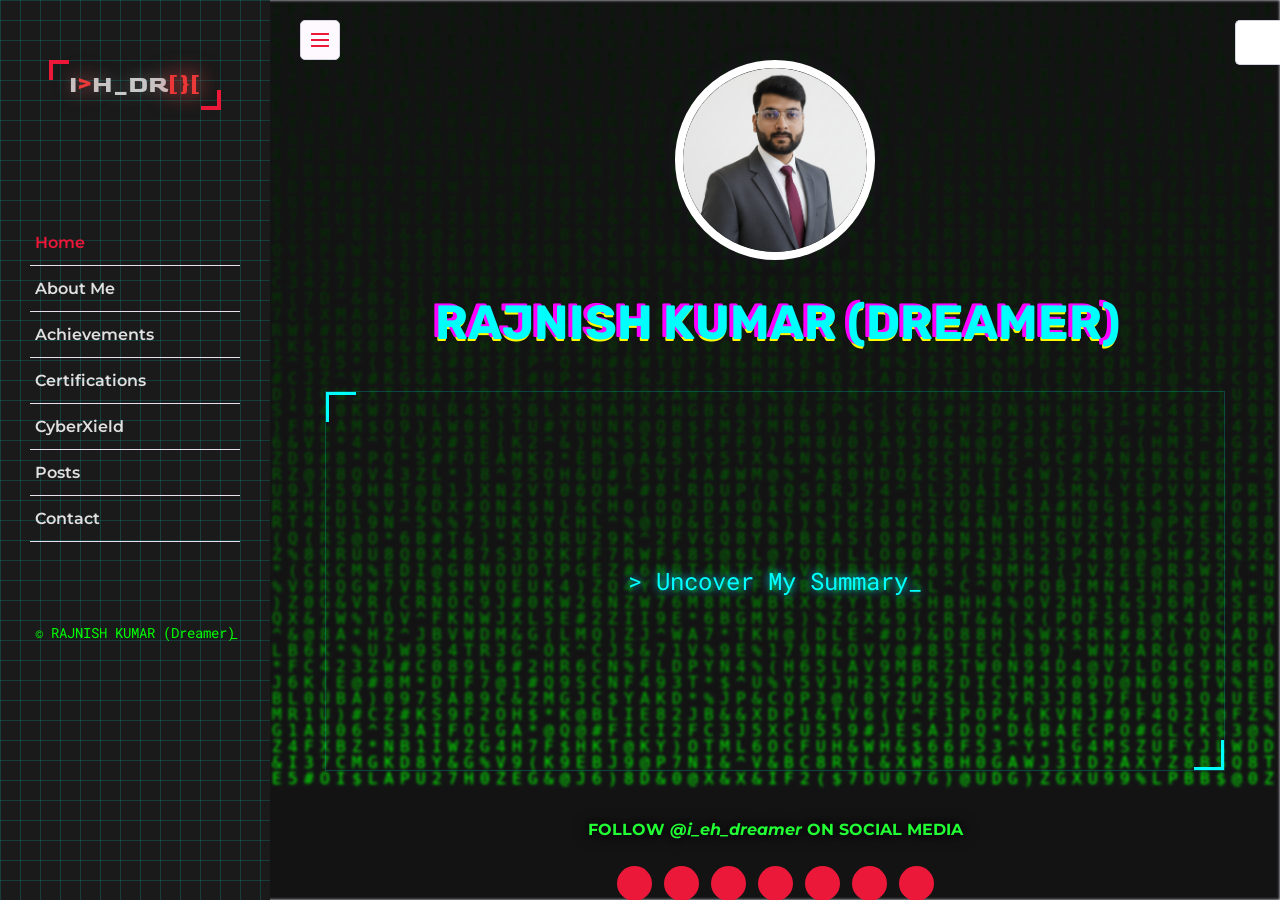
==== index.html @ a71559ea "updated theme" ====
<!DOCTYPE html>
<html lang="en">

<head>
    <meta charset="UTF-8">
    <meta name="viewport" content="width=device-width, initial-scale=1.0">
    <link href="https://stackpath.bootstrapcdn.com/font-awesome/6.4.2/css/font-awesome.min.css" rel="stylesheet" integrity="sha384-wvfXpqpZZVQGK6TAh5PVlGOfQNHSoD2xbE+QkPxCAFlNEevoEH3Sl0sibVcOQVnN" crossorigin="anonymous">
    <script src="https://kit.fontawesome.com/cca841ce68.js" crossorigin="anonymous"></script>
    <link rel="stylesheet" type="text/css" href="./css/style.css">
    <link rel="stylesheet" type="text/css" href="./css/responsive.css">
    <link rel="stylesheet" type="text/css" href="./css/pink.css">

    <!--Live Style Switcher--><!--RAJNISH KUMAR (Dreamer)-->
    <link rel="stylesheet" class="alternate-style" title="blue" type="text/css" href="./css/blue.css" disabled>
    <link rel="stylesheet" class="alternate-style" title="green" type="text/css" href="./css/green.css" disabled>
    <link rel="stylesheet" class="alternate-style" title="orange" type="text/css" href="./css/orange.css" disabled>
    <link rel="stylesheet" class="alternate-style" title="yellow" type="text/css" href="./css/yellow.css" disabled>
    <link rel="stylesheet" class="alternate-style" title="pink" type="text/css" href="./css/pink.css">
    <link rel="stylesheet" type="text/css" href="./css/styleSwitcher.css">
    <link rel="icon" type="image/x-icon" href="/images/favicon.ico">
    <title>RAJNISH KUMAR (DREAMER) | i_eh_dreamer</title>
    <script>
        var bleep = new Audio();
        bleep.src = "./audio/bleep.mp3";
    </script>
    <script>
        var button = new Audio();
        button.src = "./audio/button-19.mp3";
    </script>
    <script>
        var whistle = new Audio();
        whistle.src = "./audio/whistle.mp3";
    </script>
    <style type="text/css">
        * {
            margin: 0;
            padding: 0;
            box-sizing: border-box;
        }

        .table-container {
            padding: 0 10%;
            margin: 40px auto 0;
        }

        .heading {
            font-size: 40px;
            text-align: center;
            color: #f1f1f1;
            margin-bottom: 40px;
        }

        .table {
            width: 100%;
            border-collapse: collapse;
        }

        .table thead {
            background-color: #ee2828;
        }

        .table thead tr th {
            font-size: 14px;
            font-weight: medium;
            letter-spacing: 0.35px;
            color: #FFFFFF;
            opacity: 1;
            padding: 12px;
            vertical-align: top;
            border: 1px solid #dee2e685;
        }

        .table tbody tr td {
            font-size: 14px;
            letter-spacing: 0.35px;
            font-weight: normal;
            color: #f1f1f1;
            background-color: #3c3f44;
            padding: 8px;
            text-align: center;
            border: 1px solid #dee2e685;
        }

        .table tbody tr td .btn {
            width: 130px;
            text-decoration: none;
            line-height: 35px;
            /*    display: block;*/
            background-color: #ff1046;
            font-weight: medium;
            color: #FFFFFF;
            text-align: center;
            vertical-align: middle;
            user-select: none;
            border: 1px solid transparent;
            font-size: 14px;
            opacity: 1;
        }

        @media (max-width: 768px) {
            .table thread {
                display: none;
            }

            .table,
            .table tbody,
            .table tr,
            .table td {
                display: block;
                width: 100%;
            }

            .table tr {
                margin-bottom: 15px;
            }

            .table tbody tr td {
                text-align: right;
                padding-left: 50%;
                position: relative;
            }

            .table td:before {
                content: attr(data-label);
                position: absolute;
                left: 0;
                width: 50%;
                padding-left: 15px;
                font-weight: 600;
                font-size: 14px;
                text-align: left;
            }
        }
    </style>
</head>

<body>
    <!--PreLoader-->
    <div class="preloader">
        <div class="loader">
        </div>
    </div>
    <!--Preloader End-->
    <!--Main Container-->
    <div class="main-container">
        <!--Aside-->
        <div class="aside">
            <!--Logo-->
            <div class="logo">
                <a href="/">
                    <div class="text-change"></div>
                </a>
            </div>
            
            <!--Nav Toggler Button-->
            <div class="nav-toggler" onclick="bleep.play()">
                <span></span>
            </div>
            <div class="aside-bottom">
                <!--NAV-->
                <ul class="nav">
                    <li><a href="#home" onmouseover="bleep.play()" class="active"><i class="fa fa-home"></i> Home</a></li>
                    <li><a href="#about" onmouseover="bleep.play()"><i class="fa fa-user"></i> About Me</a></li>
                    <li><a href="#services" onmouseover="bleep.play()"><i class="fa fa-list"></i> Achievements</a></li>
                    <li><a href="#portfolio" onmouseover="bleep.play()"><i class="fa fa-certificate"></i> Certifications</a></li>
                    <li><a href="https://cyberxield.in/" target="_blank" onmouseover="bleep.play()"><i class="fa fa-building"></i> CyberXield</a></li>
                    <li><a href="#posts" onmouseover="bleep.play()"><i class="fa fa-hand-o-right"></i> Posts</a></li>
                    <li><a href="#contact" onmouseover="bleep.play()"><i class="fa fa-comments"></i> Contact</a></li>
    
                </ul>
                <!--Copyright-->
                <div class="copyright-text">
    <div class="relue"></div>
</div>
            </div>
        </div>
        <!--Aside End-->
        <!--Main Content-->
        <div class="main-content">
            <!--Home Section-->
            <section class="home section active" id="home">
                <canvas id="matrix-canvas"></canvas>
                <div class="container">
                    <div class="intro"> 
                        <img src="./images/dp.png" alt="profile" class="shadow-dark">
                        <div class="text-rainbow-animation">
                                <h1><span class="glitch">RAJNISH KUMAR (Dreamer)</span></h1>
                        </div>
                        <div>
                            <div class="glitch-box">
                                <span class="corner corner-tl"></span>
                                <span class="corner corner-br"></span>
                                <div class="prompt-text"><span>&gt;</span> Uncover My Summary<span class="cursor">_</span></div>
                                <div class="card-content">
                                    <p><strong><span class="highlight-cyan">~ i_eh_dreamer</span></strong></p><br>
                                    <p><strong>FOUNDER OF </strong><b><span style="color: red;">CYBER</span><span style="color: blue;">XIELD</span></b><br><br>
                                    <p style="color: red;" class="cert-text"><strong>C|EH (Pratical) | eWPTXv2 | eCPPT | eMAPT | CRTP</strong></p><br />
                                    <p><strong>CYBER SECURITY PROFESSIONAL | SECURITY RESEARCHER | BUG BOUNTY HUNTER</strong></p><br />
                                    <p><strong>SENIOR SECURITY ENGINEER - TEAM LEAD</strong> AT <b>SECNORA OÜ, ESTONIA</b></p><br>
                                    <p><strong>EXPERIENCE: <span id="experience-counter"></span></strong></p>
                                </div>
                            </div><br><br
                            <div class="card-footer">
                                        <p><strong>FOLLOW <i>@i_eh_dreamer</i> ON SOCIAL MEDIA</strong></p>
                                        <div class="social-link">
                                            <a href="https://www.linkedin.com/in/rajnish-kumar-eh/" target="_blank"><i class="fa fa-linkedin"></i></a>
                                            <a href="https://www.instagram.com/i_eh_dreamer/" target="_blank"><i class="fa fa-instagram"></i></a>
                                            <a href="https://www.youtube.com/iehdreamer/" target="_blank"><i class="fa fa-youtube-play"></i></a>
                                            <a href="https://www.facebook.com/iehdreamer/" target="_blank"><i class="fa-brands fa-facebook"></i></a>
                                            <a href="https://x.com/i_eh_dreamer/" target="_blank"><i class="fa-brands fa-x-twitter"></i></a>
                                            <a href="https://www.threads.net/@i_eh_dreamer/" target="_blank"><i class="fa-brands fa-threads"></i></a>
                                            <a href="https://github.com/dreamer1eh/" target="_blank"><i class="fa fa-github"></i></a>
                                        </div>
                                        <br><p>
                                        <strong>
                                            <div class="relue">#SECURITY_MATTERS</div>
                                        </strong>
                                    </div>    
                        </div>
                    </div>
                </div>
            
            </section>
            <!--Home Section End-->
            <!--About Section-->
            <section class="about section " id="about">
                <div class="container">
                    <div class="row">
                        <div class="section-title padd-15">
                            <h2>About Me</h2>
                        </div>
                    </div>
                    <div class="row">
                        <div class="about-content padd-15">
                            <div class="row">
                                <div class="about-text padd-15">
                                    <h3><span class="glitch-content" >Hi, I'm Rajnish Kumar,</span><span> A Red Team Professional.</span></h3>
                                    <p style="text-align: justify;">Myself Rajnish Kumar, a cybersecurity professional with a deep passion for the offensive side of security. Since graduating with my B.Tech in Computer Science, I've spent more than 3 years in the industry, focusing on Red Teaming and penetration testing (VAPT). I have hands-on experience securing diverse environments, including Linux, Windows, and cloud infrastructures. My work involves a variety of testing methodologies like web and mobile application analysis, API security assessments, and even social engineering. I am driven by the challenge of staying one step ahead of adversaries and have honed the skills necessary to protect critical digital assets against emerging threats</p>
                                </div>
                            </div>
                            <div class="row">
                                <div class="personal-info padd-15">
                                    <div class="row">
                                        <div class="info-item padd-15">
                                            <p>E-mail : <span><a
                                                        href="mailto:contactrajnish@duck.com"><b>contactrajnish@duck.com</b></a></span>
                                            </p>
                                        </div>
                                        <div class="info-item padd-15">
                                            <p>Youtube : <span><b><a href="https://www.youtube.com/iehdreamer"
                                                            target="_blank">i_eh_dreamer</a></b></span></p>
                                        </div>
                                        <div class="info-item padd-15">
                                            <p>Course : <span>Bachelor In Technology (B.TECH)</span></p>
                                        </div>
                                        <div class="info-item padd-15">
                                            <p>Branch : <span>Computer Science & Engineering (C.S.E.)</span></p>
                                        </div>

                                        <div class="info-item padd-15">
                                            <p>Work : <span>SECNORA, Estonia (Full-Time)</span></p>
                                        </div>

                                        <div class="info-item padd-15">
                                            <p>Role : <span>Senior Security Engineer - Team Lead</span></p>
                                        </div>
                                        <div class="info-item padd-15">
                                            <p>City : <span>New Delhi</span></p>
                                        </div>
                                        <div class="info-item padd-15">
                                            <p>State w/ Country : <span>Delhi, India</span></p>
                                        </div>
                                    </div>
                                    <div class="row">
                                        <div class="buttons padd-15">
                                            <a href="mailto:contactrajnish@duck.com" target="_blank" class="btn"
                                                onclick="button.play()">ASK FOR RESUME</a>

                                        </div>
                                    </div>
                                </div>
                                <div class="skills padd-15">
                                    <div class="row">
                                        <div class="skill-item padd-15">
                                            <h5>Vulnerability Assessment</h5>
                                            <div class="progress">
                                                <div class="progress-in" style="width: 100%"></div>
                                                <div class="skill-percent">100%</div>
                                            </div>
                                        </div>
                                        <div class="skill-item padd-15">
                                            <h5>Web Application & API Pen-Testing</h5>
                                            <div class="progress">
                                                <div class="progress-in" style="width: 100%"></div>
                                                <div class="skill-percent">100%</div>
                                            </div>
                                        </div>
                                        <div class="skill-item padd-15">
                                            <h5>Mobile Application Pen-Testing</h5>
                                            <div class="progress">
                                                <div class="progress-in" style="width: 100%"></div>
                                                <div class="skill-percent">100%</div>
                                            </div>
                                        </div>
                                        <div class="skill-item padd-15">
                                            <h5>Network / Infrastructure Pen-Testing</h5>
                                            <div class="progress">
                                                <div class="progress-in" style="width: 100%"></div>
                                                <div class="skill-percent">100%</div>
                                            </div>
                                        </div>
                                        <div class="skill-item padd-15">
                                            <h5>Cloud Pen-Testing</h5>
                                            <div class="progress">
                                                <div class="progress-in" style="width: 100%"></div>
                                                <div class="skill-percent">100%</div>
                                            </div>
                                        </div>
                                        <div class="skill-item padd-15">
                                            <h5>Active Directory Pen-Testing</h5>
                                            <div class="progress">
                                                <div class="progress-in" style="width: 100%"></div>
                                                <div class="skill-percent">100%</div>
                                            </div>
                                        </div>
                                        <div class="skill-item padd-15">
                                            <h5>Cloud Configuration Review</h5>
                                            <div class="progress">
                                                <div class="progress-in" style="width: 100%"></div>
                                                <div class="skill-percent">100%</div>
                                            </div>
                                        </div>
                                        <div class="skill-item padd-15">
                                            <h5>Social Engineering Security Assessment</h5>
                                            <div class="progress">
                                                <div class="progress-in" style="width: 100%"></div>
                                                <div class="skill-percent">100%</div>
                                            </div>
                                        </div>
                                        <div class="skill-item padd-15">
                                            <h5>Networking</h5>
                                            <div class="progress">
                                                <div class="progress-in" style="width: 100%"></div>
                                                <div class="skill-percent">100%</div>
                                            </div>
                                        </div>
                                        <div class="skill-item padd-15">
                                            <h5>Open-Source Intelligence (OSINT)</h5>
                                            <div class="progress">
                                                <div class="progress-in" style="width: 100%"></div>
                                                <div class="skill-percent">100%</div>
                                            </div>
                                        </div>
                                        <div class="skill-item padd-15">
                                            <h5>Web Development (Front-End)</h5>
                                            <div class="progress">
                                                <div class="progress-in" style="width: 90%"></div>
                                                <div class="skill-percent">90%</div>
                                            </div>
                                        </div>
                                        <div class="skill-item padd-15">
                                            <h5>Web Hosting & Security Review (GC, AWS, Azure, etc.)</h5>
                                            <div class="progress">
                                                <div class="progress-in" style="width: 100%"></div>
                                                <div class="skill-percent">100%</div>
                                            </div>
                                        </div>
                                        <div class="skill-item padd-15">
                                            <h5>Bash Scripting</h5>
                                            <div class="progress">
                                                <div class="progress-in" style="width: 100%"></div>
                                                <div class="skill-percent">100%</div>
                                            </div>
                                        </div>
                                        <div class="skill-item padd-15">
                                            <h5>Python Scripting</h5>
                                            <div class="progress">
                                                <div class="progress-in" style="width: 90%"></div>
                                                <div class="skill-percent">90%</div>
                                            </div>
                                        </div>
                                    </div>
                                </div>
                            </div>

                            <div class="row">
                                <div class="education padd-15">
                                    <h3 class="title">Education & Qualifications</h3>
                                    <div class="row">
                                        <div class="timeline-box padd-15">
                                            <div class="timeline shadow-dark">
                                                <!--Timeline Item-->
                                                <div class="timeline-item">
                                                    <div class="circle-dot"></div>
                                                    <h6 class="timeline-date"><i class="fa fa-calendar"></i>2018 - 2022
                                                    </h6>
                                                    <h4 class="timeline-title">B.Tech in Computer Science & Engineering
                                                    </h4>
                                                    <p class="timeline-text"><strong><i>2022 | B.Tech in C.S.E. | <a
                                                                    href="https://mdu.ac.in/" target="_blank">MDU,
                                                                    Rohtak</a></i></strong></p>
                                                    <p class="timeline-text">Completed my graduation in B-Tech in
                                                        Computer Science & Engineering from <strong><a
                                                                href="https://saitm.ac.in/" target="_blank">St. Andrews
                                                                Institute of Technology & Management, Gurgaon (SAITM,
                                                                Gurgaon)</a>.</strong></p>
                                                </div>
                                                <!--TTimeline-item-end-->
                                                <div class="timeline-item">
                                                    <div class="circle-dot"></div>
                                                    <h6 class="timeline-date"><i class="fa fa-calendar"></i>2016-2017
                                                    </h6>
                                                    <h4 class="timeline-title">Higher Secondary Examination (Class -
                                                        12th)</h4>
                                                    <p class="timeline-text"><strong><i>2017 | PCM |
                                                                C.B.S.E.</i></strong></p>
                                                    <p class="timeline-text">I had completed my 12th grade in PCM from
                                                        <strong><a href="https://moderninternationalschool.com"
                                                                target="_blank">Modern International School,
                                                                Delhi</a></strong> through <strong>C.B.S.E.
                                                            Board.</strong>
                                                    </p>
                                                </div>
                                                <!--TTimeline-item-end-->
                                                <div class="timeline-item">
                                                    <div class="circle-dot"></div>
                                                    <h6 class="timeline-date"><i class="fa fa-calendar"></i>2014-2015
                                                    </h6>
                                                    <h4 class="timeline-title">Secondary School Certificate (Class -
                                                        10th) </h4>
                                                    <p class="timeline-text"><strong><i>2015 | C.B.S.E.</i></strong></p>
                                                    <p class="timeline-text">I had completed my secondary schooling from
                                                        <strong><a href="https://www.sunshineschoolindia.com/"
                                                                target="_blank">Sunshine Prep./High School,
                                                                Muzaffarpur, Bihar</a></strong> through <strong>C.B.S.E.
                                                            Board.</strong>
                                                    </p>
                                                    <p class="timeline-text">..</p>
                                                    <p class="timeline-text"> ..</p>
                                                </div><!--RAJNISH KUMAR (Dreamer)-->
                                                <!--TTimeline-item-end-->
                                            </div>
                                        </div>
                                    </div>
                                </div>

                                <div class="experience padd-15">
                                    <h3 class="title">Experience</h3>
                                    <div class="row">
                                        <div class="timeline-box padd-15">
                                            <div class="timeline shadow-dark">
                                                <!--Timeline Item-->
                                                <div class="timeline-item">
                                                    <div class="circle-dot"></div>
                                                    <h6 class="timeline-date"><i class="fa fa-calendar"></i>April
                                                        (2023) - Present</h6>
                                                    <h4 class="timeline-title">Senior Security Engineer - Team Lead</h4>
                                                    <p class="timeline-text"><STRONG><a
                                                                href="https://secnora.com">SECNORA (AKA CYBERARCH),
                                                                ESTONIA</a></STRONG></p>
                                                    <p class="timeline-text"><b><i>Location: Remote</i></b></p>
                                                    <p class="timeline-text"><b>Job Role :</b></p>
                                                    <p class="timeline-text">➢ Conduct White Box and Black Box Testing.
                                                    </p>
                                                    <p class="timeline-text">➢ Execute Vulnerability Assessment and
                                                        Penetration Testing (VA & PT) on Networks, Web
                                                        Applications, API, Mobile Apps, Cloud Infrastructure, and Social Engineering.</p>
                                                    <p class="timeline-text">➢ Project and Framework
                                                        Documentation.</p>
                                                    <p class="timeline-text">➢ Automation & Manual Testing Report
                                                        Making.</p>
                                                    <p class="timeline-text">➢ Created Automation Testing Environment
                                                        Using Custom Self Made Scripts.</p>
                                                    <p class="timeline-text">➢ Daily Meetings & Reportings.</p>
                                                    <p class="timeline-text">➢ Working as a Team Lead.</p>
                                                    <p class="timeline-text">➢ Methodological Discussions with Team.</p>
                                                    <p class="timeline-text">➢ Creating Test Plan, Writing Test Cases,
                                                        Performing the Manual Penetration Test.</p>
                                                    <p class="timeline-text">➢ Coordination with the Team for Timely Work.</p>
                                                </div>
                                                <!--TTimeline-item-end-->
                                                <!--Timeline Item-->
                                                <div class="timeline-item">
                                                    <div class="circle-dot"></div>
                                                    <h6 class="timeline-date"><i class="fa fa-calendar"></i>January
                                                        (2022) - March (2023) | 1 Yr 3 Months</h6>
                                                    <h4 class="timeline-title">Cybersecurity Analyst (Off-Shore Team Lead)</h4>
                                                    <p class="timeline-text"><STRONG><a
                                                                href="https://cyberarch.eu/">CYBERARCH CONSULTING,
                                                                ESTONIA</a> x <a href="https://bocx.io/">BOCX INC.,
                                                                PHILIPPINES </a></STRONG></p>
                                                    <p class="timeline-text"><b><i>Location: Remote</i></b></p>
                                                    <p class="timeline-text"><b>Job Role :</b></p>
                                                    <p class="timeline-text">➢ Perform White Box & Black Box Testing.
                                                    </p>
                                                    <p class="timeline-text">➢ Perform VA & PT on Network, Systems, Web
                                                        Applications & Social Engineering.</p>
                                                    <p class="timeline-text">➢ Project Documentation and Framework
                                                        Documentation.</p>
                                                    <p class="timeline-text">➢ Automation & Manual Testing Report
                                                        Making.</p>
                                                    <p class="timeline-text">➢ Created Automation Testing Environment
                                                        Using Custom Self Made Scripts.</p>
                                                    <p class="timeline-text">➢ Daily Meetings & Reportings.</p>
                                                    <p class="timeline-text">➢ Creating Test Plan, Writing Test Cases,
                                                        Performing the Manual Test.</p>
                                                    <p class="timeline-text">➢ Working as a Team Lead.</p>
                                                </div>
                                                <!--TTimeline-item-end-->
                                                <div class="timeline-item">
                                                    <div class="circle-dot"></div>
                                                    <h6 class="timeline-date"><i class="fa fa-calendar"></i>August
                                                        (2021) - March (2022) | 8 Months</h6>
                                                    <h4 class="timeline-title">Head Coordinator at Crime Free Bharat
                                                    </h4>
                                                    <p class="timeline-text"><STRONG><a href="#">MSG's CRIME FREE
                                                                BHARAT, MP, INDIA</a></STRONG></p>
                                                    <p class="timeline-text"><b>Job Role :</b></p>
                                                    <p class="timeline-text">➢ Internship Management under supervison of
                                                        <b><a
                                                                href="https://www.facebook.com/IndiaBookofRecords/photos/a.10150184652605623/10165695350465623/?type=3">India
                                                                Book Of Record Holder Mr. Bhupesa Kumar Pallai</a></b>
                                                    </p>
                                                    <p class="timeline-text">➢ Head Coordinator & Mentor of
                                                        Cybersecurity Department</p>
                                                    <p class="timeline-text">➢ Head Coordinator & Mentor of Web Security
                                                        & Testing Department</p>
                                                    <p class="timeline-text">➢ Head Coordinator & Mentor of Threat
                                                        Intelligence Department and worked on several cyber crime cases
                                                        under National Threat Intelligence Response Team</p>
                                                    <p class="timeline-text">➢ Head Coordinator & Mentor of Web
                                                        Development Department</p>
                                                    <p class="timeline-text">➢ Internship Report Making</p>
                                                </div>
                                            </div>
                                            <!--TTimeline-item-end-->
                                        </div>
                                    </div>

                                </div>

                            </div>
                        </div>
                    </div>
                </div>
            </section>
            <!--About Section End-->

            <!--Achievements Section-->
            <section class="service section" id="services">
                <div class="container">
                    <div class="row">
                        <div class="section-title padd-15">
                            <h2>My Achievements</h2>
                        </div>
                        <div class="padd-15">
                            <h2 style="color: red;font-size: 20px;">World's Top 1% on TryHackMe: Level 13</h2>
                            <script src="https://tryhackme.com/badge/402356" target="_blank"></script>
                        </div>
                    </div>
                </div>
                <div class="row">
                    <div class="table-container">
                        <div class="relue">
                            <h1 style="text-align:center;font-size: 40px;">Achievements Table</h1>
                        </div><br>
                        <table class="table">
                            <thead>
                                <tr>
                                    <th>ORGANIZATION</th>
                                    <th>REWARD TYPE</th>
                                    <th>LINK</th>
                                    <th>DESCRIPTION</th>
                                </tr>
                            </thead>
                            <tbody>
                                <tr>
                                    <td data-label="Site Name">MICROSOFT</td>
                                    <td data-label="Reward">HALL OF FAME (x3)</td>
                                    <td data-label="Site Name"><a target="_blank"
                                            href="https://msrc.microsoft.com/update-guide/en-us/acknowledgement/online"
                                            class="btn" onmouseover="bleep.play()" onclick="whistle.play()">Link</a>
                                    </td>
                                    <td data-label="description">DOM-XSS(x1) & HTML INJECTION(x4)<BR>(HOF MONTH -
                                        OCT.,NOV. 2022)</td>
                                </tr>
                                <tr>
                                    <td data-label="Site Name">NVIDIA</td>
                                    <td data-label="Reward">HALL OF FAME</td>
                                    <td data-label="Site Name"><a target="_blank"
                                            href="https://www.nvidia.com/en-us/security/acknowledgements/#:~:text=Rajnish%20Kumar%20(Dreamer)"
                                            class="btn" onmouseover="bleep.play()" onclick="whistle.play()">Link</a>
                                    </td>
                                    <td data-label="description">HTML INJECTION<BR>(HOF MONTH -
                                        APRIL 2023)</td>
                                </tr>
                                <tr>
                                    <td data-label="Site Name">ADOBE</td>
                                    <td data-label="Reward">HALL OF FAME & HACKERONE THANKS</td>
                                    <td data-label="Site Name"><a target="_blank"
                                            href="https://helpx.adobe.com/security/acknowledgements.html" class="btn"
                                            onmouseover="bleep.play()" onclick="whistle.play()">Link</a></td>
                                    <td data-label="description">DOM-XSS(x2) & HTML INJECTION(x2) (HOF REGION - US)</td>
                                </tr>
                                <tr>
                                    <td data-label="Site Name">ADIDAS</td>
                                    <td data-label="Reward">BOUNTY & BUG CROWD POINTS</td>
                                    <td data-label="Site Name"><a target="_blank"
                                            href="https://helpx.adobe.com/security/acknowledgements.html" class="btn"
                                            onmouseover="bleep.play()" onclick="whistle.play()">Link</a></td>
                                    <td data-label="description">DOM-XSS(x2) & HTML INJECTION(x2) (HOF REGION - US)</td>
                                </tr>
                                <tr>
                                    <td data-label="Site Name">HITACHI VANTARA</td>
                                    <td data-label="Reward">APPRECIATION LETTER</td>
                                    <td data-label="Site Name"><a target="_blank"
                                            href="https://www.linkedin.com/posts/rajnish-kumar-eh_appreciation-letterrajnishkumar-activity-7024615537905152000-wFHN"
                                            class="btn" onmouseover="bleep.play()" onclick="whistle.play()">Link</a>
                                    </td>
                                    <td data-label="description">FOUND COMPLETE WEB NETWORK EXPOSED ON SHODAN WHICH ARE
                                        VULNERABLE TO DOM-XSS</td>
                                </tr>
                                <tr>
                                    <td data-label="Site Name">VISMA</td>
                                    <td data-label="Reward">HALL OF FAME, BOUNTY, INTIGRITI GIFT CARDS & SWAGS</td>
                                    <td data-label="Site Name"><a target="_blank"
                                            href="https://www.linkedin.com/posts/rajnish-kumar-eh_bughunting-intigriti-bugbounty-activity-7012095970700091393-DyD2"
                                            class="btn" onmouseover="bleep.play()" onclick="whistle.play()">Link</a>
                                    </td>
                                    <td data-label="description">MASS PII DISCLOSURE & DOM-XSS(x3) </td>
                                </tr>
                                <tr>
                                    <td data-label="Site Name">JP MORGAN CHASE & CO.</td>
                                    <td data-label="Reward">HALL OF FAME</td>
                                    <td data-label="Site Name"><a target="_blank"
                                            href="https://responsibledisclosure.jpmorganchase.com/hc/en-us/articles/360023828114#:~:text=rarefied.co-,RAJNISH%20KUMAR%20(Dreamer),twitter.com/i_eh_dreamer,-Dzmitry%20Smaliak"
                                            class="btn" onmouseover="bleep.play()" onclick="whistle.play()">Link</a>
                                    </td>
                                    <td data-label="description">HTML INJECTION (x2)</td>
                                </tr>
                                <tr>
                                    <td data-label="Site Name">DHAN.CO</td>
                                    <td data-label="Reward">BOUNTY</td>
                                    <td data-label="Site Name"><a target="_blank"
                                            href="https://responsibledisclosure.jpmorganchase.com/hc/en-us/articles/360023828114#:~:text=rarefied.co-,RAJNISH%20KUMAR%20(Dreamer),twitter.com/i_eh_dreamer,-Dzmitry%20Smaliak"
                                            class="btn" onmouseover="bleep.play()" onclick="whistle.play()">Link</a>
                                    </td>
                                    <td data-label="description">SSRF, HTML INJECTION, CORS MISCONFIGURATION, HOST HEADER INJECTION ON MULTIPLE ENDPOINTS</td>
                                </tr>
                                <tr>
                                    <td data-label="Site Name">U.S. DEPARTMENT OF HEALTH AND HUMAN SERVICES(HHS)</td>
                                    <td data-label="Reward">HALL OF FAME</td>
                                    <td data-label="Site Name"><a target="_blank"
                                            href="https://www.hhs.gov/vulnerability-disclosure-policy/acknowledgments/index.html"
                                            class="btn" onmouseover="bleep.play()" onclick="whistle.play()">Link</a>
                                    </td>
                                    <td data-label="description">XSS ON U.S. GOVT.</td>
                                </tr>
                                <tr>
                                    <td data-label="Site Name">CIMPRESS</td>
                                    <td data-label="Reward">BUG CROWD POINTS</td>
                                    <td data-label="Site Name"><a target="_blank" href="#" class="btn"
                                            onmouseover="bleep.play()" onclick="whistle.play()">Link</a></td>
                                    <td data-label="description">HTML INJECTION(X4)</td>
                                </tr>
                                <tr>
                                    <td data-label="Site Name">SOCIE APP</td>
                                    <td data-label="Reward">SOCIE PLUS VOUCHER WORTH 450€</td>
                                    <td data-label="Site Name"><a target="_blank"
                                            href="https://www.linkedin.com/posts/rajnish-kumar-eh_securityabrmatters-bugbounty-bughunting-activity-7019991656636518400-zagw"
                                            class="btn" onmouseover="bleep.play()" onclick="whistle.play()">Link</a>
                                    </td>
                                    <td data-label="description">HTML INJECTION</td>
                                </tr>
                                <tr>
                                    <td data-label="Site Name">COMODO</td>
                                    <td data-label="Reward">ACKNOWLEDGEMENTS</td>
                                    <td data-label="Site Name"><a target="_blank"
                                            href="https://www.linkedin.com/posts/rajnish-kumar-eh_bughunting-bug-security-activity-7019547765726666753-6L9U"
                                            class="btn" onmouseover="bleep.play()" onclick="whistle.play()">Link</a>
                                    </td>
                                    <td data-label="description">HTML INJECTION</td>
                                </tr>
                                <tr>
                                    <td data-label="Site Name">HACKTOBERFEST 2022</td>
                                    <td data-label="Reward">BADGES & SWAGS</td>
                                    <td data-label="Site Name"><a target="_blank" href="#" class="btn"
                                            onmouseover="bleep.play()" onclick="whistle.play()">Link</a></td>
                                    <td data-label="description">HACKTOBERFEST CODING</td>
                                </tr>
                                <tr>
                                    <td data-label="Site Name">BINOMO</td>
                                    <td data-label="Reward">BOUNTY</td>
                                    <td data-label="Site Name"><a target="_blank"
                                            href="https://www.linkedin.com/posts/rajnish-kumar-eh_bugbounty-xss-activity-6974018949269045250-7Nf7"
                                            class="btn" onmouseover="bleep.play()" onclick="whistle.play()">Link</a>
                                    </td>
                                    <td data-label="description">CLICKJACKING</td>
                                </tr>
                                <tr>
                                    <td data-label="Site Name">UNIVERSITY OF COLOGNE</td>
                                    <td data-label="Reward">CERTIFICATE OF APPRECIATION</td>
                                    <td data-label="Site Name"><a target="_blank"
                                            href="https://www.linkedin.com/posts/rajnish-kumar-eh_securitymatters-bughunting-bugs-activity-6999365054500335616-5-6E"
                                            class="btn" onmouseover="bleep.play()" onclick="whistle.play()">Link</a>
                                    </td>
                                    <td data-label="description">XSS VIA PROTOTYPE POLLUTION #BUG REPORT-2</td>
                                </tr>
                                <tr>
                                    <td data-label="Site Name">VMware</td>
                                    <td data-label="Reward">No Reward</td>
                                    <td data-label="Site Name"><a target="_blank"
                                            href="https://www.linkedin.com/posts/rajnish-kumar-eh_securitymatters-bughunting-bugs-activity-6999365054500335616-5-6E"
                                            class="btn" onmouseover="bleep.play()" onclick="whistle.play()">Link</a>
                                    </td>
                                    <td data-label="description">6 REPORTS, NO REWARD FOR LOW SEVERITY HTML INJECTION
                                    </td>
                                </tr>
                                <tr>
                                    <td data-label="Site Name">JETBRAINS</td>
                                    <td data-label="Reward">No Reward</td>
                                    <td data-label="Site Name"><a target="_blank"
                                            href="https://www.linkedin.com/posts/rajnish-kumar-eh_securitymatters-bughunting-bugs-activity-6999365054500335616-5-6E"
                                            class="btn" onmouseover="bleep.play()" onclick="whistle.play()">Link</a>
                                    </td>
                                    <td data-label="description">NO REWARD FOR LOW SEVERITY HTML INJECTION</td>
                                </tr>
                                <tr>
                                    <td data-label="Site Name">MINISTRY OF INFRASTRUCTURE/MARITIME ECONOMY, <b>GOVT. OF
                                            POLAND</b></td>
                                    <td data-label="Reward">LETTER OF APPRECIATION</td>
                                    <td data-label="Site Name"><a target="_blank"
                                            href="https://www.linkedin.com/posts/rajnish-kumar-eh_poland-govt-appreciation-letter-activity-6975066232756580352-Q4Pc/"
                                            class="btn" onmouseover="bleep.play()" onclick="whistle.play()">Link</a>
                                    </td>
                                    <td data-label="description">CROSS SITE SCRIPTING (DOM-XSS)</td>
                                </tr>
                                <tr>
                                    <td data-label="Site Name">UNIVERSITY OF COLOGNE, GERMANY</td>
                                    <td data-label="Reward">CERTIFICATE OF APPRECIATION</td>
                                    <td data-label="Site Name"><a target="_blank"
                                            href="https://www.linkedin.com/posts/rajnish-kumar-eh_certificate-rajnish-kumar-dreamer-uoc-activity-6976103581296832512-aG-h/"
                                            class="btn" onmouseover="bleep.play()" onclick="whistle.play()">Link</a>
                                    </td>
                                    <td data-label="description">CROSS SITE SCRIPTING (DOM-XSS)</td>
                                </tr>
                                <tr>
                                    <td data-label="Site Name">EUROPEAN BIOINFORMATICS INSTITUTE (EMBL-EBI)</td>
                                    <td data-label="Reward">HALL OF FAME</td>
                                    <td data-label="Site Name"><a target="_blank"
                                            href="https://www.ebi.ac.uk/security/hall-of-fame/#:~:text=Rajnish%20Kumar%20(Dreamer)"
                                            class="btn" onmouseover="bleep.play()" onclick="whistle.play()">Link</a>
                                    </td>
                                    <td data-label="description">CROSS SITE SCRIPTING (DOM-XSS)</td>
                                </tr><!--RAJNISH KUMAR (Dreamer)-->
                                <tr>
                                    <td data-label="Site Name">N45HT</td>
                                    <td data-label="Reward">HACKERONE THANKS</td>
                                    <td data-label="Site Name"><a target="_blank"
                                            href="https://hackerone.com/n45ht/thanks" class="btn"
                                            onmouseover="bleep.play()" onclick="whistle.play()">Link</a></td>
                                    <td data-label="description">Thanks For Bussiness Login Error Bug Reports</td>
                                </tr>
                                <tr>
                                    <td data-label="Site Name">NCIIPC INDIA</td>
                                    <td data-label="Reward">ACKNOWLEDGEMENTS</td>
                                    <td data-label="Site Name"><a target="_blank"
                                            href="https://www.linkedin.com/posts/rajnish-kumar-eh_bugreports-india-nation-activity-6863388824836411392-lfe4"
                                            class="btn" onmouseover="bleep.play()" onclick="whistle.play()">Link</a>
                                    </td>
                                    <td data-label="description">Acknowledgements For Reporting Various Bugs On Indian
                                        Govt. Web Sites</td>
                                </tr>
                                <tr>
                                    <td data-label="Site Name">CERT-IN INDIA</td>
                                    <td data-label="Reward">ACKNOWLEDGEMENTS</td>
                                    <td data-label="Site Name"><a target="_blank"
                                            href="https://www.linkedin.com/posts/rajnish-kumar-eh_govtsite-bugreport-bughunting-activity-6963364318407012352-6Ogd"
                                            class="btn" onmouseover="bleep.play()" onclick="whistle.play()">Link</a>
                                    </td>
                                    <td data-label="description">Acknowledgements For Reporting Various Incidents & Bugs
                                    </td>
                                </tr>
                                <tr>
                                    <td data-label="Site Name">CERT-PH | DICT PHILIPPINES</td>
                                    <td data-label="Reward">ACKNOWLEDGEMENTS</td>
                                    <td data-label="Site Name"><a target="_blank"
                                            href="https://www.linkedin.com/posts/rajnish-kumar-eh_bughunting-security-secured-activity-6879258690747289600-zL4P"
                                            class="btn" onmouseover="bleep.play()" onclick="whistle.play()">Link</a>
                                    </td>
                                    <td data-label="description">Acknowledgements For Reporting Various Bugs On
                                        Philippines Govt. Web Sites</td>
                                </tr>
                            </tbody>
                        </table>
                    </div>

                </div>


        </div>
        </section>

        <!--Achivements Section End-->
        <!--Certifications Section-->
        <section class="portfolio section" id="portfolio">
            <div class="container">
                <div class="row">
                    <div class="section-title padd-15">
                        <h2>WALL OF CERTIFICATIONS & BADGES</h2>
                    </div>
                </div>
                <div class="row">
                    <div class="section-title padd-15">
                        <h2>BADGES</h2>
                    </div>
                    <!-- Start Portfolio item -->
                    <div class="portfolio-item padd-15" data-category="web-design" onclick="whistle.play()">
                        <div class="row">
                            <img src="./images/logoemapt.png" alt="emapt_certificate" height="50%" width="50%">
                        </div>
                    </div>
                    <!-- End Portfolio item -->
                    <!-- Start Portfolio item -->
                    <div class="portfolio-item padd-15" data-category="web-design" onclick="whistle.play()">
                        <div class="row">
                            <img src="./images/logoecppt.png" alt="ecpptv2_certificate" height="50%" width="50%">
                        </div>
                    </div>
                    <!-- End Portfolio item -->
                    <!-- Start Portfolio item -->
                    <div class="portfolio-item padd-15" data-category="web-design" onclick="whistle.play()">
                        <div class="row">
                            <img src="./images/logoewptxv2.png" alt="ewptxv2_certificate" height="55%" width="55%">
                        </div>
                    </div>
                    <!-- End Portfolio item -->
                    <!-- Start Portfolio item -->
                    <div class="portfolio-item padd-15" data-category="web-design" onclick="whistle.play()">
                        <div class="row">
                            <img src="./images/logocrtp.png" alt="emapt_certificate" height="60%" width="60%">
                        </div>
                    </div>
                    <!-- End Portfolio item -->
                    <!-- Start Portfolio item -->
                    <div class="portfolio-item padd-15" data-category="web-design" onclick="whistle.play()">
                        <div class="row">
                            <img src="./images/CEH-Practical-Logo.png" alt="CEH|_certificate" height="60%" width="60%">
                        </div>
                    </div>
                    <!-- End Portfolio item -->
                    <!-- Start Portfolio item -->
                    <div class="portfolio-item padd-15" data-category="web-design" onclick="whistle.play()">
                        <div class="row">
                            <img src="./images/cap.png" alt="cap_certificate" height="55%" width="55%">
                        </div>
                    </div>
                    <!-- End Portfolio item -->
                </div><hr>
                <div class="row">
                    <div class="portfolio-filter padd-15">
                        <!--
                        <button type="button" class="active" data-filter="all">All</button>
                        <button type="button" data-filter="web-design">Web-design</button>
                        <button type="button" data-filter="photography">Photography</button>
                        <button type="button" data-filter="wordpress">Wordpress</button>
                        -->
                    </div>
                </div>

                <div class="row">
                    <div class="section-title padd-15">
                        <h2>CERTIFICATIONS</h2>
                    </div>
                </div>
                <div class="row portfolio-items">
                     <!-- Start Portfolio item -->
                    <div class="portfolio-item padd-15" data-category="web-design" onclick="whistle.play()">
                        <div class="portfolio-item-inner shadow-dark">
                            <div class="portfolio-img">
                                <img src="./images/emapt.png" alt="emapt_certificate">
                            </div>
                            <div class="portfolio-info">
                                <h4>By INE eLearnSecurity</h4>
                                <div class="icon">
                                    <i class="fa fa-search"></i>
                                </div><!--RAJNISH KUMAR(Dreamer)-->
                            </div>
                        </div>
                    </div>
                    <!-- End Portfolio item -->
                     <!-- Start Portfolio item -->
                    <div class="portfolio-item padd-15" data-category="web-design" onclick="whistle.play()">
                        <div class="portfolio-item-inner shadow-dark">
                            <div class="portfolio-img">
                                <img src="./images/crtp.png" alt="CRTP_certificate">
                            </div>
                            <div class="portfolio-info">
                                <h4>By Altered Security</h4>
                                <div class="icon">
                                    <i class="fa fa-search"></i>
                                </div><!--RAJNISH KUMAR(Dreamer)-->
                            </div>
                        </div>
                    </div>
                    <!-- End Portfolio item -->
                     <!-- Start Portfolio item -->
                    <div class="portfolio-item padd-15" data-category="web-design" onclick="whistle.play()">
                        <div class="portfolio-item-inner shadow-dark">
                            <div class="portfolio-img">
                                <img src="./images/eCPPT.png" alt="ecppt_certificate">
                            </div>
                            <div class="portfolio-info">
                                <h4>By INE eLearnSecurity</h4>
                                <div class="icon">
                                    <i class="fa fa-search"></i>
                                </div><!--RAJNISH KUMAR(Dreamer)-->
                            </div>
                        </div>
                    </div>
                    <!-- End Portfolio item -->
                    <!-- Start Portfolio item -->
                    <div class="portfolio-item padd-15" data-category="web-design" onclick="whistle.play()">
                        <div class="portfolio-item-inner shadow-dark">
                            <div class="portfolio-img">
                                <img src="./images/ewptxv2.png" alt="eWPTXv2_certificate">
                            </div>
                            <div class="portfolio-info">
                                <h4>By INE eLearnSecurity</h4>
                                <div class="icon">
                                    <i class="fa fa-search"></i>
                                </div><!--RAJNISH KUMAR(Dreamer)-->
                            </div>
                        </div>
                    </div>
                    <!-- End Portfolio item -->
                    <!-- Start Portfolio item -->
                    <div class="portfolio-item padd-15" data-category="web-design" onclick="whistle.play()">
                        <div class="portfolio-item-inner shadow-dark">
                            <div class="portfolio-img">
                                <img src="./images/CEH.png" alt="CEH|_certificate">
                            </div>
                            <div class="portfolio-info">
                                <h4>By EC-Council</h4>
                                <div class="icon">
                                    <i class="fa fa-search"></i>
                                </div><!--RAJNISH KUMAR(Dreamer)-->
                            </div>
                        </div>
                    </div>
                    <!-- End Portfolio item -->
                    <!-- Start Portfolio item -->
                    <div class="portfolio-item padd-15" data-category="web-design" onclick="whistle.play()">
                        <div class="portfolio-item-inner shadow-dark">
                            <div class="portfolio-img">
                                <img src="./images/cap_cert.png" alt="CAP_certificate">
                            </div>
                            <div class="portfolio-info">
                                <h4>By The SecOps Group</h4>
                                <div class="icon">
                                    <i class="fa fa-search"></i>
                                </div><!--RAJNISH KUMAR(Dreamer)-->
                            </div>
                        </div>
                    </div>
                    <!-- End Portfolio item -->
                    <!-- Start Portfolio item -->
                    <div class="portfolio-item padd-15" data-category="web-design" onclick="whistle.play()">
                        <div class="portfolio-item-inner shadow-dark">
                            <div class="portfolio-img">
                                <img src="./images/EHE.png" alt="EHE_certificate">
                            </div>
                            <div class="portfolio-info">
                                <h4>By EC-Council Codered</h4>
                                <div class="icon">
                                    <i class="fa fa-search"></i>
                                </div><!--RAJNISH KUMAR(Dreamer)-->
                            </div>
                        </div>
                    </div>
                    <!-- End Portfolio item -->
                    <!-- Start Portfolio item -->
                    <div class="portfolio-item padd-15" data-category="wordpress" onclick="whistle.play()">
                        <div class="portfolio-item-inner shadow-dark">
                            <div class="portfolio-img">
                                <img src="./images/nse1.png" alt="NSE1_CERT">
                            </div>
                            <div class="portfolio-info">
                                <h4>BY FORTINET NSE</h4>
                                <div class="icon">
                                    <i class="fa fa-search"></i>
                                </div>
                            </div>
                        </div>
                    </div>
                    <!-- End Portfolio item -->
                    <!-- Start Portfolio item -->
                    <div class="portfolio-item padd-15" data-category="photography" onclick="whistle.play()">
                        <div class="portfolio-item-inner shadow-dark">
                            <div class="portfolio-img">
                                <img src="./images/nse2.jpg" alt="NSE2_CERT">
                            </div>
                            <div class="portfolio-info">
                                <h4>BY FORTINET NSE</h4>
                                <div class="icon">
                                    <i class="fa fa-search"></i>
                                </div>
                            </div>
                        </div>
                    </div>
                    <!-- End Portfolio item -->
                    <!-- Start Portfolio item -->
                    <div class="portfolio-item padd-15" data-category="web-design" onclick="whistle.play()">
                        <div class="portfolio-item-inner shadow-dark">
                            <div class="portfolio-img"><!--RAJNISH KUMAR (Dreamer)-->
                                <img src="./images/thm7.png" alt="THM1">
                            </div>
                            <div class="portfolio-info">
                                <h4>BY TRYHACKME</h4>
                                <div class="icon">
                                    <i class="fa fa-search"></i>
                                </div>
                            </div>
                        </div>
                    </div>
                    <!-- End Portfolio item -->
                    <!-- Start Portfolio item -->
                    <div class="portfolio-item padd-15" data-category="web-design" onclick="whistle.play()">
                        <div class="portfolio-item-inner shadow-dark">
                            <div class="portfolio-img">
                                <img src="./images/thm5.png" alt="THM2">
                            </div>
                            <div class="portfolio-info">
                                <h4>BY TRYHACKME</h4>
                                <div class="icon">
                                    <i class="fa fa-search"></i>
                                </div>
                            </div>
                        </div>
                    </div>
                    <!-- End Portfolio item -->
                    <!-- Start Portfolio item -->
                    <div class="portfolio-item padd-15" data-category="wordpress" onclick="whistle.play()">
                        <div class="portfolio-item-inner shadow-dark">
                            <div class="portfolio-img">
                                <img src="./images/thm4.png" alt="portfolio">
                            </div>
                            <div class="portfolio-info">
                                <h4>BY TRYHACKME</h4>
                                <div class="icon">
                                    <i class="fa fa-search"></i>
                                </div>
                            </div>
                        </div>
                    </div>
                    <!-- End Portfolio item -->
                    <!-- Start Portfolio item -->
                    <div class="portfolio-item padd-15" data-category="web-design" onclick="whistle.play()">
                        <div class="portfolio-item-inner shadow-dark">
                            <div class="portfolio-img">
                                <img src="./images/thm3.png" alt="portfolio">
                            </div>
                            <div class="portfolio-info">
                                <h4>BY TRYHACKME</h4>
                                <div class="icon">
                                    <i class="fa fa-search"></i>
                                </div>
                            </div>
                        </div>
                    </div>
                    <!-- End Portfolio item -->
                    <!-- Start Portfolio item -->
                    <div class="portfolio-item padd-15" data-category="web-design" onclick="whistle.play()">
                        <div class="portfolio-item-inner shadow-dark">
                            <div class="portfolio-img">
                                <img src="./images/thm2.png" alt="portfolio">
                            </div>
                            <div class="portfolio-info">
                                <h4>BY TRYHACKME</h4>
                                <div class="icon">
                                    <i class="fa fa-search"></i>
                                </div>
                            </div>
                        </div>
                    </div>
                    <!-- End Portfolio item -->
                    <!-- Start Portfolio item -->
                    <div class="portfolio-item padd-15" data-category="web-design" onclick="whistle.play()">
                        <div class="portfolio-item-inner shadow-dark">
                            <div class="portfolio-img">
                                <img src="./images/thm1.png" alt="portfolio">
                            </div>
                            <div class="portfolio-info">
                                <h4>BY TRYHACKME</h4>
                                <div class="icon">
                                    <i class="fa fa-search"></i>
                                </div>
                            </div>
                        </div>
                    </div>
                    <!-- End Portfolio item -->
                    <!-- Start Portfolio item -->
                    <div class="portfolio-item padd-15" data-category="web-design" onclick="whistle.play()">
                        <div class="portfolio-item-inner shadow-dark">
                            <div class="portfolio-img">
                                <img src="./images/aoc22.png" alt="portfolio">
                            </div>
                            <div class="portfolio-info">
                                <h4>BY TRYHACKME</h4>
                                <div class="icon">
                                    <i class="fa fa-search"></i>
                                </div>
                            </div>
                        </div>
                    </div>
                    <!-- End Portfolio item -->
                    <!-- Start Portfolio item -->
                    <div class="portfolio-item padd-15" data-category="web-design" onclick="whistle.play()">
                        <div class="portfolio-item-inner shadow-dark">
                            <div class="portfolio-img">
                                <img src="./images/thm8.png" alt="portfolio">
                            </div>
                            <div class="portfolio-info">
                                <h4>BY TRYHACKME</h4>
                                <div class="icon">
                                    <i class="fa fa-search"></i>
                                </div>
                            </div>
                        </div>
                    </div>
                    <!-- End Portfolio item -->
                    <!-- Start Portfolio item -->
                    <div class="portfolio-item padd-15" data-category="web-design" onclick="whistle.play()">
                        <div class="portfolio-item-inner shadow-dark">
                            <div class="portfolio-img">
                                <img src="./images/csi2.png" alt="portfolio">
                            </div>
                            <div class="portfolio-info">
                                <h4>BY CSI LINUX</h4>
                                <div class="icon">
                                    <i class="fa fa-search"></i>
                                </div>
                            </div>
                        </div>
                    </div>
                    <!-- End Portfolio item --><!--RAJNISH KUMAR (Dreamer)-->
                    <!-- Start Portfolio item -->
                    <div class="portfolio-item padd-15" data-category="web-design" onclick="whistle.play()">
                        <div class="portfolio-item-inner shadow-dark">
                            <div class="portfolio-img">
                                <img src="./images/csi1.png" alt="portfolio">
                            </div>
                            <div class="portfolio-info">
                                <h4>BY CSI LINUX</h4>
                                <div class="icon">
                                    <i class="fa fa-search"></i>
                                </div>
                            </div>
                        </div>
                    </div>
                    <!-- End Portfolio item -->
                    <!-- Start Portfolio item -->
                    <div class="portfolio-item padd-15" data-category="web-design" onclick="whistle.play()">
                        <div class="portfolio-item-inner shadow-dark">
                            <div class="portfolio-img">
                                <img src="./images/sf.png" alt="portfolio">
                            </div>
                            <div class="portfolio-info">
                                <h4>BY SKILLFRONT</h4>
                                <div class="icon">
                                    <i class="fa fa-search"></i>
                                </div>
                            </div>
                        </div>
                    </div>
                    <!-- End Portfolio item -->
                    <!-- Start Portfolio item -->
                    <div class="portfolio-item padd-15" data-category="web-design" onclick="whistle.play()">
                        <div class="portfolio-item-inner shadow-dark">
                            <div class="portfolio-img">
                                <img src="./images/codered1.png" alt="portfolio">
                            </div>
                            <div class="portfolio-info">
                                <h4>BY CODERED</h4>
                                <div class="icon">
                                    <i class="fa fa-search"></i>
                                </div>
                            </div>
                        </div>
                    </div>
                    <!-- End Portfolio item -->
                    <!-- Start Portfolio item -->
                    <div class="portfolio-item padd-15" data-category="web-design" onclick="whistle.play()">
                        <div class="portfolio-item-inner shadow-dark">
                            <div class="portfolio-img">
                                <img src="./images/codered2.png" alt="portfolio">
                            </div>
                            <div class="portfolio-info">
                                <h4>BY CODERED</h4>
                                <div class="icon">
                                    <i class="fa fa-search"></i>
                                </div>
                            </div>
                        </div>
                    </div>
                    <!-- End Portfolio item -->
                    <!-- Start Portfolio item -->
                    <div class="portfolio-item padd-15" data-category="web-design" onclick="whistle.play()">
                        <!--RAJNISH KUMAR (Dreamer)-->
                        <div class="portfolio-item-inner shadow-dark">
                            <div class="portfolio-img">
                                <img src="./images/udemy1.jpg" alt="portfolio">
                            </div>
                            <div class="portfolio-info">
                                <h4>BY UDEMY</h4>
                                <div class="icon">
                                    <i class="fa fa-search"></i>
                                </div>
                            </div>
                        </div>
                    </div>
                    <!-- End Portfolio item -->
                    <!-- Start Portfolio item -->
                    <div class="portfolio-item padd-15" data-category="web-design" onclick="whistle.play()">
                        <div class="portfolio-item-inner shadow-dark">
                            <div class="portfolio-img">
                                <img src="./images/udemy2.jpg" alt="portfolio">
                            </div>
                            <div class="portfolio-info">
                                <h4>BY UDEMY</h4>
                                <div class="icon">
                                    <i class="fa fa-search"></i>
                                </div>
                            </div>
                        </div>
                    </div>
                    <!-- End Portfolio item -->
                    <!-- Start Portfolio item -->
                    <div class="portfolio-item padd-15" data-category="web-design" onclick="whistle.play()">
                        <div class="portfolio-item-inner shadow-dark">
                            <div class="portfolio-img">
                                <img src="./images/udemy3.png" alt="portfolio">
                            </div>
                            <div class="portfolio-info">
                                <h4>BY UDEMY</h4>
                                <div class="icon">
                                    <i class="fa fa-search"></i>
                                </div>
                            </div>
                        </div>
                    </div>
                    <!-- End Portfolio item -->
                    <!-- Start Portfolio item -->
                    <div class="portfolio-item padd-15" data-category="web-design" onclick="whistle.play()">
                        <div class="portfolio-item-inner shadow-dark">
                            <div class="portfolio-img">
                                <img src="./images/cisco1.png" alt="portfolio">
                            </div>
                            <div class="portfolio-info">
                                <h4>BY CISCO</h4>
                                <div class="icon">
                                    <i class="fa fa-search"></i>
                                </div>
                            </div>
                        </div>
                    </div>
                    <!-- End Portfolio item -->
                    <!-- Start Portfolio item -->
                    <div class="portfolio-item padd-15" data-category="web-design" onclick="whistle.play()">
                        <div class="portfolio-item-inner shadow-dark">
                            <div class="portfolio-img">
                                <img src="./images/cisco2.png" alt="portfolio">
                            </div>
                            <div class="portfolio-info">
                                <h4>BY CISCO</h4>
                                <div class="icon">
                                    <i class="fa fa-search"></i>
                                </div>
                            </div>
                        </div>
                    </div>
                    <!-- End Portfolio item -->
                    <!-- Start Portfolio item -->
                    <div class="portfolio-item padd-15" data-category="web-design" onclick="whistle.play()">
                        <div class="portfolio-item-inner shadow-dark">
                            <div class="portfolio-img"><!--RAJNISH KUMAR (Dreamer)-->
                                <img src="./images/cp1.png" alt="portfolio">
                            </div>
                            <div class="portfolio-info">
                                <h4>BY SKILLFRONT</h4>
                                <div class="icon">
                                    <i class="fa fa-search"></i>
                                </div>
                            </div>
                        </div>
                    </div>
                    <!-- End Portfolio item -->
                    <!-- Start Portfolio item -->
                    <div class="portfolio-item padd-15" data-category="web-design" onclick="whistle.play()">
                        <div class="portfolio-item-inner shadow-dark">
                            <div class="portfolio-img">
                                <img src="./images/google.jpg" alt="portfolio">
                            </div>
                            <div class="portfolio-info">
                                <h4>BY SKILLFRONT</h4>
                                <div class="icon">
                                    <i class="fa fa-search"></i>
                                </div>
                            </div>
                        </div>
                    </div>
                    <!-- End Portfolio item -->
                    <!-- Start Portfolio item -->
                    <div class="portfolio-item padd-15" data-category="web-design" onclick="whistle.play()">
                        <div class="portfolio-item-inner shadow-dark">
                            <div class="portfolio-img">
                                <img src="./images/hf.png" alt="portfolio">
                            </div>
                            <div class="portfolio-info">
                                <h4>BY HACKING FLIX</h4>
                                <div class="icon">
                                    <i class="fa fa-search"></i>
                                </div>
                            </div>
                        </div>
                    </div>
                    <!-- End Portfolio item -->
                    <div class="row">
                        <div class="section-title padd-15">
                            <h2>WORKSHOPS</h2>
                        </div>
                    </div>
                    <!-- Start Portfolio item -->
                    <div class="portfolio-item padd-15" data-category="web-design" onclick="whistle.play()">
                        <div class="portfolio-item-inner shadow-dark">
                            <div class="portfolio-img">
                                <img src="./images/redteam.png" alt="portfolio">
                            </div>
                            <div class="portfolio-info">
                                <h4>BY REDTEAM HACKER ACADEMY</h4>
                                <div class="icon">
                                    <i class="fa fa-search"></i>
                                </div>
                            </div>
                        </div>
                    </div>
                    <!-- End Portfolio item -->
                    <!-- Start Portfolio item -->
                    <div class="portfolio-item padd-15" data-category="web-design" onclick="whistle.play()">
                        <div class="portfolio-item-inner shadow-dark">
                            <div class="portfolio-img">
                                <img src="./images/iste.png" alt="portfolio">
                            </div>
                            <div class="portfolio-info">
                                <h4>BY ISTE</h4>
                                <div class="icon">
                                    <i class="fa fa-search"></i>
                                </div>
                            </div>
                        </div>
                    </div>
                    <!-- End Portfolio item -->
                    <!-- Start Portfolio item -->
                    <div class="portfolio-item padd-15" data-category="web-design" onclick="whistle.play()">
                        <div class="portfolio-item-inner shadow-dark">
                            <div class="portfolio-img">
                                <img src="./images/iste2.png" alt="portfolio">
                            </div>
                            <div class="portfolio-info">
                                <h4>By ISTE</h4>
                                <div class="icon">
                                    <i class="fa fa-search"></i>
                                </div>
                            </div>
                        </div>
                    </div>
                    <!-- End Portfolio item -->
                    <!-- Start Portfolio item -->
                    <div class="portfolio-item padd-15" data-category="web-design" onclick="whistle.play()">
                        <div class="portfolio-item-inner shadow-dark">
                            <div class="portfolio-img">
                                <img src="./images/ai.png" alt="portfolio">
                            </div>
                            <div class="portfolio-info">
                                <h4>BY KVCH</h4>
                                <div class="icon">
                                    <i class="fa fa-search"></i>
                                </div>
                            </div>
                        </div>
                    </div>
                    <!-- End Portfolio item -->
                    <!-- Start Portfolio item -->
                    <div class="portfolio-item padd-15" data-category="web-design" onclick="whistle.play()">
                        <div class="portfolio-item-inner shadow-dark">
                            <div class="portfolio-img">
                                <img src="./images/dm.png" alt="portfolio">
                            </div>
                            <div class="portfolio-info">
                                <h4>BY KVCH</h4>
                                <div class="icon"><!--RAJNISH KUMAR (Dreamer)-->
                                    <i class="fa fa-search"></i>
                                </div>
                            </div>
                        </div>
                    </div>
                    <!-- End Portfolio item -->
                    <!-- Start Portfolio item -->
                    <div class="portfolio-item padd-15" data-category="web-design" onclick="whistle.play()">
                        <div class="portfolio-item-inner shadow-dark">
                            <div class="portfolio-img">
                                <img src="./images/antwak1.png" alt="portfolio">
                            </div>
                            <div class="portfolio-info">
                                <h4>BY ANT WAK</h4>
                                <div class="icon">
                                    <i class="fa fa-search"></i>
                                </div>
                            </div>
                        </div>
                    </div>
                    <!-- End Portfolio item -->
                    <!-- Start Portfolio item -->
                    <div class="portfolio-item padd-15" data-category="web-design" onclick="whistle.play()">
                        <div class="portfolio-item-inner shadow-dark">
                            <div class="portfolio-img">
                                <img src="./images/antwak2.png" alt="portfolio">
                            </div>
                            <div class="portfolio-info">
                                <h4>BY ANT WAK</h4>
                                <div class="icon">
                                    <i class="fa fa-search"></i>
                                </div>
                            </div>
                        </div>
                    </div>
                    <!-- End Portfolio item -->
                    <!-- Start Portfolio item -->
                    <div class="portfolio-item padd-15" data-category="web-design" onclick="whistle.play()">
                        <div class="portfolio-item-inner shadow-dark">
                            <div class="portfolio-img">
                                <img src="./images/antwak3.png" alt="portfolio">
                            </div>
                            <div class="portfolio-info">
                                <h4>BY ANT WAK</h4>
                                <div class="icon">
                                    <i class="fa fa-search"></i>
                                </div>
                            </div>
                        </div>
                    </div>
                    <!-- End Portfolio item -->
                    <!-- Start Portfolio item -->
                    <div class="portfolio-item padd-15" data-category="web-design" onclick="whistle.play()">
                        <div class="portfolio-item-inner shadow-dark">
                            <div class="portfolio-img">
                                <img src="./images/antwak4.png" alt="portfolio">
                            </div>
                            <div class="portfolio-info">
                                <h4>BY ANT WAK</h4>
                                <div class="icon">
                                    <i class="fa fa-search"></i>
                                </div>
                            </div>
                        </div>
                    </div>
                    <!-- End Portfolio item -->
                    <!-- Start Portfolio item -->
                    <div class="portfolio-item padd-15" data-category="web-design" onclick="whistle.play()">
                        <div class="portfolio-item-inner shadow-dark">
                            <div class="portfolio-img">
                                <img src="./images/antwak5.png" alt="portfolio">
                            </div>
                            <div class="portfolio-info">
                                <h4>BY ANT WAK</h4>
                                <div class="icon">
                                    <i class="fa fa-search"></i>
                                </div>
                            </div>
                        </div>
                    </div>
                    <!-- End Portfolio item -->
                    <!-- Start Portfolio item -->
                    <div class="portfolio-item padd-15" data-category="web-design" onclick="whistle.play()">
                        <div class="portfolio-item-inner shadow-dark">
                            <div class="portfolio-img">
                                <img src="./images/antwak5.png" alt="portfolio">
                            </div>
                            <div class="portfolio-info">
                                <h4>BY ANT WAK</h4>
                                <div class="icon">
                                    <i class="fa fa-search"></i>
                                </div>
                            </div>
                        </div>
                    </div>
                    <!-- End Portfolio item -->
                    <!-- Start Portfolio item -->
                    <div class="portfolio-item padd-15" data-category="web-design" onclick="whistle.play()">
                        <div class="portfolio-item-inner shadow-dark">
                            <div class="portfolio-img">
                                <img src="./images/cb (1).jpg" alt="portfolio">
                            </div>
                            <div class="portfolio-info">
                                <h4>BY CODING BLOCKS</h4>
                                <div class="icon">
                                    <i class="fa fa-search"></i>
                                </div>
                            </div>
                        </div>
                    </div>
                    <!-- End Portfolio item -->
                    <!-- Start Portfolio item -->
                    <div class="portfolio-item padd-15" data-category="web-design" onclick="whistle.play()">
                        <div class="portfolio-item-inner shadow-dark">
                            <div class="portfolio-img">
                                <img src="./images/cb (2).jpg" alt="portfolio"><!--RAJNISH KUMAR (Dreamer)-->
                            </div>
                            <div class="portfolio-info">
                                <h4>BY CODING BLOCKS</h4>
                                <div class="icon">
                                    <i class="fa fa-search"></i>
                                </div>
                            </div>
                        </div>
                    </div>
                    <!-- End Portfolio item -->
                    <!-- Start Portfolio item -->
                    <div class="portfolio-item padd-15" data-category="web-design" onclick="whistle.play()">
                        <div class="portfolio-item-inner shadow-dark">
                            <div class="portfolio-img">
                                <img src="./images/cb (3).jpg" alt="portfolio">
                            </div>
                            <div class="portfolio-info">
                                <h4>BY CODING BLOCKS</h4>
                                <div class="icon">
                                    <i class="fa fa-search"></i>
                                </div>
                            </div>
                        </div>
                    </div>
                    <!-- End Portfolio item -->
                    <!-- Start Portfolio item -->
                    <div class="portfolio-item padd-15" data-category="web-design" onclick="whistle.play()">
                        <div class="portfolio-item-inner shadow-dark">
                            <div class="portfolio-img">
                                <img src="./images/cb (4).jpg" alt="portfolio">
                            </div>
                            <div class="portfolio-info">
                                <h4>BY CODING BLOCKS</h4>
                                <div class="icon">
                                    <i class="fa fa-search"></i>
                                </div>
                            </div>
                        </div>
                    </div>
                    <!-- End Portfolio item -->
                    <!-- Start Portfolio item -->
                    <div class="portfolio-item padd-15" data-category="web-design" onclick="whistle.play()">
                        <div class="portfolio-item-inner shadow-dark">
                            <div class="portfolio-img">
                                <img src="./images/cb (5).jpg" alt="portfolio">
                            </div>
                            <div class="portfolio-info">
                                <h4>BY CODING BLOCKS</h4>
                                <div class="icon">
                                    <i class="fa fa-search"></i>
                                </div>
                            </div>
                        </div>
                    </div>
                    <!-- End Portfolio item -->
                    <!-- Start Portfolio item -->
                    <div class="portfolio-item padd-15" data-category="web-design" onclick="whistle.play()">
                        <div class="portfolio-item-inner shadow-dark">
                            <div class="portfolio-img">
                                <img src="./images/cb (6).jpg" alt="portfolio">
                            </div>
                            <div class="portfolio-info">
                                <h4>BY CODING BLOCKS</h4>
                                <div class="icon">
                                    <i class="fa fa-search"></i>
                                </div>
                            </div>
                        </div>
                    </div>
                    <!-- End Portfolio item -->
                    <!-- Start Portfolio item -->
                    <div class="portfolio-item padd-15" data-category="web-design" onclick="whistle.play()">
                        <div class="portfolio-item-inner shadow-dark">
                            <div class="portfolio-img">
                                <img src="./images/cb (7).jpg" alt="portfolio">
                            </div>
                            <div class="portfolio-info">
                                <h4>BY CODING BLOCKS</h4>
                                <div class="icon">
                                    <i class="fa fa-search"></i>
                                </div>
                            </div>
                        </div>
                    </div>
                    <!-- End Portfolio item -->
                    <!-- Start Portfolio item -->
                    <div class="portfolio-item padd-15" data-category="web-design" onclick="whistle.play()">
                        <div class="portfolio-item-inner shadow-dark">
                            <div class="portfolio-img">
                                <img src="./images/node.png" alt="portfolio">
                            </div>
                            <div class="portfolio-info">
                                <h4>BY CODING BLOCKS</h4>
                                <div class="icon">
                                    <i class="fa fa-search"></i>
                                </div>
                            </div>
                        </div>
                    </div>
                    <!-- End Portfolio item -->
                    <!-- Start Portfolio item -->
                    <div class="portfolio-item padd-15" data-category="web-design" onclick="whistle.play()">
                        <div class="portfolio-item-inner shadow-dark">
                            <div class="portfolio-img">
                                <img src="./images/cehfl.png" alt="portfolio">
                            </div>
                            <div class="portfolio-info">
                                <h4>BY CODING BLOCKS</h4>
                                <div class="icon">
                                    <i class="fa fa-search"></i>
                                </div>
                            </div>
                        </div>
                    </div>
                    <!-- End Portfolio item -->
                    <div class="row">
                        <div class="section-title padd-15">
                            <h2>INTERNSHIPS / VOLUNTEERSHIPS</h2>
                        </div>
                    </div>
                    <div class="row">
                        <div class="portfolio-filter padd-15">
                            <!--
                            <button type="button" class="active" data-filter="all">All</button>
                            <button type="button" data-filter="web-design">Web-design</button>
                            <button type="button" data-filter="photography">Photography</button>
                            <button type="button" data-filter="wordpress">Wordpress</button>
                            -->
                        </div>
                    </div>
                    <div class="row portfolio-items">
                        <!-- Start Portfolio item -->
                        <div class="portfolio-item padd-15" data-category="web-design" onclick="whistle.play()">
                            <div class="portfolio-item-inner shadow-dark">
                                <div class="portfolio-img">
                                    <img src="./images/vtf1.png" alt="isea_certificate">
                                </div>
                                <div class="portfolio-info">
                                    <h4>BY CFB</h4>
                                    <div class="icon">
                                        <i class="fa fa-search"></i>
                                    </div>
                                </div>
                            </div>
                        </div>
                        <!-- End Portfolio item -->
                        <!-- Start Portfolio item -->
                        <div class="portfolio-item padd-15" data-category="web-design" onclick="whistle.play()">
                            <div class="portfolio-item-inner shadow-dark">
                                <div class="portfolio-img">
                                    <img src="./images/cs.png" alt="isea_certificate">
                                </div>
                                <div class="portfolio-info">
                                    <h4>BY CFB</h4>
                                    <div class="icon">
                                        <i class="fa fa-search"></i>
                                    </div>
                                </div>
                            </div>
                        </div>
                        <!-- End Portfolio item -->
                        <!-- Start Portfolio item -->
                        <div class="portfolio-item padd-15" data-category="web-design" onclick="whistle.play()">
                            <div class="portfolio-item-inner shadow-dark">
                                <div class="portfolio-img">
                                    <img src="./images/wst.png" alt="isea_certificate">
                                </div>
                                <div class="portfolio-info">
                                    <h4>BY CFB</h4>
                                    <div class="icon">
                                        <i class="fa fa-search"></i>
                                    </div>
                                </div><!--RAJNISH KUMAR (Dreamer)-->
                            </div>
                        </div>
                        <!-- End Portfolio item -->
                        <!-- Start Portfolio item -->
                        <div class="portfolio-item padd-15" data-category="web-design" onclick="whistle.play()">
                            <div class="portfolio-item-inner shadow-dark">
                                <div class="portfolio-img">
                                    <img src="./images/ti.png" alt="isea_certificate">
                                </div>
                                <div class="portfolio-info">
                                    <h4>BY CFB</h4>
                                    <div class="icon">
                                        <i class="fa fa-search"></i>
                                    </div>
                                </div>
                            </div>
                        </div>
                        <!-- End Portfolio item -->
                        <!-- Start Portfolio item -->
                        <div class="portfolio-item padd-15" data-category="web-design" onclick="whistle.play()">
                            <div class="portfolio-item-inner shadow-dark">
                                <div class="portfolio-img">
                                    <img src="./images/wd.png" alt="isea_certificate">
                                </div>
                                <div class="portfolio-info">
                                    <h4>BY CFB</h4>
                                    <div class="icon">
                                        <i class="fa fa-search"></i>
                                    </div>
                                </div>
                            </div>
                        </div>
                        <!-- End Portfolio item -->
                        <div class="row">
                            <div class="section-title padd-15">
                                <h2>LETTER OF RECOMMENDATIONS</h2>
                            </div>
                        </div><!--RAJNISH KUMAR (Dreamer)-->
                        <!-- Start Portfolio item -->
                        <div class="portfolio-item padd-15" data-category="web-design" onclick="whistle.play()">
                            <div class="portfolio-item-inner shadow-dark">
                                <div class="portfolio-img">
                                    <img src="./images/LOR (1).png" alt="isea_certificate">
                                </div>
                                <div class="portfolio-info">
                                    <h4>BY CFB</h4>
                                    <div class="icon">
                                        <i class="fa fa-search"></i>
                                    </div>
                                </div>
                            </div>
                        </div>
                        <!-- End Portfolio item -->
                        <!-- Start Portfolio item -->
                        <div class="portfolio-item padd-15" data-category="web-design" onclick="whistle.play()">
                            <div class="portfolio-item-inner shadow-dark">
                                <div class="portfolio-img">
                                    <img src="./images/LOR (2).png" alt="isea_certificate">
                                </div>
                                <div class="portfolio-info">
                                    <h4>BY CFB</h4>
                                    <div class="icon">
                                        <i class="fa fa-search"></i>
                                    </div>
                                </div>
                            </div>
                        </div>
                        <!-- End Portfolio item -->
                        <!-- Start Portfolio item -->
                        <div class="portfolio-item padd-15" data-category="web-design" onclick="whistle.play()">
                            <div class="portfolio-item-inner shadow-dark">
                                <div class="portfolio-img">
                                    <img src="./images/LOR (3).png" alt="isea_certificate">
                                </div>
                                <div class="portfolio-info">
                                    <h4>BY CFB</h4>
                                    <div class="icon">
                                        <i class="fa fa-search"></i>
                                    </div>
                                </div>
                            </div>
                        </div>
                        <!-- End Portfolio item -->
                        <!-- Start Portfolio item -->
                        <div class="portfolio-item padd-15" data-category="web-design" onclick="whistle.play()">
                            <div class="portfolio-item-inner shadow-dark">
                                <div class="portfolio-img">
                                    <img src="./images/LOR (4).png" alt="isea_certificate">
                                </div>
                                <div class="portfolio-info">
                                    <h4>BY CFB</h4>
                                    <div class="icon">
                                        <i class="fa fa-search"></i>
                                    </div>
                                </div>
                            </div>
                        </div>
                        <!-- End Portfolio item -->
                    </div><!--RAJNISH KUMAR (Dreamer)-->

                </div>
        </section>
        <!--CERTIFICATIONS ENDS-->


        <!--posts Section-->
        <section class="posts section" id="posts">
            <div class="container">
                <div class="intro">
                    
                    <center>
                        <blockquote class="instagram-media"
                            data-instgrm-permalink="https://www.instagram.com/p/Co7hvQPPykB/?utm_source=ig_embed&amp;utm_campaign=loading"
                            data-instgrm-version="14"
                            style=" background:#FFF; border:0; border-radius:3px; box-shadow:0 0 1px 0 rgba(0,0,0,0.5),0 1px 10px 0 rgba(0,0,0,0.15); margin: 1px; max-width:540px; min-width:326px; padding:0; width:99.375%; width:-webkit-calc(100% - 2px); width:calc(100% - 2px);">
                            <div style="padding:16px;"> <a
                                    href="https://www.instagram.com/p/Co7hvQPPykB/?utm_source=ig_embed&amp;utm_campaign=loading"
                                    style=" background:#FFFFFF; line-height:0; padding:0 0; text-align:center; text-decoration:none; width:100%;"
                                    target="_blank">
                                    <div style=" display: flex; flex-direction: row; align-items: center;">
                                        <div
                                            style="background-color: #F4F4F4; border-radius: 50%; flex-grow: 0; height: 40px; margin-right: 14px; width: 40px;">
                                        </div>
                                        <div
                                            style="display: flex; flex-direction: column; flex-grow: 1; justify-content: center;">
                                            <div
                                                style=" background-color: #F4F4F4; border-radius: 4px; flex-grow: 0; height: 14px; margin-bottom: 6px; width: 100px;">
                                            </div>
                                            <div
                                                style=" background-color: #F4F4F4; border-radius: 4px; flex-grow: 0; height: 14px; width: 60px;">
                                            </div>
                                        </div>
                                    </div>
                                    <div style="padding: 19% 0;"></div>
                                    <div style="display:block; height:50px; margin:0 auto 12px; width:50px;"><svg
                                            width="50px" height="50px" viewBox="0 0 60 60" version="1.1"
                                            xmlns="https://www.w3.org/2000/svg"
                                            xmlns:xlink="https://www.w3.org/1999/xlink">
                                            <g stroke="none" stroke-width="1" fill="none" fill-rule="evenodd">
                                                <g transform="translate(-511.000000, -20.000000)" fill="#000000">
                                                    <g>
                                                        <path
                                                            d="M556.869,30.41 C554.814,30.41 553.148,32.076 553.148,34.131 C553.148,36.186 554.814,37.852 556.869,37.852 C558.924,37.852 560.59,36.186 560.59,34.131 C560.59,32.076 558.924,30.41 556.869,30.41 M541,60.657 C535.114,60.657 530.342,55.887 530.342,50 C530.342,44.114 535.114,39.342 541,39.342 C546.887,39.342 551.658,44.114 551.658,50 C551.658,55.887 546.887,60.657 541,60.657 M541,33.886 C532.1,33.886 524.886,41.1 524.886,50 C524.886,58.899 532.1,66.113 541,66.113 C549.9,66.113 557.115,58.899 557.115,50 C557.115,41.1 549.9,33.886 541,33.886 M565.378,62.101 C565.244,65.022 564.756,66.606 564.346,67.663 C563.803,69.06 563.154,70.057 562.106,71.106 C561.058,72.155 560.06,72.803 558.662,73.347 C557.607,73.757 556.021,74.244 553.102,74.378 C549.944,74.521 548.997,74.552 541,74.552 C533.003,74.552 532.056,74.521 528.898,74.378 C525.979,74.244 524.393,73.757 523.338,73.347 C521.94,72.803 520.942,72.155 519.894,71.106 C518.846,70.057 518.197,69.06 517.654,67.663 C517.244,66.606 516.755,65.022 516.623,62.101 C516.479,58.943 516.448,57.996 516.448,50 C516.448,42.003 516.479,41.056 516.623,37.899 C516.755,34.978 517.244,33.391 517.654,32.338 C518.197,30.938 518.846,29.942 519.894,28.894 C520.942,27.846 521.94,27.196 523.338,26.654 C524.393,26.244 525.979,25.756 528.898,25.623 C532.057,25.479 533.004,25.448 541,25.448 C548.997,25.448 549.943,25.479 553.102,25.623 C556.021,25.756 557.607,26.244 558.662,26.654 C560.06,27.196 561.058,27.846 562.106,28.894 C563.154,29.942 563.803,30.938 564.346,32.338 C564.756,33.391 565.244,34.978 565.378,37.899 C565.522,41.056 565.552,42.003 565.552,50 C565.552,57.996 565.522,58.943 565.378,62.101 M570.82,37.631 C570.674,34.438 570.167,32.258 569.425,30.349 C568.659,28.377 567.633,26.702 565.965,25.035 C564.297,23.368 562.623,22.342 560.652,21.575 C558.743,20.834 556.562,20.326 553.369,20.18 C550.169,20.033 549.148,20 541,20 C532.853,20 531.831,20.033 528.631,20.18 C525.438,20.326 523.257,20.834 521.349,21.575 C519.376,22.342 517.703,23.368 516.035,25.035 C514.368,26.702 513.342,28.377 512.574,30.349 C511.834,32.258 511.326,34.438 511.181,37.631 C511.035,40.831 511,41.851 511,50 C511,58.147 511.035,59.17 511.181,62.369 C511.326,65.562 511.834,67.743 512.574,69.651 C513.342,71.625 514.368,73.296 516.035,74.965 C517.703,76.634 519.376,77.658 521.349,78.425 C523.257,79.167 525.438,79.673 528.631,79.82 C531.831,79.965 532.853,80.001 541,80.001 C549.148,80.001 550.169,79.965 553.369,79.82 C556.562,79.673 558.743,79.167 560.652,78.425 C562.623,77.658 564.297,76.634 565.965,74.965 C567.633,73.296 568.659,71.625 569.425,69.651 C570.167,67.743 570.674,65.562 570.82,62.369 C570.966,59.17 571,58.147 571,50 C571,41.851 570.966,40.831 570.82,37.631">
                                                        </path>
                                                    </g>
                                                </g>
                                            </g>
                                        </svg></div>
                                    <div style="padding-top: 8px;">
                                        <div
                                            style=" color:#3897f0; font-family:Arial,sans-serif; font-size:14px; font-style:normal; font-weight:550; line-height:18px;">
                                            View this post on Instagram</div>
                                    </div>
                                    <div style="padding: 12.5% 0;"></div>
                                    <div
                                        style="display: flex; flex-direction: row; margin-bottom: 14px; align-items: center;">
                                        <div>
                                            <div
                                                style="background-color: #F4F4F4; border-radius: 50%; height: 12.5px; width: 12.5px; transform: translateX(0px) translateY(7px);">
                                            </div>
                                            <div
                                                style="background-color: #F4F4F4; height: 12.5px; transform: rotate(-45deg) translateX(3px) translateY(1px); width: 12.5px; flex-grow: 0; margin-right: 14px; margin-left: 2px;">
                                            </div>
                                            <div
                                                style="background-color: #F4F4F4; border-radius: 50%; height: 12.5px; width: 12.5px; transform: translateX(9px) translateY(-18px);">
                                            </div>
                                        </div>
                                        <div style="margin-left: 8px;">
                                            <div
                                                style=" background-color: #F4F4F4; border-radius: 50%; flex-grow: 0; height: 20px; width: 20px;">
                                            </div>
                                            <div
                                                style=" width: 0; height: 0; border-top: 2px solid transparent; border-left: 6px solid #f4f4f4; border-bottom: 2px solid transparent; transform: translateX(16px) translateY(-4px) rotate(30deg)">
                                            </div>
                                        </div>
                                        <div style="margin-left: auto;">
                                            <div
                                                style=" width: 0px; border-top: 8px solid #F4F4F4; border-right: 8px solid transparent; transform: translateY(16px);">
                                            </div>
                                            <div
                                                style=" background-color: #F4F4F4; flex-grow: 0; height: 12px; width: 16px; transform: translateY(-4px);">
                                            </div>
                                            <div
                                                style=" width: 0; height: 0; border-top: 8px solid #F4F4F4; border-left: 8px solid transparent; transform: translateY(-4px) translateX(8px);">
                                            </div>
                                        </div>
                                    </div>
                                    <div
                                        style="display: flex; flex-direction: column; flex-grow: 1; justify-content: center; margin-bottom: 24px;">
                                        <div
                                            style=" background-color: #F4F4F4; border-radius: 4px; flex-grow: 0; height: 14px; margin-bottom: 6px; width: 224px;">
                                        </div>
                                        <div
                                            style=" background-color: #F4F4F4; border-radius: 4px; flex-grow: 0; height: 14px; width: 144px;">
                                        </div>
                                    </div>
                                </a>
                                <p
                                    style=" color:#c9c8cd; font-family:Arial,sans-serif; font-size:14px; line-height:17px; margin-bottom:0; margin-top:8px; overflow:hidden; padding:8px 0 7px; text-align:center; text-overflow:ellipsis; white-space:nowrap;">
                                    <a href="https://www.instagram.com/p/Co7hvQPPykB/?utm_source=ig_embed&amp;utm_campaign=loading"
                                        style=" color:#c9c8cd; font-family:Arial,sans-serif; font-size:14px; font-style:normal; font-weight:normal; line-height:17px; text-decoration:none;"
                                        target="_blank">A post shared by RAJNISH KUMAR (Dreamer) (@i_eh_dreamer)</a></p>
                            </div>
                        </blockquote>
                        <script async src="//www.instagram.com/embed.js"></script>
                    </center><br><br>
                    <center>
                        <iframe
                            src="https://www.linkedin.com/embed/feed/update/urn:li:ugcPost:7049799651876569088?compact=1"
                            height="399" width="710" frameborder="0" allowfullscreen="" title="Embedded post"></iframe>
                    </center><br><br>
                    <center>
                        <iframe src="https://www.linkedin.com/embed/feed/update/urn:li:share:7009196865116069888"
                            height="394" width="504" frameborder="0" allowfullscreen="" title="Embedded post"></iframe>
                    </center><br><br>
                    <center>
                        <iframe src="https://www.linkedin.com/embed/feed/update/urn:li:share:7050092172875816960"
                            height="415" width="504" frameborder="0" allowfullscreen="" title="Embedded post"></iframe>
                    </center><br><br>
                    <center>
                        <iframe src="https://www.linkedin.com/embed/feed/update/urn:li:share:7033829077933334528"
                            height="499" width="504" frameborder="0" allowfullscreen="" title="Embedded post"></iframe>
                    </center><br><br>
                    <center>
                        <iframe src="https://www.linkedin.com/embed/feed/update/urn:li:share:7029400222870953985"
                            height="436" width="504" frameborder="0" allowfullscreen="" title="Embedded post"></iframe>
                    </center><br><br>
                    <center>
                        <iframe src="https://www.linkedin.com/embed/feed/update/urn:li:share:7019991655793537024"
                            height="457" width="504" frameborder="0" allowfullscreen="" title="Embedded post"></iframe>
                    </center><br><br>
                    <center>
                        <iframe src="https://www.linkedin.com/embed/feed/update/urn:li:share:7019547764917186560"
                            height="415" width="504" frameborder="0" allowfullscreen="" title="Embedded post"></iframe>
                    </center><br><br>
                    <center>
                        <iframe src="https://www.linkedin.com/embed/feed/update/urn:li:share:7016499592733048832"
                            height="478" width="504" frameborder="0" allowfullscreen="" title="Embedded post"></iframe>
                    </center><br><br>
                    <center>
                        <iframe width="560" height="315"
                            src="https://www.youtube.com/embed/VTBngPjWr1I?si=towswttgyALqu-Lo"
                            title="YouTube video player" frameborder="0"
                            allow="accelerometer; autoplay; clipboard-write; encrypted-media; gyroscope; picture-in-picture; web-share"
                            allowfullscreen></iframe>
                    </center><br><br>
                    <center>
                        <iframe width="560" height="315"
                            src="https://www.youtube.com/embed/evDsE1pySbc?si=JiOPP3kluR3Ojwgz"
                            title="YouTube video player" frameborder="0"
                            allow="accelerometer; autoplay; clipboard-write; encrypted-media; gyroscope; picture-in-picture; web-share"
                            allowfullscreen></iframe>
                    </center><br><br>
                    <center>
                        <iframe src="https://www.linkedin.com/embed/feed/update/urn:li:ugcPost:7024615537301237760"
                            height="774" width="504" frameborder="0" allowfullscreen="" title="Embedded post"></iframe>
                    </center><br><br>
                    <center>
                        <iframe width="560" height="315"
                            src="https://www.youtube.com/embed/wKvDkSsZrnE?si=5gI1Ajd5WnCCj3Sj"
                            title="YouTube video player" frameborder="0"
                            allow="accelerometer; autoplay; clipboard-write; encrypted-media; gyroscope; picture-in-picture; web-share"
                            allowfullscreen></iframe>
                    </center><br><br>
                    <center>
                        <iframe src="https://www.linkedin.com/embed/feed/update/urn:li:share:6988947795223195648"
                            height="415" width="504" frameborder="0" allowfullscreen="" title="Embedded post"></iframe>
                    </center><br><br>
                    <center>
                        <iframe width="560" height="315"
                            src="https://www.youtube.com/embed/yJK9NJMiDhk?si=W4a3FPo-wDKEbL1b"
                            title="YouTube video player" frameborder="0"
                            allow="accelerometer; autoplay; clipboard-write; encrypted-media; gyroscope; picture-in-picture; web-share"
                            allowfullscreen></iframe>
                    </center><br><br>
                    <center>
                        <blockquote class="instagram-media"
                            data-instgrm-permalink="https://www.instagram.com/p/CjXS1q0sa08/?utm_source=ig_embed&amp;utm_campaign=loading"
                            data-instgrm-version="14"
                            style=" background:#FFF; border:0; border-radius:3px; box-shadow:0 0 1px 0 rgba(0,0,0,0.5),0 1px 10px 0 rgba(0,0,0,0.15); margin: 1px; max-width:540px; min-width:326px; padding:0; width:99.375%; width:-webkit-calc(100% - 2px); width:calc(100% - 2px);">
                            <div style="padding:16px;"> <a
                                    href="https://www.instagram.com/p/CjXS1q0sa08/?utm_source=ig_embed&amp;utm_campaign=loading"
                                    style=" background:#FFFFFF; line-height:0; padding:0 0; text-align:center; text-decoration:none; width:100%;"
                                    target="_blank">
                                    <div style=" display: flex; flex-direction: row; align-items: center;">
                                        <div
                                            style="background-color: #F4F4F4; border-radius: 50%; flex-grow: 0; height: 40px; margin-right: 14px; width: 40px;">
                                        </div>
                                        <div
                                            style="display: flex; flex-direction: column; flex-grow: 1; justify-content: center;">
                                            <div
                                                style=" background-color: #F4F4F4; border-radius: 4px; flex-grow: 0; height: 14px; margin-bottom: 6px; width: 100px;">
                                            </div>
                                            <div
                                                style=" background-color: #F4F4F4; border-radius: 4px; flex-grow: 0; height: 14px; width: 60px;">
                                            </div>
                                        </div>
                                    </div>
                                    <div style="padding: 19% 0;"></div>
                                    <div style="display:block; height:50px; margin:0 auto 12px; width:50px;"><svg
                                            width="50px" height="50px" viewBox="0 0 60 60" version="1.1"
                                            xmlns="https://www.w3.org/2000/svg"
                                            xmlns:xlink="https://www.w3.org/1999/xlink">
                                            <g stroke="none" stroke-width="1" fill="none" fill-rule="evenodd">
                                                <g transform="translate(-511.000000, -20.000000)" fill="#000000">
                                                    <g>
                                                        <path
                                                            d="M556.869,30.41 C554.814,30.41 553.148,32.076 553.148,34.131 C553.148,36.186 554.814,37.852 556.869,37.852 C558.924,37.852 560.59,36.186 560.59,34.131 C560.59,32.076 558.924,30.41 556.869,30.41 M541,60.657 C535.114,60.657 530.342,55.887 530.342,50 C530.342,44.114 535.114,39.342 541,39.342 C546.887,39.342 551.658,44.114 551.658,50 C551.658,55.887 546.887,60.657 541,60.657 M541,33.886 C532.1,33.886 524.886,41.1 524.886,50 C524.886,58.899 532.1,66.113 541,66.113 C549.9,66.113 557.115,58.899 557.115,50 C557.115,41.1 549.9,33.886 541,33.886 M565.378,62.101 C565.244,65.022 564.756,66.606 564.346,67.663 C563.803,69.06 563.154,70.057 562.106,71.106 C561.058,72.155 560.06,72.803 558.662,73.347 C557.607,73.757 556.021,74.244 553.102,74.378 C549.944,74.521 548.997,74.552 541,74.552 C533.003,74.552 532.056,74.521 528.898,74.378 C525.979,74.244 524.393,73.757 523.338,73.347 C521.94,72.803 520.942,72.155 519.894,71.106 C518.846,70.057 518.197,69.06 517.654,67.663 C517.244,66.606 516.755,65.022 516.623,62.101 C516.479,58.943 516.448,57.996 516.448,50 C516.448,42.003 516.479,41.056 516.623,37.899 C516.755,34.978 517.244,33.391 517.654,32.338 C518.197,30.938 518.846,29.942 519.894,28.894 C520.942,27.846 521.94,27.196 523.338,26.654 C524.393,26.244 525.979,25.756 528.898,25.623 C532.057,25.479 533.004,25.448 541,25.448 C548.997,25.448 549.943,25.479 553.102,25.623 C556.021,25.756 557.607,26.244 558.662,26.654 C560.06,27.196 561.058,27.846 562.106,28.894 C563.154,29.942 563.803,30.938 564.346,32.338 C564.756,33.391 565.244,34.978 565.378,37.899 C565.522,41.056 565.552,42.003 565.552,50 C565.552,57.996 565.522,58.943 565.378,62.101 M570.82,37.631 C570.674,34.438 570.167,32.258 569.425,30.349 C568.659,28.377 567.633,26.702 565.965,25.035 C564.297,23.368 562.623,22.342 560.652,21.575 C558.743,20.834 556.562,20.326 553.369,20.18 C550.169,20.033 549.148,20 541,20 C532.853,20 531.831,20.033 528.631,20.18 C525.438,20.326 523.257,20.834 521.349,21.575 C519.376,22.342 517.703,23.368 516.035,25.035 C514.368,26.702 513.342,28.377 512.574,30.349 C511.834,32.258 511.326,34.438 511.181,37.631 C511.035,40.831 511,41.851 511,50 C511,58.147 511.035,59.17 511.181,62.369 C511.326,65.562 511.834,67.743 512.574,69.651 C513.342,71.625 514.368,73.296 516.035,74.965 C517.703,76.634 519.376,77.658 521.349,78.425 C523.257,79.167 525.438,79.673 528.631,79.82 C531.831,79.965 532.853,80.001 541,80.001 C549.148,80.001 550.169,79.965 553.369,79.82 C556.562,79.673 558.743,79.167 560.652,78.425 C562.623,77.658 564.297,76.634 565.965,74.965 C567.633,73.296 568.659,71.625 569.425,69.651 C570.167,67.743 570.674,65.562 570.82,62.369 C570.966,59.17 571,58.147 571,50 C571,41.851 570.966,40.831 570.82,37.631">
                                                        </path>
                                                    </g>
                                                </g>
                                            </g>
                                        </svg></div>
                                    <div style="padding-top: 8px;">
                                        <div
                                            style=" color:#3897f0; font-family:Arial,sans-serif; font-size:14px; font-style:normal; font-weight:550; line-height:18px;">
                                            View this post on Instagram</div>
                                    </div>
                                    <div style="padding: 12.5% 0;"></div>
                                    <div
                                        style="display: flex; flex-direction: row; margin-bottom: 14px; align-items: center;">
                                        <div>
                                            <div
                                                style="background-color: #F4F4F4; border-radius: 50%; height: 12.5px; width: 12.5px; transform: translateX(0px) translateY(7px);">
                                            </div>
                                            <div
                                                style="background-color: #F4F4F4; height: 12.5px; transform: rotate(-45deg) translateX(3px) translateY(1px); width: 12.5px; flex-grow: 0; margin-right: 14px; margin-left: 2px;">
                                            </div>
                                            <div
                                                style="background-color: #F4F4F4; border-radius: 50%; height: 12.5px; width: 12.5px; transform: translateX(9px) translateY(-18px);">
                                            </div>
                                        </div>
                                        <div style="margin-left: 8px;">
                                            <div
                                                style=" background-color: #F4F4F4; border-radius: 50%; flex-grow: 0; height: 20px; width: 20px;">
                                            </div>
                                            <div
                                                style=" width: 0; height: 0; border-top: 2px solid transparent; border-left: 6px solid #f4f4f4; border-bottom: 2px solid transparent; transform: translateX(16px) translateY(-4px) rotate(30deg)">
                                            </div>
                                        </div>
                                        <div style="margin-left: auto;">
                                            <div
                                                style=" width: 0px; border-top: 8px solid #F4F4F4; border-right: 8px solid transparent; transform: translateY(16px);">
                                            </div>
                                            <div
                                                style=" background-color: #F4F4F4; flex-grow: 0; height: 12px; width: 16px; transform: translateY(-4px);">
                                            </div>
                                            <div
                                                style=" width: 0; height: 0; border-top: 8px solid #F4F4F4; border-left: 8px solid transparent; transform: translateY(-4px) translateX(8px);">
                                            </div>
                                        </div>
                                    </div>
                                    <div
                                        style="display: flex; flex-direction: column; flex-grow: 1; justify-content: center; margin-bottom: 24px;">
                                        <div
                                            style=" background-color: #F4F4F4; border-radius: 4px; flex-grow: 0; height: 14px; margin-bottom: 6px; width: 224px;">
                                        </div>
                                        <div
                                            style=" background-color: #F4F4F4; border-radius: 4px; flex-grow: 0; height: 14px; width: 144px;">
                                        </div>
                                    </div>
                                </a>
                                <p
                                    style=" color:#c9c8cd; font-family:Arial,sans-serif; font-size:14px; line-height:17px; margin-bottom:0; margin-top:8px; overflow:hidden; padding:8px 0 7px; text-align:center; text-overflow:ellipsis; white-space:nowrap;">
                                    <a href="https://www.instagram.com/p/CjXS1q0sa08/?utm_source=ig_embed&amp;utm_campaign=loading"
                                        style=" color:#c9c8cd; font-family:Arial,sans-serif; font-size:14px; font-style:normal; font-weight:normal; line-height:17px; text-decoration:none;"
                                        target="_blank">A post shared by RAJNISH KUMAR (Dreamer) (@i_eh_dreamer)</a></p>
                            </div>
                        </blockquote>
                        <script async src="//www.instagram.com/embed.js"></script>
                    </center><br><br>
                    <center>
                        <blockquote class="instagram-media"
                            data-instgrm-permalink="https://www.instagram.com/p/CcQgwdKvoP3/?utm_source=ig_embed&amp;utm_campaign=loading"
                            data-instgrm-version="14"
                            style=" background:#FFF; border:0; border-radius:3px; box-shadow:0 0 1px 0 rgba(0,0,0,0.5),0 1px 10px 0 rgba(0,0,0,0.15); margin: 1px; max-width:540px; min-width:326px; padding:0; width:99.375%; width:-webkit-calc(100% - 2px); width:calc(100% - 2px);">
                            <div style="padding:16px;"> <a
                                    href="https://www.instagram.com/p/CcQgwdKvoP3/?utm_source=ig_embed&amp;utm_campaign=loading"
                                    style=" background:#FFFFFF; line-height:0; padding:0 0; text-align:center; text-decoration:none; width:100%;"
                                    target="_blank">
                                    <div style=" display: flex; flex-direction: row; align-items: center;">
                                        <div
                                            style="background-color: #F4F4F4; border-radius: 50%; flex-grow: 0; height: 40px; margin-right: 14px; width: 40px;">
                                        </div>
                                        <div
                                            style="display: flex; flex-direction: column; flex-grow: 1; justify-content: center;">
                                            <div
                                                style=" background-color: #F4F4F4; border-radius: 4px; flex-grow: 0; height: 14px; margin-bottom: 6px; width: 100px;">
                                            </div>
                                            <div
                                                style=" background-color: #F4F4F4; border-radius: 4px; flex-grow: 0; height: 14px; width: 60px;">
                                            </div>
                                        </div>
                                    </div>
                                    <div style="padding: 19% 0;"></div>
                                    <div style="display:block; height:50px; margin:0 auto 12px; width:50px;"><svg
                                            width="50px" height="50px" viewBox="0 0 60 60" version="1.1"
                                            xmlns="https://www.w3.org/2000/svg"
                                            xmlns:xlink="https://www.w3.org/1999/xlink">
                                            <g stroke="none" stroke-width="1" fill="none" fill-rule="evenodd">
                                                <g transform="translate(-511.000000, -20.000000)" fill="#000000">
                                                    <g>
                                                        <path
                                                            d="M556.869,30.41 C554.814,30.41 553.148,32.076 553.148,34.131 C553.148,36.186 554.814,37.852 556.869,37.852 C558.924,37.852 560.59,36.186 560.59,34.131 C560.59,32.076 558.924,30.41 556.869,30.41 M541,60.657 C535.114,60.657 530.342,55.887 530.342,50 C530.342,44.114 535.114,39.342 541,39.342 C546.887,39.342 551.658,44.114 551.658,50 C551.658,55.887 546.887,60.657 541,60.657 M541,33.886 C532.1,33.886 524.886,41.1 524.886,50 C524.886,58.899 532.1,66.113 541,66.113 C549.9,66.113 557.115,58.899 557.115,50 C557.115,41.1 549.9,33.886 541,33.886 M565.378,62.101 C565.244,65.022 564.756,66.606 564.346,67.663 C563.803,69.06 563.154,70.057 562.106,71.106 C561.058,72.155 560.06,72.803 558.662,73.347 C557.607,73.757 556.021,74.244 553.102,74.378 C549.944,74.521 548.997,74.552 541,74.552 C533.003,74.552 532.056,74.521 528.898,74.378 C525.979,74.244 524.393,73.757 523.338,73.347 C521.94,72.803 520.942,72.155 519.894,71.106 C518.846,70.057 518.197,69.06 517.654,67.663 C517.244,66.606 516.755,65.022 516.623,62.101 C516.479,58.943 516.448,57.996 516.448,50 C516.448,42.003 516.479,41.056 516.623,37.899 C516.755,34.978 517.244,33.391 517.654,32.338 C518.197,30.938 518.846,29.942 519.894,28.894 C520.942,27.846 521.94,27.196 523.338,26.654 C524.393,26.244 525.979,25.756 528.898,25.623 C532.057,25.479 533.004,25.448 541,25.448 C548.997,25.448 549.943,25.479 553.102,25.623 C556.021,25.756 557.607,26.244 558.662,26.654 C560.06,27.196 561.058,27.846 562.106,28.894 C563.154,29.942 563.803,30.938 564.346,32.338 C564.756,33.391 565.244,34.978 565.378,37.899 C565.522,41.056 565.552,42.003 565.552,50 C565.552,57.996 565.522,58.943 565.378,62.101 M570.82,37.631 C570.674,34.438 570.167,32.258 569.425,30.349 C568.659,28.377 567.633,26.702 565.965,25.035 C564.297,23.368 562.623,22.342 560.652,21.575 C558.743,20.834 556.562,20.326 553.369,20.18 C550.169,20.033 549.148,20 541,20 C532.853,20 531.831,20.033 528.631,20.18 C525.438,20.326 523.257,20.834 521.349,21.575 C519.376,22.342 517.703,23.368 516.035,25.035 C514.368,26.702 513.342,28.377 512.574,30.349 C511.834,32.258 511.326,34.438 511.181,37.631 C511.035,40.831 511,41.851 511,50 C511,58.147 511.035,59.17 511.181,62.369 C511.326,65.562 511.834,67.743 512.574,69.651 C513.342,71.625 514.368,73.296 516.035,74.965 C517.703,76.634 519.376,77.658 521.349,78.425 C523.257,79.167 525.438,79.673 528.631,79.82 C531.831,79.965 532.853,80.001 541,80.001 C549.148,80.001 550.169,79.965 553.369,79.82 C556.562,79.673 558.743,79.167 560.652,78.425 C562.623,77.658 564.297,76.634 565.965,74.965 C567.633,73.296 568.659,71.625 569.425,69.651 C570.167,67.743 570.674,65.562 570.82,62.369 C570.966,59.17 571,58.147 571,50 C571,41.851 570.966,40.831 570.82,37.631">
                                                        </path>
                                                    </g>
                                                </g>
                                            </g>
                                        </svg></div>
                                    <div style="padding-top: 8px;">
                                        <div
                                            style=" color:#3897f0; font-family:Arial,sans-serif; font-size:14px; font-style:normal; font-weight:550; line-height:18px;">
                                            View this post on Instagram</div>
                                    </div>
                                    <div style="padding: 12.5% 0;"></div>
                                    <div
                                        style="display: flex; flex-direction: row; margin-bottom: 14px; align-items: center;">
                                        <div>
                                            <div
                                                style="background-color: #F4F4F4; border-radius: 50%; height: 12.5px; width: 12.5px; transform: translateX(0px) translateY(7px);">
                                            </div>
                                            <div
                                                style="background-color: #F4F4F4; height: 12.5px; transform: rotate(-45deg) translateX(3px) translateY(1px); width: 12.5px; flex-grow: 0; margin-right: 14px; margin-left: 2px;">
                                            </div>
                                            <div
                                                style="background-color: #F4F4F4; border-radius: 50%; height: 12.5px; width: 12.5px; transform: translateX(9px) translateY(-18px);">
                                            </div>
                                        </div>
                                        <div style="margin-left: 8px;">
                                            <div
                                                style=" background-color: #F4F4F4; border-radius: 50%; flex-grow: 0; height: 20px; width: 20px;">
                                            </div>
                                            <div
                                                style=" width: 0; height: 0; border-top: 2px solid transparent; border-left: 6px solid #f4f4f4; border-bottom: 2px solid transparent; transform: translateX(16px) translateY(-4px) rotate(30deg)">
                                            </div>
                                        </div>
                                        <div style="margin-left: auto;">
                                            <div
                                                style=" width: 0px; border-top: 8px solid #F4F4F4; border-right: 8px solid transparent; transform: translateY(16px);">
                                            </div>
                                            <div
                                                style=" background-color: #F4F4F4; flex-grow: 0; height: 12px; width: 16px; transform: translateY(-4px);">
                                            </div>
                                            <div
                                                style=" width: 0; height: 0; border-top: 8px solid #F4F4F4; border-left: 8px solid transparent; transform: translateY(-4px) translateX(8px);">
                                            </div>
                                        </div>
                                    </div>
                                    <div
                                        style="display: flex; flex-direction: column; flex-grow: 1; justify-content: center; margin-bottom: 24px;">
                                        <div
                                            style=" background-color: #F4F4F4; border-radius: 4px; flex-grow: 0; height: 14px; margin-bottom: 6px; width: 224px;">
                                        </div>
                                        <div
                                            style=" background-color: #F4F4F4; border-radius: 4px; flex-grow: 0; height: 14px; width: 144px;">
                                        </div>
                                    </div>
                                </a>
                                <p
                                    style=" color:#c9c8cd; font-family:Arial,sans-serif; font-size:14px; line-height:17px; margin-bottom:0; margin-top:8px; overflow:hidden; padding:8px 0 7px; text-align:center; text-overflow:ellipsis; white-space:nowrap;">
                                    <a href="https://www.instagram.com/p/CcQgwdKvoP3/?utm_source=ig_embed&amp;utm_campaign=loading"
                                        style=" color:#c9c8cd; font-family:Arial,sans-serif; font-size:14px; font-style:normal; font-weight:normal; line-height:17px; text-decoration:none;"
                                        target="_blank">A post shared by RAJNISH KUMAR (Dreamer) (@i_eh_dreamer)</a></p>
                            </div>
                        </blockquote>
                        <script async src="//www.instagram.com/embed.js"></script>
                    </center><br><br>
                    <center>
                        <iframe width="560" height="315"
                            src="https://www.youtube.com/embed/-ATbbVqABD8?si=rk_E3qEKcMOsO9nm"
                            title="YouTube video player" frameborder="0"
                            allow="accelerometer; autoplay; clipboard-write; encrypted-media; gyroscope; picture-in-picture; web-share"
                            allowfullscreen></iframe>
                    </center><br><br>
                    <center>
                        <iframe width="560" height="315"
                            src="https://www.youtube.com/embed/zr8HFpqXi5I?si=csPQTXO2dTh3A5nO"
                            title="YouTube video player" frameborder="0"
                            allow="accelerometer; autoplay; clipboard-write; encrypted-media; gyroscope; picture-in-picture; web-share"
                            allowfullscreen></iframe>
                    </center><br><br>
                    <center>
                        <iframe src="https://www.linkedin.com/embed/feed/update/urn:li:share:6988061208633331712"
                            height="415" width="504" frameborder="0" allowfullscreen="" title="Embedded post"></iframe>
                    </center><br><br>
                    <center>
                        <iframe src="https://www.linkedin.com/embed/feed/update/urn:li:share:6986281827002933248"
                            height="394" width="504" frameborder="0" allowfullscreen="" title="Embedded post"></iframe>
                    </center><br><br>
                    <center>
                        <iframe src="https://www.linkedin.com/embed/feed/update/urn:li:share:6983843036057231360"
                            height="457" width="504" frameborder="0" allowfullscreen="" title="Embedded post"></iframe>
                    </center><br><br>
                    <center>
                        <iframe
                            src="https://www.linkedin.com/embed/feed/update/urn:li:ugcPost:6976103580353093633?compact=1"
                            height="399" width="710" frameborder="0" allowfullscreen="" title="Embedded post"></iframe>
                    </center><br><br>
                    <center>
                        <iframe src="https://www.linkedin.com/embed/feed/update/urn:li:ugcPost:6975066231837986816"
                            height="711" width="504" frameborder="0" allowfullscreen="" title="Embedded post"></iframe>
                    </center><br><br>

                </div>
            </div>
        </section>
        <!--posts Section End-->

        <!--Contact Section-->
        <section class="contact section" id="contact">
            <div class="container">
                <div class="row">
                    <div class="section-title padd-15">
                        <h2>Contact Me</h2>
                    </div>
                </div>
                <div class="row">
                    <!--Contact info item-->
                    <div class="contact-info-item padd-15">
                        <div class="icon"><i class="fa fa-envelope"></i></div>
                        <h4>Email For Any Query</h4>
                        <p><a href="mailto:contactdreamer@duck.com"><strong>contactdreamer@duck.com</strong></a></p>
                    </div>
                    <div class="contact-info-item padd-15">
                        <div class="icon"><i class="fa fa-envelope"></i></div>
                        <h4>Email For CyberXield Trainings / VAPT Projects</h4>
                        <p><a href="mailto:rajnish@cyberxield.in"><strong>rajnish@cyberxield.in</strong></a></p>
                    </div>
                    <div class="contact-info-item padd-15">
                        <div class="icon"><i class="fa fa-whatsapp"></i></div>
                        <h4>WhatsApp Me</h4>
                        <p><a href="https://wa.me/message/5FCTHDC4VX2RO1" target="_blank"><strong>Click Here To
                                    Message</strong></a></strong></p>
                    </div>
                    <div class="contact-info-item padd-15">
                        <div class="icon"><i class="fa fa-instagram"></i></div>
                        <h4>Get In Touch On Insta</h4>
                        <p><a href="https://www.instagram.com/i_eh_dreamer/" target="_blank"><strong>Hey Here I
                                    Am...</strong></a></strong></p>
                    </div>
                    <!--Contact info item End-->
                    <!--Contact info item-->
                    <!--<div class="contact-info-item padd-15">
                        <div class="icon"><i class="fa fa-map-marker"></i></div>
                        <h4>Address</h4>
                        <p>Arya Nagar Street No 2, Morar <Gwalior</p>
                    </div>-->
                    <!--Contact info item End-->
                    <!--Contact info item-->
                    <div class="contact-info-item padd-15">
                        <div class="icon"><i class="fa-brands fa-threads"></i></div>
                        <h4>Get In Touch On Threads</h4>
                        <p><a href="https://www.threads.net/@i_eh_dreamer" target="_blank"><strong>Catch The
                                    Threads...</strong></a></p>
                    </div>
                    <div class="contact-info-item padd-15">
                        <div class="icon"><i class="fa-brands fa-x-twitter"></i></div>
                        <h4>Get In Touch On X</h4>
                        <p><a href="https://x.com/i_eh_dreamer/" target="_blank"><strong>Click Me On X...</strong></a>
                        </p>
                    </div>
                    <!--Contact info item End-->
                </div><!--RAJNISH KUMAR (Dreamer)-->
                <!--                    
                    <div class="row">
                        <form class="contact-form padd-15">
                            <div class="row">
                                <div class="form-item col-6 padd-15">
                                    <div class="form-group">
                                        <input type="text" class="form-control" placeholder="Name">
                                    </div>
                                </div>
                                <div class="form-item col-6 padd-15">
                                    <div class="form-group">
                                        <input type="text" class="form-control" placeholder="Email">
                                    </div>
                                </div>
                            </div>
                            <div class="row">
                                <div class="form-item col-12 padd-15">
                                    <div class="form-group">
                                        <input type="text" class="form-control" placeholder="Subject">
                                    </div>
                                </div>
                            </div>
                            <div class="row">
                                <div class="form-item col-12">
                                    <div class="form-group">
                                    <textarea type="text" class="form-control" placeholder="Message"></textarea>
                                    </div>
                                </div>
                            </div>
                            <div class="row">
                                <div class="col-12 padd-15">
                                <button type="submit" class="btn" onmouseover="button.play()" onclick="whistle.play()">Send Message - NOT IN SERVICE</button>
                                </div>
                            </div>
                            
                        </form>
                    </div>-->

                <!--Contact Form End-->

            </div>
        </section>
        <!--Contact Section End-->
    </div>
    <!--Main content end-->
    </div>
    <!--Main Container-->

    <!--LightBox-->
    <div class="lightbox ">
        <div class="lightbox-content">
            <div class="lightbox-close">&times;</div>
            <img src="./images/snake.gif" class="lightbox-img" onclick="nextItem()">
            <div class="lightbox-caption">
                <div class="caption-text"></div>
                <div class="caption-counter"></div>
            </div>

        </div>
        <div class="lightbox-controls">
            <div class="prev-item" onclick="prevItem()"><i class="fa fa-angle-left"></i></div>
            <div class="next-item" onclick="nextItem()"><i class="fa fa-angle-right"></i></div>
        </div>
    </div>
    <!--LightBox End-->

    <!--Live Stle Switcher-->
    <div class="style-switcher">
        <div class="toggle-style-switcher" onclick="bleep.play()">
            <i class="fa fa-cog fa-spin" onclick="bleep.play()"></i>
        </div>
        <h5>Style Switcher</h5>
        <ul><!--RAJNISH KUMAR (Dreamer)-->
            <li><a href="javascript:void(0);" title="pink" style="background-color: #fe0000;"
                    onclick="setActiveStyle('red')"></a></li>
            <li><a href="javascript:void(0);" title="blue" style="background-color: #2196f3;"
                    onclick="setActiveStyle('blue')"></a></li>
            <li><a href="javascript:void(0);" title="green" style="background-color: #72b626;"
                    onclick="setActiveStyle('green')"></a></li>
            <li><a href="javascript:void(0);" title="orange" style="background-color: #fa5b07;"
                    onclick="setActiveStyle('orange')"></a></li>
            <li><a href="javascript:void(0);" title="yellow" style="background-color: #ffb400;"
                    onclick="setActiveStyle('yellow')"></a></li>
        </ul>
        <h5>Body Skin</h5>
        <label>
            <input type="radio" class="body-skin" name="body-style" value="light" checked="true"
                onclick="whistle.play()">
            Light
        </label>
        <label>
            <input type="radio" class="body-skin" name="body-style" value="dark" onclick="whistle.play()">
            Dark
        </label>
    </div>

    <!--Live Style Switcher End here-->

    <script src="js/script.js"></script>
    <script src="./js/styleSwitcher.js"></script>
    <script src="js/matrix.js"></script>

    <script>
        function updateExperienceCounter() {
        // Set the start date to January 1, 2022
        const startDate = new Date('2022-01-24');
        const now = new Date();

        // --- Calculate Years, Months, and Days ---
        let years = now.getFullYear() - startDate.getFullYear();
        let months = now.getMonth() - startDate.getMonth();
        let days = now.getDate() - startDate.getDate();

        // Adjust for negative days (borrow from month)
        if (days < 0) {
            months--;
            const lastMonth = new Date(now.getFullYear(), now.getMonth(), 0);
            days += lastMonth.getDate();
        }

        // Adjust for negative months (borrow from year)
        if (months < 0) {
            years--;
            months += 12;
        }

        // --- Get current time for the live clock effect ---
        const hours = String(now.getHours()).padStart(2, '0');
        const minutes = String(now.getMinutes()).padStart(2, '0');
        const seconds = String(now.getSeconds()).padStart(2, '0');

        // --- Find the HTML element and update it ---
        const counterElement = document.getElementById('experience-counter');
        if (counterElement) {
            counterElement.innerHTML = 
                `${years} YEARS ${months} MONTHS ${days} DAYS | <span style="color:#00ff00;">${hours}:${minutes}:${seconds}</span>`;
        }
    }

    // Run the function every second to keep the clock live
    setInterval(updateExperienceCounter, 1000);

    // Run it once on page load to show the time immediately
    updateExperienceCounter();
    </script>

<!--logo part in side bar-->
<script>
class TextScramble {
  constructor(el) {
    this.el = el
    this.chars = '!<>-_\\/[]{}—=>+'
    this.update = this.update.bind(this)
  }
  setText(newText) {
    const oldText = this.el.innerText
    const length = Math.max(oldText.length, newText.length)
    const promise = new Promise((resolve) => this.resolve = resolve)
    this.queue = []
    for (let i = 0; i < length; i++) {
      const from = oldText[i] || ''
      const to = newText[i] || ''
      const start = Math.floor(Math.random() * 40)
      const end = start + Math.floor(Math.random() * 40)
      this.queue.push({ from, to, start, end })
    }
    cancelAnimationFrame(this.frameRequest)
    this.frame = 0
    this.update()
    return promise
  }
  update() {
    let output = ''
    let complete = 0
    for (let i = 0, n = this.queue.length; i < n; i++) {
      let { from, to, start, end, char } = this.queue[i]
      if (this.frame >= end) {
        complete++
        output += to
      } else if (this.frame >= start) {
        if (!char || Math.random() < 0.28) {
          char = this.randomChar()
          this.queue[i].char = char
        }
        output += `<span class="dud">${char}</span>`
      } else {
        output += from
      }
    }
    this.el.innerHTML = output
    if (complete === this.queue.length) {
      this.resolve()
    } else {
      this.frameRequest = requestAnimationFrame(this.update)
      this.frame++
    }
  }
  randomChar() {
    return this.chars[Math.floor(Math.random() * this.chars.length)]
  }
}

// --- IMPORTANT: This is the list of phrases that will be displayed ---
const phrases = [
  'I_EH_DREAMER',
  'RAJNISH&nbsp;KUMAR',
  'DREAMER',
  'CYBERXIELD'
];

const el = document.querySelector('.text-change');
const fx = new TextScramble(el);

let counter = 0;
const next = () => {
  fx.setText(phrases[counter]).then(() => {
    setTimeout(next, 2000); // 2-second delay between phrases
  });
  counter = (counter + 1) % phrases.length;
};

// Start the animation
next();
</script>

<script>
    const chars = "Σ×Π#-_¯—→↓↑←0123456789ABCDEFGHIJKLMNOPQRSTUVWXTZ";

    class Glitch {
        constructor(selector, index, numberOfGlitchedLetter, timeGlitch, timePerLetter, timeBetweenGlitch) {
            this.selector = selector;
            this.index = index;
            this.numberOfGlitchedLetter = numberOfGlitchedLetter;
            this.innerText;
            this.charArray = [];
            this.charIndex = [];
            this.timeGlitch = timeGlitch;
            this.timeBetweenGlitch = timeBetweenGlitch;
            this.timePerLetter = timePerLetter;
            this.maxCount = Math.floor(this.timeGlitch / this.timePerLetter);
            this.count = 0;
        }

        init() {
            this.innerText = this.selector.innerText;
            this.charArray = this.innerText.split("");
            if (this.numberOfGlitchedLetter == undefined || this.numberOfGlitchedLetter > this.innerText.length) {
                this.numberOfGlitchedLetter = this.innerText.length;
            }
            this.defineCharIndexToRandomize();
        }

        defineCharIndexToRandomize() {
            this.charIndex = [];
            for (let i = 0; i < this.numberOfGlitchedLetter; i++) {
                let randCharIndex = Math.floor(Math.random() * this.charArray.length);
                this.charIndex.push(randCharIndex);
            }
        }

        randomize() {
            let randomString = Array.from(this.charArray);
            for (let i = 0; i < this.numberOfGlitchedLetter; i++) {
                let randIndex = Math.floor(Math.random() * chars.length);
                let randCharIndex = this.charIndex[i];
                if (randomString[randCharIndex] !== ' ') {
                    randomString[randCharIndex] = chars[randIndex];
                }
            }
            this.selector.innerHTML = randomString.join(""); // Use innerHTML to allow for styling if needed
        }

        update() {
            if (this.count >= this.maxCount - 1) {
                this.selector.innerHTML = this.innerText;
                this.defineCharIndexToRandomize();
                let ctx = this;
                setTimeout(() => {
                    ctx.count = 0;
                }, this.timeBetweenGlitch);
            } else {
                this.randomize();
                this.count++;
            }
        }

        glitch() {
            setInterval(() => {
                this.update();
            }, this.timePerLetter);
        }
    }

    // Initialize the glitch effect on the correct elements
    const arrayElements = document.querySelectorAll(".glitch-content");
    const glitchArray = [];

    function initAllGlitch() {
        for (let i = 0; i < arrayElements.length; i++) {
            let selector = arrayElements[i];
            let randLetterNumber = 2 + Math.floor(Math.random() * 8);
            let randGlitchPauseTime = 500 + Math.floor(Math.random() * 2500);
            let glitch = new Glitch(selector, i, randLetterNumber, 200, 65, randGlitchPauseTime);
            glitch.init();
            glitchArray.push(glitch);
        }
    }

    function runGlitches() {
        for (let i = 0; i < glitchArray.length; i++) {
            glitchArray[i].glitch();
        }
    }

    initAllGlitch();
    runGlitches();
</script>

<script>
    const typingFadeElement = document.querySelector('.relue');
    const textToAnimate = '© RAJNISH KUMAR (Dreamer)';
    const typingSpeed = 50; // ms per character
    const pauseAfterTyping = 2000; // 2-second pause
    const fadeDuration = 1000; // 1-second fade
    const pauseAfterFade = 500; // 0.5-second pause

    let charIndex = 0;

    function type() {
        if (charIndex < textToAnimate.length) {
            typingFadeElement.textContent += textToAnimate.charAt(charIndex);
            charIndex++;
            setTimeout(type, typingSpeed);
        } else {
            // Typing finished, wait then start fading
            setTimeout(fade, pauseAfterTyping);
        }
    }

    function fade() {
        typingFadeElement.classList.add('fading-out');
        // Wait for the fade animation to finish
        setTimeout(reset, fadeDuration);
    }

    function reset() {
        typingFadeElement.textContent = '';
        typingFadeElement.classList.remove('fading-out');
        charIndex = 0;
        // Wait before starting the loop again
        setTimeout(type, pauseAfterFade);
    }

    // Start the animation loop
    type();
</script>

</body>

</html>
<!--RAJNISH KUMAR (Dreamer)-->
---- css/style.css ----
/*Google fonts*/
    @import url('https://fonts.googleapis.com/css2?family=Montserrat:wght@400;500;600;700&display=swap');
    @import url('https://fonts.googleapis.com/css2?family=Rubik:wght@500;700;900&display=swap');
    @import url('https://fonts.googleapis.com/css2?family=Roboto+Mono:wght@400;700&family=Roboto:wght@400;500;700&display=swap');
    @import url('https://fonts.googleapis.com/css2?family=Source+Code+Pro:wght@400;700&display=swap');
    @import url('https://fonts.googleapis.com/css2?family=Goldman&display=swap');


    /*General Style*/
    html,
    body {
    overflow-x: hidden;
    }

    body {
        margin:0;
        line-height: 1.5;
        font-size: 16px;
        font-family: 'Montserrat', sans-serif;
        font-weight: 400;
    }

    * {
        margin: 0;
        padding: 0;
        outline: none;
        text-decoration: none;
        box-sizing: border-box;
    }

    ::before, ::after {
        box-sizing: border-box;
    }

    input, textarea, select {
        font-family: 'Montserrat', sans-serif;
    }


    /* Style for the text container */
.logo .text-change {
    font-family: 'Goldman', monospace; /* Use the new font */
    font-size: 24px; /* Adjust size as needed */
    font-weight: 700;
    color: rgba(200, 200, 200, 1);
    filter: drop-shadow(0 0 0.3em rgba(200, 200, 200, 0.3));
    padding: 0 10px;
    line-height: 50px;
}

/* Style for the random, red "glitch" characters */
.logo .dud {
    color: rgba(255, 60, 60, 0.9);
    filter: drop-shadow(0 0 0.5em red);
}

    .section {
        background-color: #f2f2fc;
        min-height: 100vh;
        display: block;
        padding: 0 30px;
        position: fixed;
        left: 270px;
        top: 0;
        right: 0;
        bottom: 0;
        z-index: 0;
        overflow-x: hidden;
        overflow-y: auto;
        opacity: 1;
    }

    #matrix-canvas {
        position: fixed; /* Or absolute, depending on desired scroll behavior */
        top: 0;
        left: 0;
        width: 100%;
        height: 100%;
        z-index: -1; /* This is the key property to send it to the back */
        filter: blur(1.5px);
    }

    .glitch {
    font-size: 3rem;
    font-weight: 700;
    text-transform: uppercase;
    position: relative;
    text-shadow: 0.05em 0 0 #00fffc, -0.025em -0.05em 0 #fc00ff, 0.025em 0.05em 0 #fffc00;
    animation: glitch 500ms infinite;
    }

    @keyframes glitch {
    0% {
        text-shadow: 0.05em 0 0 #00fffc, -0.025em -0.05em 0 #fc00ff, 0.025em 0.05em 0 #fffc00;
    }
    14% {
        text-shadow: 0.05em 0 0 #00fffc, -0.025em -0.05em 0 #fc00ff, 0.025em 0.05em 0 #fffc00;
    }
    15% {
        text-shadow: -0.05em -0.025em 0 #00fffc, 0.025em 0.025em 0 #fc00ff, -0.05em -0.05em 0 #fffc00;
    }
    /* ... (add more steps for a more complex glitch) ... */
    }

    .section.back-section {
        z-index: 1;
    }

    .section.active {
        opacity: 1;
        z-index: 2;
        -webkit-animation: slideSection 1s ease;
        animation: slideSection 1s ease;
    }

    @-webkit-keyframes slideSection {
        0% {
            -webkit-transform: translateX(100%);
            transform: translateX(100%);
        }

        100% {
            -webkit-transform: translateX(0%);
            transform: translateX(0%);
        }
    }

    @keyframes slideSection {
        0% {
            -webkit-transform: translateX(100%);
            transform: translateX(100%);
        }

        100% {
            -webkit-transform: translateX(0%);
            transform: translateX(0%);
        }
    }

    .section .container {
        padding-top: 60px;
        padding-bottom: 70px;
    }

    .section-title {
        -ms-flex: 0 0 100%;
        flex: 0 0 100%;
        max-width: 100%;
        margin-bottom: 60px;

    }

    .section-title h2 {
        font-size: 40px;
        color: #302e4d;
        font-family: 'Rubik', sans-serif;
        font-weight: 700;
        margin: 0;
        position: relative;
        /*margin-left: 32px;*/
    }

    .section-title h2::before {
        content: '';
        height: 4px;
        width: 50px;
        position: absolute;
        top: 100%;
        left:4px;
    }

    .section-title h2::after {
        content: '';
        height: 4px;
        width: 25px;
        position: absolute;
        top: 100%;
        left: 4px;
        margin-top: 8px;
    }

    .row {
        display: -ms-flexbox;
        display: flex;
        -ms-flex-wrap: wrap;
        flex-wrap: wrap;
        /*margin-right: -15px;
        margin-left: -15px;*/
        position: relative;
    }

    .padd-15 {
        padding-left: 16px !important;
        padding-right: 16px !important;
    }

    .container {
        max-width: 1100px;
        width: 100%;
        margin: auto;

    }

    .shadow-dark {
        -webkit-box-shadow: 0 0 20px rgba(48, 46, 77, 0.15);
        box-shadow: 0 0 20px rgba(48, 46, 77, 0.15);
    }

    .btn {
        font-size: 16px;
        font-family: 'Rubik', sans-serif;
        font-weight: 500;
        padding: 12px 35px;
        color: #ffffff;
        border-radius: 40px;
        -webkit-transition: all 0.3s ease;
        transition: all 0.3s ease;
        display: inline-block;
        white-space: nowrap;
        border: none;
        cursor: pointer;
    }

    .btn:hover {
        -webkit-transform: scale(1.05);
        transform: scale(1.05);
    }

    .hidden {
        display: none !important;
    }

    /*Preloader*/
    .preloader {
        background-color: #222222;
        position: fixed;
        left: 0;
        top: 0;
        height: 100%;
        width: 100%;
        z-index: 150;
        display: -ms-flexbox;
        display: flex;
        -ms-flex-align: center;
        align-items: center;
        justify-content: center;
        -webkit-transition: all 1s ease;
        transition: all 1s ease;
    }

    .preloader.opacity-0 {
        opacity: 0;
    }

    .preloader .loader {
        height: 40px;
        width: 40px;
        border: 4px solid #e3e3e3;
        border-radius: 50%;
        border-top: 4px solid transparent;
        border-bottom: 4px solid transparent;
        -webkit-animation: spin 2s linear infinite;
        animation: spin 2s linear infinite;
    }

    @-webkit-keyframes spin {
        0% {
            -webkit-transform: rotate(0deg);
            transform: rotate(0deg);
        }

        100% {
            -webkit-transform: rotate(360deg);
            transform: rotate(360deg);
        }
    }

    @keyframes spin {
        0% {
            -webkit-transform: rotate(0deg);
            transform: rotate(0deg);
        }

        100% {
            -webkit-transform: rotate(360deg);
            transform: rotate(360deg);
        }
    }

    /*aside*/
    .aside {
        background-color: #1a1a1a; /* Your existing dark background color */
        position: fixed;
        width: 270px; /* Your existing width */
        height: 100vh; /* Full viewport height */
        left: 0;
        top: 0;
        padding: 30px;
        z-index: 10; /* Ensure it's above the matrix background */
        display: flex;
        flex-direction: column;
        overflow: hidden; /* Important for containing the animated background */
    }

    /* --- Interactive Sidebar Background on Mouseover --- */

/* 1. Prepare the sidebar for the background effect */
/* --- PERMANENT Sidebar Background Animation --- */

/* 1. Prepare the sidebar for the background effect */
.aside {
    position: relative;
    overflow: hidden;
    z-index: 10;
}

/* 2. Create and display the background grid layer */
.aside::before {
    content: '';
    position: absolute;
    top: 0;
    left: 0;
    width: 100%;
    height: 100%;
    
    /* The subtle grid pattern */
    background-image: 
        linear-gradient(rgba(0, 255, 255, 0.15) 1px, transparent 1px),
        linear-gradient(90deg, rgba(0, 255, 255, 0.15) 1px, transparent 1px);
    background-size: 20px 20px;

    /* Make the grid permanently visible */
    opacity: 1; 
    
    /* Place it behind the text and logo */
    z-index: -1; 
}

/* 3. Create and display the scan line animation */
.aside::after {
    content: '';
    position: absolute;
    top: -100%;
    left: 0;
    width: 100%;
    height: 3px;
    background: linear-gradient(to right, transparent, #00ffff, transparent);
    box-shadow: 0 0 10px #00ffff;
    
    /* The animation definition */
    animation: scan 1.5s ease-in-out infinite;
    
    /* Make the scan line permanently visible */
    opacity: 1; 
}

/* The keyframe animation for the scan line (no changes here) */
@keyframes scan {
    0% {
        top: -10%;
    }
    100% {
        top: 100%;
    }
}

    .aside .logo {
        /* padding: 60px 0; */
        height: 110px; /* Set a fixed height to prevent layout shift */
        display: flex; /* Enable flexbox for easy centering */
        align-items: center; /* Vertically center the content */
        justify-content: center; /* Horizontally center the content */
    }

    .aside .logo a {
        font-size: 40px;
        color: #302e4d;
        font-family: 'Rubik', sans-serif;
        font-weight: 700;
        text-decoration: none;
        display: inline-block;

        position: relative;
        padding: 0 10px;
        line-height: 50px;
    }

    .aside .logo a::before {
        content: '';
        height: 20px;
        width: 20px;

        position: absolute;
        top: 0;
        left: 0;
    }

    .aside .logo a::after {
        content: '';
        height: 20px;
        width: 20px;

        position: absolute;
        bottom: 0;
        right: 0;
    }

    .aside .nav-toggler {
        height: 40px;
        width: 40px;
        border: 1px solid #d4d4e3;
        cursor: pointer;
        position: fixed;
        left: 300px;
        top: 20px;
        z-index: 11;
        border-radius: 5px;
        background-color: #fdf9ff;
        display:-ms-flexbox;
        display: flex;

        -ms-flex-align: center;
        align-items: center;
        -ms-flex-pack: center;
        justify-content: center;
        -webkit-transition: all 0.3s ease;
        transition: all 0.3s ease;
    }

    .aside .nav-toggler.open span {
        background-color: transparent;
    }

    .aside .nav-toggler span {
        height: 2px;
        width: 18px;
        display: inline-block;
        position: relative;
    }

    .aside .nav-toggler.open span::before {
        -webkit-transform: rotate(45deg);
        transform: rotate(45deg);
        top: 0px;
    }

    .aside .nav-toggler span::before {
        content: '';
        height: 2px;
        width: 18px;
        position: absolute;
        top: -6px;
        left: 0;
    }

    .aside .nav-toggler span::after {
        content: '';
        height: 2px;
        width: 18px;
        position: absolute;
        top: 6px;
        left: 0;

    }

    .aside .nav-toggler.open span::after {
        -webkit-transform: rotate(-45deg);
        transform: rotate(-45deg);
        top: 0px;
    }

    .aside .nav {
        list-style: none;
        margin: 80px 0;
        padding: 0;
    }

    .aside .nav li {
        display: block;
    }

    .aside .nav li a {
        font-size: 16px;
        font-weight:600;
        color: #302e4d;
        text-decoration: none;
        line-height: 45px;
        display: block;
        border-bottom: 1px solid #e8dfec;
        -webkit-transition: all 0.3s ease;
        transition: all 0.3s ease;
        text-transform: capitalize;
    }

    .aside .nav li a:not(.active):hover {
        padding-left: 5px;

    }

    .aside .nav li a .fa {
        margin-right: 5px;
    }

    .aside .copyright-text {
        font-size: 13px;
        color: #7d7d7d;
    }
    .aside .logo a, .aside .nav li a {
        color: #e0e0e0;
    }

/* --- Hacker Typing & Deleting Effect for Copyright --- */

.copyright-text {
    display: flex;
    justify-content: center;
    padding-left: 0;
}



/* --- The Animation Keyframes --- */

/* This keyframe animates the width to simulate typing, pausing, and deleting */
@keyframes typing-deleting {
    0%, 100% {
        width: 0; /* Start and end with zero width */
    }
    40%, 60% {
        width: 100%; /* Type out and pause at full width */
    }
}

/* This keyframe makes the cursor blink (no changes needed here) */
@keyframes blink-caret {
    from, to { border-color: transparent }
    50% { border-color: lime; }
}
    
/* --- CORRECTED Cybernetic Interface Box --- */

.glitch-box {
    max-width: 900px;
    min-height: 380px;
    margin: 2rem auto 0;
    padding: 2.5rem;
    position: relative;
    border: 1px solid rgba(0, 255, 255, 0.2);
    display: flex;
    align-items: center;
    justify-content: center;
    overflow: hidden; /* Important for corner effect */
}

/* The internal black background */
.glitch-box::before {
    content: '';
    position: absolute;
    top: 0; left: 0; width: 100%; height: 100%;
    background: rgba(5, 10, 15, 0.85); /* Dark, semi-transparent terminal background */
    opacity: 0; /* Hidden by default */
    transition: opacity 0.4s ease-in-out;
    z-index: 1; /* Sits behind the text */
}

/* Show the black background on hover */
.glitch-box:hover::before {
    opacity: 1;
}

/* Corner bracket styles */
.corner {
    position: absolute;
    width: 30px;
    height: 30px;
    border-style: solid;
    border-color: #00ffff;
    transition: all 0.4s ease-in-out;
    z-index: 3; /* On the very top layer */
}
.corner-tl { top: 0; left: 0; border-width: 3px 0 0 3px; }
.corner-br { bottom: 0; right: 0; border-width: 0 3px 3px 0; }

/* Animate corners on hover */
.glitch-box:hover .corner {
    width: 100%;
    height: 100%;
}

/* --- Content and Prompt Styling --- */

.prompt-text, .card-content {
    position: relative;
    z-index: 2; /* Sits on top of the black background */
    transition: opacity 0.3s ease-in-out;
    text-align: center;
}

.card-content {
    position: absolute; /* Allows it to occupy the same space as the prompt */
    opacity: 0;
    width: 90%;
}

/* The hover-based toggle effect */
.glitch-box:hover .prompt-text {
    opacity: 0; /* Hide prompt */
}

.glitch-box:hover .card-content {
    opacity: 1; /* Show content */
    transition-delay: 0.2s;
}

/* Prompt text styling */
.prompt-text {
    font-family: 'Roboto Mono', monospace;
    font-size: 1.5em;
    color: #00ffff;
    text-shadow: 0 0 10px #00ffff;
}
.cursor {
    animation: blink 1s step-end infinite;
}
@keyframes blink {
    50% { opacity: 0; }
}

/* (The staggered animation for P tags from the previous step remains the same and will work here) */

/* --- Prompt and Content Visibility --- */

/* Style for the "Come here to read me" prompt */
.prompt-text {
    font-family: 'Roboto Mono', monospace;
    font-size: 1.5em;
    color: #00ffff;
    text-shadow: 0 0 10px #00ffff;
    position: absolute;
    opacity: 1; /* Visible by default */
    transition: opacity 0.3s ease-in-out;
}

.cursor {
    animation: blink 1s step-end infinite;
}

@keyframes blink {
    from, to { color: transparent; }
    50% { color: #00ffff; }
}

/* Hide the main card content by default */
.card-content {
    opacity: 0;
    transition: opacity 0.5s ease-in-out 0.2s; /* Fade in after a delay */
}

/* On hover, hide the prompt and show the content */
.glitch-box:hover .prompt-text {
    opacity: 0;
}

.glitch-box:hover .card-content {
    opacity: 1;
}

/* Staggered animation for the content paragraphs */
.card-content p, .card-content .card-footer {
    opacity: 0;
    transform: translateY(15px);
    transition: opacity 0.5s ease-out, transform 0.5s ease-out;
}

.glitch-box:hover .card-content p, 
.glitch-box:hover .card-content .card-footer {
    opacity: 1;
    transform: translateY(0);
}

.glitch-box:hover .card-content p:nth-child(1) { transition-delay: 0.3s; }
.glitch-box:hover .card-content p:nth-child(2) { transition-delay: 0.4s; }
.glitch-box:hover .card-content p:nth-child(3) { transition-delay: 0.5s; }
.glitch-box:hover .card-content p:nth-child(4) { transition-delay: 0.6s; }
.glitch-box:hover .card-content .card-footer { transition-delay: 0.7s; }

    /*Home*/
    .home {
        min-height: 100vh;
        display: -ms-flexbox;
        display: flex;
    }

    .home .container {
    position: relative; /* This ensures it stays on top of the z-index: -1 canvas */
    z-index: 1;
    }

    .home .intro {
        text-align: center;
    }

    .home .intro img {
        height: 200px;
        width: 200px;
        border-radius: 50%;
        display: inline-block;
        border: 8px solid #ffffff;
    }

    .home .intro h1 {
        font-size: 30px;
        color: #15ff00;
        font-family: 'Rubik', sans-serif;
        font-weight: 700;
        margin: 20px 0 5px;
        text-shadow: 0px 0px 10px #000, 0px 0px 15px #000;
    }

    .home .intro p {
        font-size: 16px;
        font-weight: 500;
        margin: 0;
        line-height: 22px;
        color: #22ff34;
        text-shadow: 0px 0px 10px #000, 0px 0px 15px #000;
    }

    .home .intro .social-link {
        margin-top: 25px;

    }

    .home .intro .social-link a {
        height: 35px;
        width: 35px;
        display: inline-block;
        text-align: center;
        line-height: 35px;
        color: #ffffff;
        margin: 0 4px;
        border-radius: 50%;
        text-decoration: none;
        -webkit-transition: all 0.3s ease;
        transition: all 0.3s ease;
    }

    .home .intro .social-link a:hover {
        -webkit-transform: scale(1.1);
        transform: scale(1.1);
    }

    
.relue {
    font-family: 'Roboto Mono', monospace;
    font-size: 14px;
    color: lime; /* Parrot green color */
    position: relative; /* Needed for the cursor */
    white-space: nowrap; /* Keeps text on one line */
}

/* The blinking cursor, created with a pseudo-element */
.relue::after {
    content: '_';
    position: absolute;
    /* Position it right after the text, works even when text is empty */
    right: -0.2em; 
    animation: blink 1s step-end infinite;
}

@keyframes blink {
    50% {
        opacity: 0;
    }
}

/* The class that triggers the fade-out animation */
.fading-out {
    animation: fade-out 1s ease-out forwards;
}

@keyframes fade-out {
    from {
        opacity: 1;
    }
    to {
        opacity: 0;
    }
}

    @keyframes color-change {
        0% {
            color: red;
        }

        50% {
            color: blue;
        }

        100% {
            color: red;
        }
    }


    .text-rainbow-animation {
        font-family:arial black;
        /*font-size:70px;*/
        background-image: linear-gradient(to right, red, orange, yellow, green, blue, indigo, violet, red);
        -webkit-background-clip: text;
        background-clip: text;
        -webkit-text-fill-color: transparent;
        animation: rainbow-animation 35s linear infinite;
    }

    @keyframes rainbow-animation {
        to {
            background-position: 4500vh;
        }
    }

    /*Courses*/
    .Courses {
        min-height: 100vh;
        display: -ms-flexbox;
        display: flex;
    }

    .Courses .intro {
        text-align: center;
    }

    .Courses .intro1 {
        text-align: left;
    }

    .Courses .intro img {
        height: 200px;
        width: 200px;
        border-radius: 50%;
        display: inline-block;
        border: 8px solid #ffffff;
    }

    .Courses .intro h1 {
        font-size: 30px;
        color: #302e4d;
        font-family: 'Rubik', sans-serif;
        font-weight: 700;
        margin: 20px 0 5px;
    }

    .Courses .intro p {
        font-size: 16px;
        font-weight: 500;
        margin: 0;
        line-height: 22px;
        color: #504e70;
    }

    .Courses .intro .social-link {
        margin-top: 25px;

    }

    .Courses .intro .social-link a {
        height: 35px;
        width: 35px;
        display: inline-block;
        text-align: center;
        line-height: 35px;
        color: #ffffff;
        margin: 0 4px;
        border-radius: 50%;
        text-decoration: none;
        -webkit-transition: all 0.3s ease;
        transition: all 0.3s ease;
    }

    .Courses .intro .social-link a:hover {
        -webkit-transform: scale(1.1);
        transform: scale(1.1);
    }

    .blink_me {
        animation: blinker 1s linear infinite;
      }
      
      @keyframes blinker {
        50% {
          opacity: 0;
        }
      }

    /*Courses Section End*/

    /*About Section*/
    /* --- Glitch Text Effect for About Me Section --- */



    .about .about-content {
        -ms-flex: 0 0 100%;
        flex: 0 0 100%;
        max-width: 100%;
    }

    .about .about-content .about-text {
        -ms-flex: 0 0 100%;
        flex: 0 0 100%;
        max-width: 100%;
    }

    .about .about-content .about-text h3 {
        font-size: 24px;
        margin-bottom: 15px;
        font-weight: 700;
        color: #302e4d;
    }

    .about .about-content .about-text p {
        font-size: 16px;
        line-height: 25px;
        color: #504e70;
        margin: 0;
    }

    .about .about-content .personal-info {
        -ms-flex: 0 0 100%;
        flex: 0 0 100%;
        max-width: 100%;
        margin-top: 40px;
    }

    .about .about-content .personal-info .info-item {
        -ms-flex: 0 0 50%;
        flex: 0 0 50%;
        max-width: 50%;
    }

    .about .about-content .personal-info .info-item p {
        font-weight: 600;
        padding: 10px 0;
        font-size: 16px;
        color: #302e4d;
        margin: 0;
        border-bottom: 1px solid #e8dfec;
    }

    .about .about-content .personal-info .info-item p span {
        font-weight: 400;
        color: #504e70;
        margin-left: 4px;
        display: inline-block;
    }

    .about .about-content .personal-info .buttons {
        margin-top: 30px;
    }

    .about .about-content .personal-info .buttons .btn {
        margin-right: 15px;
        margin-top: 2rem;
    }

    .about .about-content .skills {
        -ms-flex: 0 0 100%;
        flex: 0 0 100%;
        max-width: 100%;
        margin-top: 40px;
    }

    .about .about-content .skills .skill-item {
        -ms-flex: 0 0 50%;
        flex: 0 0 50%;
        max-width: 100%;
        /* margin-top: 40px; */
        margin-bottom: 30px;
    }

    .about .about-content .skills .skill-item h5 {
        line-height: 40px;
        font-weight: 600;
        font-size: 16px;
        color: #302e4d;
        text-transform: capitalize;
        margin: 0;
    }

    .about .about-content .skills .skill-item .progress {
        background-color: #e3e3e3;
        height: 7px;
        border-radius: 4px;
        /* overflow: hidden; */
        width: 100%;
        position: relative;
    }

    .about .about-content .skills .skill-item {
        margin-bottom: 10px;

    }

    .about .about-content .skills .skill-item .progress .progress-in {
        position: absolute;
        top: 0;
        left: 0;
        height: 100%;
        border-radius: 4px;
    }

    .about .about-content .skills .skill-item .skill-percent {

        line-height: 40px;
        position: absolute;
        right: 0;
        color: #302e4d;
        top: -40px;
        font-weight: 400;
    }

    .about .about-content .education {
        -ms-flex: 0 0 50%;
        flex: 0 0 50%;
        max-width: 100%;
        margin-top: 50px;
    }

    .about .about-content .experience {
        -ms-flex: 0 0 50%;
        flex: 0 0 50%;
        max-width: 100%;
        margin-top: 50px;

    }

    .about .about-content h3 .title {
        font-size: 24px;
        margin-bottom: 50px;
        font-weight: 700;
        color: #302e4d;
    }

    .about .about-content .timeline-box {
        margin-top: 1.5rem;
        -ms-flex: 0 0 100%;
        flex: 0 0 100%;
        max-width: 100%;
        margin-left: -2rem;
    }

    .about .about-content .timeline {
        background-color: #fdf9ff;
        padding: 30px 15px;
        border: 1px solid #d4d4e3;
        border-radius: 10px;
        width: 110%;
        position: relative;
    }

    .about .about-content .timeline .timeline-item {
        position: relative;
        padding-inline-start: 37px;
        padding-bottom: 50px;
    }

    .about .about-content .timeline .timeline-item:last-child {
        padding-bottom: 0px;
    }

    .about .about-content .timeline .timeline-item::before {
        content: '';
        width: 1px;
        position: absolute;
        height: 100%;
        left: 7px;
        top: 0;

    }

    .about .about-content .timeline .circle-dot {
        position: absolute;
        left: 0;
        top: 0px;
        height: 15px;
        width: 15px;
        left: 0px;
        border-radius: 50%;
    }

    .about .about-content .timeline .timeline-date {
        font-size: 14px;
        font-weight: 400;
        margin-bottom: 12px;
        color: #504e70;

    }

    .about .about-content .timeline .timeline-date .fa {
        margin-right: 5px;
    }

    .about .about-content .timeline .timeline-title {
        font-weight: 600;
        font-size: 18px;
        margin-bottom: 15px;
        text-transform: capitalize;
        color: #302e4d;
    }

    .about .about-content .timeline .timeline-text {
        font-size: 12px;
        line-height: 25px;
        color: #504e70;
        margin: 0;
    }


    /*about*/


    /*Service Section*/
    .service .container {
        padding-bottom: 40px;
    }

    .service .service-item {
        padding: 15px;
        -ms-flex: 0 0 50%;
        flex: 0 0 50%;
        max-width: 33.33%;
        margin-bottom: 30px;
        display: -ms-flexbox;
        display: flex;
    }

    .service .service-item .service-item-inner {
        background-color: #fdf9ff;
        border: 1px solid #d4d4e3;
        border-radius: 10px;
        padding: 30px 15px;
        text-align: center;
        -webkit-transition: all 0.3s ease;
        transition:all 0.3s ease;
    }

    .service .service-item .service-item-inner:hover {
        -webkit-box-shadow: 0 0 20px rgba(48, 46, 77, 0.15);
        box-shadow: 0 0 20px rgba(48, 46, 77, 0.15);
    }

    .service .service-item .service-item-inner .icon {
        height: 60px;
        width: 60px;
        display: block;
        margin: 0 auto 30px;
        text-align: center;
        border-radius: 50%;
        -webkit-transition: all 0.3s ease;
        transition: all 0.3s ease;
    }

    .service .service-item .service-item-inner .icon .fa {
        font-size: 40px;
        line-height: 60px;
        -webkit-transition: all 0.3s ease;
        transition: all 0.3s ease;
    }

    .service .service-item .service-item-inner:hover .icon .fa {
        font-size: 25px;
        color: #ffffff;
    }

    .service .service-item .service-item-inner h4 {
        font-size: 18px;
        margin-bottom: 15px;
        color: #302e4d;
        font-weight:700;
        text-transform: capitalize;
    }

    .service .service-item .service-item-inner p {
        font-size: 16px;
        color: #504e70;
        line-height: 25px;
        margin: 0;
    }

    /*Portgolio Section*/
    .portfolio .container {
        padding-bottom: 40px;

    }

    .portfolio .portfolio-filter {
        -ms-flex: 0 0 100%;
        flex: 0 0 100%;
        max-width: 100%;
        text-align: center;
        margin-bottom: 48px;
    }

    .portfolio .portfolio-filter button {
        background: none;
        background-color: transparent;
        font-size: 18px;
        font-weight: 700;
        text-transform: capitalize;
        margin: 0, 15px;
        color: #302e4d;
        cursor: pointer;
        border-bottom: 2px solid transparent;
        border-top: 2px solid transparent;
        border-left: 2px solid transparent;
        border-right: 2px solid transparent;
        white-space: nowrap;
        padding-bottom: 2px;
        -webkit-transition: all 0.3s ease;
        transition: all 0.3s ease;
    }

    .portfolio .portfolio-item {
        flex: 0 0 33.33%;
        max-width: 33.33%;
        margin-bottom: 30px;
    }

    .portfolio .portfolio-item .hide {
        display: none;
    }

    .portfolio .portfolio-item .show {
        display: block;
        animation: showItem 0.5s ease;
    }

    @-webkit-keyframes showItem {
        0% {
            -webkit-transform: scale(0.8);
            transform: scale(0.8);
            opacity: 0;
        }

        100% {
            -webkit-transform: scale(0.8);
            transform: scale(0.8);
            opacity: 1;
        }
    }

    @keyframes showItem {
        0% {
            -webkit-transform: scale(0.8);
            transform: scale(0.8);
            opacity: 0;
        }

        100% {
            -webkit-transform: scale(0.8);
            transform: scale(0.8);
            opacity: 1;
        }
    }

    .portfolio .portfolio-item-inner {
        border: 6px solid #ffffff;
        border-radius: 10px;
        overflow: hidden;
        cursor: pointer;
        position:relative;
    }

    .portfolio .portfolio-item-inner .portfolio-img img {
        width: 100%;
        display: block;



    }

    .portfolio .portfolio-item .portfolio-info {
        position: absolute;
        left: 0;
        top: 0;
        background-color: (0, 0, 0, 0.8);
        height: 100%;
        width: 100%;
        z-index: 1;
        padding: 30px;
        -webkit-transition: all 0.3s ease;
        transition: all 0.3s ease;
        opacity: 0;


    }


















    .portfolio .portfolio-item-inner:hover .portfolio-info {
        opacity: 1;


    }

    .portfolio .portfolio-item .portfolio-info h4 {
        font-size: 18px;
        font-weight: 700;
        color: #ffffff;
        text-transform: capitalize;
        -webkit-transition: all 0.3s ease;
        transition: all 0.3s ease;
        -webkit-transform: translateX(-20px);
        transform: translateX(-20px);
        opacity: 0;
    }

    .portfolio .portfolio-item-inner:hover .portfolio-info h4 {
        opacity: 1;
        -webkit-transform: translateX(0px);
        transform: translateX(0px);
    }

    .portfolio .portfolio-item .portfolio-info .icon {
        height: 25px;
        width: 25px;
        background-color: #ffffff;
        text-align: center;
        border-radius: 50%;
        position: absolute;
        right: 30px;
        bottom: 30px;
        opacity: 0;
        -webkit-transition: all 0.3s ease;
        transition: all 0.3s ease;
        -webkit-transform: translateX(-20px);
        transform: translateX(-20px);
    }

    .portfolio .portfolio-item-inner:hover .portfolio-info .icon {
        opacity: 1;
        -webkit-transform: translateX(0px);
        transform: translateX(0px);
    }

    .portfolio .portfolio-item .portfolio-info .icon .fa {
        line-height: 20px;
    }

    /*Lightbox*/
    .lightbox {
        position: fixed;
        left: 0;
        top: 0;
        width: 100%;
        height: 100%;
        background-color: rgba(0, 0, 0, 0.6);
        z-index: 100;
        display: none;
        -ms-flex-align: center;
        align-items: center;
        -ms-flex-pack: center;
        justify-content: center;
        cursor: zoom-out;
        padding: 30px;
    }

    .lightbox.open {
        display: -ms-flexbox;
        display: flex;
    }


    .lightbox .lightbox-content img {
        height: auto;
        width: auto;
        max-height: 450px;
        max-width: 100%;
        cursor: pointer;
        display: block;
        padding: 40px 0 30px;
    }

    .lightbox .lightbox-content {
        position: relative;
        /* -webkit-transition: all 0.5s ease;
    transition: all 0.5s ease;
    -webkit-transform: scale(0.8);
    transform: scale(0.8); */
    }

    .lightbox.open .lightbox-content {
        /* -webkit-transform: scale(0.1);
    transform: scale(0.1); */
        animation: lightboxImage .8s ease;
    }

    @-webkit-keyframes lightboxImage {
        0% {
            -webkit-transform: scale(0.8);
            transform: scale(0.8);

        }

        100% {
            -webkit-transform: scale(1);
            transform: scale(1);
        }
    }

    @keyframes lightboxImage {
        0% {
            -webkit-transform: scale(0.8);
            transform: scale(0.8);

        }

        100% {
            -webkit-transform: scale(1);
            transform: scale(1);
        }
    }

    .lightbox .lightbox-content .lightbox-close {
        position: absolute;
        height: 40px;
        width: 40px;

        top: 0px;
        right: 0px;
        font-size: 32px;
        text-align: right;
        color: #fff;
        line-height: 40px;
    }

    .lightbox .lightbox-content .lightbox-caption {
        position: absolute;
        width: 100%;
        bottom: 0px;
        left: 0;

        display: -ms-flexbox;
        display: flex;
        -ms-flex-pack: space-between;
        justify-content: space-between;
        font-size: 16px;
        color: #fff;
        font-weight: 400;
        z-index: -1;
    }


    .lightbox .lightbox-controls .prev-item,
    .lightbox .lightbox-controls .next-item {
        position: absolute;
        height: 40px;
        width: 40px;
        background-color: #fff;
        text-align: center;
        border-radius: 50%;
        cursor: pointer;
        top: 50%;
        margin-top: -20px;
        z-index: 110;
        -webkit-transition: all 0.3s ease;
        transition: all 0.3s ease;
    }

    .lightbox .lightbox-controls .prev-item:hover,
    .lightbox .lightbox-controls .next-item:hover {
        -webkit-transform: scale(1.1);
        transform: scale(1.1);
    }

    .lightbox .lightbox-controls .prev-item:active,
    .lightbox .lightbox-controls .next-item:active {
        -webkit-transform: scale(1);
        transform: scale(1);
    }

    .lightbox .lightbox-controls .prev-item {
        left: 30px;

    }

    .lightbox .lightbox-controls .next-item {
        right: 30px;

    }

    .lightbox .lightbox-controls .prev-item .fa,
    .lightbox .lightbox-controls .next-item .fa {
        font-size: 32px;
        line-height: 40px;
    }


    /*Contact Section*/
    .contact .contact-info-item {
        -ms-flex: 0 0 50%;
        flex: 0 0 50%;
        max-width: 50%;
        text-align: center;
        margin-bottom: 40px;
    }

    .contact .contact-info-item .icon {
        display: inline-block;
    }

    .contact .contact-info-item .icon .fa {
        font-size: 40px;
    }

    .contact .contact-info-item h4 {
        font-size: 18px;
        font-weight: 700;
        color: #302e4d;
        text-transform: capitalize;
        margin: 15px 0 5px;
    }

    .contact .contact-info-item p {
        font-size: 16px;
        line-height: 25px;
        color: #504e70;
        margin: 0;
        font-weight: 400;
    }

    .contact .contact-form {
        -ms-flex: 0 0 100%;
        flex: 0 0 100%;
        max-width: 100%;
    }

    .contact .contact-form .col-6 {
        -ms-flex: 0 0 50%;
        flex: 0 0 50%;
        max-width: 50%;
    }

    .contact .contact-form .col-12 {
        -ms-flex: 0 0 100%;
        flex: 0 0 100%;
        max-width: 100%;
    }

    .contact .contact-form .form-item {
        margin-bottom: 30px;
    }

    .contact .contact-form .form-item .form-control {
        width: 100%;
        height: 50px;
        border-radius: 25px;
        border: 1px solid #d4d4e3;
        padding: 10px 25px;
        font-size: 16px;
        color: #504e70;
        -webkit-transition: all 0.3s ease;
        transition: all 0.3s ease;

    }

    .contact .contact-form .form-item .form-control:focus {
        -webkit-box-shadow: 0 0 20px rgba(48, 46, 77, 0.15);
        box-shadow: 0 0 20px rgba(48, 46, 77, 0.15);
    }

    .contact .contact-form .form-item textarea.form-control {
        padding-left: 3rem;
        height: 140px;

    }

    .contact .contact-form .btn {
        height: 50px;
        padding: 0 50px;
    }

    /* Dark Body */

    body.dark .section {
        background-color: #151515;
    }

    body.dark .contact .contact-form .form-item .form-control,
    body.dark .service .service-item .service-item-inner,
    body.dark .about .about-content .timeline,
    body.dark .aside {
        background-color: #222222;
    }

    body.dark .contact .contact-info-item h4,
    body.dark .service .service-item .service-item-inner h4,
    body.dark .about .about-content .timeline .timeline-title,
    body.dark .about .about-content h3.title,
    body.dark .about .about-content .skills .skill-item h5,
    body.dark .about .about-content .personal-info .info-item p,
    body.dark .about .about-content .about-text h3,
    body.dark .section-title h2,
    body.dark .home .intro h1,
    body.dark .aside .logo a,
    body.dark .aside .nav li a {
        color: #ffffff;
    }

    body.dark .aside,
    body.dark .contact .contact-form .form-item .form-control,
    body.dark .contact .contact-info-item p,
    body.dark .portfolio .portfolio-filter button,
    body.dark .service .service-item .service-item-inner p,
    body.dark .about .about-content .timeline .timeline-text,
    body.dark .about .about-content .timeline .timeline-date,
    body.dark .about .about-content .skills .skill-item .skill-percent,
    body.dark .about .about-content .personal-info .info-item p span,
    body.dark .about .about-content .about-text p,
    body.dark .home .intro p {
        color: #e9e9e9;
    }

    body.dark .contact .contact-form .form-item .form-control,
    body.dark .portfolio .portfolio-item-inner,
    body.dark .service .service-item .service-item-inner,
    body.dark .about .about-content .timeline,
    body.dark .about .about-content .personal-info .info-item p,
    body.dark .aside .nav li a {
        border-color: #393939;
    }

    body.dark .shadow-dark {
        -webkit-box-shadow: none;
        box-shadow: none;
    }
---- css/responsive.css ----
@media (max-width:1199px) {
    .section .container{
        padding-top: 70px;
    }
    .aside .nav-toggler{
        display:-ms-flexbox;
        display: flex;
        left: 2rem;
        top: 30px;
    }
    .aside .nav-toggler .open{
        left: 200px;
    }
    .aside {
        left: -270px;
        

    }
    .aside.open{
        left: 0px;
       
    }
    .section{
        left: 0;
    }

    .main-content {
        padding-left: 0;
    }
    .section.open{
        left: 270px;
        
    }
    
}
    




@media (max-width:767px) {

    .about .about-content .education,
    .about .about-content .experience {
        -ms-flex: 0 0 100%;
        flex: 0 0 100%;
        max-width: 100%;
    }

    .portfolio .portfolio-item,
    .service .service-item {
        -ms-flex: 0 0 50%;
        flex: 0 0 50%;
        max-width: 50%;
    }


}

@media (max-width:645px) {
    .about .about-content .personal-info .info-item p span {
        display: block;
        margin-left: 0;
    }
}


@media (max-width:540px) {

    .portfolio .portfolio-item,
    .service .service-item {
        -ms-flex: 0 0 100%;
        flex: 0 0 100%;
        max-width: 100%;
    }


    .about .about-content .personal-info .buttons .btn,
    .about .about-content .personal-info .info-item p span {
        font-size: 12px;
    }
    .about .about-content .personal-info .buttons .btn{
        padding-left: 8px;
        padding-right: 8px;
    }

    .contact .contact-info-item p,
    .service .service-item .service-item-inner p,
    .about .about-content .timeline .timeline-text {
        font-size: 12px;
    }


}
@media (max-width:425px){
    .row{
        margin-right: -15px;
        margin-left: -15px;
    }

    .section-title {
        margin-bottom: 40px;
    }

    .section-title h2 {
        font-size: 30px;
    }

    .about .about-content .about-text h3 {
        font-size: 20px;
    }
    .aside.open{
        width: 100%;
        
    }
    .about .about-content .skills .skill-item{
        flex: 0 0 100%;
    max-width: 100%;
    
    }
    .about .about-content .timeline {
        width: 110%;
    }
    .aside .logo{
        padding: 60px 0;
    }
    .about .about-content .personal-info .info-item {
        -ms-flex: 0 0 50%;
        flex: 0 0 60%;
        max-width: 60%;
    }
    .about .about-content .timeline .timeline-title{
        font-size: 14px;
    }
    .contact .contact-info-item{
        
        padding-right: 9px!important;
    }
    .about .about-content .personal-info .info-item p{
        font-size: 16px;
    }
    .contact .contact-info-item .icon .fa{
       
        font-size:24px;
    }
    .contact .contact-info-item h4{
       
        font-size: 12px;
    }
    .contact .contact-info-item p{
        
        font-size: 10px;
    }
    .contact .contact-form .form-item .form-control{
       
        height: 3px;
        font-size:10px;
        padding: 10px 12px;
    }
    .contact .contact-form .form-item textarea.form-control{
        padding-left: 18px;
        height: 70px;
        width: 210px;
        margin-left: 10px;
    }

}
@media (max-width:380px) {
    .aside.open {
        width: 100%;
    }

    

    .aside .copyright-text {
        font-size: 15px;
        padding-left: 15px;
    }

    .aside .nav li a {
        font-size: 16px;
    }
} 
@media (max-width: 320px){
    .about .about-content .timeline {
        width: 120%;
    }
    .contact .contact-form .form-item textarea.form-control{
        width: 200px;
        height: 60px;
        margin-left: 9px;
    }
}
---- css/pink.css ----
.aside .logo a::before{
    border-top: 4px solid #ec1839;
    border-left: 4px solid #ec1839;
}
.aside .logo a::after{
    border-right: 4px solid #ec1839;
    border-bottom: 4px solid #ec1839;
}

.contact .contact-info-item .icon .fa,
.lightbox .lightbox-conrols .prev-items .fa,
.lightbox .lightbox-conrols .next-items.fa,
.portfolio .portfolio-item .portfolio-info .icon .fa,
body.dark .portfolio .portfolio-filter button.active,
.portfolio .portfolio-filter button.active,
.service .service-item .service-item-inner .icon .fa,
.about .about-content .about-text h3 span,
.aside .nav li a:hover,
body.dark .aside .nav li a:hover,
body.dark .aside .nav li a.active,
.aside .nav li a.active{
    color: #ec1839;
}
.service .service-item .service-item-inner:hover .icon,
.about .about-content .timeline .circle-dot,
.about .about-content .timeline .timeline-item::before,
.about .about-content .skills .skill-item 
.progress .progress-in,
.btn,
.section-title h2::after,
.section-title h2::before,
.aside .nav-toggler span,
.aside .nav-toggler span::before,
.aside .nav-toggler span::after,
.home .intro .social-link a{
    background-color: #ec1839;
}
body.dark .portfolio .portfolio-filter button.active,
.portfolio .portfolio-filter button.active{
    border-bottom:2px solid #ec1839;
}
---- css/blue.css ----
.aside .logo a::before{
    border-top: 4px solid #2196f3;
    border-left: 4px solid #2196f3;
}
.aside .logo a::after{
    border-right: 4px solid #2196f3;
    border-bottom: 4px solid #2196f3;
}

.contact .contact-info-item .icon .fa,
.lightbox .lightbox-conrols .prev-items .fa,
.lightbox .lightbox-conrols .next-items.fa,
.portfolio .portfolio-item .portfolio-info .icon .fa,
body.dark .portfolio .portfolio-filter button.active,
.portfolio .portfolio-filter button.active,
.service .service-item .service-item-inner .icon .fa,
.about .about-content .about-text h3 span,
.aside .nav li a:hover,
.aside .nav li a.active,
body.dark .aside .nav li a:hover,
body.dark .aside .nav li a.active{
    color: #2196f3;
}
.service .service-item .service-item-inner:hover .icon,
.about .about-content .timeline .circle-dot,
.about .about-content .timeline .timeline-item::before,
.about .about-content .skills .skill-item 
.progress .progress-in,
.btn,
.section-title h2::after,
.section-title h2::before,
.aside .nav-toggler span,
.aside .nav-toggler span::before,
.aside .nav-toggler span::after,
.home .intro .social-link a{
    background-color: #2196f3;
}
body.dark .portfolio .portfolio-filter button.active,
.portfolio .portfolio-filter button.active{
    border-bottom:2px solid #2196f3;
}
---- css/green.css ----
.aside .logo a::before{
    border-top: 4px solid #72b626;
    border-left: 4px solid #72b626;
}
.aside .logo a::after{
    border-right: 4px solid #72b626;
    border-bottom: 4px solid #72b626;
}

.contact .contact-info-item .icon .fa,
.lightbox .lightbox-conrols .prev-items .fa,
.lightbox .lightbox-conrols .next-items.fa,
.portfolio .portfolio-item .portfolio-info .icon .fa,
body.dark .portfolio .portfolio-filter button.active,
.portfolio .portfolio-filter button.active,
.service .service-item .service-item-inner .icon .fa,
.about .about-content .about-text h3 span,
.aside .nav li a:hover,
body.dark .aside .nav li a:hover,
body.dark .aside .nav li a.active,
.aside .nav li a.active{
    color: #72b626;
}
.service .service-item .service-item-inner:hover .icon,
.about .about-content .timeline .circle-dot,
.about .about-content .timeline .timeline-item::before,
.about .about-content .skills .skill-item 
.progress .progress-in,
.btn,
.section-title h2::after,
.section-title h2::before,
.aside .nav-toggler span,
.aside .nav-toggler span::before,
.aside .nav-toggler span::after,
.home .intro .social-link a{
    background-color: #72b626;
}
body.dark .portfolio .portfolio-filter button.active,
.portfolio .portfolio-filter button.active{
    border-bottom:2px solid #72b626;
}
---- css/orange.css ----
.aside .logo a::before{
    border-top: 4px solid #fa5b0f;
    border-left: 4px solid #fa5b0f;
}
.aside .logo a::after{
    border-right: 4px solid #fa5b0f;
    border-bottom: 4px solid #fa5b0f;
}

.contact .contact-info-item .icon .fa,
.lightbox .lightbox-conrols .prev-items .fa,
.lightbox .lightbox-conrols .next-items.fa,
.portfolio .portfolio-item .portfolio-info .icon .fa,
body.dark .portfolio .portfolio-filter button.active,
.portfolio .portfolio-filter button.active,
.service .service-item .service-item-inner .icon .fa,
.about .about-content .about-text h3 span,
.aside .nav li a:hover,
body.dark .aside .nav li a:hover,
body.dark .aside .nav li a.active,
.aside .nav li a.active{
    color: #fa5b0f;
}
.service .service-item .service-item-inner:hover .icon,
.about .about-content .timeline .circle-dot,
.about .about-content .timeline .timeline-item::before,
.about .about-content .skills .skill-item 
.progress .progress-in,
.btn,
.section-title h2::after,
.section-title h2::before,
.aside .nav-toggler span,
.aside .nav-toggler span::before,
.aside .nav-toggler span::after,
.home .intro .social-link a{
    background-color: #fa5b0f;
}
body.dark .portfolio .portfolio-filter button.active,
.portfolio .portfolio-filter button.active{
    border-bottom:2px solid #fa5b0f;
}
---- css/yellow.css ----
.aside .logo a::before{
    border-top: 4px solid #ffb400;
    border-left: 4px solid #ffb400;
}
.aside .logo a::after{
    border-right: 4px solid #ffb400;
    border-bottom: 4px solid #ffb400;
}

.contact .contact-info-item .icon .fa,
.lightbox .lightbox-conrols .prev-items .fa,
.lightbox .lightbox-conrols .next-items.fa,
.portfolio .portfolio-item .portfolio-info .icon .fa,
body.dark .portfolio .portfolio-filter button.active,
.portfolio .portfolio-filter button.active,
.service .service-item .service-item-inner .icon .fa,
.about .about-content .about-text h3 span,
.aside .nav li a:hover,
body.dark .aside .nav li a:hover,
body.dark .aside .nav li a.active,
.aside .nav li a.active{
    color: #ffb400;
}
.service .service-item .service-item-inner:hover .icon,
.about .about-content .timeline .circle-dot,
.about .about-content .timeline .timeline-item::before,
.about .about-content .skills .skill-item 
.progress .progress-in,
.btn,
.section-title h2::after,
.section-title h2::before,
.aside .nav-toggler span,
.aside .nav-toggler span::before,
.aside .nav-toggler span::after,
.home .intro .social-link a{
    background-color: #ffb400;
}
body.dark .portfolio .portfolio-filter button.active,
.portfolio .portfolio-filter button.active{
    border-bottom:2px solid #ffb400;
}
---- css/pink.css ----
.aside .logo a::before{
    border-top: 4px solid #ec1839;
    border-left: 4px solid #ec1839;
}
.aside .logo a::after{
    border-right: 4px solid #ec1839;
    border-bottom: 4px solid #ec1839;
}

.contact .contact-info-item .icon .fa,
.lightbox .lightbox-conrols .prev-items .fa,
.lightbox .lightbox-conrols .next-items.fa,
.portfolio .portfolio-item .portfolio-info .icon .fa,
body.dark .portfolio .portfolio-filter button.active,
.portfolio .portfolio-filter button.active,
.service .service-item .service-item-inner .icon .fa,
.about .about-content .about-text h3 span,
.aside .nav li a:hover,
body.dark .aside .nav li a:hover,
body.dark .aside .nav li a.active,
.aside .nav li a.active{
    color: #ec1839;
}
.service .service-item .service-item-inner:hover .icon,
.about .about-content .timeline .circle-dot,
.about .about-content .timeline .timeline-item::before,
.about .about-content .skills .skill-item 
.progress .progress-in,
.btn,
.section-title h2::after,
.section-title h2::before,
.aside .nav-toggler span,
.aside .nav-toggler span::before,
.aside .nav-toggler span::after,
.home .intro .social-link a{
    background-color: #ec1839;
}
body.dark .portfolio .portfolio-filter button.active,
.portfolio .portfolio-filter button.active{
    border-bottom:2px solid #ec1839;
}
---- css/styleSwitcher.css ----
.style-switcher{
    position: fixed;
    top: 20px;
    right: 0;
    z-index: 10;
    background-color: #ffffff;
    padding: 15px;
    border: 1px solid #d4d4e3;
    /* border-right: none; */
    border-radius: 0 0 0 5px;
     -webkit-transform: translateX(100%); 
    transform: translateX(100%); 
    -webkit-transition: all 0.3s ease;
    transition: all 0.3s ease;
}
.style-switcher.open{
    -webkit-transform: translateX(0%); 
    transform: translateX(0%);
}
.style-switcher h5{
    font-size: 16px;
    color: #302e4d;
    margin-top: 0;
    margin-bottom: 8px;
    padding-bottom: 5px;
    border-bottom: 1px solid #e8dfec;
}
.style-switcher ul{
    margin: 0;
    padding: 0;
    display: block;
    margin-bottom: 5px;
    list-style: none;
}
.style-switcher ul li{
    display: inline-block;
}
.style-switcher ul li a{
    height: 30px;
    width: 30px;
    display: block;
    border-radius: 50%;
    text-decoration: none;
    margin-right: 2px;
}
.style-switcher .toggle-style-switcher {
    position: absolute;
    height: 45px;
    width: 45px;
    background: #fff;
    left: -46px;
    top: -1px;
    border: 1px solid #d4d4e3;
    border-right: none;
    text-align: center;
    cursor: pointer;
    border-radius: 5px 0 0 5px;
}

.style-switcher .toggle-style-switcher .fa {
    font-size: 20px;
    line-height: 43px;
}
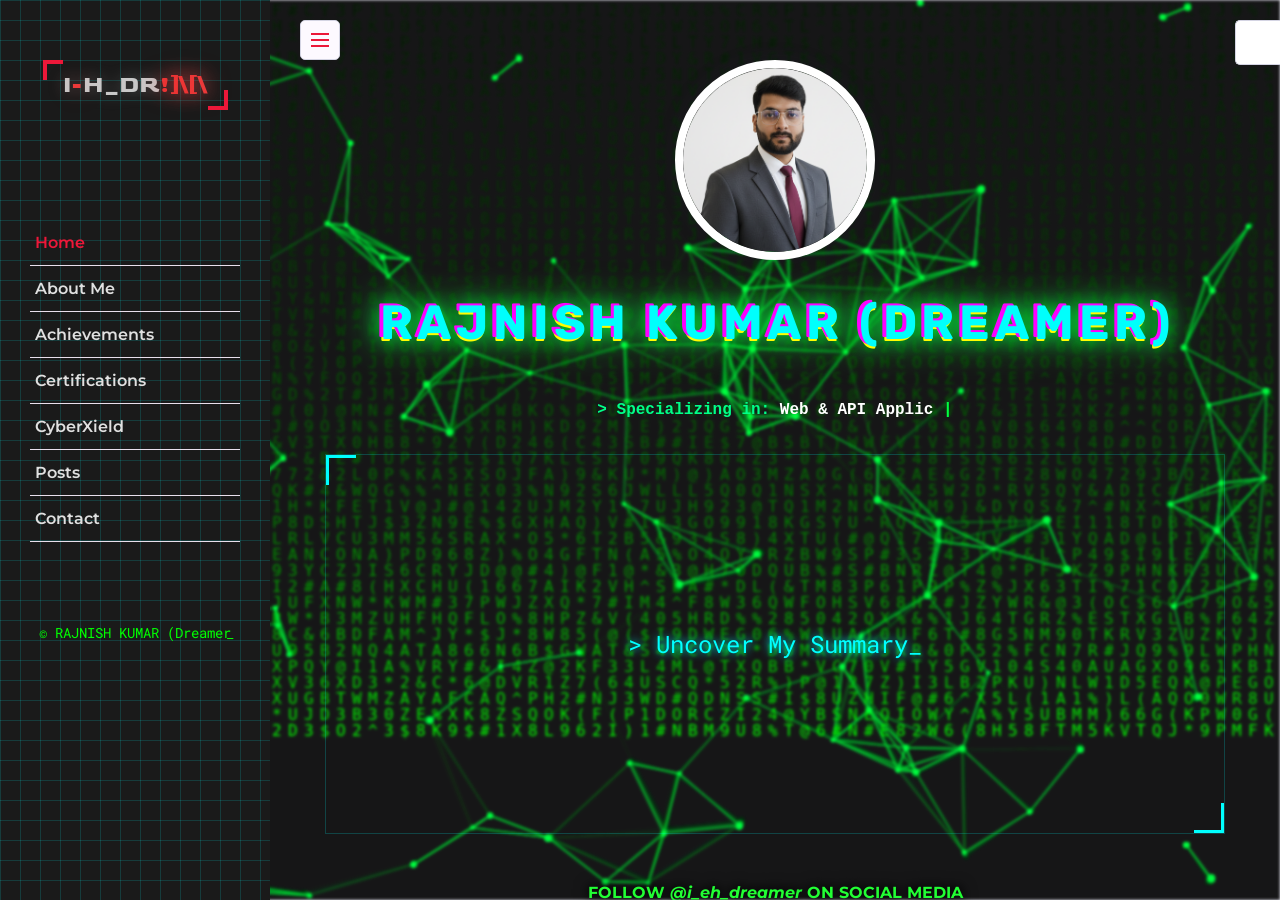
==== commit 0ad83b97: "update" ====
--- a/index.html
+++ b/index.html
@@ -4,7 +4,8 @@
 <head>
     <meta charset="UTF-8">
     <meta name="viewport" content="width=device-width, initial-scale=1.0">
-    <link href="https://stackpath.bootstrapcdn.com/font-awesome/6.4.2/css/font-awesome.min.css" rel="stylesheet" integrity="sha384-wvfXpqpZZVQGK6TAh5PVlGOfQNHSoD2xbE+QkPxCAFlNEevoEH3Sl0sibVcOQVnN" crossorigin="anonymous">
+    <link href="https://stackpath.bootstrapcdn.com/font-awesome/6.4.2/css/font-awesome.min.css" rel="stylesheet"
+        integrity="sha384-wvfXpqpZZVQGK6TAh5PVlGOfQNHSoD2xbE+QkPxCAFlNEevoEH3Sl0sibVcOQVnN" crossorigin="anonymous">
     <script src="https://kit.fontawesome.com/cca841ce68.js" crossorigin="anonymous"></script>
     <link rel="stylesheet" type="text/css" href="./css/style.css">
     <link rel="stylesheet" type="text/css" href="./css/responsive.css">
@@ -151,7 +152,7 @@
                     <div class="text-change"></div>
                 </a>
             </div>
-            
+
             <!--Nav Toggler Button-->
             <div class="nav-toggler" onclick="bleep.play()">
                 <span></span>
@@ -159,19 +160,22 @@
             <div class="aside-bottom">
                 <!--NAV-->
                 <ul class="nav">
-                    <li><a href="#home" onmouseover="bleep.play()" class="active"><i class="fa fa-home"></i> Home</a></li>
+                    <li><a href="#home" onmouseover="bleep.play()" class="active"><i class="fa fa-home"></i> Home</a>
+                    </li>
                     <li><a href="#about" onmouseover="bleep.play()"><i class="fa fa-user"></i> About Me</a></li>
                     <li><a href="#services" onmouseover="bleep.play()"><i class="fa fa-list"></i> Achievements</a></li>
-                    <li><a href="#portfolio" onmouseover="bleep.play()"><i class="fa fa-certificate"></i> Certifications</a></li>
-                    <li><a href="https://cyberxield.in/" target="_blank" onmouseover="bleep.play()"><i class="fa fa-building"></i> CyberXield</a></li>
+                    <li><a href="#portfolio" onmouseover="bleep.play()"><i class="fa fa-certificate"></i>
+                            Certifications</a></li>
+                    <li><a href="https://cyberxield.in/" target="_blank" onmouseover="bleep.play()"><i
+                                class="fa fa-building"></i> CyberXield</a></li>
                     <li><a href="#posts" onmouseover="bleep.play()"><i class="fa fa-hand-o-right"></i> Posts</a></li>
                     <li><a href="#contact" onmouseover="bleep.play()"><i class="fa fa-comments"></i> Contact</a></li>
-    
+
                 </ul>
                 <!--Copyright-->
                 <div class="copyright-text">
-    <div class="relue"></div>
-</div>
+                    <div class="relue"></div>
+                </div>
             </div>
         </div>
         <!--Aside End-->
@@ -181,740 +185,1514 @@
             <section class="home section active" id="home">
                 <canvas id="matrix-canvas"></canvas>
                 <div class="container">
-                    <div class="intro"> 
+                    <div class="intro">
                         <img src="./images/dp.png" alt="profile" class="shadow-dark">
                         <div class="text-rainbow-animation">
-                                <h1><span class="glitch">RAJNISH KUMAR (Dreamer)</span></h1>
-                        </div>
-                        <div>
-                            <div class="glitch-box">
-                                <span class="corner corner-tl"></span>
-                                <span class="corner corner-br"></span>
-                                <div class="prompt-text"><span>&gt;</span> Uncover My Summary<span class="cursor">_</span></div>
-                                <div class="card-content">
-                                    <p><strong><span class="highlight-cyan">~ i_eh_dreamer</span></strong></p><br>
-                                    <p><strong>FOUNDER OF </strong><b><span style="color: red;">CYBER</span><span style="color: blue;">XIELD</span></b><br><br>
-                                    <p style="color: red;" class="cert-text"><strong>C|EH (Pratical) | eWPTXv2 | eCPPT | eMAPT | CRTP</strong></p><br />
-                                    <p><strong>CYBER SECURITY PROFESSIONAL | SECURITY RESEARCHER | BUG BOUNTY HUNTER</strong></p><br />
-                                    <p><strong>SENIOR SECURITY ENGINEER - TEAM LEAD</strong> AT <b>SECNORA OÜ, ESTONIA</b></p><br>
-                                    <p><strong>EXPERIENCE: <span id="experience-counter"></span></strong></p>
-                                </div>
-                            </div><br><br
-                            <div class="card-footer">
-                                        <p><strong>FOLLOW <i>@i_eh_dreamer</i> ON SOCIAL MEDIA</strong></p>
-                                        <div class="social-link">
-                                            <a href="https://www.linkedin.com/in/rajnish-kumar-eh/" target="_blank"><i class="fa fa-linkedin"></i></a>
-                                            <a href="https://www.instagram.com/i_eh_dreamer/" target="_blank"><i class="fa fa-instagram"></i></a>
-                                            <a href="https://www.youtube.com/iehdreamer/" target="_blank"><i class="fa fa-youtube-play"></i></a>
-                                            <a href="https://www.facebook.com/iehdreamer/" target="_blank"><i class="fa-brands fa-facebook"></i></a>
-                                            <a href="https://x.com/i_eh_dreamer/" target="_blank"><i class="fa-brands fa-x-twitter"></i></a>
-                                            <a href="https://www.threads.net/@i_eh_dreamer/" target="_blank"><i class="fa-brands fa-threads"></i></a>
-                                            <a href="https://github.com/dreamer1eh/" target="_blank"><i class="fa fa-github"></i></a>
-                                        </div>
-                                        <br><p>
-                                        <strong>
-                                            <div class="relue">#SECURITY_MATTERS</div>
-                                        </strong>
-                                    </div>    
-                        </div>
-                    </div>
-                </div>
-            
-            </section>
-            <!--Home Section End-->
-            <!--About Section-->
-            <section class="about section " id="about">
-                <div class="container">
+                            <h1><span class="glitch">RAJNISH KUMAR (Dreamer)</span></h1>
+                        </div>
+
+                        <!-- Live Skills Typing Animation -->
+                        <div class="skills-typing-container">
+                            <span class="typing-prefix"><br>&gt; Specializing in: </span>
+                            <span class="typing-text" id="typing-skills"></span>
+                            <span class="typing-cursor">|</span>
+                        </div>
+
+                        <div></div>
+                        <div class="glitch-box">
+                            <span class="corner corner-tl"></span>
+                            <span class="corner corner-br"></span>
+                            <div class="prompt-text"><span>&gt;</span> Uncover My Summary<span class="cursor">_</span>
+                            </div>
+                            <div class="card-content">
+                                <p><strong><span class="highlight-cyan">~ i_eh_dreamer</span></strong></p><br>
+                                <p><strong>FOUNDER OF </strong><b><span style="color: red;">CYBER</span><span
+                                            style="color: blue;">XIELD</span></b><br><br>
+                                <p style="color: red;" class="cert-text"><strong>C|EH (Pratical) | eWPTXv2 | eCPPT |
+                                        eMAPT | CRTP</strong></p><br />
+                                <p><strong>CYBER SECURITY PROFESSIONAL | SECURITY RESEARCHER | BUG BOUNTY
+                                        HUNTER</strong></p><br />
+                                <p><strong>SENIOR SECURITY ENGINEER - TEAM LEAD</strong> AT <b>SECNORA OÜ,
+                                        ESTONIA</b></p><br>
+                                <p><strong>EXPERIENCE: <span id="experience-counter"></span></strong></p>
+                            </div>
+                        </div><br><br <div class="card-footer">
+                        <p><strong>FOLLOW <i>@i_eh_dreamer</i> ON SOCIAL MEDIA</strong></p>
+                        <div class="social-link">
+                            <a href="https://www.linkedin.com/in/rajnish-kumar-eh/" target="_blank"><i
+                                    class="fa fa-linkedin"></i></a>
+                            <a href="https://www.instagram.com/i_eh_dreamer/" target="_blank"><i
+                                    class="fa fa-instagram"></i></a>
+                            <a href="https://www.youtube.com/iehdreamer/" target="_blank"><i
+                                    class="fa fa-youtube-play"></i></a>
+                            <a href="https://www.facebook.com/iehdreamer/" target="_blank"><i
+                                    class="fa-brands fa-facebook"></i></a>
+                            <a href="https://x.com/i_eh_dreamer/" target="_blank"><i
+                                    class="fa-brands fa-x-twitter"></i></a>
+                            <a href="https://www.threads.net/@i_eh_dreamer/" target="_blank"><i
+                                    class="fa-brands fa-threads"></i></a>
+                            <a href="https://github.com/dreamer1eh/" target="_blank"><i class="fa fa-github"></i></a>
+                        </div>
+                        <br>
+                        <p>
+                            <strong>
+                                <div class="relue">#SECURITY_MATTERS</div>
+                            </strong>
+                    </div>
+                </div>
+        </div>
+    </div>
+
+    </section>
+    <!--Home Section End-->
+    <!--About Section-->
+    <section class="about section " id="about">
+        <div class="container">
+            <div class="row">
+                <div class="section-title padd-15">
+                    <h2>About Me</h2>
+                </div>
+            </div>
+            <div class="row">
+                <div class="about-content padd-15">
                     <div class="row">
-                        <div class="section-title padd-15">
-                            <h2>About Me</h2>
+                        <div class="about-text padd-15">
+                            <h3><span class="glitch-content">Hi, I'm Rajnish Kumar,</span><span> A Red Team
+                                    Professional.</span></h3>
+                            <p style="text-align: justify;">Myself Rajnish Kumar, a cybersecurity professional with
+                                a deep passion for the offensive side of security. Since graduating with my B.Tech
+                                in Computer Science, I've spent more than 3 years in the industry, focusing on Red
+                                Teaming and penetration testing (VAPT). I have hands-on experience securing diverse
+                                environments, including Linux, Windows, and cloud infrastructures. My work involves
+                                a variety of testing methodologies like web and mobile application analysis, API
+                                security assessments, and even social engineering. I am driven by the challenge of
+                                staying one step ahead of adversaries and have honed the skills necessary to protect
+                                critical digital assets against emerging threats</p>
                         </div>
                     </div>
                     <div class="row">
-                        <div class="about-content padd-15">
+                        <div class="personal-info padd-15">
                             <div class="row">
-                                <div class="about-text padd-15">
-                                    <h3><span class="glitch-content" >Hi, I'm Rajnish Kumar,</span><span> A Red Team Professional.</span></h3>
-                                    <p style="text-align: justify;">Myself Rajnish Kumar, a cybersecurity professional with a deep passion for the offensive side of security. Since graduating with my B.Tech in Computer Science, I've spent more than 3 years in the industry, focusing on Red Teaming and penetration testing (VAPT). I have hands-on experience securing diverse environments, including Linux, Windows, and cloud infrastructures. My work involves a variety of testing methodologies like web and mobile application analysis, API security assessments, and even social engineering. I am driven by the challenge of staying one step ahead of adversaries and have honed the skills necessary to protect critical digital assets against emerging threats</p>
+                                <div class="info-item padd-15">
+                                    <p>E-mail : <span><a
+                                                href="mailto:contactrajnish@duck.com"><b>contactrajnish@duck.com</b></a></span>
+                                    </p>
+                                </div>
+                                <div class="info-item padd-15">
+                                    <p>Youtube : <span><b><a href="https://www.youtube.com/iehdreamer"
+                                                    target="_blank">i_eh_dreamer</a></b></span></p>
+                                </div>
+                                <div class="info-item padd-15">
+                                    <p>Course : <span>Bachelor In Technology (B.TECH)</span></p>
+                                </div>
+                                <div class="info-item padd-15">
+                                    <p>Branch : <span>Computer Science & Engineering (C.S.E.)</span></p>
+                                </div>
+
+                                <div class="info-item padd-15">
+                                    <p>Work : <span>SECNORA, Estonia (Full-Time)</span></p>
+                                </div>
+
+                                <div class="info-item padd-15">
+                                    <p>Role : <span>Senior Security Engineer - Team Lead</span></p>
+                                </div>
+                                <div class="info-item padd-15">
+                                    <p>City : <span>New Delhi</span></p>
+                                </div>
+                                <div class="info-item padd-15">
+                                    <p>State w/ Country : <span>Delhi, India</span></p>
                                 </div>
                             </div>
                             <div class="row">
-                                <div class="personal-info padd-15">
-                                    <div class="row">
-                                        <div class="info-item padd-15">
-                                            <p>E-mail : <span><a
-                                                        href="mailto:contactrajnish@duck.com"><b>contactrajnish@duck.com</b></a></span>
+                                <div class="buttons padd-15">
+                                    <a href="mailto:contactrajnish@duck.com" target="_blank" class="btn"
+                                        onclick="button.play()">ASK FOR RESUME</a>
+
+                                </div>
+                            </div>
+                        </div>
+                        <div class="skills padd-15">
+                            <div class="row">
+                                <div class="skill-item padd-15">
+                                    <h5>Vulnerability Assessment</h5>
+                                    <div class="progress">
+                                        <div class="progress-in" style="width: 100%"></div>
+                                        <div class="skill-percent">100%</div>
+                                    </div>
+                                </div>
+                                <div class="skill-item padd-15">
+                                    <h5>Web Application & API Pen-Testing</h5>
+                                    <div class="progress">
+                                        <div class="progress-in" style="width: 100%"></div>
+                                        <div class="skill-percent">100%</div>
+                                    </div>
+                                </div>
+                                <div class="skill-item padd-15">
+                                    <h5>Mobile Application Pen-Testing</h5>
+                                    <div class="progress">
+                                        <div class="progress-in" style="width: 100%"></div>
+                                        <div class="skill-percent">100%</div>
+                                    </div>
+                                </div>
+                                <div class="skill-item padd-15">
+                                    <h5>Network / Infrastructure Pen-Testing</h5>
+                                    <div class="progress">
+                                        <div class="progress-in" style="width: 100%"></div>
+                                        <div class="skill-percent">100%</div>
+                                    </div>
+                                </div>
+                                <div class="skill-item padd-15">
+                                    <h5>Cloud Pen-Testing</h5>
+                                    <div class="progress">
+                                        <div class="progress-in" style="width: 100%"></div>
+                                        <div class="skill-percent">100%</div>
+                                    </div>
+                                </div>
+                                <div class="skill-item padd-15">
+                                    <h5>Active Directory Pen-Testing</h5>
+                                    <div class="progress">
+                                        <div class="progress-in" style="width: 100%"></div>
+                                        <div class="skill-percent">100%</div>
+                                    </div>
+                                </div>
+                                <div class="skill-item padd-15">
+                                    <h5>Cloud Configuration Review</h5>
+                                    <div class="progress">
+                                        <div class="progress-in" style="width: 100%"></div>
+                                        <div class="skill-percent">100%</div>
+                                    </div>
+                                </div>
+                                <div class="skill-item padd-15">
+                                    <h5>Social Engineering Security Assessment</h5>
+                                    <div class="progress">
+                                        <div class="progress-in" style="width: 100%"></div>
+                                        <div class="skill-percent">100%</div>
+                                    </div>
+                                </div>
+                                <div class="skill-item padd-15">
+                                    <h5>Networking</h5>
+                                    <div class="progress">
+                                        <div class="progress-in" style="width: 100%"></div>
+                                        <div class="skill-percent">100%</div>
+                                    </div>
+                                </div>
+                                <div class="skill-item padd-15">
+                                    <h5>Open-Source Intelligence (OSINT)</h5>
+                                    <div class="progress">
+                                        <div class="progress-in" style="width: 100%"></div>
+                                        <div class="skill-percent">100%</div>
+                                    </div>
+                                </div>
+                                <div class="skill-item padd-15">
+                                    <h5>Web Development (Front-End)</h5>
+                                    <div class="progress">
+                                        <div class="progress-in" style="width: 90%"></div>
+                                        <div class="skill-percent">90%</div>
+                                    </div>
+                                </div>
+                                <div class="skill-item padd-15">
+                                    <h5>Web Hosting & Security Review (GC, AWS, Azure, etc.)</h5>
+                                    <div class="progress">
+                                        <div class="progress-in" style="width: 100%"></div>
+                                        <div class="skill-percent">100%</div>
+                                    </div>
+                                </div>
+                                <div class="skill-item padd-15">
+                                    <h5>Bash Scripting</h5>
+                                    <div class="progress">
+                                        <div class="progress-in" style="width: 100%"></div>
+                                        <div class="skill-percent">100%</div>
+                                    </div>
+                                </div>
+                                <div class="skill-item padd-15">
+                                    <h5>Python Scripting</h5>
+                                    <div class="progress">
+                                        <div class="progress-in" style="width: 90%"></div>
+                                        <div class="skill-percent">90%</div>
+                                    </div>
+                                </div>
+                            </div>
+                        </div>
+                    </div>
+
+                    <div class="row">
+                        <div class="education padd-15">
+                            <h3 class="title">Education & Qualifications</h3>
+                            <div class="row">
+                                <div class="timeline-box padd-15">
+                                    <div class="timeline shadow-dark">
+                                        <!--Timeline Item-->
+                                        <div class="timeline-item">
+                                            <div class="circle-dot"></div>
+                                            <h6 class="timeline-date"><i class="fa fa-calendar"></i>2018 - 2022
+                                            </h6>
+                                            <h4 class="timeline-title">B.Tech in Computer Science & Engineering
+                                            </h4>
+                                            <p class="timeline-text"><strong><i>2022 | B.Tech in C.S.E. | <a
+                                                            href="https://mdu.ac.in/" target="_blank">MDU,
+                                                            Rohtak</a></i></strong></p>
+                                            <p class="timeline-text">Completed my graduation in B-Tech in
+                                                Computer Science & Engineering from <strong><a
+                                                        href="https://saitm.ac.in/" target="_blank">St. Andrews
+                                                        Institute of Technology & Management, Gurgaon (SAITM,
+                                                        Gurgaon)</a>.</strong></p>
+                                        </div>
+                                        <!--TTimeline-item-end-->
+                                        <div class="timeline-item">
+                                            <div class="circle-dot"></div>
+                                            <h6 class="timeline-date"><i class="fa fa-calendar"></i>2016-2017
+                                            </h6>
+                                            <h4 class="timeline-title">Higher Secondary Examination (Class -
+                                                12th)</h4>
+                                            <p class="timeline-text"><strong><i>2017 | PCM |
+                                                        C.B.S.E.</i></strong></p>
+                                            <p class="timeline-text">I had completed my 12th grade in PCM from
+                                                <strong><a href="https://moderninternationalschool.com"
+                                                        target="_blank">Modern International School,
+                                                        Delhi</a></strong> through <strong>C.B.S.E.
+                                                    Board.</strong>
                                             </p>
                                         </div>
-                                        <div class="info-item padd-15">
-                                            <p>Youtube : <span><b><a href="https://www.youtube.com/iehdreamer"
-                                                            target="_blank">i_eh_dreamer</a></b></span></p>
-                                        </div>
-                                        <div class="info-item padd-15">
-                                            <p>Course : <span>Bachelor In Technology (B.TECH)</span></p>
-                                        </div>
-                                        <div class="info-item padd-15">
-                                            <p>Branch : <span>Computer Science & Engineering (C.S.E.)</span></p>
-                                        </div>
-
-                                        <div class="info-item padd-15">
-                                            <p>Work : <span>SECNORA, Estonia (Full-Time)</span></p>
-                                        </div>
-
-                                        <div class="info-item padd-15">
-                                            <p>Role : <span>Senior Security Engineer - Team Lead</span></p>
-                                        </div>
-                                        <div class="info-item padd-15">
-                                            <p>City : <span>New Delhi</span></p>
-                                        </div>
-                                        <div class="info-item padd-15">
-                                            <p>State w/ Country : <span>Delhi, India</span></p>
-                                        </div>
-                                    </div>
-                                    <div class="row">
-                                        <div class="buttons padd-15">
-                                            <a href="mailto:contactrajnish@duck.com" target="_blank" class="btn"
-                                                onclick="button.play()">ASK FOR RESUME</a>
-
-                                        </div>
-                                    </div>
-                                </div>
-                                <div class="skills padd-15">
-                                    <div class="row">
-                                        <div class="skill-item padd-15">
-                                            <h5>Vulnerability Assessment</h5>
-                                            <div class="progress">
-                                                <div class="progress-in" style="width: 100%"></div>
-                                                <div class="skill-percent">100%</div>
-                                            </div>
-                                        </div>
-                                        <div class="skill-item padd-15">
-                                            <h5>Web Application & API Pen-Testing</h5>
-                                            <div class="progress">
-                                                <div class="progress-in" style="width: 100%"></div>
-                                                <div class="skill-percent">100%</div>
-                                            </div>
-                                        </div>
-                                        <div class="skill-item padd-15">
-                                            <h5>Mobile Application Pen-Testing</h5>
-                                            <div class="progress">
-                                                <div class="progress-in" style="width: 100%"></div>
-                                                <div class="skill-percent">100%</div>
-                                            </div>
-                                        </div>
-                                        <div class="skill-item padd-15">
-                                            <h5>Network / Infrastructure Pen-Testing</h5>
-                                            <div class="progress">
-                                                <div class="progress-in" style="width: 100%"></div>
-                                                <div class="skill-percent">100%</div>
-                                            </div>
-                                        </div>
-                                        <div class="skill-item padd-15">
-                                            <h5>Cloud Pen-Testing</h5>
-                                            <div class="progress">
-                                                <div class="progress-in" style="width: 100%"></div>
-                                                <div class="skill-percent">100%</div>
-                                            </div>
-                                        </div>
-                                        <div class="skill-item padd-15">
-                                            <h5>Active Directory Pen-Testing</h5>
-                                            <div class="progress">
-                                                <div class="progress-in" style="width: 100%"></div>
-                                                <div class="skill-percent">100%</div>
-                                            </div>
-                                        </div>
-                                        <div class="skill-item padd-15">
-                                            <h5>Cloud Configuration Review</h5>
-                                            <div class="progress">
-                                                <div class="progress-in" style="width: 100%"></div>
-                                                <div class="skill-percent">100%</div>
-                                            </div>
-                                        </div>
-                                        <div class="skill-item padd-15">
-                                            <h5>Social Engineering Security Assessment</h5>
-                                            <div class="progress">
-                                                <div class="progress-in" style="width: 100%"></div>
-                                                <div class="skill-percent">100%</div>
-                                            </div>
-                                        </div>
-                                        <div class="skill-item padd-15">
-                                            <h5>Networking</h5>
-                                            <div class="progress">
-                                                <div class="progress-in" style="width: 100%"></div>
-                                                <div class="skill-percent">100%</div>
-                                            </div>
-                                        </div>
-                                        <div class="skill-item padd-15">
-                                            <h5>Open-Source Intelligence (OSINT)</h5>
-                                            <div class="progress">
-                                                <div class="progress-in" style="width: 100%"></div>
-                                                <div class="skill-percent">100%</div>
-                                            </div>
-                                        </div>
-                                        <div class="skill-item padd-15">
-                                            <h5>Web Development (Front-End)</h5>
-                                            <div class="progress">
-                                                <div class="progress-in" style="width: 90%"></div>
-                                                <div class="skill-percent">90%</div>
-                                            </div>
-                                        </div>
-                                        <div class="skill-item padd-15">
-                                            <h5>Web Hosting & Security Review (GC, AWS, Azure, etc.)</h5>
-                                            <div class="progress">
-                                                <div class="progress-in" style="width: 100%"></div>
-                                                <div class="skill-percent">100%</div>
-                                            </div>
-                                        </div>
-                                        <div class="skill-item padd-15">
-                                            <h5>Bash Scripting</h5>
-                                            <div class="progress">
-                                                <div class="progress-in" style="width: 100%"></div>
-                                                <div class="skill-percent">100%</div>
-                                            </div>
-                                        </div>
-                                        <div class="skill-item padd-15">
-                                            <h5>Python Scripting</h5>
-                                            <div class="progress">
-                                                <div class="progress-in" style="width: 90%"></div>
-                                                <div class="skill-percent">90%</div>
-                                            </div>
-                                        </div>
-                                    </div>
-                                </div>
-                            </div>
-
+                                        <!--TTimeline-item-end-->
+                                        <div class="timeline-item">
+                                            <div class="circle-dot"></div>
+                                            <h6 class="timeline-date"><i class="fa fa-calendar"></i>2014-2015
+                                            </h6>
+                                            <h4 class="timeline-title">Secondary School Certificate (Class -
+                                                10th) </h4>
+                                            <p class="timeline-text"><strong><i>2015 | C.B.S.E.</i></strong></p>
+                                            <p class="timeline-text">I had completed my secondary schooling from
+                                                <strong><a href="https://www.sunshineschoolindia.com/"
+                                                        target="_blank">Sunshine Prep./High School,
+                                                        Muzaffarpur, Bihar</a></strong> through <strong>C.B.S.E.
+                                                    Board.</strong>
+                                            </p>
+                                            <p class="timeline-text">..</p>
+                                            <p class="timeline-text"> ..</p>
+                                        </div><!--RAJNISH KUMAR (Dreamer)-->
+                                        <!--TTimeline-item-end-->
+                                    </div>
+                                </div>
+                            </div>
+                        </div>
+
+                        <div class="experience padd-15">
+                            <h3 class="title">Experience</h3>
                             <div class="row">
-                                <div class="education padd-15">
-                                    <h3 class="title">Education & Qualifications</h3>
-                                    <div class="row">
-                                        <div class="timeline-box padd-15">
-                                            <div class="timeline shadow-dark">
-                                                <!--Timeline Item-->
-                                                <div class="timeline-item">
-                                                    <div class="circle-dot"></div>
-                                                    <h6 class="timeline-date"><i class="fa fa-calendar"></i>2018 - 2022
-                                                    </h6>
-                                                    <h4 class="timeline-title">B.Tech in Computer Science & Engineering
-                                                    </h4>
-                                                    <p class="timeline-text"><strong><i>2022 | B.Tech in C.S.E. | <a
-                                                                    href="https://mdu.ac.in/" target="_blank">MDU,
-                                                                    Rohtak</a></i></strong></p>
-                                                    <p class="timeline-text">Completed my graduation in B-Tech in
-                                                        Computer Science & Engineering from <strong><a
-                                                                href="https://saitm.ac.in/" target="_blank">St. Andrews
-                                                                Institute of Technology & Management, Gurgaon (SAITM,
-                                                                Gurgaon)</a>.</strong></p>
-                                                </div>
-                                                <!--TTimeline-item-end-->
-                                                <div class="timeline-item">
-                                                    <div class="circle-dot"></div>
-                                                    <h6 class="timeline-date"><i class="fa fa-calendar"></i>2016-2017
-                                                    </h6>
-                                                    <h4 class="timeline-title">Higher Secondary Examination (Class -
-                                                        12th)</h4>
-                                                    <p class="timeline-text"><strong><i>2017 | PCM |
-                                                                C.B.S.E.</i></strong></p>
-                                                    <p class="timeline-text">I had completed my 12th grade in PCM from
-                                                        <strong><a href="https://moderninternationalschool.com"
-                                                                target="_blank">Modern International School,
-                                                                Delhi</a></strong> through <strong>C.B.S.E.
-                                                            Board.</strong>
-                                                    </p>
-                                                </div>
-                                                <!--TTimeline-item-end-->
-                                                <div class="timeline-item">
-                                                    <div class="circle-dot"></div>
-                                                    <h6 class="timeline-date"><i class="fa fa-calendar"></i>2014-2015
-                                                    </h6>
-                                                    <h4 class="timeline-title">Secondary School Certificate (Class -
-                                                        10th) </h4>
-                                                    <p class="timeline-text"><strong><i>2015 | C.B.S.E.</i></strong></p>
-                                                    <p class="timeline-text">I had completed my secondary schooling from
-                                                        <strong><a href="https://www.sunshineschoolindia.com/"
-                                                                target="_blank">Sunshine Prep./High School,
-                                                                Muzaffarpur, Bihar</a></strong> through <strong>C.B.S.E.
-                                                            Board.</strong>
-                                                    </p>
-                                                    <p class="timeline-text">..</p>
-                                                    <p class="timeline-text"> ..</p>
-                                                </div><!--RAJNISH KUMAR (Dreamer)-->
-                                                <!--TTimeline-item-end-->
-                                            </div>
-                                        </div>
-                                    </div>
-                                </div>
-
-                                <div class="experience padd-15">
-                                    <h3 class="title">Experience</h3>
-                                    <div class="row">
-                                        <div class="timeline-box padd-15">
-                                            <div class="timeline shadow-dark">
-                                                <!--Timeline Item-->
-                                                <div class="timeline-item">
-                                                    <div class="circle-dot"></div>
-                                                    <h6 class="timeline-date"><i class="fa fa-calendar"></i>April
-                                                        (2023) - Present</h6>
-                                                    <h4 class="timeline-title">Senior Security Engineer - Team Lead</h4>
-                                                    <p class="timeline-text"><STRONG><a
-                                                                href="https://secnora.com">SECNORA (AKA CYBERARCH),
-                                                                ESTONIA</a></STRONG></p>
-                                                    <p class="timeline-text"><b><i>Location: Remote</i></b></p>
-                                                    <p class="timeline-text"><b>Job Role :</b></p>
-                                                    <p class="timeline-text">➢ Conduct White Box and Black Box Testing.
-                                                    </p>
-                                                    <p class="timeline-text">➢ Execute Vulnerability Assessment and
-                                                        Penetration Testing (VA & PT) on Networks, Web
-                                                        Applications, API, Mobile Apps, Cloud Infrastructure, and Social Engineering.</p>
-                                                    <p class="timeline-text">➢ Project and Framework
-                                                        Documentation.</p>
-                                                    <p class="timeline-text">➢ Automation & Manual Testing Report
-                                                        Making.</p>
-                                                    <p class="timeline-text">➢ Created Automation Testing Environment
-                                                        Using Custom Self Made Scripts.</p>
-                                                    <p class="timeline-text">➢ Daily Meetings & Reportings.</p>
-                                                    <p class="timeline-text">➢ Working as a Team Lead.</p>
-                                                    <p class="timeline-text">➢ Methodological Discussions with Team.</p>
-                                                    <p class="timeline-text">➢ Creating Test Plan, Writing Test Cases,
-                                                        Performing the Manual Penetration Test.</p>
-                                                    <p class="timeline-text">➢ Coordination with the Team for Timely Work.</p>
-                                                </div>
-                                                <!--TTimeline-item-end-->
-                                                <!--Timeline Item-->
-                                                <div class="timeline-item">
-                                                    <div class="circle-dot"></div>
-                                                    <h6 class="timeline-date"><i class="fa fa-calendar"></i>January
-                                                        (2022) - March (2023) | 1 Yr 3 Months</h6>
-                                                    <h4 class="timeline-title">Cybersecurity Analyst (Off-Shore Team Lead)</h4>
-                                                    <p class="timeline-text"><STRONG><a
-                                                                href="https://cyberarch.eu/">CYBERARCH CONSULTING,
-                                                                ESTONIA</a> x <a href="https://bocx.io/">BOCX INC.,
-                                                                PHILIPPINES </a></STRONG></p>
-                                                    <p class="timeline-text"><b><i>Location: Remote</i></b></p>
-                                                    <p class="timeline-text"><b>Job Role :</b></p>
-                                                    <p class="timeline-text">➢ Perform White Box & Black Box Testing.
-                                                    </p>
-                                                    <p class="timeline-text">➢ Perform VA & PT on Network, Systems, Web
-                                                        Applications & Social Engineering.</p>
-                                                    <p class="timeline-text">➢ Project Documentation and Framework
-                                                        Documentation.</p>
-                                                    <p class="timeline-text">➢ Automation & Manual Testing Report
-                                                        Making.</p>
-                                                    <p class="timeline-text">➢ Created Automation Testing Environment
-                                                        Using Custom Self Made Scripts.</p>
-                                                    <p class="timeline-text">➢ Daily Meetings & Reportings.</p>
-                                                    <p class="timeline-text">➢ Creating Test Plan, Writing Test Cases,
-                                                        Performing the Manual Test.</p>
-                                                    <p class="timeline-text">➢ Working as a Team Lead.</p>
-                                                </div>
-                                                <!--TTimeline-item-end-->
-                                                <div class="timeline-item">
-                                                    <div class="circle-dot"></div>
-                                                    <h6 class="timeline-date"><i class="fa fa-calendar"></i>August
-                                                        (2021) - March (2022) | 8 Months</h6>
-                                                    <h4 class="timeline-title">Head Coordinator at Crime Free Bharat
-                                                    </h4>
-                                                    <p class="timeline-text"><STRONG><a href="#">MSG's CRIME FREE
-                                                                BHARAT, MP, INDIA</a></STRONG></p>
-                                                    <p class="timeline-text"><b>Job Role :</b></p>
-                                                    <p class="timeline-text">➢ Internship Management under supervison of
-                                                        <b><a
-                                                                href="https://www.facebook.com/IndiaBookofRecords/photos/a.10150184652605623/10165695350465623/?type=3">India
-                                                                Book Of Record Holder Mr. Bhupesa Kumar Pallai</a></b>
-                                                    </p>
-                                                    <p class="timeline-text">➢ Head Coordinator & Mentor of
-                                                        Cybersecurity Department</p>
-                                                    <p class="timeline-text">➢ Head Coordinator & Mentor of Web Security
-                                                        & Testing Department</p>
-                                                    <p class="timeline-text">➢ Head Coordinator & Mentor of Threat
-                                                        Intelligence Department and worked on several cyber crime cases
-                                                        under National Threat Intelligence Response Team</p>
-                                                    <p class="timeline-text">➢ Head Coordinator & Mentor of Web
-                                                        Development Department</p>
-                                                    <p class="timeline-text">➢ Internship Report Making</p>
-                                                </div>
-                                            </div>
-                                            <!--TTimeline-item-end-->
-                                        </div>
-                                    </div>
-
-                                </div>
-
-                            </div>
-                        </div>
-                    </div>
-                </div>
-            </section>
-            <!--About Section End-->
-
-            <!--Achievements Section-->
-            <section class="service section" id="services">
-                <div class="container">
+                                <div class="timeline-box padd-15">
+                                    <div class="timeline shadow-dark">
+                                        <!--Timeline Item-->
+                                        <div class="timeline-item">
+                                            <div class="circle-dot"></div>
+                                            <h6 class="timeline-date"><i class="fa fa-calendar"></i>April
+                                                (2023) - Present</h6>
+                                            <h4 class="timeline-title">Senior Security Engineer - Team Lead</h4>
+                                            <p class="timeline-text"><STRONG><a href="https://secnora.com">SECNORA
+                                                        (AKA CYBERARCH),
+                                                        ESTONIA</a></STRONG></p>
+                                            <p class="timeline-text"><b><i>Location: Remote</i></b></p>
+                                            <p class="timeline-text"><b>Job Role :</b></p>
+                                            <p class="timeline-text">➢ Conduct White Box and Black Box Testing.
+                                            </p>
+                                            <p class="timeline-text">➢ Execute Vulnerability Assessment and
+                                                Penetration Testing (VA & PT) on Networks, Web
+                                                Applications, API, Mobile Apps, Cloud Infrastructure, and Social
+                                                Engineering.</p>
+                                            <p class="timeline-text">➢ Project and Framework
+                                                Documentation.</p>
+                                            <p class="timeline-text">➢ Automation & Manual Testing Report
+                                                Making.</p>
+                                            <p class="timeline-text">➢ Created Automation Testing Environment
+                                                Using Custom Self Made Scripts.</p>
+                                            <p class="timeline-text">➢ Daily Meetings & Reportings.</p>
+                                            <p class="timeline-text">➢ Working as a Team Lead.</p>
+                                            <p class="timeline-text">➢ Methodological Discussions with Team.</p>
+                                            <p class="timeline-text">➢ Creating Test Plan, Writing Test Cases,
+                                                Performing the Manual Penetration Test.</p>
+                                            <p class="timeline-text">➢ Coordination with the Team for Timely Work.
+                                            </p>
+                                        </div>
+                                        <!--TTimeline-item-end-->
+                                        <!--Timeline Item-->
+                                        <div class="timeline-item">
+                                            <div class="circle-dot"></div>
+                                            <h6 class="timeline-date"><i class="fa fa-calendar"></i>January
+                                                (2022) - March (2023) | 1 Yr 3 Months</h6>
+                                            <h4 class="timeline-title">Cybersecurity Analyst (Off-Shore Team Lead)
+                                            </h4>
+                                            <p class="timeline-text"><STRONG><a href="https://cyberarch.eu/">CYBERARCH
+                                                        CONSULTING,
+                                                        ESTONIA</a> x <a href="https://bocx.io/">BOCX INC.,
+                                                        PHILIPPINES </a></STRONG></p>
+                                            <p class="timeline-text"><b><i>Location: Remote</i></b></p>
+                                            <p class="timeline-text"><b>Job Role :</b></p>
+                                            <p class="timeline-text">➢ Perform White Box & Black Box Testing.
+                                            </p>
+                                            <p class="timeline-text">➢ Perform VA & PT on Network, Systems, Web
+                                                Applications & Social Engineering.</p>
+                                            <p class="timeline-text">➢ Project Documentation and Framework
+                                                Documentation.</p>
+                                            <p class="timeline-text">➢ Automation & Manual Testing Report
+                                                Making.</p>
+                                            <p class="timeline-text">➢ Created Automation Testing Environment
+                                                Using Custom Self Made Scripts.</p>
+                                            <p class="timeline-text">➢ Daily Meetings & Reportings.</p>
+                                            <p class="timeline-text">➢ Creating Test Plan, Writing Test Cases,
+                                                Performing the Manual Test.</p>
+                                            <p class="timeline-text">➢ Working as a Team Lead.</p>
+                                        </div>
+                                        <!--TTimeline-item-end-->
+                                        <div class="timeline-item">
+                                            <div class="circle-dot"></div>
+                                            <h6 class="timeline-date"><i class="fa fa-calendar"></i>August
+                                                (2021) - March (2022) | 8 Months</h6>
+                                            <h4 class="timeline-title">Head Coordinator at Crime Free Bharat
+                                            </h4>
+                                            <p class="timeline-text"><STRONG><a href="#">MSG's CRIME FREE
+                                                        BHARAT, MP, INDIA</a></STRONG></p>
+                                            <p class="timeline-text"><b>Job Role :</b></p>
+                                            <p class="timeline-text">➢ Internship Management under supervison of
+                                                <b><a
+                                                        href="https://www.facebook.com/IndiaBookofRecords/photos/a.10150184652605623/10165695350465623/?type=3">India
+                                                        Book Of Record Holder Mr. Bhupesa Kumar Pallai</a></b>
+                                            </p>
+                                            <p class="timeline-text">➢ Head Coordinator & Mentor of
+                                                Cybersecurity Department</p>
+                                            <p class="timeline-text">➢ Head Coordinator & Mentor of Web Security
+                                                & Testing Department</p>
+                                            <p class="timeline-text">➢ Head Coordinator & Mentor of Threat
+                                                Intelligence Department and worked on several cyber crime cases
+                                                under National Threat Intelligence Response Team</p>
+                                            <p class="timeline-text">➢ Head Coordinator & Mentor of Web
+                                                Development Department</p>
+                                            <p class="timeline-text">➢ Internship Report Making</p>
+                                        </div>
+                                    </div>
+                                    <!--TTimeline-item-end-->
+                                </div>
+                            </div>
+
+                        </div>
+
+                    </div>
+                </div>
+            </div>
+        </div>
+    </section>
+    <!--About Section End-->
+
+    <!--Achievements Section-->
+    <section class="service section" id="services">
+        <div class="container">
+            <div class="row">
+                <div class="section-title padd-15">
+                    <h2>My Achievements</h2>
+                </div>
+                <div class="padd-15">
+                    <h2 style="color: red;font-size: 20px;">World's Top 1% on TryHackMe: Level 13</h2>
+                    <script src="https://tryhackme.com/badge/402356" target="_blank"></script>
+                </div>
+            </div>
+        </div>
+        <div class="row">
+            <div class="table-container">
+                <div class="relue">
+                    <h1 style="text-align:center;font-size: 40px;">Achievements Table</h1>
+                </div><br>
+                <table class="table">
+                    <thead>
+                        <tr>
+                            <th>ORGANIZATION</th>
+                            <th>REWARD TYPE</th>
+                            <th>LINK</th>
+                            <th>DESCRIPTION</th>
+                        </tr>
+                    </thead>
+                    <tbody>
+                        <tr>
+                            <td data-label="Site Name">MICROSOFT</td>
+                            <td data-label="Reward">HALL OF FAME (x3)</td>
+                            <td data-label="Site Name"><a target="_blank"
+                                    href="https://msrc.microsoft.com/update-guide/en-us/acknowledgement/online"
+                                    class="btn" onmouseover="bleep.play()" onclick="whistle.play()">Link</a>
+                            </td>
+                            <td data-label="description">DOM-XSS(x1) & HTML INJECTION(x4)<BR>(HOF MONTH -
+                                OCT.,NOV. 2022)</td>
+                        </tr>
+                        <tr>
+                            <td data-label="Site Name">NVIDIA</td>
+                            <td data-label="Reward">HALL OF FAME</td>
+                            <td data-label="Site Name"><a target="_blank"
+                                    href="https://www.nvidia.com/en-us/security/acknowledgements/#:~:text=Rajnish%20Kumar%20(Dreamer)"
+                                    class="btn" onmouseover="bleep.play()" onclick="whistle.play()">Link</a>
+                            </td>
+                            <td data-label="description">HTML INJECTION<BR>(HOF MONTH -
+                                APRIL 2023)</td>
+                        </tr>
+                        <tr>
+                            <td data-label="Site Name">ADOBE</td>
+                            <td data-label="Reward">HALL OF FAME & HACKERONE THANKS</td>
+                            <td data-label="Site Name"><a target="_blank"
+                                    href="https://helpx.adobe.com/security/acknowledgements.html" class="btn"
+                                    onmouseover="bleep.play()" onclick="whistle.play()">Link</a></td>
+                            <td data-label="description">DOM-XSS(x2) & HTML INJECTION(x2) (HOF REGION - US)</td>
+                        </tr>
+                        <tr>
+                            <td data-label="Site Name">ADIDAS</td>
+                            <td data-label="Reward">BOUNTY & BUG CROWD POINTS</td>
+                            <td data-label="Site Name"><a target="_blank"
+                                    href="https://helpx.adobe.com/security/acknowledgements.html" class="btn"
+                                    onmouseover="bleep.play()" onclick="whistle.play()">Link</a></td>
+                            <td data-label="description">DOM-XSS(x2) & HTML INJECTION(x2) (HOF REGION - US)</td>
+                        </tr>
+                        <tr>
+                            <td data-label="Site Name">HITACHI VANTARA</td>
+                            <td data-label="Reward">APPRECIATION LETTER</td>
+                            <td data-label="Site Name"><a target="_blank"
+                                    href="https://www.linkedin.com/posts/rajnish-kumar-eh_appreciation-letterrajnishkumar-activity-7024615537905152000-wFHN"
+                                    class="btn" onmouseover="bleep.play()" onclick="whistle.play()">Link</a>
+                            </td>
+                            <td data-label="description">FOUND COMPLETE WEB NETWORK EXPOSED ON SHODAN WHICH ARE
+                                VULNERABLE TO DOM-XSS</td>
+                        </tr>
+                        <tr>
+                            <td data-label="Site Name">VISMA</td>
+                            <td data-label="Reward">HALL OF FAME, BOUNTY, INTIGRITI GIFT CARDS & SWAGS</td>
+                            <td data-label="Site Name"><a target="_blank"
+                                    href="https://www.linkedin.com/posts/rajnish-kumar-eh_bughunting-intigriti-bugbounty-activity-7012095970700091393-DyD2"
+                                    class="btn" onmouseover="bleep.play()" onclick="whistle.play()">Link</a>
+                            </td>
+                            <td data-label="description">MASS PII DISCLOSURE & DOM-XSS(x3) </td>
+                        </tr>
+                        <tr>
+                            <td data-label="Site Name">JP MORGAN CHASE & CO.</td>
+                            <td data-label="Reward">HALL OF FAME</td>
+                            <td data-label="Site Name"><a target="_blank"
+                                    href="https://responsibledisclosure.jpmorganchase.com/hc/en-us/articles/360023828114#:~:text=rarefied.co-,RAJNISH%20KUMAR%20(Dreamer),twitter.com/i_eh_dreamer,-Dzmitry%20Smaliak"
+                                    class="btn" onmouseover="bleep.play()" onclick="whistle.play()">Link</a>
+                            </td>
+                            <td data-label="description">HTML INJECTION (x2)</td>
+                        </tr>
+                        <tr>
+                            <td data-label="Site Name">DHAN.CO</td>
+                            <td data-label="Reward">BOUNTY</td>
+                            <td data-label="Site Name"><a target="_blank"
+                                    href="https://responsibledisclosure.jpmorganchase.com/hc/en-us/articles/360023828114#:~:text=rarefied.co-,RAJNISH%20KUMAR%20(Dreamer),twitter.com/i_eh_dreamer,-Dzmitry%20Smaliak"
+                                    class="btn" onmouseover="bleep.play()" onclick="whistle.play()">Link</a>
+                            </td>
+                            <td data-label="description">SSRF, HTML INJECTION, CORS MISCONFIGURATION, HOST HEADER
+                                INJECTION ON MULTIPLE ENDPOINTS</td>
+                        </tr>
+                        <tr>
+                            <td data-label="Site Name">U.S. DEPARTMENT OF HEALTH AND HUMAN SERVICES(HHS)</td>
+                            <td data-label="Reward">HALL OF FAME</td>
+                            <td data-label="Site Name"><a target="_blank"
+                                    href="https://www.hhs.gov/vulnerability-disclosure-policy/acknowledgments/index.html"
+                                    class="btn" onmouseover="bleep.play()" onclick="whistle.play()">Link</a>
+                            </td>
+                            <td data-label="description">XSS ON U.S. GOVT.</td>
+                        </tr>
+                        <tr>
+                            <td data-label="Site Name">CIMPRESS</td>
+                            <td data-label="Reward">BUG CROWD POINTS</td>
+                            <td data-label="Site Name"><a target="_blank" href="#" class="btn"
+                                    onmouseover="bleep.play()" onclick="whistle.play()">Link</a></td>
+                            <td data-label="description">HTML INJECTION(X4)</td>
+                        </tr>
+                        <tr>
+                            <td data-label="Site Name">SOCIE APP</td>
+                            <td data-label="Reward">SOCIE PLUS VOUCHER WORTH 450€</td>
+                            <td data-label="Site Name"><a target="_blank"
+                                    href="https://www.linkedin.com/posts/rajnish-kumar-eh_securityabrmatters-bugbounty-bughunting-activity-7019991656636518400-zagw"
+                                    class="btn" onmouseover="bleep.play()" onclick="whistle.play()">Link</a>
+                            </td>
+                            <td data-label="description">HTML INJECTION</td>
+                        </tr>
+                        <tr>
+                            <td data-label="Site Name">COMODO</td>
+                            <td data-label="Reward">ACKNOWLEDGEMENTS</td>
+                            <td data-label="Site Name"><a target="_blank"
+                                    href="https://www.linkedin.com/posts/rajnish-kumar-eh_bughunting-bug-security-activity-7019547765726666753-6L9U"
+                                    class="btn" onmouseover="bleep.play()" onclick="whistle.play()">Link</a>
+                            </td>
+                            <td data-label="description">HTML INJECTION</td>
+                        </tr>
+                        <tr>
+                            <td data-label="Site Name">HACKTOBERFEST 2022</td>
+                            <td data-label="Reward">BADGES & SWAGS</td>
+                            <td data-label="Site Name"><a target="_blank" href="#" class="btn"
+                                    onmouseover="bleep.play()" onclick="whistle.play()">Link</a></td>
+                            <td data-label="description">HACKTOBERFEST CODING</td>
+                        </tr>
+                        <tr>
+                            <td data-label="Site Name">BINOMO</td>
+                            <td data-label="Reward">BOUNTY</td>
+                            <td data-label="Site Name"><a target="_blank"
+                                    href="https://www.linkedin.com/posts/rajnish-kumar-eh_bugbounty-xss-activity-6974018949269045250-7Nf7"
+                                    class="btn" onmouseover="bleep.play()" onclick="whistle.play()">Link</a>
+                            </td>
+                            <td data-label="description">CLICKJACKING</td>
+                        </tr>
+                        <tr>
+                            <td data-label="Site Name">UNIVERSITY OF COLOGNE</td>
+                            <td data-label="Reward">CERTIFICATE OF APPRECIATION</td>
+                            <td data-label="Site Name"><a target="_blank"
+                                    href="https://www.linkedin.com/posts/rajnish-kumar-eh_securitymatters-bughunting-bugs-activity-6999365054500335616-5-6E"
+                                    class="btn" onmouseover="bleep.play()" onclick="whistle.play()">Link</a>
+                            </td>
+                            <td data-label="description">XSS VIA PROTOTYPE POLLUTION #BUG REPORT-2</td>
+                        </tr>
+                        <tr>
+                            <td data-label="Site Name">VMware</td>
+                            <td data-label="Reward">No Reward</td>
+                            <td data-label="Site Name"><a target="_blank"
+                                    href="https://www.linkedin.com/posts/rajnish-kumar-eh_securitymatters-bughunting-bugs-activity-6999365054500335616-5-6E"
+                                    class="btn" onmouseover="bleep.play()" onclick="whistle.play()">Link</a>
+                            </td>
+                            <td data-label="description">6 REPORTS, NO REWARD FOR LOW SEVERITY HTML INJECTION
+                            </td>
+                        </tr>
+                        <tr>
+                            <td data-label="Site Name">JETBRAINS</td>
+                            <td data-label="Reward">No Reward</td>
+                            <td data-label="Site Name"><a target="_blank"
+                                    href="https://www.linkedin.com/posts/rajnish-kumar-eh_securitymatters-bughunting-bugs-activity-6999365054500335616-5-6E"
+                                    class="btn" onmouseover="bleep.play()" onclick="whistle.play()">Link</a>
+                            </td>
+                            <td data-label="description">NO REWARD FOR LOW SEVERITY HTML INJECTION</td>
+                        </tr>
+                        <tr>
+                            <td data-label="Site Name">MINISTRY OF INFRASTRUCTURE/MARITIME ECONOMY, <b>GOVT. OF
+                                    POLAND</b></td>
+                            <td data-label="Reward">LETTER OF APPRECIATION</td>
+                            <td data-label="Site Name"><a target="_blank"
+                                    href="https://www.linkedin.com/posts/rajnish-kumar-eh_poland-govt-appreciation-letter-activity-6975066232756580352-Q4Pc/"
+                                    class="btn" onmouseover="bleep.play()" onclick="whistle.play()">Link</a>
+                            </td>
+                            <td data-label="description">CROSS SITE SCRIPTING (DOM-XSS)</td>
+                        </tr>
+                        <tr>
+                            <td data-label="Site Name">UNIVERSITY OF COLOGNE, GERMANY</td>
+                            <td data-label="Reward">CERTIFICATE OF APPRECIATION</td>
+                            <td data-label="Site Name"><a target="_blank"
+                                    href="https://www.linkedin.com/posts/rajnish-kumar-eh_certificate-rajnish-kumar-dreamer-uoc-activity-6976103581296832512-aG-h/"
+                                    class="btn" onmouseover="bleep.play()" onclick="whistle.play()">Link</a>
+                            </td>
+                            <td data-label="description">CROSS SITE SCRIPTING (DOM-XSS)</td>
+                        </tr>
+                        <tr>
+                            <td data-label="Site Name">EUROPEAN BIOINFORMATICS INSTITUTE (EMBL-EBI)</td>
+                            <td data-label="Reward">HALL OF FAME</td>
+                            <td data-label="Site Name"><a target="_blank"
+                                    href="https://www.ebi.ac.uk/security/hall-of-fame/#:~:text=Rajnish%20Kumar%20(Dreamer)"
+                                    class="btn" onmouseover="bleep.play()" onclick="whistle.play()">Link</a>
+                            </td>
+                            <td data-label="description">CROSS SITE SCRIPTING (DOM-XSS)</td>
+                        </tr><!--RAJNISH KUMAR (Dreamer)-->
+                        <tr>
+                            <td data-label="Site Name">N45HT</td>
+                            <td data-label="Reward">HACKERONE THANKS</td>
+                            <td data-label="Site Name"><a target="_blank" href="https://hackerone.com/n45ht/thanks"
+                                    class="btn" onmouseover="bleep.play()" onclick="whistle.play()">Link</a></td>
+                            <td data-label="description">Thanks For Bussiness Login Error Bug Reports</td>
+                        </tr>
+                        <tr>
+                            <td data-label="Site Name">NCIIPC INDIA</td>
+                            <td data-label="Reward">ACKNOWLEDGEMENTS</td>
+                            <td data-label="Site Name"><a target="_blank"
+                                    href="https://www.linkedin.com/posts/rajnish-kumar-eh_bugreports-india-nation-activity-6863388824836411392-lfe4"
+                                    class="btn" onmouseover="bleep.play()" onclick="whistle.play()">Link</a>
+                            </td>
+                            <td data-label="description">Acknowledgements For Reporting Various Bugs On Indian
+                                Govt. Web Sites</td>
+                        </tr>
+                        <tr>
+                            <td data-label="Site Name">CERT-IN INDIA</td>
+                            <td data-label="Reward">ACKNOWLEDGEMENTS</td>
+                            <td data-label="Site Name"><a target="_blank"
+                                    href="https://www.linkedin.com/posts/rajnish-kumar-eh_govtsite-bugreport-bughunting-activity-6963364318407012352-6Ogd"
+                                    class="btn" onmouseover="bleep.play()" onclick="whistle.play()">Link</a>
+                            </td>
+                            <td data-label="description">Acknowledgements For Reporting Various Incidents & Bugs
+                            </td>
+                        </tr>
+                        <tr>
+                            <td data-label="Site Name">CERT-PH | DICT PHILIPPINES</td>
+                            <td data-label="Reward">ACKNOWLEDGEMENTS</td>
+                            <td data-label="Site Name"><a target="_blank"
+                                    href="https://www.linkedin.com/posts/rajnish-kumar-eh_bughunting-security-secured-activity-6879258690747289600-zL4P"
+                                    class="btn" onmouseover="bleep.play()" onclick="whistle.play()">Link</a>
+                            </td>
+                            <td data-label="description">Acknowledgements For Reporting Various Bugs On
+                                Philippines Govt. Web Sites</td>
+                        </tr>
+                    </tbody>
+                </table>
+            </div>
+
+        </div>
+
+
+        </div>
+    </section>
+
+    <!--Achivements Section End-->
+    <!--Certifications Section-->
+    <section class="portfolio section" id="portfolio">
+        <div class="container">
+            <div class="row">
+                <div class="section-title padd-15">
+                    <h2>WALL OF CERTIFICATIONS & BADGES</h2>
+                </div>
+            </div>
+            <div class="row">
+                <div class="section-title padd-15">
+                    <h2>BADGES</h2>
+                </div>
+                <!-- Start Portfolio item -->
+                <div class="portfolio-item padd-15" data-category="web-design" onclick="whistle.play()">
                     <div class="row">
-                        <div class="section-title padd-15">
-                            <h2>My Achievements</h2>
-                        </div>
-                        <div class="padd-15">
-                            <h2 style="color: red;font-size: 20px;">World's Top 1% on TryHackMe: Level 13</h2>
-                            <script src="https://tryhackme.com/badge/402356" target="_blank"></script>
-                        </div>
-                    </div>
-                </div>
-                <div class="row">
-                    <div class="table-container">
-                        <div class="relue">
-                            <h1 style="text-align:center;font-size: 40px;">Achievements Table</h1>
-                        </div><br>
-                        <table class="table">
-                            <thead>
-                                <tr>
-                                    <th>ORGANIZATION</th>
-                                    <th>REWARD TYPE</th>
-                                    <th>LINK</th>
-                                    <th>DESCRIPTION</th>
-                                </tr>
-                            </thead>
-                            <tbody>
-                                <tr>
-                                    <td data-label="Site Name">MICROSOFT</td>
-                                    <td data-label="Reward">HALL OF FAME (x3)</td>
-                                    <td data-label="Site Name"><a target="_blank"
-                                            href="https://msrc.microsoft.com/update-guide/en-us/acknowledgement/online"
-                                            class="btn" onmouseover="bleep.play()" onclick="whistle.play()">Link</a>
-                                    </td>
-                                    <td data-label="description">DOM-XSS(x1) & HTML INJECTION(x4)<BR>(HOF MONTH -
-                                        OCT.,NOV. 2022)</td>
-                                </tr>
-                                <tr>
-                                    <td data-label="Site Name">NVIDIA</td>
-                                    <td data-label="Reward">HALL OF FAME</td>
-                                    <td data-label="Site Name"><a target="_blank"
-                                            href="https://www.nvidia.com/en-us/security/acknowledgements/#:~:text=Rajnish%20Kumar%20(Dreamer)"
-                                            class="btn" onmouseover="bleep.play()" onclick="whistle.play()">Link</a>
-                                    </td>
-                                    <td data-label="description">HTML INJECTION<BR>(HOF MONTH -
-                                        APRIL 2023)</td>
-                                </tr>
-                                <tr>
-                                    <td data-label="Site Name">ADOBE</td>
-                                    <td data-label="Reward">HALL OF FAME & HACKERONE THANKS</td>
-                                    <td data-label="Site Name"><a target="_blank"
-                                            href="https://helpx.adobe.com/security/acknowledgements.html" class="btn"
-                                            onmouseover="bleep.play()" onclick="whistle.play()">Link</a></td>
-                                    <td data-label="description">DOM-XSS(x2) & HTML INJECTION(x2) (HOF REGION - US)</td>
-                                </tr>
-                                <tr>
-                                    <td data-label="Site Name">ADIDAS</td>
-                                    <td data-label="Reward">BOUNTY & BUG CROWD POINTS</td>
-                                    <td data-label="Site Name"><a target="_blank"
-                                            href="https://helpx.adobe.com/security/acknowledgements.html" class="btn"
-                                            onmouseover="bleep.play()" onclick="whistle.play()">Link</a></td>
-                                    <td data-label="description">DOM-XSS(x2) & HTML INJECTION(x2) (HOF REGION - US)</td>
-                                </tr>
-                                <tr>
-                                    <td data-label="Site Name">HITACHI VANTARA</td>
-                                    <td data-label="Reward">APPRECIATION LETTER</td>
-                                    <td data-label="Site Name"><a target="_blank"
-                                            href="https://www.linkedin.com/posts/rajnish-kumar-eh_appreciation-letterrajnishkumar-activity-7024615537905152000-wFHN"
-                                            class="btn" onmouseover="bleep.play()" onclick="whistle.play()">Link</a>
-                                    </td>
-                                    <td data-label="description">FOUND COMPLETE WEB NETWORK EXPOSED ON SHODAN WHICH ARE
-                                        VULNERABLE TO DOM-XSS</td>
-                                </tr>
-                                <tr>
-                                    <td data-label="Site Name">VISMA</td>
-                                    <td data-label="Reward">HALL OF FAME, BOUNTY, INTIGRITI GIFT CARDS & SWAGS</td>
-                                    <td data-label="Site Name"><a target="_blank"
-                                            href="https://www.linkedin.com/posts/rajnish-kumar-eh_bughunting-intigriti-bugbounty-activity-7012095970700091393-DyD2"
-                                            class="btn" onmouseover="bleep.play()" onclick="whistle.play()">Link</a>
-                                    </td>
-                                    <td data-label="description">MASS PII DISCLOSURE & DOM-XSS(x3) </td>
-                                </tr>
-                                <tr>
-                                    <td data-label="Site Name">JP MORGAN CHASE & CO.</td>
-                                    <td data-label="Reward">HALL OF FAME</td>
-                                    <td data-label="Site Name"><a target="_blank"
-                                            href="https://responsibledisclosure.jpmorganchase.com/hc/en-us/articles/360023828114#:~:text=rarefied.co-,RAJNISH%20KUMAR%20(Dreamer),twitter.com/i_eh_dreamer,-Dzmitry%20Smaliak"
-                                            class="btn" onmouseover="bleep.play()" onclick="whistle.play()">Link</a>
-                                    </td>
-                                    <td data-label="description">HTML INJECTION (x2)</td>
-                                </tr>
-                                <tr>
-                                    <td data-label="Site Name">DHAN.CO</td>
-                                    <td data-label="Reward">BOUNTY</td>
-                                    <td data-label="Site Name"><a target="_blank"
-                                            href="https://responsibledisclosure.jpmorganchase.com/hc/en-us/articles/360023828114#:~:text=rarefied.co-,RAJNISH%20KUMAR%20(Dreamer),twitter.com/i_eh_dreamer,-Dzmitry%20Smaliak"
-                                            class="btn" onmouseover="bleep.play()" onclick="whistle.play()">Link</a>
-                                    </td>
-                                    <td data-label="description">SSRF, HTML INJECTION, CORS MISCONFIGURATION, HOST HEADER INJECTION ON MULTIPLE ENDPOINTS</td>
-                                </tr>
-                                <tr>
-                                    <td data-label="Site Name">U.S. DEPARTMENT OF HEALTH AND HUMAN SERVICES(HHS)</td>
-                                    <td data-label="Reward">HALL OF FAME</td>
-                                    <td data-label="Site Name"><a target="_blank"
-                                            href="https://www.hhs.gov/vulnerability-disclosure-policy/acknowledgments/index.html"
-                                            class="btn" onmouseover="bleep.play()" onclick="whistle.play()">Link</a>
-                                    </td>
-                                    <td data-label="description">XSS ON U.S. GOVT.</td>
-                                </tr>
-                                <tr>
-                                    <td data-label="Site Name">CIMPRESS</td>
-                                    <td data-label="Reward">BUG CROWD POINTS</td>
-                                    <td data-label="Site Name"><a target="_blank" href="#" class="btn"
-                                            onmouseover="bleep.play()" onclick="whistle.play()">Link</a></td>
-                                    <td data-label="description">HTML INJECTION(X4)</td>
-                                </tr>
-                                <tr>
-                                    <td data-label="Site Name">SOCIE APP</td>
-                                    <td data-label="Reward">SOCIE PLUS VOUCHER WORTH 450€</td>
-                                    <td data-label="Site Name"><a target="_blank"
-                                            href="https://www.linkedin.com/posts/rajnish-kumar-eh_securityabrmatters-bugbounty-bughunting-activity-7019991656636518400-zagw"
-                                            class="btn" onmouseover="bleep.play()" onclick="whistle.play()">Link</a>
-                                    </td>
-                                    <td data-label="description">HTML INJECTION</td>
-                                </tr>
-                                <tr>
-                                    <td data-label="Site Name">COMODO</td>
-                                    <td data-label="Reward">ACKNOWLEDGEMENTS</td>
-                                    <td data-label="Site Name"><a target="_blank"
-                                            href="https://www.linkedin.com/posts/rajnish-kumar-eh_bughunting-bug-security-activity-7019547765726666753-6L9U"
-                                            class="btn" onmouseover="bleep.play()" onclick="whistle.play()">Link</a>
-                                    </td>
-                                    <td data-label="description">HTML INJECTION</td>
-                                </tr>
-                                <tr>
-                                    <td data-label="Site Name">HACKTOBERFEST 2022</td>
-                                    <td data-label="Reward">BADGES & SWAGS</td>
-                                    <td data-label="Site Name"><a target="_blank" href="#" class="btn"
-                                            onmouseover="bleep.play()" onclick="whistle.play()">Link</a></td>
-                                    <td data-label="description">HACKTOBERFEST CODING</td>
-                                </tr>
-                                <tr>
-                                    <td data-label="Site Name">BINOMO</td>
-                                    <td data-label="Reward">BOUNTY</td>
-                                    <td data-label="Site Name"><a target="_blank"
-                                            href="https://www.linkedin.com/posts/rajnish-kumar-eh_bugbounty-xss-activity-6974018949269045250-7Nf7"
-                                            class="btn" onmouseover="bleep.play()" onclick="whistle.play()">Link</a>
-                                    </td>
-                                    <td data-label="description">CLICKJACKING</td>
-                                </tr>
-                                <tr>
-                                    <td data-label="Site Name">UNIVERSITY OF COLOGNE</td>
-                                    <td data-label="Reward">CERTIFICATE OF APPRECIATION</td>
-                                    <td data-label="Site Name"><a target="_blank"
-                                            href="https://www.linkedin.com/posts/rajnish-kumar-eh_securitymatters-bughunting-bugs-activity-6999365054500335616-5-6E"
-                                            class="btn" onmouseover="bleep.play()" onclick="whistle.play()">Link</a>
-                                    </td>
-                                    <td data-label="description">XSS VIA PROTOTYPE POLLUTION #BUG REPORT-2</td>
-                                </tr>
-                                <tr>
-                                    <td data-label="Site Name">VMware</td>
-                                    <td data-label="Reward">No Reward</td>
-                                    <td data-label="Site Name"><a target="_blank"
-                                            href="https://www.linkedin.com/posts/rajnish-kumar-eh_securitymatters-bughunting-bugs-activity-6999365054500335616-5-6E"
-                                            class="btn" onmouseover="bleep.play()" onclick="whistle.play()">Link</a>
-                                    </td>
-                                    <td data-label="description">6 REPORTS, NO REWARD FOR LOW SEVERITY HTML INJECTION
-                                    </td>
-                                </tr>
-                                <tr>
-                                    <td data-label="Site Name">JETBRAINS</td>
-                                    <td data-label="Reward">No Reward</td>
-                                    <td data-label="Site Name"><a target="_blank"
-                                            href="https://www.linkedin.com/posts/rajnish-kumar-eh_securitymatters-bughunting-bugs-activity-6999365054500335616-5-6E"
-                                            class="btn" onmouseover="bleep.play()" onclick="whistle.play()">Link</a>
-                                    </td>
-                                    <td data-label="description">NO REWARD FOR LOW SEVERITY HTML INJECTION</td>
-                                </tr>
-                                <tr>
-                                    <td data-label="Site Name">MINISTRY OF INFRASTRUCTURE/MARITIME ECONOMY, <b>GOVT. OF
-                                            POLAND</b></td>
-                                    <td data-label="Reward">LETTER OF APPRECIATION</td>
-                                    <td data-label="Site Name"><a target="_blank"
-                                            href="https://www.linkedin.com/posts/rajnish-kumar-eh_poland-govt-appreciation-letter-activity-6975066232756580352-Q4Pc/"
-                                            class="btn" onmouseover="bleep.play()" onclick="whistle.play()">Link</a>
-                                    </td>
-                                    <td data-label="description">CROSS SITE SCRIPTING (DOM-XSS)</td>
-                                </tr>
-                                <tr>
-                                    <td data-label="Site Name">UNIVERSITY OF COLOGNE, GERMANY</td>
-                                    <td data-label="Reward">CERTIFICATE OF APPRECIATION</td>
-                                    <td data-label="Site Name"><a target="_blank"
-                                            href="https://www.linkedin.com/posts/rajnish-kumar-eh_certificate-rajnish-kumar-dreamer-uoc-activity-6976103581296832512-aG-h/"
-                                            class="btn" onmouseover="bleep.play()" onclick="whistle.play()">Link</a>
-                                    </td>
-                                    <td data-label="description">CROSS SITE SCRIPTING (DOM-XSS)</td>
-                                </tr>
-                                <tr>
-                                    <td data-label="Site Name">EUROPEAN BIOINFORMATICS INSTITUTE (EMBL-EBI)</td>
-                                    <td data-label="Reward">HALL OF FAME</td>
-                                    <td data-label="Site Name"><a target="_blank"
-                                            href="https://www.ebi.ac.uk/security/hall-of-fame/#:~:text=Rajnish%20Kumar%20(Dreamer)"
-                                            class="btn" onmouseover="bleep.play()" onclick="whistle.play()">Link</a>
-                                    </td>
-                                    <td data-label="description">CROSS SITE SCRIPTING (DOM-XSS)</td>
-                                </tr><!--RAJNISH KUMAR (Dreamer)-->
-                                <tr>
-                                    <td data-label="Site Name">N45HT</td>
-                                    <td data-label="Reward">HACKERONE THANKS</td>
-                                    <td data-label="Site Name"><a target="_blank"
-                                            href="https://hackerone.com/n45ht/thanks" class="btn"
-                                            onmouseover="bleep.play()" onclick="whistle.play()">Link</a></td>
-                                    <td data-label="description">Thanks For Bussiness Login Error Bug Reports</td>
-                                </tr>
-                                <tr>
-                                    <td data-label="Site Name">NCIIPC INDIA</td>
-                                    <td data-label="Reward">ACKNOWLEDGEMENTS</td>
-                                    <td data-label="Site Name"><a target="_blank"
-                                            href="https://www.linkedin.com/posts/rajnish-kumar-eh_bugreports-india-nation-activity-6863388824836411392-lfe4"
-                                            class="btn" onmouseover="bleep.play()" onclick="whistle.play()">Link</a>
-                                    </td>
-                                    <td data-label="description">Acknowledgements For Reporting Various Bugs On Indian
-                                        Govt. Web Sites</td>
-                                </tr>
-                                <tr>
-                                    <td data-label="Site Name">CERT-IN INDIA</td>
-                                    <td data-label="Reward">ACKNOWLEDGEMENTS</td>
-                                    <td data-label="Site Name"><a target="_blank"
-                                            href="https://www.linkedin.com/posts/rajnish-kumar-eh_govtsite-bugreport-bughunting-activity-6963364318407012352-6Ogd"
-                                            class="btn" onmouseover="bleep.play()" onclick="whistle.play()">Link</a>
-                                    </td>
-                                    <td data-label="description">Acknowledgements For Reporting Various Incidents & Bugs
-                                    </td>
-                                </tr>
-                                <tr>
-                                    <td data-label="Site Name">CERT-PH | DICT PHILIPPINES</td>
-                                    <td data-label="Reward">ACKNOWLEDGEMENTS</td>
-                                    <td data-label="Site Name"><a target="_blank"
-                                            href="https://www.linkedin.com/posts/rajnish-kumar-eh_bughunting-security-secured-activity-6879258690747289600-zL4P"
-                                            class="btn" onmouseover="bleep.play()" onclick="whistle.play()">Link</a>
-                                    </td>
-                                    <td data-label="description">Acknowledgements For Reporting Various Bugs On
-                                        Philippines Govt. Web Sites</td>
-                                </tr>
-                            </tbody>
-                        </table>
-                    </div>
-
-                </div>
-
-
-        </div>
-        </section>
-
-        <!--Achivements Section End-->
-        <!--Certifications Section-->
-        <section class="portfolio section" id="portfolio">
-            <div class="container">
-                <div class="row">
-                    <div class="section-title padd-15">
-                        <h2>WALL OF CERTIFICATIONS & BADGES</h2>
-                    </div>
-                </div>
-                <div class="row">
-                    <div class="section-title padd-15">
-                        <h2>BADGES</h2>
-                    </div>
-                    <!-- Start Portfolio item -->
-                    <div class="portfolio-item padd-15" data-category="web-design" onclick="whistle.play()">
-                        <div class="row">
-                            <img src="./images/logoemapt.png" alt="emapt_certificate" height="50%" width="50%">
-                        </div>
-                    </div>
-                    <!-- End Portfolio item -->
-                    <!-- Start Portfolio item -->
-                    <div class="portfolio-item padd-15" data-category="web-design" onclick="whistle.play()">
-                        <div class="row">
-                            <img src="./images/logoecppt.png" alt="ecpptv2_certificate" height="50%" width="50%">
-                        </div>
-                    </div>
-                    <!-- End Portfolio item -->
-                    <!-- Start Portfolio item -->
-                    <div class="portfolio-item padd-15" data-category="web-design" onclick="whistle.play()">
-                        <div class="row">
-                            <img src="./images/logoewptxv2.png" alt="ewptxv2_certificate" height="55%" width="55%">
-                        </div>
-                    </div>
-                    <!-- End Portfolio item -->
-                    <!-- Start Portfolio item -->
-                    <div class="portfolio-item padd-15" data-category="web-design" onclick="whistle.play()">
-                        <div class="row">
-                            <img src="./images/logocrtp.png" alt="emapt_certificate" height="60%" width="60%">
-                        </div>
-                    </div>
-                    <!-- End Portfolio item -->
-                    <!-- Start Portfolio item -->
-                    <div class="portfolio-item padd-15" data-category="web-design" onclick="whistle.play()">
-                        <div class="row">
-                            <img src="./images/CEH-Practical-Logo.png" alt="CEH|_certificate" height="60%" width="60%">
-                        </div>
-                    </div>
-                    <!-- End Portfolio item -->
-                    <!-- Start Portfolio item -->
-                    <div class="portfolio-item padd-15" data-category="web-design" onclick="whistle.play()">
-                        <div class="row">
-                            <img src="./images/cap.png" alt="cap_certificate" height="55%" width="55%">
-                        </div>
-                    </div>
-                    <!-- End Portfolio item -->
-                </div><hr>
-                <div class="row">
-                    <div class="portfolio-filter padd-15">
-                        <!--
+                        <img src="./images/logoemapt.png" alt="emapt_certificate" height="50%" width="50%">
+                    </div>
+                </div>
+                <!-- End Portfolio item -->
+                <!-- Start Portfolio item -->
+                <div class="portfolio-item padd-15" data-category="web-design" onclick="whistle.play()">
+                    <div class="row">
+                        <img src="./images/logoecppt.png" alt="ecpptv2_certificate" height="50%" width="50%">
+                    </div>
+                </div>
+                <!-- End Portfolio item -->
+                <!-- Start Portfolio item -->
+                <div class="portfolio-item padd-15" data-category="web-design" onclick="whistle.play()">
+                    <div class="row">
+                        <img src="./images/logoewptxv2.png" alt="ewptxv2_certificate" height="55%" width="55%">
+                    </div>
+                </div>
+                <!-- End Portfolio item -->
+                <!-- Start Portfolio item -->
+                <div class="portfolio-item padd-15" data-category="web-design" onclick="whistle.play()">
+                    <div class="row">
+                        <img src="./images/logocrtp.png" alt="emapt_certificate" height="60%" width="60%">
+                    </div>
+                </div>
+                <!-- End Portfolio item -->
+                <!-- Start Portfolio item -->
+                <div class="portfolio-item padd-15" data-category="web-design" onclick="whistle.play()">
+                    <div class="row">
+                        <img src="./images/CEH-Practical-Logo.png" alt="CEH|_certificate" height="60%" width="60%">
+                    </div>
+                </div>
+                <!-- End Portfolio item -->
+                <!-- Start Portfolio item -->
+                <div class="portfolio-item padd-15" data-category="web-design" onclick="whistle.play()">
+                    <div class="row">
+                        <img src="./images/cap.png" alt="cap_certificate" height="55%" width="55%">
+                    </div>
+                </div>
+                <!-- End Portfolio item -->
+            </div>
+            <hr>
+            <div class="row">
+                <div class="portfolio-filter padd-15">
+                    <!--
                         <button type="button" class="active" data-filter="all">All</button>
                         <button type="button" data-filter="web-design">Web-design</button>
                         <button type="button" data-filter="photography">Photography</button>
                         <button type="button" data-filter="wordpress">Wordpress</button>
                         -->
-                    </div>
-                </div>
-
+                </div>
+            </div>
+
+            <div class="row">
+                <div class="section-title padd-15">
+                    <h2>CERTIFICATIONS</h2>
+                </div>
+            </div>
+            <div class="row portfolio-items">
+                <!-- Start Portfolio item -->
+                <div class="portfolio-item padd-15" data-category="web-design" onclick="whistle.play()">
+                    <div class="portfolio-item-inner shadow-dark">
+                        <div class="portfolio-img">
+                            <img src="./images/emapt.png" alt="emapt_certificate">
+                        </div>
+                        <div class="portfolio-info">
+                            <h4>By INE eLearnSecurity</h4>
+                            <div class="icon">
+                                <i class="fa fa-search"></i>
+                            </div><!--RAJNISH KUMAR(Dreamer)-->
+                        </div>
+                    </div>
+                </div>
+                <!-- End Portfolio item -->
+                <!-- Start Portfolio item -->
+                <div class="portfolio-item padd-15" data-category="web-design" onclick="whistle.play()">
+                    <div class="portfolio-item-inner shadow-dark">
+                        <div class="portfolio-img">
+                            <img src="./images/crtp.png" alt="CRTP_certificate">
+                        </div>
+                        <div class="portfolio-info">
+                            <h4>By Altered Security</h4>
+                            <div class="icon">
+                                <i class="fa fa-search"></i>
+                            </div><!--RAJNISH KUMAR(Dreamer)-->
+                        </div>
+                    </div>
+                </div>
+                <!-- End Portfolio item -->
+                <!-- Start Portfolio item -->
+                <div class="portfolio-item padd-15" data-category="web-design" onclick="whistle.play()">
+                    <div class="portfolio-item-inner shadow-dark">
+                        <div class="portfolio-img">
+                            <img src="./images/eCPPT.png" alt="ecppt_certificate">
+                        </div>
+                        <div class="portfolio-info">
+                            <h4>By INE eLearnSecurity</h4>
+                            <div class="icon">
+                                <i class="fa fa-search"></i>
+                            </div><!--RAJNISH KUMAR(Dreamer)-->
+                        </div>
+                    </div>
+                </div>
+                <!-- End Portfolio item -->
+                <!-- Start Portfolio item -->
+                <div class="portfolio-item padd-15" data-category="web-design" onclick="whistle.play()">
+                    <div class="portfolio-item-inner shadow-dark">
+                        <div class="portfolio-img">
+                            <img src="./images/ewptxv2.png" alt="eWPTXv2_certificate">
+                        </div>
+                        <div class="portfolio-info">
+                            <h4>By INE eLearnSecurity</h4>
+                            <div class="icon">
+                                <i class="fa fa-search"></i>
+                            </div><!--RAJNISH KUMAR(Dreamer)-->
+                        </div>
+                    </div>
+                </div>
+                <!-- End Portfolio item -->
+                <!-- Start Portfolio item -->
+                <div class="portfolio-item padd-15" data-category="web-design" onclick="whistle.play()">
+                    <div class="portfolio-item-inner shadow-dark">
+                        <div class="portfolio-img">
+                            <img src="./images/CEH.png" alt="CEH|_certificate">
+                        </div>
+                        <div class="portfolio-info">
+                            <h4>By EC-Council</h4>
+                            <div class="icon">
+                                <i class="fa fa-search"></i>
+                            </div><!--RAJNISH KUMAR(Dreamer)-->
+                        </div>
+                    </div>
+                </div>
+                <!-- End Portfolio item -->
+                <!-- Start Portfolio item -->
+                <div class="portfolio-item padd-15" data-category="web-design" onclick="whistle.play()">
+                    <div class="portfolio-item-inner shadow-dark">
+                        <div class="portfolio-img">
+                            <img src="./images/cap_cert.png" alt="CAP_certificate">
+                        </div>
+                        <div class="portfolio-info">
+                            <h4>By The SecOps Group</h4>
+                            <div class="icon">
+                                <i class="fa fa-search"></i>
+                            </div><!--RAJNISH KUMAR(Dreamer)-->
+                        </div>
+                    </div>
+                </div>
+                <!-- End Portfolio item -->
+                <!-- Start Portfolio item -->
+                <div class="portfolio-item padd-15" data-category="web-design" onclick="whistle.play()">
+                    <div class="portfolio-item-inner shadow-dark">
+                        <div class="portfolio-img">
+                            <img src="./images/EHE.png" alt="EHE_certificate">
+                        </div>
+                        <div class="portfolio-info">
+                            <h4>By EC-Council Codered</h4>
+                            <div class="icon">
+                                <i class="fa fa-search"></i>
+                            </div><!--RAJNISH KUMAR(Dreamer)-->
+                        </div>
+                    </div>
+                </div>
+                <!-- End Portfolio item -->
+                <!-- Start Portfolio item -->
+                <div class="portfolio-item padd-15" data-category="wordpress" onclick="whistle.play()">
+                    <div class="portfolio-item-inner shadow-dark">
+                        <div class="portfolio-img">
+                            <img src="./images/nse1.png" alt="NSE1_CERT">
+                        </div>
+                        <div class="portfolio-info">
+                            <h4>BY FORTINET NSE</h4>
+                            <div class="icon">
+                                <i class="fa fa-search"></i>
+                            </div>
+                        </div>
+                    </div>
+                </div>
+                <!-- End Portfolio item -->
+                <!-- Start Portfolio item -->
+                <div class="portfolio-item padd-15" data-category="photography" onclick="whistle.play()">
+                    <div class="portfolio-item-inner shadow-dark">
+                        <div class="portfolio-img">
+                            <img src="./images/nse2.jpg" alt="NSE2_CERT">
+                        </div>
+                        <div class="portfolio-info">
+                            <h4>BY FORTINET NSE</h4>
+                            <div class="icon">
+                                <i class="fa fa-search"></i>
+                            </div>
+                        </div>
+                    </div>
+                </div>
+                <!-- End Portfolio item -->
+                <!-- Start Portfolio item -->
+                <div class="portfolio-item padd-15" data-category="web-design" onclick="whistle.play()">
+                    <div class="portfolio-item-inner shadow-dark">
+                        <div class="portfolio-img"><!--RAJNISH KUMAR (Dreamer)-->
+                            <img src="./images/thm7.png" alt="THM1">
+                        </div>
+                        <div class="portfolio-info">
+                            <h4>BY TRYHACKME</h4>
+                            <div class="icon">
+                                <i class="fa fa-search"></i>
+                            </div>
+                        </div>
+                    </div>
+                </div>
+                <!-- End Portfolio item -->
+                <!-- Start Portfolio item -->
+                <div class="portfolio-item padd-15" data-category="web-design" onclick="whistle.play()">
+                    <div class="portfolio-item-inner shadow-dark">
+                        <div class="portfolio-img">
+                            <img src="./images/thm5.png" alt="THM2">
+                        </div>
+                        <div class="portfolio-info">
+                            <h4>BY TRYHACKME</h4>
+                            <div class="icon">
+                                <i class="fa fa-search"></i>
+                            </div>
+                        </div>
+                    </div>
+                </div>
+                <!-- End Portfolio item -->
+                <!-- Start Portfolio item -->
+                <div class="portfolio-item padd-15" data-category="wordpress" onclick="whistle.play()">
+                    <div class="portfolio-item-inner shadow-dark">
+                        <div class="portfolio-img">
+                            <img src="./images/thm4.png" alt="portfolio">
+                        </div>
+                        <div class="portfolio-info">
+                            <h4>BY TRYHACKME</h4>
+                            <div class="icon">
+                                <i class="fa fa-search"></i>
+                            </div>
+                        </div>
+                    </div>
+                </div>
+                <!-- End Portfolio item -->
+                <!-- Start Portfolio item -->
+                <div class="portfolio-item padd-15" data-category="web-design" onclick="whistle.play()">
+                    <div class="portfolio-item-inner shadow-dark">
+                        <div class="portfolio-img">
+                            <img src="./images/thm3.png" alt="portfolio">
+                        </div>
+                        <div class="portfolio-info">
+                            <h4>BY TRYHACKME</h4>
+                            <div class="icon">
+                                <i class="fa fa-search"></i>
+                            </div>
+                        </div>
+                    </div>
+                </div>
+                <!-- End Portfolio item -->
+                <!-- Start Portfolio item -->
+                <div class="portfolio-item padd-15" data-category="web-design" onclick="whistle.play()">
+                    <div class="portfolio-item-inner shadow-dark">
+                        <div class="portfolio-img">
+                            <img src="./images/thm2.png" alt="portfolio">
+                        </div>
+                        <div class="portfolio-info">
+                            <h4>BY TRYHACKME</h4>
+                            <div class="icon">
+                                <i class="fa fa-search"></i>
+                            </div>
+                        </div>
+                    </div>
+                </div>
+                <!-- End Portfolio item -->
+                <!-- Start Portfolio item -->
+                <div class="portfolio-item padd-15" data-category="web-design" onclick="whistle.play()">
+                    <div class="portfolio-item-inner shadow-dark">
+                        <div class="portfolio-img">
+                            <img src="./images/thm1.png" alt="portfolio">
+                        </div>
+                        <div class="portfolio-info">
+                            <h4>BY TRYHACKME</h4>
+                            <div class="icon">
+                                <i class="fa fa-search"></i>
+                            </div>
+                        </div>
+                    </div>
+                </div>
+                <!-- End Portfolio item -->
+                <!-- Start Portfolio item -->
+                <div class="portfolio-item padd-15" data-category="web-design" onclick="whistle.play()">
+                    <div class="portfolio-item-inner shadow-dark">
+                        <div class="portfolio-img">
+                            <img src="./images/aoc22.png" alt="portfolio">
+                        </div>
+                        <div class="portfolio-info">
+                            <h4>BY TRYHACKME</h4>
+                            <div class="icon">
+                                <i class="fa fa-search"></i>
+                            </div>
+                        </div>
+                    </div>
+                </div>
+                <!-- End Portfolio item -->
+                <!-- Start Portfolio item -->
+                <div class="portfolio-item padd-15" data-category="web-design" onclick="whistle.play()">
+                    <div class="portfolio-item-inner shadow-dark">
+                        <div class="portfolio-img">
+                            <img src="./images/thm8.png" alt="portfolio">
+                        </div>
+                        <div class="portfolio-info">
+                            <h4>BY TRYHACKME</h4>
+                            <div class="icon">
+                                <i class="fa fa-search"></i>
+                            </div>
+                        </div>
+                    </div>
+                </div>
+                <!-- End Portfolio item -->
+                <!-- Start Portfolio item -->
+                <div class="portfolio-item padd-15" data-category="web-design" onclick="whistle.play()">
+                    <div class="portfolio-item-inner shadow-dark">
+                        <div class="portfolio-img">
+                            <img src="./images/csi2.png" alt="portfolio">
+                        </div>
+                        <div class="portfolio-info">
+                            <h4>BY CSI LINUX</h4>
+                            <div class="icon">
+                                <i class="fa fa-search"></i>
+                            </div>
+                        </div>
+                    </div>
+                </div>
+                <!-- End Portfolio item --><!--RAJNISH KUMAR (Dreamer)-->
+                <!-- Start Portfolio item -->
+                <div class="portfolio-item padd-15" data-category="web-design" onclick="whistle.play()">
+                    <div class="portfolio-item-inner shadow-dark">
+                        <div class="portfolio-img">
+                            <img src="./images/csi1.png" alt="portfolio">
+                        </div>
+                        <div class="portfolio-info">
+                            <h4>BY CSI LINUX</h4>
+                            <div class="icon">
+                                <i class="fa fa-search"></i>
+                            </div>
+                        </div>
+                    </div>
+                </div>
+                <!-- End Portfolio item -->
+                <!-- Start Portfolio item -->
+                <div class="portfolio-item padd-15" data-category="web-design" onclick="whistle.play()">
+                    <div class="portfolio-item-inner shadow-dark">
+                        <div class="portfolio-img">
+                            <img src="./images/sf.png" alt="portfolio">
+                        </div>
+                        <div class="portfolio-info">
+                            <h4>BY SKILLFRONT</h4>
+                            <div class="icon">
+                                <i class="fa fa-search"></i>
+                            </div>
+                        </div>
+                    </div>
+                </div>
+                <!-- End Portfolio item -->
+                <!-- Start Portfolio item -->
+                <div class="portfolio-item padd-15" data-category="web-design" onclick="whistle.play()">
+                    <div class="portfolio-item-inner shadow-dark">
+                        <div class="portfolio-img">
+                            <img src="./images/codered1.png" alt="portfolio">
+                        </div>
+                        <div class="portfolio-info">
+                            <h4>BY CODERED</h4>
+                            <div class="icon">
+                                <i class="fa fa-search"></i>
+                            </div>
+                        </div>
+                    </div>
+                </div>
+                <!-- End Portfolio item -->
+                <!-- Start Portfolio item -->
+                <div class="portfolio-item padd-15" data-category="web-design" onclick="whistle.play()">
+                    <div class="portfolio-item-inner shadow-dark">
+                        <div class="portfolio-img">
+                            <img src="./images/codered2.png" alt="portfolio">
+                        </div>
+                        <div class="portfolio-info">
+                            <h4>BY CODERED</h4>
+                            <div class="icon">
+                                <i class="fa fa-search"></i>
+                            </div>
+                        </div>
+                    </div>
+                </div>
+                <!-- End Portfolio item -->
+                <!-- Start Portfolio item -->
+                <div class="portfolio-item padd-15" data-category="web-design" onclick="whistle.play()">
+                    <!--RAJNISH KUMAR (Dreamer)-->
+                    <div class="portfolio-item-inner shadow-dark">
+                        <div class="portfolio-img">
+                            <img src="./images/udemy1.jpg" alt="portfolio">
+                        </div>
+                        <div class="portfolio-info">
+                            <h4>BY UDEMY</h4>
+                            <div class="icon">
+                                <i class="fa fa-search"></i>
+                            </div>
+                        </div>
+                    </div>
+                </div>
+                <!-- End Portfolio item -->
+                <!-- Start Portfolio item -->
+                <div class="portfolio-item padd-15" data-category="web-design" onclick="whistle.play()">
+                    <div class="portfolio-item-inner shadow-dark">
+                        <div class="portfolio-img">
+                            <img src="./images/udemy2.jpg" alt="portfolio">
+                        </div>
+                        <div class="portfolio-info">
+                            <h4>BY UDEMY</h4>
+                            <div class="icon">
+                                <i class="fa fa-search"></i>
+                            </div>
+                        </div>
+                    </div>
+                </div>
+                <!-- End Portfolio item -->
+                <!-- Start Portfolio item -->
+                <div class="portfolio-item padd-15" data-category="web-design" onclick="whistle.play()">
+                    <div class="portfolio-item-inner shadow-dark">
+                        <div class="portfolio-img">
+                            <img src="./images/udemy3.png" alt="portfolio">
+                        </div>
+                        <div class="portfolio-info">
+                            <h4>BY UDEMY</h4>
+                            <div class="icon">
+                                <i class="fa fa-search"></i>
+                            </div>
+                        </div>
+                    </div>
+                </div>
+                <!-- End Portfolio item -->
+                <!-- Start Portfolio item -->
+                <div class="portfolio-item padd-15" data-category="web-design" onclick="whistle.play()">
+                    <div class="portfolio-item-inner shadow-dark">
+                        <div class="portfolio-img">
+                            <img src="./images/cisco1.png" alt="portfolio">
+                        </div>
+                        <div class="portfolio-info">
+                            <h4>BY CISCO</h4>
+                            <div class="icon">
+                                <i class="fa fa-search"></i>
+                            </div>
+                        </div>
+                    </div>
+                </div>
+                <!-- End Portfolio item -->
+                <!-- Start Portfolio item -->
+                <div class="portfolio-item padd-15" data-category="web-design" onclick="whistle.play()">
+                    <div class="portfolio-item-inner shadow-dark">
+                        <div class="portfolio-img">
+                            <img src="./images/cisco2.png" alt="portfolio">
+                        </div>
+                        <div class="portfolio-info">
+                            <h4>BY CISCO</h4>
+                            <div class="icon">
+                                <i class="fa fa-search"></i>
+                            </div>
+                        </div>
+                    </div>
+                </div>
+                <!-- End Portfolio item -->
+                <!-- Start Portfolio item -->
+                <div class="portfolio-item padd-15" data-category="web-design" onclick="whistle.play()">
+                    <div class="portfolio-item-inner shadow-dark">
+                        <div class="portfolio-img"><!--RAJNISH KUMAR (Dreamer)-->
+                            <img src="./images/cp1.png" alt="portfolio">
+                        </div>
+                        <div class="portfolio-info">
+                            <h4>BY SKILLFRONT</h4>
+                            <div class="icon">
+                                <i class="fa fa-search"></i>
+                            </div>
+                        </div>
+                    </div>
+                </div>
+                <!-- End Portfolio item -->
+                <!-- Start Portfolio item -->
+                <div class="portfolio-item padd-15" data-category="web-design" onclick="whistle.play()">
+                    <div class="portfolio-item-inner shadow-dark">
+                        <div class="portfolio-img">
+                            <img src="./images/google.jpg" alt="portfolio">
+                        </div>
+                        <div class="portfolio-info">
+                            <h4>BY SKILLFRONT</h4>
+                            <div class="icon">
+                                <i class="fa fa-search"></i>
+                            </div>
+                        </div>
+                    </div>
+                </div>
+                <!-- End Portfolio item -->
+                <!-- Start Portfolio item -->
+                <div class="portfolio-item padd-15" data-category="web-design" onclick="whistle.play()">
+                    <div class="portfolio-item-inner shadow-dark">
+                        <div class="portfolio-img">
+                            <img src="./images/hf.png" alt="portfolio">
+                        </div>
+                        <div class="portfolio-info">
+                            <h4>BY HACKING FLIX</h4>
+                            <div class="icon">
+                                <i class="fa fa-search"></i>
+                            </div>
+                        </div>
+                    </div>
+                </div>
+                <!-- End Portfolio item -->
                 <div class="row">
                     <div class="section-title padd-15">
-                        <h2>CERTIFICATIONS</h2>
+                        <h2>WORKSHOPS</h2>
+                    </div>
+                </div>
+                <!-- Start Portfolio item -->
+                <div class="portfolio-item padd-15" data-category="web-design" onclick="whistle.play()">
+                    <div class="portfolio-item-inner shadow-dark">
+                        <div class="portfolio-img">
+                            <img src="./images/redteam.png" alt="portfolio">
+                        </div>
+                        <div class="portfolio-info">
+                            <h4>BY REDTEAM HACKER ACADEMY</h4>
+                            <div class="icon">
+                                <i class="fa fa-search"></i>
+                            </div>
+                        </div>
+                    </div>
+                </div>
+                <!-- End Portfolio item -->
+                <!-- Start Portfolio item -->
+                <div class="portfolio-item padd-15" data-category="web-design" onclick="whistle.play()">
+                    <div class="portfolio-item-inner shadow-dark">
+                        <div class="portfolio-img">
+                            <img src="./images/iste.png" alt="portfolio">
+                        </div>
+                        <div class="portfolio-info">
+                            <h4>BY ISTE</h4>
+                            <div class="icon">
+                                <i class="fa fa-search"></i>
+                            </div>
+                        </div>
+                    </div>
+                </div>
+                <!-- End Portfolio item -->
+                <!-- Start Portfolio item -->
+                <div class="portfolio-item padd-15" data-category="web-design" onclick="whistle.play()">
+                    <div class="portfolio-item-inner shadow-dark">
+                        <div class="portfolio-img">
+                            <img src="./images/iste2.png" alt="portfolio">
+                        </div>
+                        <div class="portfolio-info">
+                            <h4>By ISTE</h4>
+                            <div class="icon">
+                                <i class="fa fa-search"></i>
+                            </div>
+                        </div>
+                    </div>
+                </div>
+                <!-- End Portfolio item -->
+                <!-- Start Portfolio item -->
+                <div class="portfolio-item padd-15" data-category="web-design" onclick="whistle.play()">
+                    <div class="portfolio-item-inner shadow-dark">
+                        <div class="portfolio-img">
+                            <img src="./images/ai.png" alt="portfolio">
+                        </div>
+                        <div class="portfolio-info">
+                            <h4>BY KVCH</h4>
+                            <div class="icon">
+                                <i class="fa fa-search"></i>
+                            </div>
+                        </div>
+                    </div>
+                </div>
+                <!-- End Portfolio item -->
+                <!-- Start Portfolio item -->
+                <div class="portfolio-item padd-15" data-category="web-design" onclick="whistle.play()">
+                    <div class="portfolio-item-inner shadow-dark">
+                        <div class="portfolio-img">
+                            <img src="./images/dm.png" alt="portfolio">
+                        </div>
+                        <div class="portfolio-info">
+                            <h4>BY KVCH</h4>
+                            <div class="icon"><!--RAJNISH KUMAR (Dreamer)-->
+                                <i class="fa fa-search"></i>
+                            </div>
+                        </div>
+                    </div>
+                </div>
+                <!-- End Portfolio item -->
+                <!-- Start Portfolio item -->
+                <div class="portfolio-item padd-15" data-category="web-design" onclick="whistle.play()">
+                    <div class="portfolio-item-inner shadow-dark">
+                        <div class="portfolio-img">
+                            <img src="./images/antwak1.png" alt="portfolio">
+                        </div>
+                        <div class="portfolio-info">
+                            <h4>BY ANT WAK</h4>
+                            <div class="icon">
+                                <i class="fa fa-search"></i>
+                            </div>
+                        </div>
+                    </div>
+                </div>
+                <!-- End Portfolio item -->
+                <!-- Start Portfolio item -->
+                <div class="portfolio-item padd-15" data-category="web-design" onclick="whistle.play()">
+                    <div class="portfolio-item-inner shadow-dark">
+                        <div class="portfolio-img">
+                            <img src="./images/antwak2.png" alt="portfolio">
+                        </div>
+                        <div class="portfolio-info">
+                            <h4>BY ANT WAK</h4>
+                            <div class="icon">
+                                <i class="fa fa-search"></i>
+                            </div>
+                        </div>
+                    </div>
+                </div>
+                <!-- End Portfolio item -->
+                <!-- Start Portfolio item -->
+                <div class="portfolio-item padd-15" data-category="web-design" onclick="whistle.play()">
+                    <div class="portfolio-item-inner shadow-dark">
+                        <div class="portfolio-img">
+                            <img src="./images/antwak3.png" alt="portfolio">
+                        </div>
+                        <div class="portfolio-info">
+                            <h4>BY ANT WAK</h4>
+                            <div class="icon">
+                                <i class="fa fa-search"></i>
+                            </div>
+                        </div>
+                    </div>
+                </div>
+                <!-- End Portfolio item -->
+                <!-- Start Portfolio item -->
+                <div class="portfolio-item padd-15" data-category="web-design" onclick="whistle.play()">
+                    <div class="portfolio-item-inner shadow-dark">
+                        <div class="portfolio-img">
+                            <img src="./images/antwak4.png" alt="portfolio">
+                        </div>
+                        <div class="portfolio-info">
+                            <h4>BY ANT WAK</h4>
+                            <div class="icon">
+                                <i class="fa fa-search"></i>
+                            </div>
+                        </div>
+                    </div>
+                </div>
+                <!-- End Portfolio item -->
+                <!-- Start Portfolio item -->
+                <div class="portfolio-item padd-15" data-category="web-design" onclick="whistle.play()">
+                    <div class="portfolio-item-inner shadow-dark">
+                        <div class="portfolio-img">
+                            <img src="./images/antwak5.png" alt="portfolio">
+                        </div>
+                        <div class="portfolio-info">
+                            <h4>BY ANT WAK</h4>
+                            <div class="icon">
+                                <i class="fa fa-search"></i>
+                            </div>
+                        </div>
+                    </div>
+                </div>
+                <!-- End Portfolio item -->
+                <!-- Start Portfolio item -->
+                <div class="portfolio-item padd-15" data-category="web-design" onclick="whistle.play()">
+                    <div class="portfolio-item-inner shadow-dark">
+                        <div class="portfolio-img">
+                            <img src="./images/antwak5.png" alt="portfolio">
+                        </div>
+                        <div class="portfolio-info">
+                            <h4>BY ANT WAK</h4>
+                            <div class="icon">
+                                <i class="fa fa-search"></i>
+                            </div>
+                        </div>
+                    </div>
+                </div>
+                <!-- End Portfolio item -->
+                <!-- Start Portfolio item -->
+                <div class="portfolio-item padd-15" data-category="web-design" onclick="whistle.play()">
+                    <div class="portfolio-item-inner shadow-dark">
+                        <div class="portfolio-img">
+                            <img src="./images/cb (1).jpg" alt="portfolio">
+                        </div>
+                        <div class="portfolio-info">
+                            <h4>BY CODING BLOCKS</h4>
+                            <div class="icon">
+                                <i class="fa fa-search"></i>
+                            </div>
+                        </div>
+                    </div>
+                </div>
+                <!-- End Portfolio item -->
+                <!-- Start Portfolio item -->
+                <div class="portfolio-item padd-15" data-category="web-design" onclick="whistle.play()">
+                    <div class="portfolio-item-inner shadow-dark">
+                        <div class="portfolio-img">
+                            <img src="./images/cb (2).jpg" alt="portfolio"><!--RAJNISH KUMAR (Dreamer)-->
+                        </div>
+                        <div class="portfolio-info">
+                            <h4>BY CODING BLOCKS</h4>
+                            <div class="icon">
+                                <i class="fa fa-search"></i>
+                            </div>
+                        </div>
+                    </div>
+                </div>
+                <!-- End Portfolio item -->
+                <!-- Start Portfolio item -->
+                <div class="portfolio-item padd-15" data-category="web-design" onclick="whistle.play()">
+                    <div class="portfolio-item-inner shadow-dark">
+                        <div class="portfolio-img">
+                            <img src="./images/cb (3).jpg" alt="portfolio">
+                        </div>
+                        <div class="portfolio-info">
+                            <h4>BY CODING BLOCKS</h4>
+                            <div class="icon">
+                                <i class="fa fa-search"></i>
+                            </div>
+                        </div>
+                    </div>
+                </div>
+                <!-- End Portfolio item -->
+                <!-- Start Portfolio item -->
+                <div class="portfolio-item padd-15" data-category="web-design" onclick="whistle.play()">
+                    <div class="portfolio-item-inner shadow-dark">
+                        <div class="portfolio-img">
+                            <img src="./images/cb (4).jpg" alt="portfolio">
+                        </div>
+                        <div class="portfolio-info">
+                            <h4>BY CODING BLOCKS</h4>
+                            <div class="icon">
+                                <i class="fa fa-search"></i>
+                            </div>
+                        </div>
+                    </div>
+                </div>
+                <!-- End Portfolio item -->
+                <!-- Start Portfolio item -->
+                <div class="portfolio-item padd-15" data-category="web-design" onclick="whistle.play()">
+                    <div class="portfolio-item-inner shadow-dark">
+                        <div class="portfolio-img">
+                            <img src="./images/cb (5).jpg" alt="portfolio">
+                        </div>
+                        <div class="portfolio-info">
+                            <h4>BY CODING BLOCKS</h4>
+                            <div class="icon">
+                                <i class="fa fa-search"></i>
+                            </div>
+                        </div>
+                    </div>
+                </div>
+                <!-- End Portfolio item -->
+                <!-- Start Portfolio item -->
+                <div class="portfolio-item padd-15" data-category="web-design" onclick="whistle.play()">
+                    <div class="portfolio-item-inner shadow-dark">
+                        <div class="portfolio-img">
+                            <img src="./images/cb (6).jpg" alt="portfolio">
+                        </div>
+                        <div class="portfolio-info">
+                            <h4>BY CODING BLOCKS</h4>
+                            <div class="icon">
+                                <i class="fa fa-search"></i>
+                            </div>
+                        </div>
+                    </div>
+                </div>
+                <!-- End Portfolio item -->
+                <!-- Start Portfolio item -->
+                <div class="portfolio-item padd-15" data-category="web-design" onclick="whistle.play()">
+                    <div class="portfolio-item-inner shadow-dark">
+                        <div class="portfolio-img">
+                            <img src="./images/cb (7).jpg" alt="portfolio">
+                        </div>
+                        <div class="portfolio-info">
+                            <h4>BY CODING BLOCKS</h4>
+                            <div class="icon">
+                                <i class="fa fa-search"></i>
+                            </div>
+                        </div>
+                    </div>
+                </div>
+                <!-- End Portfolio item -->
+                <!-- Start Portfolio item -->
+                <div class="portfolio-item padd-15" data-category="web-design" onclick="whistle.play()">
+                    <div class="portfolio-item-inner shadow-dark">
+                        <div class="portfolio-img">
+                            <img src="./images/node.png" alt="portfolio">
+                        </div>
+                        <div class="portfolio-info">
+                            <h4>BY CODING BLOCKS</h4>
+                            <div class="icon">
+                                <i class="fa fa-search"></i>
+                            </div>
+                        </div>
+                    </div>
+                </div>
+                <!-- End Portfolio item -->
+                <!-- Start Portfolio item -->
+                <div class="portfolio-item padd-15" data-category="web-design" onclick="whistle.play()">
+                    <div class="portfolio-item-inner shadow-dark">
+                        <div class="portfolio-img">
+                            <img src="./images/cehfl.png" alt="portfolio">
+                        </div>
+                        <div class="portfolio-info">
+                            <h4>BY CODING BLOCKS</h4>
+                            <div class="icon">
+                                <i class="fa fa-search"></i>
+                            </div>
+                        </div>
+                    </div>
+                </div>
+                <!-- End Portfolio item -->
+                <div class="row">
+                    <div class="section-title padd-15">
+                        <h2>INTERNSHIPS / VOLUNTEERSHIPS</h2>
+                    </div>
+                </div>
+                <div class="row">
+                    <div class="portfolio-filter padd-15">
+                        <!--
+                            <button type="button" class="active" data-filter="all">All</button>
+                            <button type="button" data-filter="web-design">Web-design</button>
+                            <button type="button" data-filter="photography">Photography</button>
+                            <button type="button" data-filter="wordpress">Wordpress</button>
+                            -->
                     </div>
                 </div>
                 <div class="row portfolio-items">
-                     <!-- Start Portfolio item -->
+                    <!-- Start Portfolio item -->
                     <div class="portfolio-item padd-15" data-category="web-design" onclick="whistle.play()">
                         <div class="portfolio-item-inner shadow-dark">
                             <div class="portfolio-img">
-                                <img src="./images/emapt.png" alt="emapt_certificate">
+                                <img src="./images/vtf1.png" alt="isea_certificate">
                             </div>
                             <div class="portfolio-info">
-                                <h4>By INE eLearnSecurity</h4>
+                                <h4>BY CFB</h4>
                                 <div class="icon">
                                     <i class="fa fa-search"></i>
-                                </div><!--RAJNISH KUMAR(Dreamer)-->
-                            </div>
-                        </div>
-                    </div>
-                    <!-- End Portfolio item -->
-                     <!-- Start Portfolio item -->
-                    <div class="portfolio-item padd-15" data-category="web-design" onclick="whistle.play()">
-                        <div class="portfolio-item-inner shadow-dark">
-                            <div class="portfolio-img">
-                                <img src="./images/crtp.png" alt="CRTP_certificate">
-                            </div>
-                            <div class="portfolio-info">
-                                <h4>By Altered Security</h4>
-                                <div class="icon">
-                                    <i class="fa fa-search"></i>
-                                </div><!--RAJNISH KUMAR(Dreamer)-->
-                            </div>
-                        </div>
-                    </div>
-                    <!-- End Portfolio item -->
-                     <!-- Start Portfolio item -->
-                    <div class="portfolio-item padd-15" data-category="web-design" onclick="whistle.play()">
-                        <div class="portfolio-item-inner shadow-dark">
-                            <div class="portfolio-img">
-                                <img src="./images/eCPPT.png" alt="ecppt_certificate">
-                            </div>
-                            <div class="portfolio-info">
-                                <h4>By INE eLearnSecurity</h4>
-                                <div class="icon">
-                                    <i class="fa fa-search"></i>
-                                </div><!--RAJNISH KUMAR(Dreamer)-->
+                                </div>
                             </div>
                         </div>
                     </div>
@@ -923,13 +1701,13 @@
                     <div class="portfolio-item padd-15" data-category="web-design" onclick="whistle.play()">
                         <div class="portfolio-item-inner shadow-dark">
                             <div class="portfolio-img">
-                                <img src="./images/ewptxv2.png" alt="eWPTXv2_certificate">
+                                <img src="./images/cs.png" alt="isea_certificate">
                             </div>
                             <div class="portfolio-info">
-                                <h4>By INE eLearnSecurity</h4>
+                                <h4>BY CFB</h4>
                                 <div class="icon">
                                     <i class="fa fa-search"></i>
-                                </div><!--RAJNISH KUMAR(Dreamer)-->
+                                </div>
                             </div>
                         </div>
                     </div>
@@ -938,14 +1716,14 @@
                     <div class="portfolio-item padd-15" data-category="web-design" onclick="whistle.play()">
                         <div class="portfolio-item-inner shadow-dark">
                             <div class="portfolio-img">
-                                <img src="./images/CEH.png" alt="CEH|_certificate">
+                                <img src="./images/wst.png" alt="isea_certificate">
                             </div>
                             <div class="portfolio-info">
-                                <h4>By EC-Council</h4>
+                                <h4>BY CFB</h4>
                                 <div class="icon">
                                     <i class="fa fa-search"></i>
-                                </div><!--RAJNISH KUMAR(Dreamer)-->
-                            </div>
+                                </div>
+                            </div><!--RAJNISH KUMAR (Dreamer)-->
                         </div>
                     </div>
                     <!-- End Portfolio item -->
@@ -953,13 +1731,13 @@
                     <div class="portfolio-item padd-15" data-category="web-design" onclick="whistle.play()">
                         <div class="portfolio-item-inner shadow-dark">
                             <div class="portfolio-img">
-                                <img src="./images/cap_cert.png" alt="CAP_certificate">
+                                <img src="./images/ti.png" alt="isea_certificate">
                             </div>
                             <div class="portfolio-info">
-                                <h4>By The SecOps Group</h4>
+                                <h4>BY CFB</h4>
                                 <div class="icon">
                                     <i class="fa fa-search"></i>
-                                </div><!--RAJNISH KUMAR(Dreamer)-->
+                                </div>
                             </div>
                         </div>
                     </div>
@@ -968,55 +1746,30 @@
                     <div class="portfolio-item padd-15" data-category="web-design" onclick="whistle.play()">
                         <div class="portfolio-item-inner shadow-dark">
                             <div class="portfolio-img">
-                                <img src="./images/EHE.png" alt="EHE_certificate">
+                                <img src="./images/wd.png" alt="isea_certificate">
                             </div>
                             <div class="portfolio-info">
-                                <h4>By EC-Council Codered</h4>
+                                <h4>BY CFB</h4>
                                 <div class="icon">
                                     <i class="fa fa-search"></i>
-                                </div><!--RAJNISH KUMAR(Dreamer)-->
+                                </div>
                             </div>
                         </div>
                     </div>
                     <!-- End Portfolio item -->
-                    <!-- Start Portfolio item -->
-                    <div class="portfolio-item padd-15" data-category="wordpress" onclick="whistle.play()">
-                        <div class="portfolio-item-inner shadow-dark">
-                            <div class="portfolio-img">
-                                <img src="./images/nse1.png" alt="NSE1_CERT">
-                            </div>
-                            <div class="portfolio-info">
-                                <h4>BY FORTINET NSE</h4>
-                                <div class="icon">
-                                    <i class="fa fa-search"></i>
-                                </div>
-                            </div>
-                        </div>
-                    </div>
-                    <!-- End Portfolio item -->
-                    <!-- Start Portfolio item -->
-                    <div class="portfolio-item padd-15" data-category="photography" onclick="whistle.play()">
-                        <div class="portfolio-item-inner shadow-dark">
-                            <div class="portfolio-img">
-                                <img src="./images/nse2.jpg" alt="NSE2_CERT">
-                            </div>
-                            <div class="portfolio-info">
-                                <h4>BY FORTINET NSE</h4>
-                                <div class="icon">
-                                    <i class="fa fa-search"></i>
-                                </div>
-                            </div>
-                        </div>
-                    </div>
-                    <!-- End Portfolio item -->
+                    <div class="row">
+                        <div class="section-title padd-15">
+                            <h2>LETTER OF RECOMMENDATIONS</h2>
+                        </div>
+                    </div><!--RAJNISH KUMAR (Dreamer)-->
                     <!-- Start Portfolio item -->
                     <div class="portfolio-item padd-15" data-category="web-design" onclick="whistle.play()">
                         <div class="portfolio-item-inner shadow-dark">
-                            <div class="portfolio-img"><!--RAJNISH KUMAR (Dreamer)-->
-                                <img src="./images/thm7.png" alt="THM1">
+                            <div class="portfolio-img">
+                                <img src="./images/LOR (1).png" alt="isea_certificate">
                             </div>
                             <div class="portfolio-info">
-                                <h4>BY TRYHACKME</h4>
+                                <h4>BY CFB</h4>
                                 <div class="icon">
                                     <i class="fa fa-search"></i>
                                 </div>
@@ -1028,25 +1781,10 @@
                     <div class="portfolio-item padd-15" data-category="web-design" onclick="whistle.play()">
                         <div class="portfolio-item-inner shadow-dark">
                             <div class="portfolio-img">
-                                <img src="./images/thm5.png" alt="THM2">
+                                <img src="./images/LOR (2).png" alt="isea_certificate">
                             </div>
                             <div class="portfolio-info">
-                                <h4>BY TRYHACKME</h4>
-                                <div class="icon">
-                                    <i class="fa fa-search"></i>
-                                </div>
-                            </div>
-                        </div>
-                    </div>
-                    <!-- End Portfolio item -->
-                    <!-- Start Portfolio item -->
-                    <div class="portfolio-item padd-15" data-category="wordpress" onclick="whistle.play()">
-                        <div class="portfolio-item-inner shadow-dark">
-                            <div class="portfolio-img">
-                                <img src="./images/thm4.png" alt="portfolio">
-                            </div>
-                            <div class="portfolio-info">
-                                <h4>BY TRYHACKME</h4>
+                                <h4>BY CFB</h4>
                                 <div class="icon">
                                     <i class="fa fa-search"></i>
                                 </div>
@@ -1058,10 +1796,10 @@
                     <div class="portfolio-item padd-15" data-category="web-design" onclick="whistle.play()">
                         <div class="portfolio-item-inner shadow-dark">
                             <div class="portfolio-img">
-                                <img src="./images/thm3.png" alt="portfolio">
+                                <img src="./images/LOR (3).png" alt="isea_certificate">
                             </div>
                             <div class="portfolio-info">
-                                <h4>BY TRYHACKME</h4>
+                                <h4>BY CFB</h4>
                                 <div class="icon">
                                     <i class="fa fa-search"></i>
                                 </div>
@@ -1073,10 +1811,10 @@
                     <div class="portfolio-item padd-15" data-category="web-design" onclick="whistle.play()">
                         <div class="portfolio-item-inner shadow-dark">
                             <div class="portfolio-img">
-                                <img src="./images/thm2.png" alt="portfolio">
+                                <img src="./images/LOR (4).png" alt="isea_certificate">
                             </div>
                             <div class="portfolio-info">
-                                <h4>BY TRYHACKME</h4>
+                                <h4>BY CFB</h4>
                                 <div class="icon">
                                     <i class="fa fa-search"></i>
                                 </div>
@@ -1084,1174 +1822,466 @@
                         </div>
                     </div>
                     <!-- End Portfolio item -->
-                    <!-- Start Portfolio item -->
-                    <div class="portfolio-item padd-15" data-category="web-design" onclick="whistle.play()">
-                        <div class="portfolio-item-inner shadow-dark">
-                            <div class="portfolio-img">
-                                <img src="./images/thm1.png" alt="portfolio">
-                            </div>
-                            <div class="portfolio-info">
-                                <h4>BY TRYHACKME</h4>
-                                <div class="icon">
-                                    <i class="fa fa-search"></i>
-                                </div>
-                            </div>
-                        </div>
-                    </div>
-                    <!-- End Portfolio item -->
-                    <!-- Start Portfolio item -->
-                    <div class="portfolio-item padd-15" data-category="web-design" onclick="whistle.play()">
-                        <div class="portfolio-item-inner shadow-dark">
-                            <div class="portfolio-img">
-                                <img src="./images/aoc22.png" alt="portfolio">
-                            </div>
-                            <div class="portfolio-info">
-                                <h4>BY TRYHACKME</h4>
-                                <div class="icon">
-                                    <i class="fa fa-search"></i>
-                                </div>
-                            </div>
-                        </div>
-                    </div>
-                    <!-- End Portfolio item -->
-                    <!-- Start Portfolio item -->
-                    <div class="portfolio-item padd-15" data-category="web-design" onclick="whistle.play()">
-                        <div class="portfolio-item-inner shadow-dark">
-                            <div class="portfolio-img">
-                                <img src="./images/thm8.png" alt="portfolio">
-                            </div>
-                            <div class="portfolio-info">
-                                <h4>BY TRYHACKME</h4>
-                                <div class="icon">
-                                    <i class="fa fa-search"></i>
-                                </div>
-                            </div>
-                        </div>
-                    </div>
-                    <!-- End Portfolio item -->
-                    <!-- Start Portfolio item -->
-                    <div class="portfolio-item padd-15" data-category="web-design" onclick="whistle.play()">
-                        <div class="portfolio-item-inner shadow-dark">
-                            <div class="portfolio-img">
-                                <img src="./images/csi2.png" alt="portfolio">
-                            </div>
-                            <div class="portfolio-info">
-                                <h4>BY CSI LINUX</h4>
-                                <div class="icon">
-                                    <i class="fa fa-search"></i>
-                                </div>
-                            </div>
-                        </div>
-                    </div>
-                    <!-- End Portfolio item --><!--RAJNISH KUMAR (Dreamer)-->
-                    <!-- Start Portfolio item -->
-                    <div class="portfolio-item padd-15" data-category="web-design" onclick="whistle.play()">
-                        <div class="portfolio-item-inner shadow-dark">
-                            <div class="portfolio-img">
-                                <img src="./images/csi1.png" alt="portfolio">
-                            </div>
-                            <div class="portfolio-info">
-                                <h4>BY CSI LINUX</h4>
-                                <div class="icon">
-                                    <i class="fa fa-search"></i>
-                                </div>
-                            </div>
-                        </div>
-                    </div>
-                    <!-- End Portfolio item -->
-                    <!-- Start Portfolio item -->
-                    <div class="portfolio-item padd-15" data-category="web-design" onclick="whistle.play()">
-                        <div class="portfolio-item-inner shadow-dark">
-                            <div class="portfolio-img">
-                                <img src="./images/sf.png" alt="portfolio">
-                            </div>
-                            <div class="portfolio-info">
-                                <h4>BY SKILLFRONT</h4>
-                                <div class="icon">
-                                    <i class="fa fa-search"></i>
-                                </div>
-                            </div>
-                        </div>
-                    </div>
-                    <!-- End Portfolio item -->
-                    <!-- Start Portfolio item -->
-                    <div class="portfolio-item padd-15" data-category="web-design" onclick="whistle.play()">
-                        <div class="portfolio-item-inner shadow-dark">
-                            <div class="portfolio-img">
-                                <img src="./images/codered1.png" alt="portfolio">
-                            </div>
-                            <div class="portfolio-info">
-                                <h4>BY CODERED</h4>
-                                <div class="icon">
-                                    <i class="fa fa-search"></i>
-                                </div>
-                            </div>
-                        </div>
-                    </div>
-                    <!-- End Portfolio item -->
-                    <!-- Start Portfolio item -->
-                    <div class="portfolio-item padd-15" data-category="web-design" onclick="whistle.play()">
-                        <div class="portfolio-item-inner shadow-dark">
-                            <div class="portfolio-img">
-                                <img src="./images/codered2.png" alt="portfolio">
-                            </div>
-                            <div class="portfolio-info">
-                                <h4>BY CODERED</h4>
-                                <div class="icon">
-                                    <i class="fa fa-search"></i>
-                                </div>
-                            </div>
-                        </div>
-                    </div>
-                    <!-- End Portfolio item -->
-                    <!-- Start Portfolio item -->
-                    <div class="portfolio-item padd-15" data-category="web-design" onclick="whistle.play()">
-                        <!--RAJNISH KUMAR (Dreamer)-->
-                        <div class="portfolio-item-inner shadow-dark">
-                            <div class="portfolio-img">
-                                <img src="./images/udemy1.jpg" alt="portfolio">
-                            </div>
-                            <div class="portfolio-info">
-                                <h4>BY UDEMY</h4>
-                                <div class="icon">
-                                    <i class="fa fa-search"></i>
-                                </div>
-                            </div>
-                        </div>
-                    </div>
-                    <!-- End Portfolio item -->
-                    <!-- Start Portfolio item -->
-                    <div class="portfolio-item padd-15" data-category="web-design" onclick="whistle.play()">
-                        <div class="portfolio-item-inner shadow-dark">
-                            <div class="portfolio-img">
-                                <img src="./images/udemy2.jpg" alt="portfolio">
-                            </div>
-                            <div class="portfolio-info">
-                                <h4>BY UDEMY</h4>
-                                <div class="icon">
-                                    <i class="fa fa-search"></i>
-                                </div>
-                            </div>
-                        </div>
-                    </div>
-                    <!-- End Portfolio item -->
-                    <!-- Start Portfolio item -->
-                    <div class="portfolio-item padd-15" data-category="web-design" onclick="whistle.play()">
-                        <div class="portfolio-item-inner shadow-dark">
-                            <div class="portfolio-img">
-                                <img src="./images/udemy3.png" alt="portfolio">
-                            </div>
-                            <div class="portfolio-info">
-                                <h4>BY UDEMY</h4>
-                                <div class="icon">
-                                    <i class="fa fa-search"></i>
-                                </div>
-                            </div>
-                        </div>
-                    </div>
-                    <!-- End Portfolio item -->
-                    <!-- Start Portfolio item -->
-                    <div class="portfolio-item padd-15" data-category="web-design" onclick="whistle.play()">
-                        <div class="portfolio-item-inner shadow-dark">
-                            <div class="portfolio-img">
-                                <img src="./images/cisco1.png" alt="portfolio">
-                            </div>
-                            <div class="portfolio-info">
-                                <h4>BY CISCO</h4>
-                                <div class="icon">
-                                    <i class="fa fa-search"></i>
-                                </div>
-                            </div>
-                        </div>
-                    </div>
-                    <!-- End Portfolio item -->
-                    <!-- Start Portfolio item -->
-                    <div class="portfolio-item padd-15" data-category="web-design" onclick="whistle.play()">
-                        <div class="portfolio-item-inner shadow-dark">
-                            <div class="portfolio-img">
-                                <img src="./images/cisco2.png" alt="portfolio">
-                            </div>
-                            <div class="portfolio-info">
-                                <h4>BY CISCO</h4>
-                                <div class="icon">
-                                    <i class="fa fa-search"></i>
-                                </div>
-                            </div>
-                        </div>
-                    </div>
-                    <!-- End Portfolio item -->
-                    <!-- Start Portfolio item -->
-                    <div class="portfolio-item padd-15" data-category="web-design" onclick="whistle.play()">
-                        <div class="portfolio-item-inner shadow-dark">
-                            <div class="portfolio-img"><!--RAJNISH KUMAR (Dreamer)-->
-                                <img src="./images/cp1.png" alt="portfolio">
-                            </div>
-                            <div class="portfolio-info">
-                                <h4>BY SKILLFRONT</h4>
-                                <div class="icon">
-                                    <i class="fa fa-search"></i>
-                                </div>
-                            </div>
-                        </div>
-                    </div>
-                    <!-- End Portfolio item -->
-                    <!-- Start Portfolio item -->
-                    <div class="portfolio-item padd-15" data-category="web-design" onclick="whistle.play()">
-                        <div class="portfolio-item-inner shadow-dark">
-                            <div class="portfolio-img">
-                                <img src="./images/google.jpg" alt="portfolio">
-                            </div>
-                            <div class="portfolio-info">
-                                <h4>BY SKILLFRONT</h4>
-                                <div class="icon">
-                                    <i class="fa fa-search"></i>
-                                </div>
-                            </div>
-                        </div>
-                    </div>
-                    <!-- End Portfolio item -->
-                    <!-- Start Portfolio item -->
-                    <div class="portfolio-item padd-15" data-category="web-design" onclick="whistle.play()">
-                        <div class="portfolio-item-inner shadow-dark">
-                            <div class="portfolio-img">
-                                <img src="./images/hf.png" alt="portfolio">
-                            </div>
-                            <div class="portfolio-info">
-                                <h4>BY HACKING FLIX</h4>
-                                <div class="icon">
-                                    <i class="fa fa-search"></i>
-                                </div>
-                            </div>
-                        </div>
-                    </div>
-                    <!-- End Portfolio item -->
-                    <div class="row">
-                        <div class="section-title padd-15">
-                            <h2>WORKSHOPS</h2>
-                        </div>
-                    </div>
-                    <!-- Start Portfolio item -->
-                    <div class="portfolio-item padd-15" data-category="web-design" onclick="whistle.play()">
-                        <div class="portfolio-item-inner shadow-dark">
-                            <div class="portfolio-img">
-                                <img src="./images/redteam.png" alt="portfolio">
-                            </div>
-                            <div class="portfolio-info">
-                                <h4>BY REDTEAM HACKER ACADEMY</h4>
-                                <div class="icon">
-                                    <i class="fa fa-search"></i>
-                                </div>
-                            </div>
-                        </div>
-                    </div>
-                    <!-- End Portfolio item -->
-                    <!-- Start Portfolio item -->
-                    <div class="portfolio-item padd-15" data-category="web-design" onclick="whistle.play()">
-                        <div class="portfolio-item-inner shadow-dark">
-                            <div class="portfolio-img">
-                                <img src="./images/iste.png" alt="portfolio">
-                            </div>
-                            <div class="portfolio-info">
-                                <h4>BY ISTE</h4>
-                                <div class="icon">
-                                    <i class="fa fa-search"></i>
-                                </div>
-                            </div>
-                        </div>
-                    </div>
-                    <!-- End Portfolio item -->
-                    <!-- Start Portfolio item -->
-                    <div class="portfolio-item padd-15" data-category="web-design" onclick="whistle.play()">
-                        <div class="portfolio-item-inner shadow-dark">
-                            <div class="portfolio-img">
-                                <img src="./images/iste2.png" alt="portfolio">
-                            </div>
-                            <div class="portfolio-info">
-                                <h4>By ISTE</h4>
-                                <div class="icon">
-                                    <i class="fa fa-search"></i>
-                                </div>
-                            </div>
-                        </div>
-                    </div>
-                    <!-- End Portfolio item -->
-                    <!-- Start Portfolio item -->
-                    <div class="portfolio-item padd-15" data-category="web-design" onclick="whistle.play()">
-                        <div class="portfolio-item-inner shadow-dark">
-                            <div class="portfolio-img">
-                                <img src="./images/ai.png" alt="portfolio">
-                            </div>
-                            <div class="portfolio-info">
-                                <h4>BY KVCH</h4>
-                                <div class="icon">
-                                    <i class="fa fa-search"></i>
-                                </div>
-                            </div>
-                        </div>
-                    </div>
-                    <!-- End Portfolio item -->
-                    <!-- Start Portfolio item -->
-                    <div class="portfolio-item padd-15" data-category="web-design" onclick="whistle.play()">
-                        <div class="portfolio-item-inner shadow-dark">
-                            <div class="portfolio-img">
-                                <img src="./images/dm.png" alt="portfolio">
-                            </div>
-                            <div class="portfolio-info">
-                                <h4>BY KVCH</h4>
-                                <div class="icon"><!--RAJNISH KUMAR (Dreamer)-->
-                                    <i class="fa fa-search"></i>
-                                </div>
-                            </div>
-                        </div>
-                    </div>
-                    <!-- End Portfolio item -->
-                    <!-- Start Portfolio item -->
-                    <div class="portfolio-item padd-15" data-category="web-design" onclick="whistle.play()">
-                        <div class="portfolio-item-inner shadow-dark">
-                            <div class="portfolio-img">
-                                <img src="./images/antwak1.png" alt="portfolio">
-                            </div>
-                            <div class="portfolio-info">
-                                <h4>BY ANT WAK</h4>
-                                <div class="icon">
-                                    <i class="fa fa-search"></i>
-                                </div>
-                            </div>
-                        </div>
-                    </div>
-                    <!-- End Portfolio item -->
-                    <!-- Start Portfolio item -->
-                    <div class="portfolio-item padd-15" data-category="web-design" onclick="whistle.play()">
-                        <div class="portfolio-item-inner shadow-dark">
-                            <div class="portfolio-img">
-                                <img src="./images/antwak2.png" alt="portfolio">
-                            </div>
-                            <div class="portfolio-info">
-                                <h4>BY ANT WAK</h4>
-                                <div class="icon">
-                                    <i class="fa fa-search"></i>
-                                </div>
-                            </div>
-                        </div>
-                    </div>
-                    <!-- End Portfolio item -->
-                    <!-- Start Portfolio item -->
-                    <div class="portfolio-item padd-15" data-category="web-design" onclick="whistle.play()">
-                        <div class="portfolio-item-inner shadow-dark">
-                            <div class="portfolio-img">
-                                <img src="./images/antwak3.png" alt="portfolio">
-                            </div>
-                            <div class="portfolio-info">
-                                <h4>BY ANT WAK</h4>
-                                <div class="icon">
-                                    <i class="fa fa-search"></i>
-                                </div>
-                            </div>
-                        </div>
-                    </div>
-                    <!-- End Portfolio item -->
-                    <!-- Start Portfolio item -->
-                    <div class="portfolio-item padd-15" data-category="web-design" onclick="whistle.play()">
-                        <div class="portfolio-item-inner shadow-dark">
-                            <div class="portfolio-img">
-                                <img src="./images/antwak4.png" alt="portfolio">
-                            </div>
-                            <div class="portfolio-info">
-                                <h4>BY ANT WAK</h4>
-                                <div class="icon">
-                                    <i class="fa fa-search"></i>
-                                </div>
-                            </div>
-                        </div>
-                    </div>
-                    <!-- End Portfolio item -->
-                    <!-- Start Portfolio item -->
-                    <div class="portfolio-item padd-15" data-category="web-design" onclick="whistle.play()">
-                        <div class="portfolio-item-inner shadow-dark">
-                            <div class="portfolio-img">
-                                <img src="./images/antwak5.png" alt="portfolio">
-                            </div>
-                            <div class="portfolio-info">
-                                <h4>BY ANT WAK</h4>
-                                <div class="icon">
-                                    <i class="fa fa-search"></i>
-                                </div>
-                            </div>
-                        </div>
-                    </div>
-                    <!-- End Portfolio item -->
-                    <!-- Start Portfolio item -->
-                    <div class="portfolio-item padd-15" data-category="web-design" onclick="whistle.play()">
-                        <div class="portfolio-item-inner shadow-dark">
-                            <div class="portfolio-img">
-                                <img src="./images/antwak5.png" alt="portfolio">
-                            </div>
-                            <div class="portfolio-info">
-                                <h4>BY ANT WAK</h4>
-                                <div class="icon">
-                                    <i class="fa fa-search"></i>
-                                </div>
-                            </div>
-                        </div>
-                    </div>
-                    <!-- End Portfolio item -->
-                    <!-- Start Portfolio item -->
-                    <div class="portfolio-item padd-15" data-category="web-design" onclick="whistle.play()">
-                        <div class="portfolio-item-inner shadow-dark">
-                            <div class="portfolio-img">
-                                <img src="./images/cb (1).jpg" alt="portfolio">
-                            </div>
-                            <div class="portfolio-info">
-                                <h4>BY CODING BLOCKS</h4>
-                                <div class="icon">
-                                    <i class="fa fa-search"></i>
-                                </div>
-                            </div>
-                        </div>
-                    </div>
-                    <!-- End Portfolio item -->
-                    <!-- Start Portfolio item -->
-                    <div class="portfolio-item padd-15" data-category="web-design" onclick="whistle.play()">
-                        <div class="portfolio-item-inner shadow-dark">
-                            <div class="portfolio-img">
-                                <img src="./images/cb (2).jpg" alt="portfolio"><!--RAJNISH KUMAR (Dreamer)-->
-                            </div>
-                            <div class="portfolio-info">
-                                <h4>BY CODING BLOCKS</h4>
-                                <div class="icon">
-                                    <i class="fa fa-search"></i>
-                                </div>
-                            </div>
-                        </div>
-                    </div>
-                    <!-- End Portfolio item -->
-                    <!-- Start Portfolio item -->
-                    <div class="portfolio-item padd-15" data-category="web-design" onclick="whistle.play()">
-                        <div class="portfolio-item-inner shadow-dark">
-                            <div class="portfolio-img">
-                                <img src="./images/cb (3).jpg" alt="portfolio">
-                            </div>
-                            <div class="portfolio-info">
-                                <h4>BY CODING BLOCKS</h4>
-                                <div class="icon">
-                                    <i class="fa fa-search"></i>
-                                </div>
-                            </div>
-                        </div>
-                    </div>
-                    <!-- End Portfolio item -->
-                    <!-- Start Portfolio item -->
-                    <div class="portfolio-item padd-15" data-category="web-design" onclick="whistle.play()">
-                        <div class="portfolio-item-inner shadow-dark">
-                            <div class="portfolio-img">
-                                <img src="./images/cb (4).jpg" alt="portfolio">
-                            </div>
-                            <div class="portfolio-info">
-                                <h4>BY CODING BLOCKS</h4>
-                                <div class="icon">
-                                    <i class="fa fa-search"></i>
-                                </div>
-                            </div>
-                        </div>
-                    </div>
-                    <!-- End Portfolio item -->
-                    <!-- Start Portfolio item -->
-                    <div class="portfolio-item padd-15" data-category="web-design" onclick="whistle.play()">
-                        <div class="portfolio-item-inner shadow-dark">
-                            <div class="portfolio-img">
-                                <img src="./images/cb (5).jpg" alt="portfolio">
-                            </div>
-                            <div class="portfolio-info">
-                                <h4>BY CODING BLOCKS</h4>
-                                <div class="icon">
-                                    <i class="fa fa-search"></i>
-                                </div>
-                            </div>
-                        </div>
-                    </div>
-                    <!-- End Portfolio item -->
-                    <!-- Start Portfolio item -->
-                    <div class="portfolio-item padd-15" data-category="web-design" onclick="whistle.play()">
-                        <div class="portfolio-item-inner shadow-dark">
-                            <div class="portfolio-img">
-                                <img src="./images/cb (6).jpg" alt="portfolio">
-                            </div>
-                            <div class="portfolio-info">
-                                <h4>BY CODING BLOCKS</h4>
-                                <div class="icon">
-                                    <i class="fa fa-search"></i>
-                                </div>
-                            </div>
-                        </div>
-                    </div>
-                    <!-- End Portfolio item -->
-                    <!-- Start Portfolio item -->
-                    <div class="portfolio-item padd-15" data-category="web-design" onclick="whistle.play()">
-                        <div class="portfolio-item-inner shadow-dark">
-                            <div class="portfolio-img">
-                                <img src="./images/cb (7).jpg" alt="portfolio">
-                            </div>
-                            <div class="portfolio-info">
-                                <h4>BY CODING BLOCKS</h4>
-                                <div class="icon">
-                                    <i class="fa fa-search"></i>
-                                </div>
-                            </div>
-                        </div>
-                    </div>
-                    <!-- End Portfolio item -->
-                    <!-- Start Portfolio item -->
-                    <div class="portfolio-item padd-15" data-category="web-design" onclick="whistle.play()">
-                        <div class="portfolio-item-inner shadow-dark">
-                            <div class="portfolio-img">
-                                <img src="./images/node.png" alt="portfolio">
-                            </div>
-                            <div class="portfolio-info">
-                                <h4>BY CODING BLOCKS</h4>
-                                <div class="icon">
-                                    <i class="fa fa-search"></i>
-                                </div>
-                            </div>
-                        </div>
-                    </div>
-                    <!-- End Portfolio item -->
-                    <!-- Start Portfolio item -->
-                    <div class="portfolio-item padd-15" data-category="web-design" onclick="whistle.play()">
-                        <div class="portfolio-item-inner shadow-dark">
-                            <div class="portfolio-img">
-                                <img src="./images/cehfl.png" alt="portfolio">
-                            </div>
-                            <div class="portfolio-info">
-                                <h4>BY CODING BLOCKS</h4>
-                                <div class="icon">
-                                    <i class="fa fa-search"></i>
-                                </div>
-                            </div>
-                        </div>
-                    </div>
-                    <!-- End Portfolio item -->
-                    <div class="row">
-                        <div class="section-title padd-15">
-                            <h2>INTERNSHIPS / VOLUNTEERSHIPS</h2>
-                        </div>
-                    </div>
-                    <div class="row">
-                        <div class="portfolio-filter padd-15">
-                            <!--
-                            <button type="button" class="active" data-filter="all">All</button>
-                            <button type="button" data-filter="web-design">Web-design</button>
-                            <button type="button" data-filter="photography">Photography</button>
-                            <button type="button" data-filter="wordpress">Wordpress</button>
-                            -->
-                        </div>
-                    </div>
-                    <div class="row portfolio-items">
-                        <!-- Start Portfolio item -->
-                        <div class="portfolio-item padd-15" data-category="web-design" onclick="whistle.play()">
-                            <div class="portfolio-item-inner shadow-dark">
-                                <div class="portfolio-img">
-                                    <img src="./images/vtf1.png" alt="isea_certificate">
-                                </div>
-                                <div class="portfolio-info">
-                                    <h4>BY CFB</h4>
-                                    <div class="icon">
-                                        <i class="fa fa-search"></i>
-                                    </div>
-                                </div>
-                            </div>
-                        </div>
-                        <!-- End Portfolio item -->
-                        <!-- Start Portfolio item -->
-                        <div class="portfolio-item padd-15" data-category="web-design" onclick="whistle.play()">
-                            <div class="portfolio-item-inner shadow-dark">
-                                <div class="portfolio-img">
-                                    <img src="./images/cs.png" alt="isea_certificate">
-                                </div>
-                                <div class="portfolio-info">
-                                    <h4>BY CFB</h4>
-                                    <div class="icon">
-                                        <i class="fa fa-search"></i>
-                                    </div>
-                                </div>
-                            </div>
-                        </div>
-                        <!-- End Portfolio item -->
-                        <!-- Start Portfolio item -->
-                        <div class="portfolio-item padd-15" data-category="web-design" onclick="whistle.play()">
-                            <div class="portfolio-item-inner shadow-dark">
-                                <div class="portfolio-img">
-                                    <img src="./images/wst.png" alt="isea_certificate">
-                                </div>
-                                <div class="portfolio-info">
-                                    <h4>BY CFB</h4>
-                                    <div class="icon">
-                                        <i class="fa fa-search"></i>
-                                    </div>
-                                </div><!--RAJNISH KUMAR (Dreamer)-->
-                            </div>
-                        </div>
-                        <!-- End Portfolio item -->
-                        <!-- Start Portfolio item -->
-                        <div class="portfolio-item padd-15" data-category="web-design" onclick="whistle.play()">
-                            <div class="portfolio-item-inner shadow-dark">
-                                <div class="portfolio-img">
-                                    <img src="./images/ti.png" alt="isea_certificate">
-                                </div>
-                                <div class="portfolio-info">
-                                    <h4>BY CFB</h4>
-                                    <div class="icon">
-                                        <i class="fa fa-search"></i>
-                                    </div>
-                                </div>
-                            </div>
-                        </div>
-                        <!-- End Portfolio item -->
-                        <!-- Start Portfolio item -->
-                        <div class="portfolio-item padd-15" data-category="web-design" onclick="whistle.play()">
-                            <div class="portfolio-item-inner shadow-dark">
-                                <div class="portfolio-img">
-                                    <img src="./images/wd.png" alt="isea_certificate">
-                                </div>
-                                <div class="portfolio-info">
-                                    <h4>BY CFB</h4>
-                                    <div class="icon">
-                                        <i class="fa fa-search"></i>
-                                    </div>
-                                </div>
-                            </div>
-                        </div>
-                        <!-- End Portfolio item -->
-                        <div class="row">
-                            <div class="section-title padd-15">
-                                <h2>LETTER OF RECOMMENDATIONS</h2>
-                            </div>
-                        </div><!--RAJNISH KUMAR (Dreamer)-->
-                        <!-- Start Portfolio item -->
-                        <div class="portfolio-item padd-15" data-category="web-design" onclick="whistle.play()">
-                            <div class="portfolio-item-inner shadow-dark">
-                                <div class="portfolio-img">
-                                    <img src="./images/LOR (1).png" alt="isea_certificate">
-                                </div>
-                                <div class="portfolio-info">
-                                    <h4>BY CFB</h4>
-                                    <div class="icon">
-                                        <i class="fa fa-search"></i>
-                                    </div>
-                                </div>
-                            </div>
-                        </div>
-                        <!-- End Portfolio item -->
-                        <!-- Start Portfolio item -->
-                        <div class="portfolio-item padd-15" data-category="web-design" onclick="whistle.play()">
-                            <div class="portfolio-item-inner shadow-dark">
-                                <div class="portfolio-img">
-                                    <img src="./images/LOR (2).png" alt="isea_certificate">
-                                </div>
-                                <div class="portfolio-info">
-                                    <h4>BY CFB</h4>
-                                    <div class="icon">
-                                        <i class="fa fa-search"></i>
-                                    </div>
-                                </div>
-                            </div>
-                        </div>
-                        <!-- End Portfolio item -->
-                        <!-- Start Portfolio item -->
-                        <div class="portfolio-item padd-15" data-category="web-design" onclick="whistle.play()">
-                            <div class="portfolio-item-inner shadow-dark">
-                                <div class="portfolio-img">
-                                    <img src="./images/LOR (3).png" alt="isea_certificate">
-                                </div>
-                                <div class="portfolio-info">
-                                    <h4>BY CFB</h4>
-                                    <div class="icon">
-                                        <i class="fa fa-search"></i>
-                                    </div>
-                                </div>
-                            </div>
-                        </div>
-                        <!-- End Portfolio item -->
-                        <!-- Start Portfolio item -->
-                        <div class="portfolio-item padd-15" data-category="web-design" onclick="whistle.play()">
-                            <div class="portfolio-item-inner shadow-dark">
-                                <div class="portfolio-img">
-                                    <img src="./images/LOR (4).png" alt="isea_certificate">
-                                </div>
-                                <div class="portfolio-info">
-                                    <h4>BY CFB</h4>
-                                    <div class="icon">
-                                        <i class="fa fa-search"></i>
-                                    </div>
-                                </div>
-                            </div>
-                        </div>
-                        <!-- End Portfolio item -->
-                    </div><!--RAJNISH KUMAR (Dreamer)-->
-
-                </div>
-        </section>
-        <!--CERTIFICATIONS ENDS-->
-
-
-        <!--posts Section-->
-        <section class="posts section" id="posts">
-            <div class="container">
-                <div class="intro">
-                    
-                    <center>
-                        <blockquote class="instagram-media"
-                            data-instgrm-permalink="https://www.instagram.com/p/Co7hvQPPykB/?utm_source=ig_embed&amp;utm_campaign=loading"
-                            data-instgrm-version="14"
-                            style=" background:#FFF; border:0; border-radius:3px; box-shadow:0 0 1px 0 rgba(0,0,0,0.5),0 1px 10px 0 rgba(0,0,0,0.15); margin: 1px; max-width:540px; min-width:326px; padding:0; width:99.375%; width:-webkit-calc(100% - 2px); width:calc(100% - 2px);">
-                            <div style="padding:16px;"> <a
-                                    href="https://www.instagram.com/p/Co7hvQPPykB/?utm_source=ig_embed&amp;utm_campaign=loading"
-                                    style=" background:#FFFFFF; line-height:0; padding:0 0; text-align:center; text-decoration:none; width:100%;"
-                                    target="_blank">
-                                    <div style=" display: flex; flex-direction: row; align-items: center;">
-                                        <div
-                                            style="background-color: #F4F4F4; border-radius: 50%; flex-grow: 0; height: 40px; margin-right: 14px; width: 40px;">
-                                        </div>
-                                        <div
-                                            style="display: flex; flex-direction: column; flex-grow: 1; justify-content: center;">
-                                            <div
-                                                style=" background-color: #F4F4F4; border-radius: 4px; flex-grow: 0; height: 14px; margin-bottom: 6px; width: 100px;">
-                                            </div>
-                                            <div
-                                                style=" background-color: #F4F4F4; border-radius: 4px; flex-grow: 0; height: 14px; width: 60px;">
-                                            </div>
-                                        </div>
-                                    </div>
-                                    <div style="padding: 19% 0;"></div>
-                                    <div style="display:block; height:50px; margin:0 auto 12px; width:50px;"><svg
-                                            width="50px" height="50px" viewBox="0 0 60 60" version="1.1"
-                                            xmlns="https://www.w3.org/2000/svg"
-                                            xmlns:xlink="https://www.w3.org/1999/xlink">
-                                            <g stroke="none" stroke-width="1" fill="none" fill-rule="evenodd">
-                                                <g transform="translate(-511.000000, -20.000000)" fill="#000000">
-                                                    <g>
-                                                        <path
-                                                            d="M556.869,30.41 C554.814,30.41 553.148,32.076 553.148,34.131 C553.148,36.186 554.814,37.852 556.869,37.852 C558.924,37.852 560.59,36.186 560.59,34.131 C560.59,32.076 558.924,30.41 556.869,30.41 M541,60.657 C535.114,60.657 530.342,55.887 530.342,50 C530.342,44.114 535.114,39.342 541,39.342 C546.887,39.342 551.658,44.114 551.658,50 C551.658,55.887 546.887,60.657 541,60.657 M541,33.886 C532.1,33.886 524.886,41.1 524.886,50 C524.886,58.899 532.1,66.113 541,66.113 C549.9,66.113 557.115,58.899 557.115,50 C557.115,41.1 549.9,33.886 541,33.886 M565.378,62.101 C565.244,65.022 564.756,66.606 564.346,67.663 C563.803,69.06 563.154,70.057 562.106,71.106 C561.058,72.155 560.06,72.803 558.662,73.347 C557.607,73.757 556.021,74.244 553.102,74.378 C549.944,74.521 548.997,74.552 541,74.552 C533.003,74.552 532.056,74.521 528.898,74.378 C525.979,74.244 524.393,73.757 523.338,73.347 C521.94,72.803 520.942,72.155 519.894,71.106 C518.846,70.057 518.197,69.06 517.654,67.663 C517.244,66.606 516.755,65.022 516.623,62.101 C516.479,58.943 516.448,57.996 516.448,50 C516.448,42.003 516.479,41.056 516.623,37.899 C516.755,34.978 517.244,33.391 517.654,32.338 C518.197,30.938 518.846,29.942 519.894,28.894 C520.942,27.846 521.94,27.196 523.338,26.654 C524.393,26.244 525.979,25.756 528.898,25.623 C532.057,25.479 533.004,25.448 541,25.448 C548.997,25.448 549.943,25.479 553.102,25.623 C556.021,25.756 557.607,26.244 558.662,26.654 C560.06,27.196 561.058,27.846 562.106,28.894 C563.154,29.942 563.803,30.938 564.346,32.338 C564.756,33.391 565.244,34.978 565.378,37.899 C565.522,41.056 565.552,42.003 565.552,50 C565.552,57.996 565.522,58.943 565.378,62.101 M570.82,37.631 C570.674,34.438 570.167,32.258 569.425,30.349 C568.659,28.377 567.633,26.702 565.965,25.035 C564.297,23.368 562.623,22.342 560.652,21.575 C558.743,20.834 556.562,20.326 553.369,20.18 C550.169,20.033 549.148,20 541,20 C532.853,20 531.831,20.033 528.631,20.18 C525.438,20.326 523.257,20.834 521.349,21.575 C519.376,22.342 517.703,23.368 516.035,25.035 C514.368,26.702 513.342,28.377 512.574,30.349 C511.834,32.258 511.326,34.438 511.181,37.631 C511.035,40.831 511,41.851 511,50 C511,58.147 511.035,59.17 511.181,62.369 C511.326,65.562 511.834,67.743 512.574,69.651 C513.342,71.625 514.368,73.296 516.035,74.965 C517.703,76.634 519.376,77.658 521.349,78.425 C523.257,79.167 525.438,79.673 528.631,79.82 C531.831,79.965 532.853,80.001 541,80.001 C549.148,80.001 550.169,79.965 553.369,79.82 C556.562,79.673 558.743,79.167 560.652,78.425 C562.623,77.658 564.297,76.634 565.965,74.965 C567.633,73.296 568.659,71.625 569.425,69.651 C570.167,67.743 570.674,65.562 570.82,62.369 C570.966,59.17 571,58.147 571,50 C571,41.851 570.966,40.831 570.82,37.631">
-                                                        </path>
-                                                    </g>
+                </div><!--RAJNISH KUMAR (Dreamer)-->
+
+            </div>
+    </section>
+    <!--CERTIFICATIONS ENDS-->
+
+
+    <!--posts Section-->
+    <section class="posts section" id="posts">
+        <div class="container">
+            <div class="intro">
+
+                <center>
+                    <blockquote class="instagram-media"
+                        data-instgrm-permalink="https://www.instagram.com/p/Co7hvQPPykB/?utm_source=ig_embed&amp;utm_campaign=loading"
+                        data-instgrm-version="14"
+                        style=" background:#FFF; border:0; border-radius:3px; box-shadow:0 0 1px 0 rgba(0,0,0,0.5),0 1px 10px 0 rgba(0,0,0,0.15); margin: 1px; max-width:540px; min-width:326px; padding:0; width:99.375%; width:-webkit-calc(100% - 2px); width:calc(100% - 2px);">
+                        <div style="padding:16px;"> <a
+                                href="https://www.instagram.com/p/Co7hvQPPykB/?utm_source=ig_embed&amp;utm_campaign=loading"
+                                style=" background:#FFFFFF; line-height:0; padding:0 0; text-align:center; text-decoration:none; width:100%;"
+                                target="_blank">
+                                <div style=" display: flex; flex-direction: row; align-items: center;">
+                                    <div
+                                        style="background-color: #F4F4F4; border-radius: 50%; flex-grow: 0; height: 40px; margin-right: 14px; width: 40px;">
+                                    </div>
+                                    <div
+                                        style="display: flex; flex-direction: column; flex-grow: 1; justify-content: center;">
+                                        <div
+                                            style=" background-color: #F4F4F4; border-radius: 4px; flex-grow: 0; height: 14px; margin-bottom: 6px; width: 100px;">
+                                        </div>
+                                        <div
+                                            style=" background-color: #F4F4F4; border-radius: 4px; flex-grow: 0; height: 14px; width: 60px;">
+                                        </div>
+                                    </div>
+                                </div>
+                                <div style="padding: 19% 0;"></div>
+                                <div style="display:block; height:50px; margin:0 auto 12px; width:50px;"><svg
+                                        width="50px" height="50px" viewBox="0 0 60 60" version="1.1"
+                                        xmlns="https://www.w3.org/2000/svg" xmlns:xlink="https://www.w3.org/1999/xlink">
+                                        <g stroke="none" stroke-width="1" fill="none" fill-rule="evenodd">
+                                            <g transform="translate(-511.000000, -20.000000)" fill="#000000">
+                                                <g>
+                                                    <path
+                                                        d="M556.869,30.41 C554.814,30.41 553.148,32.076 553.148,34.131 C553.148,36.186 554.814,37.852 556.869,37.852 C558.924,37.852 560.59,36.186 560.59,34.131 C560.59,32.076 558.924,30.41 556.869,30.41 M541,60.657 C535.114,60.657 530.342,55.887 530.342,50 C530.342,44.114 535.114,39.342 541,39.342 C546.887,39.342 551.658,44.114 551.658,50 C551.658,55.887 546.887,60.657 541,60.657 M541,33.886 C532.1,33.886 524.886,41.1 524.886,50 C524.886,58.899 532.1,66.113 541,66.113 C549.9,66.113 557.115,58.899 557.115,50 C557.115,41.1 549.9,33.886 541,33.886 M565.378,62.101 C565.244,65.022 564.756,66.606 564.346,67.663 C563.803,69.06 563.154,70.057 562.106,71.106 C561.058,72.155 560.06,72.803 558.662,73.347 C557.607,73.757 556.021,74.244 553.102,74.378 C549.944,74.521 548.997,74.552 541,74.552 C533.003,74.552 532.056,74.521 528.898,74.378 C525.979,74.244 524.393,73.757 523.338,73.347 C521.94,72.803 520.942,72.155 519.894,71.106 C518.846,70.057 518.197,69.06 517.654,67.663 C517.244,66.606 516.755,65.022 516.623,62.101 C516.479,58.943 516.448,57.996 516.448,50 C516.448,42.003 516.479,41.056 516.623,37.899 C516.755,34.978 517.244,33.391 517.654,32.338 C518.197,30.938 518.846,29.942 519.894,28.894 C520.942,27.846 521.94,27.196 523.338,26.654 C524.393,26.244 525.979,25.756 528.898,25.623 C532.057,25.479 533.004,25.448 541,25.448 C548.997,25.448 549.943,25.479 553.102,25.623 C556.021,25.756 557.607,26.244 558.662,26.654 C560.06,27.196 561.058,27.846 562.106,28.894 C563.154,29.942 563.803,30.938 564.346,32.338 C564.756,33.391 565.244,34.978 565.378,37.899 C565.522,41.056 565.552,42.003 565.552,50 C565.552,57.996 565.522,58.943 565.378,62.101 M570.82,37.631 C570.674,34.438 570.167,32.258 569.425,30.349 C568.659,28.377 567.633,26.702 565.965,25.035 C564.297,23.368 562.623,22.342 560.652,21.575 C558.743,20.834 556.562,20.326 553.369,20.18 C550.169,20.033 549.148,20 541,20 C532.853,20 531.831,20.033 528.631,20.18 C525.438,20.326 523.257,20.834 521.349,21.575 C519.376,22.342 517.703,23.368 516.035,25.035 C514.368,26.702 513.342,28.377 512.574,30.349 C511.834,32.258 511.326,34.438 511.181,37.631 C511.035,40.831 511,41.851 511,50 C511,58.147 511.035,59.17 511.181,62.369 C511.326,65.562 511.834,67.743 512.574,69.651 C513.342,71.625 514.368,73.296 516.035,74.965 C517.703,76.634 519.376,77.658 521.349,78.425 C523.257,79.167 525.438,79.673 528.631,79.82 C531.831,79.965 532.853,80.001 541,80.001 C549.148,80.001 550.169,79.965 553.369,79.82 C556.562,79.673 558.743,79.167 560.652,78.425 C562.623,77.658 564.297,76.634 565.965,74.965 C567.633,73.296 568.659,71.625 569.425,69.651 C570.167,67.743 570.674,65.562 570.82,62.369 C570.966,59.17 571,58.147 571,50 C571,41.851 570.966,40.831 570.82,37.631">
+                                                    </path>
                                                 </g>
                                             </g>
-                                        </svg></div>
-                                    <div style="padding-top: 8px;">
-                                        <div
-                                            style=" color:#3897f0; font-family:Arial,sans-serif; font-size:14px; font-style:normal; font-weight:550; line-height:18px;">
-                                            View this post on Instagram</div>
-                                    </div>
-                                    <div style="padding: 12.5% 0;"></div>
+                                        </g>
+                                    </svg></div>
+                                <div style="padding-top: 8px;">
                                     <div
-                                        style="display: flex; flex-direction: row; margin-bottom: 14px; align-items: center;">
-                                        <div>
-                                            <div
-                                                style="background-color: #F4F4F4; border-radius: 50%; height: 12.5px; width: 12.5px; transform: translateX(0px) translateY(7px);">
-                                            </div>
-                                            <div
-                                                style="background-color: #F4F4F4; height: 12.5px; transform: rotate(-45deg) translateX(3px) translateY(1px); width: 12.5px; flex-grow: 0; margin-right: 14px; margin-left: 2px;">
-                                            </div>
-                                            <div
-                                                style="background-color: #F4F4F4; border-radius: 50%; height: 12.5px; width: 12.5px; transform: translateX(9px) translateY(-18px);">
-                                            </div>
-                                        </div>
-                                        <div style="margin-left: 8px;">
-                                            <div
-                                                style=" background-color: #F4F4F4; border-radius: 50%; flex-grow: 0; height: 20px; width: 20px;">
-                                            </div>
-                                            <div
-                                                style=" width: 0; height: 0; border-top: 2px solid transparent; border-left: 6px solid #f4f4f4; border-bottom: 2px solid transparent; transform: translateX(16px) translateY(-4px) rotate(30deg)">
-                                            </div>
-                                        </div>
-                                        <div style="margin-left: auto;">
-                                            <div
-                                                style=" width: 0px; border-top: 8px solid #F4F4F4; border-right: 8px solid transparent; transform: translateY(16px);">
-                                            </div>
-                                            <div
-                                                style=" background-color: #F4F4F4; flex-grow: 0; height: 12px; width: 16px; transform: translateY(-4px);">
-                                            </div>
-                                            <div
-                                                style=" width: 0; height: 0; border-top: 8px solid #F4F4F4; border-left: 8px solid transparent; transform: translateY(-4px) translateX(8px);">
-                                            </div>
-                                        </div>
-                                    </div>
+                                        style=" color:#3897f0; font-family:Arial,sans-serif; font-size:14px; font-style:normal; font-weight:550; line-height:18px;">
+                                        View this post on Instagram</div>
+                                </div>
+                                <div style="padding: 12.5% 0;"></div>
+                                <div
+                                    style="display: flex; flex-direction: row; margin-bottom: 14px; align-items: center;">
+                                    <div>
+                                        <div
+                                            style="background-color: #F4F4F4; border-radius: 50%; height: 12.5px; width: 12.5px; transform: translateX(0px) translateY(7px);">
+                                        </div>
+                                        <div
+                                            style="background-color: #F4F4F4; height: 12.5px; transform: rotate(-45deg) translateX(3px) translateY(1px); width: 12.5px; flex-grow: 0; margin-right: 14px; margin-left: 2px;">
+                                        </div>
+                                        <div
+                                            style="background-color: #F4F4F4; border-radius: 50%; height: 12.5px; width: 12.5px; transform: translateX(9px) translateY(-18px);">
+                                        </div>
+                                    </div>
+                                    <div style="margin-left: 8px;">
+                                        <div
+                                            style=" background-color: #F4F4F4; border-radius: 50%; flex-grow: 0; height: 20px; width: 20px;">
+                                        </div>
+                                        <div
+                                            style=" width: 0; height: 0; border-top: 2px solid transparent; border-left: 6px solid #f4f4f4; border-bottom: 2px solid transparent; transform: translateX(16px) translateY(-4px) rotate(30deg)">
+                                        </div>
+                                    </div>
+                                    <div style="margin-left: auto;">
+                                        <div
+                                            style=" width: 0px; border-top: 8px solid #F4F4F4; border-right: 8px solid transparent; transform: translateY(16px);">
+                                        </div>
+                                        <div
+                                            style=" background-color: #F4F4F4; flex-grow: 0; height: 12px; width: 16px; transform: translateY(-4px);">
+                                        </div>
+                                        <div
+                                            style=" width: 0; height: 0; border-top: 8px solid #F4F4F4; border-left: 8px solid transparent; transform: translateY(-4px) translateX(8px);">
+                                        </div>
+                                    </div>
+                                </div>
+                                <div
+                                    style="display: flex; flex-direction: column; flex-grow: 1; justify-content: center; margin-bottom: 24px;">
                                     <div
-                                        style="display: flex; flex-direction: column; flex-grow: 1; justify-content: center; margin-bottom: 24px;">
-                                        <div
-                                            style=" background-color: #F4F4F4; border-radius: 4px; flex-grow: 0; height: 14px; margin-bottom: 6px; width: 224px;">
-                                        </div>
-                                        <div
-                                            style=" background-color: #F4F4F4; border-radius: 4px; flex-grow: 0; height: 14px; width: 144px;">
-                                        </div>
-                                    </div>
-                                </a>
-                                <p
-                                    style=" color:#c9c8cd; font-family:Arial,sans-serif; font-size:14px; line-height:17px; margin-bottom:0; margin-top:8px; overflow:hidden; padding:8px 0 7px; text-align:center; text-overflow:ellipsis; white-space:nowrap;">
-                                    <a href="https://www.instagram.com/p/Co7hvQPPykB/?utm_source=ig_embed&amp;utm_campaign=loading"
-                                        style=" color:#c9c8cd; font-family:Arial,sans-serif; font-size:14px; font-style:normal; font-weight:normal; line-height:17px; text-decoration:none;"
-                                        target="_blank">A post shared by RAJNISH KUMAR (Dreamer) (@i_eh_dreamer)</a></p>
-                            </div>
-                        </blockquote>
-                        <script async src="//www.instagram.com/embed.js"></script>
-                    </center><br><br>
-                    <center>
-                        <iframe
-                            src="https://www.linkedin.com/embed/feed/update/urn:li:ugcPost:7049799651876569088?compact=1"
-                            height="399" width="710" frameborder="0" allowfullscreen="" title="Embedded post"></iframe>
-                    </center><br><br>
-                    <center>
-                        <iframe src="https://www.linkedin.com/embed/feed/update/urn:li:share:7009196865116069888"
-                            height="394" width="504" frameborder="0" allowfullscreen="" title="Embedded post"></iframe>
-                    </center><br><br>
-                    <center>
-                        <iframe src="https://www.linkedin.com/embed/feed/update/urn:li:share:7050092172875816960"
-                            height="415" width="504" frameborder="0" allowfullscreen="" title="Embedded post"></iframe>
-                    </center><br><br>
-                    <center>
-                        <iframe src="https://www.linkedin.com/embed/feed/update/urn:li:share:7033829077933334528"
-                            height="499" width="504" frameborder="0" allowfullscreen="" title="Embedded post"></iframe>
-                    </center><br><br>
-                    <center>
-                        <iframe src="https://www.linkedin.com/embed/feed/update/urn:li:share:7029400222870953985"
-                            height="436" width="504" frameborder="0" allowfullscreen="" title="Embedded post"></iframe>
-                    </center><br><br>
-                    <center>
-                        <iframe src="https://www.linkedin.com/embed/feed/update/urn:li:share:7019991655793537024"
-                            height="457" width="504" frameborder="0" allowfullscreen="" title="Embedded post"></iframe>
-                    </center><br><br>
-                    <center>
-                        <iframe src="https://www.linkedin.com/embed/feed/update/urn:li:share:7019547764917186560"
-                            height="415" width="504" frameborder="0" allowfullscreen="" title="Embedded post"></iframe>
-                    </center><br><br>
-                    <center>
-                        <iframe src="https://www.linkedin.com/embed/feed/update/urn:li:share:7016499592733048832"
-                            height="478" width="504" frameborder="0" allowfullscreen="" title="Embedded post"></iframe>
-                    </center><br><br>
-                    <center>
-                        <iframe width="560" height="315"
-                            src="https://www.youtube.com/embed/VTBngPjWr1I?si=towswttgyALqu-Lo"
-                            title="YouTube video player" frameborder="0"
-                            allow="accelerometer; autoplay; clipboard-write; encrypted-media; gyroscope; picture-in-picture; web-share"
-                            allowfullscreen></iframe>
-                    </center><br><br>
-                    <center>
-                        <iframe width="560" height="315"
-                            src="https://www.youtube.com/embed/evDsE1pySbc?si=JiOPP3kluR3Ojwgz"
-                            title="YouTube video player" frameborder="0"
-                            allow="accelerometer; autoplay; clipboard-write; encrypted-media; gyroscope; picture-in-picture; web-share"
-                            allowfullscreen></iframe>
-                    </center><br><br>
-                    <center>
-                        <iframe src="https://www.linkedin.com/embed/feed/update/urn:li:ugcPost:7024615537301237760"
-                            height="774" width="504" frameborder="0" allowfullscreen="" title="Embedded post"></iframe>
-                    </center><br><br>
-                    <center>
-                        <iframe width="560" height="315"
-                            src="https://www.youtube.com/embed/wKvDkSsZrnE?si=5gI1Ajd5WnCCj3Sj"
-                            title="YouTube video player" frameborder="0"
-                            allow="accelerometer; autoplay; clipboard-write; encrypted-media; gyroscope; picture-in-picture; web-share"
-                            allowfullscreen></iframe>
-                    </center><br><br>
-                    <center>
-                        <iframe src="https://www.linkedin.com/embed/feed/update/urn:li:share:6988947795223195648"
-                            height="415" width="504" frameborder="0" allowfullscreen="" title="Embedded post"></iframe>
-                    </center><br><br>
-                    <center>
-                        <iframe width="560" height="315"
-                            src="https://www.youtube.com/embed/yJK9NJMiDhk?si=W4a3FPo-wDKEbL1b"
-                            title="YouTube video player" frameborder="0"
-                            allow="accelerometer; autoplay; clipboard-write; encrypted-media; gyroscope; picture-in-picture; web-share"
-                            allowfullscreen></iframe>
-                    </center><br><br>
-                    <center>
-                        <blockquote class="instagram-media"
-                            data-instgrm-permalink="https://www.instagram.com/p/CjXS1q0sa08/?utm_source=ig_embed&amp;utm_campaign=loading"
-                            data-instgrm-version="14"
-                            style=" background:#FFF; border:0; border-radius:3px; box-shadow:0 0 1px 0 rgba(0,0,0,0.5),0 1px 10px 0 rgba(0,0,0,0.15); margin: 1px; max-width:540px; min-width:326px; padding:0; width:99.375%; width:-webkit-calc(100% - 2px); width:calc(100% - 2px);">
-                            <div style="padding:16px;"> <a
-                                    href="https://www.instagram.com/p/CjXS1q0sa08/?utm_source=ig_embed&amp;utm_campaign=loading"
-                                    style=" background:#FFFFFF; line-height:0; padding:0 0; text-align:center; text-decoration:none; width:100%;"
-                                    target="_blank">
-                                    <div style=" display: flex; flex-direction: row; align-items: center;">
-                                        <div
-                                            style="background-color: #F4F4F4; border-radius: 50%; flex-grow: 0; height: 40px; margin-right: 14px; width: 40px;">
-                                        </div>
-                                        <div
-                                            style="display: flex; flex-direction: column; flex-grow: 1; justify-content: center;">
-                                            <div
-                                                style=" background-color: #F4F4F4; border-radius: 4px; flex-grow: 0; height: 14px; margin-bottom: 6px; width: 100px;">
-                                            </div>
-                                            <div
-                                                style=" background-color: #F4F4F4; border-radius: 4px; flex-grow: 0; height: 14px; width: 60px;">
-                                            </div>
-                                        </div>
-                                    </div>
-                                    <div style="padding: 19% 0;"></div>
-                                    <div style="display:block; height:50px; margin:0 auto 12px; width:50px;"><svg
-                                            width="50px" height="50px" viewBox="0 0 60 60" version="1.1"
-                                            xmlns="https://www.w3.org/2000/svg"
-                                            xmlns:xlink="https://www.w3.org/1999/xlink">
-                                            <g stroke="none" stroke-width="1" fill="none" fill-rule="evenodd">
-                                                <g transform="translate(-511.000000, -20.000000)" fill="#000000">
-                                                    <g>
-                                                        <path
-                                                            d="M556.869,30.41 C554.814,30.41 553.148,32.076 553.148,34.131 C553.148,36.186 554.814,37.852 556.869,37.852 C558.924,37.852 560.59,36.186 560.59,34.131 C560.59,32.076 558.924,30.41 556.869,30.41 M541,60.657 C535.114,60.657 530.342,55.887 530.342,50 C530.342,44.114 535.114,39.342 541,39.342 C546.887,39.342 551.658,44.114 551.658,50 C551.658,55.887 546.887,60.657 541,60.657 M541,33.886 C532.1,33.886 524.886,41.1 524.886,50 C524.886,58.899 532.1,66.113 541,66.113 C549.9,66.113 557.115,58.899 557.115,50 C557.115,41.1 549.9,33.886 541,33.886 M565.378,62.101 C565.244,65.022 564.756,66.606 564.346,67.663 C563.803,69.06 563.154,70.057 562.106,71.106 C561.058,72.155 560.06,72.803 558.662,73.347 C557.607,73.757 556.021,74.244 553.102,74.378 C549.944,74.521 548.997,74.552 541,74.552 C533.003,74.552 532.056,74.521 528.898,74.378 C525.979,74.244 524.393,73.757 523.338,73.347 C521.94,72.803 520.942,72.155 519.894,71.106 C518.846,70.057 518.197,69.06 517.654,67.663 C517.244,66.606 516.755,65.022 516.623,62.101 C516.479,58.943 516.448,57.996 516.448,50 C516.448,42.003 516.479,41.056 516.623,37.899 C516.755,34.978 517.244,33.391 517.654,32.338 C518.197,30.938 518.846,29.942 519.894,28.894 C520.942,27.846 521.94,27.196 523.338,26.654 C524.393,26.244 525.979,25.756 528.898,25.623 C532.057,25.479 533.004,25.448 541,25.448 C548.997,25.448 549.943,25.479 553.102,25.623 C556.021,25.756 557.607,26.244 558.662,26.654 C560.06,27.196 561.058,27.846 562.106,28.894 C563.154,29.942 563.803,30.938 564.346,32.338 C564.756,33.391 565.244,34.978 565.378,37.899 C565.522,41.056 565.552,42.003 565.552,50 C565.552,57.996 565.522,58.943 565.378,62.101 M570.82,37.631 C570.674,34.438 570.167,32.258 569.425,30.349 C568.659,28.377 567.633,26.702 565.965,25.035 C564.297,23.368 562.623,22.342 560.652,21.575 C558.743,20.834 556.562,20.326 553.369,20.18 C550.169,20.033 549.148,20 541,20 C532.853,20 531.831,20.033 528.631,20.18 C525.438,20.326 523.257,20.834 521.349,21.575 C519.376,22.342 517.703,23.368 516.035,25.035 C514.368,26.702 513.342,28.377 512.574,30.349 C511.834,32.258 511.326,34.438 511.181,37.631 C511.035,40.831 511,41.851 511,50 C511,58.147 511.035,59.17 511.181,62.369 C511.326,65.562 511.834,67.743 512.574,69.651 C513.342,71.625 514.368,73.296 516.035,74.965 C517.703,76.634 519.376,77.658 521.349,78.425 C523.257,79.167 525.438,79.673 528.631,79.82 C531.831,79.965 532.853,80.001 541,80.001 C549.148,80.001 550.169,79.965 553.369,79.82 C556.562,79.673 558.743,79.167 560.652,78.425 C562.623,77.658 564.297,76.634 565.965,74.965 C567.633,73.296 568.659,71.625 569.425,69.651 C570.167,67.743 570.674,65.562 570.82,62.369 C570.966,59.17 571,58.147 571,50 C571,41.851 570.966,40.831 570.82,37.631">
-                                                        </path>
-                                                    </g>
+                                        style=" background-color: #F4F4F4; border-radius: 4px; flex-grow: 0; height: 14px; margin-bottom: 6px; width: 224px;">
+                                    </div>
+                                    <div
+                                        style=" background-color: #F4F4F4; border-radius: 4px; flex-grow: 0; height: 14px; width: 144px;">
+                                    </div>
+                                </div>
+                            </a>
+                            <p
+                                style=" color:#c9c8cd; font-family:Arial,sans-serif; font-size:14px; line-height:17px; margin-bottom:0; margin-top:8px; overflow:hidden; padding:8px 0 7px; text-align:center; text-overflow:ellipsis; white-space:nowrap;">
+                                <a href="https://www.instagram.com/p/Co7hvQPPykB/?utm_source=ig_embed&amp;utm_campaign=loading"
+                                    style=" color:#c9c8cd; font-family:Arial,sans-serif; font-size:14px; font-style:normal; font-weight:normal; line-height:17px; text-decoration:none;"
+                                    target="_blank">A post shared by RAJNISH KUMAR (Dreamer) (@i_eh_dreamer)</a>
+                            </p>
+                        </div>
+                    </blockquote>
+                    <script async src="//www.instagram.com/embed.js"></script>
+                </center><br><br>
+                <center>
+                    <iframe
+                        src="https://www.linkedin.com/embed/feed/update/urn:li:ugcPost:7049799651876569088?compact=1"
+                        height="399" width="710" frameborder="0" allowfullscreen="" title="Embedded post"></iframe>
+                </center><br><br>
+                <center>
+                    <iframe src="https://www.linkedin.com/embed/feed/update/urn:li:share:7009196865116069888"
+                        height="394" width="504" frameborder="0" allowfullscreen="" title="Embedded post"></iframe>
+                </center><br><br>
+                <center>
+                    <iframe src="https://www.linkedin.com/embed/feed/update/urn:li:share:7050092172875816960"
+                        height="415" width="504" frameborder="0" allowfullscreen="" title="Embedded post"></iframe>
+                </center><br><br>
+                <center>
+                    <iframe src="https://www.linkedin.com/embed/feed/update/urn:li:share:7033829077933334528"
+                        height="499" width="504" frameborder="0" allowfullscreen="" title="Embedded post"></iframe>
+                </center><br><br>
+                <center>
+                    <iframe src="https://www.linkedin.com/embed/feed/update/urn:li:share:7029400222870953985"
+                        height="436" width="504" frameborder="0" allowfullscreen="" title="Embedded post"></iframe>
+                </center><br><br>
+                <center>
+                    <iframe src="https://www.linkedin.com/embed/feed/update/urn:li:share:7019991655793537024"
+                        height="457" width="504" frameborder="0" allowfullscreen="" title="Embedded post"></iframe>
+                </center><br><br>
+                <center>
+                    <iframe src="https://www.linkedin.com/embed/feed/update/urn:li:share:7019547764917186560"
+                        height="415" width="504" frameborder="0" allowfullscreen="" title="Embedded post"></iframe>
+                </center><br><br>
+                <center>
+                    <iframe src="https://www.linkedin.com/embed/feed/update/urn:li:share:7016499592733048832"
+                        height="478" width="504" frameborder="0" allowfullscreen="" title="Embedded post"></iframe>
+                </center><br><br>
+                <center>
+                    <iframe width="560" height="315" src="https://www.youtube.com/embed/VTBngPjWr1I?si=towswttgyALqu-Lo"
+                        title="YouTube video player" frameborder="0"
+                        allow="accelerometer; autoplay; clipboard-write; encrypted-media; gyroscope; picture-in-picture; web-share"
+                        allowfullscreen></iframe>
+                </center><br><br>
+                <center>
+                    <iframe width="560" height="315" src="https://www.youtube.com/embed/evDsE1pySbc?si=JiOPP3kluR3Ojwgz"
+                        title="YouTube video player" frameborder="0"
+                        allow="accelerometer; autoplay; clipboard-write; encrypted-media; gyroscope; picture-in-picture; web-share"
+                        allowfullscreen></iframe>
+                </center><br><br>
+                <center>
+                    <iframe src="https://www.linkedin.com/embed/feed/update/urn:li:ugcPost:7024615537301237760"
+                        height="774" width="504" frameborder="0" allowfullscreen="" title="Embedded post"></iframe>
+                </center><br><br>
+                <center>
+                    <iframe width="560" height="315" src="https://www.youtube.com/embed/wKvDkSsZrnE?si=5gI1Ajd5WnCCj3Sj"
+                        title="YouTube video player" frameborder="0"
+                        allow="accelerometer; autoplay; clipboard-write; encrypted-media; gyroscope; picture-in-picture; web-share"
+                        allowfullscreen></iframe>
+                </center><br><br>
+                <center>
+                    <iframe src="https://www.linkedin.com/embed/feed/update/urn:li:share:6988947795223195648"
+                        height="415" width="504" frameborder="0" allowfullscreen="" title="Embedded post"></iframe>
+                </center><br><br>
+                <center>
+                    <iframe width="560" height="315" src="https://www.youtube.com/embed/yJK9NJMiDhk?si=W4a3FPo-wDKEbL1b"
+                        title="YouTube video player" frameborder="0"
+                        allow="accelerometer; autoplay; clipboard-write; encrypted-media; gyroscope; picture-in-picture; web-share"
+                        allowfullscreen></iframe>
+                </center><br><br>
+                <center>
+                    <blockquote class="instagram-media"
+                        data-instgrm-permalink="https://www.instagram.com/p/CjXS1q0sa08/?utm_source=ig_embed&amp;utm_campaign=loading"
+                        data-instgrm-version="14"
+                        style=" background:#FFF; border:0; border-radius:3px; box-shadow:0 0 1px 0 rgba(0,0,0,0.5),0 1px 10px 0 rgba(0,0,0,0.15); margin: 1px; max-width:540px; min-width:326px; padding:0; width:99.375%; width:-webkit-calc(100% - 2px); width:calc(100% - 2px);">
+                        <div style="padding:16px;"> <a
+                                href="https://www.instagram.com/p/CjXS1q0sa08/?utm_source=ig_embed&amp;utm_campaign=loading"
+                                style=" background:#FFFFFF; line-height:0; padding:0 0; text-align:center; text-decoration:none; width:100%;"
+                                target="_blank">
+                                <div style=" display: flex; flex-direction: row; align-items: center;">
+                                    <div
+                                        style="background-color: #F4F4F4; border-radius: 50%; flex-grow: 0; height: 40px; margin-right: 14px; width: 40px;">
+                                    </div>
+                                    <div
+                                        style="display: flex; flex-direction: column; flex-grow: 1; justify-content: center;">
+                                        <div
+                                            style=" background-color: #F4F4F4; border-radius: 4px; flex-grow: 0; height: 14px; margin-bottom: 6px; width: 100px;">
+                                        </div>
+                                        <div
+                                            style=" background-color: #F4F4F4; border-radius: 4px; flex-grow: 0; height: 14px; width: 60px;">
+                                        </div>
+                                    </div>
+                                </div>
+                                <div style="padding: 19% 0;"></div>
+                                <div style="display:block; height:50px; margin:0 auto 12px; width:50px;"><svg
+                                        width="50px" height="50px" viewBox="0 0 60 60" version="1.1"
+                                        xmlns="https://www.w3.org/2000/svg" xmlns:xlink="https://www.w3.org/1999/xlink">
+                                        <g stroke="none" stroke-width="1" fill="none" fill-rule="evenodd">
+                                            <g transform="translate(-511.000000, -20.000000)" fill="#000000">
+                                                <g>
+                                                    <path
+                                                        d="M556.869,30.41 C554.814,30.41 553.148,32.076 553.148,34.131 C553.148,36.186 554.814,37.852 556.869,37.852 C558.924,37.852 560.59,36.186 560.59,34.131 C560.59,32.076 558.924,30.41 556.869,30.41 M541,60.657 C535.114,60.657 530.342,55.887 530.342,50 C530.342,44.114 535.114,39.342 541,39.342 C546.887,39.342 551.658,44.114 551.658,50 C551.658,55.887 546.887,60.657 541,60.657 M541,33.886 C532.1,33.886 524.886,41.1 524.886,50 C524.886,58.899 532.1,66.113 541,66.113 C549.9,66.113 557.115,58.899 557.115,50 C557.115,41.1 549.9,33.886 541,33.886 M565.378,62.101 C565.244,65.022 564.756,66.606 564.346,67.663 C563.803,69.06 563.154,70.057 562.106,71.106 C561.058,72.155 560.06,72.803 558.662,73.347 C557.607,73.757 556.021,74.244 553.102,74.378 C549.944,74.521 548.997,74.552 541,74.552 C533.003,74.552 532.056,74.521 528.898,74.378 C525.979,74.244 524.393,73.757 523.338,73.347 C521.94,72.803 520.942,72.155 519.894,71.106 C518.846,70.057 518.197,69.06 517.654,67.663 C517.244,66.606 516.755,65.022 516.623,62.101 C516.479,58.943 516.448,57.996 516.448,50 C516.448,42.003 516.479,41.056 516.623,37.899 C516.755,34.978 517.244,33.391 517.654,32.338 C518.197,30.938 518.846,29.942 519.894,28.894 C520.942,27.846 521.94,27.196 523.338,26.654 C524.393,26.244 525.979,25.756 528.898,25.623 C532.057,25.479 533.004,25.448 541,25.448 C548.997,25.448 549.943,25.479 553.102,25.623 C556.021,25.756 557.607,26.244 558.662,26.654 C560.06,27.196 561.058,27.846 562.106,28.894 C563.154,29.942 563.803,30.938 564.346,32.338 C564.756,33.391 565.244,34.978 565.378,37.899 C565.522,41.056 565.552,42.003 565.552,50 C565.552,57.996 565.522,58.943 565.378,62.101 M570.82,37.631 C570.674,34.438 570.167,32.258 569.425,30.349 C568.659,28.377 567.633,26.702 565.965,25.035 C564.297,23.368 562.623,22.342 560.652,21.575 C558.743,20.834 556.562,20.326 553.369,20.18 C550.169,20.033 549.148,20 541,20 C532.853,20 531.831,20.033 528.631,20.18 C525.438,20.326 523.257,20.834 521.349,21.575 C519.376,22.342 517.703,23.368 516.035,25.035 C514.368,26.702 513.342,28.377 512.574,30.349 C511.834,32.258 511.326,34.438 511.181,37.631 C511.035,40.831 511,41.851 511,50 C511,58.147 511.035,59.17 511.181,62.369 C511.326,65.562 511.834,67.743 512.574,69.651 C513.342,71.625 514.368,73.296 516.035,74.965 C517.703,76.634 519.376,77.658 521.349,78.425 C523.257,79.167 525.438,79.673 528.631,79.82 C531.831,79.965 532.853,80.001 541,80.001 C549.148,80.001 550.169,79.965 553.369,79.82 C556.562,79.673 558.743,79.167 560.652,78.425 C562.623,77.658 564.297,76.634 565.965,74.965 C567.633,73.296 568.659,71.625 569.425,69.651 C570.167,67.743 570.674,65.562 570.82,62.369 C570.966,59.17 571,58.147 571,50 C571,41.851 570.966,40.831 570.82,37.631">
+                                                    </path>
                                                 </g>
                                             </g>
-                                        </svg></div>
-                                    <div style="padding-top: 8px;">
-                                        <div
-                                            style=" color:#3897f0; font-family:Arial,sans-serif; font-size:14px; font-style:normal; font-weight:550; line-height:18px;">
-                                            View this post on Instagram</div>
-                                    </div>
-                                    <div style="padding: 12.5% 0;"></div>
+                                        </g>
+                                    </svg></div>
+                                <div style="padding-top: 8px;">
                                     <div
-                                        style="display: flex; flex-direction: row; margin-bottom: 14px; align-items: center;">
-                                        <div>
-                                            <div
-                                                style="background-color: #F4F4F4; border-radius: 50%; height: 12.5px; width: 12.5px; transform: translateX(0px) translateY(7px);">
-                                            </div>
-                                            <div
-                                                style="background-color: #F4F4F4; height: 12.5px; transform: rotate(-45deg) translateX(3px) translateY(1px); width: 12.5px; flex-grow: 0; margin-right: 14px; margin-left: 2px;">
-                                            </div>
-                                            <div
-                                                style="background-color: #F4F4F4; border-radius: 50%; height: 12.5px; width: 12.5px; transform: translateX(9px) translateY(-18px);">
-                                            </div>
-                                        </div>
-                                        <div style="margin-left: 8px;">
-                                            <div
-                                                style=" background-color: #F4F4F4; border-radius: 50%; flex-grow: 0; height: 20px; width: 20px;">
-                                            </div>
-                                            <div
-                                                style=" width: 0; height: 0; border-top: 2px solid transparent; border-left: 6px solid #f4f4f4; border-bottom: 2px solid transparent; transform: translateX(16px) translateY(-4px) rotate(30deg)">
-                                            </div>
-                                        </div>
-                                        <div style="margin-left: auto;">
-                                            <div
-                                                style=" width: 0px; border-top: 8px solid #F4F4F4; border-right: 8px solid transparent; transform: translateY(16px);">
-                                            </div>
-                                            <div
-                                                style=" background-color: #F4F4F4; flex-grow: 0; height: 12px; width: 16px; transform: translateY(-4px);">
-                                            </div>
-                                            <div
-                                                style=" width: 0; height: 0; border-top: 8px solid #F4F4F4; border-left: 8px solid transparent; transform: translateY(-4px) translateX(8px);">
-                                            </div>
-                                        </div>
-                                    </div>
+                                        style=" color:#3897f0; font-family:Arial,sans-serif; font-size:14px; font-style:normal; font-weight:550; line-height:18px;">
+                                        View this post on Instagram</div>
+                                </div>
+                                <div style="padding: 12.5% 0;"></div>
+                                <div
+                                    style="display: flex; flex-direction: row; margin-bottom: 14px; align-items: center;">
+                                    <div>
+                                        <div
+                                            style="background-color: #F4F4F4; border-radius: 50%; height: 12.5px; width: 12.5px; transform: translateX(0px) translateY(7px);">
+                                        </div>
+                                        <div
+                                            style="background-color: #F4F4F4; height: 12.5px; transform: rotate(-45deg) translateX(3px) translateY(1px); width: 12.5px; flex-grow: 0; margin-right: 14px; margin-left: 2px;">
+                                        </div>
+                                        <div
+                                            style="background-color: #F4F4F4; border-radius: 50%; height: 12.5px; width: 12.5px; transform: translateX(9px) translateY(-18px);">
+                                        </div>
+                                    </div>
+                                    <div style="margin-left: 8px;">
+                                        <div
+                                            style=" background-color: #F4F4F4; border-radius: 50%; flex-grow: 0; height: 20px; width: 20px;">
+                                        </div>
+                                        <div
+                                            style=" width: 0; height: 0; border-top: 2px solid transparent; border-left: 6px solid #f4f4f4; border-bottom: 2px solid transparent; transform: translateX(16px) translateY(-4px) rotate(30deg)">
+                                        </div>
+                                    </div>
+                                    <div style="margin-left: auto;">
+                                        <div
+                                            style=" width: 0px; border-top: 8px solid #F4F4F4; border-right: 8px solid transparent; transform: translateY(16px);">
+                                        </div>
+                                        <div
+                                            style=" background-color: #F4F4F4; flex-grow: 0; height: 12px; width: 16px; transform: translateY(-4px);">
+                                        </div>
+                                        <div
+                                            style=" width: 0; height: 0; border-top: 8px solid #F4F4F4; border-left: 8px solid transparent; transform: translateY(-4px) translateX(8px);">
+                                        </div>
+                                    </div>
+                                </div>
+                                <div
+                                    style="display: flex; flex-direction: column; flex-grow: 1; justify-content: center; margin-bottom: 24px;">
                                     <div
-                                        style="display: flex; flex-direction: column; flex-grow: 1; justify-content: center; margin-bottom: 24px;">
-                                        <div
-                                            style=" background-color: #F4F4F4; border-radius: 4px; flex-grow: 0; height: 14px; margin-bottom: 6px; width: 224px;">
-                                        </div>
-                                        <div
-                                            style=" background-color: #F4F4F4; border-radius: 4px; flex-grow: 0; height: 14px; width: 144px;">
-                                        </div>
-                                    </div>
-                                </a>
-                                <p
-                                    style=" color:#c9c8cd; font-family:Arial,sans-serif; font-size:14px; line-height:17px; margin-bottom:0; margin-top:8px; overflow:hidden; padding:8px 0 7px; text-align:center; text-overflow:ellipsis; white-space:nowrap;">
-                                    <a href="https://www.instagram.com/p/CjXS1q0sa08/?utm_source=ig_embed&amp;utm_campaign=loading"
-                                        style=" color:#c9c8cd; font-family:Arial,sans-serif; font-size:14px; font-style:normal; font-weight:normal; line-height:17px; text-decoration:none;"
-                                        target="_blank">A post shared by RAJNISH KUMAR (Dreamer) (@i_eh_dreamer)</a></p>
-                            </div>
-                        </blockquote>
-                        <script async src="//www.instagram.com/embed.js"></script>
-                    </center><br><br>
-                    <center>
-                        <blockquote class="instagram-media"
-                            data-instgrm-permalink="https://www.instagram.com/p/CcQgwdKvoP3/?utm_source=ig_embed&amp;utm_campaign=loading"
-                            data-instgrm-version="14"
-                            style=" background:#FFF; border:0; border-radius:3px; box-shadow:0 0 1px 0 rgba(0,0,0,0.5),0 1px 10px 0 rgba(0,0,0,0.15); margin: 1px; max-width:540px; min-width:326px; padding:0; width:99.375%; width:-webkit-calc(100% - 2px); width:calc(100% - 2px);">
-                            <div style="padding:16px;"> <a
-                                    href="https://www.instagram.com/p/CcQgwdKvoP3/?utm_source=ig_embed&amp;utm_campaign=loading"
-                                    style=" background:#FFFFFF; line-height:0; padding:0 0; text-align:center; text-decoration:none; width:100%;"
-                                    target="_blank">
-                                    <div style=" display: flex; flex-direction: row; align-items: center;">
-                                        <div
-                                            style="background-color: #F4F4F4; border-radius: 50%; flex-grow: 0; height: 40px; margin-right: 14px; width: 40px;">
-                                        </div>
-                                        <div
-                                            style="display: flex; flex-direction: column; flex-grow: 1; justify-content: center;">
-                                            <div
-                                                style=" background-color: #F4F4F4; border-radius: 4px; flex-grow: 0; height: 14px; margin-bottom: 6px; width: 100px;">
-                                            </div>
-                                            <div
-                                                style=" background-color: #F4F4F4; border-radius: 4px; flex-grow: 0; height: 14px; width: 60px;">
-                                            </div>
-                                        </div>
-                                    </div>
-                                    <div style="padding: 19% 0;"></div>
-                                    <div style="display:block; height:50px; margin:0 auto 12px; width:50px;"><svg
-                                            width="50px" height="50px" viewBox="0 0 60 60" version="1.1"
-                                            xmlns="https://www.w3.org/2000/svg"
-                                            xmlns:xlink="https://www.w3.org/1999/xlink">
-                                            <g stroke="none" stroke-width="1" fill="none" fill-rule="evenodd">
-                                                <g transform="translate(-511.000000, -20.000000)" fill="#000000">
-                                                    <g>
-                                                        <path
-                                                            d="M556.869,30.41 C554.814,30.41 553.148,32.076 553.148,34.131 C553.148,36.186 554.814,37.852 556.869,37.852 C558.924,37.852 560.59,36.186 560.59,34.131 C560.59,32.076 558.924,30.41 556.869,30.41 M541,60.657 C535.114,60.657 530.342,55.887 530.342,50 C530.342,44.114 535.114,39.342 541,39.342 C546.887,39.342 551.658,44.114 551.658,50 C551.658,55.887 546.887,60.657 541,60.657 M541,33.886 C532.1,33.886 524.886,41.1 524.886,50 C524.886,58.899 532.1,66.113 541,66.113 C549.9,66.113 557.115,58.899 557.115,50 C557.115,41.1 549.9,33.886 541,33.886 M565.378,62.101 C565.244,65.022 564.756,66.606 564.346,67.663 C563.803,69.06 563.154,70.057 562.106,71.106 C561.058,72.155 560.06,72.803 558.662,73.347 C557.607,73.757 556.021,74.244 553.102,74.378 C549.944,74.521 548.997,74.552 541,74.552 C533.003,74.552 532.056,74.521 528.898,74.378 C525.979,74.244 524.393,73.757 523.338,73.347 C521.94,72.803 520.942,72.155 519.894,71.106 C518.846,70.057 518.197,69.06 517.654,67.663 C517.244,66.606 516.755,65.022 516.623,62.101 C516.479,58.943 516.448,57.996 516.448,50 C516.448,42.003 516.479,41.056 516.623,37.899 C516.755,34.978 517.244,33.391 517.654,32.338 C518.197,30.938 518.846,29.942 519.894,28.894 C520.942,27.846 521.94,27.196 523.338,26.654 C524.393,26.244 525.979,25.756 528.898,25.623 C532.057,25.479 533.004,25.448 541,25.448 C548.997,25.448 549.943,25.479 553.102,25.623 C556.021,25.756 557.607,26.244 558.662,26.654 C560.06,27.196 561.058,27.846 562.106,28.894 C563.154,29.942 563.803,30.938 564.346,32.338 C564.756,33.391 565.244,34.978 565.378,37.899 C565.522,41.056 565.552,42.003 565.552,50 C565.552,57.996 565.522,58.943 565.378,62.101 M570.82,37.631 C570.674,34.438 570.167,32.258 569.425,30.349 C568.659,28.377 567.633,26.702 565.965,25.035 C564.297,23.368 562.623,22.342 560.652,21.575 C558.743,20.834 556.562,20.326 553.369,20.18 C550.169,20.033 549.148,20 541,20 C532.853,20 531.831,20.033 528.631,20.18 C525.438,20.326 523.257,20.834 521.349,21.575 C519.376,22.342 517.703,23.368 516.035,25.035 C514.368,26.702 513.342,28.377 512.574,30.349 C511.834,32.258 511.326,34.438 511.181,37.631 C511.035,40.831 511,41.851 511,50 C511,58.147 511.035,59.17 511.181,62.369 C511.326,65.562 511.834,67.743 512.574,69.651 C513.342,71.625 514.368,73.296 516.035,74.965 C517.703,76.634 519.376,77.658 521.349,78.425 C523.257,79.167 525.438,79.673 528.631,79.82 C531.831,79.965 532.853,80.001 541,80.001 C549.148,80.001 550.169,79.965 553.369,79.82 C556.562,79.673 558.743,79.167 560.652,78.425 C562.623,77.658 564.297,76.634 565.965,74.965 C567.633,73.296 568.659,71.625 569.425,69.651 C570.167,67.743 570.674,65.562 570.82,62.369 C570.966,59.17 571,58.147 571,50 C571,41.851 570.966,40.831 570.82,37.631">
-                                                        </path>
-                                                    </g>
+                                        style=" background-color: #F4F4F4; border-radius: 4px; flex-grow: 0; height: 14px; margin-bottom: 6px; width: 224px;">
+                                    </div>
+                                    <div
+                                        style=" background-color: #F4F4F4; border-radius: 4px; flex-grow: 0; height: 14px; width: 144px;">
+                                    </div>
+                                </div>
+                            </a>
+                            <p
+                                style=" color:#c9c8cd; font-family:Arial,sans-serif; font-size:14px; line-height:17px; margin-bottom:0; margin-top:8px; overflow:hidden; padding:8px 0 7px; text-align:center; text-overflow:ellipsis; white-space:nowrap;">
+                                <a href="https://www.instagram.com/p/CjXS1q0sa08/?utm_source=ig_embed&amp;utm_campaign=loading"
+                                    style=" color:#c9c8cd; font-family:Arial,sans-serif; font-size:14px; font-style:normal; font-weight:normal; line-height:17px; text-decoration:none;"
+                                    target="_blank">A post shared by RAJNISH KUMAR (Dreamer) (@i_eh_dreamer)</a>
+                            </p>
+                        </div>
+                    </blockquote>
+                    <script async src="//www.instagram.com/embed.js"></script>
+                </center><br><br>
+                <center>
+                    <blockquote class="instagram-media"
+                        data-instgrm-permalink="https://www.instagram.com/p/CcQgwdKvoP3/?utm_source=ig_embed&amp;utm_campaign=loading"
+                        data-instgrm-version="14"
+                        style=" background:#FFF; border:0; border-radius:3px; box-shadow:0 0 1px 0 rgba(0,0,0,0.5),0 1px 10px 0 rgba(0,0,0,0.15); margin: 1px; max-width:540px; min-width:326px; padding:0; width:99.375%; width:-webkit-calc(100% - 2px); width:calc(100% - 2px);">
+                        <div style="padding:16px;"> <a
+                                href="https://www.instagram.com/p/CcQgwdKvoP3/?utm_source=ig_embed&amp;utm_campaign=loading"
+                                style=" background:#FFFFFF; line-height:0; padding:0 0; text-align:center; text-decoration:none; width:100%;"
+                                target="_blank">
+                                <div style=" display: flex; flex-direction: row; align-items: center;">
+                                    <div
+                                        style="background-color: #F4F4F4; border-radius: 50%; flex-grow: 0; height: 40px; margin-right: 14px; width: 40px;">
+                                    </div>
+                                    <div
+                                        style="display: flex; flex-direction: column; flex-grow: 1; justify-content: center;">
+                                        <div
+                                            style=" background-color: #F4F4F4; border-radius: 4px; flex-grow: 0; height: 14px; margin-bottom: 6px; width: 100px;">
+                                        </div>
+                                        <div
+                                            style=" background-color: #F4F4F4; border-radius: 4px; flex-grow: 0; height: 14px; width: 60px;">
+                                        </div>
+                                    </div>
+                                </div>
+                                <div style="padding: 19% 0;"></div>
+                                <div style="display:block; height:50px; margin:0 auto 12px; width:50px;"><svg
+                                        width="50px" height="50px" viewBox="0 0 60 60" version="1.1"
+                                        xmlns="https://www.w3.org/2000/svg" xmlns:xlink="https://www.w3.org/1999/xlink">
+                                        <g stroke="none" stroke-width="1" fill="none" fill-rule="evenodd">
+                                            <g transform="translate(-511.000000, -20.000000)" fill="#000000">
+                                                <g>
+                                                    <path
+                                                        d="M556.869,30.41 C554.814,30.41 553.148,32.076 553.148,34.131 C553.148,36.186 554.814,37.852 556.869,37.852 C558.924,37.852 560.59,36.186 560.59,34.131 C560.59,32.076 558.924,30.41 556.869,30.41 M541,60.657 C535.114,60.657 530.342,55.887 530.342,50 C530.342,44.114 535.114,39.342 541,39.342 C546.887,39.342 551.658,44.114 551.658,50 C551.658,55.887 546.887,60.657 541,60.657 M541,33.886 C532.1,33.886 524.886,41.1 524.886,50 C524.886,58.899 532.1,66.113 541,66.113 C549.9,66.113 557.115,58.899 557.115,50 C557.115,41.1 549.9,33.886 541,33.886 M565.378,62.101 C565.244,65.022 564.756,66.606 564.346,67.663 C563.803,69.06 563.154,70.057 562.106,71.106 C561.058,72.155 560.06,72.803 558.662,73.347 C557.607,73.757 556.021,74.244 553.102,74.378 C549.944,74.521 548.997,74.552 541,74.552 C533.003,74.552 532.056,74.521 528.898,74.378 C525.979,74.244 524.393,73.757 523.338,73.347 C521.94,72.803 520.942,72.155 519.894,71.106 C518.846,70.057 518.197,69.06 517.654,67.663 C517.244,66.606 516.755,65.022 516.623,62.101 C516.479,58.943 516.448,57.996 516.448,50 C516.448,42.003 516.479,41.056 516.623,37.899 C516.755,34.978 517.244,33.391 517.654,32.338 C518.197,30.938 518.846,29.942 519.894,28.894 C520.942,27.846 521.94,27.196 523.338,26.654 C524.393,26.244 525.979,25.756 528.898,25.623 C532.057,25.479 533.004,25.448 541,25.448 C548.997,25.448 549.943,25.479 553.102,25.623 C556.021,25.756 557.607,26.244 558.662,26.654 C560.06,27.196 561.058,27.846 562.106,28.894 C563.154,29.942 563.803,30.938 564.346,32.338 C564.756,33.391 565.244,34.978 565.378,37.899 C565.522,41.056 565.552,42.003 565.552,50 C565.552,57.996 565.522,58.943 565.378,62.101 M570.82,37.631 C570.674,34.438 570.167,32.258 569.425,30.349 C568.659,28.377 567.633,26.702 565.965,25.035 C564.297,23.368 562.623,22.342 560.652,21.575 C558.743,20.834 556.562,20.326 553.369,20.18 C550.169,20.033 549.148,20 541,20 C532.853,20 531.831,20.033 528.631,20.18 C525.438,20.326 523.257,20.834 521.349,21.575 C519.376,22.342 517.703,23.368 516.035,25.035 C514.368,26.702 513.342,28.377 512.574,30.349 C511.834,32.258 511.326,34.438 511.181,37.631 C511.035,40.831 511,41.851 511,50 C511,58.147 511.035,59.17 511.181,62.369 C511.326,65.562 511.834,67.743 512.574,69.651 C513.342,71.625 514.368,73.296 516.035,74.965 C517.703,76.634 519.376,77.658 521.349,78.425 C523.257,79.167 525.438,79.673 528.631,79.82 C531.831,79.965 532.853,80.001 541,80.001 C549.148,80.001 550.169,79.965 553.369,79.82 C556.562,79.673 558.743,79.167 560.652,78.425 C562.623,77.658 564.297,76.634 565.965,74.965 C567.633,73.296 568.659,71.625 569.425,69.651 C570.167,67.743 570.674,65.562 570.82,62.369 C570.966,59.17 571,58.147 571,50 C571,41.851 570.966,40.831 570.82,37.631">
+                                                    </path>
                                                 </g>
                                             </g>
-                                        </svg></div>
-                                    <div style="padding-top: 8px;">
-                                        <div
-                                            style=" color:#3897f0; font-family:Arial,sans-serif; font-size:14px; font-style:normal; font-weight:550; line-height:18px;">
-                                            View this post on Instagram</div>
-                                    </div>
-                                    <div style="padding: 12.5% 0;"></div>
+                                        </g>
+                                    </svg></div>
+                                <div style="padding-top: 8px;">
                                     <div
-                                        style="display: flex; flex-direction: row; margin-bottom: 14px; align-items: center;">
-                                        <div>
-                                            <div
-                                                style="background-color: #F4F4F4; border-radius: 50%; height: 12.5px; width: 12.5px; transform: translateX(0px) translateY(7px);">
-                                            </div>
-                                            <div
-                                                style="background-color: #F4F4F4; height: 12.5px; transform: rotate(-45deg) translateX(3px) translateY(1px); width: 12.5px; flex-grow: 0; margin-right: 14px; margin-left: 2px;">
-                                            </div>
-                                            <div
-                                                style="background-color: #F4F4F4; border-radius: 50%; height: 12.5px; width: 12.5px; transform: translateX(9px) translateY(-18px);">
-                                            </div>
-                                        </div>
-                                        <div style="margin-left: 8px;">
-                                            <div
-                                                style=" background-color: #F4F4F4; border-radius: 50%; flex-grow: 0; height: 20px; width: 20px;">
-                                            </div>
-                                            <div
-                                                style=" width: 0; height: 0; border-top: 2px solid transparent; border-left: 6px solid #f4f4f4; border-bottom: 2px solid transparent; transform: translateX(16px) translateY(-4px) rotate(30deg)">
-                                            </div>
-                                        </div>
-                                        <div style="margin-left: auto;">
-                                            <div
-                                                style=" width: 0px; border-top: 8px solid #F4F4F4; border-right: 8px solid transparent; transform: translateY(16px);">
-                                            </div>
-                                            <div
-                                                style=" background-color: #F4F4F4; flex-grow: 0; height: 12px; width: 16px; transform: translateY(-4px);">
-                                            </div>
-                                            <div
-                                                style=" width: 0; height: 0; border-top: 8px solid #F4F4F4; border-left: 8px solid transparent; transform: translateY(-4px) translateX(8px);">
-                                            </div>
-                                        </div>
-                                    </div>
+                                        style=" color:#3897f0; font-family:Arial,sans-serif; font-size:14px; font-style:normal; font-weight:550; line-height:18px;">
+                                        View this post on Instagram</div>
+                                </div>
+                                <div style="padding: 12.5% 0;"></div>
+                                <div
+                                    style="display: flex; flex-direction: row; margin-bottom: 14px; align-items: center;">
+                                    <div>
+                                        <div
+                                            style="background-color: #F4F4F4; border-radius: 50%; height: 12.5px; width: 12.5px; transform: translateX(0px) translateY(7px);">
+                                        </div>
+                                        <div
+                                            style="background-color: #F4F4F4; height: 12.5px; transform: rotate(-45deg) translateX(3px) translateY(1px); width: 12.5px; flex-grow: 0; margin-right: 14px; margin-left: 2px;">
+                                        </div>
+                                        <div
+                                            style="background-color: #F4F4F4; border-radius: 50%; height: 12.5px; width: 12.5px; transform: translateX(9px) translateY(-18px);">
+                                        </div>
+                                    </div>
+                                    <div style="margin-left: 8px;">
+                                        <div
+                                            style=" background-color: #F4F4F4; border-radius: 50%; flex-grow: 0; height: 20px; width: 20px;">
+                                        </div>
+                                        <div
+                                            style=" width: 0; height: 0; border-top: 2px solid transparent; border-left: 6px solid #f4f4f4; border-bottom: 2px solid transparent; transform: translateX(16px) translateY(-4px) rotate(30deg)">
+                                        </div>
+                                    </div>
+                                    <div style="margin-left: auto;">
+                                        <div
+                                            style=" width: 0px; border-top: 8px solid #F4F4F4; border-right: 8px solid transparent; transform: translateY(16px);">
+                                        </div>
+                                        <div
+                                            style=" background-color: #F4F4F4; flex-grow: 0; height: 12px; width: 16px; transform: translateY(-4px);">
+                                        </div>
+                                        <div
+                                            style=" width: 0; height: 0; border-top: 8px solid #F4F4F4; border-left: 8px solid transparent; transform: translateY(-4px) translateX(8px);">
+                                        </div>
+                                    </div>
+                                </div>
+                                <div
+                                    style="display: flex; flex-direction: column; flex-grow: 1; justify-content: center; margin-bottom: 24px;">
                                     <div
-                                        style="display: flex; flex-direction: column; flex-grow: 1; justify-content: center; margin-bottom: 24px;">
-                                        <div
-                                            style=" background-color: #F4F4F4; border-radius: 4px; flex-grow: 0; height: 14px; margin-bottom: 6px; width: 224px;">
-                                        </div>
-                                        <div
-                                            style=" background-color: #F4F4F4; border-radius: 4px; flex-grow: 0; height: 14px; width: 144px;">
-                                        </div>
-                                    </div>
-                                </a>
-                                <p
-                                    style=" color:#c9c8cd; font-family:Arial,sans-serif; font-size:14px; line-height:17px; margin-bottom:0; margin-top:8px; overflow:hidden; padding:8px 0 7px; text-align:center; text-overflow:ellipsis; white-space:nowrap;">
-                                    <a href="https://www.instagram.com/p/CcQgwdKvoP3/?utm_source=ig_embed&amp;utm_campaign=loading"
-                                        style=" color:#c9c8cd; font-family:Arial,sans-serif; font-size:14px; font-style:normal; font-weight:normal; line-height:17px; text-decoration:none;"
-                                        target="_blank">A post shared by RAJNISH KUMAR (Dreamer) (@i_eh_dreamer)</a></p>
-                            </div>
-                        </blockquote>
-                        <script async src="//www.instagram.com/embed.js"></script>
-                    </center><br><br>
-                    <center>
-                        <iframe width="560" height="315"
-                            src="https://www.youtube.com/embed/-ATbbVqABD8?si=rk_E3qEKcMOsO9nm"
-                            title="YouTube video player" frameborder="0"
-                            allow="accelerometer; autoplay; clipboard-write; encrypted-media; gyroscope; picture-in-picture; web-share"
-                            allowfullscreen></iframe>
-                    </center><br><br>
-                    <center>
-                        <iframe width="560" height="315"
-                            src="https://www.youtube.com/embed/zr8HFpqXi5I?si=csPQTXO2dTh3A5nO"
-                            title="YouTube video player" frameborder="0"
-                            allow="accelerometer; autoplay; clipboard-write; encrypted-media; gyroscope; picture-in-picture; web-share"
-                            allowfullscreen></iframe>
-                    </center><br><br>
-                    <center>
-                        <iframe src="https://www.linkedin.com/embed/feed/update/urn:li:share:6988061208633331712"
-                            height="415" width="504" frameborder="0" allowfullscreen="" title="Embedded post"></iframe>
-                    </center><br><br>
-                    <center>
-                        <iframe src="https://www.linkedin.com/embed/feed/update/urn:li:share:6986281827002933248"
-                            height="394" width="504" frameborder="0" allowfullscreen="" title="Embedded post"></iframe>
-                    </center><br><br>
-                    <center>
-                        <iframe src="https://www.linkedin.com/embed/feed/update/urn:li:share:6983843036057231360"
-                            height="457" width="504" frameborder="0" allowfullscreen="" title="Embedded post"></iframe>
-                    </center><br><br>
-                    <center>
-                        <iframe
-                            src="https://www.linkedin.com/embed/feed/update/urn:li:ugcPost:6976103580353093633?compact=1"
-                            height="399" width="710" frameborder="0" allowfullscreen="" title="Embedded post"></iframe>
-                    </center><br><br>
-                    <center>
-                        <iframe src="https://www.linkedin.com/embed/feed/update/urn:li:ugcPost:6975066231837986816"
-                            height="711" width="504" frameborder="0" allowfullscreen="" title="Embedded post"></iframe>
-                    </center><br><br>
-
-                </div>
+                                        style=" background-color: #F4F4F4; border-radius: 4px; flex-grow: 0; height: 14px; margin-bottom: 6px; width: 224px;">
+                                    </div>
+                                    <div
+                                        style=" background-color: #F4F4F4; border-radius: 4px; flex-grow: 0; height: 14px; width: 144px;">
+                                    </div>
+                                </div>
+                            </a>
+                            <p
+                                style=" color:#c9c8cd; font-family:Arial,sans-serif; font-size:14px; line-height:17px; margin-bottom:0; margin-top:8px; overflow:hidden; padding:8px 0 7px; text-align:center; text-overflow:ellipsis; white-space:nowrap;">
+                                <a href="https://www.instagram.com/p/CcQgwdKvoP3/?utm_source=ig_embed&amp;utm_campaign=loading"
+                                    style=" color:#c9c8cd; font-family:Arial,sans-serif; font-size:14px; font-style:normal; font-weight:normal; line-height:17px; text-decoration:none;"
+                                    target="_blank">A post shared by RAJNISH KUMAR (Dreamer) (@i_eh_dreamer)</a>
+                            </p>
+                        </div>
+                    </blockquote>
+                    <script async src="//www.instagram.com/embed.js"></script>
+                </center><br><br>
+                <center>
+                    <iframe width="560" height="315" src="https://www.youtube.com/embed/-ATbbVqABD8?si=rk_E3qEKcMOsO9nm"
+                        title="YouTube video player" frameborder="0"
+                        allow="accelerometer; autoplay; clipboard-write; encrypted-media; gyroscope; picture-in-picture; web-share"
+                        allowfullscreen></iframe>
+                </center><br><br>
+                <center>
+                    <iframe width="560" height="315" src="https://www.youtube.com/embed/zr8HFpqXi5I?si=csPQTXO2dTh3A5nO"
+                        title="YouTube video player" frameborder="0"
+                        allow="accelerometer; autoplay; clipboard-write; encrypted-media; gyroscope; picture-in-picture; web-share"
+                        allowfullscreen></iframe>
+                </center><br><br>
+                <center>
+                    <iframe src="https://www.linkedin.com/embed/feed/update/urn:li:share:6988061208633331712"
+                        height="415" width="504" frameborder="0" allowfullscreen="" title="Embedded post"></iframe>
+                </center><br><br>
+                <center>
+                    <iframe src="https://www.linkedin.com/embed/feed/update/urn:li:share:6986281827002933248"
+                        height="394" width="504" frameborder="0" allowfullscreen="" title="Embedded post"></iframe>
+                </center><br><br>
+                <center>
+                    <iframe src="https://www.linkedin.com/embed/feed/update/urn:li:share:6983843036057231360"
+                        height="457" width="504" frameborder="0" allowfullscreen="" title="Embedded post"></iframe>
+                </center><br><br>
+                <center>
+                    <iframe
+                        src="https://www.linkedin.com/embed/feed/update/urn:li:ugcPost:6976103580353093633?compact=1"
+                        height="399" width="710" frameborder="0" allowfullscreen="" title="Embedded post"></iframe>
+                </center><br><br>
+                <center>
+                    <iframe src="https://www.linkedin.com/embed/feed/update/urn:li:ugcPost:6975066231837986816"
+                        height="711" width="504" frameborder="0" allowfullscreen="" title="Embedded post"></iframe>
+                </center><br><br>
+
             </div>
-        </section>
-        <!--posts Section End-->
-
-        <!--Contact Section-->
-        <section class="contact section" id="contact">
-            <div class="container">
-                <div class="row">
-                    <div class="section-title padd-15">
-                        <h2>Contact Me</h2>
-                    </div>
-                </div>
-                <div class="row">
-                    <!--Contact info item-->
-                    <div class="contact-info-item padd-15">
-                        <div class="icon"><i class="fa fa-envelope"></i></div>
-                        <h4>Email For Any Query</h4>
-                        <p><a href="mailto:contactdreamer@duck.com"><strong>contactdreamer@duck.com</strong></a></p>
-                    </div>
-                    <div class="contact-info-item padd-15">
-                        <div class="icon"><i class="fa fa-envelope"></i></div>
-                        <h4>Email For CyberXield Trainings / VAPT Projects</h4>
-                        <p><a href="mailto:rajnish@cyberxield.in"><strong>rajnish@cyberxield.in</strong></a></p>
-                    </div>
-                    <div class="contact-info-item padd-15">
-                        <div class="icon"><i class="fa fa-whatsapp"></i></div>
-                        <h4>WhatsApp Me</h4>
-                        <p><a href="https://wa.me/message/5FCTHDC4VX2RO1" target="_blank"><strong>Click Here To
-                                    Message</strong></a></strong></p>
-                    </div>
-                    <div class="contact-info-item padd-15">
-                        <div class="icon"><i class="fa fa-instagram"></i></div>
-                        <h4>Get In Touch On Insta</h4>
-                        <p><a href="https://www.instagram.com/i_eh_dreamer/" target="_blank"><strong>Hey Here I
-                                    Am...</strong></a></strong></p>
-                    </div>
-                    <!--Contact info item End-->
-                    <!--Contact info item-->
-                    <!--<div class="contact-info-item padd-15">
+        </div>
+    </section>
+    <!--posts Section End-->
+
+    <!--Contact Section-->
+    <section class="contact section" id="contact">
+        <div class="container">
+            <div class="row">
+                <div class="section-title padd-15">
+                    <h2>Contact Me</h2>
+                </div>
+            </div>
+            <div class="row">
+                <!--Contact info item-->
+                <div class="contact-info-item padd-15">
+                    <div class="icon"><i class="fa fa-envelope"></i></div>
+                    <h4>Email For Any Query</h4>
+                    <p><a href="mailto:contactdreamer@duck.com"><strong>contactdreamer@duck.com</strong></a></p>
+                </div>
+                <div class="contact-info-item padd-15">
+                    <div class="icon"><i class="fa fa-envelope"></i></div>
+                    <h4>Email For CyberXield Trainings / VAPT Projects</h4>
+                    <p><a href="mailto:rajnish@cyberxield.in"><strong>rajnish@cyberxield.in</strong></a></p>
+                </div>
+                <div class="contact-info-item padd-15">
+                    <div class="icon"><i class="fa fa-whatsapp"></i></div>
+                    <h4>WhatsApp Me</h4>
+                    <p><a href="https://wa.me/message/5FCTHDC4VX2RO1" target="_blank"><strong>Click Here To
+                                Message</strong></a></strong></p>
+                </div>
+                <div class="contact-info-item padd-15">
+                    <div class="icon"><i class="fa fa-instagram"></i></div>
+                    <h4>Get In Touch On Insta</h4>
+                    <p><a href="https://www.instagram.com/i_eh_dreamer/" target="_blank"><strong>Hey Here I
+                                Am...</strong></a></strong></p>
+                </div>
+                <!--Contact info item End-->
+                <!--Contact info item-->
+                <!--<div class="contact-info-item padd-15">
                         <div class="icon"><i class="fa fa-map-marker"></i></div>
                         <h4>Address</h4>
                         <p>Arya Nagar Street No 2, Morar <Gwalior</p>
                     </div>-->
-                    <!--Contact info item End-->
-                    <!--Contact info item-->
-                    <div class="contact-info-item padd-15">
-                        <div class="icon"><i class="fa-brands fa-threads"></i></div>
-                        <h4>Get In Touch On Threads</h4>
-                        <p><a href="https://www.threads.net/@i_eh_dreamer" target="_blank"><strong>Catch The
-                                    Threads...</strong></a></p>
-                    </div>
-                    <div class="contact-info-item padd-15">
-                        <div class="icon"><i class="fa-brands fa-x-twitter"></i></div>
-                        <h4>Get In Touch On X</h4>
-                        <p><a href="https://x.com/i_eh_dreamer/" target="_blank"><strong>Click Me On X...</strong></a>
-                        </p>
-                    </div>
-                    <!--Contact info item End-->
-                </div><!--RAJNISH KUMAR (Dreamer)-->
-                <!--                    
+                <!--Contact info item End-->
+                <!--Contact info item-->
+                <div class="contact-info-item padd-15">
+                    <div class="icon"><i class="fa-brands fa-threads"></i></div>
+                    <h4>Get In Touch On Threads</h4>
+                    <p><a href="https://www.threads.net/@i_eh_dreamer" target="_blank"><strong>Catch The
+                                Threads...</strong></a></p>
+                </div>
+                <div class="contact-info-item padd-15">
+                    <div class="icon"><i class="fa-brands fa-x-twitter"></i></div>
+                    <h4>Get In Touch On X</h4>
+                    <p><a href="https://x.com/i_eh_dreamer/" target="_blank"><strong>Click Me On X...</strong></a>
+                    </p>
+                </div>
+                <!--Contact info item End-->
+            </div><!--RAJNISH KUMAR (Dreamer)-->
+            <!--                    
                     <div class="row">
                         <form class="contact-form padd-15">
                             <div class="row">
@@ -2289,11 +2319,11 @@
                         </form>
                     </div>-->
 
-                <!--Contact Form End-->
-
-            </div>
-        </section>
-        <!--Contact Section End-->
+            <!--Contact Form End-->
+
+        </div>
+    </section>
+    <!--Contact Section End-->
     </div>
     <!--Main content end-->
     </div>
@@ -2355,260 +2385,266 @@
 
     <script>
         function updateExperienceCounter() {
-        // Set the start date to January 1, 2022
-        const startDate = new Date('2022-01-24');
-        const now = new Date();
-
-        // --- Calculate Years, Months, and Days ---
-        let years = now.getFullYear() - startDate.getFullYear();
-        let months = now.getMonth() - startDate.getMonth();
-        let days = now.getDate() - startDate.getDate();
-
-        // Adjust for negative days (borrow from month)
-        if (days < 0) {
-            months--;
-            const lastMonth = new Date(now.getFullYear(), now.getMonth(), 0);
-            days += lastMonth.getDate();
-        }
-
-        // Adjust for negative months (borrow from year)
-        if (months < 0) {
-            years--;
-            months += 12;
-        }
-
-        // --- Get current time for the live clock effect ---
-        const hours = String(now.getHours()).padStart(2, '0');
-        const minutes = String(now.getMinutes()).padStart(2, '0');
-        const seconds = String(now.getSeconds()).padStart(2, '0');
-
-        // --- Find the HTML element and update it ---
-        const counterElement = document.getElementById('experience-counter');
-        if (counterElement) {
-            counterElement.innerHTML = 
-                `${years} YEARS ${months} MONTHS ${days} DAYS | <span style="color:#00ff00;">${hours}:${minutes}:${seconds}</span>`;
-        }
-    }
-
-    // Run the function every second to keep the clock live
-    setInterval(updateExperienceCounter, 1000);
-
-    // Run it once on page load to show the time immediately
-    updateExperienceCounter();
-    </script>
-
-<!--logo part in side bar-->
-<script>
-class TextScramble {
-  constructor(el) {
-    this.el = el
-    this.chars = '!<>-_\\/[]{}—=>+'
-    this.update = this.update.bind(this)
-  }
-  setText(newText) {
-    const oldText = this.el.innerText
-    const length = Math.max(oldText.length, newText.length)
-    const promise = new Promise((resolve) => this.resolve = resolve)
-    this.queue = []
-    for (let i = 0; i < length; i++) {
-      const from = oldText[i] || ''
-      const to = newText[i] || ''
-      const start = Math.floor(Math.random() * 40)
-      const end = start + Math.floor(Math.random() * 40)
-      this.queue.push({ from, to, start, end })
-    }
-    cancelAnimationFrame(this.frameRequest)
-    this.frame = 0
-    this.update()
-    return promise
-  }
-  update() {
-    let output = ''
-    let complete = 0
-    for (let i = 0, n = this.queue.length; i < n; i++) {
-      let { from, to, start, end, char } = this.queue[i]
-      if (this.frame >= end) {
-        complete++
-        output += to
-      } else if (this.frame >= start) {
-        if (!char || Math.random() < 0.28) {
-          char = this.randomChar()
-          this.queue[i].char = char
-        }
-        output += `<span class="dud">${char}</span>`
-      } else {
-        output += from
-      }
-    }
-    this.el.innerHTML = output
-    if (complete === this.queue.length) {
-      this.resolve()
-    } else {
-      this.frameRequest = requestAnimationFrame(this.update)
-      this.frame++
-    }
-  }
-  randomChar() {
-    return this.chars[Math.floor(Math.random() * this.chars.length)]
-  }
-}
-
-// --- IMPORTANT: This is the list of phrases that will be displayed ---
-const phrases = [
-  'I_EH_DREAMER',
-  'RAJNISH&nbsp;KUMAR',
-  'DREAMER',
-  'CYBERXIELD'
-];
-
-const el = document.querySelector('.text-change');
-const fx = new TextScramble(el);
-
-let counter = 0;
-const next = () => {
-  fx.setText(phrases[counter]).then(() => {
-    setTimeout(next, 2000); // 2-second delay between phrases
-  });
-  counter = (counter + 1) % phrases.length;
-};
-
-// Start the animation
-next();
-</script>
-
-<script>
-    const chars = "Σ×Π#-_¯—→↓↑←0123456789ABCDEFGHIJKLMNOPQRSTUVWXTZ";
-
-    class Glitch {
-        constructor(selector, index, numberOfGlitchedLetter, timeGlitch, timePerLetter, timeBetweenGlitch) {
-            this.selector = selector;
-            this.index = index;
-            this.numberOfGlitchedLetter = numberOfGlitchedLetter;
-            this.innerText;
-            this.charArray = [];
-            this.charIndex = [];
-            this.timeGlitch = timeGlitch;
-            this.timeBetweenGlitch = timeBetweenGlitch;
-            this.timePerLetter = timePerLetter;
-            this.maxCount = Math.floor(this.timeGlitch / this.timePerLetter);
-            this.count = 0;
-        }
-
-        init() {
-            this.innerText = this.selector.innerText;
-            this.charArray = this.innerText.split("");
-            if (this.numberOfGlitchedLetter == undefined || this.numberOfGlitchedLetter > this.innerText.length) {
-                this.numberOfGlitchedLetter = this.innerText.length;
+            // Set the start date to January 1, 2022
+            const startDate = new Date('2022-01-24');
+            const now = new Date();
+
+            // --- Calculate Years, Months, and Days ---
+            let years = now.getFullYear() - startDate.getFullYear();
+            let months = now.getMonth() - startDate.getMonth();
+            let days = now.getDate() - startDate.getDate();
+
+            // Adjust for negative days (borrow from month)
+            if (days < 0) {
+                months--;
+                const lastMonth = new Date(now.getFullYear(), now.getMonth(), 0);
+                days += lastMonth.getDate();
             }
-            this.defineCharIndexToRandomize();
-        }
-
-        defineCharIndexToRandomize() {
-            this.charIndex = [];
-            for (let i = 0; i < this.numberOfGlitchedLetter; i++) {
-                let randCharIndex = Math.floor(Math.random() * this.charArray.length);
-                this.charIndex.push(randCharIndex);
+
+            // Adjust for negative months (borrow from year)
+            if (months < 0) {
+                years--;
+                months += 12;
+            }
+
+            // --- Get current time for the live clock effect ---
+            const hours = String(now.getHours()).padStart(2, '0');
+            const minutes = String(now.getMinutes()).padStart(2, '0');
+            const seconds = String(now.getSeconds()).padStart(2, '0');
+
+            // --- Find the HTML element and update it ---
+            const counterElement = document.getElementById('experience-counter');
+            if (counterElement) {
+                counterElement.innerHTML =
+                    `${years} YEARS ${months} MONTHS ${days} DAYS | <span style="color:#00ff00;">${hours}:${minutes}:${seconds}</span>`;
             }
         }
 
-        randomize() {
-            let randomString = Array.from(this.charArray);
-            for (let i = 0; i < this.numberOfGlitchedLetter; i++) {
-                let randIndex = Math.floor(Math.random() * chars.length);
-                let randCharIndex = this.charIndex[i];
-                if (randomString[randCharIndex] !== ' ') {
-                    randomString[randCharIndex] = chars[randIndex];
+        // Run the function every second to keep the clock live
+        setInterval(updateExperienceCounter, 1000);
+
+        // Run it once on page load to show the time immediately
+        updateExperienceCounter();
+    </script>
+
+    <!--logo part in side bar-->
+    <script>
+        class TextScramble {
+            constructor(el) {
+                this.el = el
+                this.chars = '!<>-_\\/[]{}—=>+'
+                this.update = this.update.bind(this)
+            }
+            setText(newText) {
+                const oldText = this.el.innerText
+                const length = Math.max(oldText.length, newText.length)
+                const promise = new Promise((resolve) => this.resolve = resolve)
+                this.queue = []
+                for (let i = 0; i < length; i++) {
+                    const from = oldText[i] || ''
+                    const to = newText[i] || ''
+                    const start = Math.floor(Math.random() * 40)
+                    const end = start + Math.floor(Math.random() * 40)
+                    this.queue.push({ from, to, start, end })
+                }
+                cancelAnimationFrame(this.frameRequest)
+                this.frame = 0
+                this.update()
+                return promise
+            }
+            update() {
+                let output = ''
+                let complete = 0
+                for (let i = 0, n = this.queue.length; i < n; i++) {
+                    let { from, to, start, end, char } = this.queue[i]
+                    if (this.frame >= end) {
+                        complete++
+                        output += to
+                    } else if (this.frame >= start) {
+                        if (!char || Math.random() < 0.28) {
+                            char = this.randomChar()
+                            this.queue[i].char = char
+                        }
+                        output += `<span class="dud">${char}</span>`
+                    } else {
+                        output += from
+                    }
+                }
+                this.el.innerHTML = output
+                if (complete === this.queue.length) {
+                    this.resolve()
+                } else {
+                    this.frameRequest = requestAnimationFrame(this.update)
+                    this.frame++
                 }
             }
-            this.selector.innerHTML = randomString.join(""); // Use innerHTML to allow for styling if needed
-        }
-
-        update() {
-            if (this.count >= this.maxCount - 1) {
-                this.selector.innerHTML = this.innerText;
-                this.defineCharIndexToRandomize();
-                let ctx = this;
-                setTimeout(() => {
-                    ctx.count = 0;
-                }, this.timeBetweenGlitch);
-            } else {
-                this.randomize();
-                this.count++;
+            randomChar() {
+                return this.chars[Math.floor(Math.random() * this.chars.length)]
             }
         }
 
-        glitch() {
-            setInterval(() => {
-                this.update();
-            }, this.timePerLetter);
+        // --- IMPORTANT: This is the list of phrases that will be displayed ---
+        const phrases = [
+            'I_EH_DREAMER',
+            'RAJNISH&nbsp;KUMAR',
+            'DREAMER',
+            'CYBERXIELD'
+        ];
+
+        const el = document.querySelector('.text-change');
+        const fx = new TextScramble(el);
+
+        let counter = 0;
+        const next = () => {
+            fx.setText(phrases[counter]).then(() => {
+                setTimeout(next, 2000); // 2-second delay between phrases
+            });
+            counter = (counter + 1) % phrases.length;
+        };
+
+        // Start the animation
+        next();
+    </script>
+
+    <script>
+        const chars = "Σ×Π#-_¯—→↓↑←0123456789ABCDEFGHIJKLMNOPQRSTUVWXTZ";
+
+        class Glitch {
+            constructor(selector, index, numberOfGlitchedLetter, timeGlitch, timePerLetter, timeBetweenGlitch) {
+                this.selector = selector;
+                this.index = index;
+                this.numberOfGlitchedLetter = numberOfGlitchedLetter;
+                this.innerText;
+                this.charArray = [];
+                this.charIndex = [];
+                this.timeGlitch = timeGlitch;
+                this.timeBetweenGlitch = timeBetweenGlitch;
+                this.timePerLetter = timePerLetter;
+                this.maxCount = Math.floor(this.timeGlitch / this.timePerLetter);
+                this.count = 0;
+            }
+
+            init() {
+                this.innerText = this.selector.innerText;
+                this.charArray = this.innerText.split("");
+                if (this.numberOfGlitchedLetter == undefined || this.numberOfGlitchedLetter > this.innerText.length) {
+                    this.numberOfGlitchedLetter = this.innerText.length;
+                }
+                this.defineCharIndexToRandomize();
+            }
+
+            defineCharIndexToRandomize() {
+                this.charIndex = [];
+                for (let i = 0; i < this.numberOfGlitchedLetter; i++) {
+                    let randCharIndex = Math.floor(Math.random() * this.charArray.length);
+                    this.charIndex.push(randCharIndex);
+                }
+            }
+
+            randomize() {
+                let randomString = Array.from(this.charArray);
+                for (let i = 0; i < this.numberOfGlitchedLetter; i++) {
+                    let randIndex = Math.floor(Math.random() * chars.length);
+                    let randCharIndex = this.charIndex[i];
+                    if (randomString[randCharIndex] !== ' ') {
+                        randomString[randCharIndex] = chars[randIndex];
+                    }
+                }
+                this.selector.innerHTML = randomString.join(""); // Use innerHTML to allow for styling if needed
+            }
+
+            update() {
+                if (this.count >= this.maxCount - 1) {
+                    this.selector.innerHTML = this.innerText;
+                    this.defineCharIndexToRandomize();
+                    let ctx = this;
+                    setTimeout(() => {
+                        ctx.count = 0;
+                    }, this.timeBetweenGlitch);
+                } else {
+                    this.randomize();
+                    this.count++;
+                }
+            }
+
+            glitch() {
+                setInterval(() => {
+                    this.update();
+                }, this.timePerLetter);
+            }
         }
-    }
-
-    // Initialize the glitch effect on the correct elements
-    const arrayElements = document.querySelectorAll(".glitch-content");
-    const glitchArray = [];
-
-    function initAllGlitch() {
-        for (let i = 0; i < arrayElements.length; i++) {
-            let selector = arrayElements[i];
-            let randLetterNumber = 2 + Math.floor(Math.random() * 8);
-            let randGlitchPauseTime = 500 + Math.floor(Math.random() * 2500);
-            let glitch = new Glitch(selector, i, randLetterNumber, 200, 65, randGlitchPauseTime);
-            glitch.init();
-            glitchArray.push(glitch);
+
+        // Initialize the glitch effect on the correct elements
+        const arrayElements = document.querySelectorAll(".glitch-content");
+        const glitchArray = [];
+
+        function initAllGlitch() {
+            for (let i = 0; i < arrayElements.length; i++) {
+                let selector = arrayElements[i];
+                let randLetterNumber = 2 + Math.floor(Math.random() * 8);
+                let randGlitchPauseTime = 500 + Math.floor(Math.random() * 2500);
+                let glitch = new Glitch(selector, i, randLetterNumber, 200, 65, randGlitchPauseTime);
+                glitch.init();
+                glitchArray.push(glitch);
+            }
         }
-    }
-
-    function runGlitches() {
-        for (let i = 0; i < glitchArray.length; i++) {
-            glitchArray[i].glitch();
+
+        function runGlitches() {
+            for (let i = 0; i < glitchArray.length; i++) {
+                glitchArray[i].glitch();
+            }
         }
-    }
-
-    initAllGlitch();
-    runGlitches();
-</script>
-
-<script>
-    const typingFadeElement = document.querySelector('.relue');
-    const textToAnimate = '© RAJNISH KUMAR (Dreamer)';
-    const typingSpeed = 50; // ms per character
-    const pauseAfterTyping = 2000; // 2-second pause
-    const fadeDuration = 1000; // 1-second fade
-    const pauseAfterFade = 500; // 0.5-second pause
-
-    let charIndex = 0;
-
-    function type() {
-        if (charIndex < textToAnimate.length) {
-            typingFadeElement.textContent += textToAnimate.charAt(charIndex);
-            charIndex++;
-            setTimeout(type, typingSpeed);
-        } else {
-            // Typing finished, wait then start fading
-            setTimeout(fade, pauseAfterTyping);
+
+        initAllGlitch();
+        runGlitches();
+    </script>
+
+    <script>
+        const typingFadeElement = document.querySelector('.relue');
+        const textToAnimate = '© RAJNISH KUMAR (Dreamer)';
+        const typingSpeed = 50; // ms per character
+        const pauseAfterTyping = 2000; // 2-second pause
+        const fadeDuration = 1000; // 1-second fade
+        const pauseAfterFade = 500; // 0.5-second pause
+
+        let charIndex = 0;
+
+        function type() {
+            if (charIndex < textToAnimate.length) {
+                typingFadeElement.textContent += textToAnimate.charAt(charIndex);
+                charIndex++;
+                setTimeout(type, typingSpeed);
+            } else {
+                // Typing finished, wait then start fading
+                setTimeout(fade, pauseAfterTyping);
+            }
         }
-    }
-
-    function fade() {
-        typingFadeElement.classList.add('fading-out');
-        // Wait for the fade animation to finish
-        setTimeout(reset, fadeDuration);
-    }
-
-    function reset() {
-        typingFadeElement.textContent = '';
-        typingFadeElement.classList.remove('fading-out');
-        charIndex = 0;
-        // Wait before starting the loop again
-        setTimeout(type, pauseAfterFade);
-    }
-
-    // Start the animation loop
-    type();
-</script>
+
+        function fade() {
+            typingFadeElement.classList.add('fading-out');
+            // Wait for the fade animation to finish
+            setTimeout(reset, fadeDuration);
+        }
+
+        function reset() {
+            typingFadeElement.textContent = '';
+            typingF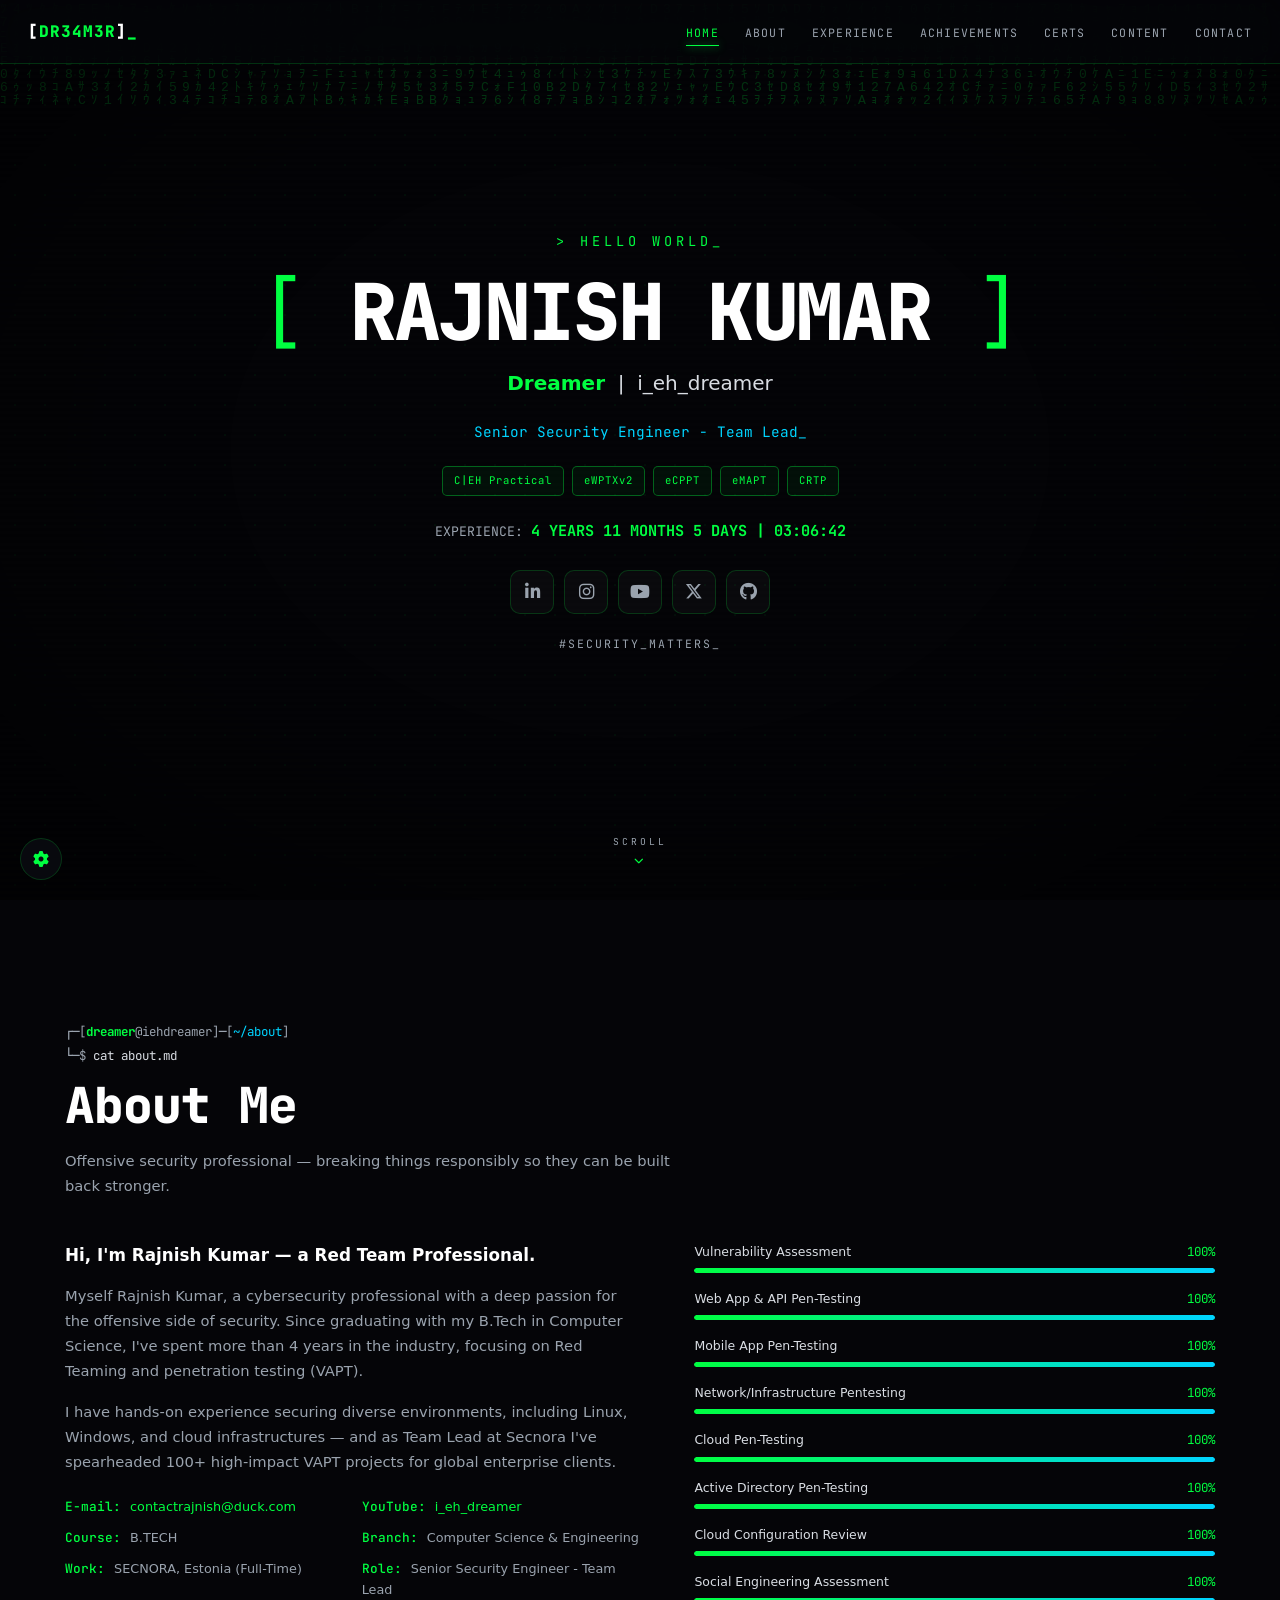
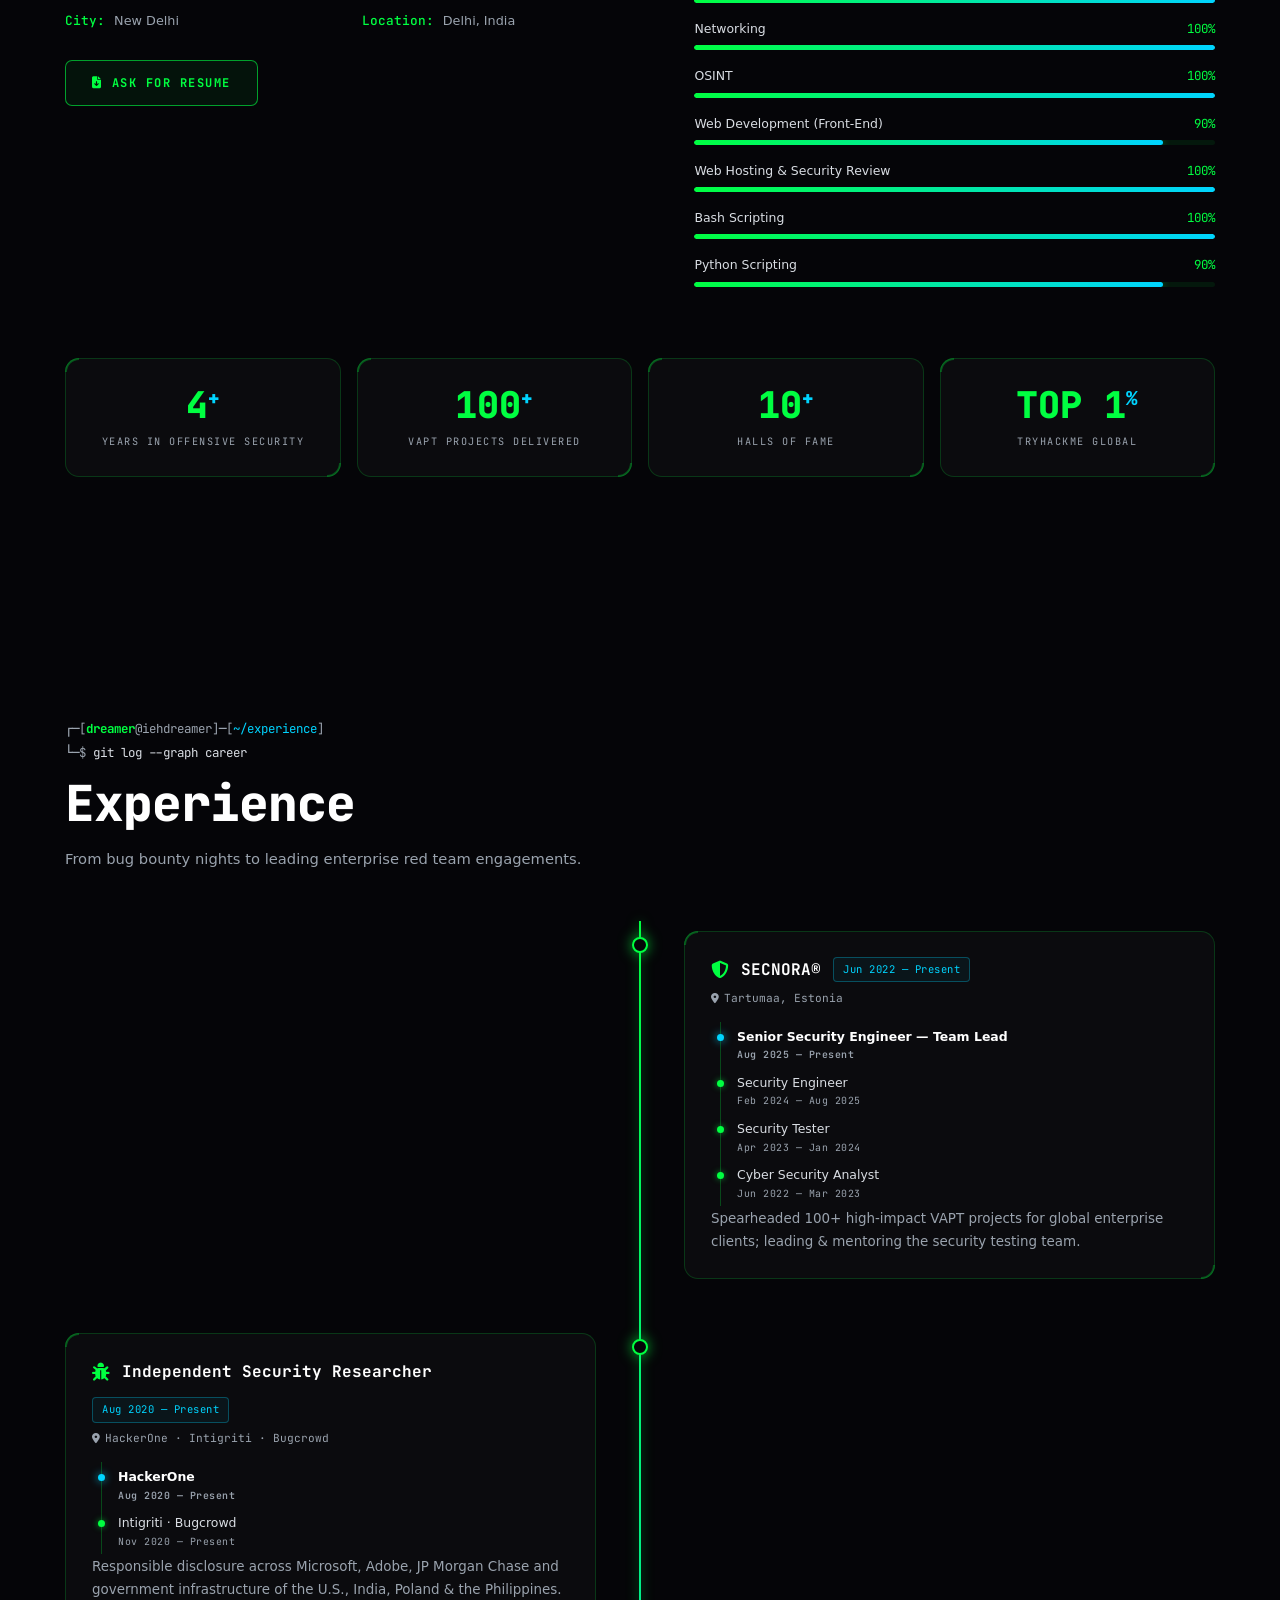
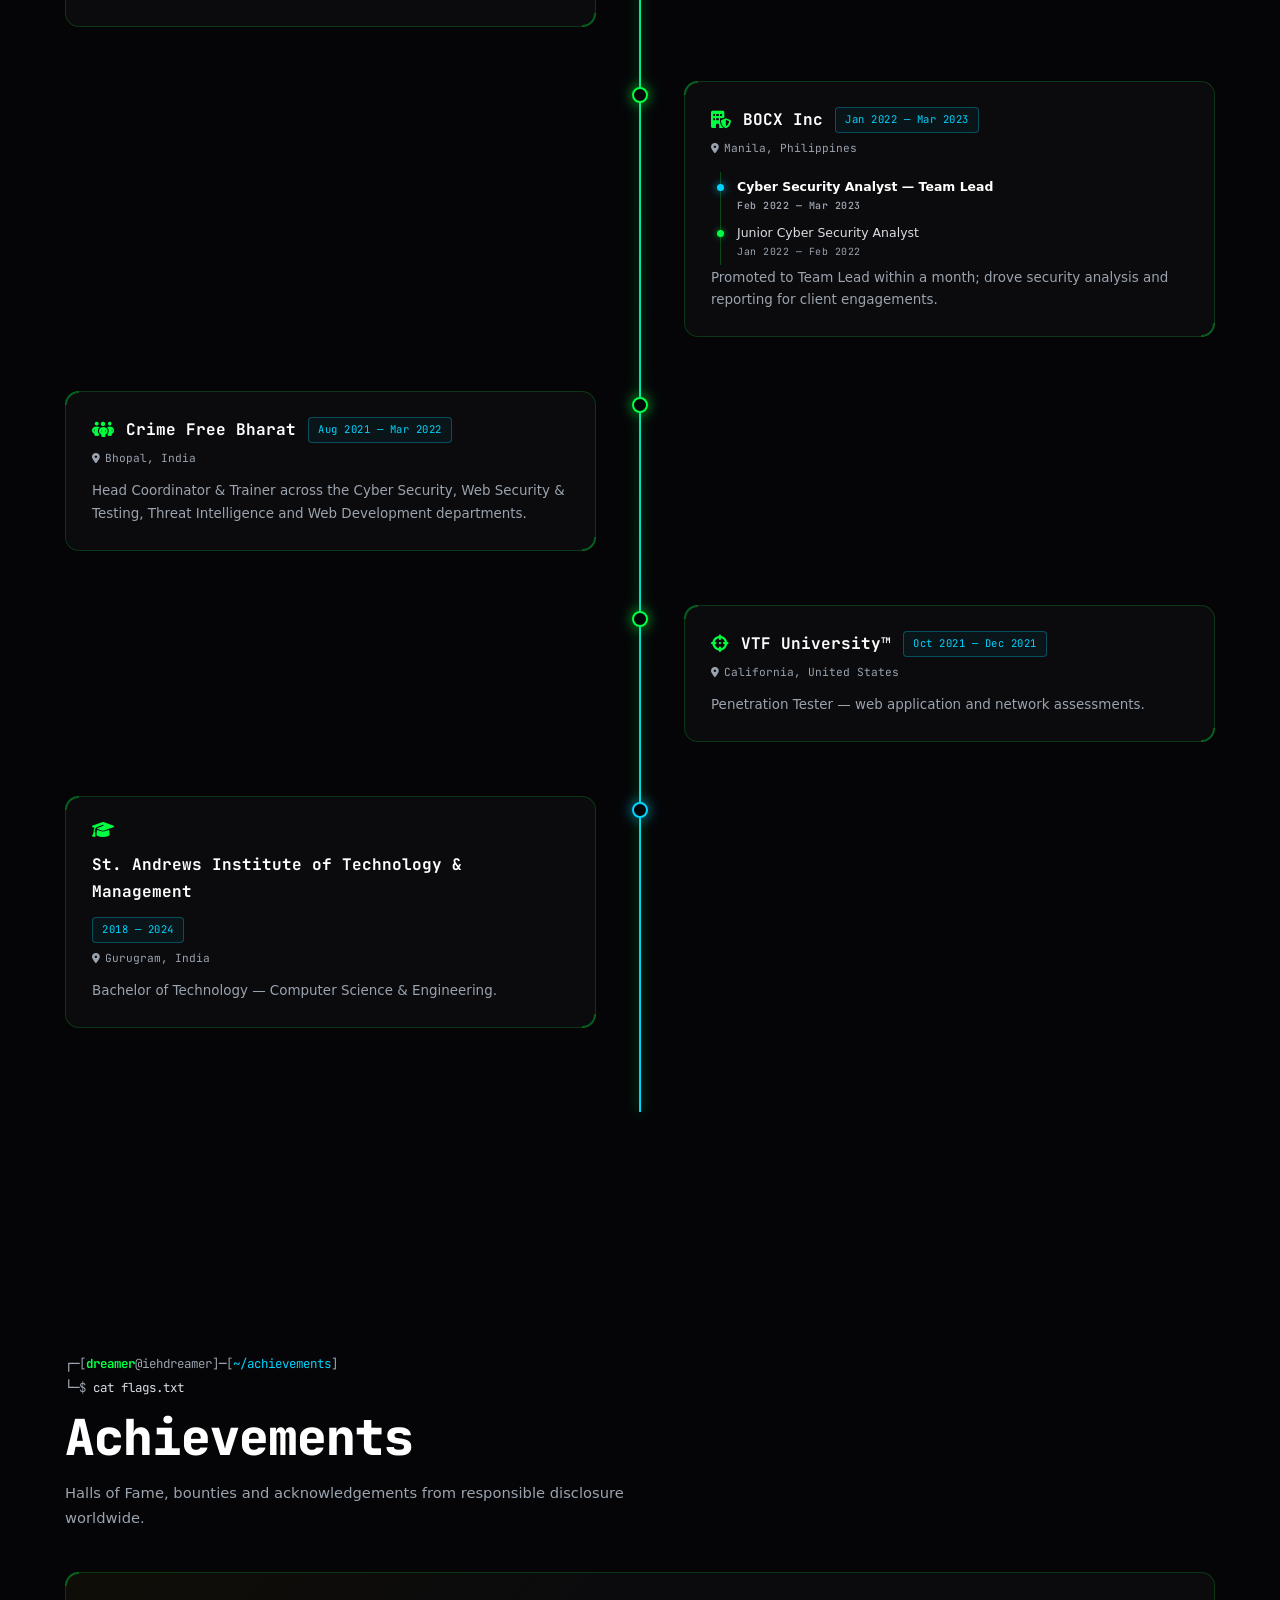
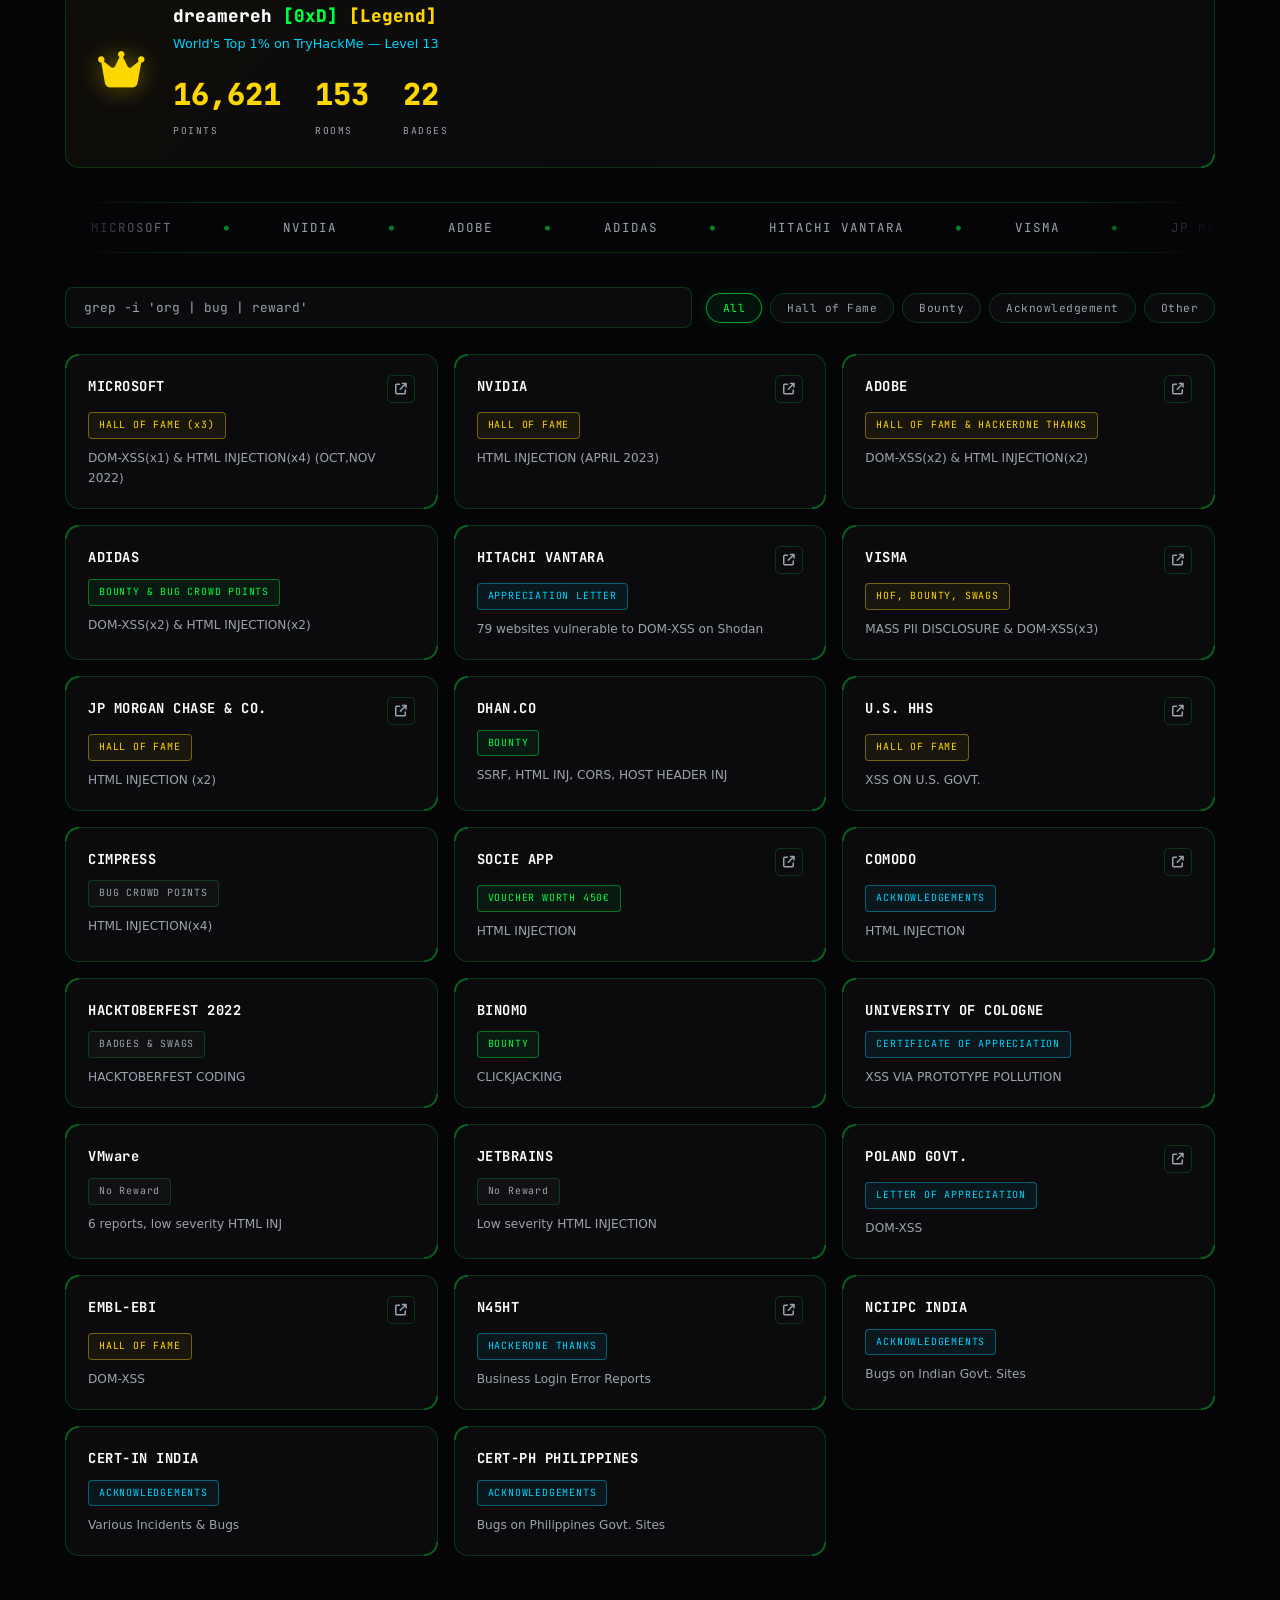
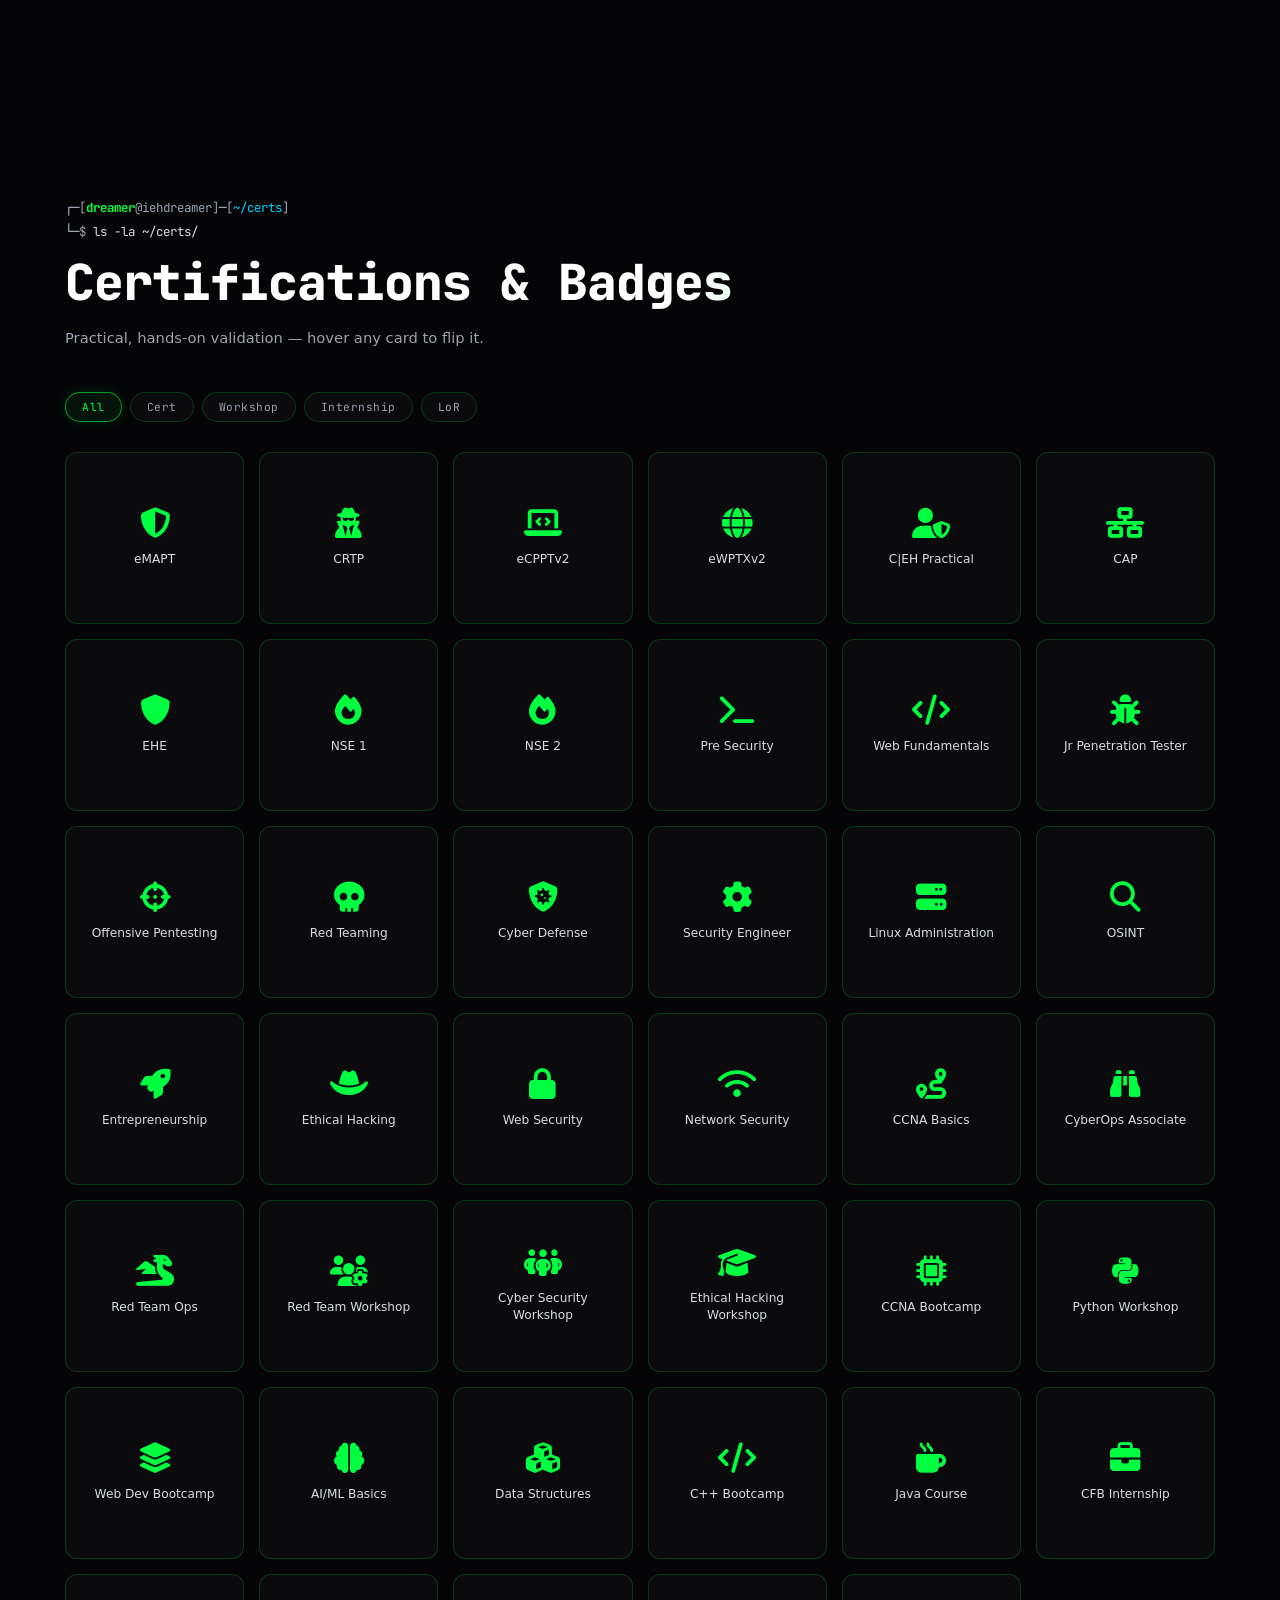
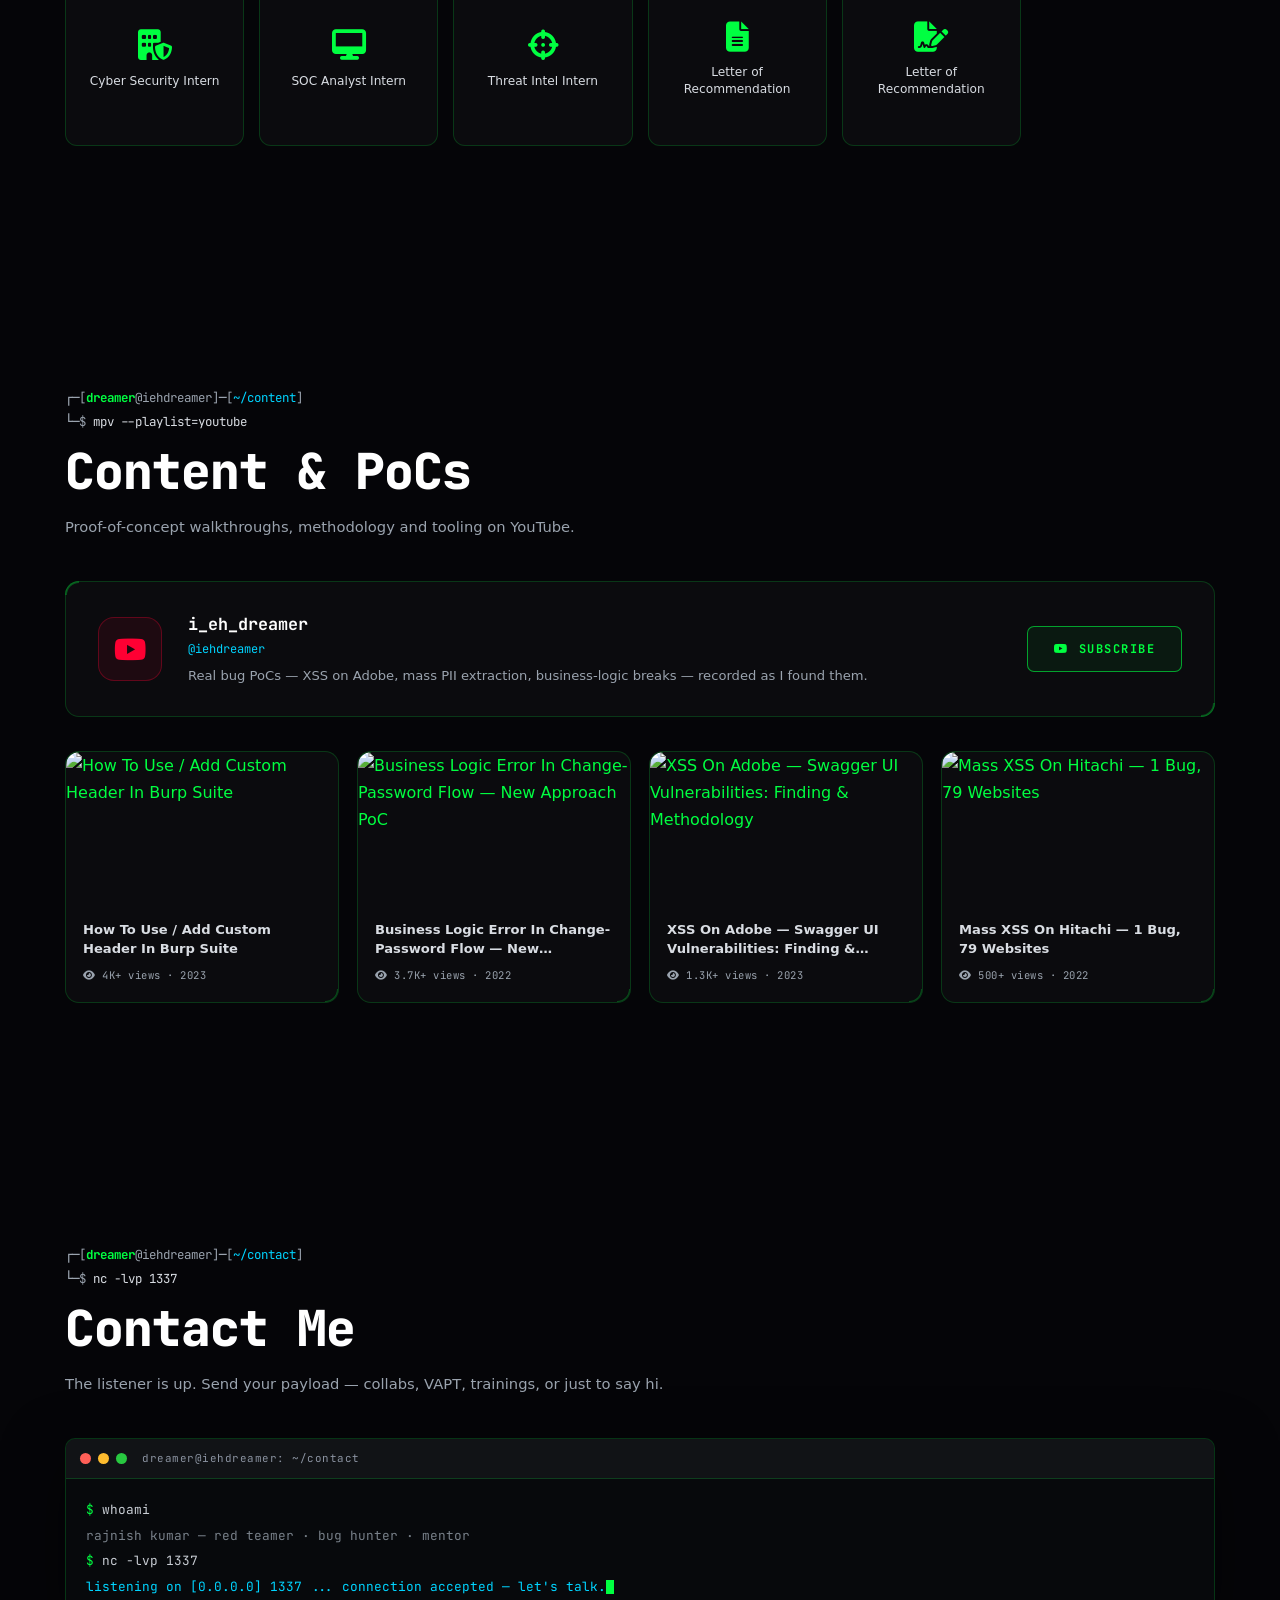
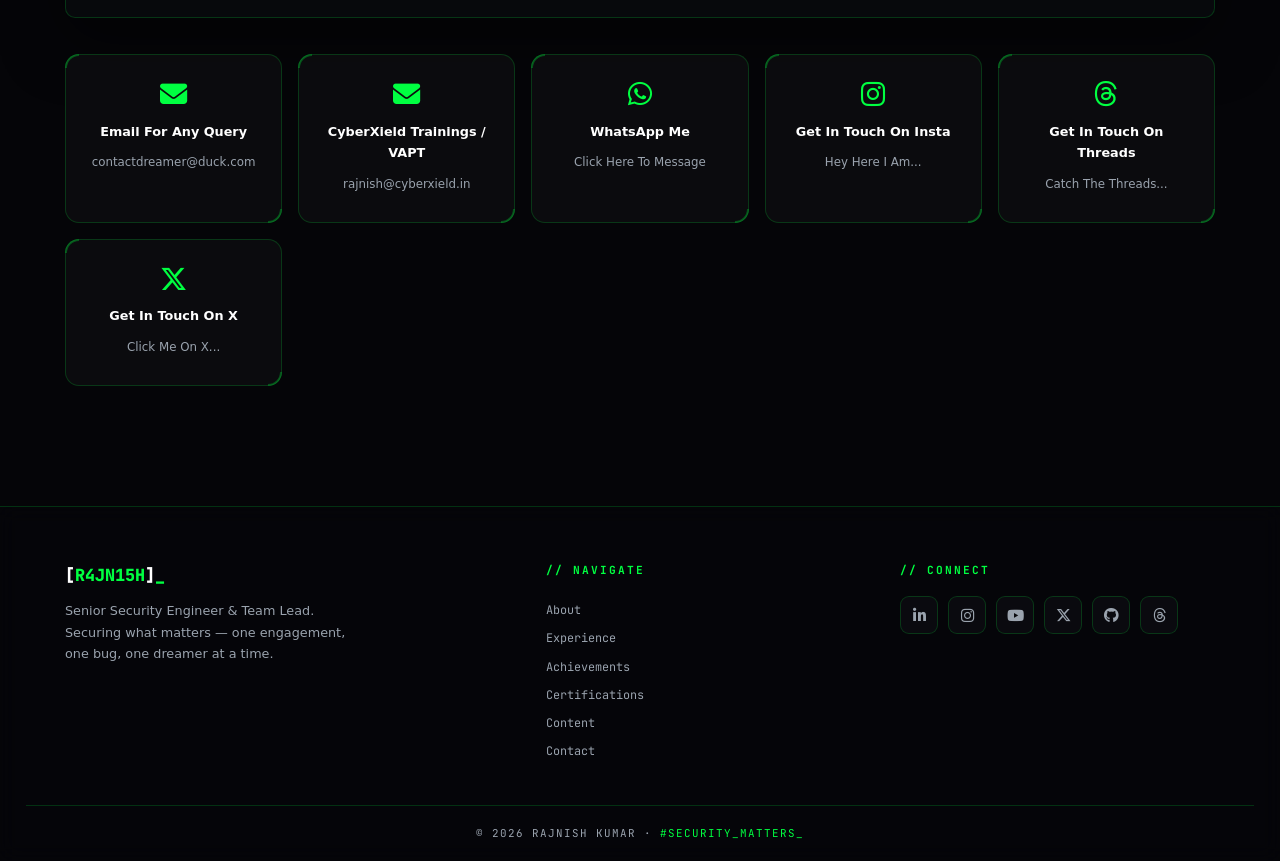
==== commit 45afbf79: "Create index.html" ====
--- a/index.html
+++ b/index.html
@@ -1,2650 +1,1284 @@
 <!DOCTYPE html>
-<html lang="en">
-
+<html lang="en" data-theme="matrix" data-mode="dark">
 <head>
-    <meta charset="UTF-8">
-    <meta name="viewport" content="width=device-width, initial-scale=1.0">
-    <link href="https://stackpath.bootstrapcdn.com/font-awesome/6.4.2/css/font-awesome.min.css" rel="stylesheet"
-        integrity="sha384-wvfXpqpZZVQGK6TAh5PVlGOfQNHSoD2xbE+QkPxCAFlNEevoEH3Sl0sibVcOQVnN" crossorigin="anonymous">
-    <script src="https://kit.fontawesome.com/cca841ce68.js" crossorigin="anonymous"></script>
-    <link rel="stylesheet" type="text/css" href="./css/style.css">
-    <link rel="stylesheet" type="text/css" href="./css/responsive.css">
-    <link rel="stylesheet" type="text/css" href="./css/pink.css">
-
-    <!--Live Style Switcher--><!--RAJNISH KUMAR (Dreamer)-->
-    <link rel="stylesheet" class="alternate-style" title="blue" type="text/css" href="./css/blue.css" disabled>
-    <link rel="stylesheet" class="alternate-style" title="green" type="text/css" href="./css/green.css" disabled>
-    <link rel="stylesheet" class="alternate-style" title="orange" type="text/css" href="./css/orange.css" disabled>
-    <link rel="stylesheet" class="alternate-style" title="yellow" type="text/css" href="./css/yellow.css" disabled>
-    <link rel="stylesheet" class="alternate-style" title="pink" type="text/css" href="./css/pink.css">
-    <link rel="stylesheet" type="text/css" href="./css/styleSwitcher.css">
-    <link rel="icon" type="image/x-icon" href="/images/favicon.ico">
-    <title>RAJNISH KUMAR (DREAMER) | i_eh_dreamer</title>
-    <script>
-        var bleep = new Audio();
-        bleep.src = "./audio/bleep.mp3";
-    </script>
-    <script>
-        var button = new Audio();
-        button.src = "./audio/button-19.mp3";
-    </script>
-    <script>
-        var whistle = new Audio();
-        whistle.src = "./audio/whistle.mp3";
-    </script>
-    <style type="text/css">
-        * {
-            margin: 0;
-            padding: 0;
-            box-sizing: border-box;
+<meta charset="UTF-8">
+<meta name="viewport" content="width=device-width, initial-scale=1.0">
+<title>RAJNISH KUMAR (DREAMER) | i_eh_dreamer</title>
+<meta name="description" content="Rajnish Kumar (Dreamer) - Senior Security Engineer & Team Lead | Red Team Professional | Bug Bounty Hunter">
+<meta property="og:title" content="RAJNISH KUMAR (DREAMER) | i_eh_dreamer">
+<meta property="og:description" content="Senior Security Engineer & Team Lead @ Secnora | Red Teaming & VAPT Specialist | HoF: Microsoft, Adobe, JP Morgan Chase & more.">
+<meta property="og:type" content="website">
+<meta property="og:url" content="https://iehdreamer.in">
+<meta property="og:image" content="https://iehdreamer.in/og.png">
+<meta name="twitter:card" content="summary_large_image">
+<meta name="twitter:title" content="RAJNISH KUMAR (DREAMER) | i_eh_dreamer">
+<meta name="twitter:description" content="Senior Security Engineer & Team Lead @ Secnora | Red Teaming & VAPT Specialist.">
+<meta name="twitter:image" content="https://iehdreamer.in/og.png">
+<link rel="canonical" href="https://iehdreamer.in/">
+<link rel="icon" href="data:image/svg+xml,%3Csvg xmlns='http://www.w3.org/2000/svg' viewBox='0 0 64 64'%3E%3Crect width='64' height='64' rx='13' fill='%23050508'/%3E%3Ctext x='9' y='45' font-family='monospace' font-size='31' font-weight='bold' fill='%2300ff41'%3E%26gt;_%3C/text%3E%3C/svg%3E">
+<script type="application/ld+json">
+{"@context":"https://schema.org","@type":"Person","name":"Rajnish Kumar","alternateName":["Dreamer","i_eh_dreamer"],"jobTitle":"Senior Security Engineer - Team Lead","worksFor":{"@type":"Organization","name":"Secnora"},"url":"https://iehdreamer.in","sameAs":["https://www.linkedin.com/in/rajnish-kumar-eh/","https://www.instagram.com/i_eh_dreamer/","https://www.youtube.com/@iehdreamer","https://x.com/i_eh_dreamer/","https://github.com/dreamer1eh/"]}
+</script>
+<link rel="preconnect" href="https://fonts.googleapis.com">
+<link rel="preconnect" href="https://fonts.gstatic.com" crossorigin>
+<link href="https://fonts.googleapis.com/css2?family=JetBrains+Mono:wght@400;500;700;800&display=swap" rel="stylesheet">
+<link rel="stylesheet" href="https://cdnjs.cloudflare.com/ajax/libs/font-awesome/6.5.1/css/all.min.css">
+<style>
+/* ============ TOKENS ============ */
+:root {
+  --p: #00ff41; --pr: 0,255,65; --s: #00d4ff; --sr: 0,212,255; --a: #b400ff; --ar: 180,0,255;
+  --gold: #ffd700;
+  --bg: #050508; --bg2: #0a0a10; --tx: #d9dde3; --txb: #ffffff; --txd: #9aa3ae;
+  --bd: rgba(var(--pr),0.18); --bdg: rgba(var(--pr),0.5);
+  --glass: rgba(255,255,255,0.028);
+  --glass-strong: rgba(255,255,255,0.05);
+  --font-mono: 'JetBrains Mono','Courier New',monospace;
+  --font-sans: 'Segoe UI',system-ui,-apple-system,sans-serif;
+  --nav-h: 64px;
+}
+[data-theme="blue"]   { --p:#00d4ff;--pr:0,212,255;--s:#0099ff;--sr:0,153,255;--a:#7000ff;--bd:rgba(0,212,255,0.18);--bdg:rgba(0,212,255,0.5); }
+[data-theme="purple"] { --p:#b400ff;--pr:180,0,255;--s:#ff00ff;--sr:255,0,255;--a:#00d4ff;--bd:rgba(180,0,255,0.18);--bdg:rgba(180,0,255,0.5); }
+[data-theme="orange"] { --p:#ff6a00;--pr:255,106,0;--s:#ffaa00;--sr:255,170,0;--a:#ff0044;--bd:rgba(255,106,0,0.18);--bdg:rgba(255,106,0,0.5); }
+[data-theme="red"]    { --p:#ff0044;--pr:255,0,68;--s:#ff4444;--sr:255,68,68;--a:#ff8800;--bd:rgba(255,0,68,0.18);--bdg:rgba(255,0,68,0.5); }
+[data-mode="light"] {
+  --bg:#eceef2; --bg2:#e0e3ea; --tx:#232730; --txb:#05070a; --txd:#5a6270;
+  --glass: rgba(10,15,25,0.04); --glass-strong: rgba(10,15,25,0.07);
+  --p:#00802a; --pr:0,128,42; --s:#00639c; --sr:0,99,156; --gold:#8a6b00;
+  --bd:rgba(var(--pr),0.3); --bdg:rgba(var(--pr),0.6);
+}
+[data-mode="light"][data-theme="blue"]   { --p:#006b9c;--pr:0,107,156;--s:#005c8f;--sr:0,92,143; }
+[data-mode="light"][data-theme="purple"] { --p:#7a00ad;--pr:122,0,173;--s:#9c0f9c;--sr:156,15,156; }
+[data-mode="light"][data-theme="orange"] { --p:#a34400;--pr:163,68,0;--s:#8f6400;--sr:143,100,0; }
+[data-mode="light"][data-theme="red"]    { --p:#b8003d;--pr:184,0,61;--s:#a32626;--sr:163,38,38; }
+
+/* ============ BASE ============ */
+*,*::before,*::after{box-sizing:border-box;margin:0;padding:0}
+html{scroll-behavior:smooth}
+html.lenis,html.lenis body{height:auto}
+.lenis.lenis-smooth{scroll-behavior:auto}
+body{font-family:var(--font-sans);background:var(--bg);color:var(--tx);line-height:1.7;overflow-x:hidden}
+body::after{ /* dot-grid texture */
+  content:'';position:fixed;inset:0;z-index:1;pointer-events:none;
+  background-image:radial-gradient(rgba(var(--pr),0.05) 1px,transparent 1px);
+  background-size:30px 30px;
+}
+::-webkit-scrollbar{width:5px}::-webkit-scrollbar-track{background:var(--bg)}::-webkit-scrollbar-thumb{background:rgba(var(--pr),0.6);border-radius:3px}
+a{color:var(--p);text-decoration:none;transition:0.3s}
+a:hover{text-shadow:0 0 12px rgba(var(--pr),0.8)}
+::selection{background:var(--p);color:var(--bg)}
+img{max-width:100%;display:block}
+button{font-family:inherit}
+
+/* ============ OVERLAYS ============ */
+#bg3d{position:fixed;inset:0;width:100%;height:100%;z-index:0}
+.no-webgl #bg3d{display:none}
+#matrix-overlay{position:fixed;inset:0;width:100%;height:100%;z-index:2;opacity:0.22;pointer-events:none}
+[data-mode="light"] #matrix-overlay{display:none}
+.scanlines{position:fixed;inset:0;z-index:3;pointer-events:none;background:repeating-linear-gradient(0deg,transparent,transparent 3px,rgba(0,0,0,0.025) 3px,rgba(0,0,0,0.025) 6px)}
+[data-mode="light"] .scanlines{display:none}
+#vignette{position:fixed;inset:0;z-index:3;pointer-events:none;background:radial-gradient(ellipse at center,transparent 45%,rgba(0,0,0,0.5) 100%)}
+[data-mode="light"] #vignette{background:radial-gradient(ellipse at center,transparent 60%,rgba(0,0,0,0.12) 100%)}
+#glow-cursor{position:fixed;width:340px;height:340px;border-radius:50%;pointer-events:none;z-index:3;background:radial-gradient(circle,rgba(var(--pr),0.05) 0%,transparent 70%);transform:translate(-50%,-50%);opacity:0;transition:opacity 0.4s}
+
+/* ============ TERMINAL WINDOW ============ */
+.term-window{background:rgba(8,10,14,0.92);border:1px solid var(--bd);border-radius:10px;overflow:hidden;box-shadow:0 20px 60px rgba(0,0,0,0.5)}
+[data-mode="light"] .term-window{background:rgba(15,18,24,0.95)}
+.term-bar{display:flex;align-items:center;gap:7px;padding:10px 14px;background:rgba(255,255,255,0.04);border-bottom:1px solid var(--bd)}
+.td{width:11px;height:11px;border-radius:50%}
+.td.r{background:#ff5f57}.td.y{background:#febc2e}.td.g{background:#28c840}
+.term-title{font-family:var(--font-mono);font-size:0.68rem;color:#8b93a1;margin-left:8px;letter-spacing:0.5px}
+.term-body{padding:18px 20px;font-family:var(--font-mono);font-size:0.8rem;line-height:2;color:#c8cdd4}
+.term-body .tp{color:var(--p)}
+.term-body .ts{color:var(--s)}
+.term-body .tm{color:#788089}
+
+/* ============ LOADER ============ */
+#loader{position:fixed;inset:0;z-index:9999;background:var(--bg);display:flex;align-items:center;justify-content:center;padding:20px;transition:opacity 0.55s,visibility 0.55s}
+#loader.done{opacity:0;visibility:hidden}
+#loader .term-window{width:min(560px,100%)}
+#boot-lines{min-height:150px}
+#boot-lines div{opacity:0;transform:translateY(4px);transition:opacity 0.25s,transform 0.25s}
+#boot-lines div.show{opacity:1;transform:none}
+.boot-cursor{display:inline-block;width:8px;height:14px;background:var(--p);vertical-align:middle;animation:blink 0.9s step-end infinite}
+@keyframes blink{50%{opacity:0}}
+
+/* ============ NAVBAR ============ */
+#navbar{position:fixed;top:0;left:0;right:0;height:var(--nav-h);z-index:500;display:flex;align-items:center;justify-content:space-between;padding:0 28px;background:rgba(5,5,10,0.65);backdrop-filter:blur(16px);-webkit-backdrop-filter:blur(16px);border-bottom:1px solid var(--bd)}
+[data-mode="light"] #navbar{background:rgba(236,238,242,0.7)}
+#nav-logo{font-family:var(--font-mono);font-weight:800;font-size:1rem;color:var(--txb);letter-spacing:1px}
+#nav-logo .lb{color:var(--p)}
+#logo-word{display:inline-block;min-width:7ch;text-align:left}
+#nav-links{display:flex;gap:26px;list-style:none}
+#nav-links a{font-family:var(--font-mono);font-size:0.72rem;letter-spacing:1.2px;color:var(--txd);text-transform:uppercase;position:relative;padding:6px 0}
+#nav-links a::after{content:'';position:absolute;left:0;bottom:0;width:0;height:1px;background:var(--p);box-shadow:0 0 8px var(--p);transition:width 0.3s}
+#nav-links a:hover{color:var(--tx)}
+#nav-links a.on{color:var(--p)}
+#nav-links a.on::after{width:100%}
+#nav-burger{display:none;background:none;border:1px solid var(--bd);border-radius:6px;color:var(--p);font-size:1rem;width:38px;height:38px;cursor:pointer}
+#progress-bar{position:absolute;left:0;bottom:-2px;height:2px;width:100%;background:linear-gradient(90deg,var(--p),var(--s));box-shadow:0 0 10px rgba(var(--pr),0.7);transform:scaleX(0);transform-origin:left}
+@media(max-width:900px){
+  #nav-burger{display:block}
+  /* backdrop-filter on #navbar makes it the containing block for fixed descendants —
+     use an explicit height (valid against navbar OR viewport) instead of bottom:0 */
+  #nav-links{position:fixed;top:var(--nav-h);right:0;bottom:auto;height:calc(100vh - var(--nav-h));height:calc(100dvh - var(--nav-h));width:min(280px,80vw);flex-direction:column;gap:4px;padding:26px 22px;background:rgba(6,8,12,0.96);backdrop-filter:blur(20px);border-left:1px solid var(--bd);transform:translateX(100%);visibility:hidden;transition:transform 0.35s cubic-bezier(0.22,1,0.36,1),visibility 0.35s;overflow-y:auto}
+  [data-mode="light"] #nav-links{background:rgba(236,238,242,0.97)}
+  #nav-links.open{transform:translateX(0);visibility:visible}
+  #nav-links a{font-size:0.85rem;padding:11px 8px;border-bottom:1px solid rgba(var(--pr),0.08)}
+}
+
+/* ============ LAYOUT / SECTION SHELL ============ */
+main{position:relative;z-index:10}
+.page-sec{position:relative;padding:120px 26px}
+.section-inner{max-width:1150px;margin:0 auto}
+.prompt-line{font-family:var(--font-mono);font-size:0.78rem;line-height:1.9;margin-bottom:10px;color:var(--txd)}
+.prompt-line .pl-1{display:block}
+.prompt-line .pl-2{display:block}
+.prompt-line b{color:var(--p);font-weight:700}
+.prompt-line i{color:var(--s);font-style:normal}
+.prompt-line .cmd{color:var(--tx)}
+.section-title{font-family:var(--font-mono);font-size:clamp(2rem,4.5vw,3.1rem);font-weight:800;letter-spacing:-0.02em;line-height:1.15;margin-bottom:14px;color:var(--txb);background:linear-gradient(100deg,var(--txb) 55%,rgb(var(--pr)));-webkit-background-clip:text;background-clip:text;-webkit-text-fill-color:transparent}
+.section-sub{color:var(--txd);font-size:0.92rem;max-width:640px;margin-bottom:42px}
+.section-head{margin-bottom:8px}
+
+/* ============ CARDS ============ */
+.corner-card{position:relative;background:var(--glass);border:1px solid var(--bd);border-radius:14px;transition:border-color 0.35s,transform 0.35s,box-shadow 0.35s}
+.corner-card::before,.corner-card::after{content:'';position:absolute;width:14px;height:14px;border-color:rgba(var(--pr),0.55);border-style:solid;opacity:0.5;transition:opacity 0.35s,width 0.35s,height 0.35s;pointer-events:none}
+.corner-card::before{top:-1px;left:-1px;border-width:2px 0 0 2px;border-radius:14px 0 0 0}
+.corner-card::after{bottom:-1px;right:-1px;border-width:0 2px 2px 0;border-radius:0 0 14px 0}
+.corner-card:hover{border-color:rgba(var(--pr),0.45);transform:translateY(-3px);box-shadow:0 14px 40px rgba(0,0,0,0.35),0 0 24px rgba(var(--pr),0.07)}
+.corner-card:hover::before,.corner-card:hover::after{opacity:1;width:22px;height:22px}
+.chip{display:inline-block;font-family:var(--font-mono);font-size:0.66rem;letter-spacing:1px;padding:5px 11px;border:1px solid rgba(var(--pr),0.35);border-radius:5px;color:var(--p);background:rgba(var(--pr),0.05)}
+.btn-neon{display:inline-flex;align-items:center;gap:9px;padding:12px 26px;border:1px solid rgba(var(--pr),0.6);color:var(--p);font-family:var(--font-mono);font-size:0.75rem;font-weight:700;letter-spacing:1.5px;border-radius:7px;cursor:pointer;background:rgba(var(--pr),0.06);transition:0.3s;text-transform:uppercase}
+.btn-neon:hover{background:rgba(var(--pr),0.14);box-shadow:0 0 28px rgba(var(--pr),0.3),inset 0 0 20px rgba(var(--pr),0.06);text-shadow:none}
+.filter-chip{background:var(--glass);border:1px solid var(--bd);color:var(--txd);padding:7px 16px;border-radius:20px;font-family:var(--font-mono);font-size:0.7rem;letter-spacing:0.5px;cursor:pointer;transition:0.3s}
+.filter-chip:hover,.filter-chip.on{border-color:rgba(var(--pr),0.6);color:var(--p);box-shadow:0 0 12px rgba(var(--pr),0.12);background:rgba(var(--pr),0.06)}
+
+/* ============ HERO ============ */
+#home{min-height:100vh;display:flex;align-items:center;justify-content:center;padding-top:calc(var(--nav-h) + 40px)}
+.hero-wrap{text-align:center;max-width:860px;margin:0 auto}
+.hero-greet{font-family:var(--font-mono);color:var(--p);font-size:0.85rem;letter-spacing:4px;margin-bottom:18px}
+.hero-name{font-family:var(--font-mono);font-size:clamp(2.2rem,6.2vw,4.9rem);font-weight:800;line-height:1.05;letter-spacing:-0.03em;color:var(--txb);margin-bottom:12px}
+.hero-name .brk{color:var(--p);font-weight:400}
+.glitch{position:relative;display:inline-block}
+.glitch::before,.glitch::after{content:attr(data-text);position:absolute;top:0;left:0;width:100%;overflow:hidden;opacity:0;pointer-events:none}
+.glitch:hover::before{opacity:0.85;color:var(--s);animation:glitchA 0.35s steps(2) infinite;clip-path:inset(0 0 55% 0)}
+.glitch:hover::after{opacity:0.85;color:var(--a);animation:glitchB 0.42s steps(2) infinite reverse;clip-path:inset(55% 0 0 0)}
+@keyframes glitchA{0%{transform:translate(-3px,-2px)}50%{transform:translate(3px,1px)}100%{transform:translate(-2px,2px)}}
+@keyframes glitchB{0%{transform:translate(3px,2px)}50%{transform:translate(-3px,-1px)}100%{transform:translate(2px,-2px)}}
+.hero-tag{font-size:clamp(1rem,2vw,1.25rem);color:var(--tx);margin-bottom:20px}
+.hero-tag em{color:var(--p);font-style:normal;font-weight:600}
+.hero-role-line{font-family:var(--font-mono);color:var(--s);font-size:0.9rem;margin-bottom:22px;min-height:1.6em}
+.hero-role-line .blink{animation:blink 1s step-end infinite}
+.hero-badges{display:flex;flex-wrap:wrap;gap:8px;justify-content:center;margin-bottom:22px}
+.hero-exp-live{font-family:var(--font-mono);font-size:0.82rem;color:var(--txd);margin-bottom:26px}
+.hero-exp-live strong{color:var(--p);font-size:0.95rem;font-weight:700}
+.hero-social-row{display:flex;gap:10px;justify-content:center;margin-bottom:20px}
+.hero-social-row a{display:flex;align-items:center;justify-content:center;width:44px;height:44px;border:1px solid var(--bd);border-radius:10px;color:var(--txd);font-size:1.1rem;transition:0.3s;background:var(--glass)}
+.hero-social-row a:hover{color:var(--p);border-color:rgba(var(--pr),0.6);transform:translateY(-4px);box-shadow:0 8px 20px rgba(0,0,0,0.3),0 0 16px rgba(var(--pr),0.15);text-shadow:none}
+.hero-hashtag{font-family:var(--font-mono);font-size:0.72rem;color:var(--txd);letter-spacing:2px}
+.scroll-cue{position:absolute;bottom:34px;left:50%;transform:translateX(-50%);display:flex;flex-direction:column;align-items:center;gap:6px;color:var(--txd);font-family:var(--font-mono);font-size:0.6rem;letter-spacing:3px;pointer-events:none}
+.scroll-cue i{animation:floatDown 2s ease-in-out infinite;color:var(--p)}
+@keyframes floatDown{50%{transform:translateY(7px)}}
+
+/* ============ ABOUT ============ */
+.about-grid{display:grid;grid-template-columns:1.05fr 0.95fr;gap:54px;align-items:start}
+.about-bio h3{color:var(--txb);margin-bottom:14px;font-size:1.05rem;font-weight:700}
+.about-bio p{color:var(--txd);font-size:0.92rem;margin-bottom:16px}
+.about-detail-grid{display:grid;grid-template-columns:1fr 1fr;gap:9px 18px;margin:22px 0 28px;list-style:none}
+.about-detail-grid li{font-size:0.8rem;color:var(--txd)}
+.about-detail-grid li strong{color:var(--p);font-family:var(--font-mono);font-weight:500;margin-right:5px}
+.skill-row{margin-bottom:15px}
+.skill-info{display:flex;justify-content:space-between;font-size:0.78rem;margin-bottom:6px}
+.skill-name{color:var(--tx)}
+.skill-val{color:var(--p);font-family:var(--font-mono)}
+.skill-track{height:5px;background:rgba(var(--pr),0.08);border-radius:3px;overflow:hidden}
+.skill-fill{height:100%;width:0%;border-radius:3px;background:linear-gradient(90deg,var(--p),var(--s));box-shadow:0 0 8px rgba(var(--pr),0.45)}
+#stats-row{display:grid;grid-template-columns:repeat(4,1fr);gap:16px;margin-top:56px}
+.stat{padding:26px 18px;text-align:center}
+.stat-num{font-family:var(--font-mono);font-size:2.3rem;font-weight:800;color:var(--p);line-height:1.1}
+.stat-num sup{font-size:1.2rem;color:var(--s)}
+.stat-lbl{font-family:var(--font-mono);font-size:0.64rem;letter-spacing:1.5px;color:var(--txd);text-transform:uppercase;margin-top:8px}
+
+/* ============ EXPERIENCE / TIMELINE ============ */
+#exp-timeline{position:relative;margin-top:50px;padding:10px 0 30px}
+#exp-timeline::before{content:'';position:absolute;top:0;bottom:0;left:50%;width:2px;transform:translateX(-50%);background:rgba(var(--pr),0.12)}
+.tl-progress{position:absolute;top:0;left:50%;width:2px;height:0;transform:translateX(-50%);background:linear-gradient(180deg,var(--p),var(--s));box-shadow:0 0 12px rgba(var(--pr),0.6)}
+.tl-item{position:relative;width:50%;padding:0 44px 54px 0}
+.tl-item:nth-child(even){margin-left:50%;padding:0 0 54px 44px}
+.tl-node{position:absolute;top:6px;right:-8px;width:16px;height:16px;border-radius:50%;background:var(--bg);border:2px solid var(--p);box-shadow:0 0 14px rgba(var(--pr),0.7);z-index:2}
+.tl-item:nth-child(even) .tl-node{right:auto;left:-8px}
+.tl-card{padding:24px 26px}
+.tl-co{display:flex;align-items:center;gap:12px;margin-bottom:6px;flex-wrap:wrap}
+.tl-co i{color:var(--p);font-size:1.1rem}
+.tl-co h3{font-family:var(--font-mono);font-size:1rem;font-weight:700;color:var(--txb)}
+.tl-period{font-family:var(--font-mono);font-size:0.66rem;color:var(--s);letter-spacing:0.5px;border:1px solid rgba(var(--sr),0.3);border-radius:4px;padding:3px 9px;background:rgba(var(--sr),0.05)}
+.tl-loc{font-family:var(--font-mono);font-size:0.7rem;color:var(--txd);margin-bottom:12px}
+.tl-loc i{margin-right:5px;font-size:0.65rem}
+.tl-desc{font-size:0.84rem;color:var(--txd)}
+.tl-roles{list-style:none;margin:14px 0 2px;padding-left:4px}
+.tl-roles li{position:relative;padding:4px 0 4px 22px;font-size:0.78rem;color:var(--tx)}
+.tl-roles li::before{content:'';position:absolute;left:5px;top:0;bottom:0;width:1px;background:rgba(var(--pr),0.25)}
+.tl-roles li::after{content:'';position:absolute;left:2px;top:12px;width:7px;height:7px;border-radius:50%;background:var(--p);box-shadow:0 0 6px rgba(var(--pr),0.6)}
+.tl-roles li:first-child{color:var(--txb);font-weight:600}
+.tl-roles li:first-child::after{background:var(--s);box-shadow:0 0 8px rgba(var(--sr),0.8)}
+.tl-roles .rd{display:block;font-family:var(--font-mono);font-size:0.62rem;color:var(--txd);letter-spacing:0.5px}
+.tl-edu .tl-node{border-color:var(--s);box-shadow:0 0 14px rgba(var(--sr),0.7)}
+
+/* ============ ACHIEVEMENTS ============ */
+#thm-card{display:flex;align-items:center;gap:28px;padding:28px 32px;margin-bottom:34px;flex-wrap:wrap;background:linear-gradient(135deg,rgba(255,215,0,0.045),var(--glass) 45%)}
+#thm-card > i{font-size:2.6rem;color:var(--gold);filter:drop-shadow(0 0 12px rgba(255,215,0,0.4))}
+.thm-name{font-family:var(--font-mono);font-weight:800;font-size:1.1rem;color:var(--txb)}
+.thm-name .lvl{color:var(--p)}
+.thm-name .leg{color:var(--gold)}
+.thm-rank{font-size:0.8rem;color:var(--s);margin-top:2px}
+.thm-metrics{display:flex;gap:34px;margin-top:14px;flex-wrap:wrap}
+.thm-metric .val{font-family:var(--font-mono);font-size:1.9rem;font-weight:800;color:var(--gold)}
+.thm-metric .lbl{font-family:var(--font-mono);font-size:0.6rem;color:var(--txd);letter-spacing:1.5px;text-transform:uppercase;margin-top:2px}
+#ach-marquee{overflow:hidden;margin-bottom:34px;padding:14px 0;border-top:1px solid var(--bd);border-bottom:1px solid var(--bd);-webkit-mask-image:linear-gradient(90deg,transparent,#000 12%,#000 88%,transparent);mask-image:linear-gradient(90deg,transparent,#000 12%,#000 88%,transparent)}
+.marquee-track{display:flex;gap:0;width:max-content;animation:marquee 36s linear infinite}
+#ach-marquee:hover .marquee-track{animation-play-state:paused}
+.marquee-track span{font-family:var(--font-mono);font-size:0.78rem;letter-spacing:2px;color:var(--txd);white-space:nowrap;padding:0 26px}
+.marquee-track span::after{content:'●';color:rgba(var(--pr),0.5);margin-left:52px;font-size:0.5rem;vertical-align:middle}
+@keyframes marquee{to{transform:translateX(-50%)}}
+.ach-controls{display:flex;gap:14px;flex-wrap:wrap;align-items:center;margin-bottom:26px}
+#ach-search{flex:1;min-width:230px;padding:11px 18px;background:var(--glass);border:1px solid var(--bd);border-radius:8px;color:var(--tx);font-family:var(--font-mono);font-size:0.8rem;outline:none;transition:0.3s}
+#ach-search:focus{border-color:rgba(var(--pr),0.6);box-shadow:0 0 14px rgba(var(--pr),0.12)}
+#ach-search::placeholder{color:var(--txd)}
+#ach-filters{display:flex;gap:8px;flex-wrap:wrap}
+#ach-grid{display:grid;grid-template-columns:repeat(auto-fill,minmax(min(310px,100%),1fr));gap:16px}
+.ach-card{padding:20px 22px;display:flex;flex-direction:column;gap:9px}
+.ach-card.hide{display:none}
+.ach-top{display:flex;justify-content:space-between;align-items:flex-start;gap:10px}
+.ach-org{font-family:var(--font-mono);font-weight:700;font-size:0.86rem;color:var(--txb);letter-spacing:0.5px}
+.ach-link{font-size:0.75rem;color:var(--txd);border:1px solid var(--bd);border-radius:5px;width:28px;height:28px;display:flex;align-items:center;justify-content:center;flex:none}
+.ach-link:hover{color:var(--p);border-color:rgba(var(--pr),0.6);text-shadow:none}
+.reward-chip{align-self:flex-start;font-family:var(--font-mono);font-size:0.62rem;letter-spacing:0.8px;padding:4px 10px;border-radius:4px;border:1px solid}
+.reward-chip[data-type="hof"]{color:var(--gold);border-color:rgba(255,215,0,0.4);background:rgba(255,215,0,0.06)}
+.reward-chip[data-type="bounty"]{color:var(--p);border-color:rgba(var(--pr),0.4);background:rgba(var(--pr),0.06)}
+.reward-chip[data-type="ack"]{color:var(--s);border-color:rgba(var(--sr),0.4);background:rgba(var(--sr),0.06)}
+.reward-chip[data-type="other"]{color:var(--txd);border-color:var(--bd);background:var(--glass)}
+.ach-desc{font-size:0.76rem;color:var(--txd);line-height:1.65}
+
+/* ============ CERTS ============ */
+#cert-filters{display:flex;gap:8px;flex-wrap:wrap;margin-bottom:30px}
+#cert-grid{display:grid;grid-template-columns:repeat(auto-fill,minmax(172px,1fr));gap:15px}
+.cert-card{perspective:700px;height:172px}
+.cert-card-inner{position:relative;width:100%;height:100%;transition:transform 0.55s cubic-bezier(0.4,0.1,0.2,1);transform-style:preserve-3d}
+.cert-card:hover .cert-card-inner,.cert-card:focus-visible .cert-card-inner,.cert-card:focus-within .cert-card-inner{transform:rotateY(180deg)}
+.cert-card:focus-visible{outline:2px solid var(--p);outline-offset:3px;border-radius:12px}
+.cert-f,.cert-b{position:absolute;inset:0;backface-visibility:hidden;-webkit-backface-visibility:hidden;border-radius:12px;display:flex;flex-direction:column;align-items:center;justify-content:center;padding:16px;text-align:center}
+.cert-f{background:var(--glass);border:1px solid var(--bd)}
+.cert-f i{font-size:1.9rem;color:var(--p);margin-bottom:12px}
+.cert-f h4{font-size:0.76rem;color:var(--tx);font-weight:500;line-height:1.4}
+.cert-b{background:rgba(var(--pr),0.05);border:1px solid rgba(var(--pr),0.4);transform:rotateY(180deg)}
+.cert-b h4{font-family:var(--font-mono);font-size:0.78rem;color:var(--p);margin-bottom:6px;line-height:1.4}
+.cert-b p{font-size:0.68rem;color:var(--txd)}
+
+/* ============ CONTENT / YOUTUBE ============ */
+.channel-card{display:flex;align-items:center;gap:26px;padding:28px 32px;margin-bottom:34px;flex-wrap:wrap}
+.channel-icon{width:64px;height:64px;border-radius:16px;display:flex;align-items:center;justify-content:center;font-size:1.8rem;color:#ff0033;background:rgba(255,0,51,0.08);border:1px solid rgba(255,0,51,0.3);flex:none}
+.channel-info{flex:1;min-width:220px}
+.channel-info h3{font-family:var(--font-mono);font-size:1.05rem;color:var(--txb);font-weight:700}
+.channel-handle{font-family:var(--font-mono);font-size:0.75rem;color:var(--s)}
+.channel-blurb{font-size:0.82rem;color:var(--txd);margin-top:6px}
+#videos-grid{display:grid;grid-template-columns:repeat(auto-fit,minmax(min(255px,100%),1fr));gap:18px}
+.video-card{overflow:hidden;display:flex;flex-direction:column}
+.vc-thumb{position:relative;aspect-ratio:16/9;overflow:hidden;border-radius:13px 13px 0 0}
+.vc-thumb img{width:100%;height:100%;object-fit:cover;transition:transform 0.5s}
+.video-card:hover .vc-thumb img{transform:scale(1.06)}
+.vc-play{position:absolute;inset:0;display:flex;align-items:center;justify-content:center;background:rgba(0,0,0,0.35);opacity:0;transition:opacity 0.35s}
+.video-card:hover .vc-play{opacity:1}
+.vc-play i{width:52px;height:52px;display:flex;align-items:center;justify-content:center;border-radius:50%;background:rgba(var(--pr),0.9);color:var(--bg);font-size:1.1rem;padding-left:4px}
+.vc-meta{padding:15px 17px 17px}
+.vc-meta h4{font-size:0.82rem;color:var(--tx);font-weight:600;line-height:1.5;margin-bottom:8px;display:-webkit-box;-webkit-line-clamp:2;-webkit-box-orient:vertical;overflow:hidden}
+.video-card:hover .vc-meta h4{color:var(--txb)}
+.vc-stats{font-family:var(--font-mono);font-size:0.66rem;color:var(--txd);letter-spacing:0.5px}
+
+/* ============ CONTACT ============ */
+#contact .term-window{margin-bottom:36px}
+#contact-grid{display:grid;grid-template-columns:repeat(auto-fill,minmax(215px,1fr));gap:16px}
+.contact-card{padding:26px 20px;text-align:center}
+.contact-card i{font-size:1.7rem;color:var(--p);margin-bottom:12px}
+.contact-card h4{font-size:0.8rem;color:var(--txb);margin-bottom:5px;font-weight:600}
+.contact-card a{font-size:0.74rem;color:var(--txd);word-break:break-word}
+.contact-card a:hover{color:var(--p)}
+
+/* ============ FOOTER ============ */
+#site-footer{position:relative;z-index:10;border-top:1px solid var(--bd);background:rgba(5,5,10,0.6);backdrop-filter:blur(10px);padding:54px 26px 0}
+[data-mode="light"] #site-footer{background:rgba(236,238,242,0.7)}
+.footer-inner{max-width:1150px;margin:0 auto;display:grid;grid-template-columns:1.4fr 1fr 1fr;gap:40px;padding-bottom:40px}
+.footer-col h5{font-family:var(--font-mono);font-size:0.7rem;letter-spacing:2px;color:var(--p);text-transform:uppercase;margin-bottom:16px}
+.footer-brand{font-family:var(--font-mono);font-weight:800;font-size:1.05rem;color:var(--txb);margin-bottom:10px}
+.footer-brand .lb{color:var(--p)}
+.footer-col p{font-size:0.8rem;color:var(--txd);max-width:300px}
+.footer-col ul{list-style:none}
+.footer-col ul a{display:block;font-family:var(--font-mono);font-size:0.74rem;color:var(--txd);padding:4px 0}
+.footer-col ul a:hover{color:var(--p)}
+.footer-social{display:flex;gap:10px;flex-wrap:wrap}
+.footer-social a{display:flex;align-items:center;justify-content:center;width:38px;height:38px;border:1px solid var(--bd);border-radius:9px;color:var(--txd);font-size:0.95rem;background:var(--glass)}
+.footer-social a:hover{color:var(--p);border-color:rgba(var(--pr),0.6);text-shadow:none}
+.footer-bar{border-top:1px solid var(--bd);padding:18px 0;text-align:center;font-family:var(--font-mono);font-size:0.68rem;color:var(--txd);letter-spacing:1px}
+.footer-bar .hash{color:var(--p)}
+
+/* ============ THEME PANEL / BACK-TOP ============ */
+#theme-panel{position:fixed;bottom:20px;left:20px;z-index:600;display:flex;flex-direction:column;gap:8px}
+#theme-toggle{width:42px;height:42px;border-radius:50%;background:rgba(10,12,18,0.8);border:1px solid var(--bd);color:var(--p);font-size:1rem;cursor:pointer;transition:0.3s;display:flex;align-items:center;justify-content:center;backdrop-filter:blur(8px)}
+[data-mode="light"] #theme-toggle{background:rgba(236,238,242,0.85)}
+#theme-toggle:hover{border-color:rgba(var(--pr),0.7);box-shadow:0 0 16px rgba(var(--pr),0.3)}
+#theme-opts{display:flex;flex-direction:column;gap:7px;background:rgba(6,8,12,0.92);border:1px solid var(--bd);border-radius:11px;padding:11px;opacity:0;transform:translateY(8px);pointer-events:none;visibility:hidden;transition:opacity 0.3s,transform 0.3s,visibility 0.3s;backdrop-filter:blur(12px)}
+[data-mode="light"] #theme-opts{background:rgba(236,238,242,0.95)}
+#theme-opts.open{opacity:1;transform:translateY(0);pointer-events:all;visibility:visible}
+.tdot{width:24px;height:24px;border-radius:50%;cursor:pointer;border:2px solid transparent;transition:0.3s}
+.tdot:hover,.tdot.on{border-color:#fff;box-shadow:0 0 10px currentColor}
+[data-mode="light"] .tdot:hover,[data-mode="light"] .tdot.on{border-color:#05070a}
+.tdot.g{background:#00ff41;color:#00ff41}.tdot.b{background:#00d4ff;color:#00d4ff}.tdot.p{background:#b400ff;color:#b400ff}.tdot.o{background:#ff6a00;color:#ff6a00}.tdot.r{background:#ff0044;color:#ff0044}
+#mode-switch{display:flex;align-items:center;gap:8px;padding:6px 4px 2px;cursor:pointer;color:var(--txd);font-family:var(--font-mono);font-size:0.6rem;letter-spacing:1px;transition:0.3s;background:none;border:none}
+#mode-switch:hover{color:var(--p)}
+#back-top{position:fixed;bottom:20px;right:20px;z-index:600;width:42px;height:42px;border-radius:10px;background:rgba(10,12,18,0.8);border:1px solid var(--bd);color:var(--p);font-size:0.95rem;cursor:pointer;display:flex;align-items:center;justify-content:center;opacity:0;pointer-events:none;transform:translateY(10px);transition:0.35s;backdrop-filter:blur(8px)}
+[data-mode="light"] #back-top{background:rgba(236,238,242,0.85)}
+#back-top.show{opacity:1;pointer-events:all;transform:translateY(0)}
+#back-top:hover{border-color:rgba(var(--pr),0.7);box-shadow:0 0 16px rgba(var(--pr),0.3)}
+
+/* ============ RESPONSIVE ============ */
+@media(max-width:900px){
+  .page-sec{padding:90px 20px}
+  .about-grid{grid-template-columns:1fr;gap:44px}
+  #stats-row{grid-template-columns:repeat(2,1fr)}
+  #exp-timeline::before,.tl-progress{left:18px;transform:none}
+  .tl-item,.tl-item:nth-child(even){width:100%;margin-left:0;padding:0 0 44px 46px}
+  .tl-node,.tl-item:nth-child(even) .tl-node{left:10px;right:auto}
+  .footer-inner{grid-template-columns:1fr;gap:30px}
+  #thm-card{flex-direction:column;text-align:center;align-items:center}
+  .thm-metrics{justify-content:center}
+}
+@media(max-width:600px){
+  .about-detail-grid{grid-template-columns:1fr}
+  #cert-grid{grid-template-columns:repeat(auto-fill,minmax(136px,1fr))}
+  .cert-card{height:150px}
+  #contact-grid{grid-template-columns:repeat(auto-fill,minmax(160px,1fr))}
+  .channel-card{flex-direction:column;text-align:center}
+  #theme-panel{left:12px;bottom:12px}
+  #back-top{right:12px;bottom:12px}
+  .hero-badges{gap:6px}
+  .chip{font-size:0.6rem;padding:4px 8px}
+}
+
+/* ============ PRINT ============ */
+@media print{
+  #bg3d,#matrix-overlay,.scanlines,#vignette,#glow-cursor,#theme-panel,#back-top,#loader,#navbar,.scroll-cue{display:none!important}
+  :root{--tx:#111;--txb:#000;--txd:#444;--p:#006622;--pr:0,102,34;--s:#005577;--gold:#8a6b00;--bg:#fff}
+  body{background:#fff;color:#111}
+  body::after{display:none}
+  .section-title{background:none;-webkit-text-fill-color:initial;color:#000}
+  main *{opacity:1!important;visibility:visible!important;transform:none!important}
+}
+
+/* ============ REDUCED MOTION ============ */
+@media(prefers-reduced-motion:reduce){
+  html{scroll-behavior:auto}
+  .marquee-track{animation:none}
+  .scroll-cue i,.boot-cursor,.hero-role-line .blink{animation:none}
+  .glitch:hover::before,.glitch:hover::after{animation:none;opacity:0}
+  .fa-spin{animation:none}
+  *{transition-duration:0.01ms!important}
+  .skill-fill{width:var(--fill,100%)}
+}
+</style>
+</head>
+<body>
+
+<!-- ===== BOOT LOADER ===== -->
+<div id="loader" aria-hidden="true">
+  <div class="term-window boot">
+    <div class="term-bar"><span class="td r"></span><span class="td y"></span><span class="td g"></span><span class="term-title">dreamer@iehdreamer: ~/boot</span></div>
+    <div class="term-body" id="boot-lines"></div>
+  </div>
+</div>
+<noscript><style>#loader{display:none}.content-hint{display:block}</style></noscript>
+
+<!-- ===== BACKDROPS & OVERLAYS ===== -->
+<canvas id="bg3d" aria-hidden="true"></canvas>
+<canvas id="matrix-overlay" aria-hidden="true"></canvas>
+<div class="scanlines" aria-hidden="true"></div>
+<div id="vignette" aria-hidden="true"></div>
+<div id="glow-cursor" aria-hidden="true"></div>
+
+<!-- ===== NAVBAR ===== -->
+<header id="navbar">
+  <a href="#home" id="nav-logo">[<span class="lb" id="logo-word">R4JN15H</span>]<span class="lb">_</span></a>
+  <nav aria-label="Main navigation">
+    <ul id="nav-links">
+      <li><a href="#home" class="on">Home</a></li>
+      <li><a href="#about">About</a></li>
+      <li><a href="#experience">Experience</a></li>
+      <li><a href="#achievements">Achievements</a></li>
+      <li><a href="#certs">Certs</a></li>
+      <li><a href="#content">Content</a></li>
+      <li><a href="#contact">Contact</a></li>
+    </ul>
+  </nav>
+  <button id="nav-burger" aria-label="Toggle navigation menu" aria-expanded="false"><i class="fas fa-bars"></i></button>
+  <div id="progress-bar" aria-hidden="true"></div>
+</header>
+
+<main>
+
+<!-- ===== HERO ===== -->
+<section class="page-sec" id="home">
+  <div class="section-inner hero-wrap">
+    <div class="hero-greet">&gt; HELLO WORLD_</div>
+    <h1 class="hero-name"><span class="brk">[</span> <span class="glitch" data-text="RAJNISH KUMAR">RAJNISH KUMAR</span> <span class="brk">]</span></h1>
+    <p class="hero-tag"><em>Dreamer</em> &nbsp;|&nbsp; i_eh_dreamer</p>
+    <div class="hero-role-line"><span id="typing-out"></span><span class="blink">_</span></div>
+    <div class="hero-badges">
+      <span class="chip">C|EH Practical</span><span class="chip">eWPTXv2</span><span class="chip">eCPPT</span><span class="chip">eMAPT</span><span class="chip">CRTP</span>
+    </div>
+    <div class="hero-exp-live">EXPERIENCE: <strong id="exp-live"></strong></div>
+    <div class="hero-social-row">
+      <a href="https://www.linkedin.com/in/rajnish-kumar-eh/" target="_blank" rel="noopener" aria-label="LinkedIn"><i class="fab fa-linkedin-in"></i></a>
+      <a href="https://www.instagram.com/i_eh_dreamer/" target="_blank" rel="noopener" aria-label="Instagram"><i class="fab fa-instagram"></i></a>
+      <a href="https://www.youtube.com/@iehdreamer" target="_blank" rel="noopener" aria-label="YouTube"><i class="fab fa-youtube"></i></a>
+      <a href="https://x.com/i_eh_dreamer/" target="_blank" rel="noopener" aria-label="X (Twitter)"><i class="fab fa-x-twitter"></i></a>
+      <a href="https://github.com/dreamer1eh/" target="_blank" rel="noopener" aria-label="GitHub"><i class="fab fa-github"></i></a>
+    </div>
+    <p class="hero-hashtag">#SECURITY_MATTERS_</p>
+  </div>
+  <div class="scroll-cue"><span>SCROLL</span><i class="fas fa-chevron-down"></i></div>
+</section>
+
+<!-- ===== ABOUT ===== -->
+<section class="page-sec" id="about">
+  <div class="section-inner">
+    <div class="section-head">
+      <div class="prompt-line"><span class="pl-1">┌─[<b>dreamer</b>@iehdreamer]─[<i>~/about</i>]</span><span class="pl-2">└─$ <span class="cmd">cat about.md</span></span></div>
+      <h2 class="section-title">About Me</h2>
+      <p class="section-sub">Offensive security professional — breaking things responsibly so they can be built back stronger.</p>
+    </div>
+    <div class="about-grid">
+      <div class="about-bio">
+        <h3>Hi, I'm Rajnish Kumar — a Red Team Professional.</h3>
+        <p>Myself Rajnish Kumar, a cybersecurity professional with a deep passion for the offensive side of security. Since graduating with my B.Tech in Computer Science, I've spent more than 4 years in the industry, focusing on Red Teaming and penetration testing (VAPT).</p>
+        <p>I have hands-on experience securing diverse environments, including Linux, Windows, and cloud infrastructures — and as Team Lead at Secnora I've spearheaded 100+ high-impact VAPT projects for global enterprise clients.</p>
+        <ul class="about-detail-grid" id="about-details"></ul>
+        <a href="mailto:contactrajnish@duck.com" class="btn-neon"><i class="fas fa-file-arrow-down"></i> Ask For Resume</a>
+      </div>
+      <div id="skills-container"></div>
+    </div>
+    <div id="stats-row"></div>
+  </div>
+</section>
+
+<!-- ===== EXPERIENCE ===== -->
+<section class="page-sec" id="experience">
+  <div class="section-inner">
+    <div class="section-head">
+      <div class="prompt-line"><span class="pl-1">┌─[<b>dreamer</b>@iehdreamer]─[<i>~/experience</i>]</span><span class="pl-2">└─$ <span class="cmd">git log --graph career</span></span></div>
+      <h2 class="section-title">Experience</h2>
+      <p class="section-sub">From bug bounty nights to leading enterprise red team engagements.</p>
+    </div>
+    <div id="exp-timeline"></div>
+  </div>
+</section>
+
+<!-- ===== ACHIEVEMENTS ===== -->
+<section class="page-sec" id="achievements">
+  <div class="section-inner">
+    <div class="section-head">
+      <div class="prompt-line"><span class="pl-1">┌─[<b>dreamer</b>@iehdreamer]─[<i>~/achievements</i>]</span><span class="pl-2">└─$ <span class="cmd">cat flags.txt</span></span></div>
+      <h2 class="section-title">Achievements</h2>
+      <p class="section-sub">Halls of Fame, bounties and acknowledgements from responsible disclosure worldwide.</p>
+    </div>
+    <div id="thm-card" class="corner-card"></div>
+    <div id="ach-marquee" aria-hidden="true"><div class="marquee-track" id="marquee-track"></div></div>
+    <div class="ach-controls">
+      <input type="text" id="ach-search" placeholder="grep -i 'org | bug | reward'" aria-label="Search achievements">
+      <div id="ach-filters"></div>
+    </div>
+    <div id="ach-grid"></div>
+  </div>
+</section>
+
+<!-- ===== CERTIFICATIONS ===== -->
+<section class="page-sec" id="certs">
+  <div class="section-inner">
+    <div class="section-head">
+      <div class="prompt-line"><span class="pl-1">┌─[<b>dreamer</b>@iehdreamer]─[<i>~/certs</i>]</span><span class="pl-2">└─$ <span class="cmd">ls -la ~/certs/</span></span></div>
+      <h2 class="section-title">Certifications &amp; Badges</h2>
+      <p class="section-sub">Practical, hands-on validation — hover any card to flip it.</p>
+    </div>
+    <div id="cert-filters"></div>
+    <div id="cert-grid"></div>
+  </div>
+</section>
+
+<!-- ===== CONTENT / YOUTUBE ===== -->
+<section class="page-sec" id="content">
+  <div class="section-inner">
+    <div class="section-head">
+      <div class="prompt-line"><span class="pl-1">┌─[<b>dreamer</b>@iehdreamer]─[<i>~/content</i>]</span><span class="pl-2">└─$ <span class="cmd">mpv --playlist=youtube</span></span></div>
+      <h2 class="section-title">Content &amp; PoCs</h2>
+      <p class="section-sub">Proof-of-concept walkthroughs, methodology and tooling on YouTube.</p>
+    </div>
+    <div class="channel-card corner-card">
+      <div class="channel-icon"><i class="fab fa-youtube"></i></div>
+      <div class="channel-info">
+        <h3>i_eh_dreamer</h3>
+        <div class="channel-handle">@iehdreamer</div>
+        <p class="channel-blurb">Real bug PoCs — XSS on Adobe, mass PII extraction, business-logic breaks — recorded as I found them.</p>
+      </div>
+      <a href="https://www.youtube.com/@iehdreamer" target="_blank" rel="noopener" class="btn-neon"><i class="fab fa-youtube"></i> Subscribe</a>
+    </div>
+    <div id="videos-grid"></div>
+  </div>
+</section>
+
+<!-- ===== CONTACT ===== -->
+<section class="page-sec" id="contact">
+  <div class="section-inner">
+    <div class="section-head">
+      <div class="prompt-line"><span class="pl-1">┌─[<b>dreamer</b>@iehdreamer]─[<i>~/contact</i>]</span><span class="pl-2">└─$ <span class="cmd">nc -lvp 1337</span></span></div>
+      <h2 class="section-title">Contact Me</h2>
+      <p class="section-sub">The listener is up. Send your payload — collabs, VAPT, trainings, or just to say hi.</p>
+    </div>
+    <div class="term-window">
+      <div class="term-bar"><span class="td r"></span><span class="td y"></span><span class="td g"></span><span class="term-title">dreamer@iehdreamer: ~/contact</span></div>
+      <div class="term-body">
+        <div><span class="tp">$</span> whoami</div>
+        <div><span class="tm">rajnish kumar — red teamer · bug hunter · mentor</span></div>
+        <div><span class="tp">$</span> nc -lvp 1337</div>
+        <div><span class="ts">listening on [0.0.0.0] 1337 ... connection accepted — let's talk.</span><span class="boot-cursor"></span></div>
+      </div>
+    </div>
+    <div id="contact-grid"></div>
+  </div>
+</section>
+
+</main>
+
+<!-- ===== FOOTER ===== -->
+<footer id="site-footer">
+  <div class="footer-inner">
+    <div class="footer-col">
+      <div class="footer-brand">[<span class="lb">R4JN15H</span>]<span class="lb">_</span></div>
+      <p>Senior Security Engineer &amp; Team Lead. Securing what matters — one engagement, one bug, one dreamer at a time.</p>
+    </div>
+    <div class="footer-col">
+      <h5>// navigate</h5>
+      <ul>
+        <li><a href="#about">About</a></li>
+        <li><a href="#experience">Experience</a></li>
+        <li><a href="#achievements">Achievements</a></li>
+        <li><a href="#certs">Certifications</a></li>
+        <li><a href="#content">Content</a></li>
+        <li><a href="#contact">Contact</a></li>
+      </ul>
+    </div>
+    <div class="footer-col">
+      <h5>// connect</h5>
+      <div class="footer-social">
+        <a href="https://www.linkedin.com/in/rajnish-kumar-eh/" target="_blank" rel="noopener" aria-label="LinkedIn"><i class="fab fa-linkedin-in"></i></a>
+        <a href="https://www.instagram.com/i_eh_dreamer/" target="_blank" rel="noopener" aria-label="Instagram"><i class="fab fa-instagram"></i></a>
+        <a href="https://www.youtube.com/@iehdreamer" target="_blank" rel="noopener" aria-label="YouTube"><i class="fab fa-youtube"></i></a>
+        <a href="https://x.com/i_eh_dreamer/" target="_blank" rel="noopener" aria-label="X (Twitter)"><i class="fab fa-x-twitter"></i></a>
+        <a href="https://github.com/dreamer1eh/" target="_blank" rel="noopener" aria-label="GitHub"><i class="fab fa-github"></i></a>
+        <a href="https://www.threads.net/@i_eh_dreamer" target="_blank" rel="noopener" aria-label="Threads"><i class="fab fa-threads"></i></a>
+      </div>
+    </div>
+  </div>
+  <div class="footer-bar">© <span id="foot-year">2026</span> RAJNISH KUMAR · <span class="hash">#SECURITY_MATTERS_</span></div>
+</footer>
+
+<!-- ===== THEME PANEL ===== -->
+<div id="theme-panel">
+  <div id="theme-opts">
+    <div class="tdot g on" data-theme="matrix" role="button" tabindex="0" aria-label="Matrix green theme"></div>
+    <div class="tdot b" data-theme="blue" role="button" tabindex="0" aria-label="Blue theme"></div>
+    <div class="tdot p" data-theme="purple" role="button" tabindex="0" aria-label="Purple theme"></div>
+    <div class="tdot o" data-theme="orange" role="button" tabindex="0" aria-label="Orange theme"></div>
+    <div class="tdot r" data-theme="red" role="button" tabindex="0" aria-label="Red theme"></div>
+    <button id="mode-switch"><i class="fas fa-moon"></i> <span>DARK</span></button>
+  </div>
+  <button id="theme-toggle" aria-label="Theme settings" aria-expanded="false"><i class="fas fa-cog fa-spin"></i></button>
+</div>
+
+<button id="back-top" aria-label="Back to top"><i class="fas fa-arrow-up"></i></button>
+
+<!-- ===== THREE.JS BACKDROP : GLOBAL ATTACK MAP ===== -->
+<script type="importmap">
+{"imports":{"three":"https://cdn.jsdelivr.net/npm/three@0.160.0/build/three.module.js"}}
+</script>
+<script type="module">
+try {
+  const THREE = await import('three');
+  const MOBILE = window.matchMedia('(max-width:768px)').matches;
+  const RM = window.matchMedia('(prefers-reduced-motion: reduce)').matches;
+
+  // ----- Renderer / scene / camera -----
+  const bgCanvas = document.getElementById('bg3d');
+  const renderer = new THREE.WebGLRenderer({canvas:bgCanvas,antialias:true,alpha:true});
+  renderer.setPixelRatio(Math.min(window.devicePixelRatio, MOBILE?1.5:2));
+  renderer.setSize(window.innerWidth,window.innerHeight);
+  renderer.setClearColor(0x000000,0); // transparent — body bg (theme/mode aware) shows through
+  const scene = new THREE.Scene();
+  const camera = new THREE.PerspectiveCamera(42,window.innerWidth/window.innerHeight,0.1,300);
+
+  const R = 5;
+  const globe = new THREE.Group();
+  globe.rotation.z = 0.18; // slight axial tilt
+  scene.add(globe);
+
+  // lat/lon → position on sphere
+  const ll = (lat,lon,r=R)=>{
+    const phi=(90-lat)*Math.PI/180, theta=(lon+180)*Math.PI/180;
+    return new THREE.Vector3(-r*Math.sin(phi)*Math.cos(theta), r*Math.cos(phi), r*Math.sin(phi)*Math.sin(theta));
+  };
+
+  // ----- Occluder sphere (makes the globe read solid) -----
+  const occluder = new THREE.Mesh(
+    new THREE.SphereGeometry(R*0.975,48,48),
+    new THREE.MeshBasicMaterial({color:0x03050a,transparent:true,opacity:0.88})
+  );
+  globe.add(occluder);
+
+  // ----- Fibonacci dot-sphere -----
+  const dotCount = MOBILE?700:1400;
+  const dotPos = new Float32Array(dotCount*3);
+  for(let i=0;i<dotCount;i++){
+    const y = 1-(i/(dotCount-1))*2;
+    const rad = Math.sqrt(Math.max(0,1-y*y));
+    const th = i*2.399963229728653; // golden angle
+    dotPos[i*3]=Math.cos(th)*rad*R; dotPos[i*3+1]=y*R; dotPos[i*3+2]=Math.sin(th)*rad*R;
+  }
+  const dotGeo = new THREE.BufferGeometry();
+  dotGeo.setAttribute('position',new THREE.BufferAttribute(dotPos,3));
+  const dotMat = new THREE.PointsMaterial({color:0x00ff41,size:0.035,transparent:true,opacity:0.5,depthWrite:false});
+  globe.add(new THREE.Points(dotGeo,dotMat));
+
+  // ----- Graticule (latitude + meridian rings) -----
+  const gratMats = [];
+  const circleGeo = fn=>{
+    const pts=[];for(let a=0;a<=128;a++)pts.push(fn(a/128*Math.PI*2));
+    return new THREE.BufferGeometry().setFromPoints(pts);
+  };
+  for(let lat=-60;lat<=60;lat+=30){
+    const r2=Math.cos(lat*Math.PI/180)*R, y=Math.sin(lat*Math.PI/180)*R;
+    const m=new THREE.LineBasicMaterial({color:0x00ff41,transparent:true,opacity:lat===0?0.22:0.1});
+    gratMats.push(m);
+    globe.add(new THREE.Line(circleGeo(a=>new THREE.Vector3(Math.cos(a)*r2,y,Math.sin(a)*r2)),m));
+  }
+  for(let lon=0;lon<180;lon+=30){
+    const q=lon*Math.PI/180;
+    const m=new THREE.LineBasicMaterial({color:0x00ff41,transparent:true,opacity:0.08});
+    gratMats.push(m);
+    globe.add(new THREE.Line(circleGeo(a=>new THREE.Vector3(Math.sin(a)*R*Math.cos(q),Math.cos(a)*R,Math.sin(a)*R*Math.sin(q))),m));
+  }
+
+  // ----- Cities: home (Delhi) + disclosure targets -----
+  const HOME=[28.61,77.21];
+  const TARGETS=[
+    [47.67,-122.12], // Redmond — Microsoft
+    [37.33,-121.89], // San Jose — Adobe / NVIDIA
+    [40.71,-74.01],  // NYC — JP Morgan Chase
+    [38.90,-77.04],  // Washington DC — US HHS
+    [52.23,21.01],   // Warsaw — Poland Govt
+    [14.60,120.98],  // Manila — CERT-PH
+    [58.38,26.72],   // Tartu — SECNORA
+    [35.68,139.69],  // Tokyo — Hitachi
+    [50.94,6.96],    // Cologne — University
+    [52.21,0.09],    // Cambridge — EMBL-EBI
+  ];
+  const markerMats=[], markerRings=[];
+  function addMarker(lat,lon,isHome){
+    const pos=ll(lat,lon,R*1.002);
+    const dot=new THREE.Mesh(
+      new THREE.SphereGeometry(isHome?0.085:0.055,10,10),
+      new THREE.MeshBasicMaterial({color:isHome?0x00d4ff:0x00ff41,transparent:true,opacity:0.95}));
+    dot.position.copy(pos);
+    globe.add(dot);
+    markerMats.push(dot.material);
+    const ring=new THREE.Mesh(
+      new THREE.RingGeometry(0.09,0.115,32),
+      new THREE.MeshBasicMaterial({color:isHome?0x00d4ff:0x00ff41,transparent:true,opacity:0.5,side:THREE.DoubleSide}));
+    ring.position.copy(pos.clone().multiplyScalar(1.004));
+    ring.lookAt(0,0,0);
+    ring.userData={phase:Math.random()*2};
+    globe.add(ring);
+    markerRings.push(ring);
+  }
+  addMarker(HOME[0],HOME[1],true);
+  TARGETS.forEach(t=>addMarker(t[0],t[1],false));
+
+  // ----- Attack arcs (draw-in → pulse → breach burst → retract) -----
+  const ARC_PTS=96;
+  const arcSlots=MOBILE?4:7;
+  function makeCurve(tg){
+    const s=ll(HOME[0],HOME[1],R*1.005), e=ll(tg[0],tg[1],R*1.005);
+    const lift=1+(s.distanceTo(e)/(2*R))*0.85;
+    const m1=s.clone().lerp(e,0.35).normalize().multiplyScalar(R*lift);
+    const m2=s.clone().lerp(e,0.65).normalize().multiplyScalar(R*lift);
+    return new THREE.CubicBezierCurve3(s,m1,m2,e);
+  }
+  const arcs=[];
+  for(let i=0;i<arcSlots;i++){
+    const line=new THREE.Line(new THREE.BufferGeometry(),
+      new THREE.LineBasicMaterial({color:0x00ff41,transparent:true,opacity:0.7}));
+    line.frustumCulled=false;
+    const pulse=new THREE.Mesh(new THREE.SphereGeometry(0.055,8,8),
+      new THREE.MeshBasicMaterial({color:0xffffff,transparent:true,opacity:0}));
+    const burst=new THREE.Mesh(new THREE.RingGeometry(0.08,0.105,32),
+      new THREE.MeshBasicMaterial({color:0x00ff41,transparent:true,opacity:0,side:THREE.DoubleSide}));
+    globe.add(line);globe.add(pulse);globe.add(burst);
+    arcs.push({line,pulse,burst,state:'idle',t:0,wait:0.6+Math.random()*2.5+i*0.7});
+  }
+  function armArc(a){
+    const tg=TARGETS[Math.floor(Math.random()*TARGETS.length)];
+    const curve=makeCurve(tg);
+    const pts=curve.getPoints(ARC_PTS);
+    a.curve=curve;
+    a.line.geometry.dispose();
+    a.line.geometry=new THREE.BufferGeometry().setFromPoints(pts);
+    a.line.geometry.setDrawRange(0,0);
+    const end=pts[pts.length-1];
+    a.burst.position.copy(end.clone().multiplyScalar(1.004));
+    a.burst.lookAt(0,0,0);
+    a.burst.scale.setScalar(1);
+    a.burst.material.opacity=0;
+    a.state='grow';a.t=0;
+  }
+  function updateArcs(dt){
+    arcs.forEach(a=>{
+      if(a.state==='idle'){
+        a.wait-=dt;
+        if(a.wait<=0)armArc(a);
+      } else if(a.state==='grow'){
+        a.t+=dt/1.15;
+        const n=Math.min(ARC_PTS,Math.floor(a.t*ARC_PTS));
+        a.line.geometry.setDrawRange(0,n+1);
+        a.pulse.material.opacity=0.9;
+        a.pulse.position.copy(a.curve.getPoint(Math.min(1,a.t)));
+        if(a.t>=1){a.state='impact';a.t=0;a.burst.material.opacity=0.85;}
+      } else if(a.state==='impact'){
+        a.t+=dt/0.9;
+        a.burst.scale.setScalar(1+a.t*9);
+        a.burst.material.opacity=Math.max(0,0.85*(1-a.t));
+        const from=Math.floor(a.t*ARC_PTS);
+        a.line.geometry.setDrawRange(from,ARC_PTS+1-from);
+        a.pulse.material.opacity=Math.max(0,0.9-a.t*2);
+        if(a.t>=1){
+          a.state='idle';a.wait=0.8+Math.random()*3.5;
+          a.line.geometry.setDrawRange(0,0);
         }
-
-        .table-container {
-            padding: 0 10%;
-            margin: 40px auto 0;
-        }
-
-        .heading {
-            font-size: 40px;
-            text-align: center;
-            color: #f1f1f1;
-            margin-bottom: 40px;
-        }
-
-        .table {
-            width: 100%;
-            border-collapse: collapse;
-        }
-
-        .table thead {
-            background-color: #ee2828;
-        }
-
-        .table thead tr th {
-            font-size: 14px;
-            font-weight: medium;
-            letter-spacing: 0.35px;
-            color: #FFFFFF;
-            opacity: 1;
-            padding: 12px;
-            vertical-align: top;
-            border: 1px solid #dee2e685;
-        }
-
-        .table tbody tr td {
-            font-size: 14px;
-            letter-spacing: 0.35px;
-            font-weight: normal;
-            color: #f1f1f1;
-            background-color: #3c3f44;
-            padding: 8px;
-            text-align: center;
-            border: 1px solid #dee2e685;
-        }
-
-        .table tbody tr td .btn {
-            width: 130px;
-            text-decoration: none;
-            line-height: 35px;
-            /*    display: block;*/
-            background-color: #ff1046;
-            font-weight: medium;
-            color: #FFFFFF;
-            text-align: center;
-            vertical-align: middle;
-            user-select: none;
-            border: 1px solid transparent;
-            font-size: 14px;
-            opacity: 1;
-        }
-
-        @media (max-width: 768px) {
-            .table thread {
-                display: none;
-            }
-
-            .table,
-            .table tbody,
-            .table tr,
-            .table td {
-                display: block;
-                width: 100%;
-            }
-
-            .table tr {
-                margin-bottom: 15px;
-            }
-
-            .table tbody tr td {
-                text-align: right;
-                padding-left: 50%;
-                position: relative;
-            }
-
-            .table td:before {
-                content: attr(data-label);
-                position: absolute;
-                left: 0;
-                width: 50%;
-                padding-left: 15px;
-                font-weight: 600;
-                font-size: 14px;
-                text-align: left;
-            }
-        }
-    </style>
-</head>
-
-<body>
-    <!--PreLoader-->
-    <div class="preloader">
-        <div class="loader">
-        </div>
-    </div>
-    <!--Preloader End-->
-    <!--Main Container-->
-    <div class="main-container">
-        <!--Aside-->
-        <div class="aside">
-            <!--Logo-->
-            <div class="logo">
-                <a href="/">
-                    <div class="text-change"></div>
-                </a>
-            </div>
-
-            <!--Nav Toggler Button-->
-            <div class="nav-toggler" onclick="bleep.play()">
-                <span></span>
-            </div>
-            <div class="aside-bottom">
-                <!--NAV-->
-                <ul class="nav">
-                    <li><a href="#home" onmouseover="bleep.play()" class="active"><i class="fa fa-home"></i> Home</a>
-                    </li>
-                    <li><a href="#about" onmouseover="bleep.play()"><i class="fa fa-user"></i> About Me</a></li>
-                    <li><a href="#services" onmouseover="bleep.play()"><i class="fa fa-list"></i> Achievements</a></li>
-                    <li><a href="#portfolio" onmouseover="bleep.play()"><i class="fa fa-certificate"></i>
-                            Certifications</a></li>
-                    <li><a href="https://cyberxield.in/" target="_blank" onmouseover="bleep.play()"><i
-                                class="fa fa-building"></i> CyberXield</a></li>
-                    <li><a href="#posts" onmouseover="bleep.play()"><i class="fa fa-hand-o-right"></i> Posts</a></li>
-                    <li><a href="#contact" onmouseover="bleep.play()"><i class="fa fa-comments"></i> Contact</a></li>
-
-                </ul>
-                <!--Copyright-->
-                <div class="copyright-text">
-                    <div class="relue"></div>
-                </div>
-            </div>
-        </div>
-        <!--Aside End-->
-        <!--Main Content-->
-        <div class="main-content">
-            <!--Home Section-->
-            <section class="home section active" id="home">
-                <canvas id="matrix-canvas"></canvas>
-                <div class="container">
-                    <div class="intro">
-                        <img src="./images/dp.png" alt="profile" class="shadow-dark">
-                        <div class="text-rainbow-animation">
-                            <h1><span class="glitch">RAJNISH KUMAR (Dreamer)</span></h1>
-                        </div>
-
-                        <!-- Live Skills Typing Animation -->
-                        <div class="skills-typing-container">
-                            <span class="typing-prefix"><br>&gt; Specializing in: </span>
-                            <span class="typing-text" id="typing-skills"></span>
-                            <span class="typing-cursor">|</span>
-                        </div>
-
-                        <div></div>
-                        <div class="glitch-box">
-                            <span class="corner corner-tl"></span>
-                            <span class="corner corner-br"></span>
-                            <div class="prompt-text"><span>&gt;</span> Uncover My Summary<span class="cursor">_</span>
-                            </div>
-                            <div class="card-content">
-                                <p><strong><span class="highlight-cyan">~ i_eh_dreamer</span></strong></p><br>
-                                <p><strong>FOUNDER OF </strong><b><span style="color: red;">CYBER</span><span
-                                            style="color: blue;">XIELD</span></b><br><br>
-                                <p style="color: red;" class="cert-text"><strong>C|EH (Pratical) | eWPTXv2 | eCPPT |
-                                        eMAPT | CRTP</strong></p><br />
-                                <p><strong>CYBER SECURITY PROFESSIONAL | SECURITY RESEARCHER | BUG BOUNTY
-                                        HUNTER</strong></p><br />
-                                <p><strong>SENIOR SECURITY ENGINEER - TEAM LEAD</strong> AT <b>SECNORA OÜ,
-                                        ESTONIA</b></p><br>
-                                <p><strong>EXPERIENCE: <span id="experience-counter"></span></strong></p>
-                            </div>
-                        </div><br><br <div class="card-footer">
-                        <p><strong>FOLLOW <i>@i_eh_dreamer</i> ON SOCIAL MEDIA</strong></p>
-                        <div class="social-link">
-                            <a href="https://www.linkedin.com/in/rajnish-kumar-eh/" target="_blank"><i
-                                    class="fa fa-linkedin"></i></a>
-                            <a href="https://www.instagram.com/i_eh_dreamer/" target="_blank"><i
-                                    class="fa fa-instagram"></i></a>
-                            <a href="https://www.youtube.com/iehdreamer/" target="_blank"><i
-                                    class="fa fa-youtube-play"></i></a>
-                            <a href="https://www.facebook.com/iehdreamer/" target="_blank"><i
-                                    class="fa-brands fa-facebook"></i></a>
-                            <a href="https://x.com/i_eh_dreamer/" target="_blank"><i
-                                    class="fa-brands fa-x-twitter"></i></a>
-                            <a href="https://www.threads.net/@i_eh_dreamer/" target="_blank"><i
-                                    class="fa-brands fa-threads"></i></a>
-                            <a href="https://github.com/dreamer1eh/" target="_blank"><i class="fa fa-github"></i></a>
-                        </div>
-                        <br>
-                        <p>
-                            <strong>
-                                <div class="relue">#SECURITY_MATTERS</div>
-                            </strong>
-                    </div>
-                </div>
-        </div>
-    </div>
-
-    </section>
-    <!--Home Section End-->
-    <!--About Section-->
-    <section class="about section " id="about">
-        <div class="container">
-            <div class="row">
-                <div class="section-title padd-15">
-                    <h2>About Me</h2>
-                </div>
-            </div>
-            <div class="row">
-                <div class="about-content padd-15">
-                    <div class="row">
-                        <div class="about-text padd-15">
-                            <h3><span class="glitch-content">Hi, I'm Rajnish Kumar,</span><span> A Red Team
-                                    Professional.</span></h3>
-                            <p style="text-align: justify;">Myself Rajnish Kumar, a cybersecurity professional with
-                                a deep passion for the offensive side of security. Since graduating with my B.Tech
-                                in Computer Science, I've spent more than 3 years in the industry, focusing on Red
-                                Teaming and penetration testing (VAPT). I have hands-on experience securing diverse
-                                environments, including Linux, Windows, and cloud infrastructures. My work involves
-                                a variety of testing methodologies like web and mobile application analysis, API
-                                security assessments, and even social engineering. I am driven by the challenge of
-                                staying one step ahead of adversaries and have honed the skills necessary to protect
-                                critical digital assets against emerging threats</p>
-                        </div>
-                    </div>
-                    <div class="row">
-                        <div class="personal-info padd-15">
-                            <div class="row">
-                                <div class="info-item padd-15">
-                                    <p>E-mail : <span><a
-                                                href="mailto:contactrajnish@duck.com"><b>contactrajnish@duck.com</b></a></span>
-                                    </p>
-                                </div>
-                                <div class="info-item padd-15">
-                                    <p>Youtube : <span><b><a href="https://www.youtube.com/iehdreamer"
-                                                    target="_blank">i_eh_dreamer</a></b></span></p>
-                                </div>
-                                <div class="info-item padd-15">
-                                    <p>Course : <span>Bachelor In Technology (B.TECH)</span></p>
-                                </div>
-                                <div class="info-item padd-15">
-                                    <p>Branch : <span>Computer Science & Engineering (C.S.E.)</span></p>
-                                </div>
-
-                                <div class="info-item padd-15">
-                                    <p>Work : <span>SECNORA, Estonia (Full-Time)</span></p>
-                                </div>
-
-                                <div class="info-item padd-15">
-                                    <p>Role : <span>Senior Security Engineer - Team Lead</span></p>
-                                </div>
-                                <div class="info-item padd-15">
-                                    <p>City : <span>New Delhi</span></p>
-                                </div>
-                                <div class="info-item padd-15">
-                                    <p>State w/ Country : <span>Delhi, India</span></p>
-                                </div>
-                            </div>
-                            <div class="row">
-                                <div class="buttons padd-15">
-                                    <a href="mailto:contactrajnish@duck.com" target="_blank" class="btn"
-                                        onclick="button.play()">ASK FOR RESUME</a>
-
-                                </div>
-                            </div>
-                        </div>
-                        <div class="skills padd-15">
-                            <div class="row">
-                                <div class="skill-item padd-15">
-                                    <h5>Vulnerability Assessment</h5>
-                                    <div class="progress">
-                                        <div class="progress-in" style="width: 100%"></div>
-                                        <div class="skill-percent">100%</div>
-                                    </div>
-                                </div>
-                                <div class="skill-item padd-15">
-                                    <h5>Web Application & API Pen-Testing</h5>
-                                    <div class="progress">
-                                        <div class="progress-in" style="width: 100%"></div>
-                                        <div class="skill-percent">100%</div>
-                                    </div>
-                                </div>
-                                <div class="skill-item padd-15">
-                                    <h5>Mobile Application Pen-Testing</h5>
-                                    <div class="progress">
-                                        <div class="progress-in" style="width: 100%"></div>
-                                        <div class="skill-percent">100%</div>
-                                    </div>
-                                </div>
-                                <div class="skill-item padd-15">
-                                    <h5>Network / Infrastructure Pen-Testing</h5>
-                                    <div class="progress">
-                                        <div class="progress-in" style="width: 100%"></div>
-                                        <div class="skill-percent">100%</div>
-                                    </div>
-                                </div>
-                                <div class="skill-item padd-15">
-                                    <h5>Cloud Pen-Testing</h5>
-                                    <div class="progress">
-                                        <div class="progress-in" style="width: 100%"></div>
-                                        <div class="skill-percent">100%</div>
-                                    </div>
-                                </div>
-                                <div class="skill-item padd-15">
-                                    <h5>Active Directory Pen-Testing</h5>
-                                    <div class="progress">
-                                        <div class="progress-in" style="width: 100%"></div>
-                                        <div class="skill-percent">100%</div>
-                                    </div>
-                                </div>
-                                <div class="skill-item padd-15">
-                                    <h5>Cloud Configuration Review</h5>
-                                    <div class="progress">
-                                        <div class="progress-in" style="width: 100%"></div>
-                                        <div class="skill-percent">100%</div>
-                                    </div>
-                                </div>
-                                <div class="skill-item padd-15">
-                                    <h5>Social Engineering Security Assessment</h5>
-                                    <div class="progress">
-                                        <div class="progress-in" style="width: 100%"></div>
-                                        <div class="skill-percent">100%</div>
-                                    </div>
-                                </div>
-                                <div class="skill-item padd-15">
-                                    <h5>Networking</h5>
-                                    <div class="progress">
-                                        <div class="progress-in" style="width: 100%"></div>
-                                        <div class="skill-percent">100%</div>
-                                    </div>
-                                </div>
-                                <div class="skill-item padd-15">
-                                    <h5>Open-Source Intelligence (OSINT)</h5>
-                                    <div class="progress">
-                                        <div class="progress-in" style="width: 100%"></div>
-                                        <div class="skill-percent">100%</div>
-                                    </div>
-                                </div>
-                                <div class="skill-item padd-15">
-                                    <h5>Web Development (Front-End)</h5>
-                                    <div class="progress">
-                                        <div class="progress-in" style="width: 90%"></div>
-                                        <div class="skill-percent">90%</div>
-                                    </div>
-                                </div>
-                                <div class="skill-item padd-15">
-                                    <h5>Web Hosting & Security Review (GC, AWS, Azure, etc.)</h5>
-                                    <div class="progress">
-                                        <div class="progress-in" style="width: 100%"></div>
-                                        <div class="skill-percent">100%</div>
-                                    </div>
-                                </div>
-                                <div class="skill-item padd-15">
-                                    <h5>Bash Scripting</h5>
-                                    <div class="progress">
-                                        <div class="progress-in" style="width: 100%"></div>
-                                        <div class="skill-percent">100%</div>
-                                    </div>
-                                </div>
-                                <div class="skill-item padd-15">
-                                    <h5>Python Scripting</h5>
-                                    <div class="progress">
-                                        <div class="progress-in" style="width: 90%"></div>
-                                        <div class="skill-percent">90%</div>
-                                    </div>
-                                </div>
-                            </div>
-                        </div>
-                    </div>
-
-                    <div class="row">
-                        <div class="education padd-15">
-                            <h3 class="title">Education & Qualifications</h3>
-                            <div class="row">
-                                <div class="timeline-box padd-15">
-                                    <div class="timeline shadow-dark">
-                                        <!--Timeline Item-->
-                                        <div class="timeline-item">
-                                            <div class="circle-dot"></div>
-                                            <h6 class="timeline-date"><i class="fa fa-calendar"></i>2018 - 2022
-                                            </h6>
-                                            <h4 class="timeline-title">B.Tech in Computer Science & Engineering
-                                            </h4>
-                                            <p class="timeline-text"><strong><i>2022 | B.Tech in C.S.E. | <a
-                                                            href="https://mdu.ac.in/" target="_blank">MDU,
-                                                            Rohtak</a></i></strong></p>
-                                            <p class="timeline-text">Completed my graduation in B-Tech in
-                                                Computer Science & Engineering from <strong><a
-                                                        href="https://saitm.ac.in/" target="_blank">St. Andrews
-                                                        Institute of Technology & Management, Gurgaon (SAITM,
-                                                        Gurgaon)</a>.</strong></p>
-                                        </div>
-                                        <!--TTimeline-item-end-->
-                                        <div class="timeline-item">
-                                            <div class="circle-dot"></div>
-                                            <h6 class="timeline-date"><i class="fa fa-calendar"></i>2016-2017
-                                            </h6>
-                                            <h4 class="timeline-title">Higher Secondary Examination (Class -
-                                                12th)</h4>
-                                            <p class="timeline-text"><strong><i>2017 | PCM |
-                                                        C.B.S.E.</i></strong></p>
-                                            <p class="timeline-text">I had completed my 12th grade in PCM from
-                                                <strong><a href="https://moderninternationalschool.com"
-                                                        target="_blank">Modern International School,
-                                                        Delhi</a></strong> through <strong>C.B.S.E.
-                                                    Board.</strong>
-                                            </p>
-                                        </div>
-                                        <!--TTimeline-item-end-->
-                                        <div class="timeline-item">
-                                            <div class="circle-dot"></div>
-                                            <h6 class="timeline-date"><i class="fa fa-calendar"></i>2014-2015
-                                            </h6>
-                                            <h4 class="timeline-title">Secondary School Certificate (Class -
-                                                10th) </h4>
-                                            <p class="timeline-text"><strong><i>2015 | C.B.S.E.</i></strong></p>
-                                            <p class="timeline-text">I had completed my secondary schooling from
-                                                <strong><a href="https://www.sunshineschoolindia.com/"
-                                                        target="_blank">Sunshine Prep./High School,
-                                                        Muzaffarpur, Bihar</a></strong> through <strong>C.B.S.E.
-                                                    Board.</strong>
-                                            </p>
-                                            <p class="timeline-text">..</p>
-                                            <p class="timeline-text"> ..</p>
-                                        </div><!--RAJNISH KUMAR (Dreamer)-->
-                                        <!--TTimeline-item-end-->
-                                    </div>
-                                </div>
-                            </div>
-                        </div>
-
-                        <div class="experience padd-15">
-                            <h3 class="title">Experience</h3>
-                            <div class="row">
-                                <div class="timeline-box padd-15">
-                                    <div class="timeline shadow-dark">
-                                        <!--Timeline Item-->
-                                        <div class="timeline-item">
-                                            <div class="circle-dot"></div>
-                                            <h6 class="timeline-date"><i class="fa fa-calendar"></i>April
-                                                (2023) - Present</h6>
-                                            <h4 class="timeline-title">Senior Security Engineer - Team Lead</h4>
-                                            <p class="timeline-text"><STRONG><a href="https://secnora.com">SECNORA
-                                                        (AKA CYBERARCH),
-                                                        ESTONIA</a></STRONG></p>
-                                            <p class="timeline-text"><b><i>Location: Remote</i></b></p>
-                                            <p class="timeline-text"><b>Job Role :</b></p>
-                                            <p class="timeline-text">➢ Conduct White Box and Black Box Testing.
-                                            </p>
-                                            <p class="timeline-text">➢ Execute Vulnerability Assessment and
-                                                Penetration Testing (VA & PT) on Networks, Web
-                                                Applications, API, Mobile Apps, Cloud Infrastructure, and Social
-                                                Engineering.</p>
-                                            <p class="timeline-text">➢ Project and Framework
-                                                Documentation.</p>
-                                            <p class="timeline-text">➢ Automation & Manual Testing Report
-                                                Making.</p>
-                                            <p class="timeline-text">➢ Created Automation Testing Environment
-                                                Using Custom Self Made Scripts.</p>
-                                            <p class="timeline-text">➢ Daily Meetings & Reportings.</p>
-                                            <p class="timeline-text">➢ Working as a Team Lead.</p>
-                                            <p class="timeline-text">➢ Methodological Discussions with Team.</p>
-                                            <p class="timeline-text">➢ Creating Test Plan, Writing Test Cases,
-                                                Performing the Manual Penetration Test.</p>
-                                            <p class="timeline-text">➢ Coordination with the Team for Timely Work.
-                                            </p>
-                                        </div>
-                                        <!--TTimeline-item-end-->
-                                        <!--Timeline Item-->
-                                        <div class="timeline-item">
-                                            <div class="circle-dot"></div>
-                                            <h6 class="timeline-date"><i class="fa fa-calendar"></i>January
-                                                (2022) - March (2023) | 1 Yr 3 Months</h6>
-                                            <h4 class="timeline-title">Cybersecurity Analyst (Off-Shore Team Lead)
-                                            </h4>
-                                            <p class="timeline-text"><STRONG><a href="https://cyberarch.eu/">CYBERARCH
-                                                        CONSULTING,
-                                                        ESTONIA</a> x <a href="https://bocx.io/">BOCX INC.,
-                                                        PHILIPPINES </a></STRONG></p>
-                                            <p class="timeline-text"><b><i>Location: Remote</i></b></p>
-                                            <p class="timeline-text"><b>Job Role :</b></p>
-                                            <p class="timeline-text">➢ Perform White Box & Black Box Testing.
-                                            </p>
-                                            <p class="timeline-text">➢ Perform VA & PT on Network, Systems, Web
-                                                Applications & Social Engineering.</p>
-                                            <p class="timeline-text">➢ Project Documentation and Framework
-                                                Documentation.</p>
-                                            <p class="timeline-text">➢ Automation & Manual Testing Report
-                                                Making.</p>
-                                            <p class="timeline-text">➢ Created Automation Testing Environment
-                                                Using Custom Self Made Scripts.</p>
-                                            <p class="timeline-text">➢ Daily Meetings & Reportings.</p>
-                                            <p class="timeline-text">➢ Creating Test Plan, Writing Test Cases,
-                                                Performing the Manual Test.</p>
-                                            <p class="timeline-text">➢ Working as a Team Lead.</p>
-                                        </div>
-                                        <!--TTimeline-item-end-->
-                                        <div class="timeline-item">
-                                            <div class="circle-dot"></div>
-                                            <h6 class="timeline-date"><i class="fa fa-calendar"></i>August
-                                                (2021) - March (2022) | 8 Months</h6>
-                                            <h4 class="timeline-title">Head Coordinator at Crime Free Bharat
-                                            </h4>
-                                            <p class="timeline-text"><STRONG><a href="#">MSG's CRIME FREE
-                                                        BHARAT, MP, INDIA</a></STRONG></p>
-                                            <p class="timeline-text"><b>Job Role :</b></p>
-                                            <p class="timeline-text">➢ Internship Management under supervison of
-                                                <b><a
-                                                        href="https://www.facebook.com/IndiaBookofRecords/photos/a.10150184652605623/10165695350465623/?type=3">India
-                                                        Book Of Record Holder Mr. Bhupesa Kumar Pallai</a></b>
-                                            </p>
-                                            <p class="timeline-text">➢ Head Coordinator & Mentor of
-                                                Cybersecurity Department</p>
-                                            <p class="timeline-text">➢ Head Coordinator & Mentor of Web Security
-                                                & Testing Department</p>
-                                            <p class="timeline-text">➢ Head Coordinator & Mentor of Threat
-                                                Intelligence Department and worked on several cyber crime cases
-                                                under National Threat Intelligence Response Team</p>
-                                            <p class="timeline-text">➢ Head Coordinator & Mentor of Web
-                                                Development Department</p>
-                                            <p class="timeline-text">➢ Internship Report Making</p>
-                                        </div>
-                                    </div>
-                                    <!--TTimeline-item-end-->
-                                </div>
-                            </div>
-
-                        </div>
-
-                    </div>
-                </div>
-            </div>
-        </div>
-    </section>
-    <!--About Section End-->
-
-    <!--Achievements Section-->
-    <section class="service section" id="services">
-        <div class="container">
-            <div class="row">
-                <div class="section-title padd-15">
-                    <h2>My Achievements</h2>
-                </div>
-                <div class="padd-15">
-                    <h2 style="color: red;font-size: 20px;">World's Top 1% on TryHackMe: Level 13</h2>
-                    <script src="https://tryhackme.com/badge/402356" target="_blank"></script>
-                </div>
-            </div>
-        </div>
-        <div class="row">
-            <div class="table-container">
-                <div class="relue">
-                    <h1 style="text-align:center;font-size: 40px;">Achievements Table</h1>
-                </div><br>
-                <table class="table">
-                    <thead>
-                        <tr>
-                            <th>ORGANIZATION</th>
-                            <th>REWARD TYPE</th>
-                            <th>LINK</th>
-                            <th>DESCRIPTION</th>
-                        </tr>
-                    </thead>
-                    <tbody>
-                        <tr>
-                            <td data-label="Site Name">MICROSOFT</td>
-                            <td data-label="Reward">HALL OF FAME (x3)</td>
-                            <td data-label="Site Name"><a target="_blank"
-                                    href="https://msrc.microsoft.com/update-guide/en-us/acknowledgement/online"
-                                    class="btn" onmouseover="bleep.play()" onclick="whistle.play()">Link</a>
-                            </td>
-                            <td data-label="description">DOM-XSS(x1) & HTML INJECTION(x4)<BR>(HOF MONTH -
-                                OCT.,NOV. 2022)</td>
-                        </tr>
-                        <tr>
-                            <td data-label="Site Name">NVIDIA</td>
-                            <td data-label="Reward">HALL OF FAME</td>
-                            <td data-label="Site Name"><a target="_blank"
-                                    href="https://www.nvidia.com/en-us/security/acknowledgements/#:~:text=Rajnish%20Kumar%20(Dreamer)"
-                                    class="btn" onmouseover="bleep.play()" onclick="whistle.play()">Link</a>
-                            </td>
-                            <td data-label="description">HTML INJECTION<BR>(HOF MONTH -
-                                APRIL 2023)</td>
-                        </tr>
-                        <tr>
-                            <td data-label="Site Name">ADOBE</td>
-                            <td data-label="Reward">HALL OF FAME & HACKERONE THANKS</td>
-                            <td data-label="Site Name"><a target="_blank"
-                                    href="https://helpx.adobe.com/security/acknowledgements.html" class="btn"
-                                    onmouseover="bleep.play()" onclick="whistle.play()">Link</a></td>
-                            <td data-label="description">DOM-XSS(x2) & HTML INJECTION(x2) (HOF REGION - US)</td>
-                        </tr>
-                        <tr>
-                            <td data-label="Site Name">ADIDAS</td>
-                            <td data-label="Reward">BOUNTY & BUG CROWD POINTS</td>
-                            <td data-label="Site Name"><a target="_blank"
-                                    href="https://helpx.adobe.com/security/acknowledgements.html" class="btn"
-                                    onmouseover="bleep.play()" onclick="whistle.play()">Link</a></td>
-                            <td data-label="description">DOM-XSS(x2) & HTML INJECTION(x2) (HOF REGION - US)</td>
-                        </tr>
-                        <tr>
-                            <td data-label="Site Name">HITACHI VANTARA</td>
-                            <td data-label="Reward">APPRECIATION LETTER</td>
-                            <td data-label="Site Name"><a target="_blank"
-                                    href="https://www.linkedin.com/posts/rajnish-kumar-eh_appreciation-letterrajnishkumar-activity-7024615537905152000-wFHN"
-                                    class="btn" onmouseover="bleep.play()" onclick="whistle.play()">Link</a>
-                            </td>
-                            <td data-label="description">FOUND COMPLETE WEB NETWORK EXPOSED ON SHODAN WHICH ARE
-                                VULNERABLE TO DOM-XSS</td>
-                        </tr>
-                        <tr>
-                            <td data-label="Site Name">VISMA</td>
-                            <td data-label="Reward">HALL OF FAME, BOUNTY, INTIGRITI GIFT CARDS & SWAGS</td>
-                            <td data-label="Site Name"><a target="_blank"
-                                    href="https://www.linkedin.com/posts/rajnish-kumar-eh_bughunting-intigriti-bugbounty-activity-7012095970700091393-DyD2"
-                                    class="btn" onmouseover="bleep.play()" onclick="whistle.play()">Link</a>
-                            </td>
-                            <td data-label="description">MASS PII DISCLOSURE & DOM-XSS(x3) </td>
-                        </tr>
-                        <tr>
-                            <td data-label="Site Name">JP MORGAN CHASE & CO.</td>
-                            <td data-label="Reward">HALL OF FAME</td>
-                            <td data-label="Site Name"><a target="_blank"
-                                    href="https://responsibledisclosure.jpmorganchase.com/hc/en-us/articles/360023828114#:~:text=rarefied.co-,RAJNISH%20KUMAR%20(Dreamer),twitter.com/i_eh_dreamer,-Dzmitry%20Smaliak"
-                                    class="btn" onmouseover="bleep.play()" onclick="whistle.play()">Link</a>
-                            </td>
-                            <td data-label="description">HTML INJECTION (x2)</td>
-                        </tr>
-                        <tr>
-                            <td data-label="Site Name">DHAN.CO</td>
-                            <td data-label="Reward">BOUNTY</td>
-                            <td data-label="Site Name"><a target="_blank"
-                                    href="https://responsibledisclosure.jpmorganchase.com/hc/en-us/articles/360023828114#:~:text=rarefied.co-,RAJNISH%20KUMAR%20(Dreamer),twitter.com/i_eh_dreamer,-Dzmitry%20Smaliak"
-                                    class="btn" onmouseover="bleep.play()" onclick="whistle.play()">Link</a>
-                            </td>
-                            <td data-label="description">SSRF, HTML INJECTION, CORS MISCONFIGURATION, HOST HEADER
-                                INJECTION ON MULTIPLE ENDPOINTS</td>
-                        </tr>
-                        <tr>
-                            <td data-label="Site Name">U.S. DEPARTMENT OF HEALTH AND HUMAN SERVICES(HHS)</td>
-                            <td data-label="Reward">HALL OF FAME</td>
-                            <td data-label="Site Name"><a target="_blank"
-                                    href="https://www.hhs.gov/vulnerability-disclosure-policy/acknowledgments/index.html"
-                                    class="btn" onmouseover="bleep.play()" onclick="whistle.play()">Link</a>
-                            </td>
-                            <td data-label="description">XSS ON U.S. GOVT.</td>
-                        </tr>
-                        <tr>
-                            <td data-label="Site Name">CIMPRESS</td>
-                            <td data-label="Reward">BUG CROWD POINTS</td>
-                            <td data-label="Site Name"><a target="_blank" href="#" class="btn"
-                                    onmouseover="bleep.play()" onclick="whistle.play()">Link</a></td>
-                            <td data-label="description">HTML INJECTION(X4)</td>
-                        </tr>
-                        <tr>
-                            <td data-label="Site Name">SOCIE APP</td>
-                            <td data-label="Reward">SOCIE PLUS VOUCHER WORTH 450€</td>
-                            <td data-label="Site Name"><a target="_blank"
-                                    href="https://www.linkedin.com/posts/rajnish-kumar-eh_securityabrmatters-bugbounty-bughunting-activity-7019991656636518400-zagw"
-                                    class="btn" onmouseover="bleep.play()" onclick="whistle.play()">Link</a>
-                            </td>
-                            <td data-label="description">HTML INJECTION</td>
-                        </tr>
-                        <tr>
-                            <td data-label="Site Name">COMODO</td>
-                            <td data-label="Reward">ACKNOWLEDGEMENTS</td>
-                            <td data-label="Site Name"><a target="_blank"
-                                    href="https://www.linkedin.com/posts/rajnish-kumar-eh_bughunting-bug-security-activity-7019547765726666753-6L9U"
-                                    class="btn" onmouseover="bleep.play()" onclick="whistle.play()">Link</a>
-                            </td>
-                            <td data-label="description">HTML INJECTION</td>
-                        </tr>
-                        <tr>
-                            <td data-label="Site Name">HACKTOBERFEST 2022</td>
-                            <td data-label="Reward">BADGES & SWAGS</td>
-                            <td data-label="Site Name"><a target="_blank" href="#" class="btn"
-                                    onmouseover="bleep.play()" onclick="whistle.play()">Link</a></td>
-                            <td data-label="description">HACKTOBERFEST CODING</td>
-                        </tr>
-                        <tr>
-                            <td data-label="Site Name">BINOMO</td>
-                            <td data-label="Reward">BOUNTY</td>
-                            <td data-label="Site Name"><a target="_blank"
-                                    href="https://www.linkedin.com/posts/rajnish-kumar-eh_bugbounty-xss-activity-6974018949269045250-7Nf7"
-                                    class="btn" onmouseover="bleep.play()" onclick="whistle.play()">Link</a>
-                            </td>
-                            <td data-label="description">CLICKJACKING</td>
-                        </tr>
-                        <tr>
-                            <td data-label="Site Name">UNIVERSITY OF COLOGNE</td>
-                            <td data-label="Reward">CERTIFICATE OF APPRECIATION</td>
-                            <td data-label="Site Name"><a target="_blank"
-                                    href="https://www.linkedin.com/posts/rajnish-kumar-eh_securitymatters-bughunting-bugs-activity-6999365054500335616-5-6E"
-                                    class="btn" onmouseover="bleep.play()" onclick="whistle.play()">Link</a>
-                            </td>
-                            <td data-label="description">XSS VIA PROTOTYPE POLLUTION #BUG REPORT-2</td>
-                        </tr>
-                        <tr>
-                            <td data-label="Site Name">VMware</td>
-                            <td data-label="Reward">No Reward</td>
-                            <td data-label="Site Name"><a target="_blank"
-                                    href="https://www.linkedin.com/posts/rajnish-kumar-eh_securitymatters-bughunting-bugs-activity-6999365054500335616-5-6E"
-                                    class="btn" onmouseover="bleep.play()" onclick="whistle.play()">Link</a>
-                            </td>
-                            <td data-label="description">6 REPORTS, NO REWARD FOR LOW SEVERITY HTML INJECTION
-                            </td>
-                        </tr>
-                        <tr>
-                            <td data-label="Site Name">JETBRAINS</td>
-                            <td data-label="Reward">No Reward</td>
-                            <td data-label="Site Name"><a target="_blank"
-                                    href="https://www.linkedin.com/posts/rajnish-kumar-eh_securitymatters-bughunting-bugs-activity-6999365054500335616-5-6E"
-                                    class="btn" onmouseover="bleep.play()" onclick="whistle.play()">Link</a>
-                            </td>
-                            <td data-label="description">NO REWARD FOR LOW SEVERITY HTML INJECTION</td>
-                        </tr>
-                        <tr>
-                            <td data-label="Site Name">MINISTRY OF INFRASTRUCTURE/MARITIME ECONOMY, <b>GOVT. OF
-                                    POLAND</b></td>
-                            <td data-label="Reward">LETTER OF APPRECIATION</td>
-                            <td data-label="Site Name"><a target="_blank"
-                                    href="https://www.linkedin.com/posts/rajnish-kumar-eh_poland-govt-appreciation-letter-activity-6975066232756580352-Q4Pc/"
-                                    class="btn" onmouseover="bleep.play()" onclick="whistle.play()">Link</a>
-                            </td>
-                            <td data-label="description">CROSS SITE SCRIPTING (DOM-XSS)</td>
-                        </tr>
-                        <tr>
-                            <td data-label="Site Name">UNIVERSITY OF COLOGNE, GERMANY</td>
-                            <td data-label="Reward">CERTIFICATE OF APPRECIATION</td>
-                            <td data-label="Site Name"><a target="_blank"
-                                    href="https://www.linkedin.com/posts/rajnish-kumar-eh_certificate-rajnish-kumar-dreamer-uoc-activity-6976103581296832512-aG-h/"
-                                    class="btn" onmouseover="bleep.play()" onclick="whistle.play()">Link</a>
-                            </td>
-                            <td data-label="description">CROSS SITE SCRIPTING (DOM-XSS)</td>
-                        </tr>
-                        <tr>
-                            <td data-label="Site Name">EUROPEAN BIOINFORMATICS INSTITUTE (EMBL-EBI)</td>
-                            <td data-label="Reward">HALL OF FAME</td>
-                            <td data-label="Site Name"><a target="_blank"
-                                    href="https://www.ebi.ac.uk/security/hall-of-fame/#:~:text=Rajnish%20Kumar%20(Dreamer)"
-                                    class="btn" onmouseover="bleep.play()" onclick="whistle.play()">Link</a>
-                            </td>
-                            <td data-label="description">CROSS SITE SCRIPTING (DOM-XSS)</td>
-                        </tr><!--RAJNISH KUMAR (Dreamer)-->
-                        <tr>
-                            <td data-label="Site Name">N45HT</td>
-                            <td data-label="Reward">HACKERONE THANKS</td>
-                            <td data-label="Site Name"><a target="_blank" href="https://hackerone.com/n45ht/thanks"
-                                    class="btn" onmouseover="bleep.play()" onclick="whistle.play()">Link</a></td>
-                            <td data-label="description">Thanks For Bussiness Login Error Bug Reports</td>
-                        </tr>
-                        <tr>
-                            <td data-label="Site Name">NCIIPC INDIA</td>
-                            <td data-label="Reward">ACKNOWLEDGEMENTS</td>
-                            <td data-label="Site Name"><a target="_blank"
-                                    href="https://www.linkedin.com/posts/rajnish-kumar-eh_bugreports-india-nation-activity-6863388824836411392-lfe4"
-                                    class="btn" onmouseover="bleep.play()" onclick="whistle.play()">Link</a>
-                            </td>
-                            <td data-label="description">Acknowledgements For Reporting Various Bugs On Indian
-                                Govt. Web Sites</td>
-                        </tr>
-                        <tr>
-                            <td data-label="Site Name">CERT-IN INDIA</td>
-                            <td data-label="Reward">ACKNOWLEDGEMENTS</td>
-                            <td data-label="Site Name"><a target="_blank"
-                                    href="https://www.linkedin.com/posts/rajnish-kumar-eh_govtsite-bugreport-bughunting-activity-6963364318407012352-6Ogd"
-                                    class="btn" onmouseover="bleep.play()" onclick="whistle.play()">Link</a>
-                            </td>
-                            <td data-label="description">Acknowledgements For Reporting Various Incidents & Bugs
-                            </td>
-                        </tr>
-                        <tr>
-                            <td data-label="Site Name">CERT-PH | DICT PHILIPPINES</td>
-                            <td data-label="Reward">ACKNOWLEDGEMENTS</td>
-                            <td data-label="Site Name"><a target="_blank"
-                                    href="https://www.linkedin.com/posts/rajnish-kumar-eh_bughunting-security-secured-activity-6879258690747289600-zL4P"
-                                    class="btn" onmouseover="bleep.play()" onclick="whistle.play()">Link</a>
-                            </td>
-                            <td data-label="description">Acknowledgements For Reporting Various Bugs On
-                                Philippines Govt. Web Sites</td>
-                        </tr>
-                    </tbody>
-                </table>
-            </div>
-
-        </div>
-
-
-        </div>
-    </section>
-
-    <!--Achivements Section End-->
-    <!--Certifications Section-->
-    <section class="portfolio section" id="portfolio">
-        <div class="container">
-            <div class="row">
-                <div class="section-title padd-15">
-                    <h2>WALL OF CERTIFICATIONS & BADGES</h2>
-                </div>
-            </div>
-            <div class="row">
-                <div class="section-title padd-15">
-                    <h2>BADGES</h2>
-                </div>
-                <!-- Start Portfolio item -->
-                <div class="portfolio-item padd-15" data-category="web-design" onclick="whistle.play()">
-                    <div class="row">
-                        <img src="./images/logoemapt.png" alt="emapt_certificate" height="50%" width="50%">
-                    </div>
-                </div>
-                <!-- End Portfolio item -->
-                <!-- Start Portfolio item -->
-                <div class="portfolio-item padd-15" data-category="web-design" onclick="whistle.play()">
-                    <div class="row">
-                        <img src="./images/logoecppt.png" alt="ecpptv2_certificate" height="50%" width="50%">
-                    </div>
-                </div>
-                <!-- End Portfolio item -->
-                <!-- Start Portfolio item -->
-                <div class="portfolio-item padd-15" data-category="web-design" onclick="whistle.play()">
-                    <div class="row">
-                        <img src="./images/logoewptxv2.png" alt="ewptxv2_certificate" height="55%" width="55%">
-                    </div>
-                </div>
-                <!-- End Portfolio item -->
-                <!-- Start Portfolio item -->
-                <div class="portfolio-item padd-15" data-category="web-design" onclick="whistle.play()">
-                    <div class="row">
-                        <img src="./images/logocrtp.png" alt="emapt_certificate" height="60%" width="60%">
-                    </div>
-                </div>
-                <!-- End Portfolio item -->
-                <!-- Start Portfolio item -->
-                <div class="portfolio-item padd-15" data-category="web-design" onclick="whistle.play()">
-                    <div class="row">
-                        <img src="./images/CEH-Practical-Logo.png" alt="CEH|_certificate" height="60%" width="60%">
-                    </div>
-                </div>
-                <!-- End Portfolio item -->
-                <!-- Start Portfolio item -->
-                <div class="portfolio-item padd-15" data-category="web-design" onclick="whistle.play()">
-                    <div class="row">
-                        <img src="./images/cap.png" alt="cap_certificate" height="55%" width="55%">
-                    </div>
-                </div>
-                <!-- End Portfolio item -->
-            </div>
-            <hr>
-            <div class="row">
-                <div class="portfolio-filter padd-15">
-                    <!--
-                        <button type="button" class="active" data-filter="all">All</button>
-                        <button type="button" data-filter="web-design">Web-design</button>
-                        <button type="button" data-filter="photography">Photography</button>
-                        <button type="button" data-filter="wordpress">Wordpress</button>
-                        -->
-                </div>
-            </div>
-
-            <div class="row">
-                <div class="section-title padd-15">
-                    <h2>CERTIFICATIONS</h2>
-                </div>
-            </div>
-            <div class="row portfolio-items">
-                <!-- Start Portfolio item -->
-                <div class="portfolio-item padd-15" data-category="web-design" onclick="whistle.play()">
-                    <div class="portfolio-item-inner shadow-dark">
-                        <div class="portfolio-img">
-                            <img src="./images/emapt.png" alt="emapt_certificate">
-                        </div>
-                        <div class="portfolio-info">
-                            <h4>By INE eLearnSecurity</h4>
-                            <div class="icon">
-                                <i class="fa fa-search"></i>
-                            </div><!--RAJNISH KUMAR(Dreamer)-->
-                        </div>
-                    </div>
-                </div>
-                <!-- End Portfolio item -->
-                <!-- Start Portfolio item -->
-                <div class="portfolio-item padd-15" data-category="web-design" onclick="whistle.play()">
-                    <div class="portfolio-item-inner shadow-dark">
-                        <div class="portfolio-img">
-                            <img src="./images/crtp.png" alt="CRTP_certificate">
-                        </div>
-                        <div class="portfolio-info">
-                            <h4>By Altered Security</h4>
-                            <div class="icon">
-                                <i class="fa fa-search"></i>
-                            </div><!--RAJNISH KUMAR(Dreamer)-->
-                        </div>
-                    </div>
-                </div>
-                <!-- End Portfolio item -->
-                <!-- Start Portfolio item -->
-                <div class="portfolio-item padd-15" data-category="web-design" onclick="whistle.play()">
-                    <div class="portfolio-item-inner shadow-dark">
-                        <div class="portfolio-img">
-                            <img src="./images/eCPPT.png" alt="ecppt_certificate">
-                        </div>
-                        <div class="portfolio-info">
-                            <h4>By INE eLearnSecurity</h4>
-                            <div class="icon">
-                                <i class="fa fa-search"></i>
-                            </div><!--RAJNISH KUMAR(Dreamer)-->
-                        </div>
-                    </div>
-                </div>
-                <!-- End Portfolio item -->
-                <!-- Start Portfolio item -->
-                <div class="portfolio-item padd-15" data-category="web-design" onclick="whistle.play()">
-                    <div class="portfolio-item-inner shadow-dark">
-                        <div class="portfolio-img">
-                            <img src="./images/ewptxv2.png" alt="eWPTXv2_certificate">
-                        </div>
-                        <div class="portfolio-info">
-                            <h4>By INE eLearnSecurity</h4>
-                            <div class="icon">
-                                <i class="fa fa-search"></i>
-                            </div><!--RAJNISH KUMAR(Dreamer)-->
-                        </div>
-                    </div>
-                </div>
-                <!-- End Portfolio item -->
-                <!-- Start Portfolio item -->
-                <div class="portfolio-item padd-15" data-category="web-design" onclick="whistle.play()">
-                    <div class="portfolio-item-inner shadow-dark">
-                        <div class="portfolio-img">
-                            <img src="./images/CEH.png" alt="CEH|_certificate">
-                        </div>
-                        <div class="portfolio-info">
-                            <h4>By EC-Council</h4>
-                            <div class="icon">
-                                <i class="fa fa-search"></i>
-                            </div><!--RAJNISH KUMAR(Dreamer)-->
-                        </div>
-                    </div>
-                </div>
-                <!-- End Portfolio item -->
-                <!-- Start Portfolio item -->
-                <div class="portfolio-item padd-15" data-category="web-design" onclick="whistle.play()">
-                    <div class="portfolio-item-inner shadow-dark">
-                        <div class="portfolio-img">
-                            <img src="./images/cap_cert.png" alt="CAP_certificate">
-                        </div>
-                        <div class="portfolio-info">
-                            <h4>By The SecOps Group</h4>
-                            <div class="icon">
-                                <i class="fa fa-search"></i>
-                            </div><!--RAJNISH KUMAR(Dreamer)-->
-                        </div>
-                    </div>
-                </div>
-                <!-- End Portfolio item -->
-                <!-- Start Portfolio item -->
-                <div class="portfolio-item padd-15" data-category="web-design" onclick="whistle.play()">
-                    <div class="portfolio-item-inner shadow-dark">
-                        <div class="portfolio-img">
-                            <img src="./images/EHE.png" alt="EHE_certificate">
-                        </div>
-                        <div class="portfolio-info">
-                            <h4>By EC-Council Codered</h4>
-                            <div class="icon">
-                                <i class="fa fa-search"></i>
-                            </div><!--RAJNISH KUMAR(Dreamer)-->
-                        </div>
-                    </div>
-                </div>
-                <!-- End Portfolio item -->
-                <!-- Start Portfolio item -->
-                <div class="portfolio-item padd-15" data-category="wordpress" onclick="whistle.play()">
-                    <div class="portfolio-item-inner shadow-dark">
-                        <div class="portfolio-img">
-                            <img src="./images/nse1.png" alt="NSE1_CERT">
-                        </div>
-                        <div class="portfolio-info">
-                            <h4>BY FORTINET NSE</h4>
-                            <div class="icon">
-                                <i class="fa fa-search"></i>
-                            </div>
-                        </div>
-                    </div>
-                </div>
-                <!-- End Portfolio item -->
-                <!-- Start Portfolio item -->
-                <div class="portfolio-item padd-15" data-category="photography" onclick="whistle.play()">
-                    <div class="portfolio-item-inner shadow-dark">
-                        <div class="portfolio-img">
-                            <img src="./images/nse2.jpg" alt="NSE2_CERT">
-                        </div>
-                        <div class="portfolio-info">
-                            <h4>BY FORTINET NSE</h4>
-                            <div class="icon">
-                                <i class="fa fa-search"></i>
-                            </div>
-                        </div>
-                    </div>
-                </div>
-                <!-- End Portfolio item -->
-                <!-- Start Portfolio item -->
-                <div class="portfolio-item padd-15" data-category="web-design" onclick="whistle.play()">
-                    <div class="portfolio-item-inner shadow-dark">
-                        <div class="portfolio-img"><!--RAJNISH KUMAR (Dreamer)-->
-                            <img src="./images/thm7.png" alt="THM1">
-                        </div>
-                        <div class="portfolio-info">
-                            <h4>BY TRYHACKME</h4>
-                            <div class="icon">
-                                <i class="fa fa-search"></i>
-                            </div>
-                        </div>
-                    </div>
-                </div>
-                <!-- End Portfolio item -->
-                <!-- Start Portfolio item -->
-                <div class="portfolio-item padd-15" data-category="web-design" onclick="whistle.play()">
-                    <div class="portfolio-item-inner shadow-dark">
-                        <div class="portfolio-img">
-                            <img src="./images/thm5.png" alt="THM2">
-                        </div>
-                        <div class="portfolio-info">
-                            <h4>BY TRYHACKME</h4>
-                            <div class="icon">
-                                <i class="fa fa-search"></i>
-                            </div>
-                        </div>
-                    </div>
-                </div>
-                <!-- End Portfolio item -->
-                <!-- Start Portfolio item -->
-                <div class="portfolio-item padd-15" data-category="wordpress" onclick="whistle.play()">
-                    <div class="portfolio-item-inner shadow-dark">
-                        <div class="portfolio-img">
-                            <img src="./images/thm4.png" alt="portfolio">
-                        </div>
-                        <div class="portfolio-info">
-                            <h4>BY TRYHACKME</h4>
-                            <div class="icon">
-                                <i class="fa fa-search"></i>
-                            </div>
-                        </div>
-                    </div>
-                </div>
-                <!-- End Portfolio item -->
-                <!-- Start Portfolio item -->
-                <div class="portfolio-item padd-15" data-category="web-design" onclick="whistle.play()">
-                    <div class="portfolio-item-inner shadow-dark">
-                        <div class="portfolio-img">
-                            <img src="./images/thm3.png" alt="portfolio">
-                        </div>
-                        <div class="portfolio-info">
-                            <h4>BY TRYHACKME</h4>
-                            <div class="icon">
-                                <i class="fa fa-search"></i>
-                            </div>
-                        </div>
-                    </div>
-                </div>
-                <!-- End Portfolio item -->
-                <!-- Start Portfolio item -->
-                <div class="portfolio-item padd-15" data-category="web-design" onclick="whistle.play()">
-                    <div class="portfolio-item-inner shadow-dark">
-                        <div class="portfolio-img">
-                            <img src="./images/thm2.png" alt="portfolio">
-                        </div>
-                        <div class="portfolio-info">
-                            <h4>BY TRYHACKME</h4>
-                            <div class="icon">
-                                <i class="fa fa-search"></i>
-                            </div>
-                        </div>
-                    </div>
-                </div>
-                <!-- End Portfolio item -->
-                <!-- Start Portfolio item -->
-                <div class="portfolio-item padd-15" data-category="web-design" onclick="whistle.play()">
-                    <div class="portfolio-item-inner shadow-dark">
-                        <div class="portfolio-img">
-                            <img src="./images/thm1.png" alt="portfolio">
-                        </div>
-                        <div class="portfolio-info">
-                            <h4>BY TRYHACKME</h4>
-                            <div class="icon">
-                                <i class="fa fa-search"></i>
-                            </div>
-                        </div>
-                    </div>
-                </div>
-                <!-- End Portfolio item -->
-                <!-- Start Portfolio item -->
-                <div class="portfolio-item padd-15" data-category="web-design" onclick="whistle.play()">
-                    <div class="portfolio-item-inner shadow-dark">
-                        <div class="portfolio-img">
-                            <img src="./images/aoc22.png" alt="portfolio">
-                        </div>
-                        <div class="portfolio-info">
-                            <h4>BY TRYHACKME</h4>
-                            <div class="icon">
-                                <i class="fa fa-search"></i>
-                            </div>
-                        </div>
-                    </div>
-                </div>
-                <!-- End Portfolio item -->
-                <!-- Start Portfolio item -->
-                <div class="portfolio-item padd-15" data-category="web-design" onclick="whistle.play()">
-                    <div class="portfolio-item-inner shadow-dark">
-                        <div class="portfolio-img">
-                            <img src="./images/thm8.png" alt="portfolio">
-                        </div>
-                        <div class="portfolio-info">
-                            <h4>BY TRYHACKME</h4>
-                            <div class="icon">
-                                <i class="fa fa-search"></i>
-                            </div>
-                        </div>
-                    </div>
-                </div>
-                <!-- End Portfolio item -->
-                <!-- Start Portfolio item -->
-                <div class="portfolio-item padd-15" data-category="web-design" onclick="whistle.play()">
-                    <div class="portfolio-item-inner shadow-dark">
-                        <div class="portfolio-img">
-                            <img src="./images/csi2.png" alt="portfolio">
-                        </div>
-                        <div class="portfolio-info">
-                            <h4>BY CSI LINUX</h4>
-                            <div class="icon">
-                                <i class="fa fa-search"></i>
-                            </div>
-                        </div>
-                    </div>
-                </div>
-                <!-- End Portfolio item --><!--RAJNISH KUMAR (Dreamer)-->
-                <!-- Start Portfolio item -->
-                <div class="portfolio-item padd-15" data-category="web-design" onclick="whistle.play()">
-                    <div class="portfolio-item-inner shadow-dark">
-                        <div class="portfolio-img">
-                            <img src="./images/csi1.png" alt="portfolio">
-                        </div>
-                        <div class="portfolio-info">
-                            <h4>BY CSI LINUX</h4>
-                            <div class="icon">
-                                <i class="fa fa-search"></i>
-                            </div>
-                        </div>
-                    </div>
-                </div>
-                <!-- End Portfolio item -->
-                <!-- Start Portfolio item -->
-                <div class="portfolio-item padd-15" data-category="web-design" onclick="whistle.play()">
-                    <div class="portfolio-item-inner shadow-dark">
-                        <div class="portfolio-img">
-                            <img src="./images/sf.png" alt="portfolio">
-                        </div>
-                        <div class="portfolio-info">
-                            <h4>BY SKILLFRONT</h4>
-                            <div class="icon">
-                                <i class="fa fa-search"></i>
-                            </div>
-                        </div>
-                    </div>
-                </div>
-                <!-- End Portfolio item -->
-                <!-- Start Portfolio item -->
-                <div class="portfolio-item padd-15" data-category="web-design" onclick="whistle.play()">
-                    <div class="portfolio-item-inner shadow-dark">
-                        <div class="portfolio-img">
-                            <img src="./images/codered1.png" alt="portfolio">
-                        </div>
-                        <div class="portfolio-info">
-                            <h4>BY CODERED</h4>
-                            <div class="icon">
-                                <i class="fa fa-search"></i>
-                            </div>
-                        </div>
-                    </div>
-                </div>
-                <!-- End Portfolio item -->
-                <!-- Start Portfolio item -->
-                <div class="portfolio-item padd-15" data-category="web-design" onclick="whistle.play()">
-                    <div class="portfolio-item-inner shadow-dark">
-                        <div class="portfolio-img">
-                            <img src="./images/codered2.png" alt="portfolio">
-                        </div>
-                        <div class="portfolio-info">
-                            <h4>BY CODERED</h4>
-                            <div class="icon">
-                                <i class="fa fa-search"></i>
-                            </div>
-                        </div>
-                    </div>
-                </div>
-                <!-- End Portfolio item -->
-                <!-- Start Portfolio item -->
-                <div class="portfolio-item padd-15" data-category="web-design" onclick="whistle.play()">
-                    <!--RAJNISH KUMAR (Dreamer)-->
-                    <div class="portfolio-item-inner shadow-dark">
-                        <div class="portfolio-img">
-                            <img src="./images/udemy1.jpg" alt="portfolio">
-                        </div>
-                        <div class="portfolio-info">
-                            <h4>BY UDEMY</h4>
-                            <div class="icon">
-                                <i class="fa fa-search"></i>
-                            </div>
-                        </div>
-                    </div>
-                </div>
-                <!-- End Portfolio item -->
-                <!-- Start Portfolio item -->
-                <div class="portfolio-item padd-15" data-category="web-design" onclick="whistle.play()">
-                    <div class="portfolio-item-inner shadow-dark">
-                        <div class="portfolio-img">
-                            <img src="./images/udemy2.jpg" alt="portfolio">
-                        </div>
-                        <div class="portfolio-info">
-                            <h4>BY UDEMY</h4>
-                            <div class="icon">
-                                <i class="fa fa-search"></i>
-                            </div>
-                        </div>
-                    </div>
-                </div>
-                <!-- End Portfolio item -->
-                <!-- Start Portfolio item -->
-                <div class="portfolio-item padd-15" data-category="web-design" onclick="whistle.play()">
-                    <div class="portfolio-item-inner shadow-dark">
-                        <div class="portfolio-img">
-                            <img src="./images/udemy3.png" alt="portfolio">
-                        </div>
-                        <div class="portfolio-info">
-                            <h4>BY UDEMY</h4>
-                            <div class="icon">
-                                <i class="fa fa-search"></i>
-                            </div>
-                        </div>
-                    </div>
-                </div>
-                <!-- End Portfolio item -->
-                <!-- Start Portfolio item -->
-                <div class="portfolio-item padd-15" data-category="web-design" onclick="whistle.play()">
-                    <div class="portfolio-item-inner shadow-dark">
-                        <div class="portfolio-img">
-                            <img src="./images/cisco1.png" alt="portfolio">
-                        </div>
-                        <div class="portfolio-info">
-                            <h4>BY CISCO</h4>
-                            <div class="icon">
-                                <i class="fa fa-search"></i>
-                            </div>
-                        </div>
-                    </div>
-                </div>
-                <!-- End Portfolio item -->
-                <!-- Start Portfolio item -->
-                <div class="portfolio-item padd-15" data-category="web-design" onclick="whistle.play()">
-                    <div class="portfolio-item-inner shadow-dark">
-                        <div class="portfolio-img">
-                            <img src="./images/cisco2.png" alt="portfolio">
-                        </div>
-                        <div class="portfolio-info">
-                            <h4>BY CISCO</h4>
-                            <div class="icon">
-                                <i class="fa fa-search"></i>
-                            </div>
-                        </div>
-                    </div>
-                </div>
-                <!-- End Portfolio item -->
-                <!-- Start Portfolio item -->
-                <div class="portfolio-item padd-15" data-category="web-design" onclick="whistle.play()">
-                    <div class="portfolio-item-inner shadow-dark">
-                        <div class="portfolio-img"><!--RAJNISH KUMAR (Dreamer)-->
-                            <img src="./images/cp1.png" alt="portfolio">
-                        </div>
-                        <div class="portfolio-info">
-                            <h4>BY SKILLFRONT</h4>
-                            <div class="icon">
-                                <i class="fa fa-search"></i>
-                            </div>
-                        </div>
-                    </div>
-                </div>
-                <!-- End Portfolio item -->
-                <!-- Start Portfolio item -->
-                <div class="portfolio-item padd-15" data-category="web-design" onclick="whistle.play()">
-                    <div class="portfolio-item-inner shadow-dark">
-                        <div class="portfolio-img">
-                            <img src="./images/google.jpg" alt="portfolio">
-                        </div>
-                        <div class="portfolio-info">
-                            <h4>BY SKILLFRONT</h4>
-                            <div class="icon">
-                                <i class="fa fa-search"></i>
-                            </div>
-                        </div>
-                    </div>
-                </div>
-                <!-- End Portfolio item -->
-                <!-- Start Portfolio item -->
-                <div class="portfolio-item padd-15" data-category="web-design" onclick="whistle.play()">
-                    <div class="portfolio-item-inner shadow-dark">
-                        <div class="portfolio-img">
-                            <img src="./images/hf.png" alt="portfolio">
-                        </div>
-                        <div class="portfolio-info">
-                            <h4>BY HACKING FLIX</h4>
-                            <div class="icon">
-                                <i class="fa fa-search"></i>
-                            </div>
-                        </div>
-                    </div>
-                </div>
-                <!-- End Portfolio item -->
-                <div class="row">
-                    <div class="section-title padd-15">
-                        <h2>WORKSHOPS</h2>
-                    </div>
-                </div>
-                <!-- Start Portfolio item -->
-                <div class="portfolio-item padd-15" data-category="web-design" onclick="whistle.play()">
-                    <div class="portfolio-item-inner shadow-dark">
-                        <div class="portfolio-img">
-                            <img src="./images/redteam.png" alt="portfolio">
-                        </div>
-                        <div class="portfolio-info">
-                            <h4>BY REDTEAM HACKER ACADEMY</h4>
-                            <div class="icon">
-                                <i class="fa fa-search"></i>
-                            </div>
-                        </div>
-                    </div>
-                </div>
-                <!-- End Portfolio item -->
-                <!-- Start Portfolio item -->
-                <div class="portfolio-item padd-15" data-category="web-design" onclick="whistle.play()">
-                    <div class="portfolio-item-inner shadow-dark">
-                        <div class="portfolio-img">
-                            <img src="./images/iste.png" alt="portfolio">
-                        </div>
-                        <div class="portfolio-info">
-                            <h4>BY ISTE</h4>
-                            <div class="icon">
-                                <i class="fa fa-search"></i>
-                            </div>
-                        </div>
-                    </div>
-                </div>
-                <!-- End Portfolio item -->
-                <!-- Start Portfolio item -->
-                <div class="portfolio-item padd-15" data-category="web-design" onclick="whistle.play()">
-                    <div class="portfolio-item-inner shadow-dark">
-                        <div class="portfolio-img">
-                            <img src="./images/iste2.png" alt="portfolio">
-                        </div>
-                        <div class="portfolio-info">
-                            <h4>By ISTE</h4>
-                            <div class="icon">
-                                <i class="fa fa-search"></i>
-                            </div>
-                        </div>
-                    </div>
-                </div>
-                <!-- End Portfolio item -->
-                <!-- Start Portfolio item -->
-                <div class="portfolio-item padd-15" data-category="web-design" onclick="whistle.play()">
-                    <div class="portfolio-item-inner shadow-dark">
-                        <div class="portfolio-img">
-                            <img src="./images/ai.png" alt="portfolio">
-                        </div>
-                        <div class="portfolio-info">
-                            <h4>BY KVCH</h4>
-                            <div class="icon">
-                                <i class="fa fa-search"></i>
-                            </div>
-                        </div>
-                    </div>
-                </div>
-                <!-- End Portfolio item -->
-                <!-- Start Portfolio item -->
-                <div class="portfolio-item padd-15" data-category="web-design" onclick="whistle.play()">
-                    <div class="portfolio-item-inner shadow-dark">
-                        <div class="portfolio-img">
-                            <img src="./images/dm.png" alt="portfolio">
-                        </div>
-                        <div class="portfolio-info">
-                            <h4>BY KVCH</h4>
-                            <div class="icon"><!--RAJNISH KUMAR (Dreamer)-->
-                                <i class="fa fa-search"></i>
-                            </div>
-                        </div>
-                    </div>
-                </div>
-                <!-- End Portfolio item -->
-                <!-- Start Portfolio item -->
-                <div class="portfolio-item padd-15" data-category="web-design" onclick="whistle.play()">
-                    <div class="portfolio-item-inner shadow-dark">
-                        <div class="portfolio-img">
-                            <img src="./images/antwak1.png" alt="portfolio">
-                        </div>
-                        <div class="portfolio-info">
-                            <h4>BY ANT WAK</h4>
-                            <div class="icon">
-                                <i class="fa fa-search"></i>
-                            </div>
-                        </div>
-                    </div>
-                </div>
-                <!-- End Portfolio item -->
-                <!-- Start Portfolio item -->
-                <div class="portfolio-item padd-15" data-category="web-design" onclick="whistle.play()">
-                    <div class="portfolio-item-inner shadow-dark">
-                        <div class="portfolio-img">
-                            <img src="./images/antwak2.png" alt="portfolio">
-                        </div>
-                        <div class="portfolio-info">
-                            <h4>BY ANT WAK</h4>
-                            <div class="icon">
-                                <i class="fa fa-search"></i>
-                            </div>
-                        </div>
-                    </div>
-                </div>
-                <!-- End Portfolio item -->
-                <!-- Start Portfolio item -->
-                <div class="portfolio-item padd-15" data-category="web-design" onclick="whistle.play()">
-                    <div class="portfolio-item-inner shadow-dark">
-                        <div class="portfolio-img">
-                            <img src="./images/antwak3.png" alt="portfolio">
-                        </div>
-                        <div class="portfolio-info">
-                            <h4>BY ANT WAK</h4>
-                            <div class="icon">
-                                <i class="fa fa-search"></i>
-                            </div>
-                        </div>
-                    </div>
-                </div>
-                <!-- End Portfolio item -->
-                <!-- Start Portfolio item -->
-                <div class="portfolio-item padd-15" data-category="web-design" onclick="whistle.play()">
-                    <div class="portfolio-item-inner shadow-dark">
-                        <div class="portfolio-img">
-                            <img src="./images/antwak4.png" alt="portfolio">
-                        </div>
-                        <div class="portfolio-info">
-                            <h4>BY ANT WAK</h4>
-                            <div class="icon">
-                                <i class="fa fa-search"></i>
-                            </div>
-                        </div>
-                    </div>
-                </div>
-                <!-- End Portfolio item -->
-                <!-- Start Portfolio item -->
-                <div class="portfolio-item padd-15" data-category="web-design" onclick="whistle.play()">
-                    <div class="portfolio-item-inner shadow-dark">
-                        <div class="portfolio-img">
-                            <img src="./images/antwak5.png" alt="portfolio">
-                        </div>
-                        <div class="portfolio-info">
-                            <h4>BY ANT WAK</h4>
-                            <div class="icon">
-                                <i class="fa fa-search"></i>
-                            </div>
-                        </div>
-                    </div>
-                </div>
-                <!-- End Portfolio item -->
-                <!-- Start Portfolio item -->
-                <div class="portfolio-item padd-15" data-category="web-design" onclick="whistle.play()">
-                    <div class="portfolio-item-inner shadow-dark">
-                        <div class="portfolio-img">
-                            <img src="./images/antwak5.png" alt="portfolio">
-                        </div>
-                        <div class="portfolio-info">
-                            <h4>BY ANT WAK</h4>
-                            <div class="icon">
-                                <i class="fa fa-search"></i>
-                            </div>
-                        </div>
-                    </div>
-                </div>
-                <!-- End Portfolio item -->
-                <!-- Start Portfolio item -->
-                <div class="portfolio-item padd-15" data-category="web-design" onclick="whistle.play()">
-                    <div class="portfolio-item-inner shadow-dark">
-                        <div class="portfolio-img">
-                            <img src="./images/cb (1).jpg" alt="portfolio">
-                        </div>
-                        <div class="portfolio-info">
-                            <h4>BY CODING BLOCKS</h4>
-                            <div class="icon">
-                                <i class="fa fa-search"></i>
-                            </div>
-                        </div>
-                    </div>
-                </div>
-                <!-- End Portfolio item -->
-                <!-- Start Portfolio item -->
-                <div class="portfolio-item padd-15" data-category="web-design" onclick="whistle.play()">
-                    <div class="portfolio-item-inner shadow-dark">
-                        <div class="portfolio-img">
-                            <img src="./images/cb (2).jpg" alt="portfolio"><!--RAJNISH KUMAR (Dreamer)-->
-                        </div>
-                        <div class="portfolio-info">
-                            <h4>BY CODING BLOCKS</h4>
-                            <div class="icon">
-                                <i class="fa fa-search"></i>
-                            </div>
-                        </div>
-                    </div>
-                </div>
-                <!-- End Portfolio item -->
-                <!-- Start Portfolio item -->
-                <div class="portfolio-item padd-15" data-category="web-design" onclick="whistle.play()">
-                    <div class="portfolio-item-inner shadow-dark">
-                        <div class="portfolio-img">
-                            <img src="./images/cb (3).jpg" alt="portfolio">
-                        </div>
-                        <div class="portfolio-info">
-                            <h4>BY CODING BLOCKS</h4>
-                            <div class="icon">
-                                <i class="fa fa-search"></i>
-                            </div>
-                        </div>
-                    </div>
-                </div>
-                <!-- End Portfolio item -->
-                <!-- Start Portfolio item -->
-                <div class="portfolio-item padd-15" data-category="web-design" onclick="whistle.play()">
-                    <div class="portfolio-item-inner shadow-dark">
-                        <div class="portfolio-img">
-                            <img src="./images/cb (4).jpg" alt="portfolio">
-                        </div>
-                        <div class="portfolio-info">
-                            <h4>BY CODING BLOCKS</h4>
-                            <div class="icon">
-                                <i class="fa fa-search"></i>
-                            </div>
-                        </div>
-                    </div>
-                </div>
-                <!-- End Portfolio item -->
-                <!-- Start Portfolio item -->
-                <div class="portfolio-item padd-15" data-category="web-design" onclick="whistle.play()">
-                    <div class="portfolio-item-inner shadow-dark">
-                        <div class="portfolio-img">
-                            <img src="./images/cb (5).jpg" alt="portfolio">
-                        </div>
-                        <div class="portfolio-info">
-                            <h4>BY CODING BLOCKS</h4>
-                            <div class="icon">
-                                <i class="fa fa-search"></i>
-                            </div>
-                        </div>
-                    </div>
-                </div>
-                <!-- End Portfolio item -->
-                <!-- Start Portfolio item -->
-                <div class="portfolio-item padd-15" data-category="web-design" onclick="whistle.play()">
-                    <div class="portfolio-item-inner shadow-dark">
-                        <div class="portfolio-img">
-                            <img src="./images/cb (6).jpg" alt="portfolio">
-                        </div>
-                        <div class="portfolio-info">
-                            <h4>BY CODING BLOCKS</h4>
-                            <div class="icon">
-                                <i class="fa fa-search"></i>
-                            </div>
-                        </div>
-                    </div>
-                </div>
-                <!-- End Portfolio item -->
-                <!-- Start Portfolio item -->
-                <div class="portfolio-item padd-15" data-category="web-design" onclick="whistle.play()">
-                    <div class="portfolio-item-inner shadow-dark">
-                        <div class="portfolio-img">
-                            <img src="./images/cb (7).jpg" alt="portfolio">
-                        </div>
-                        <div class="portfolio-info">
-                            <h4>BY CODING BLOCKS</h4>
-                            <div class="icon">
-                                <i class="fa fa-search"></i>
-                            </div>
-                        </div>
-                    </div>
-                </div>
-                <!-- End Portfolio item -->
-                <!-- Start Portfolio item -->
-                <div class="portfolio-item padd-15" data-category="web-design" onclick="whistle.play()">
-                    <div class="portfolio-item-inner shadow-dark">
-                        <div class="portfolio-img">
-                            <img src="./images/node.png" alt="portfolio">
-                        </div>
-                        <div class="portfolio-info">
-                            <h4>BY CODING BLOCKS</h4>
-                            <div class="icon">
-                                <i class="fa fa-search"></i>
-                            </div>
-                        </div>
-                    </div>
-                </div>
-                <!-- End Portfolio item -->
-                <!-- Start Portfolio item -->
-                <div class="portfolio-item padd-15" data-category="web-design" onclick="whistle.play()">
-                    <div class="portfolio-item-inner shadow-dark">
-                        <div class="portfolio-img">
-                            <img src="./images/cehfl.png" alt="portfolio">
-                        </div>
-                        <div class="portfolio-info">
-                            <h4>BY CODING BLOCKS</h4>
-                            <div class="icon">
-                                <i class="fa fa-search"></i>
-                            </div>
-                        </div>
-                    </div>
-                </div>
-                <!-- End Portfolio item -->
-                <div class="row">
-                    <div class="section-title padd-15">
-                        <h2>INTERNSHIPS / VOLUNTEERSHIPS</h2>
-                    </div>
-                </div>
-                <div class="row">
-                    <div class="portfolio-filter padd-15">
-                        <!--
-                            <button type="button" class="active" data-filter="all">All</button>
-                            <button type="button" data-filter="web-design">Web-design</button>
-                            <button type="button" data-filter="photography">Photography</button>
-                            <button type="button" data-filter="wordpress">Wordpress</button>
-                            -->
-                    </div>
-                </div>
-                <div class="row portfolio-items">
-                    <!-- Start Portfolio item -->
-                    <div class="portfolio-item padd-15" data-category="web-design" onclick="whistle.play()">
-                        <div class="portfolio-item-inner shadow-dark">
-                            <div class="portfolio-img">
-                                <img src="./images/vtf1.png" alt="isea_certificate">
-                            </div>
-                            <div class="portfolio-info">
-                                <h4>BY CFB</h4>
-                                <div class="icon">
-                                    <i class="fa fa-search"></i>
-                                </div>
-                            </div>
-                        </div>
-                    </div>
-                    <!-- End Portfolio item -->
-                    <!-- Start Portfolio item -->
-                    <div class="portfolio-item padd-15" data-category="web-design" onclick="whistle.play()">
-                        <div class="portfolio-item-inner shadow-dark">
-                            <div class="portfolio-img">
-                                <img src="./images/cs.png" alt="isea_certificate">
-                            </div>
-                            <div class="portfolio-info">
-                                <h4>BY CFB</h4>
-                                <div class="icon">
-                                    <i class="fa fa-search"></i>
-                                </div>
-                            </div>
-                        </div>
-                    </div>
-                    <!-- End Portfolio item -->
-                    <!-- Start Portfolio item -->
-                    <div class="portfolio-item padd-15" data-category="web-design" onclick="whistle.play()">
-                        <div class="portfolio-item-inner shadow-dark">
-                            <div class="portfolio-img">
-                                <img src="./images/wst.png" alt="isea_certificate">
-                            </div>
-                            <div class="portfolio-info">
-                                <h4>BY CFB</h4>
-                                <div class="icon">
-                                    <i class="fa fa-search"></i>
-                                </div>
-                            </div><!--RAJNISH KUMAR (Dreamer)-->
-                        </div>
-                    </div>
-                    <!-- End Portfolio item -->
-                    <!-- Start Portfolio item -->
-                    <div class="portfolio-item padd-15" data-category="web-design" onclick="whistle.play()">
-                        <div class="portfolio-item-inner shadow-dark">
-                            <div class="portfolio-img">
-                                <img src="./images/ti.png" alt="isea_certificate">
-                            </div>
-                            <div class="portfolio-info">
-                                <h4>BY CFB</h4>
-                                <div class="icon">
-                                    <i class="fa fa-search"></i>
-                                </div>
-                            </div>
-                        </div>
-                    </div>
-                    <!-- End Portfolio item -->
-                    <!-- Start Portfolio item -->
-                    <div class="portfolio-item padd-15" data-category="web-design" onclick="whistle.play()">
-                        <div class="portfolio-item-inner shadow-dark">
-                            <div class="portfolio-img">
-                                <img src="./images/wd.png" alt="isea_certificate">
-                            </div>
-                            <div class="portfolio-info">
-                                <h4>BY CFB</h4>
-                                <div class="icon">
-                                    <i class="fa fa-search"></i>
-                                </div>
-                            </div>
-                        </div>
-                    </div>
-                    <!-- End Portfolio item -->
-                    <div class="row">
-                        <div class="section-title padd-15">
-                            <h2>LETTER OF RECOMMENDATIONS</h2>
-                        </div>
-                    </div><!--RAJNISH KUMAR (Dreamer)-->
-                    <!-- Start Portfolio item -->
-                    <div class="portfolio-item padd-15" data-category="web-design" onclick="whistle.play()">
-                        <div class="portfolio-item-inner shadow-dark">
-                            <div class="portfolio-img">
-                                <img src="./images/LOR (1).png" alt="isea_certificate">
-                            </div>
-                            <div class="portfolio-info">
-                                <h4>BY CFB</h4>
-                                <div class="icon">
-                                    <i class="fa fa-search"></i>
-                                </div>
-                            </div>
-                        </div>
-                    </div>
-                    <!-- End Portfolio item -->
-                    <!-- Start Portfolio item -->
-                    <div class="portfolio-item padd-15" data-category="web-design" onclick="whistle.play()">
-                        <div class="portfolio-item-inner shadow-dark">
-                            <div class="portfolio-img">
-                                <img src="./images/LOR (2).png" alt="isea_certificate">
-                            </div>
-                            <div class="portfolio-info">
-                                <h4>BY CFB</h4>
-                                <div class="icon">
-                                    <i class="fa fa-search"></i>
-                                </div>
-                            </div>
-                        </div>
-                    </div>
-                    <!-- End Portfolio item -->
-                    <!-- Start Portfolio item -->
-                    <div class="portfolio-item padd-15" data-category="web-design" onclick="whistle.play()">
-                        <div class="portfolio-item-inner shadow-dark">
-                            <div class="portfolio-img">
-                                <img src="./images/LOR (3).png" alt="isea_certificate">
-                            </div>
-                            <div class="portfolio-info">
-                                <h4>BY CFB</h4>
-                                <div class="icon">
-                                    <i class="fa fa-search"></i>
-                                </div>
-                            </div>
-                        </div>
-                    </div>
-                    <!-- End Portfolio item -->
-                    <!-- Start Portfolio item -->
-                    <div class="portfolio-item padd-15" data-category="web-design" onclick="whistle.play()">
-                        <div class="portfolio-item-inner shadow-dark">
-                            <div class="portfolio-img">
-                                <img src="./images/LOR (4).png" alt="isea_certificate">
-                            </div>
-                            <div class="portfolio-info">
-                                <h4>BY CFB</h4>
-                                <div class="icon">
-                                    <i class="fa fa-search"></i>
-                                </div>
-                            </div>
-                        </div>
-                    </div>
-                    <!-- End Portfolio item -->
-                </div><!--RAJNISH KUMAR (Dreamer)-->
-
-            </div>
-    </section>
-    <!--CERTIFICATIONS ENDS-->
-
-
-    <!--posts Section-->
-    <section class="posts section" id="posts">
-        <div class="container">
-            <div class="intro">
-
-                <center>
-                    <blockquote class="instagram-media"
-                        data-instgrm-permalink="https://www.instagram.com/p/Co7hvQPPykB/?utm_source=ig_embed&amp;utm_campaign=loading"
-                        data-instgrm-version="14"
-                        style=" background:#FFF; border:0; border-radius:3px; box-shadow:0 0 1px 0 rgba(0,0,0,0.5),0 1px 10px 0 rgba(0,0,0,0.15); margin: 1px; max-width:540px; min-width:326px; padding:0; width:99.375%; width:-webkit-calc(100% - 2px); width:calc(100% - 2px);">
-                        <div style="padding:16px;"> <a
-                                href="https://www.instagram.com/p/Co7hvQPPykB/?utm_source=ig_embed&amp;utm_campaign=loading"
-                                style=" background:#FFFFFF; line-height:0; padding:0 0; text-align:center; text-decoration:none; width:100%;"
-                                target="_blank">
-                                <div style=" display: flex; flex-direction: row; align-items: center;">
-                                    <div
-                                        style="background-color: #F4F4F4; border-radius: 50%; flex-grow: 0; height: 40px; margin-right: 14px; width: 40px;">
-                                    </div>
-                                    <div
-                                        style="display: flex; flex-direction: column; flex-grow: 1; justify-content: center;">
-                                        <div
-                                            style=" background-color: #F4F4F4; border-radius: 4px; flex-grow: 0; height: 14px; margin-bottom: 6px; width: 100px;">
-                                        </div>
-                                        <div
-                                            style=" background-color: #F4F4F4; border-radius: 4px; flex-grow: 0; height: 14px; width: 60px;">
-                                        </div>
-                                    </div>
-                                </div>
-                                <div style="padding: 19% 0;"></div>
-                                <div style="display:block; height:50px; margin:0 auto 12px; width:50px;"><svg
-                                        width="50px" height="50px" viewBox="0 0 60 60" version="1.1"
-                                        xmlns="https://www.w3.org/2000/svg" xmlns:xlink="https://www.w3.org/1999/xlink">
-                                        <g stroke="none" stroke-width="1" fill="none" fill-rule="evenodd">
-                                            <g transform="translate(-511.000000, -20.000000)" fill="#000000">
-                                                <g>
-                                                    <path
-                                                        d="M556.869,30.41 C554.814,30.41 553.148,32.076 553.148,34.131 C553.148,36.186 554.814,37.852 556.869,37.852 C558.924,37.852 560.59,36.186 560.59,34.131 C560.59,32.076 558.924,30.41 556.869,30.41 M541,60.657 C535.114,60.657 530.342,55.887 530.342,50 C530.342,44.114 535.114,39.342 541,39.342 C546.887,39.342 551.658,44.114 551.658,50 C551.658,55.887 546.887,60.657 541,60.657 M541,33.886 C532.1,33.886 524.886,41.1 524.886,50 C524.886,58.899 532.1,66.113 541,66.113 C549.9,66.113 557.115,58.899 557.115,50 C557.115,41.1 549.9,33.886 541,33.886 M565.378,62.101 C565.244,65.022 564.756,66.606 564.346,67.663 C563.803,69.06 563.154,70.057 562.106,71.106 C561.058,72.155 560.06,72.803 558.662,73.347 C557.607,73.757 556.021,74.244 553.102,74.378 C549.944,74.521 548.997,74.552 541,74.552 C533.003,74.552 532.056,74.521 528.898,74.378 C525.979,74.244 524.393,73.757 523.338,73.347 C521.94,72.803 520.942,72.155 519.894,71.106 C518.846,70.057 518.197,69.06 517.654,67.663 C517.244,66.606 516.755,65.022 516.623,62.101 C516.479,58.943 516.448,57.996 516.448,50 C516.448,42.003 516.479,41.056 516.623,37.899 C516.755,34.978 517.244,33.391 517.654,32.338 C518.197,30.938 518.846,29.942 519.894,28.894 C520.942,27.846 521.94,27.196 523.338,26.654 C524.393,26.244 525.979,25.756 528.898,25.623 C532.057,25.479 533.004,25.448 541,25.448 C548.997,25.448 549.943,25.479 553.102,25.623 C556.021,25.756 557.607,26.244 558.662,26.654 C560.06,27.196 561.058,27.846 562.106,28.894 C563.154,29.942 563.803,30.938 564.346,32.338 C564.756,33.391 565.244,34.978 565.378,37.899 C565.522,41.056 565.552,42.003 565.552,50 C565.552,57.996 565.522,58.943 565.378,62.101 M570.82,37.631 C570.674,34.438 570.167,32.258 569.425,30.349 C568.659,28.377 567.633,26.702 565.965,25.035 C564.297,23.368 562.623,22.342 560.652,21.575 C558.743,20.834 556.562,20.326 553.369,20.18 C550.169,20.033 549.148,20 541,20 C532.853,20 531.831,20.033 528.631,20.18 C525.438,20.326 523.257,20.834 521.349,21.575 C519.376,22.342 517.703,23.368 516.035,25.035 C514.368,26.702 513.342,28.377 512.574,30.349 C511.834,32.258 511.326,34.438 511.181,37.631 C511.035,40.831 511,41.851 511,50 C511,58.147 511.035,59.17 511.181,62.369 C511.326,65.562 511.834,67.743 512.574,69.651 C513.342,71.625 514.368,73.296 516.035,74.965 C517.703,76.634 519.376,77.658 521.349,78.425 C523.257,79.167 525.438,79.673 528.631,79.82 C531.831,79.965 532.853,80.001 541,80.001 C549.148,80.001 550.169,79.965 553.369,79.82 C556.562,79.673 558.743,79.167 560.652,78.425 C562.623,77.658 564.297,76.634 565.965,74.965 C567.633,73.296 568.659,71.625 569.425,69.651 C570.167,67.743 570.674,65.562 570.82,62.369 C570.966,59.17 571,58.147 571,50 C571,41.851 570.966,40.831 570.82,37.631">
-                                                    </path>
-                                                </g>
-                                            </g>
-                                        </g>
-                                    </svg></div>
-                                <div style="padding-top: 8px;">
-                                    <div
-                                        style=" color:#3897f0; font-family:Arial,sans-serif; font-size:14px; font-style:normal; font-weight:550; line-height:18px;">
-                                        View this post on Instagram</div>
-                                </div>
-                                <div style="padding: 12.5% 0;"></div>
-                                <div
-                                    style="display: flex; flex-direction: row; margin-bottom: 14px; align-items: center;">
-                                    <div>
-                                        <div
-                                            style="background-color: #F4F4F4; border-radius: 50%; height: 12.5px; width: 12.5px; transform: translateX(0px) translateY(7px);">
-                                        </div>
-                                        <div
-                                            style="background-color: #F4F4F4; height: 12.5px; transform: rotate(-45deg) translateX(3px) translateY(1px); width: 12.5px; flex-grow: 0; margin-right: 14px; margin-left: 2px;">
-                                        </div>
-                                        <div
-                                            style="background-color: #F4F4F4; border-radius: 50%; height: 12.5px; width: 12.5px; transform: translateX(9px) translateY(-18px);">
-                                        </div>
-                                    </div>
-                                    <div style="margin-left: 8px;">
-                                        <div
-                                            style=" background-color: #F4F4F4; border-radius: 50%; flex-grow: 0; height: 20px; width: 20px;">
-                                        </div>
-                                        <div
-                                            style=" width: 0; height: 0; border-top: 2px solid transparent; border-left: 6px solid #f4f4f4; border-bottom: 2px solid transparent; transform: translateX(16px) translateY(-4px) rotate(30deg)">
-                                        </div>
-                                    </div>
-                                    <div style="margin-left: auto;">
-                                        <div
-                                            style=" width: 0px; border-top: 8px solid #F4F4F4; border-right: 8px solid transparent; transform: translateY(16px);">
-                                        </div>
-                                        <div
-                                            style=" background-color: #F4F4F4; flex-grow: 0; height: 12px; width: 16px; transform: translateY(-4px);">
-                                        </div>
-                                        <div
-                                            style=" width: 0; height: 0; border-top: 8px solid #F4F4F4; border-left: 8px solid transparent; transform: translateY(-4px) translateX(8px);">
-                                        </div>
-                                    </div>
-                                </div>
-                                <div
-                                    style="display: flex; flex-direction: column; flex-grow: 1; justify-content: center; margin-bottom: 24px;">
-                                    <div
-                                        style=" background-color: #F4F4F4; border-radius: 4px; flex-grow: 0; height: 14px; margin-bottom: 6px; width: 224px;">
-                                    </div>
-                                    <div
-                                        style=" background-color: #F4F4F4; border-radius: 4px; flex-grow: 0; height: 14px; width: 144px;">
-                                    </div>
-                                </div>
-                            </a>
-                            <p
-                                style=" color:#c9c8cd; font-family:Arial,sans-serif; font-size:14px; line-height:17px; margin-bottom:0; margin-top:8px; overflow:hidden; padding:8px 0 7px; text-align:center; text-overflow:ellipsis; white-space:nowrap;">
-                                <a href="https://www.instagram.com/p/Co7hvQPPykB/?utm_source=ig_embed&amp;utm_campaign=loading"
-                                    style=" color:#c9c8cd; font-family:Arial,sans-serif; font-size:14px; font-style:normal; font-weight:normal; line-height:17px; text-decoration:none;"
-                                    target="_blank">A post shared by RAJNISH KUMAR (Dreamer) (@i_eh_dreamer)</a>
-                            </p>
-                        </div>
-                    </blockquote>
-                    <script async src="//www.instagram.com/embed.js"></script>
-                </center><br><br>
-                <center>
-                    <iframe
-                        src="https://www.linkedin.com/embed/feed/update/urn:li:ugcPost:7049799651876569088?compact=1"
-                        height="399" width="710" frameborder="0" allowfullscreen="" title="Embedded post"></iframe>
-                </center><br><br>
-                <center>
-                    <iframe src="https://www.linkedin.com/embed/feed/update/urn:li:share:7009196865116069888"
-                        height="394" width="504" frameborder="0" allowfullscreen="" title="Embedded post"></iframe>
-                </center><br><br>
-                <center>
-                    <iframe src="https://www.linkedin.com/embed/feed/update/urn:li:share:7050092172875816960"
-                        height="415" width="504" frameborder="0" allowfullscreen="" title="Embedded post"></iframe>
-                </center><br><br>
-                <center>
-                    <iframe src="https://www.linkedin.com/embed/feed/update/urn:li:share:7033829077933334528"
-                        height="499" width="504" frameborder="0" allowfullscreen="" title="Embedded post"></iframe>
-                </center><br><br>
-                <center>
-                    <iframe src="https://www.linkedin.com/embed/feed/update/urn:li:share:7029400222870953985"
-                        height="436" width="504" frameborder="0" allowfullscreen="" title="Embedded post"></iframe>
-                </center><br><br>
-                <center>
-                    <iframe src="https://www.linkedin.com/embed/feed/update/urn:li:share:7019991655793537024"
-                        height="457" width="504" frameborder="0" allowfullscreen="" title="Embedded post"></iframe>
-                </center><br><br>
-                <center>
-                    <iframe src="https://www.linkedin.com/embed/feed/update/urn:li:share:7019547764917186560"
-                        height="415" width="504" frameborder="0" allowfullscreen="" title="Embedded post"></iframe>
-                </center><br><br>
-                <center>
-                    <iframe src="https://www.linkedin.com/embed/feed/update/urn:li:share:7016499592733048832"
-                        height="478" width="504" frameborder="0" allowfullscreen="" title="Embedded post"></iframe>
-                </center><br><br>
-                <center>
-                    <iframe width="560" height="315" src="https://www.youtube.com/embed/VTBngPjWr1I?si=towswttgyALqu-Lo"
-                        title="YouTube video player" frameborder="0"
-                        allow="accelerometer; autoplay; clipboard-write; encrypted-media; gyroscope; picture-in-picture; web-share"
-                        allowfullscreen></iframe>
-                </center><br><br>
-                <center>
-                    <iframe width="560" height="315" src="https://www.youtube.com/embed/evDsE1pySbc?si=JiOPP3kluR3Ojwgz"
-                        title="YouTube video player" frameborder="0"
-                        allow="accelerometer; autoplay; clipboard-write; encrypted-media; gyroscope; picture-in-picture; web-share"
-                        allowfullscreen></iframe>
-                </center><br><br>
-                <center>
-                    <iframe src="https://www.linkedin.com/embed/feed/update/urn:li:ugcPost:7024615537301237760"
-                        height="774" width="504" frameborder="0" allowfullscreen="" title="Embedded post"></iframe>
-                </center><br><br>
-                <center>
-                    <iframe width="560" height="315" src="https://www.youtube.com/embed/wKvDkSsZrnE?si=5gI1Ajd5WnCCj3Sj"
-                        title="YouTube video player" frameborder="0"
-                        allow="accelerometer; autoplay; clipboard-write; encrypted-media; gyroscope; picture-in-picture; web-share"
-                        allowfullscreen></iframe>
-                </center><br><br>
-                <center>
-                    <iframe src="https://www.linkedin.com/embed/feed/update/urn:li:share:6988947795223195648"
-                        height="415" width="504" frameborder="0" allowfullscreen="" title="Embedded post"></iframe>
-                </center><br><br>
-                <center>
-                    <iframe width="560" height="315" src="https://www.youtube.com/embed/yJK9NJMiDhk?si=W4a3FPo-wDKEbL1b"
-                        title="YouTube video player" frameborder="0"
-                        allow="accelerometer; autoplay; clipboard-write; encrypted-media; gyroscope; picture-in-picture; web-share"
-                        allowfullscreen></iframe>
-                </center><br><br>
-                <center>
-                    <blockquote class="instagram-media"
-                        data-instgrm-permalink="https://www.instagram.com/p/CjXS1q0sa08/?utm_source=ig_embed&amp;utm_campaign=loading"
-                        data-instgrm-version="14"
-                        style=" background:#FFF; border:0; border-radius:3px; box-shadow:0 0 1px 0 rgba(0,0,0,0.5),0 1px 10px 0 rgba(0,0,0,0.15); margin: 1px; max-width:540px; min-width:326px; padding:0; width:99.375%; width:-webkit-calc(100% - 2px); width:calc(100% - 2px);">
-                        <div style="padding:16px;"> <a
-                                href="https://www.instagram.com/p/CjXS1q0sa08/?utm_source=ig_embed&amp;utm_campaign=loading"
-                                style=" background:#FFFFFF; line-height:0; padding:0 0; text-align:center; text-decoration:none; width:100%;"
-                                target="_blank">
-                                <div style=" display: flex; flex-direction: row; align-items: center;">
-                                    <div
-                                        style="background-color: #F4F4F4; border-radius: 50%; flex-grow: 0; height: 40px; margin-right: 14px; width: 40px;">
-                                    </div>
-                                    <div
-                                        style="display: flex; flex-direction: column; flex-grow: 1; justify-content: center;">
-                                        <div
-                                            style=" background-color: #F4F4F4; border-radius: 4px; flex-grow: 0; height: 14px; margin-bottom: 6px; width: 100px;">
-                                        </div>
-                                        <div
-                                            style=" background-color: #F4F4F4; border-radius: 4px; flex-grow: 0; height: 14px; width: 60px;">
-                                        </div>
-                                    </div>
-                                </div>
-                                <div style="padding: 19% 0;"></div>
-                                <div style="display:block; height:50px; margin:0 auto 12px; width:50px;"><svg
-                                        width="50px" height="50px" viewBox="0 0 60 60" version="1.1"
-                                        xmlns="https://www.w3.org/2000/svg" xmlns:xlink="https://www.w3.org/1999/xlink">
-                                        <g stroke="none" stroke-width="1" fill="none" fill-rule="evenodd">
-                                            <g transform="translate(-511.000000, -20.000000)" fill="#000000">
-                                                <g>
-                                                    <path
-                                                        d="M556.869,30.41 C554.814,30.41 553.148,32.076 553.148,34.131 C553.148,36.186 554.814,37.852 556.869,37.852 C558.924,37.852 560.59,36.186 560.59,34.131 C560.59,32.076 558.924,30.41 556.869,30.41 M541,60.657 C535.114,60.657 530.342,55.887 530.342,50 C530.342,44.114 535.114,39.342 541,39.342 C546.887,39.342 551.658,44.114 551.658,50 C551.658,55.887 546.887,60.657 541,60.657 M541,33.886 C532.1,33.886 524.886,41.1 524.886,50 C524.886,58.899 532.1,66.113 541,66.113 C549.9,66.113 557.115,58.899 557.115,50 C557.115,41.1 549.9,33.886 541,33.886 M565.378,62.101 C565.244,65.022 564.756,66.606 564.346,67.663 C563.803,69.06 563.154,70.057 562.106,71.106 C561.058,72.155 560.06,72.803 558.662,73.347 C557.607,73.757 556.021,74.244 553.102,74.378 C549.944,74.521 548.997,74.552 541,74.552 C533.003,74.552 532.056,74.521 528.898,74.378 C525.979,74.244 524.393,73.757 523.338,73.347 C521.94,72.803 520.942,72.155 519.894,71.106 C518.846,70.057 518.197,69.06 517.654,67.663 C517.244,66.606 516.755,65.022 516.623,62.101 C516.479,58.943 516.448,57.996 516.448,50 C516.448,42.003 516.479,41.056 516.623,37.899 C516.755,34.978 517.244,33.391 517.654,32.338 C518.197,30.938 518.846,29.942 519.894,28.894 C520.942,27.846 521.94,27.196 523.338,26.654 C524.393,26.244 525.979,25.756 528.898,25.623 C532.057,25.479 533.004,25.448 541,25.448 C548.997,25.448 549.943,25.479 553.102,25.623 C556.021,25.756 557.607,26.244 558.662,26.654 C560.06,27.196 561.058,27.846 562.106,28.894 C563.154,29.942 563.803,30.938 564.346,32.338 C564.756,33.391 565.244,34.978 565.378,37.899 C565.522,41.056 565.552,42.003 565.552,50 C565.552,57.996 565.522,58.943 565.378,62.101 M570.82,37.631 C570.674,34.438 570.167,32.258 569.425,30.349 C568.659,28.377 567.633,26.702 565.965,25.035 C564.297,23.368 562.623,22.342 560.652,21.575 C558.743,20.834 556.562,20.326 553.369,20.18 C550.169,20.033 549.148,20 541,20 C532.853,20 531.831,20.033 528.631,20.18 C525.438,20.326 523.257,20.834 521.349,21.575 C519.376,22.342 517.703,23.368 516.035,25.035 C514.368,26.702 513.342,28.377 512.574,30.349 C511.834,32.258 511.326,34.438 511.181,37.631 C511.035,40.831 511,41.851 511,50 C511,58.147 511.035,59.17 511.181,62.369 C511.326,65.562 511.834,67.743 512.574,69.651 C513.342,71.625 514.368,73.296 516.035,74.965 C517.703,76.634 519.376,77.658 521.349,78.425 C523.257,79.167 525.438,79.673 528.631,79.82 C531.831,79.965 532.853,80.001 541,80.001 C549.148,80.001 550.169,79.965 553.369,79.82 C556.562,79.673 558.743,79.167 560.652,78.425 C562.623,77.658 564.297,76.634 565.965,74.965 C567.633,73.296 568.659,71.625 569.425,69.651 C570.167,67.743 570.674,65.562 570.82,62.369 C570.966,59.17 571,58.147 571,50 C571,41.851 570.966,40.831 570.82,37.631">
-                                                    </path>
-                                                </g>
-                                            </g>
-                                        </g>
-                                    </svg></div>
-                                <div style="padding-top: 8px;">
-                                    <div
-                                        style=" color:#3897f0; font-family:Arial,sans-serif; font-size:14px; font-style:normal; font-weight:550; line-height:18px;">
-                                        View this post on Instagram</div>
-                                </div>
-                                <div style="padding: 12.5% 0;"></div>
-                                <div
-                                    style="display: flex; flex-direction: row; margin-bottom: 14px; align-items: center;">
-                                    <div>
-                                        <div
-                                            style="background-color: #F4F4F4; border-radius: 50%; height: 12.5px; width: 12.5px; transform: translateX(0px) translateY(7px);">
-                                        </div>
-                                        <div
-                                            style="background-color: #F4F4F4; height: 12.5px; transform: rotate(-45deg) translateX(3px) translateY(1px); width: 12.5px; flex-grow: 0; margin-right: 14px; margin-left: 2px;">
-                                        </div>
-                                        <div
-                                            style="background-color: #F4F4F4; border-radius: 50%; height: 12.5px; width: 12.5px; transform: translateX(9px) translateY(-18px);">
-                                        </div>
-                                    </div>
-                                    <div style="margin-left: 8px;">
-                                        <div
-                                            style=" background-color: #F4F4F4; border-radius: 50%; flex-grow: 0; height: 20px; width: 20px;">
-                                        </div>
-                                        <div
-                                            style=" width: 0; height: 0; border-top: 2px solid transparent; border-left: 6px solid #f4f4f4; border-bottom: 2px solid transparent; transform: translateX(16px) translateY(-4px) rotate(30deg)">
-                                        </div>
-                                    </div>
-                                    <div style="margin-left: auto;">
-                                        <div
-                                            style=" width: 0px; border-top: 8px solid #F4F4F4; border-right: 8px solid transparent; transform: translateY(16px);">
-                                        </div>
-                                        <div
-                                            style=" background-color: #F4F4F4; flex-grow: 0; height: 12px; width: 16px; transform: translateY(-4px);">
-                                        </div>
-                                        <div
-                                            style=" width: 0; height: 0; border-top: 8px solid #F4F4F4; border-left: 8px solid transparent; transform: translateY(-4px) translateX(8px);">
-                                        </div>
-                                    </div>
-                                </div>
-                                <div
-                                    style="display: flex; flex-direction: column; flex-grow: 1; justify-content: center; margin-bottom: 24px;">
-                                    <div
-                                        style=" background-color: #F4F4F4; border-radius: 4px; flex-grow: 0; height: 14px; margin-bottom: 6px; width: 224px;">
-                                    </div>
-                                    <div
-                                        style=" background-color: #F4F4F4; border-radius: 4px; flex-grow: 0; height: 14px; width: 144px;">
-                                    </div>
-                                </div>
-                            </a>
-                            <p
-                                style=" color:#c9c8cd; font-family:Arial,sans-serif; font-size:14px; line-height:17px; margin-bottom:0; margin-top:8px; overflow:hidden; padding:8px 0 7px; text-align:center; text-overflow:ellipsis; white-space:nowrap;">
-                                <a href="https://www.instagram.com/p/CjXS1q0sa08/?utm_source=ig_embed&amp;utm_campaign=loading"
-                                    style=" color:#c9c8cd; font-family:Arial,sans-serif; font-size:14px; font-style:normal; font-weight:normal; line-height:17px; text-decoration:none;"
-                                    target="_blank">A post shared by RAJNISH KUMAR (Dreamer) (@i_eh_dreamer)</a>
-                            </p>
-                        </div>
-                    </blockquote>
-                    <script async src="//www.instagram.com/embed.js"></script>
-                </center><br><br>
-                <center>
-                    <blockquote class="instagram-media"
-                        data-instgrm-permalink="https://www.instagram.com/p/CcQgwdKvoP3/?utm_source=ig_embed&amp;utm_campaign=loading"
-                        data-instgrm-version="14"
-                        style=" background:#FFF; border:0; border-radius:3px; box-shadow:0 0 1px 0 rgba(0,0,0,0.5),0 1px 10px 0 rgba(0,0,0,0.15); margin: 1px; max-width:540px; min-width:326px; padding:0; width:99.375%; width:-webkit-calc(100% - 2px); width:calc(100% - 2px);">
-                        <div style="padding:16px;"> <a
-                                href="https://www.instagram.com/p/CcQgwdKvoP3/?utm_source=ig_embed&amp;utm_campaign=loading"
-                                style=" background:#FFFFFF; line-height:0; padding:0 0; text-align:center; text-decoration:none; width:100%;"
-                                target="_blank">
-                                <div style=" display: flex; flex-direction: row; align-items: center;">
-                                    <div
-                                        style="background-color: #F4F4F4; border-radius: 50%; flex-grow: 0; height: 40px; margin-right: 14px; width: 40px;">
-                                    </div>
-                                    <div
-                                        style="display: flex; flex-direction: column; flex-grow: 1; justify-content: center;">
-                                        <div
-                                            style=" background-color: #F4F4F4; border-radius: 4px; flex-grow: 0; height: 14px; margin-bottom: 6px; width: 100px;">
-                                        </div>
-                                        <div
-                                            style=" background-color: #F4F4F4; border-radius: 4px; flex-grow: 0; height: 14px; width: 60px;">
-                                        </div>
-                                    </div>
-                                </div>
-                                <div style="padding: 19% 0;"></div>
-                                <div style="display:block; height:50px; margin:0 auto 12px; width:50px;"><svg
-                                        width="50px" height="50px" viewBox="0 0 60 60" version="1.1"
-                                        xmlns="https://www.w3.org/2000/svg" xmlns:xlink="https://www.w3.org/1999/xlink">
-                                        <g stroke="none" stroke-width="1" fill="none" fill-rule="evenodd">
-                                            <g transform="translate(-511.000000, -20.000000)" fill="#000000">
-                                                <g>
-                                                    <path
-                                                        d="M556.869,30.41 C554.814,30.41 553.148,32.076 553.148,34.131 C553.148,36.186 554.814,37.852 556.869,37.852 C558.924,37.852 560.59,36.186 560.59,34.131 C560.59,32.076 558.924,30.41 556.869,30.41 M541,60.657 C535.114,60.657 530.342,55.887 530.342,50 C530.342,44.114 535.114,39.342 541,39.342 C546.887,39.342 551.658,44.114 551.658,50 C551.658,55.887 546.887,60.657 541,60.657 M541,33.886 C532.1,33.886 524.886,41.1 524.886,50 C524.886,58.899 532.1,66.113 541,66.113 C549.9,66.113 557.115,58.899 557.115,50 C557.115,41.1 549.9,33.886 541,33.886 M565.378,62.101 C565.244,65.022 564.756,66.606 564.346,67.663 C563.803,69.06 563.154,70.057 562.106,71.106 C561.058,72.155 560.06,72.803 558.662,73.347 C557.607,73.757 556.021,74.244 553.102,74.378 C549.944,74.521 548.997,74.552 541,74.552 C533.003,74.552 532.056,74.521 528.898,74.378 C525.979,74.244 524.393,73.757 523.338,73.347 C521.94,72.803 520.942,72.155 519.894,71.106 C518.846,70.057 518.197,69.06 517.654,67.663 C517.244,66.606 516.755,65.022 516.623,62.101 C516.479,58.943 516.448,57.996 516.448,50 C516.448,42.003 516.479,41.056 516.623,37.899 C516.755,34.978 517.244,33.391 517.654,32.338 C518.197,30.938 518.846,29.942 519.894,28.894 C520.942,27.846 521.94,27.196 523.338,26.654 C524.393,26.244 525.979,25.756 528.898,25.623 C532.057,25.479 533.004,25.448 541,25.448 C548.997,25.448 549.943,25.479 553.102,25.623 C556.021,25.756 557.607,26.244 558.662,26.654 C560.06,27.196 561.058,27.846 562.106,28.894 C563.154,29.942 563.803,30.938 564.346,32.338 C564.756,33.391 565.244,34.978 565.378,37.899 C565.522,41.056 565.552,42.003 565.552,50 C565.552,57.996 565.522,58.943 565.378,62.101 M570.82,37.631 C570.674,34.438 570.167,32.258 569.425,30.349 C568.659,28.377 567.633,26.702 565.965,25.035 C564.297,23.368 562.623,22.342 560.652,21.575 C558.743,20.834 556.562,20.326 553.369,20.18 C550.169,20.033 549.148,20 541,20 C532.853,20 531.831,20.033 528.631,20.18 C525.438,20.326 523.257,20.834 521.349,21.575 C519.376,22.342 517.703,23.368 516.035,25.035 C514.368,26.702 513.342,28.377 512.574,30.349 C511.834,32.258 511.326,34.438 511.181,37.631 C511.035,40.831 511,41.851 511,50 C511,58.147 511.035,59.17 511.181,62.369 C511.326,65.562 511.834,67.743 512.574,69.651 C513.342,71.625 514.368,73.296 516.035,74.965 C517.703,76.634 519.376,77.658 521.349,78.425 C523.257,79.167 525.438,79.673 528.631,79.82 C531.831,79.965 532.853,80.001 541,80.001 C549.148,80.001 550.169,79.965 553.369,79.82 C556.562,79.673 558.743,79.167 560.652,78.425 C562.623,77.658 564.297,76.634 565.965,74.965 C567.633,73.296 568.659,71.625 569.425,69.651 C570.167,67.743 570.674,65.562 570.82,62.369 C570.966,59.17 571,58.147 571,50 C571,41.851 570.966,40.831 570.82,37.631">
-                                                    </path>
-                                                </g>
-                                            </g>
-                                        </g>
-                                    </svg></div>
-                                <div style="padding-top: 8px;">
-                                    <div
-                                        style=" color:#3897f0; font-family:Arial,sans-serif; font-size:14px; font-style:normal; font-weight:550; line-height:18px;">
-                                        View this post on Instagram</div>
-                                </div>
-                                <div style="padding: 12.5% 0;"></div>
-                                <div
-                                    style="display: flex; flex-direction: row; margin-bottom: 14px; align-items: center;">
-                                    <div>
-                                        <div
-                                            style="background-color: #F4F4F4; border-radius: 50%; height: 12.5px; width: 12.5px; transform: translateX(0px) translateY(7px);">
-                                        </div>
-                                        <div
-                                            style="background-color: #F4F4F4; height: 12.5px; transform: rotate(-45deg) translateX(3px) translateY(1px); width: 12.5px; flex-grow: 0; margin-right: 14px; margin-left: 2px;">
-                                        </div>
-                                        <div
-                                            style="background-color: #F4F4F4; border-radius: 50%; height: 12.5px; width: 12.5px; transform: translateX(9px) translateY(-18px);">
-                                        </div>
-                                    </div>
-                                    <div style="margin-left: 8px;">
-                                        <div
-                                            style=" background-color: #F4F4F4; border-radius: 50%; flex-grow: 0; height: 20px; width: 20px;">
-                                        </div>
-                                        <div
-                                            style=" width: 0; height: 0; border-top: 2px solid transparent; border-left: 6px solid #f4f4f4; border-bottom: 2px solid transparent; transform: translateX(16px) translateY(-4px) rotate(30deg)">
-                                        </div>
-                                    </div>
-                                    <div style="margin-left: auto;">
-                                        <div
-                                            style=" width: 0px; border-top: 8px solid #F4F4F4; border-right: 8px solid transparent; transform: translateY(16px);">
-                                        </div>
-                                        <div
-                                            style=" background-color: #F4F4F4; flex-grow: 0; height: 12px; width: 16px; transform: translateY(-4px);">
-                                        </div>
-                                        <div
-                                            style=" width: 0; height: 0; border-top: 8px solid #F4F4F4; border-left: 8px solid transparent; transform: translateY(-4px) translateX(8px);">
-                                        </div>
-                                    </div>
-                                </div>
-                                <div
-                                    style="display: flex; flex-direction: column; flex-grow: 1; justify-content: center; margin-bottom: 24px;">
-                                    <div
-                                        style=" background-color: #F4F4F4; border-radius: 4px; flex-grow: 0; height: 14px; margin-bottom: 6px; width: 224px;">
-                                    </div>
-                                    <div
-                                        style=" background-color: #F4F4F4; border-radius: 4px; flex-grow: 0; height: 14px; width: 144px;">
-                                    </div>
-                                </div>
-                            </a>
-                            <p
-                                style=" color:#c9c8cd; font-family:Arial,sans-serif; font-size:14px; line-height:17px; margin-bottom:0; margin-top:8px; overflow:hidden; padding:8px 0 7px; text-align:center; text-overflow:ellipsis; white-space:nowrap;">
-                                <a href="https://www.instagram.com/p/CcQgwdKvoP3/?utm_source=ig_embed&amp;utm_campaign=loading"
-                                    style=" color:#c9c8cd; font-family:Arial,sans-serif; font-size:14px; font-style:normal; font-weight:normal; line-height:17px; text-decoration:none;"
-                                    target="_blank">A post shared by RAJNISH KUMAR (Dreamer) (@i_eh_dreamer)</a>
-                            </p>
-                        </div>
-                    </blockquote>
-                    <script async src="//www.instagram.com/embed.js"></script>
-                </center><br><br>
-                <center>
-                    <iframe width="560" height="315" src="https://www.youtube.com/embed/-ATbbVqABD8?si=rk_E3qEKcMOsO9nm"
-                        title="YouTube video player" frameborder="0"
-                        allow="accelerometer; autoplay; clipboard-write; encrypted-media; gyroscope; picture-in-picture; web-share"
-                        allowfullscreen></iframe>
-                </center><br><br>
-                <center>
-                    <iframe width="560" height="315" src="https://www.youtube.com/embed/zr8HFpqXi5I?si=csPQTXO2dTh3A5nO"
-                        title="YouTube video player" frameborder="0"
-                        allow="accelerometer; autoplay; clipboard-write; encrypted-media; gyroscope; picture-in-picture; web-share"
-                        allowfullscreen></iframe>
-                </center><br><br>
-                <center>
-                    <iframe src="https://www.linkedin.com/embed/feed/update/urn:li:share:6988061208633331712"
-                        height="415" width="504" frameborder="0" allowfullscreen="" title="Embedded post"></iframe>
-                </center><br><br>
-                <center>
-                    <iframe src="https://www.linkedin.com/embed/feed/update/urn:li:share:6986281827002933248"
-                        height="394" width="504" frameborder="0" allowfullscreen="" title="Embedded post"></iframe>
-                </center><br><br>
-                <center>
-                    <iframe src="https://www.linkedin.com/embed/feed/update/urn:li:share:6983843036057231360"
-                        height="457" width="504" frameborder="0" allowfullscreen="" title="Embedded post"></iframe>
-                </center><br><br>
-                <center>
-                    <iframe
-                        src="https://www.linkedin.com/embed/feed/update/urn:li:ugcPost:6976103580353093633?compact=1"
-                        height="399" width="710" frameborder="0" allowfullscreen="" title="Embedded post"></iframe>
-                </center><br><br>
-                <center>
-                    <iframe src="https://www.linkedin.com/embed/feed/update/urn:li:ugcPost:6975066231837986816"
-                        height="711" width="504" frameborder="0" allowfullscreen="" title="Embedded post"></iframe>
-                </center><br><br>
-
-            </div>
-        </div>
-    </section>
-    <!--posts Section End-->
-
-    <!--Contact Section-->
-    <section class="contact section" id="contact">
-        <div class="container">
-            <div class="row">
-                <div class="section-title padd-15">
-                    <h2>Contact Me</h2>
-                </div>
-            </div>
-            <div class="row">
-                <!--Contact info item-->
-                <div class="contact-info-item padd-15">
-                    <div class="icon"><i class="fa fa-envelope"></i></div>
-                    <h4>Email For Any Query</h4>
-                    <p><a href="mailto:contactdreamer@duck.com"><strong>contactdreamer@duck.com</strong></a></p>
-                </div>
-                <div class="contact-info-item padd-15">
-                    <div class="icon"><i class="fa fa-envelope"></i></div>
-                    <h4>Email For CyberXield Trainings / VAPT Projects</h4>
-                    <p><a href="mailto:rajnish@cyberxield.in"><strong>rajnish@cyberxield.in</strong></a></p>
-                </div>
-                <div class="contact-info-item padd-15">
-                    <div class="icon"><i class="fa fa-whatsapp"></i></div>
-                    <h4>WhatsApp Me</h4>
-                    <p><a href="https://wa.me/message/5FCTHDC4VX2RO1" target="_blank"><strong>Click Here To
-                                Message</strong></a></strong></p>
-                </div>
-                <div class="contact-info-item padd-15">
-                    <div class="icon"><i class="fa fa-instagram"></i></div>
-                    <h4>Get In Touch On Insta</h4>
-                    <p><a href="https://www.instagram.com/i_eh_dreamer/" target="_blank"><strong>Hey Here I
-                                Am...</strong></a></strong></p>
-                </div>
-                <!--Contact info item End-->
-                <!--Contact info item-->
-                <!--<div class="contact-info-item padd-15">
-                        <div class="icon"><i class="fa fa-map-marker"></i></div>
-                        <h4>Address</h4>
-                        <p>Arya Nagar Street No 2, Morar <Gwalior</p>
-                    </div>-->
-                <!--Contact info item End-->
-                <!--Contact info item-->
-                <div class="contact-info-item padd-15">
-                    <div class="icon"><i class="fa-brands fa-threads"></i></div>
-                    <h4>Get In Touch On Threads</h4>
-                    <p><a href="https://www.threads.net/@i_eh_dreamer" target="_blank"><strong>Catch The
-                                Threads...</strong></a></p>
-                </div>
-                <div class="contact-info-item padd-15">
-                    <div class="icon"><i class="fa-brands fa-x-twitter"></i></div>
-                    <h4>Get In Touch On X</h4>
-                    <p><a href="https://x.com/i_eh_dreamer/" target="_blank"><strong>Click Me On X...</strong></a>
-                    </p>
-                </div>
-                <!--Contact info item End-->
-            </div><!--RAJNISH KUMAR (Dreamer)-->
-            <!--                    
-                    <div class="row">
-                        <form class="contact-form padd-15">
-                            <div class="row">
-                                <div class="form-item col-6 padd-15">
-                                    <div class="form-group">
-                                        <input type="text" class="form-control" placeholder="Name">
-                                    </div>
-                                </div>
-                                <div class="form-item col-6 padd-15">
-                                    <div class="form-group">
-                                        <input type="text" class="form-control" placeholder="Email">
-                                    </div>
-                                </div>
-                            </div>
-                            <div class="row">
-                                <div class="form-item col-12 padd-15">
-                                    <div class="form-group">
-                                        <input type="text" class="form-control" placeholder="Subject">
-                                    </div>
-                                </div>
-                            </div>
-                            <div class="row">
-                                <div class="form-item col-12">
-                                    <div class="form-group">
-                                    <textarea type="text" class="form-control" placeholder="Message"></textarea>
-                                    </div>
-                                </div>
-                            </div>
-                            <div class="row">
-                                <div class="col-12 padd-15">
-                                <button type="submit" class="btn" onmouseover="button.play()" onclick="whistle.play()">Send Message - NOT IN SERVICE</button>
-                                </div>
-                            </div>
-                            
-                        </form>
-                    </div>-->
-
-            <!--Contact Form End-->
-
-        </div>
-    </section>
-    <!--Contact Section End-->
-    </div>
-    <!--Main content end-->
-    </div>
-    <!--Main Container-->
-
-    <!--LightBox-->
-    <div class="lightbox ">
-        <div class="lightbox-content">
-            <div class="lightbox-close">&times;</div>
-            <img src="./images/snake.gif" class="lightbox-img" onclick="nextItem()">
-            <div class="lightbox-caption">
-                <div class="caption-text"></div>
-                <div class="caption-counter"></div>
-            </div>
-
-        </div>
-        <div class="lightbox-controls">
-            <div class="prev-item" onclick="prevItem()"><i class="fa fa-angle-left"></i></div>
-            <div class="next-item" onclick="nextItem()"><i class="fa fa-angle-right"></i></div>
-        </div>
-    </div>
-    <!--LightBox End-->
-
-    <!--Live Stle Switcher-->
-    <div class="style-switcher">
-        <div class="toggle-style-switcher" onclick="bleep.play()">
-            <i class="fa fa-cog fa-spin" onclick="bleep.play()"></i>
-        </div>
-        <h5>Style Switcher</h5>
-        <ul><!--RAJNISH KUMAR (Dreamer)-->
-            <li><a href="javascript:void(0);" title="pink" style="background-color: #fe0000;"
-                    onclick="setActiveStyle('red')"></a></li>
-            <li><a href="javascript:void(0);" title="blue" style="background-color: #2196f3;"
-                    onclick="setActiveStyle('blue')"></a></li>
-            <li><a href="javascript:void(0);" title="green" style="background-color: #72b626;"
-                    onclick="setActiveStyle('green')"></a></li>
-            <li><a href="javascript:void(0);" title="orange" style="background-color: #fa5b07;"
-                    onclick="setActiveStyle('orange')"></a></li>
-            <li><a href="javascript:void(0);" title="yellow" style="background-color: #ffb400;"
-                    onclick="setActiveStyle('yellow')"></a></li>
-        </ul>
-        <h5>Body Skin</h5>
-        <label>
-            <input type="radio" class="body-skin" name="body-style" value="light" checked="true"
-                onclick="whistle.play()">
-            Light
-        </label>
-        <label>
-            <input type="radio" class="body-skin" name="body-style" value="dark" onclick="whistle.play()">
-            Dark
-        </label>
-    </div>
-
-    <!--Live Style Switcher End here-->
-
-    <script src="js/script.js"></script>
-    <script src="./js/styleSwitcher.js"></script>
-    <script src="js/matrix.js"></script>
-
-    <script>
-        function updateExperienceCounter() {
-            // Set the start date to January 1, 2022
-            const startDate = new Date('2022-01-24');
-            const now = new Date();
-
-            // --- Calculate Years, Months, and Days ---
-            let years = now.getFullYear() - startDate.getFullYear();
-            let months = now.getMonth() - startDate.getMonth();
-            let days = now.getDate() - startDate.getDate();
-
-            // Adjust for negative days (borrow from month)
-            if (days < 0) {
-                months--;
-                const lastMonth = new Date(now.getFullYear(), now.getMonth(), 0);
-                days += lastMonth.getDate();
-            }
-
-            // Adjust for negative months (borrow from year)
-            if (months < 0) {
-                years--;
-                months += 12;
-            }
-
-            // --- Get current time for the live clock effect ---
-            const hours = String(now.getHours()).padStart(2, '0');
-            const minutes = String(now.getMinutes()).padStart(2, '0');
-            const seconds = String(now.getSeconds()).padStart(2, '0');
-
-            // --- Find the HTML element and update it ---
-            const counterElement = document.getElementById('experience-counter');
-            if (counterElement) {
-                counterElement.innerHTML =
-                    `${years} YEARS ${months} MONTHS ${days} DAYS | <span style="color:#00ff00;">${hours}:${minutes}:${seconds}</span>`;
-            }
-        }
-
-        // Run the function every second to keep the clock live
-        setInterval(updateExperienceCounter, 1000);
-
-        // Run it once on page load to show the time immediately
-        updateExperienceCounter();
-    </script>
-
-    <!--logo part in side bar-->
-    <script>
-        class TextScramble {
-            constructor(el) {
-                this.el = el
-                this.chars = '!<>-_\\/[]{}—=>+'
-                this.update = this.update.bind(this)
-            }
-            setText(newText) {
-                const oldText = this.el.innerText
-                const length = Math.max(oldText.length, newText.length)
-                const promise = new Promise((resolve) => this.resolve = resolve)
-                this.queue = []
-                for (let i = 0; i < length; i++) {
-                    const from = oldText[i] || ''
-                    const to = newText[i] || ''
-                    const start = Math.floor(Math.random() * 40)
-                    const end = start + Math.floor(Math.random() * 40)
-                    this.queue.push({ from, to, start, end })
-                }
-                cancelAnimationFrame(this.frameRequest)
-                this.frame = 0
-                this.update()
-                return promise
-            }
-            update() {
-                let output = ''
-                let complete = 0
-                for (let i = 0, n = this.queue.length; i < n; i++) {
-                    let { from, to, start, end, char } = this.queue[i]
-                    if (this.frame >= end) {
-                        complete++
-                        output += to
-                    } else if (this.frame >= start) {
-                        if (!char || Math.random() < 0.28) {
-                            char = this.randomChar()
-                            this.queue[i].char = char
-                        }
-                        output += `<span class="dud">${char}</span>`
-                    } else {
-                        output += from
-                    }
-                }
-                this.el.innerHTML = output
-                if (complete === this.queue.length) {
-                    this.resolve()
-                } else {
-                    this.frameRequest = requestAnimationFrame(this.update)
-                    this.frame++
-                }
-            }
-            randomChar() {
-                return this.chars[Math.floor(Math.random() * this.chars.length)]
-            }
-        }
-
-        // --- IMPORTANT: This is the list of phrases that will be displayed ---
-        const phrases = [
-            'I_EH_DREAMER',
-            'RAJNISH&nbsp;KUMAR',
-            'DREAMER',
-            'CYBERXIELD'
-        ];
-
-        const el = document.querySelector('.text-change');
-        const fx = new TextScramble(el);
-
-        let counter = 0;
-        const next = () => {
-            fx.setText(phrases[counter]).then(() => {
-                setTimeout(next, 2000); // 2-second delay between phrases
-            });
-            counter = (counter + 1) % phrases.length;
-        };
-
-        // Start the animation
-        next();
-    </script>
-
-    <script>
-        const chars = "Σ×Π#-_¯—→↓↑←0123456789ABCDEFGHIJKLMNOPQRSTUVWXTZ";
-
-        class Glitch {
-            constructor(selector, index, numberOfGlitchedLetter, timeGlitch, timePerLetter, timeBetweenGlitch) {
-                this.selector = selector;
-                this.index = index;
-                this.numberOfGlitchedLetter = numberOfGlitchedLetter;
-                this.innerText;
-                this.charArray = [];
-                this.charIndex = [];
-                this.timeGlitch = timeGlitch;
-                this.timeBetweenGlitch = timeBetweenGlitch;
-                this.timePerLetter = timePerLetter;
-                this.maxCount = Math.floor(this.timeGlitch / this.timePerLetter);
-                this.count = 0;
-            }
-
-            init() {
-                this.innerText = this.selector.innerText;
-                this.charArray = this.innerText.split("");
-                if (this.numberOfGlitchedLetter == undefined || this.numberOfGlitchedLetter > this.innerText.length) {
-                    this.numberOfGlitchedLetter = this.innerText.length;
-                }
-                this.defineCharIndexToRandomize();
-            }
-
-            defineCharIndexToRandomize() {
-                this.charIndex = [];
-                for (let i = 0; i < this.numberOfGlitchedLetter; i++) {
-                    let randCharIndex = Math.floor(Math.random() * this.charArray.length);
-                    this.charIndex.push(randCharIndex);
-                }
-            }
-
-            randomize() {
-                let randomString = Array.from(this.charArray);
-                for (let i = 0; i < this.numberOfGlitchedLetter; i++) {
-                    let randIndex = Math.floor(Math.random() * chars.length);
-                    let randCharIndex = this.charIndex[i];
-                    if (randomString[randCharIndex] !== ' ') {
-                        randomString[randCharIndex] = chars[randIndex];
-                    }
-                }
-                this.selector.innerHTML = randomString.join(""); // Use innerHTML to allow for styling if needed
-            }
-
-            update() {
-                if (this.count >= this.maxCount - 1) {
-                    this.selector.innerHTML = this.innerText;
-                    this.defineCharIndexToRandomize();
-                    let ctx = this;
-                    setTimeout(() => {
-                        ctx.count = 0;
-                    }, this.timeBetweenGlitch);
-                } else {
-                    this.randomize();
-                    this.count++;
-                }
-            }
-
-            glitch() {
-                setInterval(() => {
-                    this.update();
-                }, this.timePerLetter);
-            }
-        }
-
-        // Initialize the glitch effect on the correct elements
-        const arrayElements = document.querySelectorAll(".glitch-content");
-        const glitchArray = [];
-
-        function initAllGlitch() {
-            for (let i = 0; i < arrayElements.length; i++) {
-                let selector = arrayElements[i];
-                let randLetterNumber = 2 + Math.floor(Math.random() * 8);
-                let randGlitchPauseTime = 500 + Math.floor(Math.random() * 2500);
-                let glitch = new Glitch(selector, i, randLetterNumber, 200, 65, randGlitchPauseTime);
-                glitch.init();
-                glitchArray.push(glitch);
-            }
-        }
-
-        function runGlitches() {
-            for (let i = 0; i < glitchArray.length; i++) {
-                glitchArray[i].glitch();
-            }
-        }
-
-        initAllGlitch();
-        runGlitches();
-    </script>
-
-    <script>
-        const typingFadeElement = document.querySelector('.relue');
-        const textToAnimate = '© RAJNISH KUMAR (Dreamer)';
-        const typingSpeed = 50; // ms per character
-        const pauseAfterTyping = 2000; // 2-second pause
-        const fadeDuration = 1000; // 1-second fade
-        const pauseAfterFade = 500; // 0.5-second pause
-
-        let charIndex = 0;
-
-        function type() {
-            if (charIndex < textToAnimate.length) {
-                typingFadeElement.textContent += textToAnimate.charAt(charIndex);
-                charIndex++;
-                setTimeout(type, typingSpeed);
-            } else {
-                // Typing finished, wait then start fading
-                setTimeout(fade, pauseAfterTyping);
-            }
-        }
-
-        function fade() {
-            typingFadeElement.classList.add('fading-out');
-            // Wait for the fade animation to finish
-            setTimeout(reset, fadeDuration);
-        }
-
-        function reset() {
-            typingFadeElement.textContent = '';
-            typingFadeElement.classList.remove('fading-out');
-            charIndex = 0;
-            // Wait before starting the loop again
-            setTimeout(type, pauseAfterFade);
-        }
-
-        // Start the animation loop
-        type();
-    </script>
-
-    <!-- Background Animations Script -->
-    <script src="js/backgroundAnimations.js"></script>
-
-    <!-- Red Team Effects Script -->
-    <script src="js/redteam-effects.js"></script>
-
+      }
+    });
+  }
+  if(RM){ // reduced motion: arcs drawn once, static
+    arcs.forEach(a=>{armArc(a);a.line.geometry.setDrawRange(0,ARC_PTS+1);a.state='frozen';a.pulse.material.opacity=0;});
+  }
+
+  // ----- Starfield shell -----
+  const starCount=MOBILE?400:900;
+  const starPos=new Float32Array(starCount*3);
+  for(let i=0;i<starCount;i++){
+    const r=26+Math.random()*40, u=Math.random()*2-1, th=Math.random()*Math.PI*2;
+    const rad=Math.sqrt(1-u*u);
+    starPos[i*3]=Math.cos(th)*rad*r; starPos[i*3+1]=u*r; starPos[i*3+2]=Math.sin(th)*rad*r;
+  }
+  const starGeo=new THREE.BufferGeometry();
+  starGeo.setAttribute('position',new THREE.BufferAttribute(starPos,3));
+  const starMat=new THREE.PointsMaterial({color:0x88aaff,size:0.09,transparent:true,opacity:0.45,depthWrite:false});
+  const stars=new THREE.Points(starGeo,starMat);
+  scene.add(stars);
+
+  // ----- Mouse drift + glow cursor -----
+  const mouse=new THREE.Vector2(), tMouse=new THREE.Vector2();
+  document.addEventListener('mousemove',e=>{
+    tMouse.x=(e.clientX/window.innerWidth)*2-1;
+    tMouse.y=-(e.clientY/window.innerHeight)*2+1;
+    const gc=document.getElementById('glow-cursor');
+    if(gc){gc.style.left=e.clientX+'px';gc.style.top=e.clientY+'px';gc.style.opacity='1';}
+  });
+  document.addEventListener('mouseleave',()=>{const gc=document.getElementById('glow-cursor');if(gc)gc.style.opacity='0';});
+  window.addEventListener('resize',()=>{
+    renderer.setSize(window.innerWidth,window.innerHeight);
+    camera.aspect=window.innerWidth/window.innerHeight;
+    camera.updateProjectionMatrix();
+  });
+
+  // ----- 7-stop orbital camera path: [azimuth, elevation, distance] -----
+  const CAM=[
+    [0.00, 0.15, 13.0], // home
+    [0.90, 0.35, 15.0], // about
+    [1.80,-0.10, 12.0], // experience
+    [2.70, 0.45, 16.0], // achievements
+    [3.60, 0.10, 11.0], // certs
+    [4.50,-0.25, 14.0], // content
+    [5.50, 0.55, 18.0], // contact
+  ];
+
+  // ----- 7 zone color palettes -----
+  const zc=[
+    {p:0x00ff41,s:0x00d4ff,t:0x88aaff}, // home
+    {p:0x00aaff,s:0x00ff88,t:0x99bbff}, // about
+    {p:0x00ffaa,s:0x00d4ff,t:0x88ccff}, // experience
+    {p:0xffd700,s:0xff8800,t:0xffddaa}, // achievements
+    {p:0xb400ff,s:0x00aaff,t:0xcc99ff}, // certs
+    {p:0xff3355,s:0xff8800,t:0xffaacc}, // content
+    {p:0xff6a00,s:0x00ff41,t:0xffcc88}, // contact
+  ];
+  const themeTint=new THREE.Color(0x00ff41);
+  const themeHex={matrix:0x00ff41,blue:0x00d4ff,purple:0xb400ff,orange:0xff6a00,red:0xff0044};
+  window.update3DTheme=function(theme){ themeTint.setHex(themeHex[theme] ?? 0x00ff41); };
+  // classic script's initial setTheme ran before this module — sync from the DOM
+  window.update3DTheme(document.documentElement.getAttribute('data-theme')||'matrix');
+
+  // ----- Animation loop -----
+  window.__scroll = window.__scroll || 0;
+  let p=0, rafId=null;
+  const clock=new THREE.Clock();
+  const cA=new THREE.Color(), cB=new THREE.Color();
+  const colP=new THREE.Color(), colS=new THREE.Color(), colT=new THREE.Color();
+  function zoneColor(key,f,i0,i1,out){
+    cA.setHex(zc[i0][key]); cB.setHex(zc[i1][key]);
+    return out.copy(cA).lerp(cB,f);
+  }
+  const lerpN=(a,b,f)=>a+(b-a)*f;
+
+  function animate(){
+    rafId=requestAnimationFrame(animate);
+    const dt=Math.min(0.05,clock.getDelta());
+    const t=clock.getElapsedTime();
+    p += ((RM?0:(window.__scroll||0)) - p)*0.05;
+    mouse.lerp(tMouse,0.05);
+
+    // zone blend
+    const seg=Math.min(5.999,Math.max(0,p*6));
+    const i0=Math.floor(seg), i1=Math.min(6,i0+1), f=seg-i0;
+    zoneColor('p',f,i0,i1,colP).lerp(themeTint,0.3);
+    zoneColor('s',f,i0,i1,colS);
+    zoneColor('t',f,i0,i1,colT);
+
+    // orbital camera
+    const az=lerpN(CAM[i0][0],CAM[i1][0],f) + t*(RM?0.004:0.012);
+    const el=lerpN(CAM[i0][1],CAM[i1][1],f) + mouse.y*0.12;
+    const d =lerpN(CAM[i0][2],CAM[i1][2],f);
+    const ce=Math.cos(el), az2=az+mouse.x*0.15;
+    camera.position.set(Math.sin(az2)*ce*d, Math.sin(el)*d, Math.cos(az2)*ce*d);
+    camera.lookAt(0,0,0);
+
+    // globe motion
+    globe.rotation.y += RM?0.0002:0.0006;
+    stars.rotation.y -= 0.0001;
+
+    // arcs + marker pulses
+    if(!RM)updateArcs(dt);
+    markerRings.forEach(r=>{
+      const ph=(t*0.6+r.userData.phase)%1.6;
+      r.scale.setScalar(1+ph*1.6);
+      r.material.opacity=Math.max(0,0.5*(1-ph/1.6));
+    });
+
+    // colors (occluder adapts to light/dark mode)
+    const lightMode = document.documentElement.getAttribute('data-mode')==='light';
+    occluder.material.color.setHex(lightMode?0xe8ecf2:0x03050a);
+    occluder.material.opacity = lightMode?0.92:0.88;
+    dotMat.color.copy(colP);
+    gratMats.forEach(m=>m.color.copy(colP));
+    starMat.color.copy(colT);
+    arcs.forEach(a=>{a.line.material.color.copy(colS);a.burst.material.color.copy(colS);});
+    markerMats.forEach((m,i)=>{if(i!==0)m.color.copy(colP);});
+    markerRings.forEach((r,i)=>{if(i!==0)r.material.color.copy(colP);});
+
+    renderer.render(scene,camera);
+  }
+  animate();
+
+  // pause rendering when tab hidden
+  document.addEventListener('visibilitychange',()=>{
+    if(document.hidden){ if(rafId){cancelAnimationFrame(rafId);rafId=null;} }
+    else if(!rafId){ clock.getDelta(); animate(); }
+  });
+} catch(err) {
+  document.body.classList.add('no-webgl');
+  console.warn('3D backdrop disabled:',err);
+}
+</script>
+
+<!-- ===== ANIMATION LIBS ===== -->
+<script src="https://cdnjs.cloudflare.com/ajax/libs/gsap/3.12.5/gsap.min.js"></script>
+<script src="https://cdnjs.cloudflare.com/ajax/libs/gsap/3.12.5/ScrollTrigger.min.js"></script>
+<script src="https://cdn.jsdelivr.net/npm/lenis@1.1.14/dist/lenis.min.js"></script>
+
+<script>
+/* ==================== DATA ==================== */
+const skillsData=[{n:'Vulnerability Assessment',p:100},{n:'Web App & API Pen-Testing',p:100},{n:'Mobile App Pen-Testing',p:100},{n:'Network/Infrastructure Pentesting',p:100},{n:'Cloud Pen-Testing',p:100},{n:'Active Directory Pen-Testing',p:100},{n:'Cloud Configuration Review',p:100},{n:'Social Engineering Assessment',p:100},{n:'Networking',p:100},{n:'OSINT',p:100},{n:'Web Development (Front-End)',p:90},{n:'Web Hosting & Security Review',p:100},{n:'Bash Scripting',p:100},{n:'Python Scripting',p:90}];
+const aboutFields=[['E-mail:','contactrajnish@duck.com','mailto:contactrajnish@duck.com'],['YouTube:','i_eh_dreamer','https://www.youtube.com/@iehdreamer'],['Course:','B.TECH',null],['Branch:','Computer Science & Engineering',null],['Work:','SECNORA, Estonia (Full-Time)',null],['Role:','Senior Security Engineer - Team Lead',null],['City:','New Delhi',null],['Location:','Delhi, India',null]];
+const achData=[{org:'MICROSOFT',type:'hof',reward:'HALL OF FAME (x3)',link:'https://msrc.microsoft.com/update-guide/en-us/acknowledgement/online',desc:'DOM-XSS(x1) & HTML INJECTION(x4) (OCT,NOV 2022)'},{org:'NVIDIA',type:'hof',reward:'HALL OF FAME',link:'https://www.nvidia.com/en-us/security/acknowledgements/',desc:'HTML INJECTION (APRIL 2023)'},{org:'ADOBE',type:'hof',reward:'HALL OF FAME & HACKERONE THANKS',link:'https://helpx.adobe.com/security/acknowledgements.html',desc:'DOM-XSS(x2) & HTML INJECTION(x2)'},{org:'ADIDAS',type:'bounty',reward:'BOUNTY & BUG CROWD POINTS',link:'#',desc:'DOM-XSS(x2) & HTML INJECTION(x2)'},{org:'HITACHI VANTARA',type:'ack',reward:'APPRECIATION LETTER',link:'https://www.linkedin.com/posts/rajnish-kumar-eh_appreciation-letterrajnishkumar-activity-7024615537905152000-wFHN',desc:'79 websites vulnerable to DOM-XSS on Shodan'},{org:'VISMA',type:'hof',reward:'HOF, BOUNTY, SWAGS',link:'https://www.linkedin.com/posts/rajnish-kumar-eh_bughunting-intigriti-bugbounty-activity-7012095970700091393-DyD2',desc:'MASS PII DISCLOSURE & DOM-XSS(x3)'},{org:'JP MORGAN CHASE & CO.',type:'hof',reward:'HALL OF FAME',link:'https://responsibledisclosure.jpmorganchase.com/',desc:'HTML INJECTION (x2)'},{org:'DHAN.CO',type:'bounty',reward:'BOUNTY',link:'#',desc:'SSRF, HTML INJ, CORS, HOST HEADER INJ'},{org:'U.S. HHS',type:'hof',reward:'HALL OF FAME',link:'https://www.hhs.gov/vulnerability-disclosure-policy/acknowledgments/',desc:'XSS ON U.S. GOVT.'},{org:'CIMPRESS',type:'other',reward:'BUG CROWD POINTS',link:'#',desc:'HTML INJECTION(x4)'},{org:'SOCIE APP',type:'bounty',reward:'VOUCHER WORTH 450€',link:'https://www.linkedin.com/posts/rajnish-kumar-eh_securityabrmatters-bugbounty-bughunting-activity-7019991656636518400-zagw',desc:'HTML INJECTION'},{org:'COMODO',type:'ack',reward:'ACKNOWLEDGEMENTS',link:'https://www.linkedin.com/posts/rajnish-kumar-eh_bughunting-bug-security-activity-7019547765726666753-6L9U',desc:'HTML INJECTION'},{org:'HACKTOBERFEST 2022',type:'other',reward:'BADGES & SWAGS',link:'#',desc:'HACKTOBERFEST CODING'},{org:'BINOMO',type:'bounty',reward:'BOUNTY',link:'#',desc:'CLICKJACKING'},{org:'UNIVERSITY OF COLOGNE',type:'ack',reward:'CERTIFICATE OF APPRECIATION',link:'#',desc:'XSS VIA PROTOTYPE POLLUTION'},{org:'VMware',type:'other',reward:'No Reward',link:'#',desc:'6 reports, low severity HTML INJ'},{org:'JETBRAINS',type:'other',reward:'No Reward',link:'#',desc:'Low severity HTML INJECTION'},{org:'POLAND GOVT.',type:'ack',reward:'LETTER OF APPRECIATION',link:'https://www.linkedin.com/posts/rajnish-kumar-eh_poland-govt-appreciation-letter-activity-6975066232756580352-Q4Pc/',desc:'DOM-XSS'},{org:'EMBL-EBI',type:'hof',reward:'HALL OF FAME',link:'https://www.ebi.ac.uk/security/hall-of-fame/',desc:'DOM-XSS'},{org:'N45HT',type:'ack',reward:'HACKERONE THANKS',link:'https://hackerone.com/n45ht/thanks',desc:'Business Login Error Reports'},{org:'NCIIPC INDIA',type:'ack',reward:'ACKNOWLEDGEMENTS',link:'#',desc:'Bugs on Indian Govt. Sites'},{org:'CERT-IN INDIA',type:'ack',reward:'ACKNOWLEDGEMENTS',link:'#',desc:'Various Incidents & Bugs'},{org:'CERT-PH PHILIPPINES',type:'ack',reward:'ACKNOWLEDGEMENTS',link:'#',desc:'Bugs on Philippines Govt. Sites'}];
+const certsData=[{n:'eMAPT',i:'INE eLearnSecurity',c:'cert',icon:'fa-shield-halved'},{n:'CRTP',i:'Altered Security',c:'cert',icon:'fa-user-secret'},{n:'eCPPTv2',i:'INE eLearnSecurity',c:'cert',icon:'fa-laptop-code'},{n:'eWPTXv2',i:'INE eLearnSecurity',c:'cert',icon:'fa-globe'},{n:'C|EH Practical',i:'EC-Council',c:'cert',icon:'fa-user-shield'},{n:'CAP',i:'The SecOps Group',c:'cert',icon:'fa-network-wired'},{n:'EHE',i:'EC-Council Codered',c:'cert',icon:'fa-shield'},{n:'NSE 1',i:'Fortinet NSE',c:'cert',icon:'fa-fire'},{n:'NSE 2',i:'Fortinet NSE',c:'cert',icon:'fa-fire'},{n:'Pre Security',i:'TryHackMe',c:'cert',icon:'fa-terminal'},{n:'Web Fundamentals',i:'TryHackMe',c:'cert',icon:'fa-code'},{n:'Jr Penetration Tester',i:'TryHackMe',c:'cert',icon:'fa-bug'},{n:'Offensive Pentesting',i:'TryHackMe',c:'cert',icon:'fa-crosshairs'},{n:'Red Teaming',i:'TryHackMe',c:'cert',icon:'fa-skull'},{n:'Cyber Defense',i:'TryHackMe',c:'cert',icon:'fa-shield-virus'},{n:'Security Engineer',i:'TryHackMe',c:'cert',icon:'fa-gear'},{n:'Linux Administration',i:'CSI Linux',c:'cert',icon:'fa-server'},{n:'OSINT',i:'CSI Linux',c:'cert',icon:'fa-magnifying-glass'},{n:'Entrepreneurship',i:'Skillfront',c:'cert',icon:'fa-rocket'},{n:'Ethical Hacking',i:'Codered',c:'cert',icon:'fa-hat-cowboy'},{n:'Web Security',i:'Udemy',c:'cert',icon:'fa-lock'},{n:'Network Security',i:'Udemy',c:'cert',icon:'fa-wifi'},{n:'CCNA Basics',i:'Cisco',c:'cert',icon:'fa-route'},{n:'CyberOps Associate',i:'Cisco',c:'cert',icon:'fa-binoculars'},{n:'Red Team Ops',i:'Hacking Flix',c:'cert',icon:'fa-dragon'},{n:'Red Team Workshop',i:'RedTeam Hacker Academy',c:'workshop',icon:'fa-users-gear'},{n:'Cyber Security Workshop',i:'ISTE',c:'workshop',icon:'fa-people-group'},{n:'Ethical Hacking Workshop',i:'ISTE',c:'workshop',icon:'fa-graduation-cap'},{n:'CCNA Bootcamp',i:'KVCH',c:'workshop',icon:'fa-microchip'},{n:'Python Workshop',i:'ANT WAK',c:'workshop',icon:'fa-python'},{n:'Web Dev Bootcamp',i:'ANT WAK',c:'workshop',icon:'fa-layer-group'},{n:'AI/ML Basics',i:'ANT WAK',c:'workshop',icon:'fa-brain'},{n:'Data Structures',i:'Coding Blocks',c:'workshop',icon:'fa-cubes'},{n:'C++ Bootcamp',i:'Coding Blocks',c:'workshop',icon:'fa-code'},{n:'Java Course',i:'Coding Blocks',c:'workshop',icon:'fa-mug-hot'},{n:'CFB Internship',i:'CFB',c:'internship',icon:'fa-briefcase'},{n:'Cyber Security Intern',i:'CFB',c:'internship',icon:'fa-building-shield'},{n:'SOC Analyst Intern',i:'CFB',c:'internship',icon:'fa-desktop'},{n:'Threat Intel Intern',i:'CFB',c:'internship',icon:'fa-crosshairs'},{n:'Letter of Recommendation',i:'CFB',c:'lor',icon:'fa-file-lines'},{n:'Letter of Recommendation',i:'CFB',c:'lor',icon:'fa-file-signature'}];
+const contactData=[{icon:'fa-envelope',l:'Email For Any Query',v:'contactdreamer@duck.com',link:'mailto:contactdreamer@duck.com'},{icon:'fa-envelope',l:'CyberXield Trainings / VAPT',v:'rajnish@cyberxield.in',link:'mailto:rajnish@cyberxield.in'},{icon:'fa-whatsapp',l:'WhatsApp Me',v:'Click Here To Message',link:'https://wa.me/message/5FCTHDC4VX2RO1'},{icon:'fa-instagram',l:'Get In Touch On Insta',v:'Hey Here I Am...',link:'https://www.instagram.com/i_eh_dreamer/'},{icon:'fa-threads',l:'Get In Touch On Threads',v:'Catch The Threads...',link:'https://www.threads.net/@i_eh_dreamer'},{icon:'fa-x-twitter',l:'Get In Touch On X',v:'Click Me On X...',link:'https://x.com/i_eh_dreamer/'}];
+const expData=[
+ {co:'SECNORA®',loc:'Tartumaa, Estonia',period:'Jun 2022 — Present',icon:'fa-shield-halved',
+  roles:[['Senior Security Engineer — Team Lead','Aug 2025 — Present'],['Security Engineer','Feb 2024 — Aug 2025'],['Security Tester','Apr 2023 — Jan 2024'],['Cyber Security Analyst','Jun 2022 — Mar 2023']],
+  desc:'Spearheaded 100+ high-impact VAPT projects for global enterprise clients; leading & mentoring the security testing team.'},
+ {co:'Independent Security Researcher',loc:'HackerOne · Intigriti · Bugcrowd',period:'Aug 2020 — Present',icon:'fa-bug',
+  roles:[['HackerOne','Aug 2020 — Present'],['Intigriti · Bugcrowd','Nov 2020 — Present']],
+  desc:'Responsible disclosure across Microsoft, Adobe, JP Morgan Chase and government infrastructure of the U.S., India, Poland & the Philippines.'},
+ {co:'BOCX Inc',loc:'Manila, Philippines',period:'Jan 2022 — Mar 2023',icon:'fa-building-shield',
+  roles:[['Cyber Security Analyst — Team Lead','Feb 2022 — Mar 2023'],['Junior Cyber Security Analyst','Jan 2022 — Feb 2022']],
+  desc:'Promoted to Team Lead within a month; drove security analysis and reporting for client engagements.'},
+ {co:'Crime Free Bharat',loc:'Bhopal, India',period:'Aug 2021 — Mar 2022',icon:'fa-people-group',roles:[],
+  desc:'Head Coordinator & Trainer across the Cyber Security, Web Security & Testing, Threat Intelligence and Web Development departments.'},
+ {co:'VTF University™',loc:'California, United States',period:'Oct 2021 — Dec 2021',icon:'fa-crosshairs',roles:[],
+  desc:'Penetration Tester — web application and network assessments.'},
+ {co:'St. Andrews Institute of Technology & Management',loc:'Gurugram, India',period:'2018 — 2024',icon:'fa-graduation-cap',roles:[],
+  desc:'Bachelor of Technology — Computer Science & Engineering.',edu:true}];
+const videosData=[
+ {id:'-ATbbVqABD8',t:'How To Use / Add Custom Header In Burp Suite',m:'4K+ views · 2023'},
+ {id:'yJK9NJMiDhk',t:'Business Logic Error In Change-Password Flow — New Approach PoC',m:'3.7K+ views · 2022'},
+ {id:'wKvDkSsZrnE',t:'XSS On Adobe — Swagger UI Vulnerabilities: Finding & Methodology',m:'1.3K+ views · 2023'},
+ {id:'evDsE1pySbc',t:'Mass XSS On Hitachi — 1 Bug, 79 Websites',m:'500+ views · 2022'}];
+const statsData=[{v:4,suf:'+',l:'Years in Offensive Security'},{v:100,suf:'+',l:'VAPT Projects Delivered'},{v:10,suf:'+',l:'Halls of Fame'},{v:1,pre:'TOP ',suf:'%',l:'TryHackMe Global'}];
+const bootLines=['<span class="tp">&gt;</span> boot iehdreamer.in <span class="ts">v2.0</span>','<span class="tp">&gt;</span> loading modules [three.js] [gsap] [lenis] ... <span class="tp">OK</span>','<span class="tp">&gt;</span> whoami <span class="tm">→ rajnish kumar (dreamer)</span>','<span class="tp">&gt;</span> access granted <span class="boot-cursor"></span>'];
+const FA_BRANDS=['fa-whatsapp','fa-instagram','fa-threads','fa-x-twitter','fa-linkedin-in','fa-youtube','fa-github','fa-python'];
+const ico=i=>(FA_BRANDS.includes(i)?'fab ':'fas ')+i;
+
+/* ==================== RENDER ==================== */
+document.getElementById('about-details').innerHTML=aboutFields.map(f=>`<li><strong>${f[0]}</strong> ${f[2]?`<a href="${f[2]}" target="_blank" rel="noopener">${f[1]}</a>`:f[1]}</li>`).join('');
+document.getElementById('skills-container').innerHTML=skillsData.map(s=>`<div class="skill-row"><div class="skill-info"><span class="skill-name">${s.n}</span><span class="skill-val">${s.p}%</span></div><div class="skill-track"><div class="skill-fill" data-w="${s.p}" style="--fill:${s.p}%"></div></div></div>`).join('');
+document.getElementById('stats-row').innerHTML=statsData.map(s=>`<div class="stat corner-card"><div class="stat-num">${s.pre||''}<span class="cnt" data-target="${s.v}">0</span><sup>${s.suf}</sup></div><div class="stat-lbl">${s.l}</div></div>`).join('');
+document.getElementById('exp-timeline').innerHTML='<div class="tl-progress"></div>'+expData.map(e=>`<div class="tl-item${e.edu?' tl-edu':''}"><div class="tl-node"></div><div class="tl-card corner-card"><div class="tl-co"><i class="fas ${e.icon}"></i><h3>${e.co}</h3><span class="tl-period">${e.period}</span></div><div class="tl-loc"><i class="fas fa-location-dot"></i>${e.loc}</div>${e.roles.length?`<ul class="tl-roles">${e.roles.map(r=>`<li>${r[0]}<span class="rd">${r[1]}</span></li>`).join('')}</ul>`:''}<p class="tl-desc">${e.desc}</p></div></div>`).join('');
+document.getElementById('thm-card').innerHTML=`<i class="fas fa-crown"></i><div><div class="thm-name">dreamereh <span class="lvl">[0xD]</span> <span class="leg">[Legend]</span></div><div class="thm-rank">World's Top 1% on TryHackMe — Level 13</div><div class="thm-metrics"><div class="thm-metric"><div class="val cnt" data-target="16621">0</div><div class="lbl">Points</div></div><div class="thm-metric"><div class="val cnt" data-target="153">0</div><div class="lbl">Rooms</div></div><div class="thm-metric"><div class="val cnt" data-target="22">0</div><div class="lbl">Badges</div></div></div></div>`;
+const marqueeNames=achData.map(a=>a.org).join('</span><span>');
+document.getElementById('marquee-track').innerHTML=`<span>${marqueeNames}</span><span>${marqueeNames}</span>`;
+document.getElementById('ach-grid').innerHTML=achData.map(a=>`<div class="ach-card corner-card" data-type="${a.type}"><div class="ach-top"><div class="ach-org">${a.org}</div>${a.link!=='#'?`<a class="ach-link" href="${a.link}" target="_blank" rel="noopener" aria-label="Proof link for ${a.org}"><i class="fas fa-arrow-up-right-from-square"></i></a>`:''}</div><span class="reward-chip" data-type="${a.type}">${a.reward}</span><p class="ach-desc">${a.desc}</p></div>`).join('');
+const achTypes=[['all','All'],['hof','Hall of Fame'],['bounty','Bounty'],['ack','Acknowledgement'],['other','Other']];
+document.getElementById('ach-filters').innerHTML=achTypes.map(([t,l],i)=>`<button class="filter-chip${i===0?' on':''}" data-t="${t}">${l}</button>`).join('');
+function renderCerts(f='all'){
+  const d=f==='all'?certsData:certsData.filter(c=>c.c===f);
+  document.getElementById('cert-grid').innerHTML=d.map(c=>`<div class="cert-card" tabindex="0" aria-label="${c.n} — ${c.i}"><div class="cert-card-inner"><div class="cert-f"><i class="${ico(c.icon)}"></i><h4>${c.n}</h4></div><div class="cert-b"><h4>${c.n}</h4><p>${c.i}</p></div></div></div>`).join('');
+}
+const certCats=[...new Set(certsData.map(c=>c.c))];
+document.getElementById('cert-filters').innerHTML=`<button class="filter-chip on" data-c="all">All</button>`+certCats.map(c=>`<button class="filter-chip" data-c="${c}">${c==='lor'?'LoR':c.charAt(0).toUpperCase()+c.slice(1)}</button>`).join('');
+renderCerts();
+document.getElementById('videos-grid').innerHTML=videosData.map(v=>`<a class="video-card corner-card" href="https://www.youtube.com/watch?v=${v.id}" target="_blank" rel="noopener"><div class="vc-thumb"><img src="https://img.youtube.com/vi/${v.id}/hqdefault.jpg" alt="${v.t}" loading="lazy"><div class="vc-play"><i class="fas fa-play"></i></div></div><div class="vc-meta"><h4>${v.t}</h4><div class="vc-stats"><i class="fas fa-eye"></i> ${v.m}</div></div></a>`).join('');
+document.getElementById('contact-grid').innerHTML=contactData.map(c=>`<div class="contact-card corner-card"><i class="${ico(c.icon)}"></i><h4>${c.l}</h4><a href="${c.link}" target="_blank" rel="noopener">${c.v}</a></div>`).join('');
+document.getElementById('foot-year').textContent=new Date().getFullYear();
+
+/* ==================== BEHAVIORS ==================== */
+const RM=window.matchMedia('(prefers-reduced-motion: reduce)').matches;
+// storage can throw (blocked cookies / sandboxed frames) — never let it kill the script
+const store={
+  get(k){try{return localStorage.getItem(k)}catch(e){return null}},
+  set(k,v){try{localStorage.setItem(k,v)}catch(e){}}
+};
+
+// Boot loader
+(function(){
+  const box=document.getElementById('boot-lines'),loader=document.getElementById('loader');
+  box.innerHTML=bootLines.map(l=>`<div>${l}</div>`).join('');
+  const lines=[...box.children];
+  let done=false;
+  function finish(){
+    if(done)return; done=true;
+    loader.classList.add('done');
+    document.dispatchEvent(new CustomEvent('boot-done'));
+    setTimeout(()=>loader.remove(),700);
+  }
+  if(RM){ lines.forEach(l=>l.classList.add('show')); setTimeout(finish,250); }
+  else{
+    lines.forEach((l,i)=>setTimeout(()=>l.classList.add('show'),120+i*230));
+    setTimeout(finish,120+lines.length*230+320);
+  }
+  window.addEventListener('load',()=>setTimeout(finish,1800)); // hard fallback
+  setTimeout(finish,3000);                                      // harder fallback
+})();
+
+// Typing rotator
+const roles=['Senior Security Engineer - Team Lead','Red Team Professional','Bug Bounty Hunter','Security Researcher','Founder of CyberXield','Active Directory Exploitation Specialist'];
+if(RM){document.getElementById('typing-out').textContent=roles[0];}
+else (function type(ri=0,ci=0,del=false){
+  const cur=roles[ri];
+  document.getElementById('typing-out').textContent=del?cur.substring(0,ci-1):cur.substring(0,ci+1);
+  ci+=del?-1:1;
+  let sp=del?38:78;
+  if(!del&&ci===cur.length){sp=1800;del=true;}
+  else if(del&&ci===0){del=false;ri=(ri+1)%roles.length;sp=300;}
+  setTimeout(()=>type(ri,ci,del),sp);
+})();
+
+// Logo word scramble — R4JN15H / DR34M3R / RAJNISH / DREAMER
+(function(){
+  const el=document.getElementById('logo-word');if(!el)return;
+  const words=['R4JN15H','DR34M3R','RAJNISH','DREAMER'];
+  if(RM)return; // reduced motion: static logo
+  const glyphs='!<>-_\\/[]{}=+*^?#01';
+  let wi=0,timer=null;
+  function scramble(to){
+    if(timer)clearInterval(timer);
+    let frame=0;const total=16;
+    timer=setInterval(()=>{
+      frame++;let out='';
+      const reveal=(frame/total)*to.length;
+      for(let i=0;i<to.length;i++){
+        out+=i<reveal-0.8?to[i]:glyphs[Math.floor(Math.random()*glyphs.length)];
+      }
+      el.textContent=out;
+      if(frame>=total){clearInterval(timer);timer=null;el.textContent=to;}
+    },42);
+  }
+  setInterval(()=>{if(document.hidden)return;wi=(wi+1)%words.length;scramble(words[wi]);},3200);
+})();
+
+// Live experience ticker
+(function tick(){
+  const s=new Date(2022,0,1),n=new Date();
+  let y=n.getFullYear()-s.getFullYear(),mo=n.getMonth()-s.getMonth(),d=n.getDate()-s.getDate();
+  if(d<0){mo--;d+=new Date(n.getFullYear(),n.getMonth(),0).getDate();}
+  if(mo<0){y--;mo+=12;}
+  document.getElementById('exp-live').textContent=`${y} YEARS ${mo} MONTHS ${d} DAYS | ${n.getHours().toString().padStart(2,'0')}:${n.getMinutes().toString().padStart(2,'0')}:${n.getSeconds().toString().padStart(2,'0')}`;
+  setTimeout(tick,1000);
+})();
+
+// Achievements search + type filter
+const achState={q:'',type:'all'};
+// filters/search change document height — stale ScrollTrigger starts can strand
+// below-fold reveals at opacity:0, so refresh positions after every mutation
+let stRefreshT=null;
+function refreshTriggers(){
+  if(!window.ScrollTrigger)return;
+  clearTimeout(stRefreshT);
+  stRefreshT=setTimeout(()=>ScrollTrigger.refresh(),120);
+}
+function applyAchFilter(){
+  document.querySelectorAll('#ach-grid .ach-card').forEach(c=>{
+    const okQ=!achState.q||c.textContent.toLowerCase().includes(achState.q);
+    const okT=achState.type==='all'||c.dataset.type===achState.type;
+    c.classList.toggle('hide',!(okQ&&okT));
+  });
+  refreshTriggers();
+}
+document.getElementById('ach-search').addEventListener('input',function(){achState.q=this.value.toLowerCase();applyAchFilter();});
+document.getElementById('ach-filters').addEventListener('click',e=>{
+  const b=e.target.closest('button');if(!b)return;
+  document.querySelectorAll('#ach-filters .filter-chip').forEach(x=>x.classList.remove('on'));
+  b.classList.add('on');achState.type=b.dataset.t;applyAchFilter();
+});
+
+// Cert filter
+document.getElementById('cert-filters').addEventListener('click',e=>{
+  const b=e.target.closest('button');if(!b)return;
+  document.querySelectorAll('#cert-filters .filter-chip').forEach(x=>x.classList.remove('on'));
+  b.classList.add('on');renderCerts(b.dataset.c);
+  refreshTriggers();
+});
+
+// Theme system
+const html=document.documentElement;
+function setTheme(t){
+  html.setAttribute('data-theme',t);store.set('pf-theme',t);
+  document.querySelectorAll('.tdot').forEach(d=>d.classList.toggle('on',d.dataset.theme===t));
+  if(window.update3DTheme)window.update3DTheme(t);
+}
+document.querySelectorAll('.tdot').forEach(d=>{
+  d.addEventListener('click',()=>setTheme(d.dataset.theme));
+  d.addEventListener('keydown',e=>{if(e.key==='Enter'||e.key===' '){e.preventDefault();setTheme(d.dataset.theme);}});
+});
+document.getElementById('theme-toggle').addEventListener('click',function(){
+  const open=document.getElementById('theme-opts').classList.toggle('open');
+  this.setAttribute('aria-expanded',String(open));
+});
+document.getElementById('mode-switch').addEventListener('click',function(){
+  const isLight=html.getAttribute('data-mode')==='light';
+  html.setAttribute('data-mode',isLight?'dark':'light');
+  store.set('pf-mode',isLight?'dark':'light');
+  this.querySelector('span').textContent=isLight?'DARK':'LIGHT';
+  this.querySelector('i').className=isLight?'fas fa-moon':'fas fa-sun';
+});
+setTheme(store.get('pf-theme')||'matrix');
+html.setAttribute('data-mode',store.get('pf-mode')||'dark');
+if(html.getAttribute('data-mode')==='light'){const ms=document.getElementById('mode-switch');ms.querySelector('span').textContent='LIGHT';ms.querySelector('i').className='fas fa-sun';}
+
+// Burger drawer
+const burger=document.getElementById('nav-burger'),navLinks=document.getElementById('nav-links');
+function setDrawer(open){
+  navLinks.classList.toggle('open',open);
+  burger.innerHTML=open?'<i class="fas fa-xmark"></i>':'<i class="fas fa-bars"></i>';
+  burger.setAttribute('aria-expanded',String(open));
+}
+burger.addEventListener('click',()=>setDrawer(!navLinks.classList.contains('open')));
+navLinks.addEventListener('click',e=>{ if(e.target.tagName==='A')setDrawer(false); });
+document.addEventListener('keydown',e=>{
+  if(e.key!=='Escape')return;
+  if(navLinks.classList.contains('open')){setDrawer(false);burger.focus();}
+  const opts=document.getElementById('theme-opts');
+  if(opts.classList.contains('open')){opts.classList.remove('open');const tg=document.getElementById('theme-toggle');tg.setAttribute('aria-expanded','false');tg.focus();}
+});
+
+// Scroll progress var + back-to-top (native listener works with Lenis too)
+function updateScrollVar(){
+  const max=document.documentElement.scrollHeight-window.innerHeight;
+  window.__scroll=max>0?Math.min(1,Math.max(0,window.scrollY/max)):0;
+  document.getElementById('back-top').classList.toggle('show',window.scrollY>window.innerHeight*0.8);
+}
+window.addEventListener('scroll',updateScrollVar,{passive:true});
+window.addEventListener('resize',updateScrollVar);
+updateScrollVar();
+document.getElementById('back-top').addEventListener('click',()=>{
+  if(window.__lenis)window.__lenis.scrollTo(0,{duration:1.15,easing:t=>1-Math.pow(1-t,3)});
+  else window.scrollTo({top:0,behavior:'smooth'});
+});
+
+// Matrix rain (hero overlay)
+(function(){
+  const c=document.getElementById('matrix-overlay'),ctx=c.getContext('2d');
+  function size(){c.width=window.innerWidth;c.height=window.innerHeight;}
+  size();window.addEventListener('resize',size);
+  if(RM){c.style.opacity=0;return;}
+  const ch='ｦｧｨｩｪｫｬｭｮｯｱｲｳｵｶｷｸｹｺｻｼｽｾｿﾀﾁﾂﾃﾄﾅﾆﾇﾈﾉ0123456789ABCDEF';
+  const fs=13;let drops=Array(Math.floor(c.width/fs)).fill(1);
+  window.addEventListener('resize',()=>{drops=Array(Math.floor(c.width/fs)).fill(1);});
+  setInterval(()=>{
+    if(document.hidden||document.documentElement.getAttribute('data-mode')==='light'||parseFloat(c.style.opacity||0.22)<0.01)return;
+    ctx.fillStyle='rgba(0,0,0,0.045)';ctx.fillRect(0,0,c.width,c.height);
+    ctx.fillStyle=getComputedStyle(document.documentElement).getPropertyValue('--p').trim()||'#0f0';
+    ctx.font=fs+'px monospace';
+    for(let i=0;i<drops.length;i++){ctx.fillText(ch[Math.floor(Math.random()*ch.length)],i*fs,drops[i]*fs);if(drops[i]*fs>c.height&&Math.random()>0.975)drops[i]=0;drops[i]++;}
+  },42);
+})();
+
+/* ==================== MOTION (GSAP + Lenis) ==================== */
+(function(){
+  const hasGsap=typeof gsap!=='undefined'&&typeof ScrollTrigger!=='undefined';
+
+  // Fallback path: no motion libs or reduced motion → everything visible & final
+  function staticFinish(){
+    document.querySelectorAll('.skill-fill').forEach(el=>el.style.width=el.dataset.w+'%');
+    document.querySelectorAll('.cnt').forEach(el=>{
+      const v=parseInt(el.dataset.target,10);el.textContent=v.toLocaleString('en-US');
+    });
+    const tp=document.querySelector('.tl-progress');if(tp)tp.style.height='100%';
+  }
+  if(!hasGsap||RM){
+    staticFinish();
+    if(!hasGsap)document.documentElement.classList.add('motion-off');
+    // simple scrollspy fallback
+    const secs=[...document.querySelectorAll('.page-sec')];
+    window.addEventListener('scroll',()=>{
+      let cur=secs[0].id;
+      secs.forEach(s=>{if(s.getBoundingClientRect().top<window.innerHeight*0.45)cur=s.id;});
+      document.querySelectorAll('#nav-links a').forEach(a=>a.classList.toggle('on',a.getAttribute('href')==='#'+cur));
+      const pb=document.getElementById('progress-bar');if(pb)pb.style.transform=`scaleX(${window.__scroll||0})`;
+      const mx=document.getElementById('matrix-overlay');if(mx)mx.style.opacity=Math.max(0,0.22-(window.__scroll||0)*1.5);
+    },{passive:true});
+    return;
+  }
+
+  gsap.registerPlugin(ScrollTrigger);
+
+  // Lenis smooth scroll
+  let lenis=null;
+  if(typeof Lenis!=='undefined'){
+    lenis=new Lenis({lerp:0.1});
+    window.__lenis=lenis;
+    lenis.on('scroll',ScrollTrigger.update);
+    (function raf(time){lenis.raf(time);requestAnimationFrame(raf);})(performance.now());
+  }
+  function scrollToTarget(sel){
+    const el=document.querySelector(sel);if(!el)return;
+    const focusTarget=()=>{el.setAttribute('tabindex','-1');el.focus({preventScroll:true});};
+    if(lenis)lenis.scrollTo(el,{offset:-64,duration:1.15,easing:t=>1-Math.pow(1-t,3),onComplete:focusTarget});
+    else{el.scrollIntoView({behavior:'smooth'});focusTarget();}
+  }
+  document.querySelectorAll('a[href^="#"]').forEach(a=>{
+    a.addEventListener('click',e=>{
+      const href=a.getAttribute('href');
+      if(href.length>1){
+        e.preventDefault();
+        scrollToTarget(href);
+        try{history.pushState(null,'',href);}catch(err){}
+      }
+    });
+  });
+
+  // Hero load-in (after boot)
+  const heroTl=gsap.timeline({paused:true});
+  heroTl.from(['.hero-greet','.hero-name','.hero-tag','.hero-role-line','.hero-badges','.hero-exp-live','.hero-social-row','.hero-hashtag'],
+    {y:26,autoAlpha:0,duration:0.75,stagger:0.09,ease:'power3.out'})
+    .from('.scroll-cue',{autoAlpha:0,duration:0.5},'-=0.3')
+    .call(()=>gsap.set('.hero-greet,.hero-name,.hero-tag,.hero-role-line,.hero-badges,.hero-exp-live,.hero-social-row,.hero-hashtag',{clearProps:CLEAR}));
+  document.addEventListener('boot-done',()=>heroTl.play());
+
+  // Hero hold + parallax-out
+  gsap.to('.hero-wrap',{y:-90,autoAlpha:0,ease:'none',
+    scrollTrigger:{trigger:'#home',start:'top top',end:'bottom 35%',scrub:true}});
+  gsap.to('.scroll-cue',{autoAlpha:0,ease:'none',
+    scrollTrigger:{trigger:'#home',start:'top top',end:'12% top',scrub:true}});
+  gsap.to('#matrix-overlay',{opacity:0,ease:'none',
+    scrollTrigger:{trigger:'#about',start:'top bottom',end:'top 45%',scrub:true}});
+
+  // Section head + content reveals
+  // clearProps on complete: leftover inline transforms sit 30px low after
+  // load/refresh cycles and permanently block the CSS :hover lift
+  const CLEAR='transform,opacity,visibility';
+  function clearAfter(){gsap.set(this.targets(),{clearProps:CLEAR});}
+  document.querySelectorAll('.page-sec:not(#home)').forEach(sec=>{
+    const head=sec.querySelectorAll('.prompt-line,.section-title,.section-sub');
+    if(head.length)gsap.from(head,{y:24,autoAlpha:0,duration:0.7,stagger:0.12,ease:'power3.out',onComplete:clearAfter,
+      scrollTrigger:{trigger:sec,start:'top 74%',once:true}});
+  });
+  function reveal(targets,trigger,vars={}){
+    const els=gsap.utils.toArray(targets);if(!els.length)return;
+    gsap.from(els,Object.assign({y:30,autoAlpha:0,duration:0.7,stagger:0.06,ease:'power3.out',onComplete:clearAfter,
+      scrollTrigger:{trigger,start:'top 78%',once:true}},vars));
+  }
+  reveal('.about-bio','#about');
+  reveal('#skills-container .skill-row','#skills-container',{stagger:0.045});
+  reveal('#stats-row .stat','#stats-row');
+  reveal('#thm-card','#thm-card');
+  reveal('#ach-marquee','#ach-marquee');
+  reveal('.ach-controls','.ach-controls');
+  reveal('#ach-grid .ach-card','#ach-grid',{stagger:0.04});
+  reveal('#cert-filters','#cert-filters');
+  reveal('#cert-grid .cert-card','#cert-grid',{stagger:0.025,y:22});
+  reveal('.channel-card','.channel-card');
+  reveal('#videos-grid .video-card','#videos-grid');
+  reveal('#contact .term-window','#contact');
+  reveal('#contact-grid .contact-card','#contact-grid');
+
+  // Timeline: draw line + item reveals
+  gsap.to('.tl-progress',{height:'100%',ease:'none',
+    scrollTrigger:{trigger:'#exp-timeline',start:'top 72%',end:'bottom 60%',scrub:0.4}});
+  document.querySelectorAll('.tl-item').forEach(item=>{
+    const fromX=item.matches(':nth-child(even)')?40:-40;
+    gsap.from(item.querySelector('.tl-card'),{x:window.innerWidth>900?fromX:0,y:26,autoAlpha:0,duration:0.75,ease:'power3.out',onComplete:clearAfter,
+      scrollTrigger:{trigger:item,start:'top 80%',once:true}});
+    gsap.from(item.querySelector('.tl-node'),{scale:0,duration:0.5,ease:'back.out(2.5)',onComplete:clearAfter,
+      scrollTrigger:{trigger:item,start:'top 80%',once:true}});
+  });
+
+  // Skill bar fills
+  ScrollTrigger.create({trigger:'#skills-container',start:'top 80%',once:true,
+    onEnter:()=>document.querySelectorAll('.skill-fill').forEach((el,i)=>
+      gsap.to(el,{width:el.dataset.w+'%',duration:1.1,delay:i*0.05,ease:'power2.out'}))});
+
+  // Count-ups
+  document.querySelectorAll('.cnt').forEach(el=>{
+    const target=parseInt(el.dataset.target,10);
+    ScrollTrigger.create({trigger:el,start:'top 85%',once:true,onEnter:()=>{
+      const o={v:0};
+      gsap.to(o,{v:target,duration:1.6,ease:'power2.out',
+        onUpdate:()=>el.textContent=Math.round(o.v).toLocaleString('en-US')});
+    }});
+  });
+
+  // Scrollspy + progress bar
+  document.querySelectorAll('.page-sec').forEach(sec=>{
+    ScrollTrigger.create({trigger:sec,start:'top 45%',end:'bottom 45%',
+      onToggle:self=>{if(self.isActive)document.querySelectorAll('#nav-links a').forEach(a=>
+        a.classList.toggle('on',a.getAttribute('href')==='#'+sec.id));}});
+  });
+  gsap.to('#progress-bar',{scaleX:1,ease:'none',
+    scrollTrigger:{start:0,end:'max',scrub:0.3}});
+})();
+</script>
 </body>
-
 </html>
-<!--RAJNISH KUMAR (Dreamer)-->
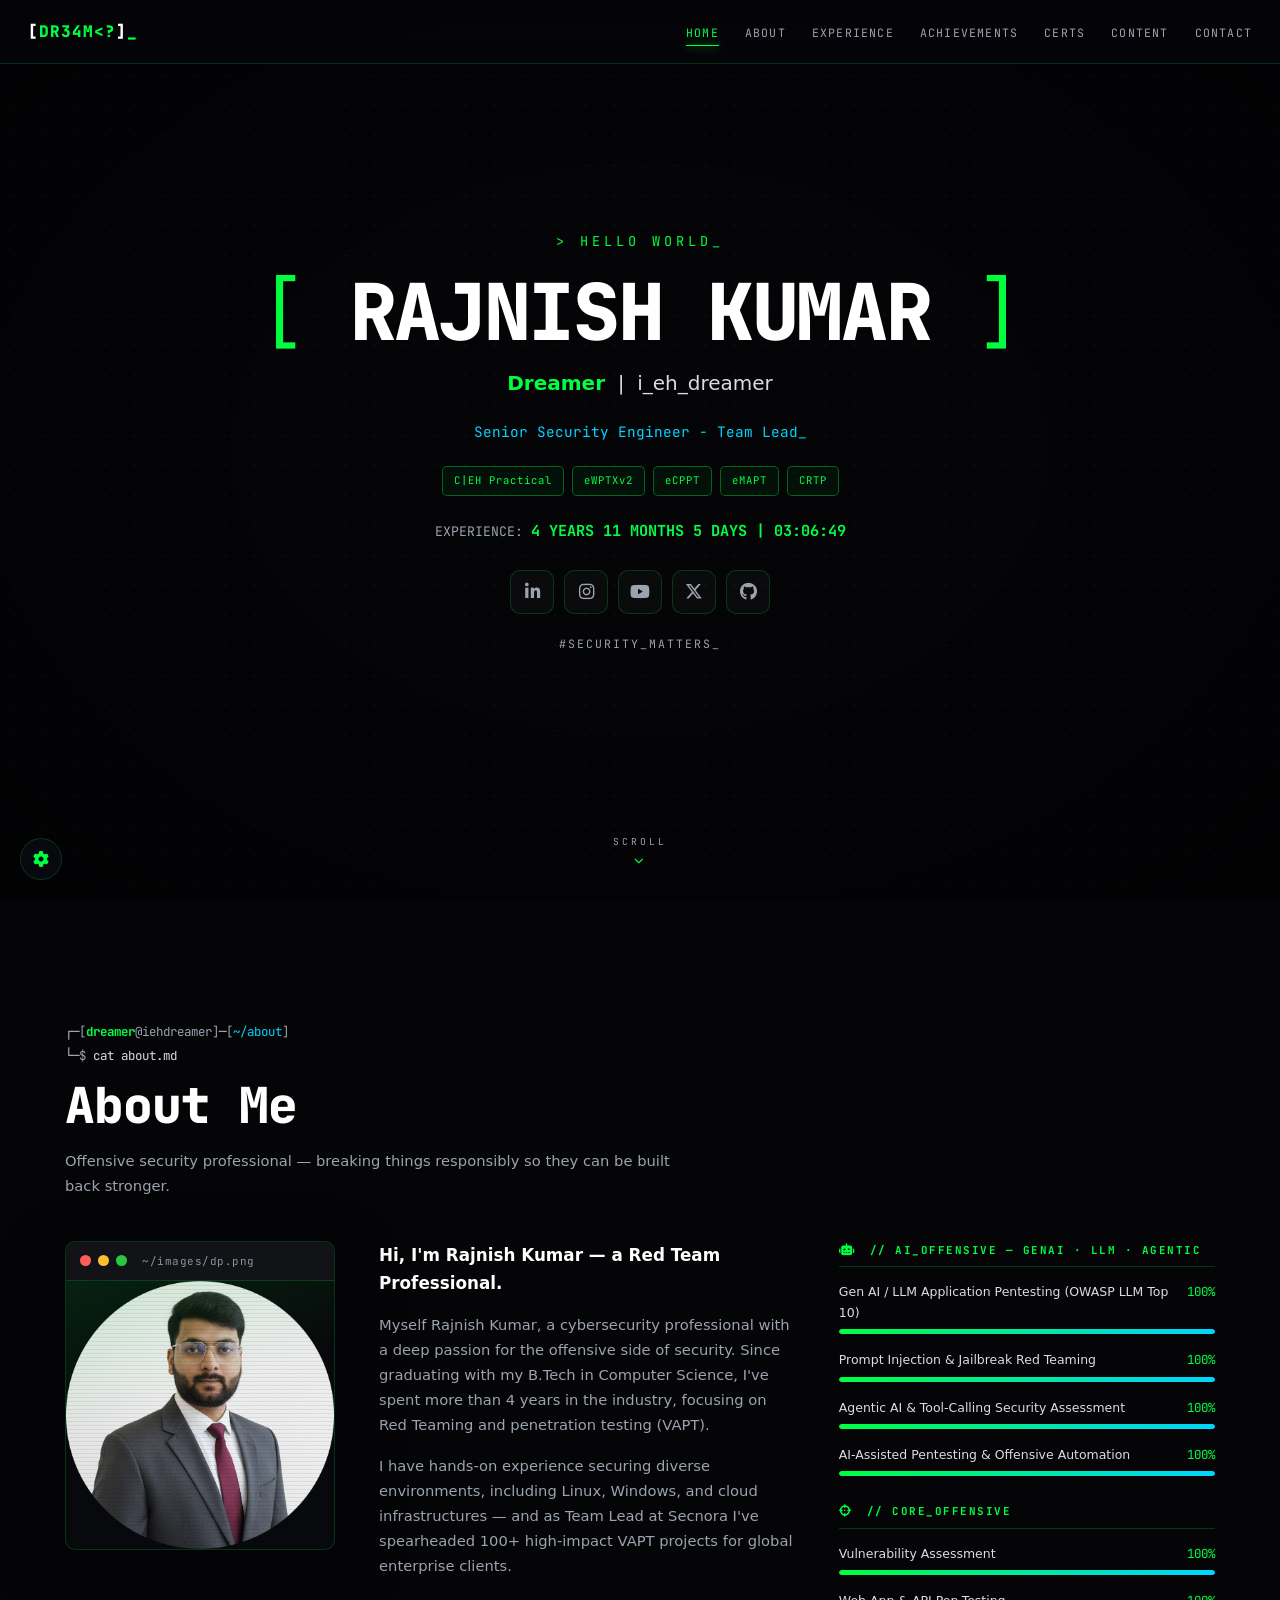
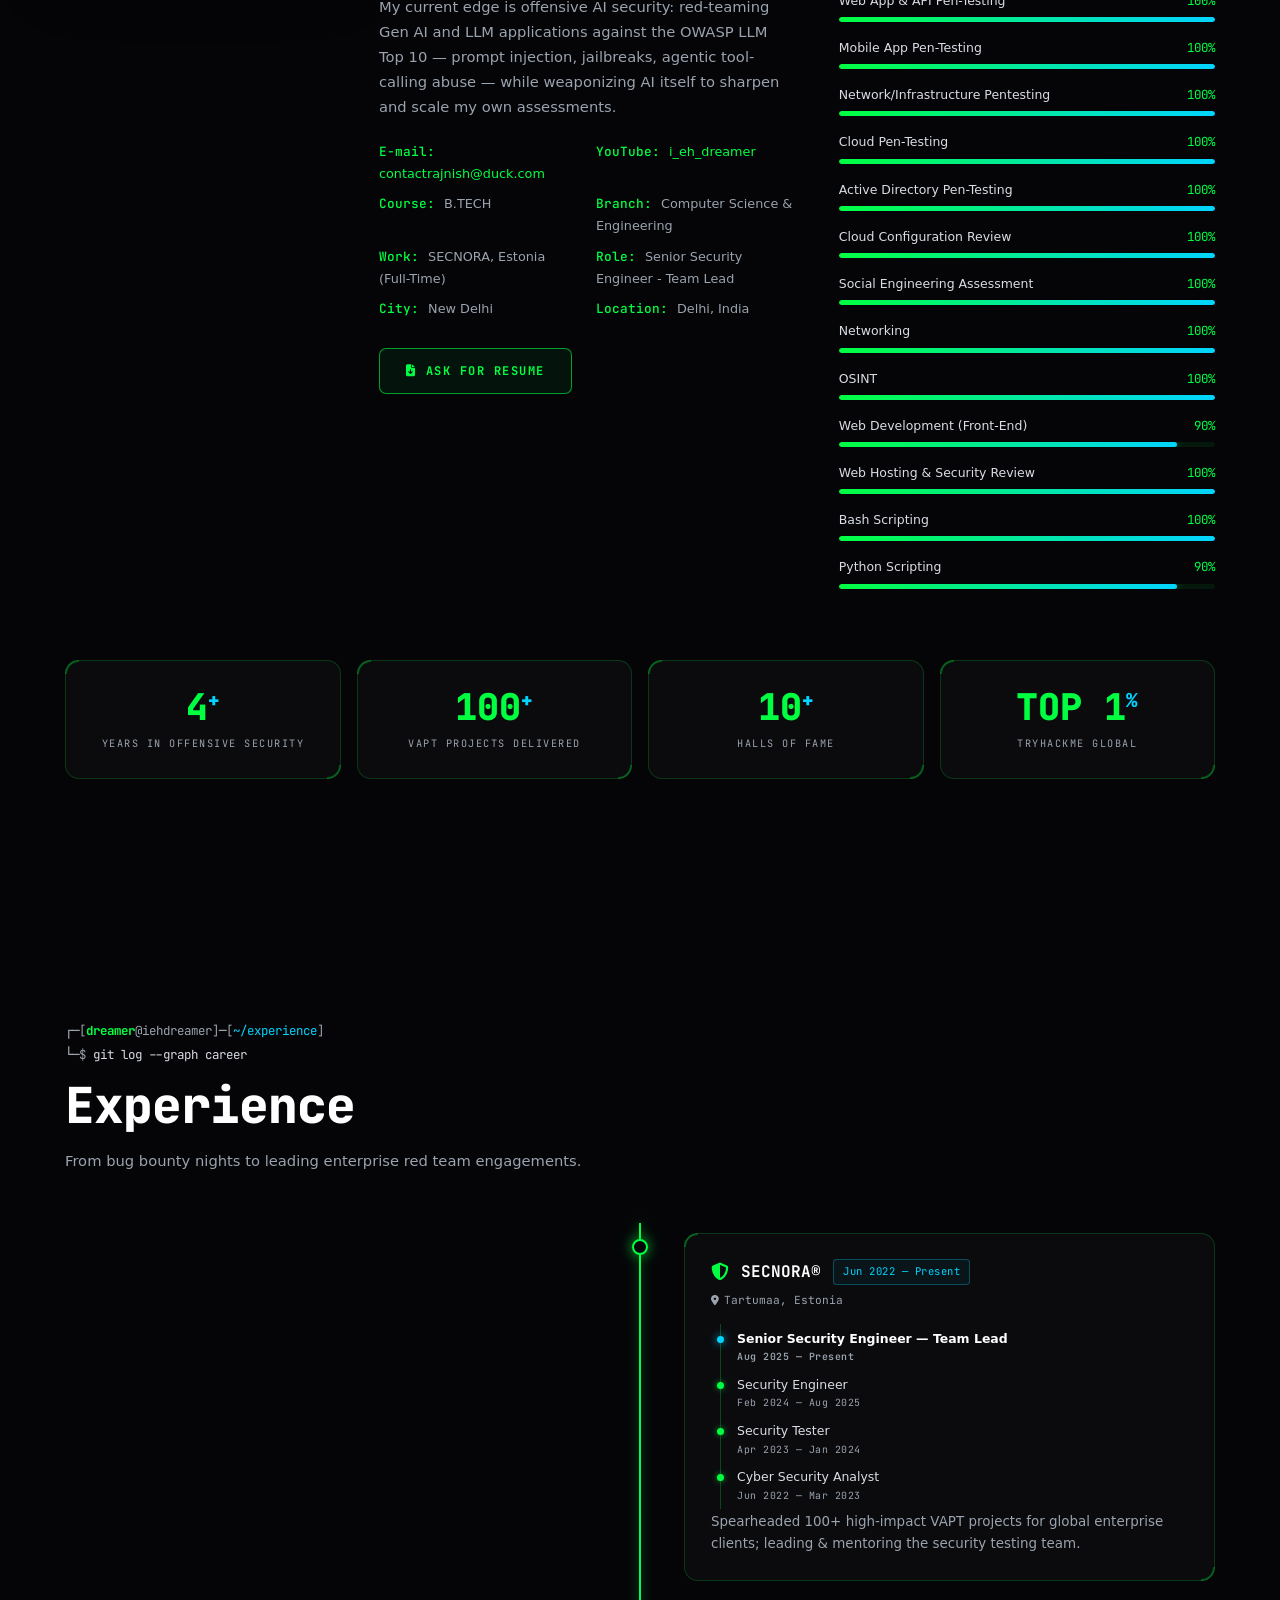
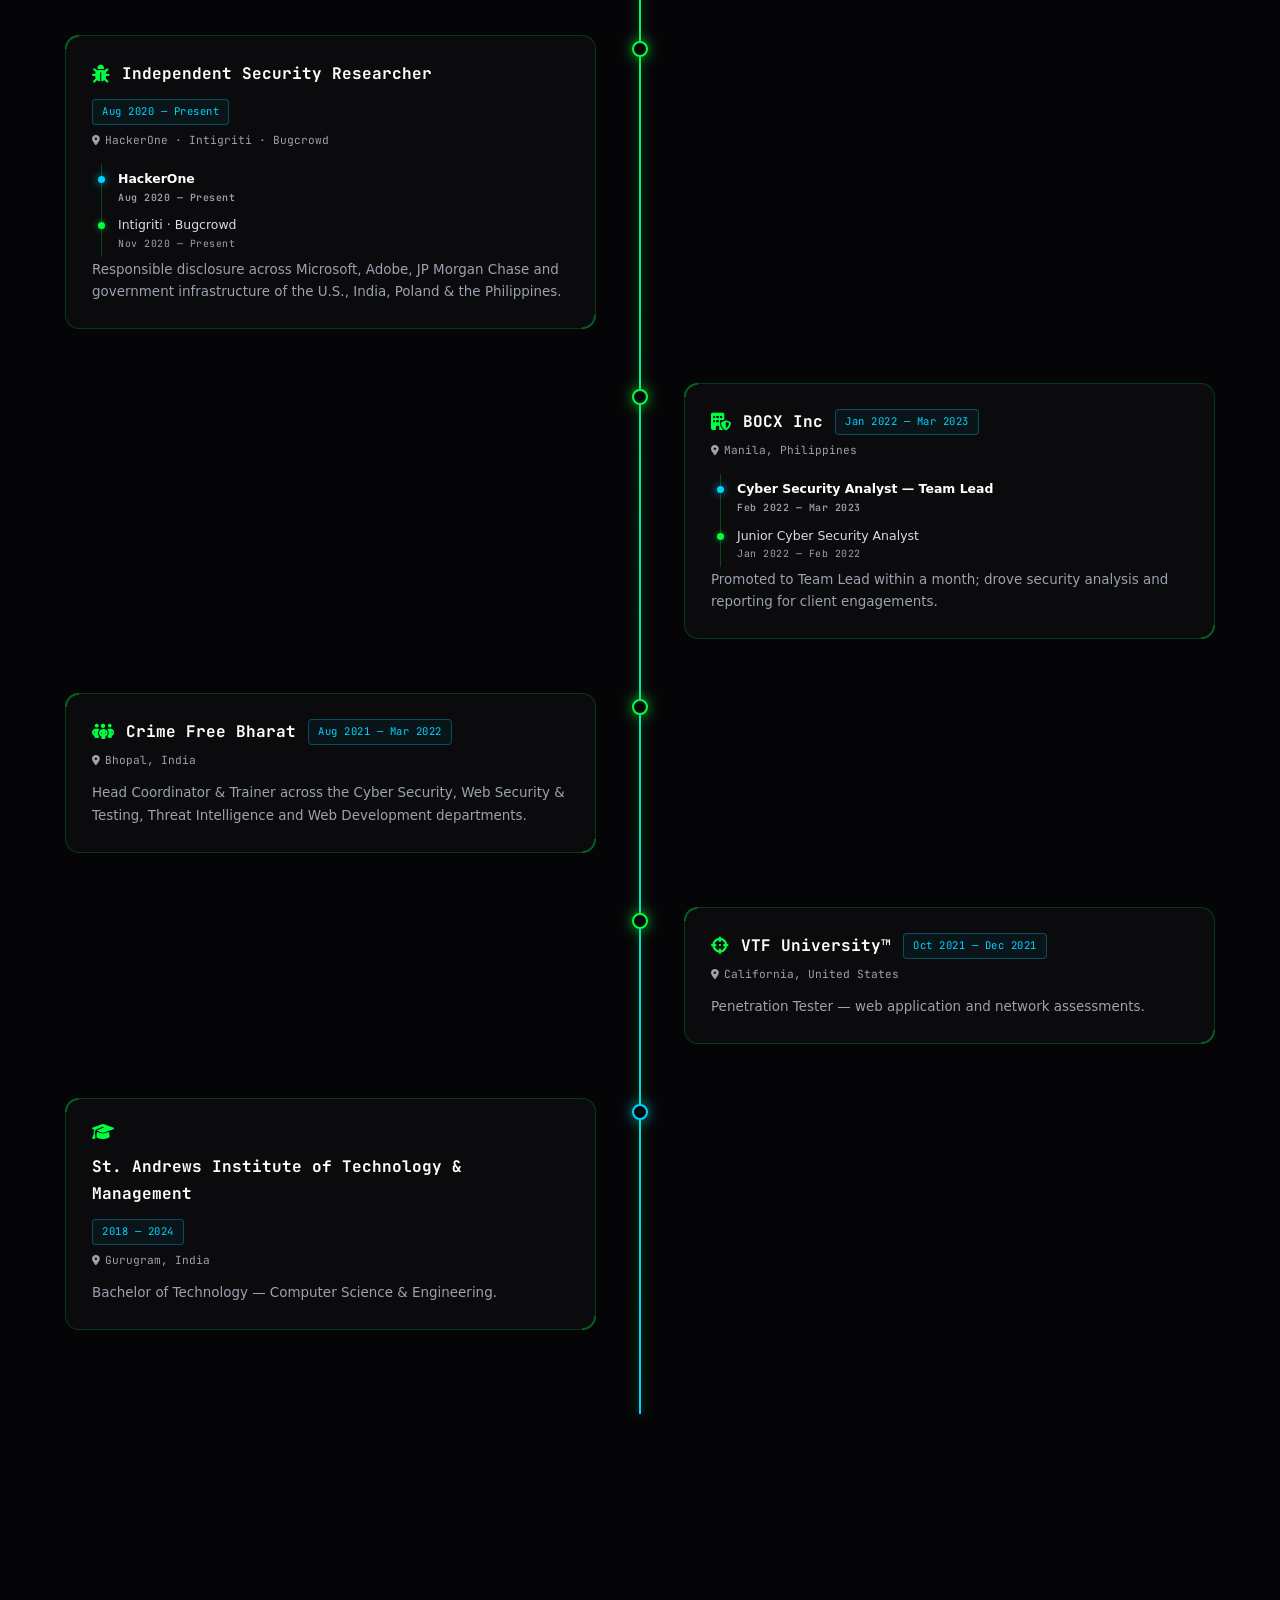
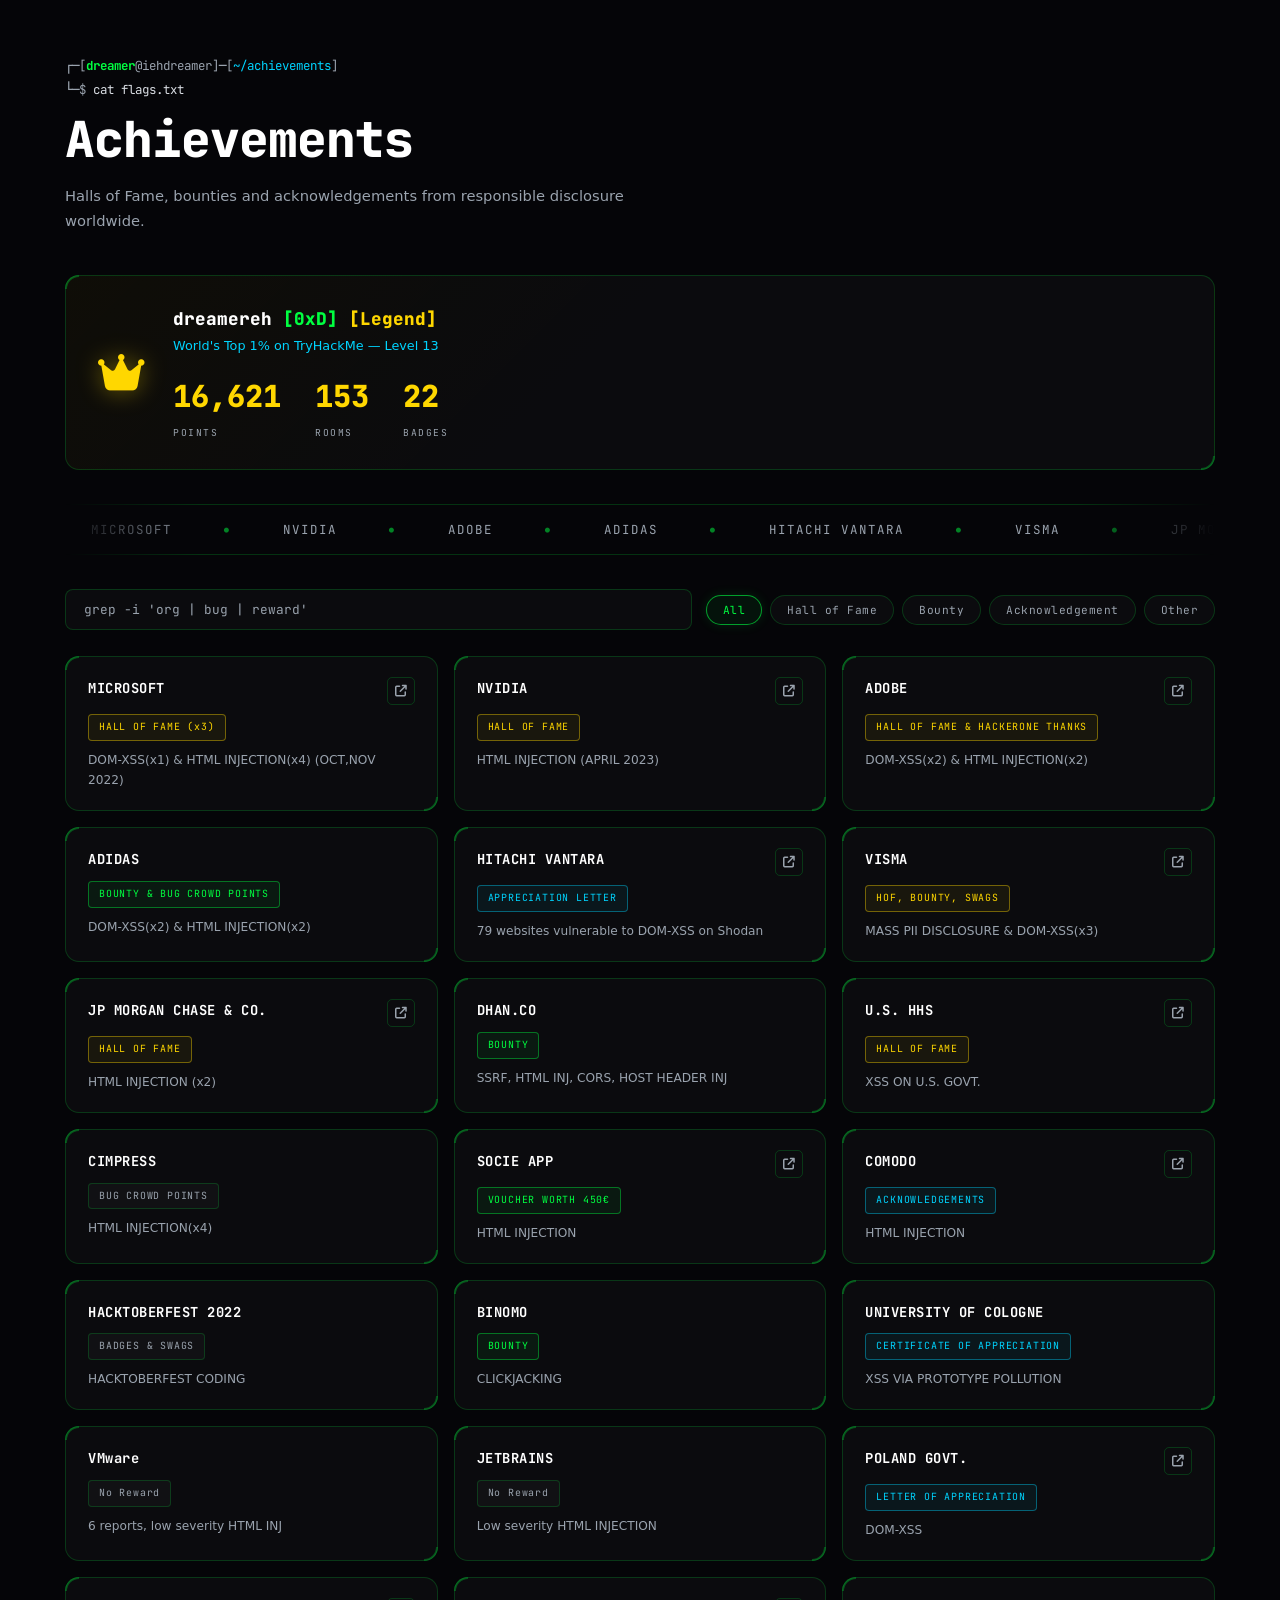
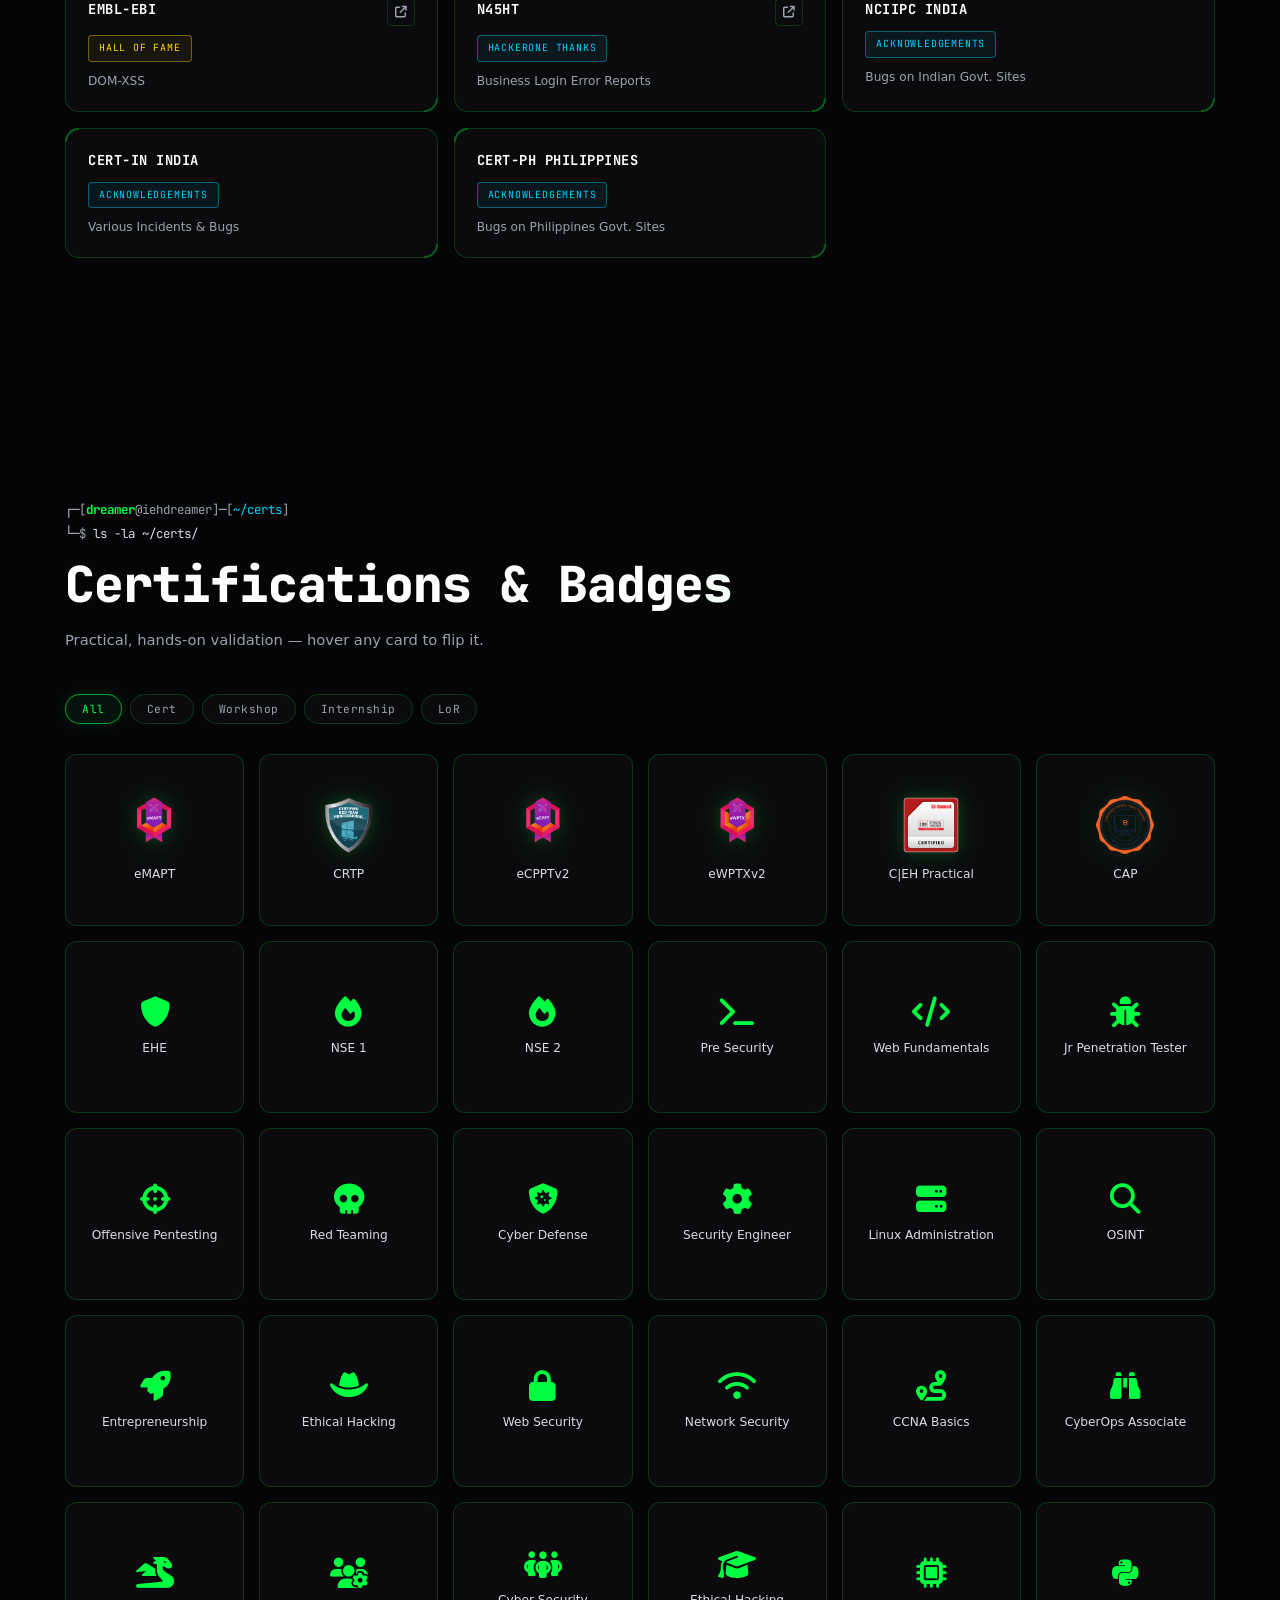
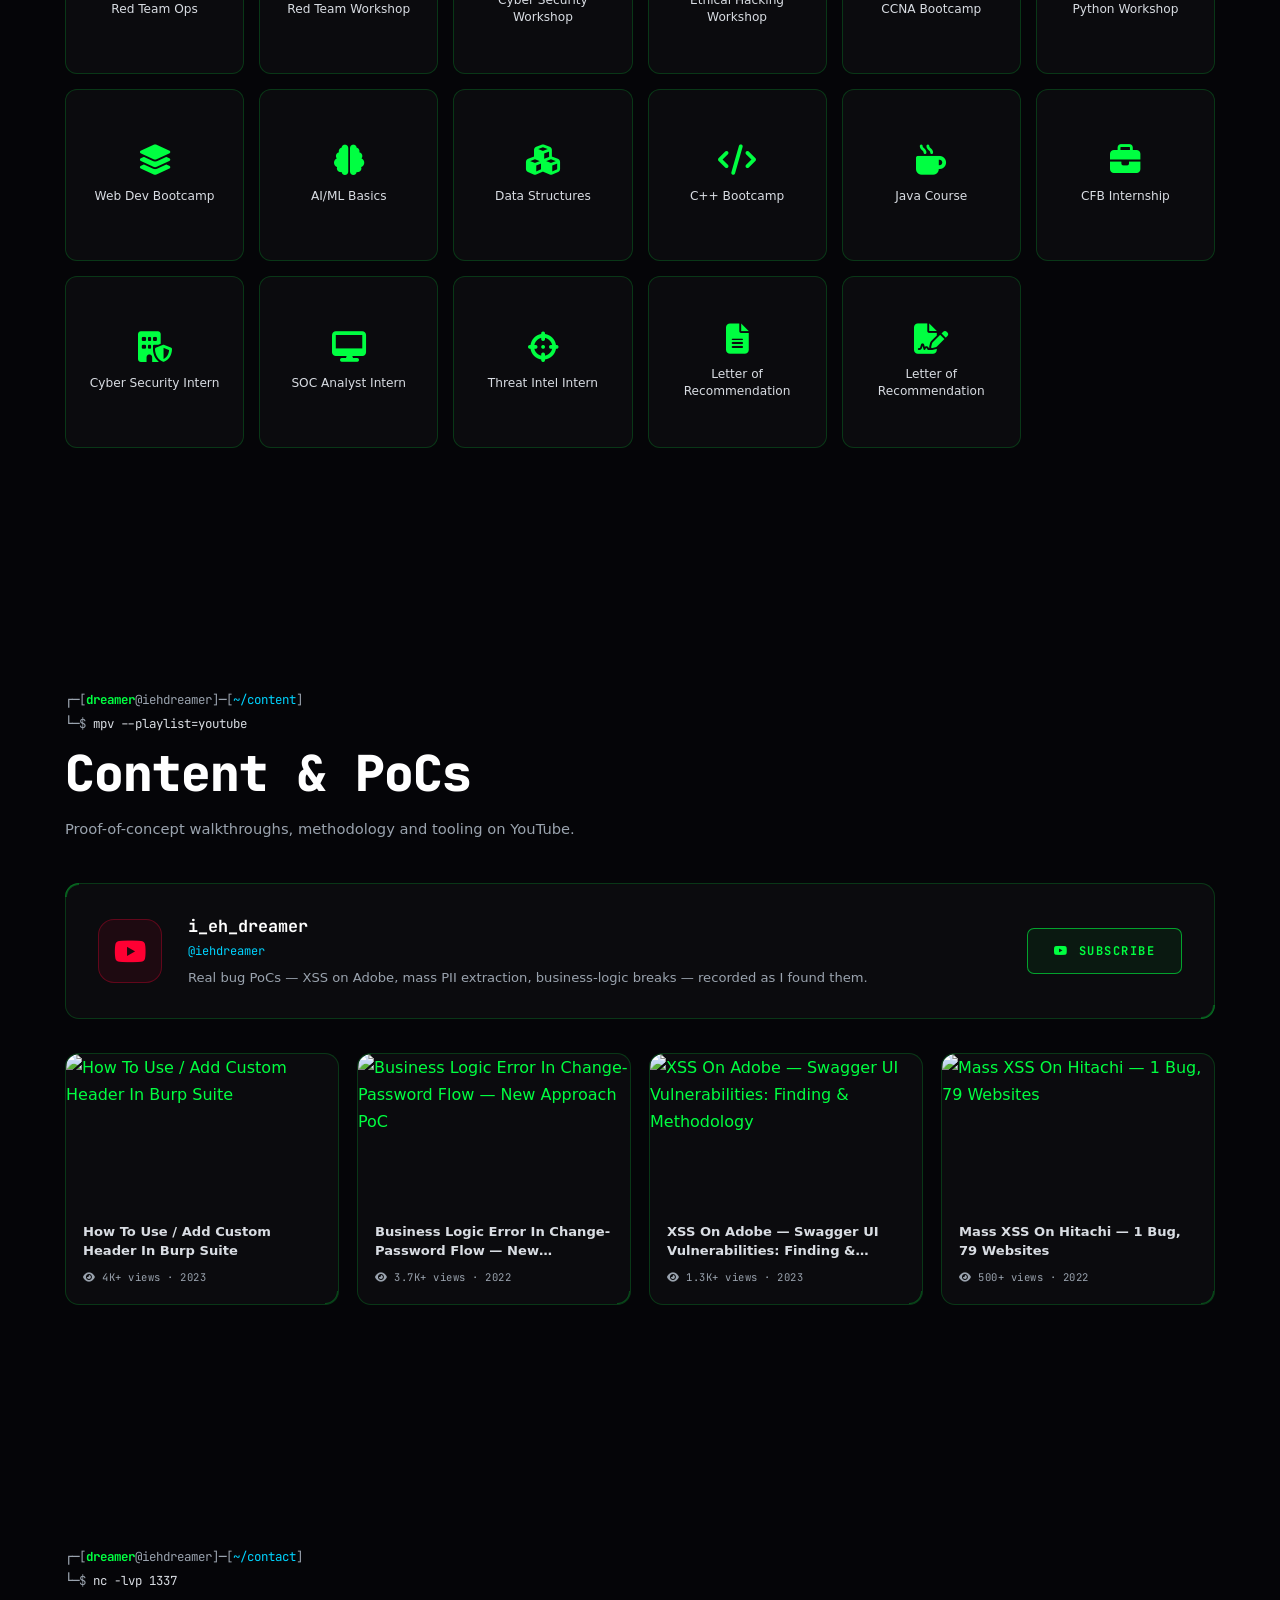
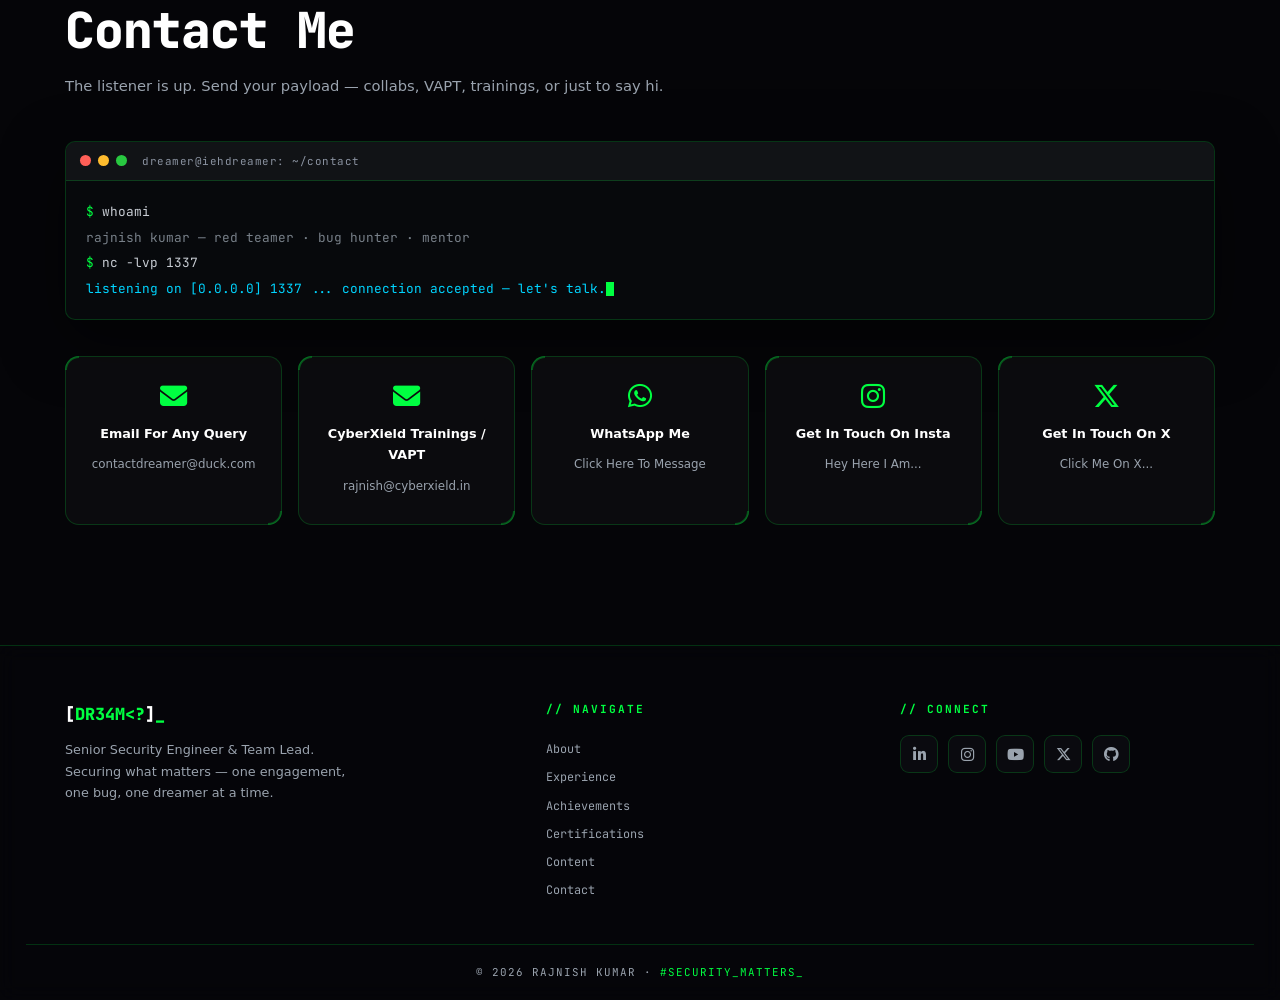
==== commit e215568b: "Update index.html" ====
--- a/index.html
+++ b/index.html
@@ -103,11 +103,11 @@
 @keyframes blink{50%{opacity:0}}
 
 /* ============ NAVBAR ============ */
-#navbar{position:fixed;top:0;left:0;right:0;height:var(--nav-h);z-index:500;display:flex;align-items:center;justify-content:space-between;padding:0 28px;background:rgba(5,5,10,0.65);backdrop-filter:blur(16px);-webkit-backdrop-filter:blur(16px);border-bottom:1px solid var(--bd)}
+#navbar{position:fixed;top:0;left:0;right:0;height:var(--nav-h);z-index:500;display:flex;align-items:center;justify-content:space-between;padding:0 28px;background:rgba(5,5,10,0.82);backdrop-filter:blur(9px);-webkit-backdrop-filter:blur(9px);border-bottom:1px solid var(--bd)}
 [data-mode="light"] #navbar{background:rgba(236,238,242,0.7)}
 #nav-logo{font-family:var(--font-mono);font-weight:800;font-size:1rem;color:var(--txb);letter-spacing:1px}
 #nav-logo .lb{color:var(--p)}
-#logo-word{display:inline-block;min-width:7ch;text-align:left}
+.logo-word{display:inline-block;min-width:7ch;text-align:left}
 #nav-links{display:flex;gap:26px;list-style:none}
 #nav-links a{font-family:var(--font-mono);font-size:0.72rem;letter-spacing:1.2px;color:var(--txd);text-transform:uppercase;position:relative;padding:6px 0}
 #nav-links a::after{content:'';position:absolute;left:0;bottom:0;width:0;height:1px;background:var(--p);box-shadow:0 0 8px var(--p);transition:width 0.3s}
@@ -120,7 +120,7 @@
   #nav-burger{display:block}
   /* backdrop-filter on #navbar makes it the containing block for fixed descendants —
      use an explicit height (valid against navbar OR viewport) instead of bottom:0 */
-  #nav-links{position:fixed;top:var(--nav-h);right:0;bottom:auto;height:calc(100vh - var(--nav-h));height:calc(100dvh - var(--nav-h));width:min(280px,80vw);flex-direction:column;gap:4px;padding:26px 22px;background:rgba(6,8,12,0.96);backdrop-filter:blur(20px);border-left:1px solid var(--bd);transform:translateX(100%);visibility:hidden;transition:transform 0.35s cubic-bezier(0.22,1,0.36,1),visibility 0.35s;overflow-y:auto}
+  #nav-links{position:fixed;top:var(--nav-h);right:0;bottom:auto;height:calc(100vh - var(--nav-h));height:calc(100dvh - var(--nav-h));width:min(280px,80vw);flex-direction:column;gap:4px;padding:26px 22px;background:rgba(6,8,12,0.97);backdrop-filter:blur(10px);border-left:1px solid var(--bd);transform:translateX(100%);visibility:hidden;transition:transform 0.35s cubic-bezier(0.22,1,0.36,1),visibility 0.35s;overflow-y:auto}
   [data-mode="light"] #nav-links{background:rgba(236,238,242,0.97)}
   #nav-links.open{transform:translateX(0);visibility:visible}
   #nav-links a{font-size:0.85rem;padding:11px 8px;border-bottom:1px solid rgba(var(--pr),0.08)}
@@ -181,12 +181,23 @@
 @keyframes floatDown{50%{transform:translateY(7px)}}
 
 /* ============ ABOUT ============ */
-.about-grid{display:grid;grid-template-columns:1.05fr 0.95fr;gap:54px;align-items:start}
+.about-grid{display:grid;grid-template-columns:270px 1.05fr 0.95fr;gap:44px;align-items:start}
+.about-photo{position:sticky;top:calc(var(--nav-h) + 30px)}
+.photo-frame .photo-body{position:relative}
+.photo-frame img{display:block;width:100%}
+.photo-frame .photo-body::after{content:'';position:absolute;inset:0;pointer-events:none;background:repeating-linear-gradient(0deg,transparent 0 3px,rgba(0,0,0,0.07) 3px 4px),linear-gradient(160deg,rgba(var(--pr),0.1),transparent 45%)}
+@media(max-width:1100px){
+  .about-grid{grid-template-columns:1fr 1fr}
+  .about-photo{grid-column:1/-1;position:static;max-width:250px;margin:0 auto;width:100%}
+}
 .about-bio h3{color:var(--txb);margin-bottom:14px;font-size:1.05rem;font-weight:700}
 .about-bio p{color:var(--txd);font-size:0.92rem;margin-bottom:16px}
 .about-detail-grid{display:grid;grid-template-columns:1fr 1fr;gap:9px 18px;margin:22px 0 28px;list-style:none}
 .about-detail-grid li{font-size:0.8rem;color:var(--txd)}
 .about-detail-grid li strong{color:var(--p);font-family:var(--font-mono);font-weight:500;margin-right:5px}
+.skill-group-label{font-family:var(--font-mono);font-size:0.68rem;font-weight:700;letter-spacing:1.5px;color:var(--p);text-transform:uppercase;margin:26px 0 14px;padding-bottom:7px;border-bottom:1px solid rgba(var(--pr),0.2)}
+.skill-group-label:first-child{margin-top:0}
+.skill-group-label i{margin-right:6px;font-size:0.75rem}
 .skill-row{margin-bottom:15px}
 .skill-info{display:flex;justify-content:space-between;font-size:0.78rem;margin-bottom:6px}
 .skill-name{color:var(--tx)}
@@ -269,6 +280,9 @@
 .cert-f,.cert-b{position:absolute;inset:0;backface-visibility:hidden;-webkit-backface-visibility:hidden;border-radius:12px;display:flex;flex-direction:column;align-items:center;justify-content:center;padding:16px;text-align:center}
 .cert-f{background:var(--glass);border:1px solid var(--bd)}
 .cert-f i{font-size:1.9rem;color:var(--p);margin-bottom:12px}
+.cert-logo{height:58px;max-width:82%;object-fit:contain;margin-bottom:12px;filter:drop-shadow(0 0 10px rgba(var(--pr),0.25))}
+.cert-view{display:inline-flex;align-items:center;gap:6px;font-family:var(--font-mono);font-size:0.6rem;letter-spacing:1px;margin-top:9px;padding:4px 10px;border:1px solid rgba(var(--pr),0.45);border-radius:4px;color:var(--p)}
+.cert-view:hover{background:rgba(var(--pr),0.1);text-shadow:none}
 .cert-f h4{font-size:0.76rem;color:var(--tx);font-weight:500;line-height:1.4}
 .cert-b{background:rgba(var(--pr),0.05);border:1px solid rgba(var(--pr),0.4);transform:rotateY(180deg)}
 .cert-b h4{font-family:var(--font-mono);font-size:0.78rem;color:var(--p);margin-bottom:6px;line-height:1.4}
@@ -290,7 +304,7 @@
 .video-card:hover .vc-play{opacity:1}
 .vc-play i{width:52px;height:52px;display:flex;align-items:center;justify-content:center;border-radius:50%;background:rgba(var(--pr),0.9);color:var(--bg);font-size:1.1rem;padding-left:4px}
 .vc-meta{padding:15px 17px 17px}
-.vc-meta h4{font-size:0.82rem;color:var(--tx);font-weight:600;line-height:1.5;margin-bottom:8px;display:-webkit-box;-webkit-line-clamp:2;-webkit-box-orient:vertical;overflow:hidden}
+.vc-meta h4{font-size:0.82rem;color:var(--tx);font-weight:600;line-height:1.5;margin-bottom:8px;display:-webkit-box;-webkit-line-clamp:2;line-clamp:2;-webkit-box-orient:vertical;overflow:hidden}
 .video-card:hover .vc-meta h4{color:var(--txb)}
 .vc-stats{font-family:var(--font-mono);font-size:0.66rem;color:var(--txd);letter-spacing:0.5px}
 
@@ -405,7 +419,7 @@
 
 <!-- ===== NAVBAR ===== -->
 <header id="navbar">
-  <a href="#home" id="nav-logo">[<span class="lb" id="logo-word">R4JN15H</span>]<span class="lb">_</span></a>
+  <a href="#home" id="nav-logo">[<span class="lb logo-word">R4JN15H</span>]<span class="lb">_</span></a>
   <nav aria-label="Main navigation">
     <ul id="nav-links">
       <li><a href="#home" class="on">Home</a></li>
@@ -455,10 +469,17 @@
       <p class="section-sub">Offensive security professional — breaking things responsibly so they can be built back stronger.</p>
     </div>
     <div class="about-grid">
+      <div class="about-photo">
+        <div class="term-window photo-frame">
+          <div class="term-bar"><span class="td r"></span><span class="td y"></span><span class="td g"></span><span class="term-title">~/images/dp.png</span></div>
+          <div class="photo-body"><img src="images/dp.png" alt="Rajnish Kumar — Dreamer" loading="lazy"></div>
+        </div>
+      </div>
       <div class="about-bio">
         <h3>Hi, I'm Rajnish Kumar — a Red Team Professional.</h3>
         <p>Myself Rajnish Kumar, a cybersecurity professional with a deep passion for the offensive side of security. Since graduating with my B.Tech in Computer Science, I've spent more than 4 years in the industry, focusing on Red Teaming and penetration testing (VAPT).</p>
         <p>I have hands-on experience securing diverse environments, including Linux, Windows, and cloud infrastructures — and as Team Lead at Secnora I've spearheaded 100+ high-impact VAPT projects for global enterprise clients.</p>
+        <p>My current edge is offensive AI security: red-teaming Gen AI and LLM applications against the OWASP LLM Top 10 — prompt injection, jailbreaks, agentic tool-calling abuse — while weaponizing AI itself to sharpen and scale my own assessments.</p>
         <ul class="about-detail-grid" id="about-details"></ul>
         <a href="mailto:contactrajnish@duck.com" class="btn-neon"><i class="fas fa-file-arrow-down"></i> Ask For Resume</a>
       </div>
@@ -559,7 +580,7 @@
 <footer id="site-footer">
   <div class="footer-inner">
     <div class="footer-col">
-      <div class="footer-brand">[<span class="lb">R4JN15H</span>]<span class="lb">_</span></div>
+      <div class="footer-brand">[<span class="lb logo-word">R4JN15H</span>]<span class="lb">_</span></div>
       <p>Senior Security Engineer &amp; Team Lead. Securing what matters — one engagement, one bug, one dreamer at a time.</p>
     </div>
     <div class="footer-col">
@@ -581,7 +602,6 @@
         <a href="https://www.youtube.com/@iehdreamer" target="_blank" rel="noopener" aria-label="YouTube"><i class="fab fa-youtube"></i></a>
         <a href="https://x.com/i_eh_dreamer/" target="_blank" rel="noopener" aria-label="X (Twitter)"><i class="fab fa-x-twitter"></i></a>
         <a href="https://github.com/dreamer1eh/" target="_blank" rel="noopener" aria-label="GitHub"><i class="fab fa-github"></i></a>
-        <a href="https://www.threads.net/@i_eh_dreamer" target="_blank" rel="noopener" aria-label="Threads"><i class="fab fa-threads"></i></a>
       </div>
     </div>
   </div>
@@ -616,7 +636,7 @@
   // ----- Renderer / scene / camera -----
   const bgCanvas = document.getElementById('bg3d');
   const renderer = new THREE.WebGLRenderer({canvas:bgCanvas,antialias:true,alpha:true});
-  renderer.setPixelRatio(Math.min(window.devicePixelRatio, MOBILE?1.5:2));
+  renderer.setPixelRatio(Math.min(window.devicePixelRatio,1.5));
   renderer.setSize(window.innerWidth,window.innerHeight);
   renderer.setClearColor(0x000000,0); // transparent — body bg (theme/mode aware) shows through
   const scene = new THREE.Scene();
@@ -910,11 +930,12 @@
 
 <script>
 /* ==================== DATA ==================== */
+const aiSkillsData=[{n:'Gen AI / LLM Application Pentesting (OWASP LLM Top 10)',p:100},{n:'Prompt Injection & Jailbreak Red Teaming',p:100},{n:'Agentic AI & Tool-Calling Security Assessment',p:100},{n:'AI-Assisted Pentesting & Offensive Automation',p:100}];
 const skillsData=[{n:'Vulnerability Assessment',p:100},{n:'Web App & API Pen-Testing',p:100},{n:'Mobile App Pen-Testing',p:100},{n:'Network/Infrastructure Pentesting',p:100},{n:'Cloud Pen-Testing',p:100},{n:'Active Directory Pen-Testing',p:100},{n:'Cloud Configuration Review',p:100},{n:'Social Engineering Assessment',p:100},{n:'Networking',p:100},{n:'OSINT',p:100},{n:'Web Development (Front-End)',p:90},{n:'Web Hosting & Security Review',p:100},{n:'Bash Scripting',p:100},{n:'Python Scripting',p:90}];
 const aboutFields=[['E-mail:','contactrajnish@duck.com','mailto:contactrajnish@duck.com'],['YouTube:','i_eh_dreamer','https://www.youtube.com/@iehdreamer'],['Course:','B.TECH',null],['Branch:','Computer Science & Engineering',null],['Work:','SECNORA, Estonia (Full-Time)',null],['Role:','Senior Security Engineer - Team Lead',null],['City:','New Delhi',null],['Location:','Delhi, India',null]];
 const achData=[{org:'MICROSOFT',type:'hof',reward:'HALL OF FAME (x3)',link:'https://msrc.microsoft.com/update-guide/en-us/acknowledgement/online',desc:'DOM-XSS(x1) & HTML INJECTION(x4) (OCT,NOV 2022)'},{org:'NVIDIA',type:'hof',reward:'HALL OF FAME',link:'https://www.nvidia.com/en-us/security/acknowledgements/',desc:'HTML INJECTION (APRIL 2023)'},{org:'ADOBE',type:'hof',reward:'HALL OF FAME & HACKERONE THANKS',link:'https://helpx.adobe.com/security/acknowledgements.html',desc:'DOM-XSS(x2) & HTML INJECTION(x2)'},{org:'ADIDAS',type:'bounty',reward:'BOUNTY & BUG CROWD POINTS',link:'#',desc:'DOM-XSS(x2) & HTML INJECTION(x2)'},{org:'HITACHI VANTARA',type:'ack',reward:'APPRECIATION LETTER',link:'https://www.linkedin.com/posts/rajnish-kumar-eh_appreciation-letterrajnishkumar-activity-7024615537905152000-wFHN',desc:'79 websites vulnerable to DOM-XSS on Shodan'},{org:'VISMA',type:'hof',reward:'HOF, BOUNTY, SWAGS',link:'https://www.linkedin.com/posts/rajnish-kumar-eh_bughunting-intigriti-bugbounty-activity-7012095970700091393-DyD2',desc:'MASS PII DISCLOSURE & DOM-XSS(x3)'},{org:'JP MORGAN CHASE & CO.',type:'hof',reward:'HALL OF FAME',link:'https://responsibledisclosure.jpmorganchase.com/',desc:'HTML INJECTION (x2)'},{org:'DHAN.CO',type:'bounty',reward:'BOUNTY',link:'#',desc:'SSRF, HTML INJ, CORS, HOST HEADER INJ'},{org:'U.S. HHS',type:'hof',reward:'HALL OF FAME',link:'https://www.hhs.gov/vulnerability-disclosure-policy/acknowledgments/',desc:'XSS ON U.S. GOVT.'},{org:'CIMPRESS',type:'other',reward:'BUG CROWD POINTS',link:'#',desc:'HTML INJECTION(x4)'},{org:'SOCIE APP',type:'bounty',reward:'VOUCHER WORTH 450€',link:'https://www.linkedin.com/posts/rajnish-kumar-eh_securityabrmatters-bugbounty-bughunting-activity-7019991656636518400-zagw',desc:'HTML INJECTION'},{org:'COMODO',type:'ack',reward:'ACKNOWLEDGEMENTS',link:'https://www.linkedin.com/posts/rajnish-kumar-eh_bughunting-bug-security-activity-7019547765726666753-6L9U',desc:'HTML INJECTION'},{org:'HACKTOBERFEST 2022',type:'other',reward:'BADGES & SWAGS',link:'#',desc:'HACKTOBERFEST CODING'},{org:'BINOMO',type:'bounty',reward:'BOUNTY',link:'#',desc:'CLICKJACKING'},{org:'UNIVERSITY OF COLOGNE',type:'ack',reward:'CERTIFICATE OF APPRECIATION',link:'#',desc:'XSS VIA PROTOTYPE POLLUTION'},{org:'VMware',type:'other',reward:'No Reward',link:'#',desc:'6 reports, low severity HTML INJ'},{org:'JETBRAINS',type:'other',reward:'No Reward',link:'#',desc:'Low severity HTML INJECTION'},{org:'POLAND GOVT.',type:'ack',reward:'LETTER OF APPRECIATION',link:'https://www.linkedin.com/posts/rajnish-kumar-eh_poland-govt-appreciation-letter-activity-6975066232756580352-Q4Pc/',desc:'DOM-XSS'},{org:'EMBL-EBI',type:'hof',reward:'HALL OF FAME',link:'https://www.ebi.ac.uk/security/hall-of-fame/',desc:'DOM-XSS'},{org:'N45HT',type:'ack',reward:'HACKERONE THANKS',link:'https://hackerone.com/n45ht/thanks',desc:'Business Login Error Reports'},{org:'NCIIPC INDIA',type:'ack',reward:'ACKNOWLEDGEMENTS',link:'#',desc:'Bugs on Indian Govt. Sites'},{org:'CERT-IN INDIA',type:'ack',reward:'ACKNOWLEDGEMENTS',link:'#',desc:'Various Incidents & Bugs'},{org:'CERT-PH PHILIPPINES',type:'ack',reward:'ACKNOWLEDGEMENTS',link:'#',desc:'Bugs on Philippines Govt. Sites'}];
-const certsData=[{n:'eMAPT',i:'INE eLearnSecurity',c:'cert',icon:'fa-shield-halved'},{n:'CRTP',i:'Altered Security',c:'cert',icon:'fa-user-secret'},{n:'eCPPTv2',i:'INE eLearnSecurity',c:'cert',icon:'fa-laptop-code'},{n:'eWPTXv2',i:'INE eLearnSecurity',c:'cert',icon:'fa-globe'},{n:'C|EH Practical',i:'EC-Council',c:'cert',icon:'fa-user-shield'},{n:'CAP',i:'The SecOps Group',c:'cert',icon:'fa-network-wired'},{n:'EHE',i:'EC-Council Codered',c:'cert',icon:'fa-shield'},{n:'NSE 1',i:'Fortinet NSE',c:'cert',icon:'fa-fire'},{n:'NSE 2',i:'Fortinet NSE',c:'cert',icon:'fa-fire'},{n:'Pre Security',i:'TryHackMe',c:'cert',icon:'fa-terminal'},{n:'Web Fundamentals',i:'TryHackMe',c:'cert',icon:'fa-code'},{n:'Jr Penetration Tester',i:'TryHackMe',c:'cert',icon:'fa-bug'},{n:'Offensive Pentesting',i:'TryHackMe',c:'cert',icon:'fa-crosshairs'},{n:'Red Teaming',i:'TryHackMe',c:'cert',icon:'fa-skull'},{n:'Cyber Defense',i:'TryHackMe',c:'cert',icon:'fa-shield-virus'},{n:'Security Engineer',i:'TryHackMe',c:'cert',icon:'fa-gear'},{n:'Linux Administration',i:'CSI Linux',c:'cert',icon:'fa-server'},{n:'OSINT',i:'CSI Linux',c:'cert',icon:'fa-magnifying-glass'},{n:'Entrepreneurship',i:'Skillfront',c:'cert',icon:'fa-rocket'},{n:'Ethical Hacking',i:'Codered',c:'cert',icon:'fa-hat-cowboy'},{n:'Web Security',i:'Udemy',c:'cert',icon:'fa-lock'},{n:'Network Security',i:'Udemy',c:'cert',icon:'fa-wifi'},{n:'CCNA Basics',i:'Cisco',c:'cert',icon:'fa-route'},{n:'CyberOps Associate',i:'Cisco',c:'cert',icon:'fa-binoculars'},{n:'Red Team Ops',i:'Hacking Flix',c:'cert',icon:'fa-dragon'},{n:'Red Team Workshop',i:'RedTeam Hacker Academy',c:'workshop',icon:'fa-users-gear'},{n:'Cyber Security Workshop',i:'ISTE',c:'workshop',icon:'fa-people-group'},{n:'Ethical Hacking Workshop',i:'ISTE',c:'workshop',icon:'fa-graduation-cap'},{n:'CCNA Bootcamp',i:'KVCH',c:'workshop',icon:'fa-microchip'},{n:'Python Workshop',i:'ANT WAK',c:'workshop',icon:'fa-python'},{n:'Web Dev Bootcamp',i:'ANT WAK',c:'workshop',icon:'fa-layer-group'},{n:'AI/ML Basics',i:'ANT WAK',c:'workshop',icon:'fa-brain'},{n:'Data Structures',i:'Coding Blocks',c:'workshop',icon:'fa-cubes'},{n:'C++ Bootcamp',i:'Coding Blocks',c:'workshop',icon:'fa-code'},{n:'Java Course',i:'Coding Blocks',c:'workshop',icon:'fa-mug-hot'},{n:'CFB Internship',i:'CFB',c:'internship',icon:'fa-briefcase'},{n:'Cyber Security Intern',i:'CFB',c:'internship',icon:'fa-building-shield'},{n:'SOC Analyst Intern',i:'CFB',c:'internship',icon:'fa-desktop'},{n:'Threat Intel Intern',i:'CFB',c:'internship',icon:'fa-crosshairs'},{n:'Letter of Recommendation',i:'CFB',c:'lor',icon:'fa-file-lines'},{n:'Letter of Recommendation',i:'CFB',c:'lor',icon:'fa-file-signature'}];
-const contactData=[{icon:'fa-envelope',l:'Email For Any Query',v:'contactdreamer@duck.com',link:'mailto:contactdreamer@duck.com'},{icon:'fa-envelope',l:'CyberXield Trainings / VAPT',v:'rajnish@cyberxield.in',link:'mailto:rajnish@cyberxield.in'},{icon:'fa-whatsapp',l:'WhatsApp Me',v:'Click Here To Message',link:'https://wa.me/message/5FCTHDC4VX2RO1'},{icon:'fa-instagram',l:'Get In Touch On Insta',v:'Hey Here I Am...',link:'https://www.instagram.com/i_eh_dreamer/'},{icon:'fa-threads',l:'Get In Touch On Threads',v:'Catch The Threads...',link:'https://www.threads.net/@i_eh_dreamer'},{icon:'fa-x-twitter',l:'Get In Touch On X',v:'Click Me On X...',link:'https://x.com/i_eh_dreamer/'}];
+const certsData=[{n:'eMAPT',i:'INE eLearnSecurity',c:'cert',icon:'fa-shield-halved',img:'images/logoemapt.png',cert:'images/emapt.png'},{n:'CRTP',i:'Altered Security',c:'cert',icon:'fa-user-secret',img:'images/logocrtp.png',cert:'images/crtp.png'},{n:'eCPPTv2',i:'INE eLearnSecurity',c:'cert',icon:'fa-laptop-code',img:'images/logoecppt.png',cert:'images/eCPPT.png'},{n:'eWPTXv2',i:'INE eLearnSecurity',c:'cert',icon:'fa-globe',img:'images/logoewptxv2.png',cert:'images/ewptxv2.png'},{n:'C|EH Practical',i:'EC-Council',c:'cert',icon:'fa-user-shield',img:'images/CEH-Practical-Logo.png',cert:'images/CEH.png'},{n:'CAP',i:'The SecOps Group',c:'cert',icon:'fa-network-wired',img:'images/cap.png',cert:'images/cap_cert.png'},{n:'EHE',i:'EC-Council Codered',c:'cert',icon:'fa-shield',cert:'images/EHE.png'},{n:'NSE 1',i:'Fortinet NSE',c:'cert',icon:'fa-fire',cert:'images/nse1.png'},{n:'NSE 2',i:'Fortinet NSE',c:'cert',icon:'fa-fire',cert:'images/nse2.jpg'},{n:'Pre Security',i:'TryHackMe',c:'cert',icon:'fa-terminal'},{n:'Web Fundamentals',i:'TryHackMe',c:'cert',icon:'fa-code'},{n:'Jr Penetration Tester',i:'TryHackMe',c:'cert',icon:'fa-bug'},{n:'Offensive Pentesting',i:'TryHackMe',c:'cert',icon:'fa-crosshairs'},{n:'Red Teaming',i:'TryHackMe',c:'cert',icon:'fa-skull'},{n:'Cyber Defense',i:'TryHackMe',c:'cert',icon:'fa-shield-virus'},{n:'Security Engineer',i:'TryHackMe',c:'cert',icon:'fa-gear'},{n:'Linux Administration',i:'CSI Linux',c:'cert',icon:'fa-server'},{n:'OSINT',i:'CSI Linux',c:'cert',icon:'fa-magnifying-glass'},{n:'Entrepreneurship',i:'Skillfront',c:'cert',icon:'fa-rocket',cert:'images/sf.png'},{n:'Ethical Hacking',i:'Codered',c:'cert',icon:'fa-hat-cowboy'},{n:'Web Security',i:'Udemy',c:'cert',icon:'fa-lock'},{n:'Network Security',i:'Udemy',c:'cert',icon:'fa-wifi'},{n:'CCNA Basics',i:'Cisco',c:'cert',icon:'fa-route'},{n:'CyberOps Associate',i:'Cisco',c:'cert',icon:'fa-binoculars'},{n:'Red Team Ops',i:'Hacking Flix',c:'cert',icon:'fa-dragon'},{n:'Red Team Workshop',i:'RedTeam Hacker Academy',c:'workshop',icon:'fa-users-gear',cert:'images/redteam.png'},{n:'Cyber Security Workshop',i:'ISTE',c:'workshop',icon:'fa-people-group'},{n:'Ethical Hacking Workshop',i:'ISTE',c:'workshop',icon:'fa-graduation-cap'},{n:'CCNA Bootcamp',i:'KVCH',c:'workshop',icon:'fa-microchip'},{n:'Python Workshop',i:'ANT WAK',c:'workshop',icon:'fa-python'},{n:'Web Dev Bootcamp',i:'ANT WAK',c:'workshop',icon:'fa-layer-group'},{n:'AI/ML Basics',i:'ANT WAK',c:'workshop',icon:'fa-brain'},{n:'Data Structures',i:'Coding Blocks',c:'workshop',icon:'fa-cubes'},{n:'C++ Bootcamp',i:'Coding Blocks',c:'workshop',icon:'fa-code'},{n:'Java Course',i:'Coding Blocks',c:'workshop',icon:'fa-mug-hot'},{n:'CFB Internship',i:'CFB',c:'internship',icon:'fa-briefcase'},{n:'Cyber Security Intern',i:'CFB',c:'internship',icon:'fa-building-shield'},{n:'SOC Analyst Intern',i:'CFB',c:'internship',icon:'fa-desktop'},{n:'Threat Intel Intern',i:'CFB',c:'internship',icon:'fa-crosshairs'},{n:'Letter of Recommendation',i:'CFB',c:'lor',icon:'fa-file-lines',cert:'images/LOR%20(1).png'},{n:'Letter of Recommendation',i:'CFB',c:'lor',icon:'fa-file-signature',cert:'images/LOR%20(2).png'}];
+const contactData=[{icon:'fa-envelope',l:'Email For Any Query',v:'contactdreamer@duck.com',link:'mailto:contactdreamer@duck.com'},{icon:'fa-envelope',l:'CyberXield Trainings / VAPT',v:'rajnish@cyberxield.in',link:'mailto:rajnish@cyberxield.in'},{icon:'fa-whatsapp',l:'WhatsApp Me',v:'Click Here To Message',link:'https://wa.me/message/5FCTHDC4VX2RO1'},{icon:'fa-instagram',l:'Get In Touch On Insta',v:'Hey Here I Am...',link:'https://www.instagram.com/i_eh_dreamer/'},{icon:'fa-x-twitter',l:'Get In Touch On X',v:'Click Me On X...',link:'https://x.com/i_eh_dreamer/'}];
 const expData=[
  {co:'SECNORA®',loc:'Tartumaa, Estonia',period:'Jun 2022 — Present',icon:'fa-shield-halved',
   roles:[['Senior Security Engineer — Team Lead','Aug 2025 — Present'],['Security Engineer','Feb 2024 — Aug 2025'],['Security Tester','Apr 2023 — Jan 2024'],['Cyber Security Analyst','Jun 2022 — Mar 2023']],
@@ -938,12 +959,15 @@
  {id:'evDsE1pySbc',t:'Mass XSS On Hitachi — 1 Bug, 79 Websites',m:'500+ views · 2022'}];
 const statsData=[{v:4,suf:'+',l:'Years in Offensive Security'},{v:100,suf:'+',l:'VAPT Projects Delivered'},{v:10,suf:'+',l:'Halls of Fame'},{v:1,pre:'TOP ',suf:'%',l:'TryHackMe Global'}];
 const bootLines=['<span class="tp">&gt;</span> boot iehdreamer.in <span class="ts">v2.0</span>','<span class="tp">&gt;</span> loading modules [three.js] [gsap] [lenis] ... <span class="tp">OK</span>','<span class="tp">&gt;</span> whoami <span class="tm">→ rajnish kumar (dreamer)</span>','<span class="tp">&gt;</span> access granted <span class="boot-cursor"></span>'];
-const FA_BRANDS=['fa-whatsapp','fa-instagram','fa-threads','fa-x-twitter','fa-linkedin-in','fa-youtube','fa-github','fa-python'];
+const FA_BRANDS=['fa-whatsapp','fa-instagram','fa-x-twitter','fa-linkedin-in','fa-youtube','fa-github','fa-python'];
 const ico=i=>(FA_BRANDS.includes(i)?'fab ':'fas ')+i;
 
 /* ==================== RENDER ==================== */
 document.getElementById('about-details').innerHTML=aboutFields.map(f=>`<li><strong>${f[0]}</strong> ${f[2]?`<a href="${f[2]}" target="_blank" rel="noopener">${f[1]}</a>`:f[1]}</li>`).join('');
-document.getElementById('skills-container').innerHTML=skillsData.map(s=>`<div class="skill-row"><div class="skill-info"><span class="skill-name">${s.n}</span><span class="skill-val">${s.p}%</span></div><div class="skill-track"><div class="skill-fill" data-w="${s.p}" style="--fill:${s.p}%"></div></div></div>`).join('');
+const skillRows=arr=>arr.map(s=>`<div class="skill-row"><div class="skill-info"><span class="skill-name">${s.n}</span><span class="skill-val">${s.p}%</span></div><div class="skill-track"><div class="skill-fill" data-w="${s.p}" style="--fill:${s.p}%"></div></div></div>`).join('');
+document.getElementById('skills-container').innerHTML=
+  `<div class="skill-group-label"><i class="fas fa-robot"></i> // ai_offensive — genai · llm · agentic</div>`+skillRows(aiSkillsData)+
+  `<div class="skill-group-label"><i class="fas fa-crosshairs"></i> // core_offensive</div>`+skillRows(skillsData);
 document.getElementById('stats-row').innerHTML=statsData.map(s=>`<div class="stat corner-card"><div class="stat-num">${s.pre||''}<span class="cnt" data-target="${s.v}">0</span><sup>${s.suf}</sup></div><div class="stat-lbl">${s.l}</div></div>`).join('');
 document.getElementById('exp-timeline').innerHTML='<div class="tl-progress"></div>'+expData.map(e=>`<div class="tl-item${e.edu?' tl-edu':''}"><div class="tl-node"></div><div class="tl-card corner-card"><div class="tl-co"><i class="fas ${e.icon}"></i><h3>${e.co}</h3><span class="tl-period">${e.period}</span></div><div class="tl-loc"><i class="fas fa-location-dot"></i>${e.loc}</div>${e.roles.length?`<ul class="tl-roles">${e.roles.map(r=>`<li>${r[0]}<span class="rd">${r[1]}</span></li>`).join('')}</ul>`:''}<p class="tl-desc">${e.desc}</p></div></div>`).join('');
 document.getElementById('thm-card').innerHTML=`<i class="fas fa-crown"></i><div><div class="thm-name">dreamereh <span class="lvl">[0xD]</span> <span class="leg">[Legend]</span></div><div class="thm-rank">World's Top 1% on TryHackMe — Level 13</div><div class="thm-metrics"><div class="thm-metric"><div class="val cnt" data-target="16621">0</div><div class="lbl">Points</div></div><div class="thm-metric"><div class="val cnt" data-target="153">0</div><div class="lbl">Rooms</div></div><div class="thm-metric"><div class="val cnt" data-target="22">0</div><div class="lbl">Badges</div></div></div></div>`;
@@ -954,7 +978,7 @@
 document.getElementById('ach-filters').innerHTML=achTypes.map(([t,l],i)=>`<button class="filter-chip${i===0?' on':''}" data-t="${t}">${l}</button>`).join('');
 function renderCerts(f='all'){
   const d=f==='all'?certsData:certsData.filter(c=>c.c===f);
-  document.getElementById('cert-grid').innerHTML=d.map(c=>`<div class="cert-card" tabindex="0" aria-label="${c.n} — ${c.i}"><div class="cert-card-inner"><div class="cert-f"><i class="${ico(c.icon)}"></i><h4>${c.n}</h4></div><div class="cert-b"><h4>${c.n}</h4><p>${c.i}</p></div></div></div>`).join('');
+  document.getElementById('cert-grid').innerHTML=d.map(c=>`<div class="cert-card" tabindex="0" aria-label="${c.n} — ${c.i}"><div class="cert-card-inner"><div class="cert-f">${c.img?`<img class="cert-logo" src="${c.img}" alt="" loading="lazy">`:`<i class="${ico(c.icon)}"></i>`}<h4>${c.n}</h4></div><div class="cert-b"><h4>${c.n}</h4><p>${c.i}</p>${c.cert?`<a class="cert-view" href="${c.cert}" target="_blank" rel="noopener">VIEW CERT <i class="fas fa-arrow-up-right-from-square"></i></a>`:''}</div></div></div>`).join('');
 }
 const certCats=[...new Set(certsData.map(c=>c.c))];
 document.getElementById('cert-filters').innerHTML=`<button class="filter-chip on" data-c="all">All</button>`+certCats.map(c=>`<button class="filter-chip" data-c="${c}">${c==='lor'?'LoR':c.charAt(0).toUpperCase()+c.slice(1)}</button>`).join('');
@@ -993,7 +1017,7 @@
 })();
 
 // Typing rotator
-const roles=['Senior Security Engineer - Team Lead','Red Team Professional','Bug Bounty Hunter','Security Researcher','Founder of CyberXield','Active Directory Exploitation Specialist'];
+const roles=['Senior Security Engineer - Team Lead','Red Team Professional','AI / LLM Red Teamer','Bug Bounty Hunter','Security Researcher','Founder of CyberXield','Active Directory Exploitation Specialist'];
 if(RM){document.getElementById('typing-out').textContent=roles[0];}
 else (function type(ri=0,ci=0,del=false){
   const cur=roles[ri];
@@ -1006,11 +1030,13 @@
 })();
 
 // Logo word scramble — R4JN15H / DR34M3R / RAJNISH / DREAMER
+// one timer writes identical frames to every .logo-word (navbar + footer stay in sync)
 (function(){
-  const el=document.getElementById('logo-word');if(!el)return;
+  const els=[...document.querySelectorAll('.logo-word')];if(!els.length)return;
   const words=['R4JN15H','DR34M3R','RAJNISH','DREAMER'];
   if(RM)return; // reduced motion: static logo
   const glyphs='!<>-_\\/[]{}=+*^?#01';
+  const write=t=>els.forEach(el=>el.textContent=t);
   let wi=0,timer=null;
   function scramble(to){
     if(timer)clearInterval(timer);
@@ -1021,8 +1047,8 @@
       for(let i=0;i<to.length;i++){
         out+=i<reveal-0.8?to[i]:glyphs[Math.floor(Math.random()*glyphs.length)];
       }
-      el.textContent=out;
-      if(frame>=total){clearInterval(timer);timer=null;el.textContent=to;}
+      write(out);
+      if(frame>=total){clearInterval(timer);timer=null;write(to);}
     },42);
   }
   setInterval(()=>{if(document.hidden)return;wi=(wi+1)%words.length;scramble(words[wi]);},3200);
@@ -1134,7 +1160,7 @@
   size();window.addEventListener('resize',size);
   if(RM){c.style.opacity=0;return;}
   const ch='ｦｧｨｩｪｫｬｭｮｯｱｲｳｵｶｷｸｹｺｻｼｽｾｿﾀﾁﾂﾃﾄﾅﾆﾇﾈﾉ0123456789ABCDEF';
-  const fs=13;let drops=Array(Math.floor(c.width/fs)).fill(1);
+  const fs=15;let drops=Array(Math.floor(c.width/fs)).fill(1);
   window.addEventListener('resize',()=>{drops=Array(Math.floor(c.width/fs)).fill(1);});
   setInterval(()=>{
     if(document.hidden||document.documentElement.getAttribute('data-mode')==='light'||parseFloat(c.style.opacity||0.22)<0.01)return;
@@ -1177,7 +1203,7 @@
   // Lenis smooth scroll
   let lenis=null;
   if(typeof Lenis!=='undefined'){
-    lenis=new Lenis({lerp:0.1});
+    lenis=new Lenis({lerp:0.16,wheelMultiplier:1.1});
     window.__lenis=lenis;
     lenis.on('scroll',ScrollTrigger.update);
     (function raf(time){lenis.raf(time);requestAnimationFrame(raf);})(performance.now());
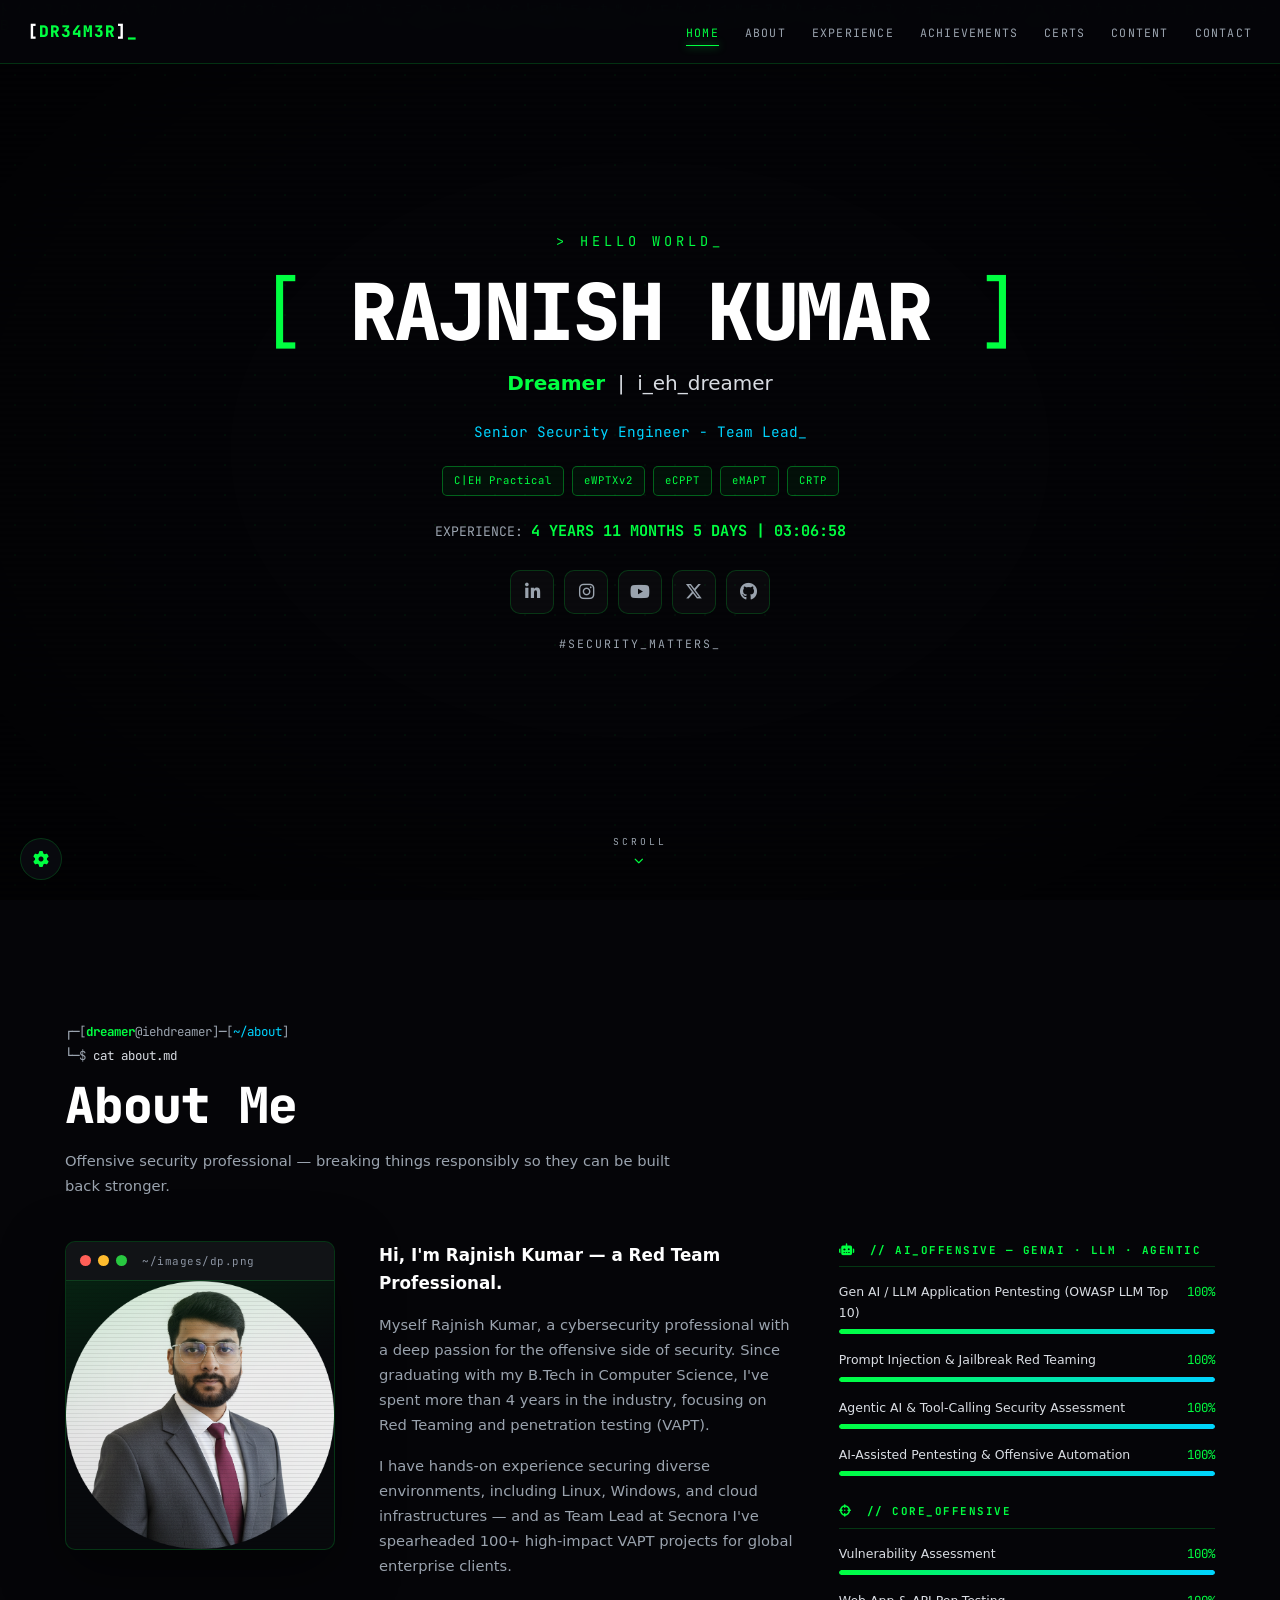
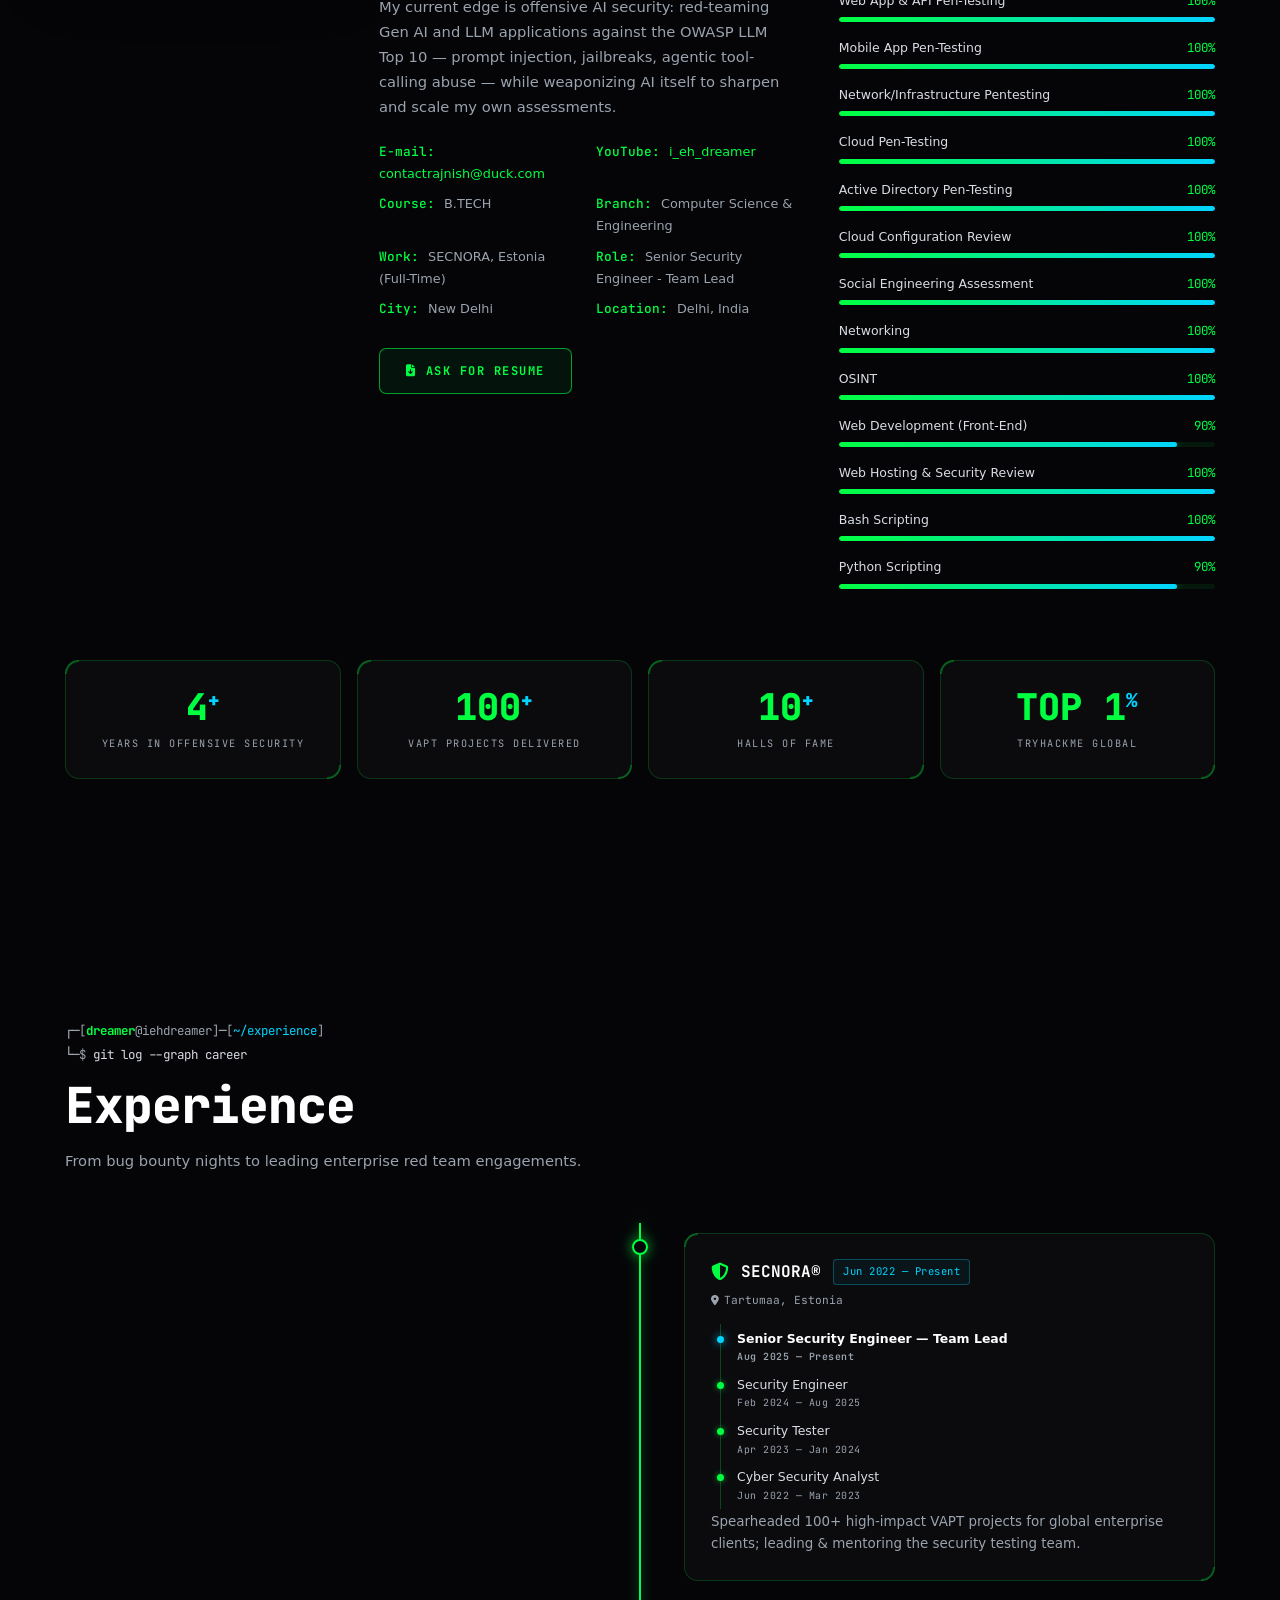
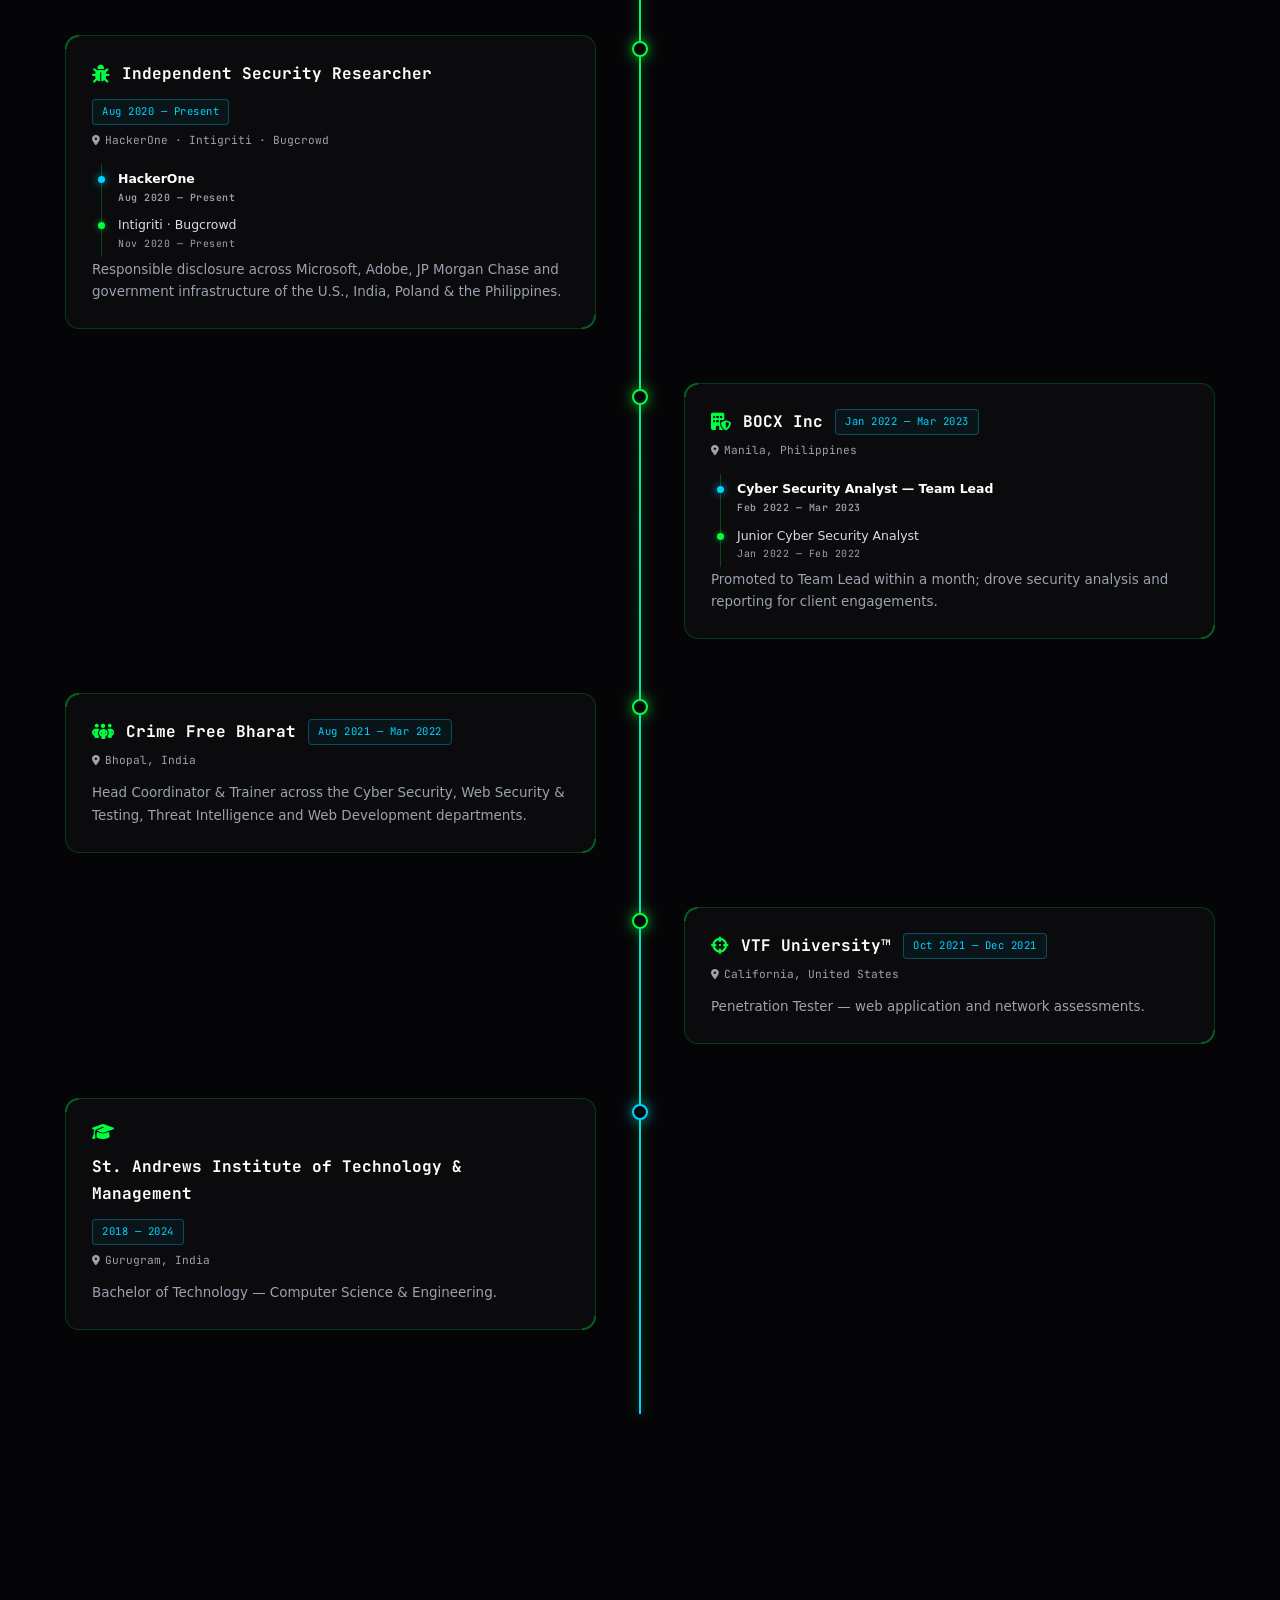
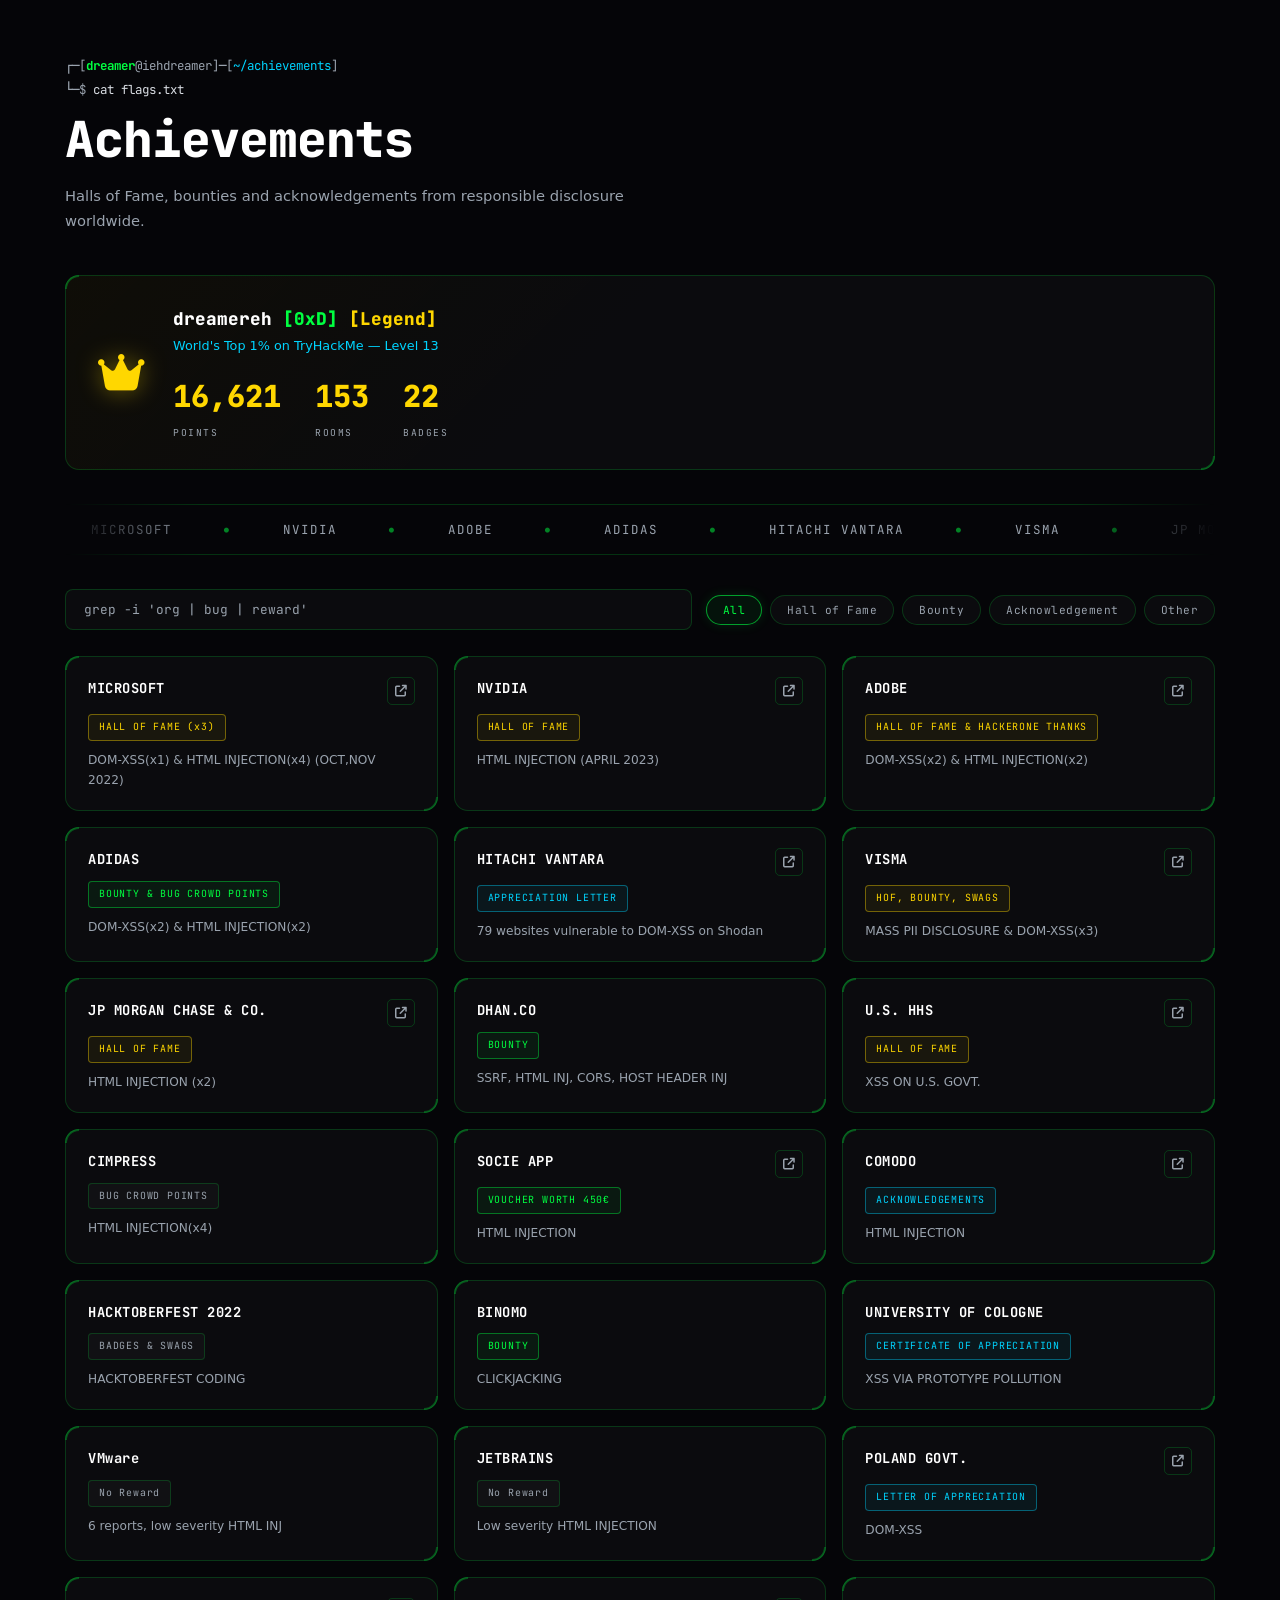
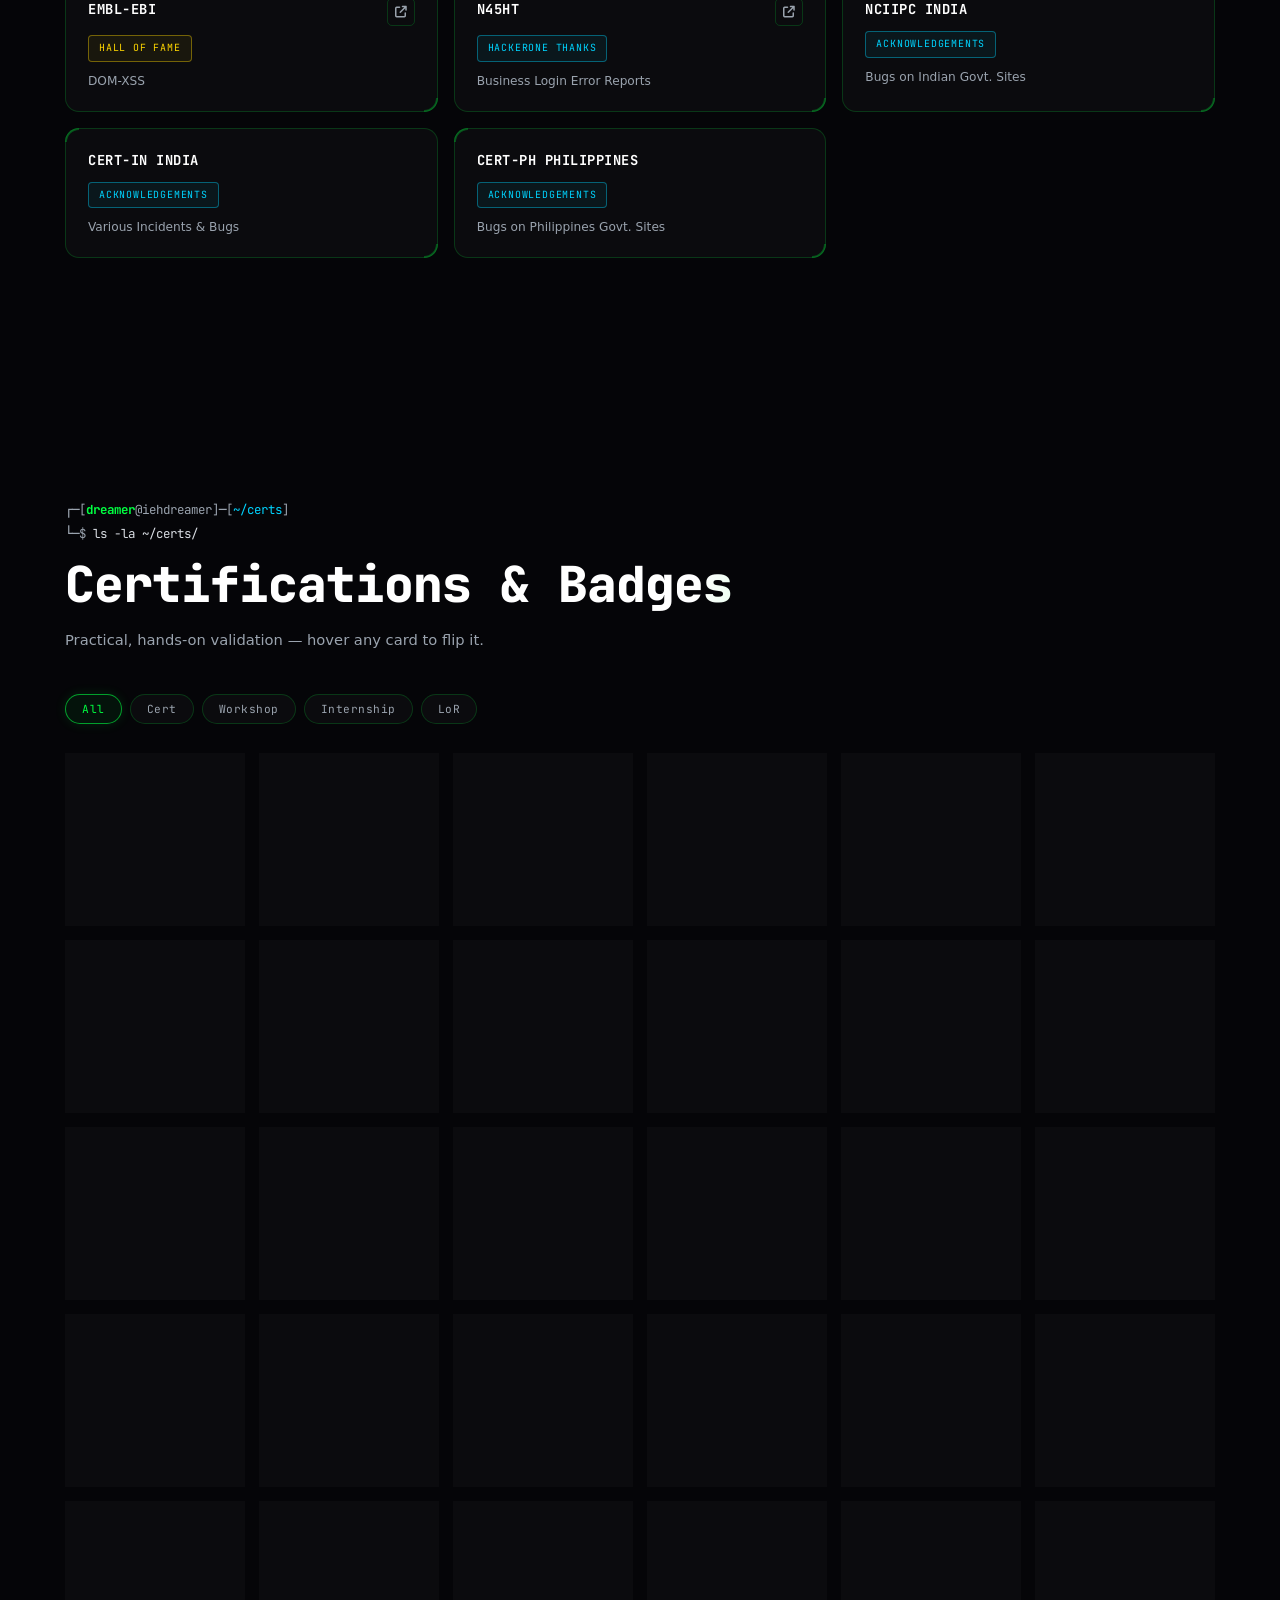
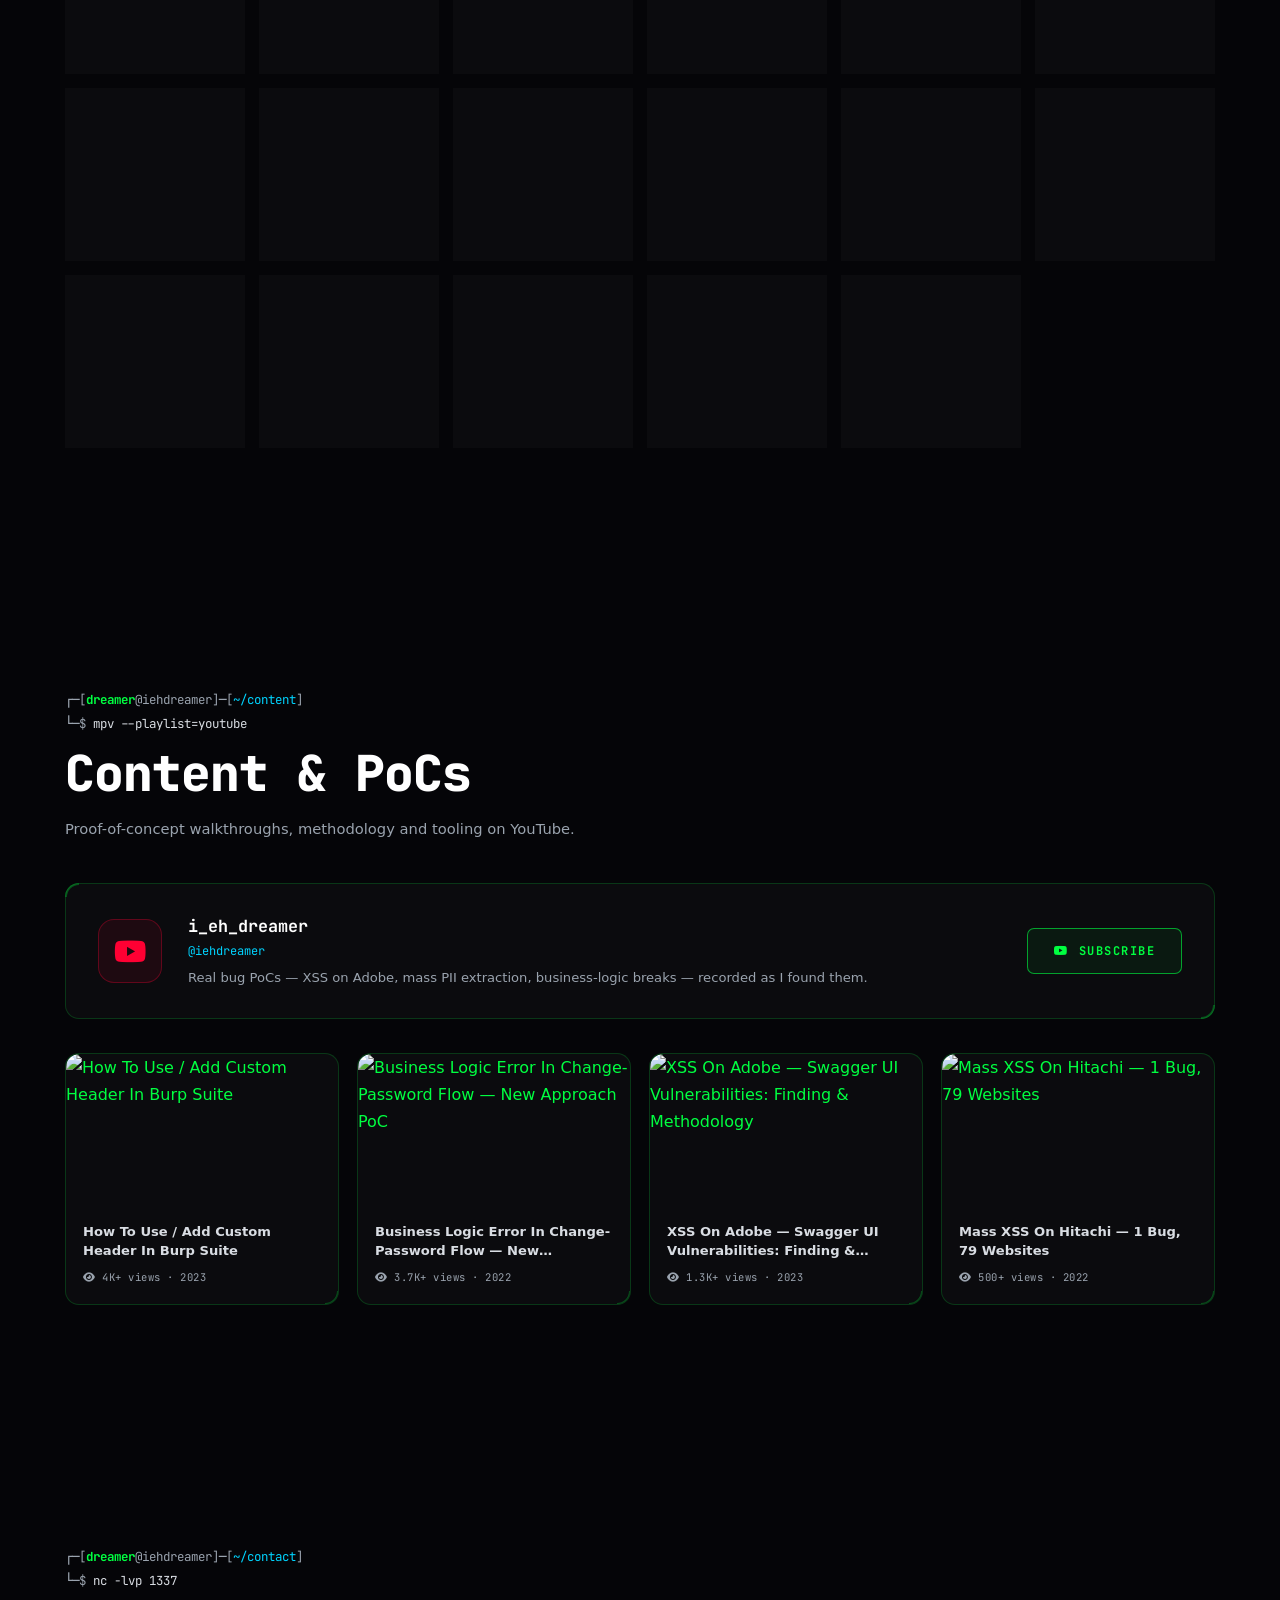
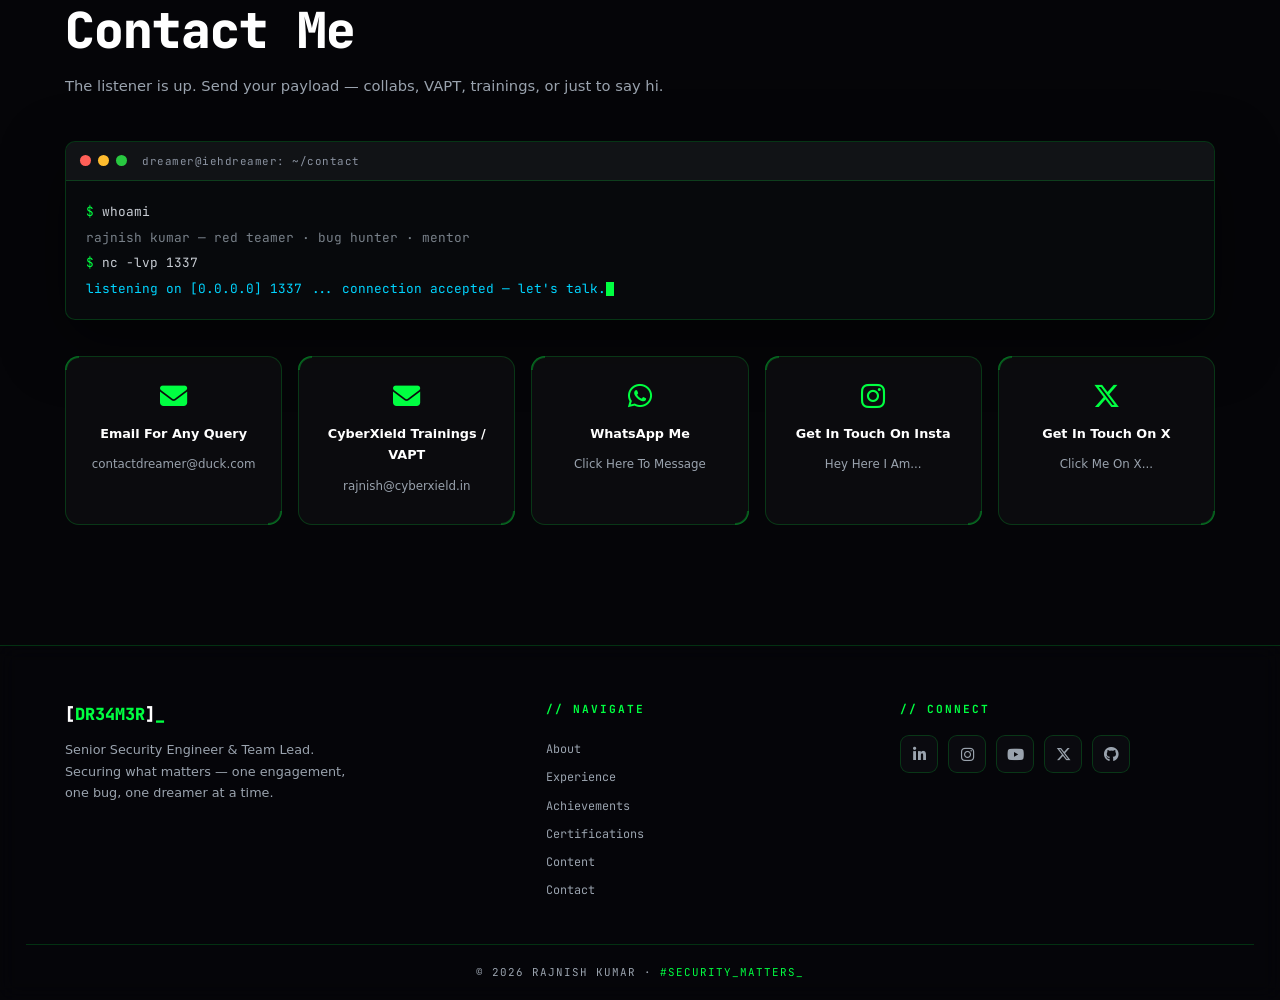
==== commit 2f4f0604: "Update index.html" ====
--- a/index.html
+++ b/index.html
@@ -400,7 +400,15 @@
 </style>
 </head>
 <body>
-
+<!-- ===== PIWIK.PRO ===== -->
+<script type="text/javascript">
+(function(window, document, dataLayerName, id) {
+window[dataLayerName]=window[dataLayerName]||[],window[dataLayerName].push({start:(new Date).getTime(),event:"stg.start"});var scripts=document.getElementsByTagName('script')[0],tags=document.createElement('script');
+var qP=[];dataLayerName!=="dataLayer"&&qP.push("data_layer_name="+dataLayerName);var qPString=qP.length>0?("?"+qP.join("&")):"";
+tags.async=!0,tags.src="https://iehdreamer.piwiksandbox.com/"+id+".js"+qPString,scripts.parentNode.insertBefore(tags,scripts);
+!function(a,n,i){a[n]=a[n]||{};for(var c=0;c<i.length;c++)!function(i){a[n][i]=a[n][i]||{},a[n][i].api=a[n][i].api||function(){var a=[].slice.call(arguments,0);"string"==typeof a[0]&&window[dataLayerName].push({event:n+"."+i+":"+a[0],parameters:[].slice.call(arguments,1)})}}(i[c])}(window,"ppms",["tm","cm"]);
+})(window, document, 'dataLayer', '05a0c187-bf33-4749-8f16-f1723986be34');
+</script>
 <!-- ===== BOOT LOADER ===== -->
 <div id="loader" aria-hidden="true">
   <div class="term-window boot">
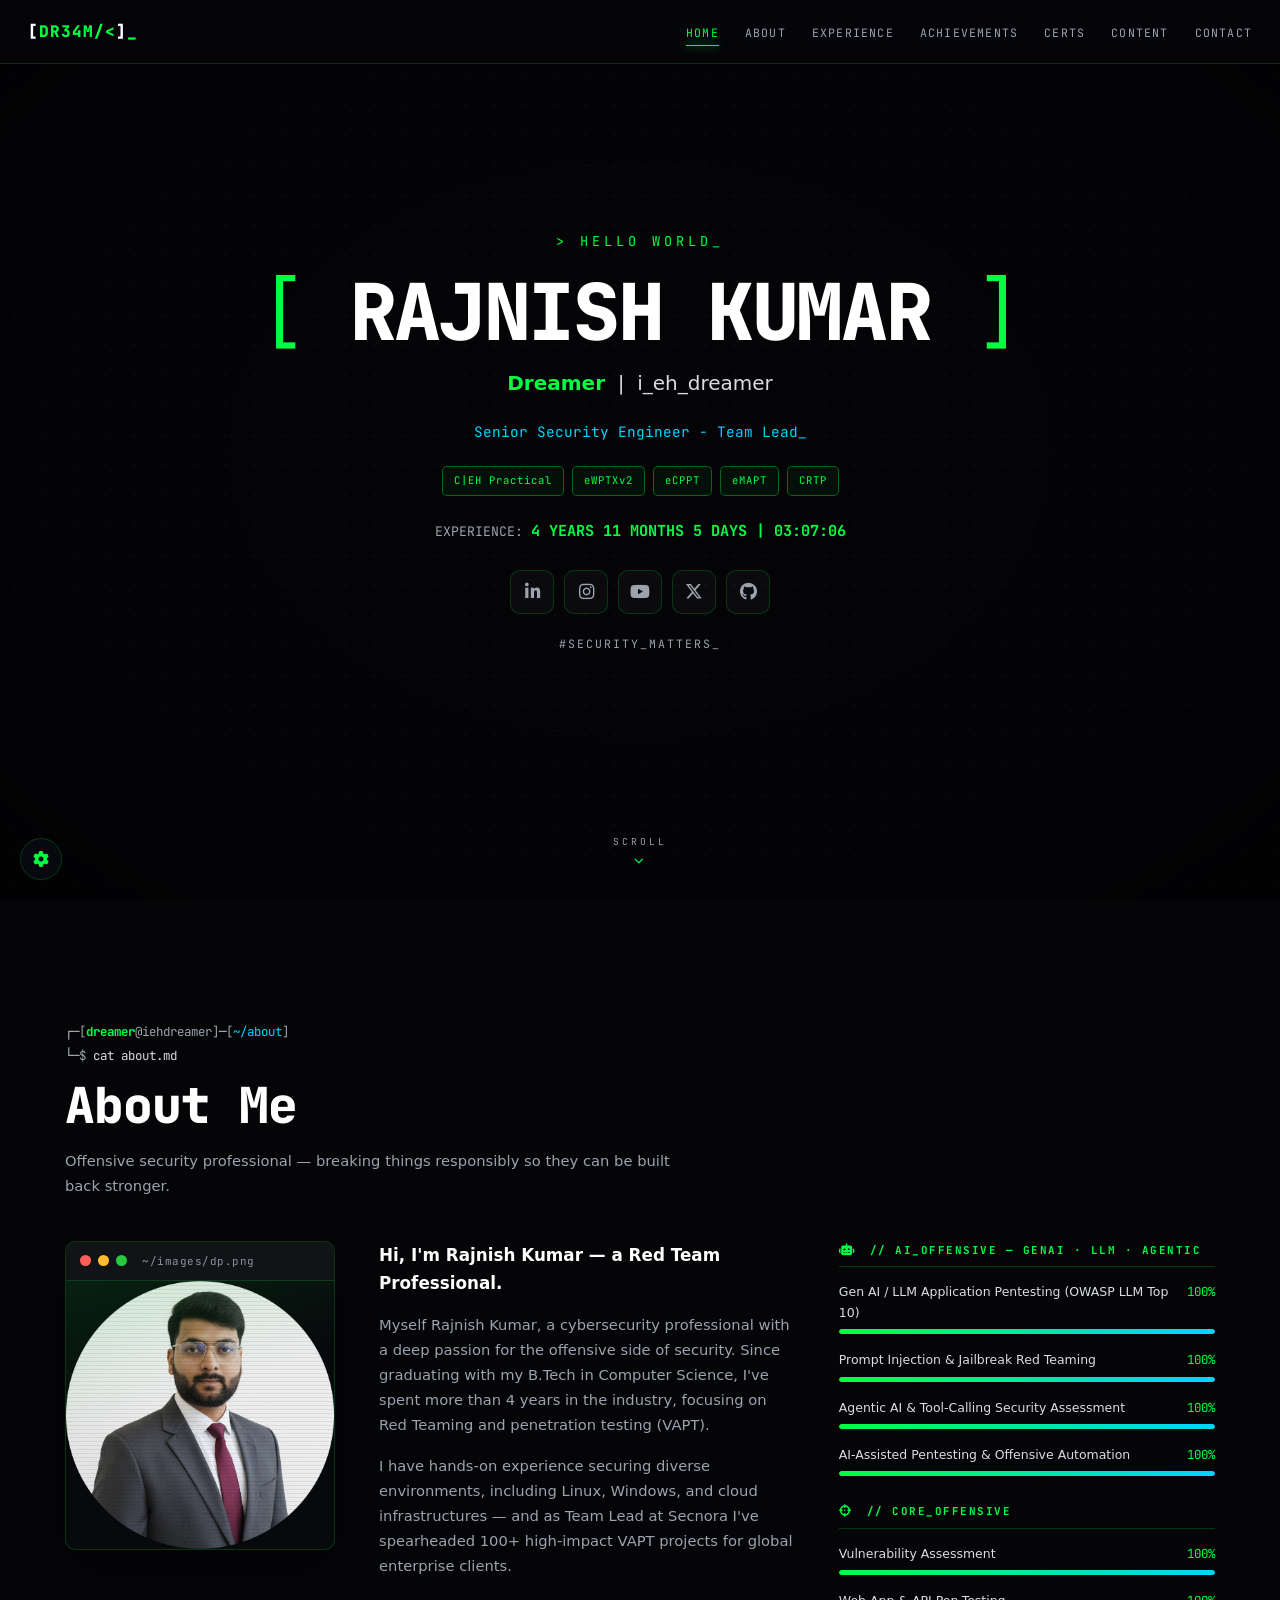
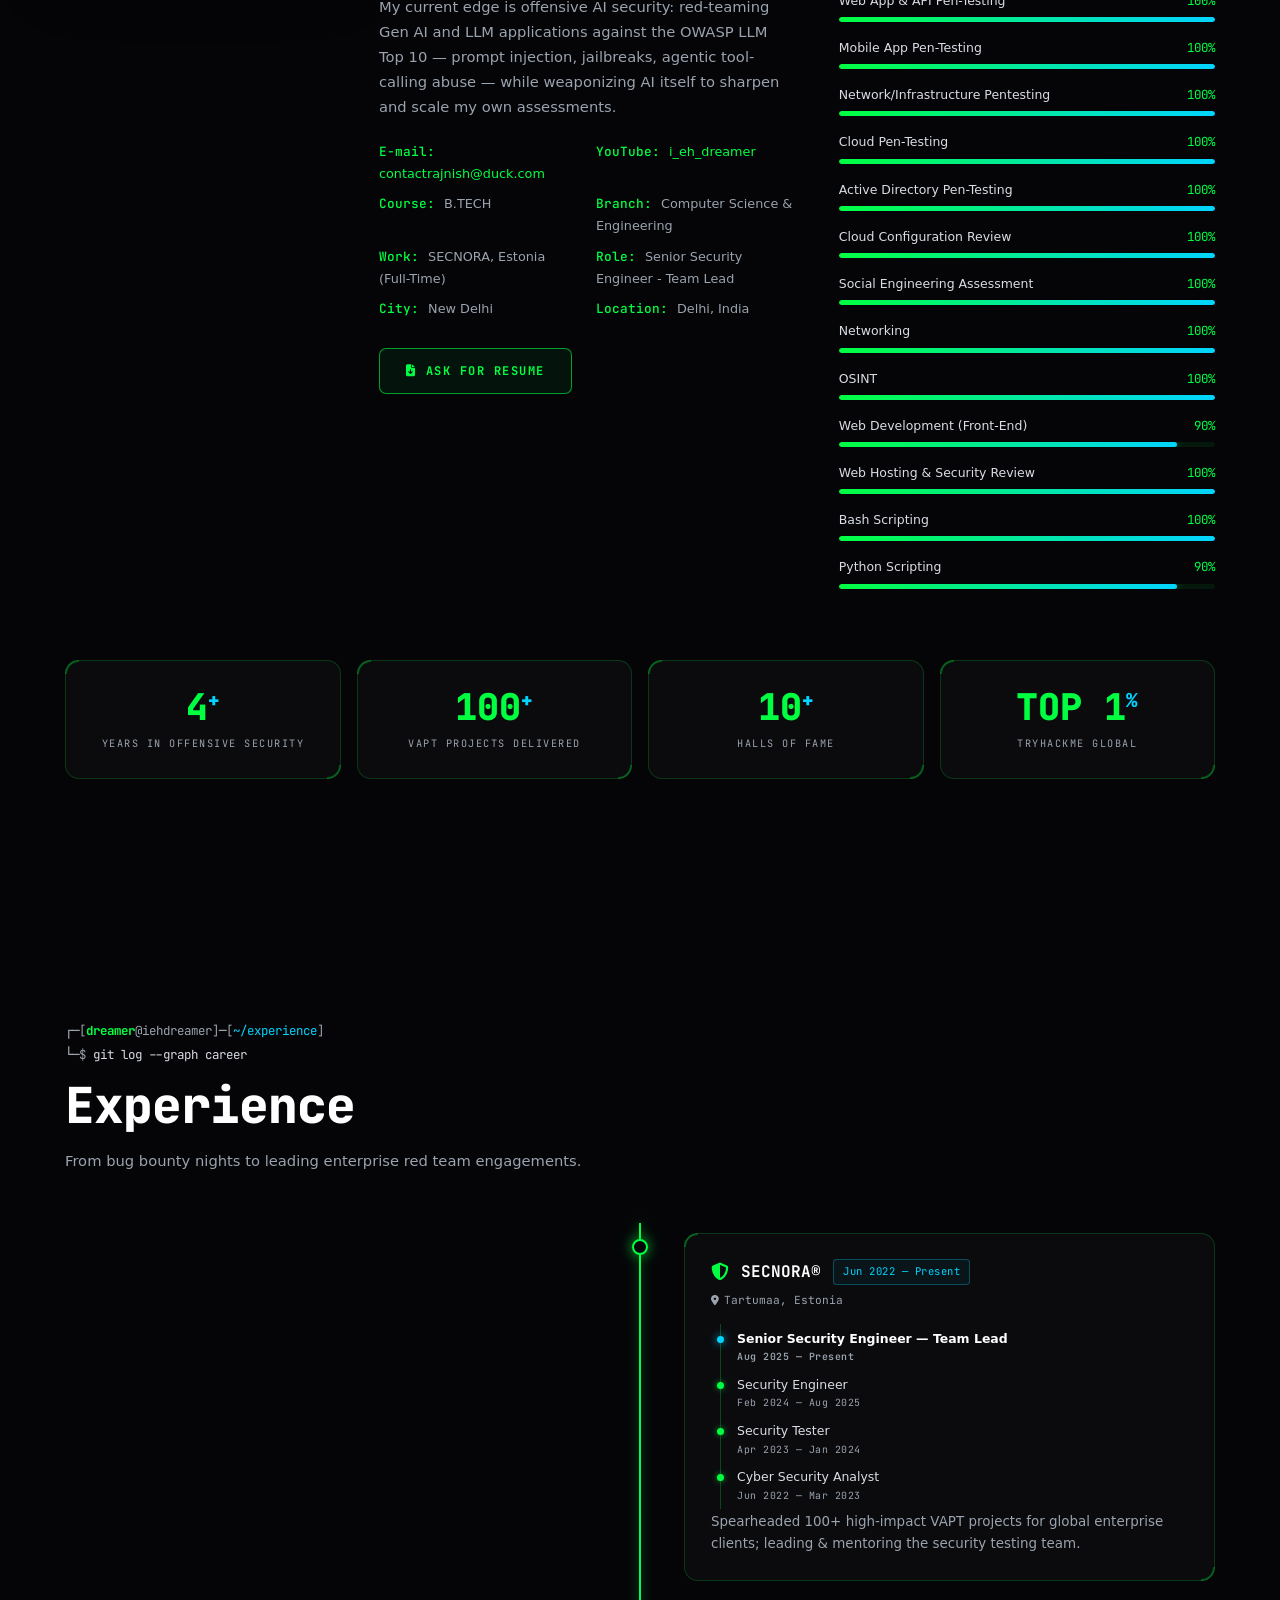
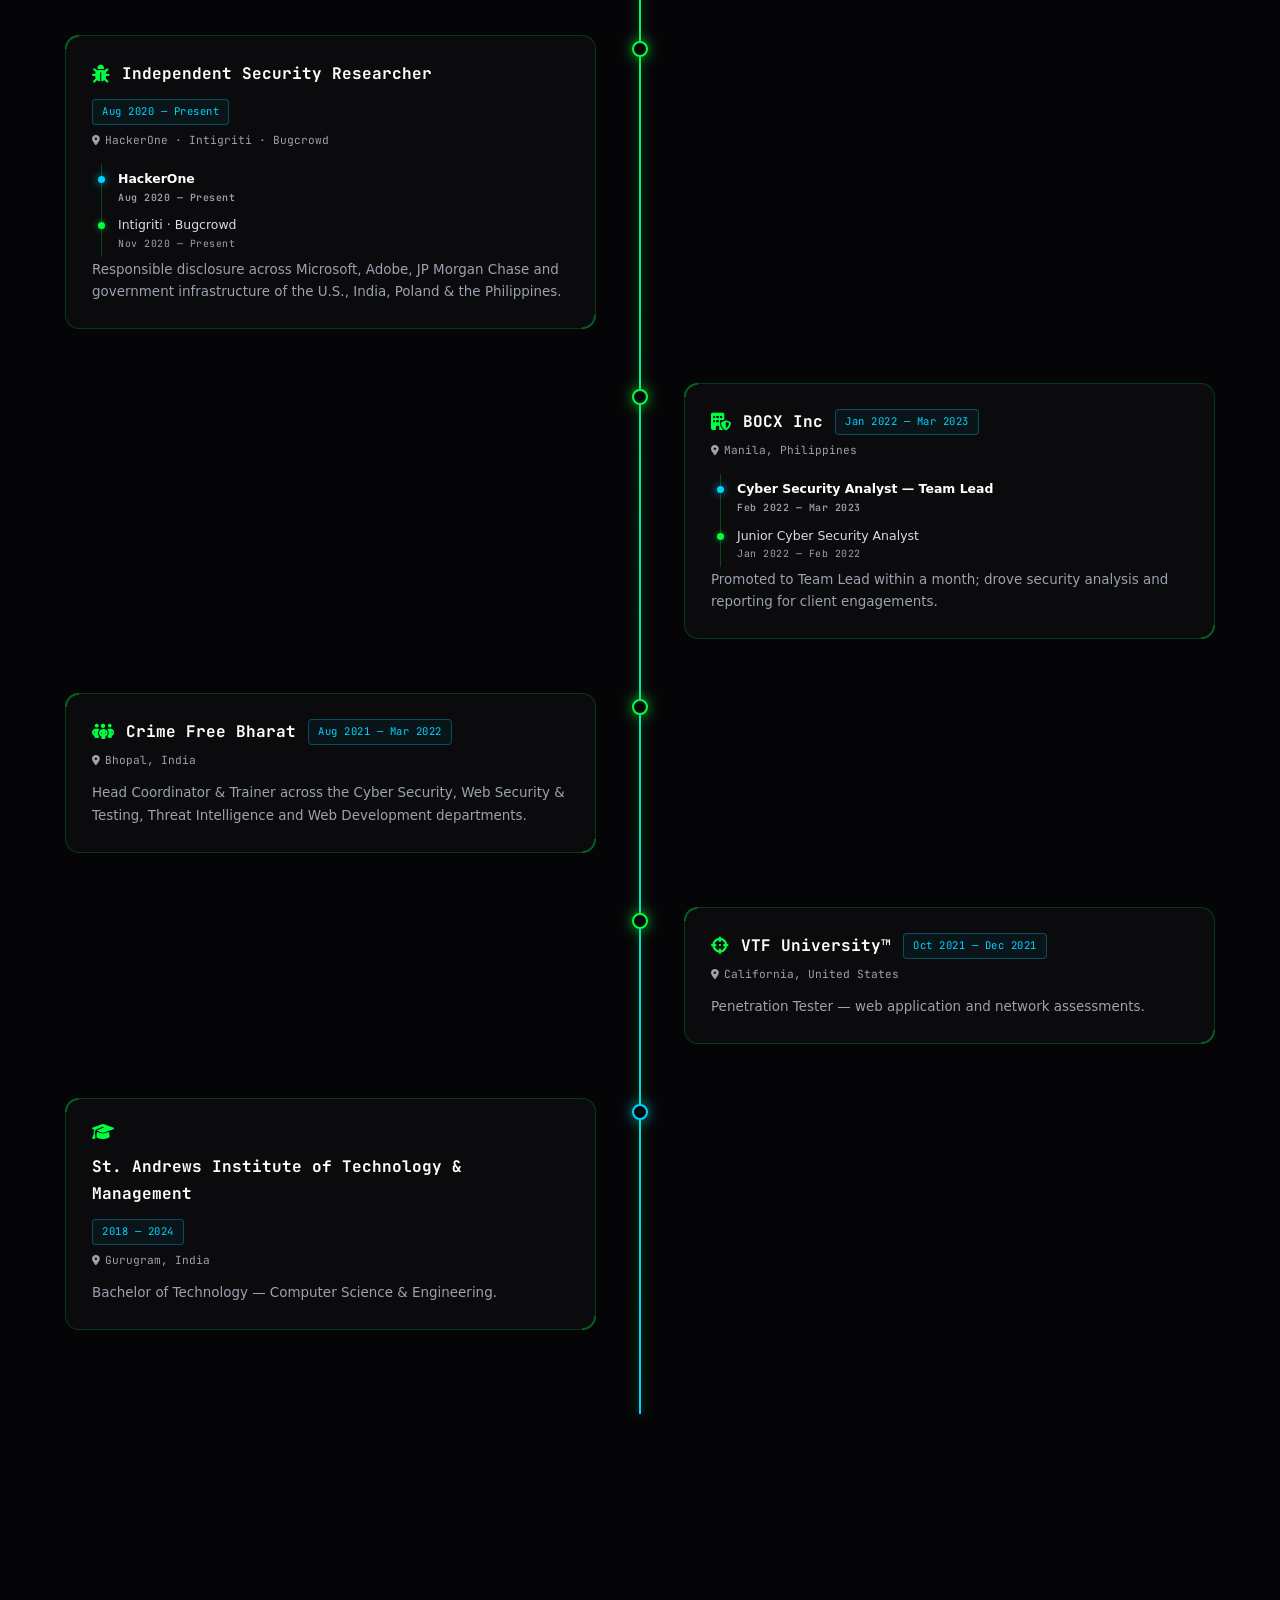
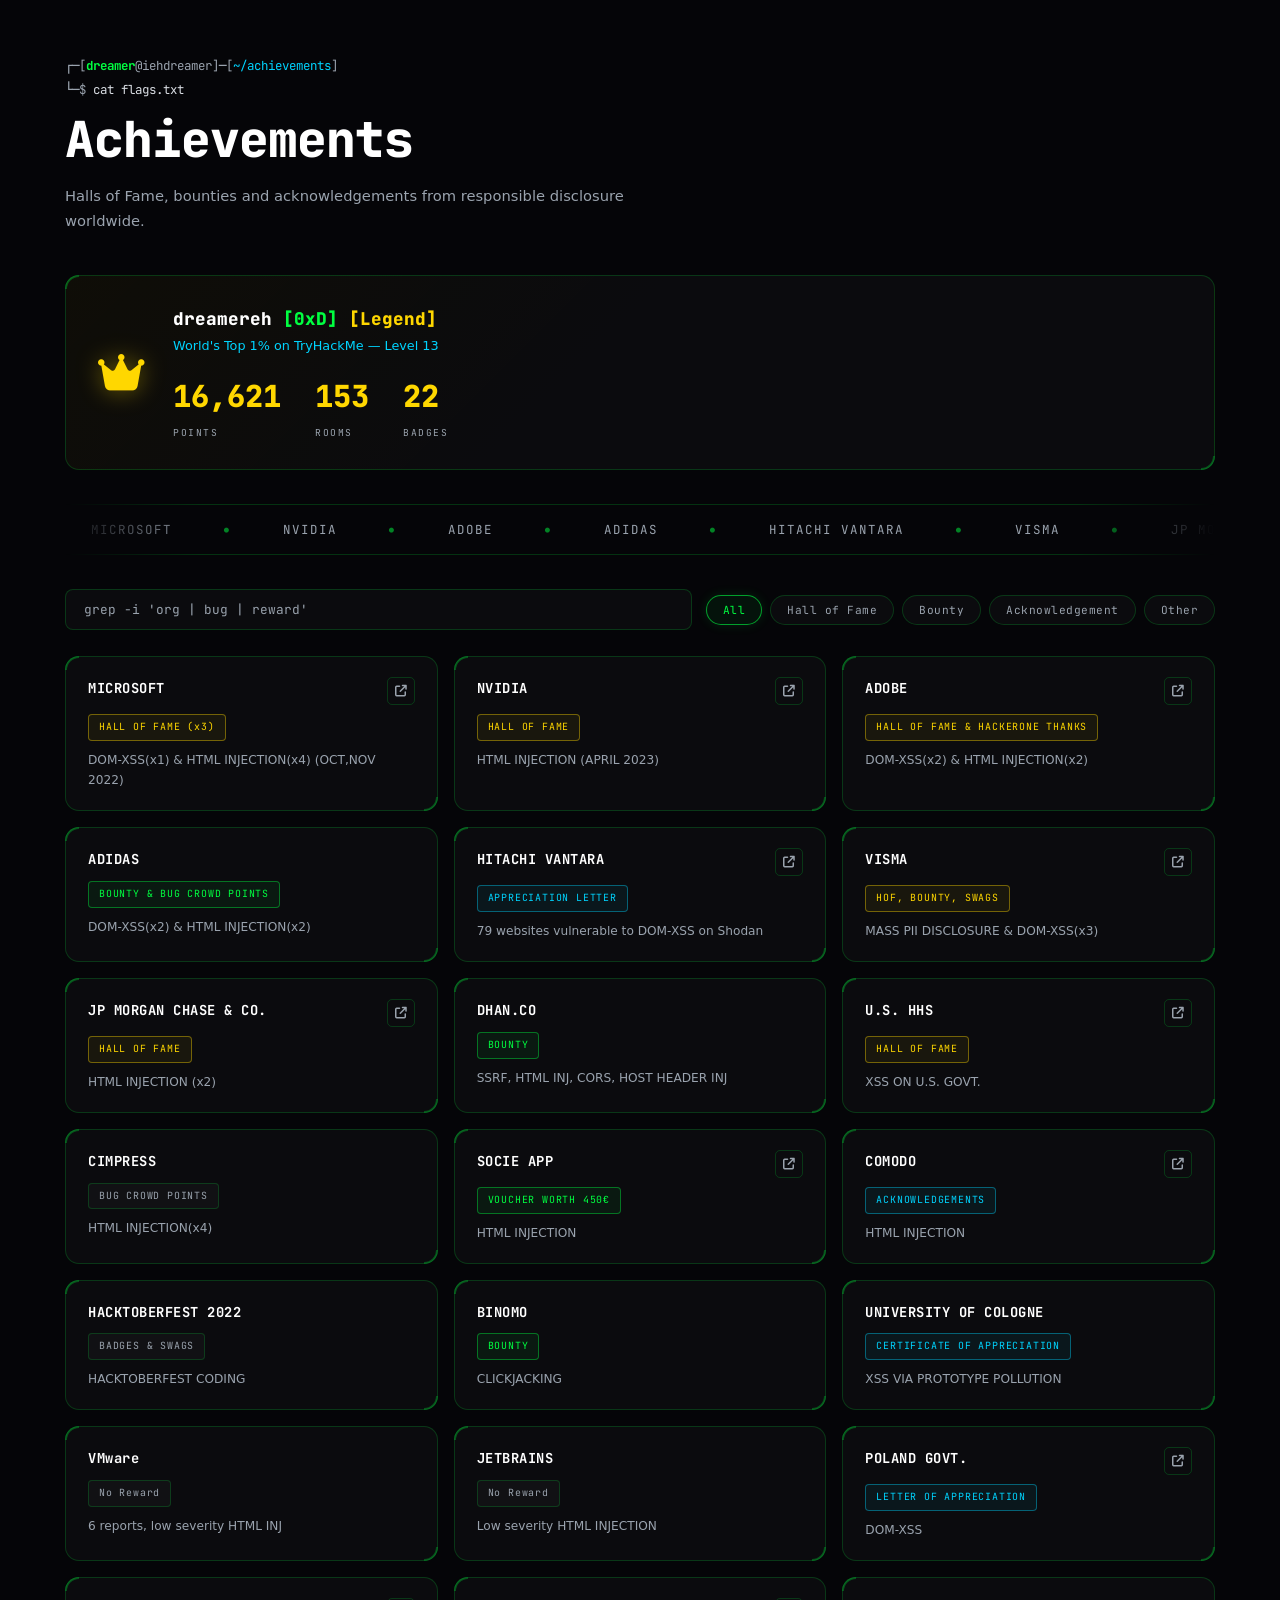
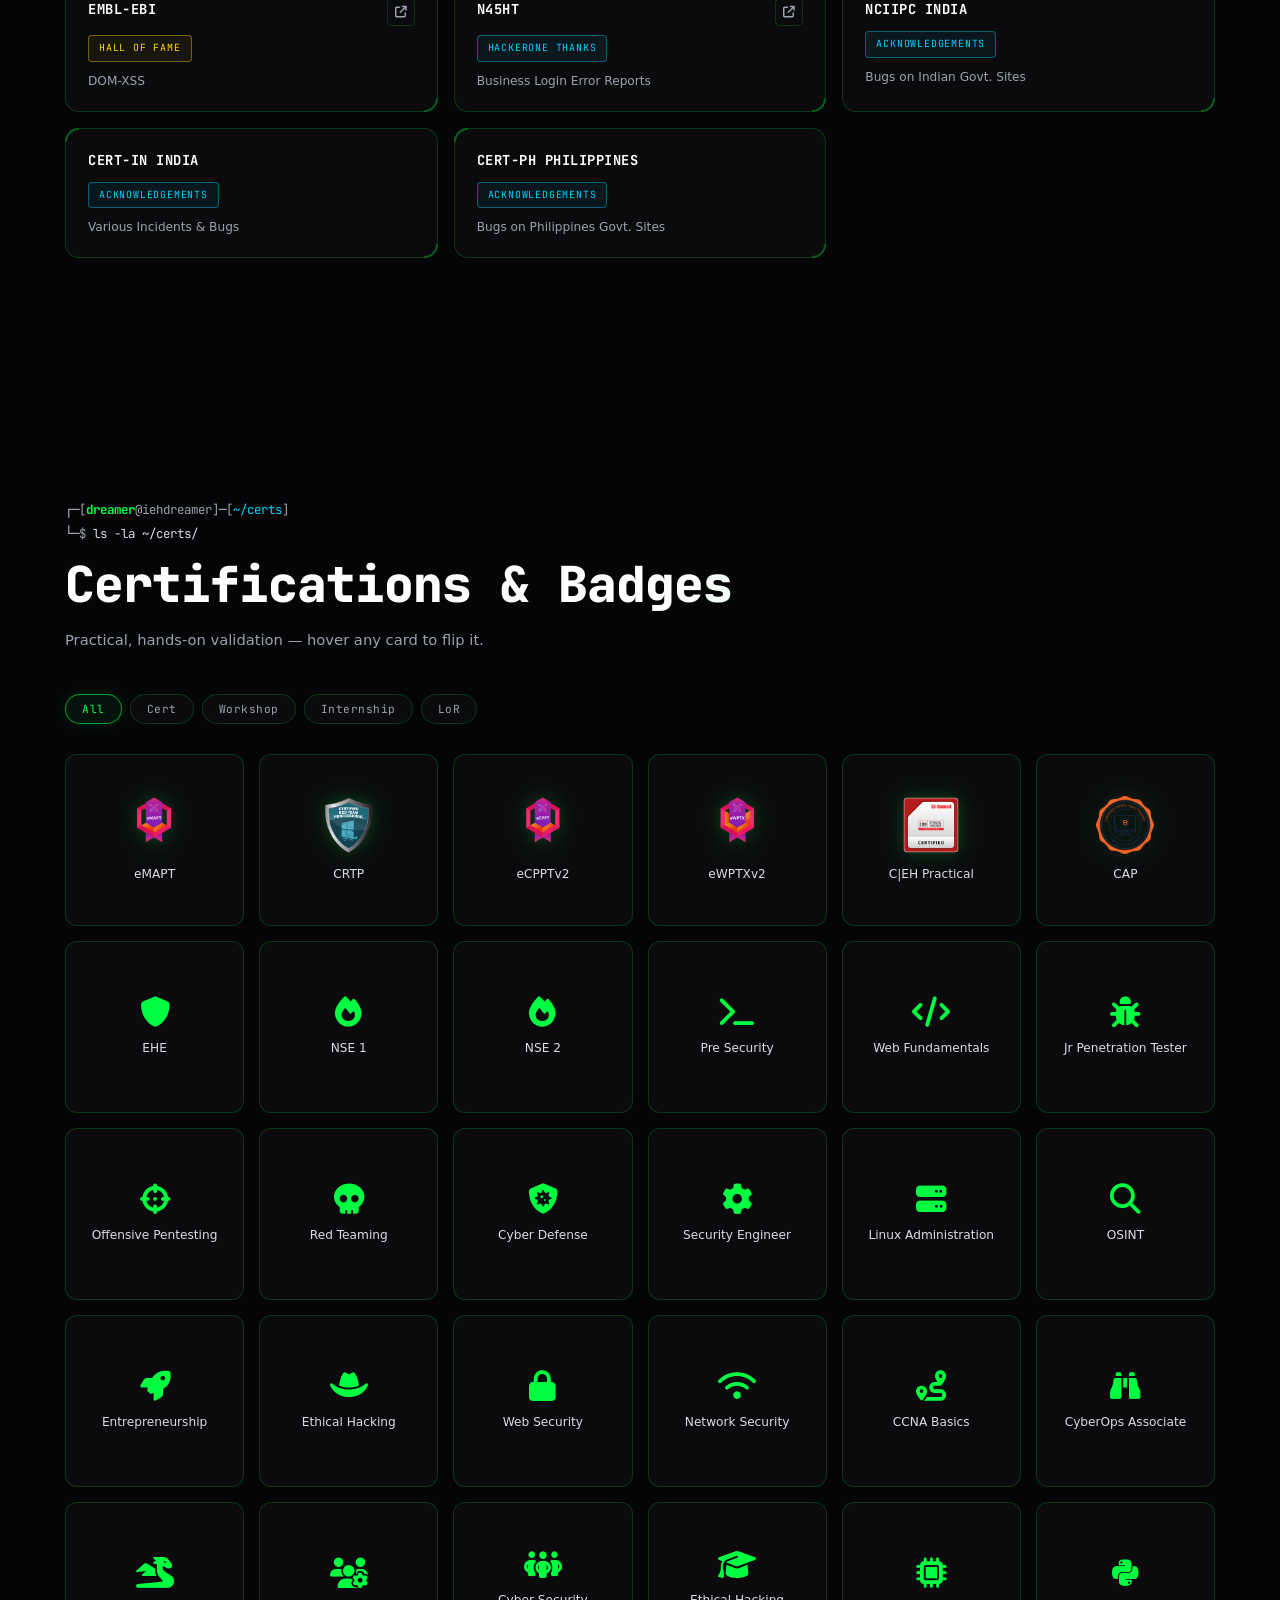
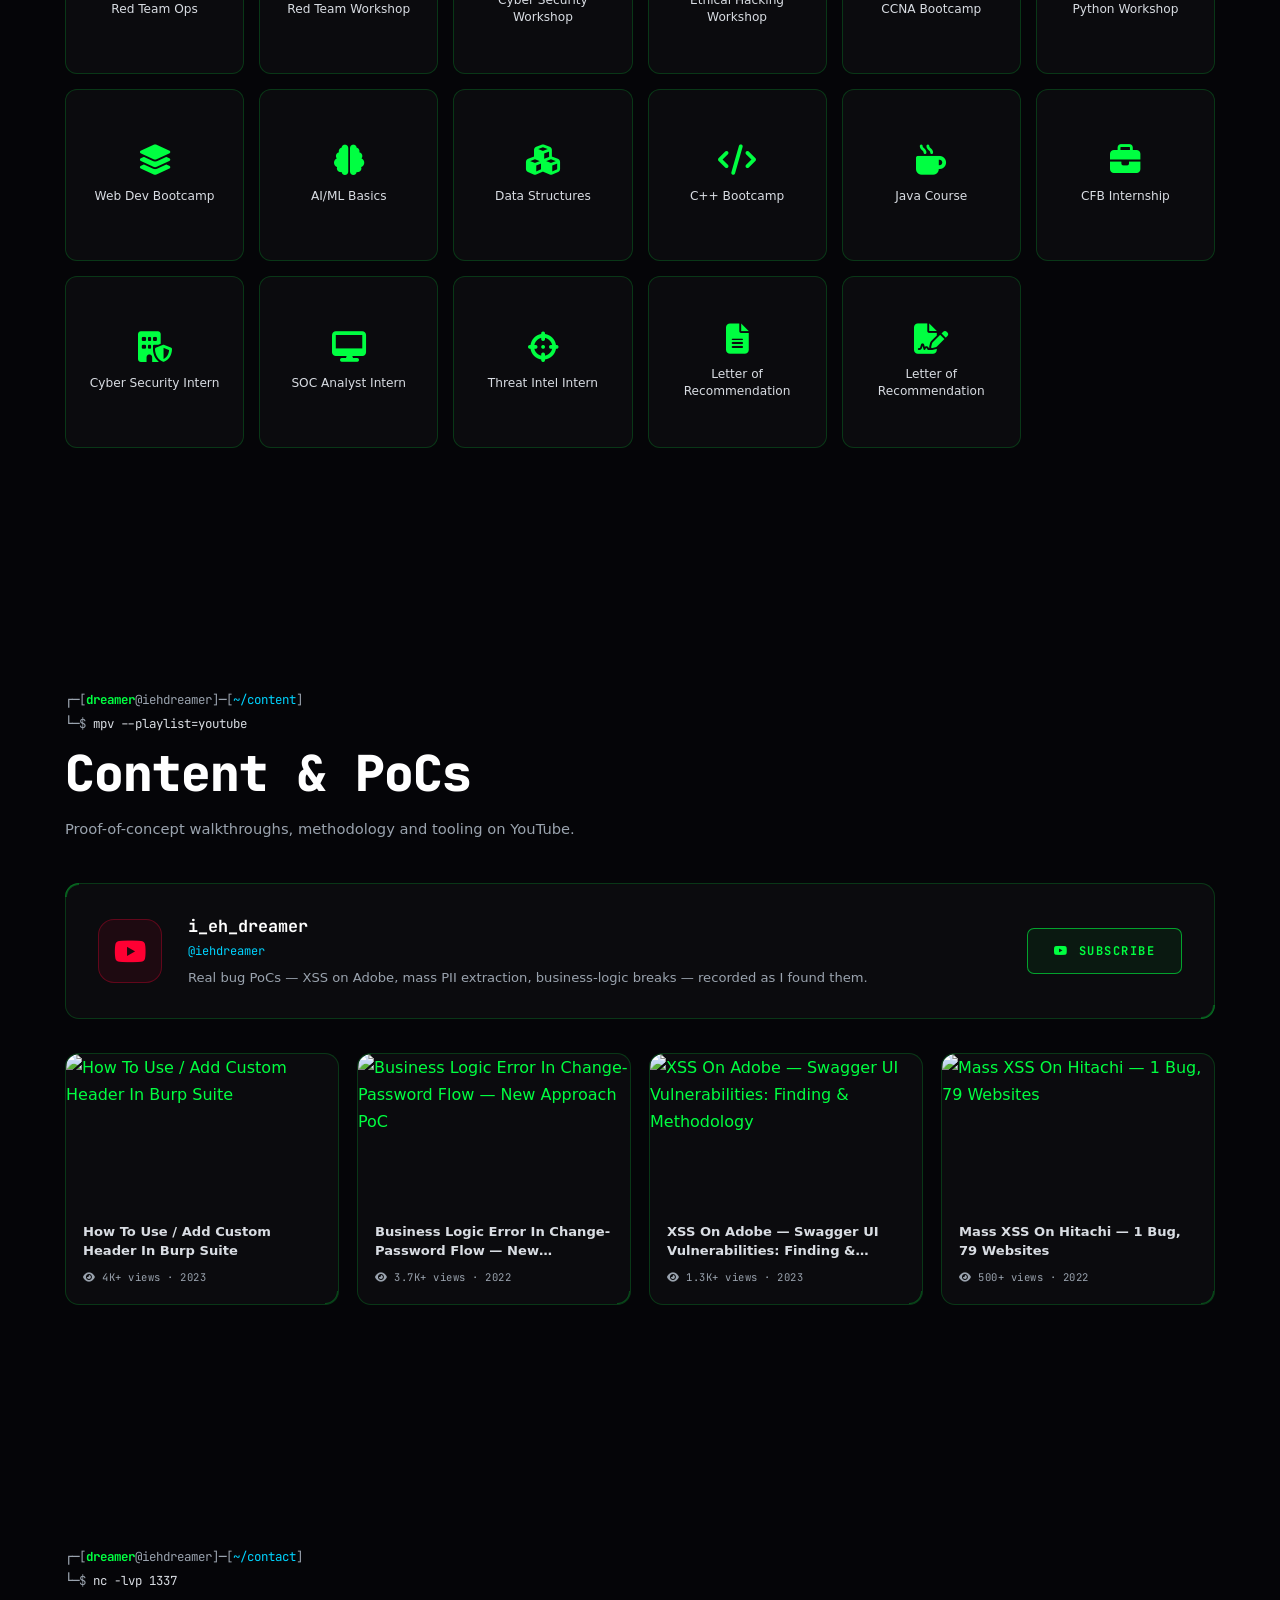
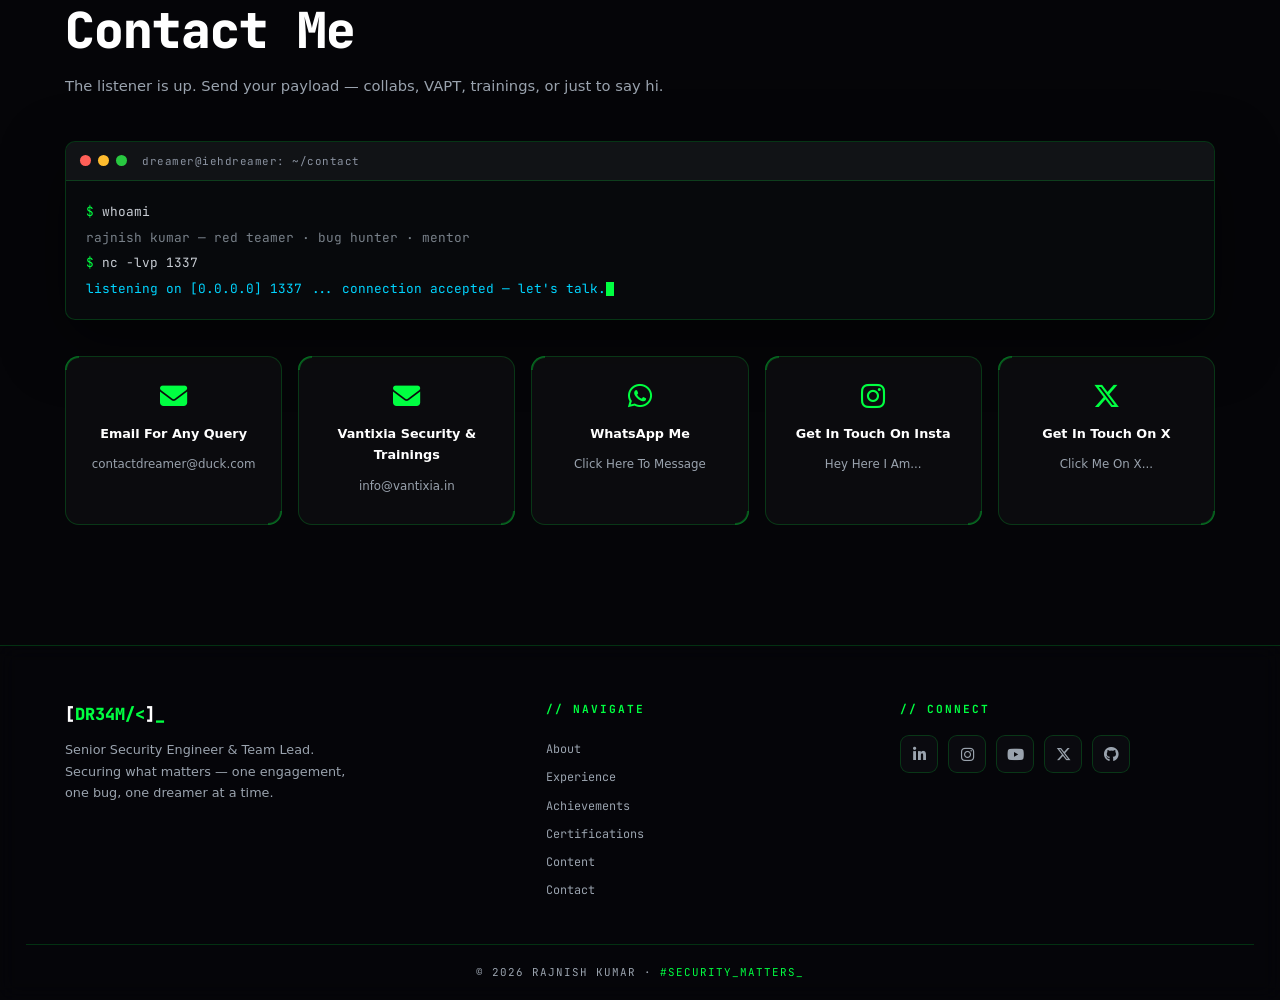
==== commit e2697b2a: "Update index.html" ====
--- a/index.html
+++ b/index.html
@@ -943,7 +943,7 @@
 const aboutFields=[['E-mail:','contactrajnish@duck.com','mailto:contactrajnish@duck.com'],['YouTube:','i_eh_dreamer','https://www.youtube.com/@iehdreamer'],['Course:','B.TECH',null],['Branch:','Computer Science & Engineering',null],['Work:','SECNORA, Estonia (Full-Time)',null],['Role:','Senior Security Engineer - Team Lead',null],['City:','New Delhi',null],['Location:','Delhi, India',null]];
 const achData=[{org:'MICROSOFT',type:'hof',reward:'HALL OF FAME (x3)',link:'https://msrc.microsoft.com/update-guide/en-us/acknowledgement/online',desc:'DOM-XSS(x1) & HTML INJECTION(x4) (OCT,NOV 2022)'},{org:'NVIDIA',type:'hof',reward:'HALL OF FAME',link:'https://www.nvidia.com/en-us/security/acknowledgements/',desc:'HTML INJECTION (APRIL 2023)'},{org:'ADOBE',type:'hof',reward:'HALL OF FAME & HACKERONE THANKS',link:'https://helpx.adobe.com/security/acknowledgements.html',desc:'DOM-XSS(x2) & HTML INJECTION(x2)'},{org:'ADIDAS',type:'bounty',reward:'BOUNTY & BUG CROWD POINTS',link:'#',desc:'DOM-XSS(x2) & HTML INJECTION(x2)'},{org:'HITACHI VANTARA',type:'ack',reward:'APPRECIATION LETTER',link:'https://www.linkedin.com/posts/rajnish-kumar-eh_appreciation-letterrajnishkumar-activity-7024615537905152000-wFHN',desc:'79 websites vulnerable to DOM-XSS on Shodan'},{org:'VISMA',type:'hof',reward:'HOF, BOUNTY, SWAGS',link:'https://www.linkedin.com/posts/rajnish-kumar-eh_bughunting-intigriti-bugbounty-activity-7012095970700091393-DyD2',desc:'MASS PII DISCLOSURE & DOM-XSS(x3)'},{org:'JP MORGAN CHASE & CO.',type:'hof',reward:'HALL OF FAME',link:'https://responsibledisclosure.jpmorganchase.com/',desc:'HTML INJECTION (x2)'},{org:'DHAN.CO',type:'bounty',reward:'BOUNTY',link:'#',desc:'SSRF, HTML INJ, CORS, HOST HEADER INJ'},{org:'U.S. HHS',type:'hof',reward:'HALL OF FAME',link:'https://www.hhs.gov/vulnerability-disclosure-policy/acknowledgments/',desc:'XSS ON U.S. GOVT.'},{org:'CIMPRESS',type:'other',reward:'BUG CROWD POINTS',link:'#',desc:'HTML INJECTION(x4)'},{org:'SOCIE APP',type:'bounty',reward:'VOUCHER WORTH 450€',link:'https://www.linkedin.com/posts/rajnish-kumar-eh_securityabrmatters-bugbounty-bughunting-activity-7019991656636518400-zagw',desc:'HTML INJECTION'},{org:'COMODO',type:'ack',reward:'ACKNOWLEDGEMENTS',link:'https://www.linkedin.com/posts/rajnish-kumar-eh_bughunting-bug-security-activity-7019547765726666753-6L9U',desc:'HTML INJECTION'},{org:'HACKTOBERFEST 2022',type:'other',reward:'BADGES & SWAGS',link:'#',desc:'HACKTOBERFEST CODING'},{org:'BINOMO',type:'bounty',reward:'BOUNTY',link:'#',desc:'CLICKJACKING'},{org:'UNIVERSITY OF COLOGNE',type:'ack',reward:'CERTIFICATE OF APPRECIATION',link:'#',desc:'XSS VIA PROTOTYPE POLLUTION'},{org:'VMware',type:'other',reward:'No Reward',link:'#',desc:'6 reports, low severity HTML INJ'},{org:'JETBRAINS',type:'other',reward:'No Reward',link:'#',desc:'Low severity HTML INJECTION'},{org:'POLAND GOVT.',type:'ack',reward:'LETTER OF APPRECIATION',link:'https://www.linkedin.com/posts/rajnish-kumar-eh_poland-govt-appreciation-letter-activity-6975066232756580352-Q4Pc/',desc:'DOM-XSS'},{org:'EMBL-EBI',type:'hof',reward:'HALL OF FAME',link:'https://www.ebi.ac.uk/security/hall-of-fame/',desc:'DOM-XSS'},{org:'N45HT',type:'ack',reward:'HACKERONE THANKS',link:'https://hackerone.com/n45ht/thanks',desc:'Business Login Error Reports'},{org:'NCIIPC INDIA',type:'ack',reward:'ACKNOWLEDGEMENTS',link:'#',desc:'Bugs on Indian Govt. Sites'},{org:'CERT-IN INDIA',type:'ack',reward:'ACKNOWLEDGEMENTS',link:'#',desc:'Various Incidents & Bugs'},{org:'CERT-PH PHILIPPINES',type:'ack',reward:'ACKNOWLEDGEMENTS',link:'#',desc:'Bugs on Philippines Govt. Sites'}];
 const certsData=[{n:'eMAPT',i:'INE eLearnSecurity',c:'cert',icon:'fa-shield-halved',img:'images/logoemapt.png',cert:'images/emapt.png'},{n:'CRTP',i:'Altered Security',c:'cert',icon:'fa-user-secret',img:'images/logocrtp.png',cert:'images/crtp.png'},{n:'eCPPTv2',i:'INE eLearnSecurity',c:'cert',icon:'fa-laptop-code',img:'images/logoecppt.png',cert:'images/eCPPT.png'},{n:'eWPTXv2',i:'INE eLearnSecurity',c:'cert',icon:'fa-globe',img:'images/logoewptxv2.png',cert:'images/ewptxv2.png'},{n:'C|EH Practical',i:'EC-Council',c:'cert',icon:'fa-user-shield',img:'images/CEH-Practical-Logo.png',cert:'images/CEH.png'},{n:'CAP',i:'The SecOps Group',c:'cert',icon:'fa-network-wired',img:'images/cap.png',cert:'images/cap_cert.png'},{n:'EHE',i:'EC-Council Codered',c:'cert',icon:'fa-shield',cert:'images/EHE.png'},{n:'NSE 1',i:'Fortinet NSE',c:'cert',icon:'fa-fire',cert:'images/nse1.png'},{n:'NSE 2',i:'Fortinet NSE',c:'cert',icon:'fa-fire',cert:'images/nse2.jpg'},{n:'Pre Security',i:'TryHackMe',c:'cert',icon:'fa-terminal'},{n:'Web Fundamentals',i:'TryHackMe',c:'cert',icon:'fa-code'},{n:'Jr Penetration Tester',i:'TryHackMe',c:'cert',icon:'fa-bug'},{n:'Offensive Pentesting',i:'TryHackMe',c:'cert',icon:'fa-crosshairs'},{n:'Red Teaming',i:'TryHackMe',c:'cert',icon:'fa-skull'},{n:'Cyber Defense',i:'TryHackMe',c:'cert',icon:'fa-shield-virus'},{n:'Security Engineer',i:'TryHackMe',c:'cert',icon:'fa-gear'},{n:'Linux Administration',i:'CSI Linux',c:'cert',icon:'fa-server'},{n:'OSINT',i:'CSI Linux',c:'cert',icon:'fa-magnifying-glass'},{n:'Entrepreneurship',i:'Skillfront',c:'cert',icon:'fa-rocket',cert:'images/sf.png'},{n:'Ethical Hacking',i:'Codered',c:'cert',icon:'fa-hat-cowboy'},{n:'Web Security',i:'Udemy',c:'cert',icon:'fa-lock'},{n:'Network Security',i:'Udemy',c:'cert',icon:'fa-wifi'},{n:'CCNA Basics',i:'Cisco',c:'cert',icon:'fa-route'},{n:'CyberOps Associate',i:'Cisco',c:'cert',icon:'fa-binoculars'},{n:'Red Team Ops',i:'Hacking Flix',c:'cert',icon:'fa-dragon'},{n:'Red Team Workshop',i:'RedTeam Hacker Academy',c:'workshop',icon:'fa-users-gear',cert:'images/redteam.png'},{n:'Cyber Security Workshop',i:'ISTE',c:'workshop',icon:'fa-people-group'},{n:'Ethical Hacking Workshop',i:'ISTE',c:'workshop',icon:'fa-graduation-cap'},{n:'CCNA Bootcamp',i:'KVCH',c:'workshop',icon:'fa-microchip'},{n:'Python Workshop',i:'ANT WAK',c:'workshop',icon:'fa-python'},{n:'Web Dev Bootcamp',i:'ANT WAK',c:'workshop',icon:'fa-layer-group'},{n:'AI/ML Basics',i:'ANT WAK',c:'workshop',icon:'fa-brain'},{n:'Data Structures',i:'Coding Blocks',c:'workshop',icon:'fa-cubes'},{n:'C++ Bootcamp',i:'Coding Blocks',c:'workshop',icon:'fa-code'},{n:'Java Course',i:'Coding Blocks',c:'workshop',icon:'fa-mug-hot'},{n:'CFB Internship',i:'CFB',c:'internship',icon:'fa-briefcase'},{n:'Cyber Security Intern',i:'CFB',c:'internship',icon:'fa-building-shield'},{n:'SOC Analyst Intern',i:'CFB',c:'internship',icon:'fa-desktop'},{n:'Threat Intel Intern',i:'CFB',c:'internship',icon:'fa-crosshairs'},{n:'Letter of Recommendation',i:'CFB',c:'lor',icon:'fa-file-lines',cert:'images/LOR%20(1).png'},{n:'Letter of Recommendation',i:'CFB',c:'lor',icon:'fa-file-signature',cert:'images/LOR%20(2).png'}];
-const contactData=[{icon:'fa-envelope',l:'Email For Any Query',v:'contactdreamer@duck.com',link:'mailto:contactdreamer@duck.com'},{icon:'fa-envelope',l:'CyberXield Trainings / VAPT',v:'rajnish@cyberxield.in',link:'mailto:rajnish@cyberxield.in'},{icon:'fa-whatsapp',l:'WhatsApp Me',v:'Click Here To Message',link:'https://wa.me/message/5FCTHDC4VX2RO1'},{icon:'fa-instagram',l:'Get In Touch On Insta',v:'Hey Here I Am...',link:'https://www.instagram.com/i_eh_dreamer/'},{icon:'fa-x-twitter',l:'Get In Touch On X',v:'Click Me On X...',link:'https://x.com/i_eh_dreamer/'}];
+const contactData=[{icon:'fa-envelope',l:'Email For Any Query',v:'contactdreamer@duck.com',link:'mailto:contactdreamer@duck.com'},{icon:'fa-envelope',l:'Vantixia Security & Trainings',v:'info@vantixia.in',link:'mailto:info@vantixia.in'},{icon:'fa-whatsapp',l:'WhatsApp Me',v:'Click Here To Message',link:'https://wa.me/message/5FCTHDC4VX2RO1'},{icon:'fa-instagram',l:'Get In Touch On Insta',v:'Hey Here I Am...',link:'https://www.instagram.com/i_eh_dreamer/'},{icon:'fa-x-twitter',l:'Get In Touch On X',v:'Click Me On X...',link:'https://x.com/i_eh_dreamer/'}];
 const expData=[
  {co:'SECNORA®',loc:'Tartumaa, Estonia',period:'Jun 2022 — Present',icon:'fa-shield-halved',
   roles:[['Senior Security Engineer — Team Lead','Aug 2025 — Present'],['Security Engineer','Feb 2024 — Aug 2025'],['Security Tester','Apr 2023 — Jan 2024'],['Cyber Security Analyst','Jun 2022 — Mar 2023']],
